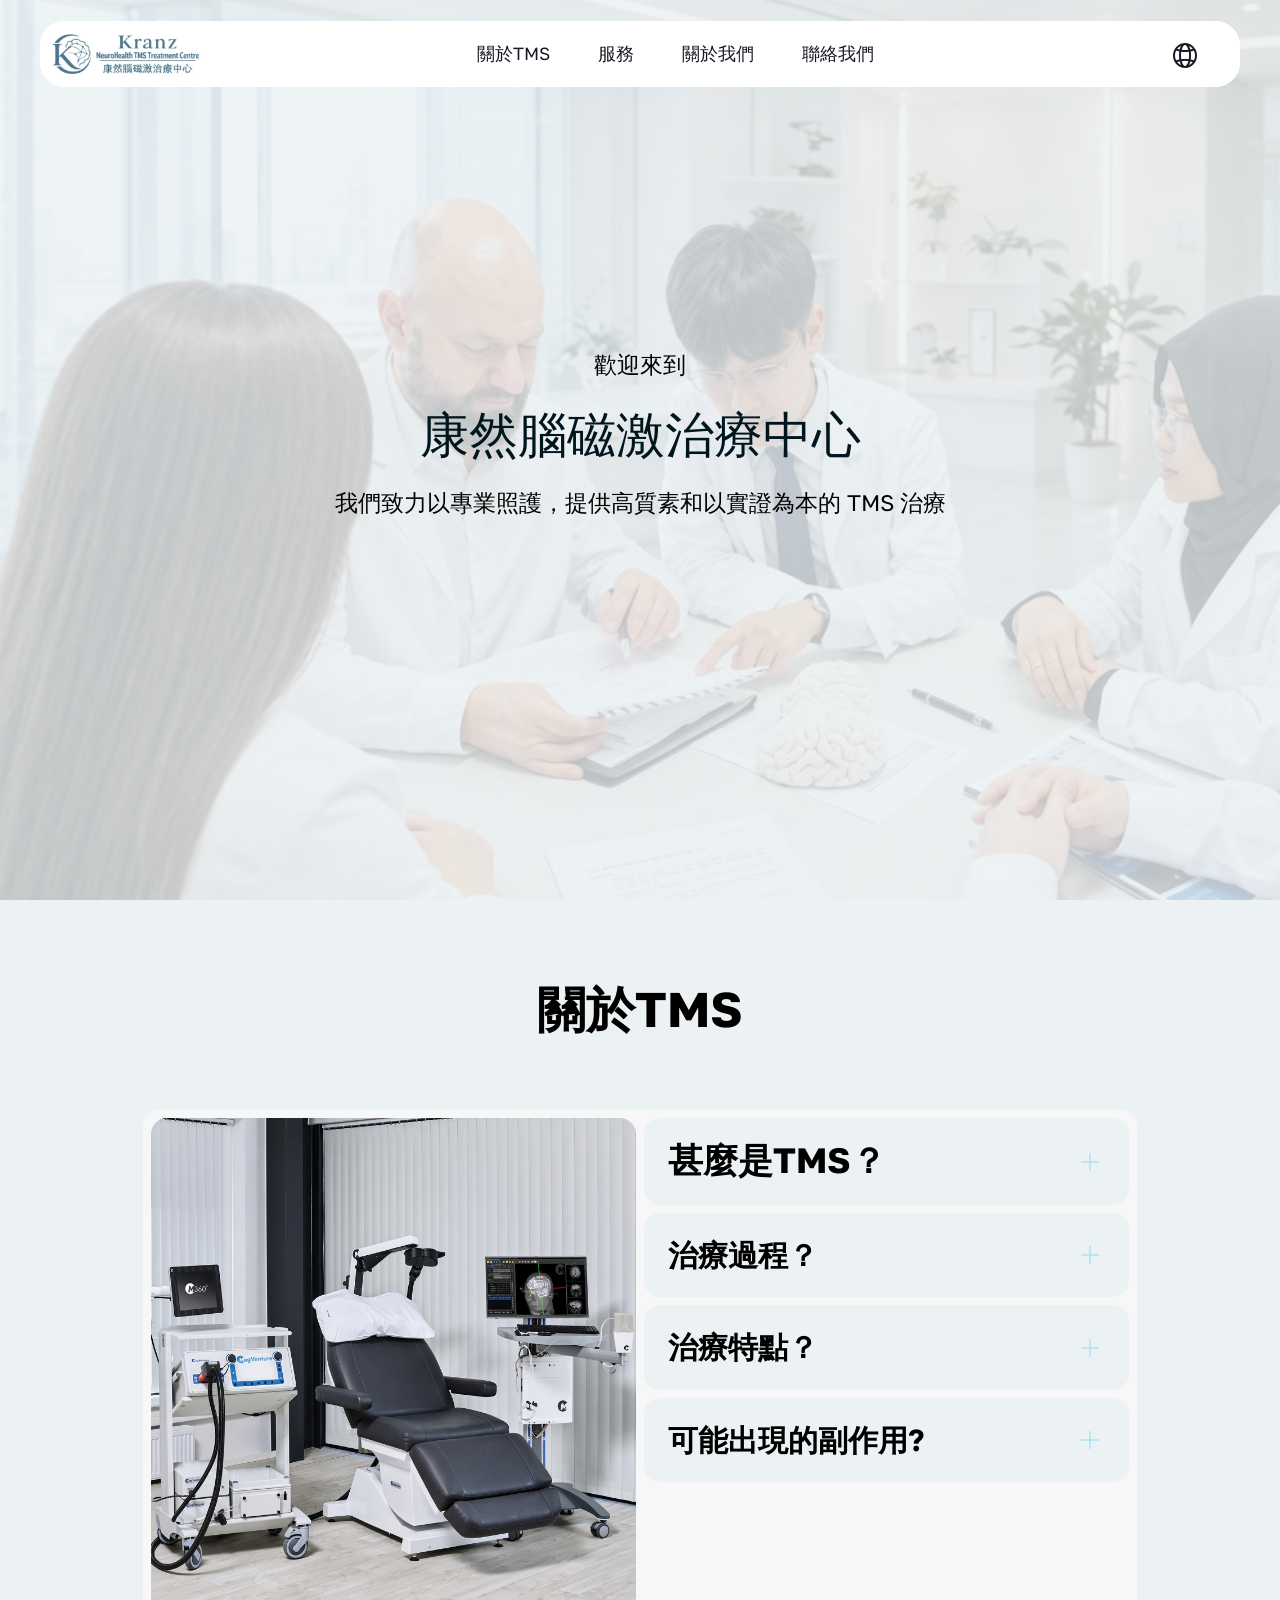
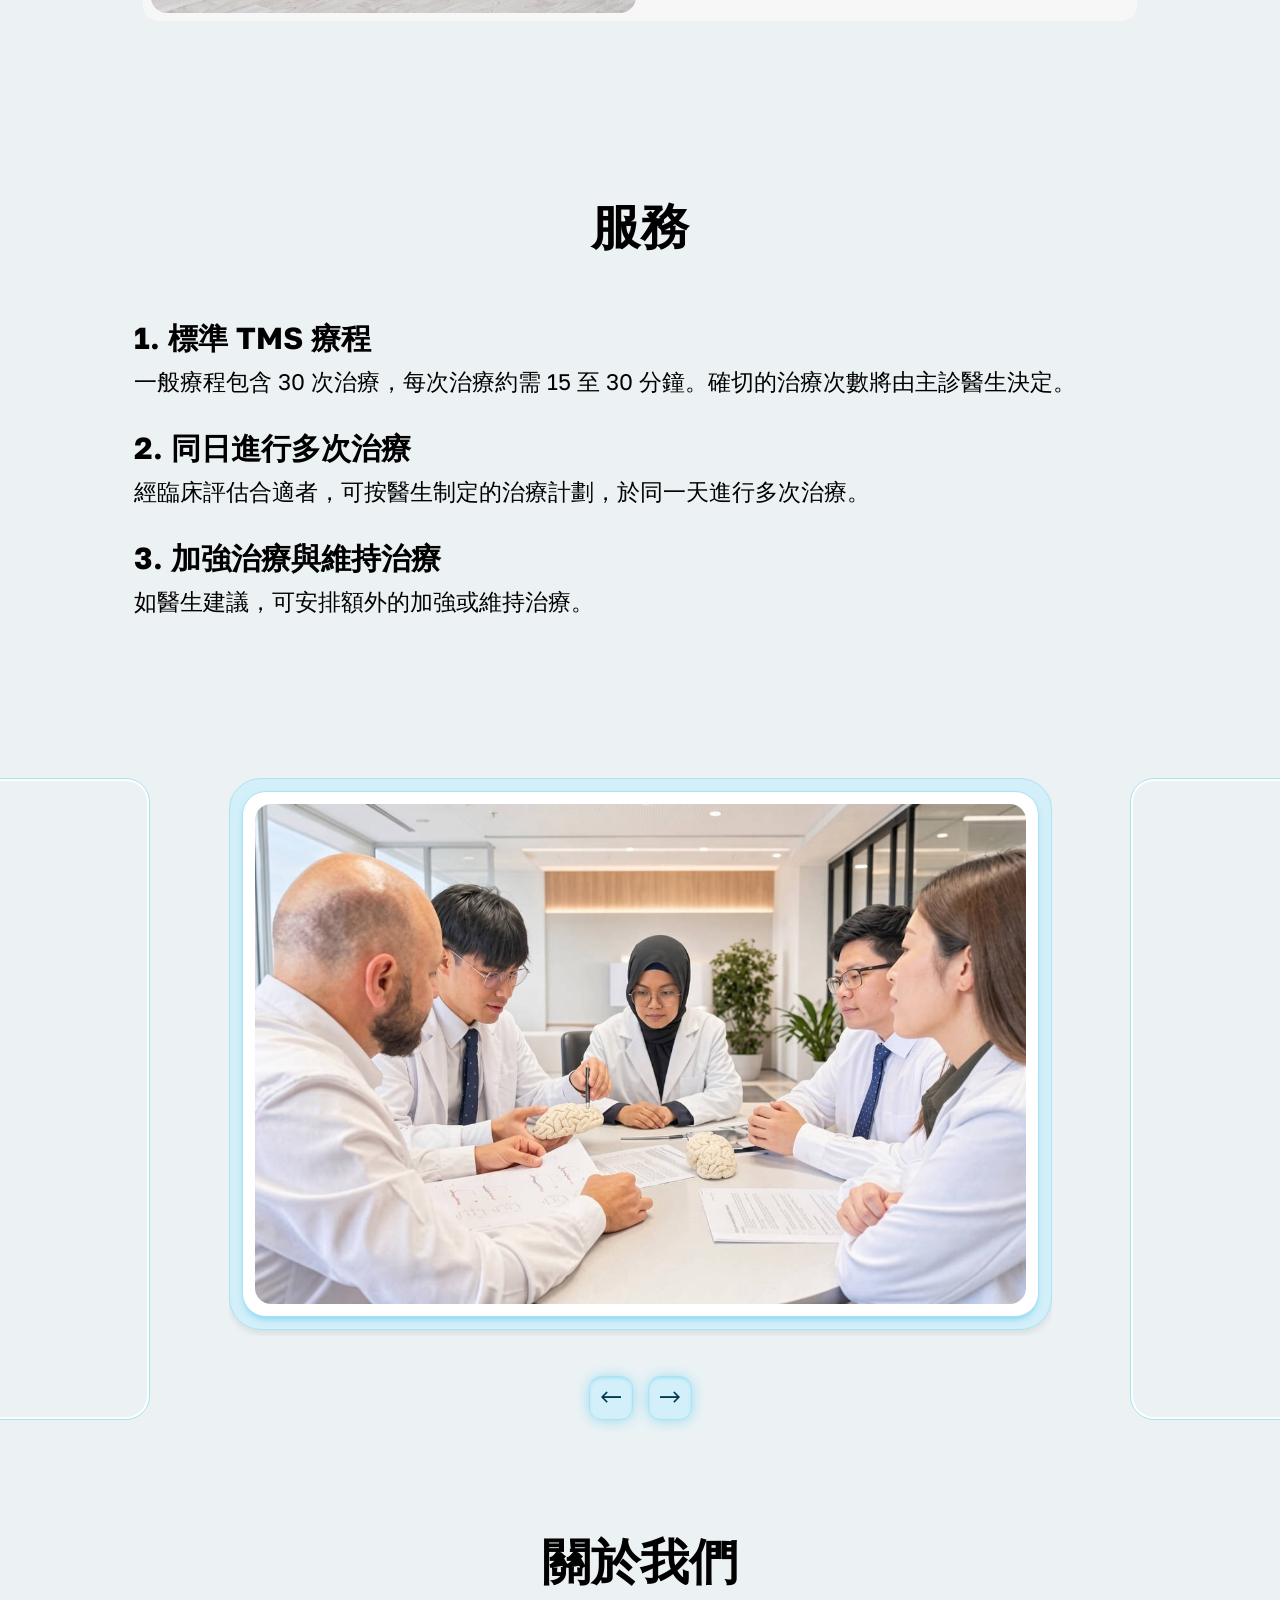
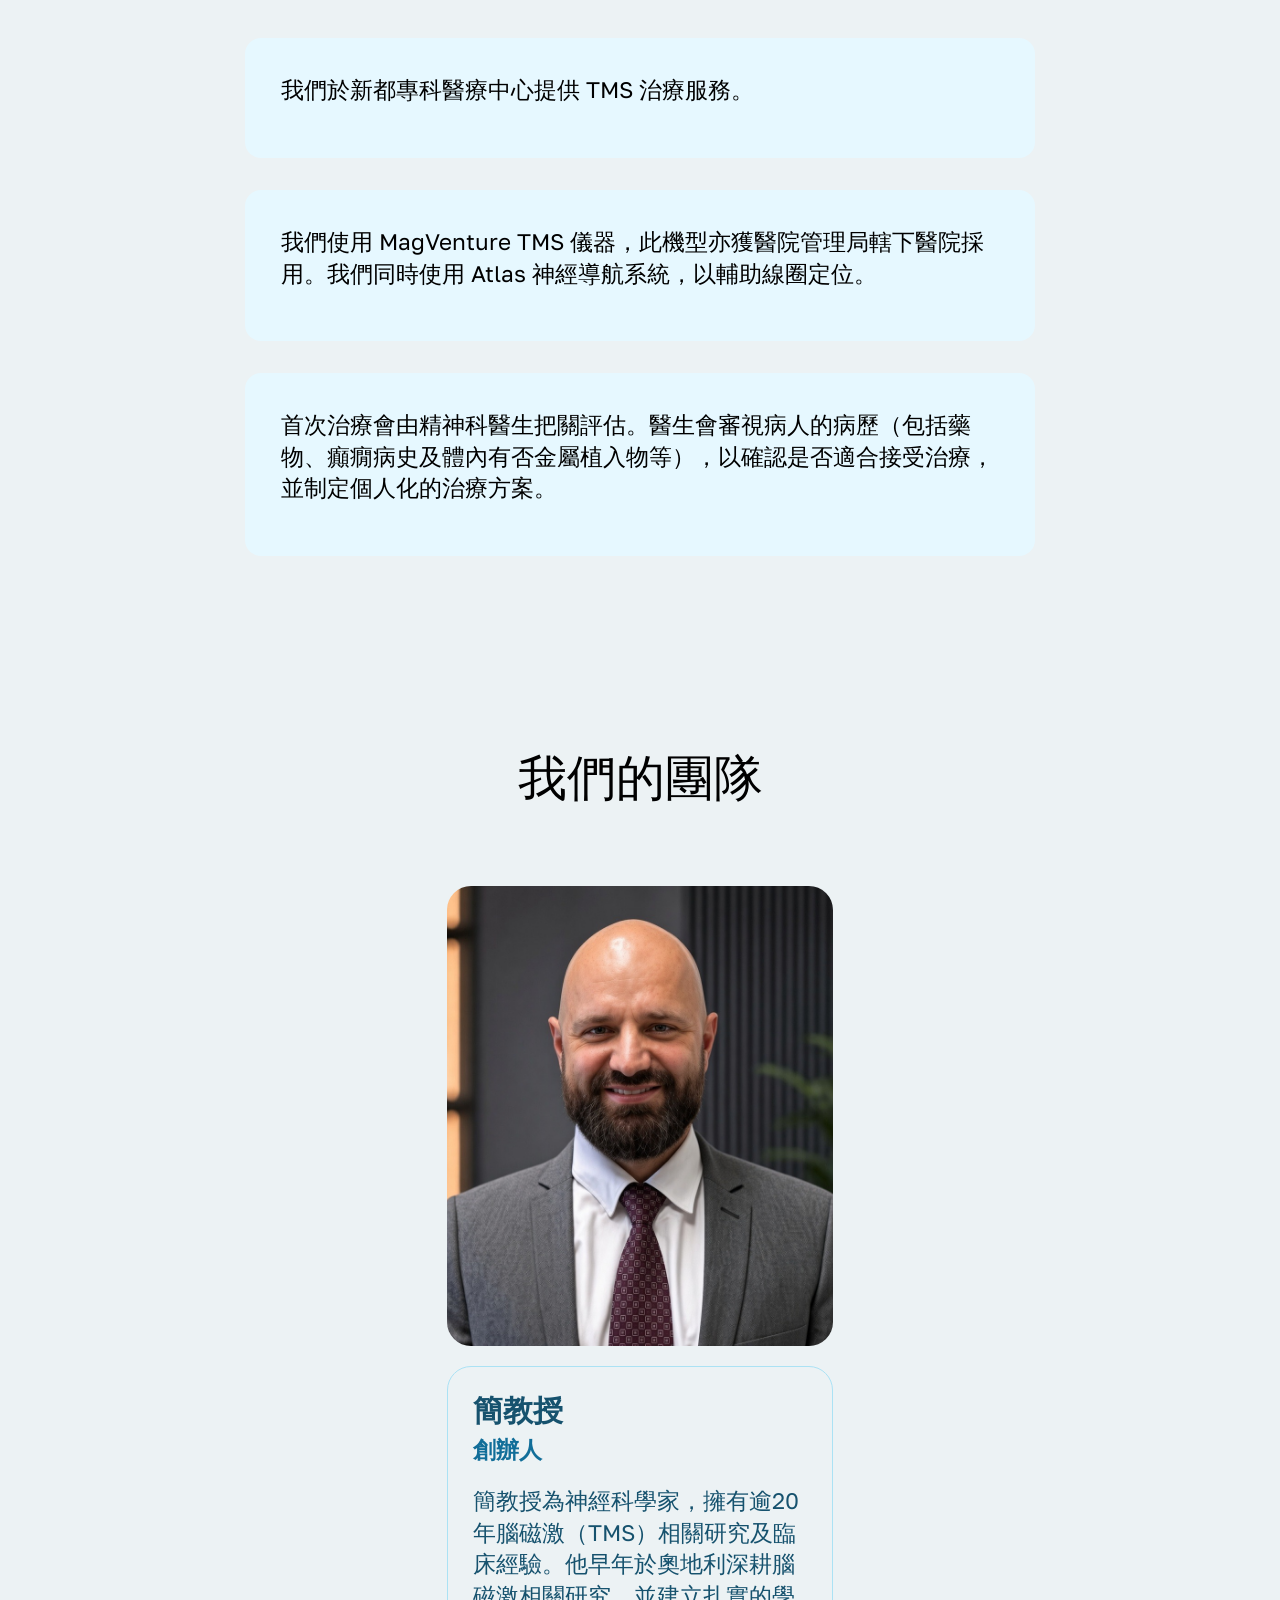
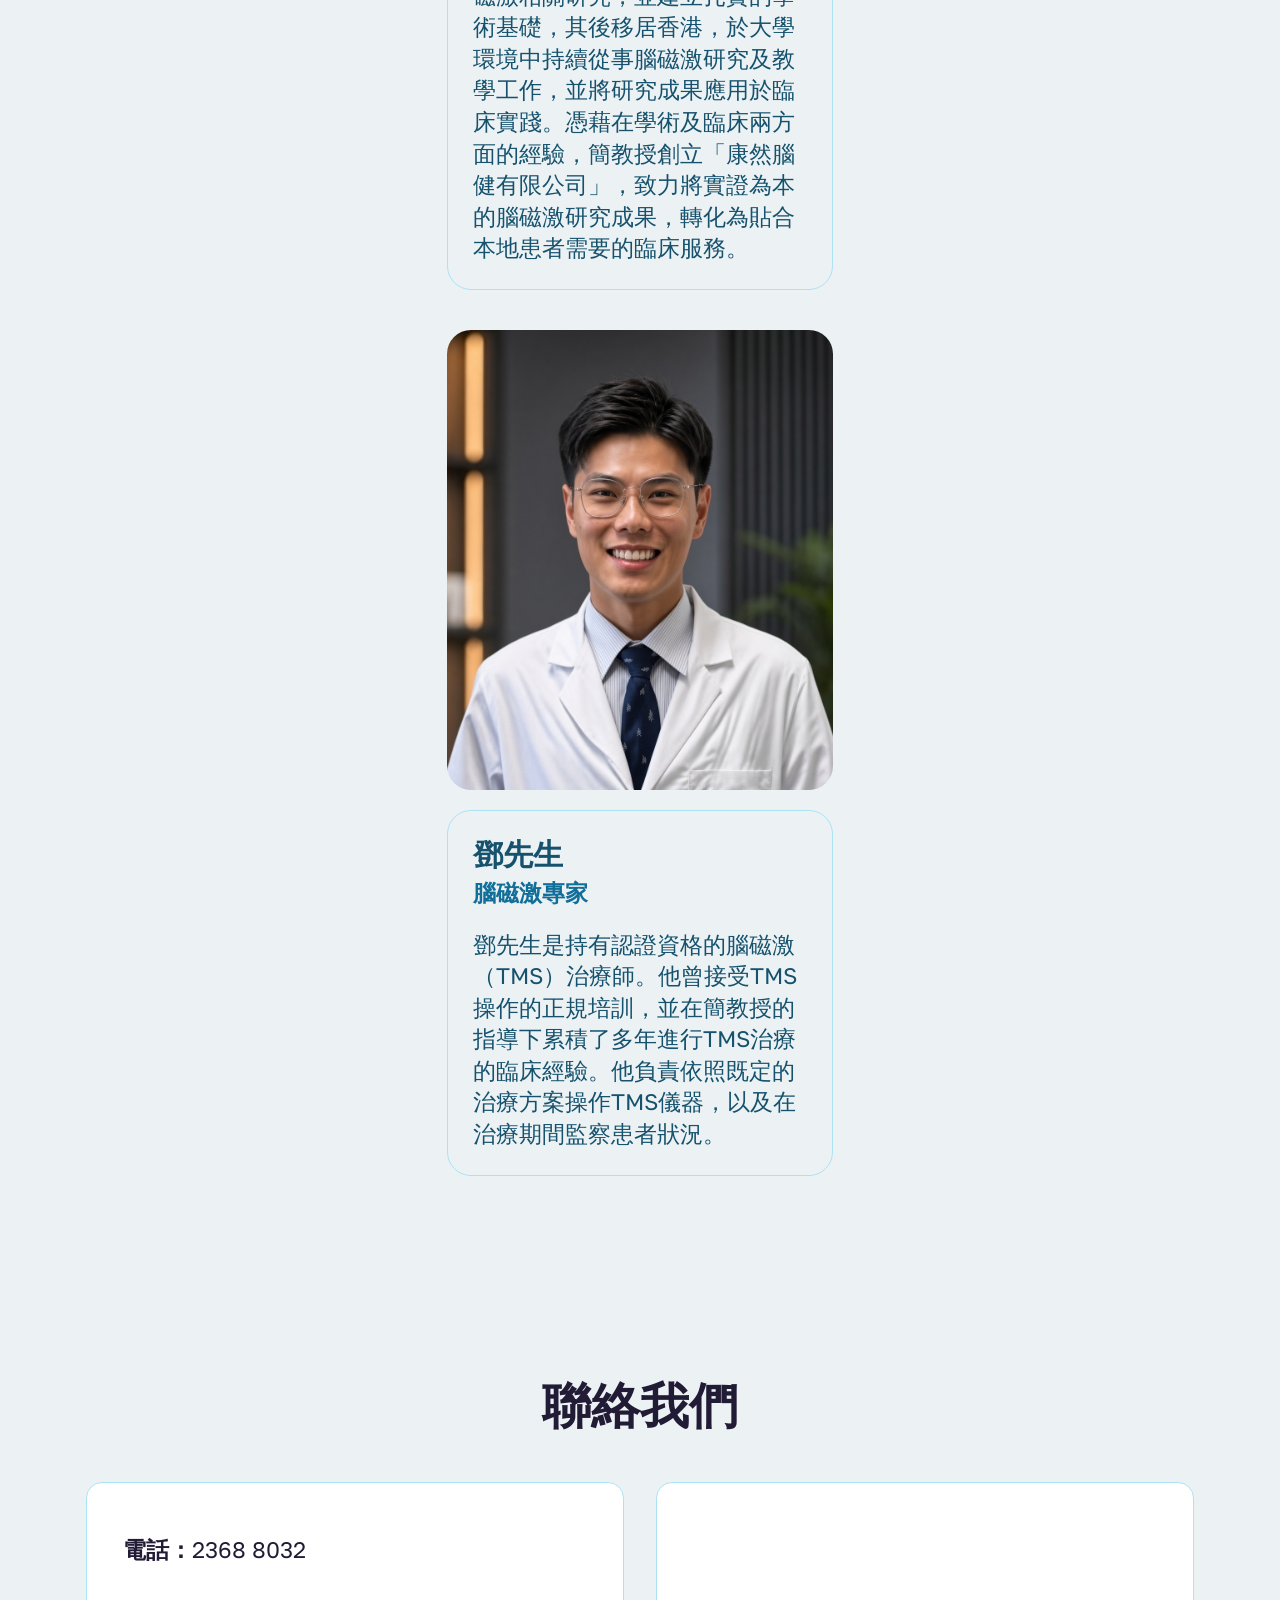
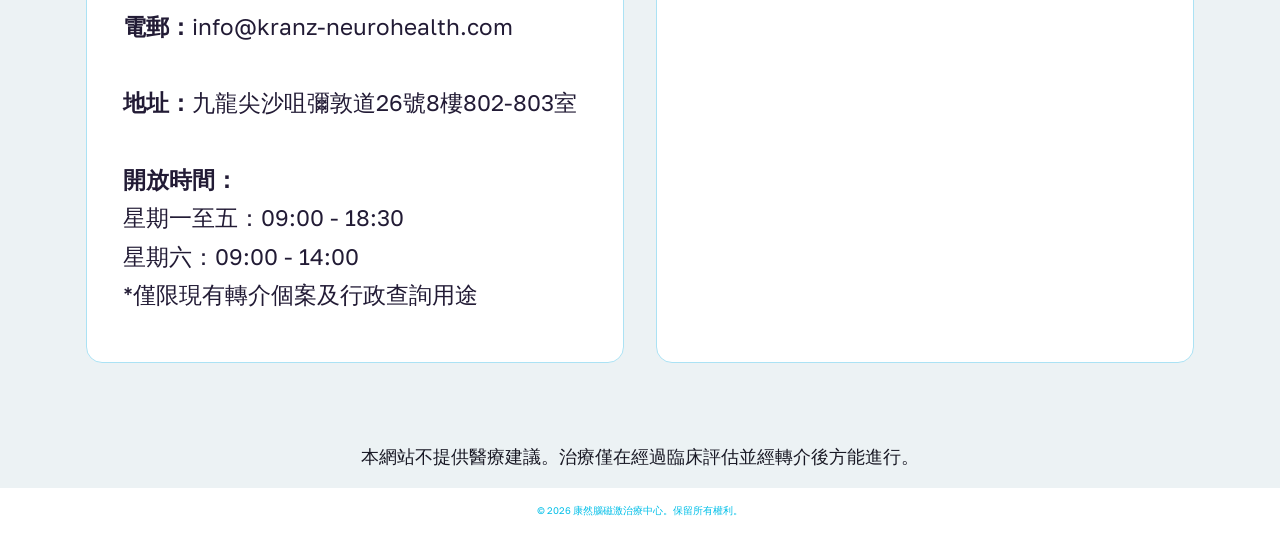
==== page1.html @ cd66a276 "Add files via upload" ====
<!DOCTYPE html>
<html  >
<head>
  
  <meta charset="UTF-8">
  <meta http-equiv="X-UA-Compatible" content="IE=edge">
  
  <meta name="twitter:card" content="summary_large_image"/>
  <meta name="twitter:image:src" content="assets/images/page1-meta.jpeg">
  <meta property="og:image" content="assets/images/page1-meta.jpeg">
  <meta name="twitter:title" content="康然腦磁激治療中心">
  <meta name="viewport" content="width=device-width, initial-scale=1, minimum-scale=1">
  <link rel="shortcut icon" href="assets/images/img-8037-300x97.jpeg" type="image/x-icon">
  <meta name="description" content="康然腦磁激治療中心提供高質素和以實證為本的 TMS 治療。">
  
  
  <title>康然腦磁激治療中心</title>
  <link rel="stylesheet" href="assets/web/assets/mobirise-icons2/mobirise2.css">
  <link rel="stylesheet" href="assets/bootstrap/css/bootstrap.min.css">
  <link rel="stylesheet" href="assets/parallax/jarallax.css">
  <link rel="stylesheet" href="assets/dropdown/css/style.css">
  <link rel="stylesheet" href="assets/theme/css/style.css">
  <link rel="preload" href="https://fonts.googleapis.com/css2?family=Golos+Text:wght@400;700&display=swap&display=swap" as="style" onload="this.onload=null;this.rel='stylesheet'">
  <noscript><link rel="stylesheet" href="https://fonts.googleapis.com/css2?family=Golos+Text:wght@400;700&display=swap&display=swap"></noscript>
  <link rel="preload" as="style" href="assets/mobirise/css/mbr-additional.css?v=ZqkEL5"><link rel="stylesheet" href="assets/mobirise/css/mbr-additional.css?v=ZqkEL5" type="text/css">

  
  
  
</head>
<body>
  
  <section data-bs-version="5.1" class="menu menu1 choicem5 cid-vv58rs4Vr1" once="menu" id="menu01-2l">
	

	<nav class="navbar navbar-dropdown navbar-fixed-top navbar-expand-lg">
		<div class="middle-radius container-fluid">
			<div class="navbar-brand">
				<span class="navbar-logo">
					<a href="index.html#top">
						<img src="assets/images/logo-477x129.jpeg" alt="" style="height: 3.5rem;">
					</a>
				</span>
				
			</div>
			<button class="navbar-toggler" type="button" data-toggle="collapse" data-bs-toggle="collapse" data-target="#navbarSupportedContent" data-bs-target="#navbarSupportedContent" aria-controls="navbarNavAltMarkup" aria-expanded="false" aria-label="Toggle navigation">
				<div class="hamburger">
					<span></span>
					<span></span>
					<span></span>
					<span></span>
				</div>
			</button>
			<div class="collapse navbar-collapse" id="navbarSupportedContent">
				<ul class="navbar-nav nav-dropdown nav-right" data-app-modern-menu="true"><li class="nav-item">
						<a class="nav-link link text-black show text-primary display-4" href="page1.html#list01-2n" aria-expanded="false">關於TMS</a>
					</li>
					<li class="nav-item">
						<a class="nav-link link text-black text-primary display-4" href="page1.html#aarticle2-2o">服務</a>
					</li><li class="nav-item"><a class="nav-link link text-black text-primary display-4" href="page1.html#list05-2q">關於我們</a></li><li class="nav-item"><a class="nav-link link text-black text-primary display-4" href="page1.html#contacts2-2t">聯絡我們</a></li></ul>
				<div class="icons-menu">
					<a class="iconfont-wrapper" href="index.html#hero-3-vtWvacGw2H">
						<span class="p-2 mbr-iconfont mobi-mbri-globe-2 mobi-mbri"></span>
					</a>
					
					
					
				</div>
				
			</div>
		</div>
	</nav>
</section>

<section data-bs-version="5.1" class="header02 choicem5 cid-vv58rtSsuc mbr-fullscreen mbr-parallax-background" id="header02-2m">
    

    
    <div class="mbr-overlay" style="opacity: 0.8; background-color: rgb(236, 242, 244);"></div>

    <div class="container">

        <div class="row justify-content-center content-wrap">
            <div class="col-12">
                
                <div class="content-wrapper">
                    <p class="mbr-label mbr-fonts-style display-7">歡迎來到</p>
                    <h2 class="mbr-section-title mbr-fonts-style display-2">康然腦磁激治療中心</h2>
                    <p class="mbr-text mbr-fonts-style display-7">我們致力以專業照護，提供高質素和以實證為本的 TMS 治療</p>
                    
                    
                </div>
            </div>
        </div>
    </div>
</section>

<section data-bs-version="5.1" class="list01 renderm5 cid-vv58ruNthf" id="list01-2n">
    

    
    

    <div class="container-fluid">
        <div class="row justify-content-center">
            <div class="col-12 col-lg-10 justify-content-center">
                <div class="content-wrapper">
                    <div class="row justify-content-center">
                        <div class="col-12">
                            <div class="content-wrap">
                                
                                <div class="title-wrapper">
                                    <h2 class="mbr-section-title mbr-fonts-style display-2"><strong>關於TMS</strong></h2>
                                </div>
                                <div class="text-wrapper">
                                    
                                </div>
                            </div>
                            <div class="card-wrapper">
                                <div class="image-wrapper">
                                    <img src="assets/images/4aeaa6ef-3d68-46b4-93dd-cc6c3390ecdc-1034x773.jpeg" alt="">
                                </div>
                                <div id="bootstrap-accordion_24" class="panel-group accordionStyles accordion" role="tablist" aria-multiselectable="true">
                                    <div class="card">
                                        <div class="card-header" role="tab" id="headingOne">
                                            <a role="button" class="panel-title collapsed" data-toggle="collapse" data-bs-toggle="collapse" data-core="" href="#collapse1_24" aria-expanded="false" aria-controls="collapse1">
                                                <h4 class="panel-title-edit mbr-fonts-style display-5">
                                                    
                                                <div><strong style="font-size: 2.2rem; background-color: transparent;">甚麼是TMS？</strong><br></div></h4>
                                                <div class="icon-wrapper">
                                                    <span class="sign mobi-mbri mobi-mbri-plus mbr-iconfont"></span>
                                                </div>
                                            </a>
                                        </div>
                                        <div id="collapse1_24" class="panel-collapse noScroll collapse" role="tabpanel" aria-labelledby="headingOne" data-parent="#accordion" data-bs-parent="#bootstrap-accordion_24">
                                            <div class="panel-body">
                                                <p class="panel-text mbr-fonts-style display-4">腦磁激（TMS）是一種非侵入性治療方式，透過磁刺激線圈向大腦的特定區域傳遞磁脈衝。我們使用的設備已獲得美國食品藥物管理局（FDA）核准及歐盟（CE）認可，並已在臨床上應用超過 20 年，包括香港醫院管理局轄下的醫院。<br></p>
                                                
                                                
                                            </div>
                                        </div>
                                    </div>
                                    <div class="card">
                                        <div class="card-header" role="tab" id="headingTwo">
                                            <a role="button" class="panel-title collapsed" data-toggle="collapse" data-bs-toggle="collapse" data-core="" href="#collapse2_24" aria-expanded="false" aria-controls="collapse2">
                                                <h4 class="panel-title-edit mbr-fonts-style display-5"><strong>治療過程？</strong></h4>
                                                <div class="icon-wrapper">
                                                    <span class="sign mobi-mbri mobi-mbri-plus mbr-iconfont"></span>
                                                </div>
                                            </a>
                                        </div>
                                        <div id="collapse2_24" class="panel-collapse noScroll collapse" role="tabpanel" aria-labelledby="headingTwo" data-parent="#accordion" data-bs-parent="#bootstrap-accordion_24">
                                            <div class="panel-body">
                                                <p class="panel-text mbr-fonts-style display-4">TMS 治療僅限於由醫生轉介。治療會以一系列的方式進行，具體的療程次數及時間安排由主診醫生決定。詳情請參閱下方「服務」。<br>
<br>臨床評估及治療決定經由主診醫生負責。&nbsp;<br></p>
                                                
                                                
                                            </div>
                                        </div>
                                    </div>
                                    <div class="card">
                                        <div class="card-header" role="tab" id="headingThree">
                                            <a role="button" class="panel-title collapsed" data-toggle="collapse" data-bs-toggle="collapse" data-core="" href="#collapse3_24" aria-expanded="false" aria-controls="collapse3">
                                                <h4 class="panel-title-edit mbr-fonts-style display-5">
                                                    
                                                <div><strong>治療特點？</strong></div></h4>
                                                <div class="icon-wrapper">
                                                    <span class="sign mobi-mbri mobi-mbri-plus mbr-iconfont"></span>
                                                </div>
                                            </a>
                                        </div>
                                        <div id="collapse3_24" class="panel-collapse noScroll collapse" role="tabpanel" aria-labelledby="headingThree" data-parent="#accordion" data-bs-parent="#bootstrap-accordion_24">
                                            <div class="panel-body">
                                                <p class="panel-text mbr-fonts-style display-4">•    非侵入性：無需麻醉；患者在整個療程中保持清醒<br>• 無需恢復期：每次治療後便可進行日常活動 <br></p>
                                                
                                                
                                            </div>
                                        </div>
                                    </div>
                                    <div class="card">
                                        <div class="card-header" role="tab" id="headingFour">
                                            <a role="button" class="panel-title collapsed" data-toggle="collapse" data-bs-toggle="collapse" data-core="" href="#collapse4_24" aria-expanded="false" aria-controls="collapse4">
                                                <h4 class="panel-title-edit mbr-fonts-style display-5">
                                                    
                                                <div><strong>可能出現的副作用?</strong></div></h4>
                                                <div class="icon-wrapper">
                                                    <span class="sign mobi-mbri mobi-mbri-plus mbr-iconfont"></span>
                                                </div>
                                            </a>
                                        </div>
                                        <div id="collapse4_24" class="panel-collapse noScroll collapse" role="tabpanel" aria-labelledby="headingFour" data-parent="#accordion" data-bs-parent="#bootstrap-accordion_24">
                                            <div class="panel-body">
                                                <p class="panel-text mbr-fonts-style display-4">部分人士可能會出現輕微且短暫的反應，例如：<br>• 面部肌肉抽動
<br>• 頭皮感到不適
<br>• 頭痛 
<br>• 頭暈
<br>在按照既定安全指引進行治療，癲癇發作屬罕見副作用。<br></p>
                                                
                                                
                                            </div>
                                        </div>
                                    </div>
                                    
                                    
                                </div>
                            </div>
                        </div>
                    </div>
                </div>
            </div>
        </div>
    </div>
</section>

<section data-bs-version="5.1" class="article2 cid-vv58rwcHhZ" id="aarticle2-2o">

    

    
    

    <div class="container">
        <div class="row justify-content-center">
            <div class="col-12 col-lg-11 align-left">
                <h1 class="mbr-section-title mbr-fonts-style mbr-white display-2"><strong>服務</strong></h1>
                <div class="item-wrap">
                    <h2 class="mbr-section-subtitle mbr-fonts-style mbr-white mb-0 display-5">
                        <strong>
                            1. 標準 TMS 療程</strong></h2>
                    <p class="mbr-text mbr-white mbr-fonts-style display-7">一般療程包含 30 次治療，每次治療約需 15 至 30 分鐘。確切的治療次數將由主診醫生決定。<br></p>
                </div>

                <div class="item-wrap">
                    <h2 class="mbr-section-subtitle mbr-fonts-style mbr-white mb-0 display-5"><strong>2. 同日進行多次治療</strong></h2>
                    <p class="mbr-text mbr-white mbr-fonts-style display-7">
                        經臨床評估合適者，可按醫生制定的治療計劃，於同一天進行多次治療。
                    </p>
                </div>
                <div class="item-wrap">
                    <h2 class="mbr-section-subtitle mbr-fonts-style mbr-white mb-0 display-5">
                        <strong>
                            3. 加強治療與維持治療</strong></h2>
                    <p class="mbr-text mbr-white mbr-fonts-style display-7">如醫生建議，可安排額外的加強或維持治療。
                    </p>
                </div>
                
                
                
                
                
                
                

            </div>
        </div>
    </div>
</section>

<section data-bs-version="5.1" class="gallery01 mbr-embla choicem5 cid-vv58rx4xOJ" id="gallery01-2p">

    
    

    <div class="decor-wrapper decoration_1">
        <div class="decor decor_1 middle-radius"></div>
    </div>
    <div class="container">
        <div class="row justify-content-center content-wrapper">
            <div class="col-12 col-lg-9">
                <div class="embla" data-skip-snaps="true" data-align="center" data-contain-scroll="trimSnaps" data-loop="true" data-auto-play="true" data-auto-play-interval="3" data-draggable="true">
                    <div class="embla__viewport container">
                        <div class="embla__container">
                            <div class="embla__slide slider-image item active">
                                <div class="slide-content large-radius">
                                    <div class="item-wrapper middle-radius">
                                        <div class="item-img">
                                            <img src="assets/images/group202-1312x784.jpeg" alt="" data-slide-to="1" data-bs-slide-to="1">
                                        </div>
                                    </div>
                                </div>
                            </div><div class="embla__slide slider-image item">
                                <div class="slide-content large-radius">
                                    <div class="item-wrapper middle-radius">
                                        <div class="item-img">
                                            <img src="assets/images/ga6cu-1-1184x880.jpeg" alt="" data-slide-to="2" data-bs-slide-to="2">
                                        </div>
                                    </div>
                                </div>
                            </div><div class="embla__slide slider-image item">
                                <div class="slide-content large-radius">
                                    <div class="item-wrapper middle-radius">
                                        <div class="item-img">
                                            <img src="assets/images/group201-1152x864.jpeg" alt="" data-slide-to="1" data-bs-slide-to="1">
                                        </div>
                                    </div>
                                </div>
                            </div>
                            
                            
                        </div>
                    </div>
                    <button class="embla__button embla__button--prev next-radius">
                        <span class="mobi-mbri mobi-mbri-left mbr-iconfont" aria-hidden="true"></span>
                        <span class="sr-only visually-hidden visually-hidden visually-hidden">Previous</span>
                    </button>
                    <button class="embla__button embla__button--next next-radius">
                        <span class="mobi-mbri mobi-mbri-right mbr-iconfont" aria-hidden="true"></span>
                        <span class="sr-only visually-hidden visually-hidden visually-hidden">Next</span>
                    </button>
                </div>
            </div>
        </div>
    </div>
    <div class="decor-wrapper decoration_2">
        <div class="decor decor_2 middle-radius"></div>
    </div>
</section>

<section data-bs-version="5.1" class="list05 cid-vv58rxXNot" id="list05-2q">
    
    <div class="container-fluid">
        <div class="col-12 mb-5 content-head">
            <h3 class="mbr-section-title mbr-fonts-style align-center mb-0 display-2"><strong>關於我們</strong></h3>
            
        </div>
        <div class="row justify-content-center ">
            <div class="col-12 col-lg-8">
                
                <div class="item features-without-image col-12 active">
                    <div class="item-wrapper">
                        
                        <p class="mbr-text mbr-fonts-style mt-0 mb-3 display-7">我們於新都專科醫療中心提供 TMS 治療服務。<br></p>
                    </div>
                </div>
                <div class="item features-without-image col-12">
                    <div class="item-wrapper">
                        
                        <p class="mbr-text mbr-fonts-style mt-0 mb-3 display-7">我們使用 MagVenture TMS 儀器，此機型亦獲醫院管理局轄下醫院採用。我們同時使用 Atlas 神經導航系統，以輔助線圈定位。<br></p>
                    </div>
                </div><div class="item features-without-image col-12">
                    <div class="item-wrapper">
                        
                        <p class="mbr-text mbr-fonts-style mt-0 mb-3 display-7">首次治療會由精神科醫生把關評估。醫生會審視病人的病歷（包括藥物、癲癇病史及體內有否金屬植入物等），以確認是否適合接受治療，並制定個人化的治療方案。
                        </p>
                    </div>
                </div>
            </div>
        </div>
    </div>
</section>

<section data-bs-version="5.1" class="people01 humanitym5 cid-vv58ryJrqu" id="people01-2r">
    

    
    

    <div class="container-fluid">
        <div class="row">
            <div class="col-12">
                <div class="title-wrapper">
                    <div class="label-wrapper">
                        
                    </div>
                    <div class="title-wrap">
                        <h2 class="mbr-section-title mbr-fonts-style display-2">
                            我們的團隊</h2>
                    </div>
                    <div class="text-wrapper">
                        
                    </div>
                </div>
            </div>
        </div>
        <div class="row items-wrapper justify-content-center">
            <div class="col-12 col-lg-4 item features-image">
                <div class="item-wrapper">
                    <div class="item-img">
                        <img class="middle-radius" src="assets/images/georg-824x811.jpeg" alt="">
                    </div>
                    <div class="card-box card-wrap middle-radius">
                        <p class="item-name mbr-fonts-style display-5"><strong>簡教授</strong></p>
                        <p class="item-role mbr-fonts-style display-7"><strong>創辦人</strong></p>
                        <p class="item-text mbr-fonts-style display-7">
                            簡教授為神經科學家，擁有逾20年腦磁激（TMS）相關研究及臨床經驗。他早年於奧地利深耕腦磁激相關研究，並建立扎實的學術基礎，其後移居香港，於大學環境中持續從事腦磁激研究及教學工作，並將研究成果應用於臨床實踐。憑藉在學術及臨床兩方面的經驗，簡教授創立「康然腦健有限公司」，致力將實證為本的腦磁激研究成果，轉化為貼合本地患者需要的臨床服務。 
                        </p>
                        
                    </div>
                </div>
            </div>
            
            
        </div>
    </div>
</section>

<section data-bs-version="5.1" class="people01 humanitym5 cid-vv58rzGJjh" id="people01-2s">
    

    
    

    <div class="container-fluid">
        <div class="row">
            <div class="col-12">
                
            </div>
        </div>
        <div class="row items-wrapper justify-content-center">
            
            <div class="col-12 col-lg-4 item features-image active">
                <div class="item-wrapper">
                    <div class="item-img">
                        <img class="middle-radius" src="assets/images/alvin-824x980.jpeg" alt="">
                    </div>
                    <div class="card-box card-wrap middle-radius">
                        <p class="item-name mbr-fonts-style display-5">
                            <strong>鄧先生</strong></p>
                        <p class="item-role mbr-fonts-style display-7"><strong>腦磁激專家</strong></p>
                        <p class="item-text mbr-fonts-style display-7">鄧先生是持有認證資格的腦磁激（TMS）治療師。他曾接受TMS操作的正規培訓，並在簡教授的指導下累積了多年進行TMS治療的臨床經驗。他負責依照既定的治療方案操作TMS儀器，以及在治療期間監察患者狀況。
                        </p>
                        
                    </div>
                </div>
            </div>
            
        </div>
    </div>
</section>

<section data-bs-version="5.1" class="talkm5 contacts2 map1 cid-vv58rAC09x" id="contacts2-2t">

    

    
    <div class="container">
        <div class="row justify-content-center">
            <div class="col-12 content-head">
                <div class="mbr-section-head mb-5">
                    <h3 class="mbr-section-title mbr-fonts-style align-center mb-0 display-2"><strong>聯絡我們</strong></h3>
                    
                </div>
            </div>
        </div>
        <div class="row justify-content-center">
            <div class="card col-12 col-md-12 col-lg-6">
                <div class="card-wrapper">
                    <div class="text-wrapper">
                        
                        <ul class="list mbr-fonts-style display-7">
                            <li class="mbr-text item-wrap"><strong>電話：</strong>2368 8032</li><li class="mbr-text item-wrap"><br></li>
                            <li class="mbr-text item-wrap"><strong>電郵：</strong>info@kranz-neurohealth.com</li><li class="mbr-text item-wrap"><br></li>
                            <li class="mbr-text item-wrap"><strong>地址：</strong>九龍尖沙咀彌敦道26號8樓802-803室</li><li class="mbr-text item-wrap"><br></li>
                            <li class="mbr-text item-wrap"><strong>開放時間：</strong></li><li class="mbr-text item-wrap">星期一至五：09:00 - 18:30
</li><li class="mbr-text item-wrap">星期六：09:00 - 14:00</li><li class="mbr-text item-wrap">*僅限現有轉介個案及行政查詢用途</li>
                        </ul>
                    </div>
                </div>
            </div>
            <div class="col-md-12 col-lg-6">
                <div class="card-wrapper p-0 map-wrapper">
                    <div class="google-map"><iframe frameborder="0" style="border:0" src="https://www.google.com/maps/embed?pb=!1m18!1m12!1m3!1d3691.5276346304636!2d114.17004808131723!3d22.295876429085176!2m3!1f0!2f0!3f0!3m2!1i1024!2i768!4f13.1!3m3!1m2!1s0x340400f23dc236ef%3A0x73a786a5928338ed!2z5paw6YO95bCI56eR6Yar55mC5Lit5b-DICjlsJbmspnlkoApIE5ldyBUb3duIFNwZWNpYWxpc3QgTWVkaWNhbCBDZW50cmUgKFRzaW0gU2hhIFRzdWkp!5e0!3m2!1szh-TW!2shk!4v1788323181252!5m2!1szh-TW!2shk" allowfullscreen=""></iframe></div>
                </div>
            </div>
        </div>
    </div>
</section>

<section data-bs-version="5.1" class="article01 choicem5 cid-vv58rBGyPo" id="article01-2u">
    

    
    

    
    <div class="container-fluid">
        <div class="row justify-content-center">
            <div class="col-12">
                <div class="content-wrapper">
                    
                    
                    <h2 class="mbr-section-title mbr-fonts-style display-4">本網站不提供醫療建議。治療僅在經過臨床評估並經轉介後方能進行。</h2>
                    
                </div>
            </div>
        </div>
    </div>
    
</section>

<section data-bs-version="5.1" class="footer01 choicem5 cid-vv58rCwVFM" once="footers" id="footer01-2v">
    

    
    

    <div class="container">
        <div class="row justify-content-center">
            <div class="col-12 col-lg-9">
                <div class="content-wrapper">
                    
                    
                    
                    <p class="mbr-copy mbr-fonts-style footer">© 2026 康然腦磁激治療中心。保留所有權利。</p>
                </div>
            </div>
        </div>
    </div>
</section>


<script src="assets/bootstrap/js/bootstrap.bundle.min.js"></script>
  <script src="assets/parallax/jarallax.js"></script>
  <script src="assets/smoothscroll/smooth-scroll.js"></script>
  <script src="assets/ytplayer/index.js"></script>
  <script src="assets/dropdown/js/navbar-dropdown.js"></script>
  <script src="assets/mbr-switch-arrow/mbr-switch-arrow.js"></script>
  <script src="assets/embla/embla.min.js"></script>
  <script src="assets/embla/script.js"></script>
  <script src="assets/theme/js/script.js"></script>
  
  
  
</body>
</html>
---- assets/web/assets/mobirise-icons2/mobirise2.css ----
@font-face {
  font-family: 'Moririse2';
  font-display: swap;
  src:  url('mobirise2.eot?f2bix4');
  src:  url('mobirise2.eot?f2bix4#iefix') format('embedded-opentype'),
    url('mobirise2.woff2?f2bix4') format('woff2'),
    url('mobirise2.woff?f2bix4') format('woff'),
    url('mobirise2.ttf?f2bix4') format('truetype'),
    url('mobirise2.svg?f2bix4#mobirise2') format('svg');
  font-weight: normal;
  font-style: normal;
}

[class^="mobi-"], [class*=" mobi-"] {
  /* use !important to prevent issues with browser extensions that change fonts */
  font-family: 'Moririse2' !important;
  speak: none;
  font-style: normal;
  font-weight: normal;
  font-variant: normal;
  text-transform: none;
  line-height: 1;

  /* Better Font Rendering =========== */
  -webkit-font-smoothing: antialiased;
  -moz-osx-font-smoothing: grayscale;
}

.mobi-mbri-add-submenu:before {
  content: "\e900";
}
.mobi-mbri-alert:before {
  content: "\e901";
}
.mobi-mbri-align-center:before {
  content: "\e902";
}
.mobi-mbri-align-justify:before {
  content: "\e903";
}
.mobi-mbri-align-left:before {
  content: "\e904";
}
.mobi-mbri-align-right:before {
  content: "\e905";
}
.mobi-mbri-android:before {
  content: "\e906";
}
.mobi-mbri-apple:before {
  content: "\e907";
}
.mobi-mbri-arrow-down:before {
  content: "\e908";
}
.mobi-mbri-arrow-next:before {
  content: "\e909";
}
.mobi-mbri-arrow-prev:before {
  content: "\e90a";
}
.mobi-mbri-arrow-up:before {
  content: "\e90b";
}
.mobi-mbri-bold:before {
  content: "\e90c";
}
.mobi-mbri-bookmark:before {
  content: "\e90d";
}
.mobi-mbri-bootstrap:before {
  content: "\e90e";
}
.mobi-mbri-briefcase:before {
  content: "\e90f";
}
.mobi-mbri-browse:before {
  content: "\e910";
}
.mobi-mbri-bulleted-list:before {
  content: "\e911";
}
.mobi-mbri-calendar:before {
  content: "\e912";
}
.mobi-mbri-camera:before {
  content: "\e913";
}
.mobi-mbri-cart-add:before {
  content: "\e914";
}
.mobi-mbri-cart-full:before {
  content: "\e915";
}
.mobi-mbri-cash:before {
  content: "\e916";
}
.mobi-mbri-change-style:before {
  content: "\e917";
}
.mobi-mbri-chat:before {
  content: "\e918";
}
.mobi-mbri-clock:before {
  content: "\e919";
}
.mobi-mbri-close:before {
  content: "\e91a";
}
.mobi-mbri-cloud:before {
  content: "\e91b";
}
.mobi-mbri-code:before {
  content: "\e91c";
}
.mobi-mbri-contact-form:before {
  content: "\e91d";
}
.mobi-mbri-credit-card:before {
  content: "\e91e";
}
.mobi-mbri-cursor-click:before {
  content: "\e91f";
}
.mobi-mbri-cust-feedback:before {
  content: "\e920";
}
.mobi-mbri-database:before {
  content: "\e921";
}
.mobi-mbri-delivery:before {
  content: "\e922";
}
.mobi-mbri-desktop:before {
  content: "\e923";
}
.mobi-mbri-devices:before {
  content: "\e924";
}
.mobi-mbri-down:before {
  content: "\e925";
}
.mobi-mbri-download-2:before {
  content: "\e926";
}
.mobi-mbri-download:before {
  content: "\e927";
}
.mobi-mbri-drag-n-drop-2:before {
  content: "\e928";
}
.mobi-mbri-drag-n-drop:before {
  content: "\e929";
}
.mobi-mbri-edit-2:before {
  content: "\e92a";
}
.mobi-mbri-edit:before {
  content: "\e92b";
}
.mobi-mbri-error:before {
  content: "\e92c";
}
.mobi-mbri-extension:before {
  content: "\e92d";
}
.mobi-mbri-features:before {
  content: "\e92e";
}
.mobi-mbri-file:before {
  content: "\e92f";
}
.mobi-mbri-flag:before {
  content: "\e930";
}
.mobi-mbri-folder:before {
  content: "\e931";
}
.mobi-mbri-gift:before {
  content: "\e932";
}
.mobi-mbri-github:before {
  content: "\e933";
}
.mobi-mbri-globe-2:before {
  content: "\e934";
}
.mobi-mbri-globe:before {
  content: "\e935";
}
.mobi-mbri-growing-chart:before {
  content: "\e936";
}
.mobi-mbri-hearth:before {
  content: "\e937";
}
.mobi-mbri-help:before {
  content: "\e938";
}
.mobi-mbri-home:before {
  content: "\e939";
}
.mobi-mbri-hot-cup:before {
  content: "\e93a";
}
.mobi-mbri-idea:before {
  content: "\e93b";
}
.mobi-mbri-image-gallery:before {
  content: "\e93c";
}
.mobi-mbri-image-slider:before {
  content: "\e93d";
}
.mobi-mbri-info:before {
  content: "\e93e";
}
.mobi-mbri-italic:before {
  content: "\e93f";
}
.mobi-mbri-key:before {
  content: "\e940";
}
.mobi-mbri-laptop:before {
  content: "\e941";
}
.mobi-mbri-layers:before {
  content: "\e942";
}
.mobi-mbri-left-right:before {
  content: "\e943";
}
.mobi-mbri-left:before {
  content: "\e944";
}
.mobi-mbri-letter:before {
  content: "\e945";
}
.mobi-mbri-like:before {
  content: "\e946";
}
.mobi-mbri-link:before {
  content: "\e947";
}
.mobi-mbri-lock:before {
  content: "\e948";
}
.mobi-mbri-login:before {
  content: "\e949";
}
.mobi-mbri-logout:before {
  content: "\e94a";
}
.mobi-mbri-magic-stick:before {
  content: "\e94b";
}
.mobi-mbri-map-pin:before {
  content: "\e94c";
}
.mobi-mbri-menu:before {
  content: "\e94d";
}
.mobi-mbri-mobile-2:before {
  content: "\e94e";
}
.mobi-mbri-mobile-horizontal:before {
  content: "\e94f";
}
.mobi-mbri-mobile:before {
  content: "\e950";
}
.mobi-mbri-mobirise:before {
  content: "\e951";
}
.mobi-mbri-more-horizontal:before {
  content: "\e952";
}
.mobi-mbri-more-vertical:before {
  content: "\e953";
}
.mobi-mbri-music:before {
  content: "\e954";
}
.mobi-mbri-new-file:before {
  content: "\e955";
}
.mobi-mbri-numbered-list:before {
  content: "\e956";
}
.mobi-mbri-opened-folder:before {
  content: "\e957";
}
.mobi-mbri-pages:before {
  content: "\e958";
}
.mobi-mbri-paper-plane:before {
  content: "\e959";
}
.mobi-mbri-paperclip:before {
  content: "\e95a";
}
.mobi-mbri-phone:before {
  content: "\e95b";
}
.mobi-mbri-photo:before {
  content: "\e95c";
}
.mobi-mbri-photos:before {
  content: "\e95d";
}
.mobi-mbri-pin:before {
  content: "\e95e";
}
.mobi-mbri-play:before {
  content: "\e95f";
}
.mobi-mbri-plus:before {
  content: "\e960";
}
.mobi-mbri-preview:before {
  content: "\e961";
}
.mobi-mbri-print:before {
  content: "\e962";
}
.mobi-mbri-protect:before {
  content: "\e963";
}
.mobi-mbri-question:before {
  content: "\e964";
}
.mobi-mbri-quote-left:before {
  content: "\e965";
}
.mobi-mbri-quote-right:before {
  content: "\e966";
}
.mobi-mbri-redo:before {
  content: "\e967";
}
.mobi-mbri-refresh:before {
  content: "\e968";
}
.mobi-mbri-responsive-2:before {
  content: "\e969";
}
.mobi-mbri-responsive:before {
  content: "\e96a";
}
.mobi-mbri-right:before {
  content: "\e96b";
}
.mobi-mbri-rocket:before {
  content: "\e96c";
}
.mobi-mbri-sad-face:before {
  content: "\e96d";
}
.mobi-mbri-sale:before {
  content: "\e96e";
}
.mobi-mbri-save:before {
  content: "\e96f";
}
.mobi-mbri-search:before {
  content: "\e970";
}
.mobi-mbri-setting-2:before {
  content: "\e971";
}
.mobi-mbri-setting-3:before {
  content: "\e972";
}
.mobi-mbri-setting:before {
  content: "\e973";
}
.mobi-mbri-share:before {
  content: "\e974";
}
.mobi-mbri-shopping-bag:before {
  content: "\e975";
}
.mobi-mbri-shopping-basket:before {
  content: "\e976";
}
.mobi-mbri-shopping-cart:before {
  content: "\e977";
}
.mobi-mbri-sites:before {
  content: "\e978";
}
.mobi-mbri-smile-face:before {
  content: "\e979";
}
.mobi-mbri-speed:before {
  content: "\e97a";
}
.mobi-mbri-star:before {
  content: "\e97b";
}
.mobi-mbri-success:before {
  content: "\e97c";
}
.mobi-mbri-sun:before {
  content: "\e97d";
}
.mobi-mbri-sun2:before {
  content: "\e97e";
}
.mobi-mbri-tablet-vertical:before {
  content: "\e97f";
}
.mobi-mbri-tablet:before {
  content: "\e980";
}
.mobi-mbri-target:before {
  content: "\e981";
}
.mobi-mbri-timer:before {
  content: "\e982";
}
.mobi-mbri-to-ftp:before {
  content: "\e983";
}
.mobi-mbri-to-local-drive:before {
  content: "\e984";
}
.mobi-mbri-touch-swipe:before {
  content: "\e985";
}
.mobi-mbri-touch:before {
  content: "\e986";
}
.mobi-mbri-trash:before {
  content: "\e987";
}
.mobi-mbri-underline:before {
  content: "\e988";
}
.mobi-mbri-undo:before {
  content: "\e989";
}
.mobi-mbri-unlink:before {
  content: "\e98a";
}
.mobi-mbri-unlock:before {
  content: "\e98b";
}
.mobi-mbri-up-down:before {
  content: "\e98c";
}
.mobi-mbri-up:before {
  content: "\e98d";
}
.mobi-mbri-update:before {
  content: "\e98e";
}
.mobi-mbri-upload-2:before {
  content: "\e98f";
}
.mobi-mbri-upload:before {
  content: "\e990";
}
.mobi-mbri-user-2:before {
  content: "\e991";
}
.mobi-mbri-user:before {
  content: "\e992";
}
.mobi-mbri-users:before {
  content: "\e993";
}
.mobi-mbri-video-play:before {
  content: "\e994";
}
.mobi-mbri-video:before {
  content: "\e995";
}
.mobi-mbri-watch:before {
  content: "\e996";
}
.mobi-mbri-website-theme-2:before {
  content: "\e997";
}
.mobi-mbri-website-theme:before {
  content: "\e998";
}
.mobi-mbri-wifi:before {
  content: "\e999";
}
.mobi-mbri-windows:before {
  content: "\e99a";
}
.mobi-mbri-zoom-in:before {
  content: "\e99b";
}
.mobi-mbri-zoom-out:before {
  content: "\e99c";
}
---- assets/parallax/jarallax.css ----
.jarallax {
    position: relative;
    z-index: 0;
}
.jarallax > .jarallax-img {
    position: absolute;
    object-fit: cover;
    /* support for plugin https://github.com/bfred-it/object-fit-images */
    font-family: 'object-fit: cover;';
    top: 0;
    left: 0;
    width: 100%;
    height: 100%;
    z-index: -1;
}
---- assets/dropdown/css/style.css ----
.navbar-dropdown {
  left: 0;
  padding: 0;
  position: absolute;
  right: 0;
  top: 0;
  transition: all 0.45s ease;
  z-index: 1030;
  background: #282828; }
  .navbar-dropdown .navbar-logo {
    margin-right: 0.8rem;
    transition: margin 0.3s ease-in-out;
    vertical-align: middle; }
    .navbar-dropdown .navbar-logo img {
      height: 3.125rem;
      transition: all 0.3s ease-in-out; }
    .navbar-dropdown .navbar-logo.mbr-iconfont {
      font-size: 3.125rem;
      line-height: 3.125rem; }
  .navbar-dropdown .navbar-caption {
    font-weight: 700;
    white-space: normal;
    vertical-align: -4px;
    line-height: 3.125rem !important; }
    .navbar-dropdown .navbar-caption, .navbar-dropdown .navbar-caption:hover {
      color: inherit;
      text-decoration: none; }
  .navbar-dropdown .mbr-iconfont + .navbar-caption {
    vertical-align: -1px; }
  .navbar-dropdown.navbar-fixed-top {
    position: fixed; }
  .navbar-dropdown .navbar-brand span {
    vertical-align: -4px; }
  .navbar-dropdown.bg-color.transparent {
    background: none; }
  .navbar-dropdown.navbar-short .navbar-brand {
    padding: 0.625rem 0; }
    .navbar-dropdown.navbar-short .navbar-brand span {
      vertical-align: -1px; }
  .navbar-dropdown.navbar-short .navbar-caption {
    line-height: 2.375rem !important;
    vertical-align: -2px; }
  .navbar-dropdown.navbar-short .navbar-logo {
    margin-right: 0.5rem; }
    .navbar-dropdown.navbar-short .navbar-logo img {
      height: 2.375rem; }
    .navbar-dropdown.navbar-short .navbar-logo.mbr-iconfont {
      font-size: 2.375rem;
      line-height: 2.375rem; }
  .navbar-dropdown.navbar-short .mbr-table-cell {
    height: 3.625rem; }
  .navbar-dropdown .navbar-close {
    left: 0.6875rem;
    position: fixed;
    top: 0.75rem;
    z-index: 1000; }
  .navbar-dropdown .hamburger-icon {
    content: "";
    display: inline-block;
    vertical-align: middle;
    width: 16px;
    -webkit-box-shadow: 0 -6px 0 1px #282828,0 0 0 1px #282828,0 6px 0 1px #282828;
    -moz-box-shadow: 0 -6px 0 1px #282828,0 0 0 1px #282828,0 6px 0 1px #282828;
    box-shadow: 0 -6px 0 1px #282828,0 0 0 1px #282828,0 6px 0 1px #282828; }

.dropdown-menu .dropdown-toggle[data-toggle="dropdown-submenu"]::after {
  border-bottom: 0.35em solid transparent;
  border-left: 0.35em solid;
  border-right: 0;
  border-top: 0.35em solid transparent;
  margin-left: 0.3rem; }

.dropdown-menu .dropdown-item:focus {
  outline: 0; }

.nav-dropdown {
  font-size: 0.75rem;
  font-weight: 500;
  height: auto !important; }
  .nav-dropdown .nav-btn {
    padding-left: 1rem; }
  .nav-dropdown .link {
    margin: .667em 1.667em;
    font-weight: 500;
    padding: 0;
    transition: color .2s ease-in-out; }
    .nav-dropdown .link.dropdown-toggle {
      margin-right: 2.583em; }
      .nav-dropdown .link.dropdown-toggle::after {
        margin-left: .25rem;
        border-top: 0.35em solid;
        border-right: 0.35em solid transparent;
        border-left: 0.35em solid transparent;
        border-bottom: 0; }
      .nav-dropdown .link.dropdown-toggle[aria-expanded="true"] {
        margin: 0;
        padding: 0.667em 3.263em  0.667em 1.667em; }
  .nav-dropdown .link::after,
  .nav-dropdown .dropdown-item::after {
    color: inherit; }
  .nav-dropdown .btn {
    font-size: 0.75rem;
    font-weight: 700;
    letter-spacing: 0;
    margin-bottom: 0;
    padding-left: 1.25rem;
    padding-right: 1.25rem; }
  .nav-dropdown .dropdown-menu {
    border-radius: 0;
    border: 0;
    left: 0;
    margin: 0;
    padding-bottom: 1.25rem;
    padding-top: 1.25rem;
    position: relative; }
  .nav-dropdown .dropdown-submenu {
    margin-left: 0.125rem;
    top: 0; }
  .nav-dropdown .dropdown-item {
    font-weight: 500;
    line-height: 2;
    padding: 0.3846em 4.615em 0.3846em 1.5385em;
    position: relative;
    transition: color .2s ease-in-out, background-color .2s ease-in-out; }
    .nav-dropdown .dropdown-item::after {
      margin-top: -0.3077em;
      position: absolute;
      right: 1.1538em;
      top: 50%; }
    .nav-dropdown .dropdown-item:focus, .nav-dropdown .dropdown-item:hover {
      background: none; }

@media (max-width: 767px) {
  .nav-dropdown.navbar-toggleable-sm {
    bottom: 0;
    display: none;
    left: 0;
    overflow-x: hidden;
    position: fixed;
    top: 0;
    transform: translateX(-100%);
    -ms-transform: translateX(-100%);
    -webkit-transform: translateX(-100%);
    width: 18.75rem;
    z-index: 999; } }
.nav-dropdown.navbar-toggleable-xl {
  bottom: 0;
  display: none;
  left: 0;
  overflow-x: hidden;
  position: fixed;
  top: 0;
  transform: translateX(-100%);
  -ms-transform: translateX(-100%);
  -webkit-transform: translateX(-100%);
  width: 18.75rem;
  z-index: 999; }

.nav-dropdown-sm {
  display: block !important;
  overflow-x: hidden;
  overflow: auto;
  padding-top: 3.875rem; }
  .nav-dropdown-sm::after {
    content: "";
    display: block;
    height: 3rem;
    width: 100%; }
  .nav-dropdown-sm.collapse.in ~ .navbar-close {
    display: block !important; }
  .nav-dropdown-sm.collapsing, .nav-dropdown-sm.collapse.in {
    transform: translateX(0);
    -ms-transform: translateX(0);
    -webkit-transform: translateX(0);
    transition: all 0.25s ease-out;
    -webkit-transition: all 0.25s ease-out;
    background: #282828; }
  .nav-dropdown-sm.collapsing[aria-expanded="false"] {
    transform: translateX(-100%);
    -ms-transform: translateX(-100%);
    -webkit-transform: translateX(-100%); }
  .nav-dropdown-sm .nav-item {
    display: block;
    margin-left: 0 !important;
    padding-left: 0; }
  .nav-dropdown-sm .link,
  .nav-dropdown-sm .dropdown-item {
    border-top: 1px dotted rgba(255, 255, 255, 0.1);
    font-size: 0.8125rem;
    line-height: 1.6;
    margin: 0 !important;
    padding: 0.875rem 2.4rem 0.875rem 1.5625rem !important;
    position: relative;
    white-space: normal; }
    .nav-dropdown-sm .link:focus, .nav-dropdown-sm .link:hover,
    .nav-dropdown-sm .dropdown-item:focus,
    .nav-dropdown-sm .dropdown-item:hover {
      background: rgba(0, 0, 0, 0.2) !important;
      color: #c0a375; }
  .nav-dropdown-sm .nav-btn {
    position: relative;
    padding: 1.5625rem 1.5625rem 0 1.5625rem; }
    .nav-dropdown-sm .nav-btn::before {
      border-top: 1px dotted rgba(255, 255, 255, 0.1);
      content: "";
      left: 0;
      position: absolute;
      top: 0;
      width: 100%; }
    .nav-dropdown-sm .nav-btn + .nav-btn {
      padding-top: 0.625rem; }
      .nav-dropdown-sm .nav-btn + .nav-btn::before {
        display: none; }
  .nav-dropdown-sm .btn {
    padding: 0.625rem 0; }
  .nav-dropdown-sm .dropdown-toggle[data-toggle="dropdown-submenu"]::after {
    margin-left: .25rem;
    border-top: 0.35em solid;
    border-right: 0.35em solid transparent;
    border-left: 0.35em solid transparent;
    border-bottom: 0; }
  .nav-dropdown-sm .dropdown-toggle[data-toggle="dropdown-submenu"][aria-expanded="true"]::after {
    border-top: 0;
    border-right: 0.35em solid transparent;
    border-left: 0.35em solid transparent;
    border-bottom: 0.35em solid; }
  .nav-dropdown-sm .dropdown-menu {
    margin: 0;
    padding: 0;
    position: relative;
    top: 0;
    left: 0;
    width: 100%;
    border: 0;
    float: none;
    border-radius: 0;
    background: none; }
  .nav-dropdown-sm .dropdown-submenu {
    left: 100%;
    margin-left: 0.125rem;
    margin-top: -1.25rem;
    top: 0; }

.navbar-toggleable-sm .nav-dropdown .dropdown-menu {
  position: absolute; }

.navbar-toggleable-sm .nav-dropdown .dropdown-submenu {
  left: 100%;
  margin-left: 0.125rem;
  margin-top: -1.25rem;
  top: 0; }

.navbar-toggleable-sm.opened .nav-dropdown .dropdown-menu {
  position: relative; }

.navbar-toggleable-sm.opened .nav-dropdown .dropdown-submenu {
  left: 0;
  margin-left: 00rem;
  margin-top: 0rem;
  top: 0; }

.is-builder .nav-dropdown.collapsing {
  transition: none !important; }
---- assets/theme/css/style.css ----
@charset "UTF-8";
section {
  background-color: #ffffff;
}

body {
  font-style: normal;
  line-height: 1.5;
  font-weight: 400;
  color: #232323;
  position: relative;
}

button {
  background-color: transparent;
  border-color: transparent;
}

.embla__button,
.carousel-control {
  background-color: #edefea !important;
  opacity: 0.8 !important;
  color: #464845 !important;
  border-color: #edefea !important;
}

.carousel .close,
.modalWindow .close {
  background-color: #edefea !important;
  color: #464845 !important;
  border-color: #edefea !important;
  opacity: 0.8 !important;
}

.carousel .close:hover,
.modalWindow .close:hover {
  opacity: 1 !important;
}

.carousel-indicators li {
  background-color: #edefea !important;
  border: 2px solid #464845 !important;
}

.carousel-indicators li:hover,
.carousel-indicators li:active {
  opacity: 0.8 !important;
}

.embla__button:hover,
.carousel-control:hover {
  background-color: #edefea !important;
  opacity: 1 !important;
}

.modalWindow-video-container {
  height: 80%;
}

section,
.container,
.container-fluid {
  position: relative;
  word-wrap: break-word;
}

a.mbr-iconfont:hover {
  text-decoration: none;
}

.article .lead p,
.article .lead ul,
.article .lead ol,
.article .lead pre,
.article .lead blockquote {
  margin-bottom: 0;
}

a {
  font-style: normal;
  font-weight: 400;
  cursor: pointer;
}
a, a:hover {
  text-decoration: none;
}

.mbr-section-title {
  font-style: normal;
  line-height: 1.3;
}

.mbr-section-subtitle {
  line-height: 1.3;
}

.mbr-text {
  font-style: normal;
  line-height: 1.7;
}

h1,
h2,
h3,
h4,
h5,
h6,
.display-1,
.display-2,
.display-4,
.display-5,
.display-7,
span,
p,
a {
  line-height: 1;
  word-break: break-word;
  word-wrap: break-word;
  font-weight: 400;
}

b,
strong {
  font-weight: bold;
}

input:-webkit-autofill, input:-webkit-autofill:hover, input:-webkit-autofill:focus, input:-webkit-autofill:active {
  transition-delay: 9999s;
  -webkit-transition-property: background-color, color;
  transition-property: background-color, color;
}

textarea[type=hidden] {
  display: none;
}

section {
  background-position: 50% 50%;
  background-repeat: no-repeat;
  background-size: cover;
}
section .mbr-background-video,
section .mbr-background-video-preview {
  position: absolute;
  bottom: 0;
  left: 0;
  right: 0;
  top: 0;
}

.hidden {
  visibility: hidden;
}

.mbr-z-index20 {
  z-index: 20;
}

/*! Base colors */
.mbr-white {
  color: #ffffff;
}

.mbr-black {
  color: #111111;
}

.mbr-bg-white {
  background-color: #ffffff;
}

.mbr-bg-black {
  background-color: #000000;
}

/*! Text-aligns */
.align-left {
  text-align: left;
}

.align-center {
  text-align: center;
}

.align-right {
  text-align: right;
}

/*! Font-weight  */
.mbr-light {
  font-weight: 300;
}

.mbr-regular {
  font-weight: 400;
}

.mbr-semibold {
  font-weight: 500;
}

.mbr-bold {
  font-weight: 700;
}

/*! Media  */
.media-content {
  flex-basis: 100%;
}

.media-container-row {
  display: flex;
  flex-direction: row;
  flex-wrap: wrap;
  justify-content: center;
  align-content: center;
  align-items: start;
}
.media-container-row .media-size-item {
  width: 400px;
}

.media-container-column {
  display: flex;
  flex-direction: column;
  flex-wrap: wrap;
  justify-content: center;
  align-content: center;
  align-items: stretch;
}
.media-container-column > * {
  width: 100%;
}

@media (min-width: 992px) {
  .media-container-row {
    flex-wrap: nowrap;
  }
}
figure {
  margin-bottom: 0;
  overflow: hidden;
}

figure[mbr-media-size] {
  transition: width 0.1s;
}

img,
iframe {
  display: block;
  width: 100%;
}

.card {
  background-color: transparent;
  border: none;
}

.card-box {
  width: 100%;
}

.card-img {
  text-align: center;
  flex-shrink: 0;
  -webkit-flex-shrink: 0;
}

.media {
  max-width: 100%;
  margin: 0 auto;
}

.mbr-figure {
  align-self: center;
}

.media-container > div {
  max-width: 100%;
}

.mbr-figure img,
.card-img img {
  width: 100%;
}

@media (max-width: 991px) {
  .media-size-item {
    width: auto !important;
  }
  .media {
    width: auto;
  }
  .mbr-figure {
    width: 100% !important;
  }
}
/*! Buttons */
.mbr-section-btn {
  margin-left: -0.6rem;
  margin-right: -0.6rem;
  font-size: 0;
}

.btn {
  font-weight: 600;
  border-width: 1px;
  font-style: normal;
  margin: 0.6rem 0.6rem;
  white-space: normal;
  transition: all 0.2s ease-in-out;
  display: inline-flex;
  align-items: center;
  justify-content: center;
  word-break: break-word;
}

.btn-sm {
  font-weight: 600;
  letter-spacing: 0px;
  transition: all 0.3s ease-in-out;
}

.btn-md {
  font-weight: 600;
  letter-spacing: 0px;
  transition: all 0.3s ease-in-out;
}

.btn-lg {
  font-weight: 600;
  letter-spacing: 0px;
  transition: all 0.3s ease-in-out;
}

.btn-form {
  margin: 0;
}
.btn-form:hover {
  cursor: pointer;
}

nav .mbr-section-btn {
  margin-left: 0rem;
  margin-right: 0rem;
}

/*! Btn icon margin */
.btn .mbr-iconfont,
.btn.btn-sm .mbr-iconfont {
  order: 1;
  cursor: pointer;
  margin-left: 0.5rem;
  vertical-align: sub;
}

.btn.btn-md .mbr-iconfont,
.btn.btn-md .mbr-iconfont {
  margin-left: 0.8rem;
}

.mbr-regular {
  font-weight: 400;
}

.mbr-semibold {
  font-weight: 500;
}

.mbr-bold {
  font-weight: 700;
}

[type=submit] {
  -webkit-appearance: none;
}

/*! Full-screen */
.mbr-fullscreen .mbr-overlay {
  min-height: 100vh;
}

.mbr-fullscreen {
  display: flex;
  display: -moz-flex;
  display: -ms-flex;
  display: -o-flex;
  align-items: center;
  min-height: 100vh;
  padding-top: 3rem;
  padding-bottom: 3rem;
}

/*! Map */
.map {
  height: 25rem;
  position: relative;
}
.map iframe {
  width: 100%;
  height: 100%;
}

/*! Scroll to top arrow */
.mbr-arrow-up {
  bottom: 25px;
  right: 90px;
  position: fixed;
  text-align: right;
  z-index: 5000;
  color: #ffffff;
  font-size: 22px;
}

.mbr-arrow-up a {
  background: rgba(0, 0, 0, 0.2);
  border-radius: 50%;
  color: #fff;
  display: inline-block;
  height: 60px;
  width: 60px;
  border: 2px solid #fff;
  outline-style: none !important;
  position: relative;
  text-decoration: none;
  transition: all 0.3s ease-in-out;
  cursor: pointer;
  text-align: center;
}
.mbr-arrow-up a:hover {
  background-color: rgba(0, 0, 0, 0.4);
}
.mbr-arrow-up a i {
  line-height: 60px;
}

.mbr-arrow-up-icon {
  display: block;
  color: #fff;
}

.mbr-arrow-up-icon::before {
  content: "›";
  display: inline-block;
  font-family: serif;
  font-size: 22px;
  line-height: 1;
  font-style: normal;
  position: relative;
  top: 6px;
  left: -4px;
  transform: rotate(-90deg);
}

/*! Arrow Down */
.mbr-arrow {
  position: absolute;
  bottom: 45px;
  left: 50%;
  width: 60px;
  height: 60px;
  cursor: pointer;
  background-color: rgba(80, 80, 80, 0.5);
  border-radius: 50%;
  transform: translateX(-50%);
}
@media (max-width: 767px) {
  .mbr-arrow {
    display: none;
  }
}
.mbr-arrow > a {
  display: inline-block;
  text-decoration: none;
  outline-style: none;
  animation: arrowdown 1.7s ease-in-out infinite;
  color: #ffffff;
}
.mbr-arrow > a > i {
  position: absolute;
  top: -2px;
  left: 15px;
  font-size: 2rem;
}

#scrollToTop a i::before {
  content: "";
  position: absolute;
  display: block;
  border-bottom: 2.5px solid #fff;
  border-left: 2.5px solid #fff;
  width: 27.8%;
  height: 27.8%;
  left: 50%;
  top: 51%;
  transform: translateY(-30%) translateX(-50%) rotate(135deg);
}

@keyframes arrowdown {
  0% {
    transform: translateY(0px);
  }
  50% {
    transform: translateY(-5px);
  }
  100% {
    transform: translateY(0px);
  }
}
@media (max-width: 500px) {
  .mbr-arrow-up {
    left: 0;
    right: 0;
    text-align: center;
  }
}
/*Gradients animation*/
@keyframes gradient-animation {
  from {
    background-position: 0% 100%;
    animation-timing-function: ease-in-out;
  }
  to {
    background-position: 100% 0%;
    animation-timing-function: ease-in-out;
  }
}
.bg-gradient {
  background-size: 200% 200%;
  animation: gradient-animation 5s infinite alternate;
  -webkit-animation: gradient-animation 5s infinite alternate;
}

.menu .navbar-brand {
  display: -webkit-flex;
}
.menu .navbar-brand span {
  display: flex;
  display: -webkit-flex;
}
.menu .navbar-brand .navbar-caption-wrap {
  display: -webkit-flex;
}
.menu .navbar-brand .navbar-logo img {
  display: -webkit-flex;
  width: auto;
}
@media (min-width: 768px) and (max-width: 991px) {
  .menu .navbar-toggleable-sm .navbar-nav {
    display: -ms-flexbox;
  }
}
@media (max-width: 991px) {
  .menu .navbar-collapse {
    max-height: 93.5vh;
  }
  .menu .navbar-collapse.show {
    overflow: auto;
  }
}
@media (min-width: 992px) {
  .menu .navbar-nav.nav-dropdown {
    display: -webkit-flex;
  }
  .menu .navbar-toggleable-sm .navbar-collapse {
    display: -webkit-flex !important;
  }
  .menu .collapsed .navbar-collapse {
    max-height: 93.5vh;
  }
  .menu .collapsed .navbar-collapse.show {
    overflow: auto;
  }
}
@media (max-width: 767px) {
  .menu .navbar-collapse {
    max-height: 80vh;
  }
}

.nav-link .mbr-iconfont {
  margin-right: 0.5rem;
}

.navbar {
  display: -webkit-flex;
  -webkit-flex-wrap: wrap;
  -webkit-align-items: center;
  -webkit-justify-content: space-between;
}

.navbar-collapse {
  -webkit-flex-basis: 100%;
  -webkit-flex-grow: 1;
  -webkit-align-items: center;
}

.nav-dropdown .link {
  padding: 0.667em 1.667em !important;
  margin: 0 !important;
}

.nav {
  display: -webkit-flex;
  -webkit-flex-wrap: wrap;
}

.row {
  display: -webkit-flex;
  -webkit-flex-wrap: wrap;
}

.justify-content-center {
  -webkit-justify-content: center;
}

.form-inline {
  display: -webkit-flex;
}

.card-wrapper {
  -webkit-flex: 1;
}

.carousel-control {
  z-index: 10;
  display: -webkit-flex;
}

.carousel-controls {
  display: -webkit-flex;
}

.media {
  display: -webkit-flex;
}

.form-group:focus {
  outline: none;
}

.jq-selectbox__select {
  padding: 7px 0;
  position: relative;
}

.jq-selectbox__dropdown {
  overflow: hidden;
  border-radius: 10px;
  position: absolute;
  top: 100%;
  left: 0 !important;
  width: 100% !important;
}

.jq-selectbox__trigger-arrow {
  right: 0;
  transform: translateY(-50%);
}

.jq-selectbox li {
  padding: 1.07em 0.5em;
}

input[type=range] {
  padding-left: 0 !important;
  padding-right: 0 !important;
}

.modal-dialog,
.modal-content {
  height: 100%;
}

.modal-dialog .carousel-inner {
  height: calc(100vh - 1.75rem);
}
@media (max-width: 575px) {
  .modal-dialog .carousel-inner {
    height: calc(100vh - 1rem);
  }
}

.carousel-item {
  text-align: center;
}

.carousel-item img {
  margin: auto;
}

.navbar-toggler {
  align-self: flex-start;
  padding: 0.25rem 0.75rem;
  font-size: 1.25rem;
  line-height: 1;
  background: transparent;
  border: 1px solid transparent;
  border-radius: 0.25rem;
}

.navbar-toggler:focus,
.navbar-toggler:hover {
  text-decoration: none;
  box-shadow: none;
}

.navbar-toggler-icon {
  display: inline-block;
  width: 1.5em;
  height: 1.5em;
  vertical-align: middle;
  content: "";
  background: no-repeat center center;
  background-size: 100% 100%;
}

.navbar-toggler-left {
  position: absolute;
  left: 1rem;
}

.navbar-toggler-right {
  position: absolute;
  right: 1rem;
}

.card-img {
  width: auto;
}

.menu .navbar.collapsed:not(.beta-menu) {
  flex-direction: column;
}

.carousel-item.active,
.carousel-item-next,
.carousel-item-prev {
  display: flex;
}

.note-air-layout .dropup .dropdown-menu,
.note-air-layout .navbar-fixed-bottom .dropdown .dropdown-menu {
  bottom: initial !important;
}

html,
body {
  height: auto;
  min-height: 100vh;
}

.dropup .dropdown-toggle::after {
  display: none;
}

.form-asterisk {
  font-family: initial;
  position: absolute;
  top: -2px;
  font-weight: normal;
}

.form-control-label {
  position: relative;
  cursor: pointer;
  margin-bottom: 0.357em;
  padding: 0;
}

.alert {
  color: #ffffff;
  border-radius: 0;
  border: 0;
  font-size: 1.1rem;
  line-height: 1.5;
  margin-bottom: 1.875rem;
  padding: 1.25rem;
  position: relative;
  text-align: center;
}
.alert.alert-form::after {
  background-color: inherit;
  bottom: -7px;
  content: "";
  display: block;
  height: 14px;
  left: 50%;
  margin-left: -7px;
  position: absolute;
  transform: rotate(45deg);
  width: 14px;
}

.form-control {
  background-color: #ffffff;
  background-clip: border-box;
  color: #232323;
  line-height: 1rem !important;
  height: auto;
  padding: 1.2rem 2rem;
  transition: border-color 0.25s ease 0s;
  border: 1px solid transparent !important;
  border-radius: 4px;
  box-shadow: rgba(0, 0, 0, 0.07) 0px 1px 1px 0px, rgba(0, 0, 0, 0.07) 0px 1px 3px 0px, rgba(0, 0, 0, 0.03) 0px 0px 0px 1px;
}
.form-active .form-control:invalid {
  border-color: red;
}

.row > * {
  padding-right: 1rem;
  padding-left: 1rem;
}

form .row {
  margin-left: -0.6rem;
  margin-right: -0.6rem;
}
form .row [class*=col] {
  padding-left: 0.6rem;
  padding-right: 0.6rem;
}

form .mbr-section-btn {
  padding-left: 0.6rem;
  padding-right: 0.6rem;
}

form .form-check-input {
  margin-top: 0.5;
}

textarea.form-control {
  line-height: 1.5rem !important;
}

.form-group {
  margin-bottom: 1.2rem;
}

.form-control,
form .btn {
  min-height: 48px;
}

.gdpr-block label span.textGDPR input[name=gdpr] {
  top: 7px;
}

.form-control:focus {
  box-shadow: none;
}

:focus {
  outline: none;
}

.mbr-overlay {
  background-color: #000;
  bottom: 0;
  left: 0;
  opacity: 0.5;
  position: absolute;
  right: 0;
  top: 0;
  z-index: 0;
  pointer-events: none;
}

blockquote {
  font-style: italic;
  padding: 3rem;
  font-size: 1.09rem;
  position: relative;
  border-left: 3px solid;
}

ul,
ol,
pre,
blockquote {
  margin-bottom: 2.3125rem;
}

.mt-4 {
  margin-top: 2rem !important;
}

.mb-4 {
  margin-bottom: 2rem !important;
}

.container,
.container-fluid {
  padding-left: 16px;
  padding-right: 16px;
}

.row {
  margin-left: -16px;
  margin-right: -16px;
}
.row > [class*=col] {
  padding-left: 16px;
  padding-right: 16px;
}

@media (min-width: 992px) {
  .container-fluid {
    padding-left: 40px;
    padding-right: 40px;
  }
}

@media (max-width: 992px) {
  .container-fluid {
    padding-left: 20px;
    padding-right: 20px;
  }
}

@media (max-width: 992px) {
  .container {
    padding-left: 20px;
    padding-right: 20px;
  }
}

@media (max-width: 991px) {
  .mbr-container {
    padding-left: 20px;
    padding-right: 20px;
  }
}
.app-video-wrapper > img {
  opacity: 1;
}

.app-video-wrapper {
  background: transparent;
}

.item {
  position: relative;
}

.dropdown-menu .dropdown-menu {
  left: 100%;
}

.dropdown-item + .dropdown-menu {
  display: none;
}

.dropdown-item:hover + .dropdown-menu,
.dropdown-menu:hover {
  display: block;
}

@media (min-aspect-ratio: 16/9) {
  .mbr-video-foreground {
    height: 300% !important;
    top: -100% !important;
  }
}
@media (max-aspect-ratio: 16/9) {
  .mbr-video-foreground {
    width: 300% !important;
    left: -100% !important;
  }
}
---- assets/mobirise/css/mbr-additional.css ----
.btn {
  border-width: 1px;
}
.video-wrapper {
  overflow: hidden;
}
body {
  background-color: #ecf2f4;
}
body {
  font-family: Golos Text;
}
.display-1 {
  font-family: 'Golos Text', sans-serif;
  font-size: 3.7rem;
  line-height: 1;
}
.display-1 > .mbr-iconfont {
  font-size: 4.625rem;
}
.display-2 {
  font-family: 'Golos Text', sans-serif;
  font-size: 3.5rem;
  line-height: 1.2;
}
.display-2 > .mbr-iconfont {
  font-size: 4.375rem;
}
.display-4 {
  font-family: 'Golos Text', sans-serif;
  font-size: 1.125rem;
  line-height: 1.6;
}
.display-4 > .mbr-iconfont {
  font-size: 1.40625rem;
}
.display-5 {
  font-family: 'Golos Text', sans-serif;
  font-size: 2.1rem;
  line-height: 1.2;
}
.display-5 > .mbr-iconfont {
  font-size: 2.625rem;
}
.display-7 {
  font-family: 'Golos Text', sans-serif;
  font-size: 1.5rem;
  line-height: 1.4;
}
.display-7 > .mbr-iconfont {
  font-size: 1.875rem;
}
/* ---- Fluid typography for mobile devices ---- */
/* 1.4 - font scale ratio ( bootstrap == 1.42857 ) */
/* 100vw - current viewport width */
/* (48 - 20)  48 == 48rem == 768px, 20 == 20rem == 320px(minimal supported viewport) */
/* 0.65 - min scale variable, may vary */
@media (max-width: 992px) {
  .display-1 {
    font-size: 2.96rem;
  }
}
@media (max-width: 768px) {
  .display-1 {
    font-size: 2.59rem;
    font-size: calc( 1.945rem + (3.7 - 1.945) * ((100vw - 20rem) / (48 - 20)));
    line-height: calc( 1.1 * (1.945rem + (3.7 - 1.945) * ((100vw - 20rem) / (48 - 20))));
  }
  .display-2 {
    font-size: 2.8rem;
    font-size: calc( 1.875rem + (3.5 - 1.875) * ((100vw - 20rem) / (48 - 20)));
    line-height: calc( 1.2 * (1.875rem + (3.5 - 1.875) * ((100vw - 20rem) / (48 - 20))));
  }
  .display-4 {
    font-size: 0.9rem;
    font-size: calc( 1.04375rem + (1.125 - 1.04375) * ((100vw - 20rem) / (48 - 20)));
    line-height: calc( 1.6 * (1.04375rem + (1.125 - 1.04375) * ((100vw - 20rem) / (48 - 20))));
  }
  .display-5 {
    font-size: 1.68rem;
    font-size: calc( 1.385rem + (2.1 - 1.385) * ((100vw - 20rem) / (48 - 20)));
    line-height: calc( 1.2 * (1.385rem + (2.1 - 1.385) * ((100vw - 20rem) / (48 - 20))));
  }
  .display-7 {
    font-size: 1.2rem;
    font-size: calc( 1.175rem + (1.5 - 1.175) * ((100vw - 20rem) / (48 - 20)));
    line-height: calc( 1.4 * (1.175rem + (1.5 - 1.175) * ((100vw - 20rem) / (48 - 20))));
  }
}
@media (min-width: 992px) and (max-width: 1400px) {
  .display-1 {
    font-size: 2.59rem;
    font-size: calc( 1.945rem + (3.7 - 1.945) * ((100vw - 62rem) / (87 - 62)));
    line-height: calc( 1.1 * (1.945rem + (3.7 - 1.945) * ((100vw - 62rem) / (87 - 62))));
  }
  .display-2 {
    font-size: 2.8rem;
    font-size: calc( 1.875rem + (3.5 - 1.875) * ((100vw - 62rem) / (87 - 62)));
    line-height: calc( 1.2 * (1.875rem + (3.5 - 1.875) * ((100vw - 62rem) / (87 - 62))));
  }
  .display-4 {
    font-size: 0.9rem;
    font-size: calc( 1.04375rem + (1.125 - 1.04375) * ((100vw - 62rem) / (87 - 62)));
    line-height: calc( 1.6 * (1.04375rem + (1.125 - 1.04375) * ((100vw - 62rem) / (87 - 62))));
  }
  .display-5 {
    font-size: 1.68rem;
    font-size: calc( 1.385rem + (2.1 - 1.385) * ((100vw - 62rem) / (87 - 62)));
    line-height: calc( 1.2 * (1.385rem + (2.1 - 1.385) * ((100vw - 62rem) / (87 - 62))));
  }
  .display-7 {
    font-size: 1.2rem;
    font-size: calc( 1.175rem + (1.5 - 1.175) * ((100vw - 62rem) / (87 - 62)));
    line-height: calc( 1.4 * (1.175rem + (1.5 - 1.175) * ((100vw - 62rem) / (87 - 62))));
  }
}
/* Buttons */
.btn {
  padding: 1.25rem 2rem;
  border-radius: 4px;
  padding: 0.75rem 1.5rem;
}
.btn-sm {
  padding: 0.6rem 1.2rem;
  border-radius: 4px;
}
.btn-md {
  padding: 0.6rem 1.2rem;
  border-radius: 4px;
}
.btn-lg {
  padding: 1.25rem 2rem;
  border-radius: 4px;
}
.bg-primary {
  background-color: #abe2f4 !important;
}
.bg-success {
  background-color: #24c279 !important;
}
.bg-info {
  background-color: #0cb8da !important;
}
.bg-warning {
  background-color: #e6ad00 !important;
}
.bg-danger {
  background-color: #c42231 !important;
}
.btn-primary {
  box-shadow: 0 0 0 0.25rem rgba(239, 249, 253, 0.3), 0 0.125rem 0.125rem 0.5px rgba(255, 255, 255, 0.3) !important;
}
.btn-primary .mbr-iconfont {
  border: 1px solid #0d4c60;
}
.btn-primary,
.btn-primary:active {
  background-color: #abe2f4 !important;
  border-color: #abe2f4 !important;
  color: #0d4c60 !important;
  box-shadow: 0 0 0 0.25rem rgba(239, 249, 253, 0.3), 0 0.125rem 0.125rem 0.5px rgba(255, 255, 255, 0.3) !important;
}
.btn-primary:hover,
.btn-primary:focus,
.btn-primary.focus,
.btn-primary.active {
  color: inherit;
  background-color: #94daf1 !important;
  border-color: #94daf1 !important;
  box-shadow: 0 0 0 0.25rem rgba(239, 249, 253, 0.3), 0 0.125rem 0.125rem 0.5px rgba(255, 255, 255, 0.3) !important;
}
.btn-primary.disabled,
.btn-primary:disabled {
  color: #0d4c60 !important;
  background-color: #94daf1 !important;
  border-color: #94daf1 !important;
}
.btn-secondary {
  box-shadow: 0 0 0 0.25rem rgba(247, 250, 245, 0.3), 0 0.125rem 0.125rem 0.5px rgba(255, 255, 255, 0.3) !important;
}
.btn-secondary .mbr-iconfont {
  border: 1px solid #354b26;
}
.btn-secondary,
.btn-secondary:active {
  background-color: #cfe0c3 !important;
  border-color: #cfe0c3 !important;
  color: #354b26 !important;
  box-shadow: 0 0 0 0.25rem rgba(247, 250, 245, 0.3), 0 0.125rem 0.125rem 0.5px rgba(255, 255, 255, 0.3) !important;
}
.btn-secondary:hover,
.btn-secondary:focus,
.btn-secondary.focus,
.btn-secondary.active {
  color: inherit;
  background-color: #c2d7b2 !important;
  border-color: #c2d7b2 !important;
  box-shadow: 0 0 0 0.25rem rgba(247, 250, 245, 0.3), 0 0.125rem 0.125rem 0.5px rgba(255, 255, 255, 0.3) !important;
}
.btn-secondary.disabled,
.btn-secondary:disabled {
  color: #354b26 !important;
  background-color: #c2d7b2 !important;
  border-color: #c2d7b2 !important;
}
.btn-info {
  box-shadow: 0 0 0 0.25rem rgba(62, 214, 244, 0.3), 0 0.125rem 0.125rem 0.5px rgba(86, 219, 246, 0.3) !important;
}
.btn-info .mbr-iconfont {
  border: 1px solid #ffffff;
}
.btn-info,
.btn-info:active {
  background-color: #0cb8da !important;
  border-color: #0cb8da !important;
  color: #ffffff !important;
  box-shadow: 0 0 0 0.25rem rgba(62, 214, 244, 0.3), 0 0.125rem 0.125rem 0.5px rgba(86, 219, 246, 0.3) !important;
}
.btn-info:hover,
.btn-info:focus,
.btn-info.focus,
.btn-info.active {
  color: inherit;
  background-color: #0ba4c2 !important;
  border-color: #0ba4c2 !important;
  box-shadow: 0 0 0 0.25rem rgba(62, 214, 244, 0.3), 0 0.125rem 0.125rem 0.5px rgba(86, 219, 246, 0.3) !important;
}
.btn-info.disabled,
.btn-info:disabled {
  color: #ffffff !important;
  background-color: #0ba4c2 !important;
  border-color: #0ba4c2 !important;
}
.btn-success {
  box-shadow: 0 0 0 0.25rem rgba(83, 223, 159, 0.3), 0 0.125rem 0.125rem 0.5px rgba(105, 227, 171, 0.3) !important;
}
.btn-success .mbr-iconfont {
  border: 1px solid #000000;
}
.btn-success,
.btn-success:active {
  background-color: #24c279 !important;
  border-color: #24c279 !important;
  color: #000000 !important;
  box-shadow: 0 0 0 0.25rem rgba(83, 223, 159, 0.3), 0 0.125rem 0.125rem 0.5px rgba(105, 227, 171, 0.3) !important;
}
.btn-success:hover,
.btn-success:focus,
.btn-success.focus,
.btn-success.active {
  color: inherit;
  background-color: #20ac6c !important;
  border-color: #20ac6c !important;
  box-shadow: 0 0 0 0.25rem rgba(83, 223, 159, 0.3), 0 0.125rem 0.125rem 0.5px rgba(105, 227, 171, 0.3) !important;
}
.btn-success.disabled,
.btn-success:disabled {
  color: #000000 !important;
  background-color: #20ac6c !important;
  border-color: #20ac6c !important;
}
.btn-warning {
  box-shadow: 0 0 0 0.25rem rgba(255, 205, 51, 0.3), 0 0.125rem 0.125rem 0.5px rgba(255, 211, 77, 0.3) !important;
}
.btn-warning .mbr-iconfont {
  border: 1px solid #000000;
}
.btn-warning,
.btn-warning:active {
  background-color: #e6ad00 !important;
  border-color: #e6ad00 !important;
  color: #000000 !important;
  box-shadow: 0 0 0 0.25rem rgba(255, 205, 51, 0.3), 0 0.125rem 0.125rem 0.5px rgba(255, 211, 77, 0.3) !important;
}
.btn-warning:hover,
.btn-warning:focus,
.btn-warning.focus,
.btn-warning.active {
  color: inherit;
  background-color: #cd9a00 !important;
  border-color: #cd9a00 !important;
  box-shadow: 0 0 0 0.25rem rgba(255, 205, 51, 0.3), 0 0.125rem 0.125rem 0.5px rgba(255, 211, 77, 0.3) !important;
}
.btn-warning.disabled,
.btn-warning:disabled {
  color: #000000 !important;
  background-color: #cd9a00 !important;
  border-color: #cd9a00 !important;
}
.btn-danger {
  box-shadow: 0 0 0 0.25rem rgba(225, 82, 95, 0.3), 0 0.125rem 0.125rem 0.5px rgba(229, 103, 115, 0.3) !important;
}
.btn-danger .mbr-iconfont {
  border: 1px solid #ffffff;
}
.btn-danger,
.btn-danger:active {
  background-color: #c42231 !important;
  border-color: #c42231 !important;
  color: #ffffff !important;
  box-shadow: 0 0 0 0.25rem rgba(225, 82, 95, 0.3), 0 0.125rem 0.125rem 0.5px rgba(229, 103, 115, 0.3) !important;
}
.btn-danger:hover,
.btn-danger:focus,
.btn-danger.focus,
.btn-danger.active {
  color: inherit;
  background-color: #dd3c4b !important;
  border-color: #dd3c4b !important;
  box-shadow: 0 0 0 0.25rem rgba(225, 82, 95, 0.3), 0 0.125rem 0.125rem 0.5px rgba(229, 103, 115, 0.3) !important;
}
.btn-danger.disabled,
.btn-danger:disabled {
  color: #ffffff !important;
  background-color: #dd3c4b !important;
  border-color: #dd3c4b !important;
}
.btn-white {
  box-shadow: 0 0 0 0.25rem rgba(255, 255, 255, 0.3), 0 0.125rem 0.125rem 0.5px rgba(255, 255, 255, 0.3) !important;
}
.btn-white .mbr-iconfont {
  border: 1px solid #616161;
}
.btn-white,
.btn-white:active {
  background-color: #fafafa !important;
  border-color: #fafafa !important;
  color: #616161 !important;
  box-shadow: 0 0 0 0.25rem rgba(255, 255, 255, 0.3), 0 0.125rem 0.125rem 0.5px rgba(255, 255, 255, 0.3) !important;
}
.btn-white:hover,
.btn-white:focus,
.btn-white.focus,
.btn-white.active {
  color: inherit;
  background-color: #ededed !important;
  border-color: #ededed !important;
  box-shadow: 0 0 0 0.25rem rgba(255, 255, 255, 0.3), 0 0.125rem 0.125rem 0.5px rgba(255, 255, 255, 0.3) !important;
}
.btn-white.disabled,
.btn-white:disabled {
  color: #616161 !important;
  background-color: #ededed !important;
  border-color: #ededed !important;
}
.btn-black {
  box-shadow: 0 0 0 0.25rem rgba(55, 55, 82, 0.3), 0 0.125rem 0.125rem 0.5px rgba(65, 65, 97, 0.3) !important;
}
.btn-black .mbr-iconfont {
  border: 1px solid #ffffff;
}
.btn-black,
.btn-black:active {
  background-color: #181824 !important;
  border-color: #181824 !important;
  color: #ffffff !important;
  box-shadow: 0 0 0 0.25rem rgba(55, 55, 82, 0.3), 0 0.125rem 0.125rem 0.5px rgba(65, 65, 97, 0.3) !important;
}
.btn-black:hover,
.btn-black:focus,
.btn-black.focus,
.btn-black.active {
  color: inherit;
  background-color: #2c2c43 !important;
  border-color: #2c2c43 !important;
  box-shadow: 0 0 0 0.25rem rgba(55, 55, 82, 0.3), 0 0.125rem 0.125rem 0.5px rgba(65, 65, 97, 0.3) !important;
}
.btn-black.disabled,
.btn-black:disabled {
  color: #ffffff !important;
  background-color: #2c2c43 !important;
  border-color: #2c2c43 !important;
}
.btn-primary-outline .mbr-iconfont {
  border: 1px solid #abe2f4;
}
.btn-primary-outline,
.btn-primary-outline:active {
  background-color: transparent !important;
  border-color: #abe2f4;
  color: #abe2f4;
}
.btn-primary-outline:hover,
.btn-primary-outline:focus,
.btn-primary-outline.focus,
.btn-primary-outline.active {
  color: #5ec8ea !important;
  background-color: transparent !important;
  border-color: #5ec8ea !important;
  box-shadow: none !important;
}
.btn-primary-outline:hover .mbr-iconfont,
.btn-primary-outline:focus .mbr-iconfont,
.btn-primary-outline.focus .mbr-iconfont,
.btn-primary-outline.active .mbr-iconfont {
  border: 1px solid #5ec8ea;
}
.btn-primary-outline.disabled,
.btn-primary-outline:disabled {
  color: #136f8d !important;
  background-color: #abe2f4 !important;
  border-color: #abe2f4 !important;
}
.btn-secondary-outline .mbr-iconfont {
  border: 1px solid #cfe0c3;
}
.btn-secondary-outline,
.btn-secondary-outline:active {
  background-color: transparent !important;
  border-color: #cfe0c3;
  color: #cfe0c3;
}
.btn-secondary-outline:hover,
.btn-secondary-outline:focus,
.btn-secondary-outline.focus,
.btn-secondary-outline.active {
  color: #a1c28a !important;
  background-color: transparent !important;
  border-color: #a1c28a !important;
  box-shadow: none !important;
}
.btn-secondary-outline:hover .mbr-iconfont,
.btn-secondary-outline:focus .mbr-iconfont,
.btn-secondary-outline.focus .mbr-iconfont,
.btn-secondary-outline.active .mbr-iconfont {
  border: 1px solid #a1c28a;
}
.btn-secondary-outline.disabled,
.btn-secondary-outline:disabled {
  color: #4d6c38 !important;
  background-color: #cfe0c3 !important;
  border-color: #cfe0c3 !important;
}
.btn-info-outline .mbr-iconfont {
  border: 1px solid #0cb8da;
}
.btn-info-outline,
.btn-info-outline:active {
  background-color: transparent !important;
  border-color: #0cb8da;
  color: #0cb8da;
}
.btn-info-outline:hover,
.btn-info-outline:focus,
.btn-info-outline.focus,
.btn-info-outline.active {
  color: #077388 !important;
  background-color: transparent !important;
  border-color: #077388 !important;
  box-shadow: none !important;
}
.btn-info-outline:hover .mbr-iconfont,
.btn-info-outline:focus .mbr-iconfont,
.btn-info-outline.focus .mbr-iconfont,
.btn-info-outline.active .mbr-iconfont {
  border: 1px solid #077388;
}
.btn-info-outline.disabled,
.btn-info-outline:disabled {
  color: #ffffff !important;
  background-color: #0cb8da !important;
  border-color: #0cb8da !important;
}
.btn-success-outline .mbr-iconfont {
  border: 1px solid #24c279;
}
.btn-success-outline,
.btn-success-outline:active {
  background-color: transparent !important;
  border-color: #24c279;
  color: #24c279;
}
.btn-success-outline:hover,
.btn-success-outline:focus,
.btn-success-outline.focus,
.btn-success-outline.active {
  color: #16794b !important;
  background-color: transparent !important;
  border-color: #16794b !important;
  box-shadow: none !important;
}
.btn-success-outline:hover .mbr-iconfont,
.btn-success-outline:focus .mbr-iconfont,
.btn-success-outline.focus .mbr-iconfont,
.btn-success-outline.active .mbr-iconfont {
  border: 1px solid #16794b;
}
.btn-success-outline.disabled,
.btn-success-outline:disabled {
  color: #ffffff !important;
  background-color: #24c279 !important;
  border-color: #24c279 !important;
}
.btn-warning-outline .mbr-iconfont {
  border: 1px solid #e6ad00;
}
.btn-warning-outline,
.btn-warning-outline:active {
  background-color: transparent !important;
  border-color: #e6ad00;
  color: #e6ad00;
}
.btn-warning-outline:hover,
.btn-warning-outline:focus,
.btn-warning-outline.focus,
.btn-warning-outline.active {
  color: #8f6c00 !important;
  background-color: transparent !important;
  border-color: #8f6c00 !important;
  box-shadow: none !important;
}
.btn-warning-outline:hover .mbr-iconfont,
.btn-warning-outline:focus .mbr-iconfont,
.btn-warning-outline.focus .mbr-iconfont,
.btn-warning-outline.active .mbr-iconfont {
  border: 1px solid #8f6c00;
}
.btn-warning-outline.disabled,
.btn-warning-outline:disabled {
  color: #ffffff !important;
  background-color: #e6ad00 !important;
  border-color: #e6ad00 !important;
}
.btn-danger-outline .mbr-iconfont {
  border: 1px solid #c42231;
}
.btn-danger-outline,
.btn-danger-outline:active {
  background-color: transparent !important;
  border-color: #c42231;
  color: #c42231;
}
.btn-danger-outline:hover,
.btn-danger-outline:focus,
.btn-danger-outline.focus,
.btn-danger-outline.active {
  color: #7a151f !important;
  background-color: transparent !important;
  border-color: #7a151f !important;
  box-shadow: none !important;
}
.btn-danger-outline:hover .mbr-iconfont,
.btn-danger-outline:focus .mbr-iconfont,
.btn-danger-outline.focus .mbr-iconfont,
.btn-danger-outline.active .mbr-iconfont {
  border: 1px solid #7a151f;
}
.btn-danger-outline.disabled,
.btn-danger-outline:disabled {
  color: #ffffff !important;
  background-color: #c42231 !important;
  border-color: #c42231 !important;
}
.btn-black-outline .mbr-iconfont {
  border: 1px solid #181824;
}
.btn-black-outline,
.btn-black-outline:active {
  background-color: transparent !important;
  border-color: #181824;
  color: #181824;
}
.btn-black-outline:hover,
.btn-black-outline:focus,
.btn-black-outline.focus,
.btn-black-outline.active {
  color: #000000 !important;
  background-color: transparent !important;
  border-color: #000000 !important;
  box-shadow: none !important;
}
.btn-black-outline:hover .mbr-iconfont,
.btn-black-outline:focus .mbr-iconfont,
.btn-black-outline.focus .mbr-iconfont,
.btn-black-outline.active .mbr-iconfont {
  border: 1px solid #000000;
}
.btn-black-outline.disabled,
.btn-black-outline:disabled {
  color: #ffffff !important;
  background-color: #181824 !important;
  border-color: #181824 !important;
}
.btn-white-outline .mbr-iconfont {
  border: 1px solid #fafafa;
}
.btn-white-outline,
.btn-white-outline:active {
  background-color: transparent !important;
  border-color: #fafafa;
  color: #fafafa;
}
.btn-white-outline:hover,
.btn-white-outline:focus,
.btn-white-outline.focus,
.btn-white-outline.active {
  color: #cfcfcf !important;
  background-color: transparent !important;
  border-color: #cfcfcf !important;
  box-shadow: none !important;
}
.btn-white-outline:hover .mbr-iconfont,
.btn-white-outline:focus .mbr-iconfont,
.btn-white-outline.focus .mbr-iconfont,
.btn-white-outline.active .mbr-iconfont {
  border: 1px solid #cfcfcf;
}
.btn-white-outline.disabled,
.btn-white-outline:disabled {
  color: #7a7a7a !important;
  background-color: #fafafa !important;
  border-color: #fafafa !important;
}
.text-primary {
  color: #abe2f4 !important;
}
.text-secondary {
  color: #cfe0c3 !important;
}
.text-success {
  color: #24c279 !important;
}
.text-info {
  color: #0cb8da !important;
}
.text-warning {
  color: #e6ad00 !important;
}
.text-danger {
  color: #c42231 !important;
}
.text-white {
  color: #fafafa !important;
}
.text-black {
  color: #181824 !important;
}
a.text-primary:hover,
a.text-primary:focus,
a.text-primary.active {
  color: #51c3e8 !important;
}
a.text-secondary:hover,
a.text-secondary:focus,
a.text-secondary.active {
  color: #99bd80 !important;
}
a.text-success:hover,
a.text-success:focus,
a.text-success.active {
  color: #146c43 !important;
}
a.text-info:hover,
a.text-info:focus,
a.text-info.active {
  color: #076679 !important;
}
a.text-warning:hover,
a.text-warning:focus,
a.text-warning.active {
  color: #806000 !important;
}
a.text-danger:hover,
a.text-danger:focus,
a.text-danger.active {
  color: #6d131b !important;
}
a.text-white:hover,
a.text-white:focus,
a.text-white.active {
  color: #c7c7c7 !important;
}
a.text-black:hover,
a.text-black:focus,
a.text-black.active {
  color: #000000 !important;
}
a[class*="text-"]:not(.nav-link):not(.dropdown-item):not([role]):not(.navbar-caption) {
  position: relative;
  background-image: transparent;
  background-size: 10000px 2px;
  background-repeat: no-repeat;
  background-position: 0px 1.2em;
  background-position: -10000px 1.2em;
}
a[class*="text-"]:not(.nav-link):not(.dropdown-item):not([role]):not(.navbar-caption):hover {
  transition: background-position 2s ease-in-out;
  background-image: linear-gradient(currentColor 50%, currentColor 50%);
  background-position: 0px 1.2em;
}
.nav-tabs .nav-link.active {
  color: #abe2f4;
}
.nav-tabs .nav-link:not(.active) {
  color: #232323;
}
.alert-success {
  background-color: #70c770;
}
.alert-info {
  background-color: #0cb8da;
}
.alert-warning {
  background-color: #e6ad00;
}
.alert-danger {
  background-color: #c42231;
}
.mbr-section-btn .btn:not(.btn-form) {
  border-radius: 100px;
}
.mbr-gallery-filter li a {
  border-radius: 100px !important;
}
.mbr-gallery-filter li.active .btn {
  background-color: #abe2f4;
  border-color: #abe2f4;
  color: #1581a4;
}
.mbr-gallery-filter li.active .btn:focus {
  box-shadow: none;
}
.nav-tabs .nav-link {
  border-radius: .5rem !important;
}
a,
a:hover {
  color: #abe2f4;
}
.mbr-plan-header.bg-primary .mbr-plan-subtitle,
.mbr-plan-header.bg-primary .mbr-plan-price-desc {
  color: #ffffff;
}
.mbr-plan-header.bg-success .mbr-plan-subtitle,
.mbr-plan-header.bg-success .mbr-plan-price-desc {
  color: #7ee7b7;
}
.mbr-plan-header.bg-info .mbr-plan-subtitle,
.mbr-plan-header.bg-info .mbr-plan-price-desc {
  color: #b7f0fb;
}
.mbr-plan-header.bg-warning .mbr-plan-subtitle,
.mbr-plan-header.bg-warning .mbr-plan-price-desc {
  color: #ffecb3;
}
.mbr-plan-header.bg-danger .mbr-plan-subtitle,
.mbr-plan-header.bg-danger .mbr-plan-price-desc {
  color: #e87d87;
}
/* Scroll to top button*/
.scrollToTop_wraper {
  display: none;
}
.form-control {
  font-family: 'Golos Text', sans-serif;
  font-size: 1.5rem;
  line-height: 1.4;
  font-weight: 400;
  border-radius: 40px !important;
}
.form-control > .mbr-iconfont {
  font-size: 1.875rem;
}
.form-control:hover,
.form-control:focus {
  box-shadow: rgba(0, 0, 0, 0.07) 0px 1px 1px 0px, rgba(0, 0, 0, 0.07) 0px 1px 3px 0px, rgba(0, 0, 0, 0.03) 0px 0px 0px 1px;
  border-color: #abe2f4 !important;
}
.form-control:-webkit-input-placeholder {
  font-family: 'Golos Text', sans-serif;
  font-size: 1.5rem;
  line-height: 1.4;
  font-weight: 400;
}
.form-control:-webkit-input-placeholder > .mbr-iconfont {
  font-size: 1.875rem;
}
blockquote {
  border-color: #abe2f4;
}
/* Forms */
.mbr-form .input-group-btn .btn {
  border-radius: 100px !important;
}
.mbr-form .input-group-btn .btn:hover {
  box-shadow: 0 10px 40px 0 rgba(0, 0, 0, 0.2);
}
.mbr-form .input-group-btn button[type="submit"] {
  border-radius: 100px !important;
  padding: 1rem 3rem;
}
.mbr-form .input-group-btn button[type="submit"]:hover {
  box-shadow: 0 10px 40px 0 rgba(0, 0, 0, 0.2);
}
.jq-selectbox li:hover,
.jq-selectbox li.selected {
  background-color: #abe2f4;
  color: #000000;
}
.jq-number__spin {
  transition: 0.25s ease;
}
.jq-number__spin:hover {
  border-color: #abe2f4;
}
.jq-selectbox .jq-selectbox__trigger-arrow,
.jq-number__spin.minus:after,
.jq-number__spin.plus:after {
  transition: 0.4s;
  border-top-color: #232323;
  border-bottom-color: #232323;
}
.jq-selectbox:hover .jq-selectbox__trigger-arrow,
.jq-number__spin.minus:hover:after,
.jq-number__spin.plus:hover:after {
  border-top-color: #abe2f4;
  border-bottom-color: #abe2f4;
}
.xdsoft_datetimepicker .xdsoft_calendar td.xdsoft_default,
.xdsoft_datetimepicker .xdsoft_calendar td.xdsoft_current,
.xdsoft_datetimepicker .xdsoft_timepicker .xdsoft_time_box > div > div.xdsoft_current {
  color: #000000 !important;
  background-color: #abe2f4 !important;
  box-shadow: none !important;
}
.xdsoft_datetimepicker .xdsoft_calendar td:hover,
.xdsoft_datetimepicker .xdsoft_timepicker .xdsoft_time_box > div > div:hover {
  color: #000000 !important;
  background: #cfe0c3 !important;
  box-shadow: none !important;
}
.lazy-bg {
  background-image: none !important;
}
.lazy-placeholder:not(section),
.lazy-none {
  display: block;
  position: relative;
  padding-bottom: 56.25%;
  width: 100%;
  height: auto;
}
iframe.lazy-placeholder,
.lazy-placeholder:after {
  content: '';
  position: absolute;
  width: 200px;
  height: 200px;
  background: transparent no-repeat center;
  background-size: contain;
  top: 50%;
  left: 50%;
  transform: translateX(-50%) translateY(-50%);
  background-image: url("data:image/svg+xml;charset=UTF-8,%3csvg width='32' height='32' viewBox='0 0 64 64' xmlns='http://www.w3.org/2000/svg' stroke='%23abe2f4' %3e%3cg fill='none' fill-rule='evenodd'%3e%3cg transform='translate(16 16)' stroke-width='2'%3e%3ccircle stroke-opacity='.5' cx='16' cy='16' r='16'/%3e%3cpath d='M32 16c0-9.94-8.06-16-16-16'%3e%3canimateTransform attributeName='transform' type='rotate' from='0 16 16' to='360 16 16' dur='1s' repeatCount='indefinite'/%3e%3c/path%3e%3c/g%3e%3c/g%3e%3c/svg%3e");
}
section.lazy-placeholder:after {
  opacity: 0.5;
}
body {
  overflow-x: hidden;
}
a {
  transition: color 0.6s;
}
.mbr-section-btn .btn {
  border-radius: 1rem !important;
  flex-direction: row-reverse;
  font-weight: 400;
  padding: 6px 24px;
  min-height: 48px;
}
.mbr-section-btn .btn .mbr-iconfont {
  width: 32px;
  height: 32px;
  display: inline-flex;
  align-items: center;
  justify-content: center;
  margin-left: -18px;
  margin-right: 12px;
  font-size: 18px;
  transition: all .3s ease;
  border-radius: 8px !important;
}
.mbr-section-btn .btn:hover .mbr-iconfont,
.mbr-section-btn .btn:focus .mbr-iconfont {
  transform: translateX(4px);
}
.mbr-section-btn .btn-black {
  box-shadow: 0 0 0 0.25rem rgba(199, 199, 218, 0.5), 0 0.125rem 0.125rem 0.5px rgba(184, 184, 208, 0.5) !important;
}
.mbr-section-btn .btn-white {
  box-shadow: 0 0 0 0.25rem rgba(204, 204, 204, 0.2), 0 0.125rem 0.125rem 0.5px rgba(217, 217, 217, 0.2) !important;
}
img,
.card-wrap,
.card-wrapper,
.video-wrapper,
.mbr-figure iframe,
.google-map iframe,
.slide-content,
.plan,
.card,
.item-wrapper,
.form-control,
.navbar-nav .nav-item .nav-link {
  border-radius: 1rem !important;
}
.middle-radius {
  border-radius: 1.5rem !important;
}
.large-radius {
  border-radius: 2rem !important;
}
.next-radius {
  border-radius: 0.75rem !important;
}
.little-radius {
  border-radius: 0.5rem !important;
}
*:focus-visible {
  outline: red solid 2px !important;
  outline-offset: 2px !important;
  transition: outline 0.2s ease-in-out;
}
.text-1 {
  font-family: 'Golos Text', sans-serif;
  font-size: 1rem;
  line-height: 1.5;
}
.text-1 > .mbr-iconfont {
  font-size: 1rem;
}
.text-2 {
  font-family: 'Golos Text', sans-serif;
  font-size: 1.7rem;
  line-height: 1.5;
}
.text-2 > .mbr-iconfont {
  font-size: 1.7rem;
}
.footer {
  font-family: 'Golos Text', sans-serif;
  font-size: 0.6rem;
  line-height: 1.5;
}
.footer > .mbr-iconfont {
  font-size: 0.6rem;
}
.cid-vuNDZy7DOl {
  z-index: 1000;
  width: 100%;
  position: relative;
}
.cid-vuNDZy7DOl .dropdown-item:before {
  font-family: Moririse2 !important;
  content: "\e966";
  display: inline-block;
  width: 0;
  position: absolute;
  left: 1rem;
  top: 0.5rem;
  margin-right: 0.5rem;
  line-height: 1;
  font-size: inherit;
  vertical-align: middle;
  text-align: center;
  overflow: hidden;
  transform: scale(0, 1);
  transition: all 0.25s ease-in-out;
}
@media (max-width: 767px) {
  .cid-vuNDZy7DOl .navbar-toggler {
    transform: scale(0.8);
  }
}
.cid-vuNDZy7DOl .navbar-brand {
  flex-shrink: 0;
  align-items: center;
  margin-right: 0;
  padding: 0 !important;
  transition: all 0.3s;
  word-break: break-word;
  z-index: 1;
  width: 150px !important;
  height: 60px !important;
  margin: 0 !important;
}
.cid-vuNDZy7DOl .navbar-brand img {
  max-width: 100%;
  max-height: 100%;
  object-fit: cover;
}
.cid-vuNDZy7DOl .navbar-brand .navbar-caption {
  line-height: inherit !important;
}
.cid-vuNDZy7DOl .navbar-brand .navbar-logo a {
  outline: none;
}
.cid-vuNDZy7DOl .navbar-nav {
  margin: auto;
  margin-left: 0;
  margin-left: auto;
}
.cid-vuNDZy7DOl .navbar-nav .nav-item {
  padding: 0 !important;
  transition: .3s all !important;
}
@media (max-width: 992px) {
  .cid-vuNDZy7DOl .navbar-nav .nav-item {
    padding-left: 0 !important;
  }
}
.cid-vuNDZy7DOl .navbar-nav .nav-item .nav-link {
  position: relative;
  padding: 12px 24px !important;
  margin: 0 !important;
  transition: .3s all !important;
  font-weight: 400;
}
@media (max-width: 992px) {
  .cid-vuNDZy7DOl .navbar-nav .nav-item .nav-link {
    padding: 10px 10px 10px 10px !important;
  }
}
.cid-vuNDZy7DOl .navbar-nav .nav-item .nav-link:hover {
  background-color: #eeeef4;
}
@media (max-width: 992px) {
  .cid-vuNDZy7DOl .navbar-nav .nav-item .nav-link:hover {
    background-color: transparent;
  }
}
.cid-vuNDZy7DOl .navbar-nav .open .nav-link::after {
  transform: rotate(180deg);
}
@media (min-width: 992px) {
  .cid-vuNDZy7DOl .navbar-nav .open .nav-link::before {
    content: "";
    width: 100%;
    height: 20px;
    top: 100%;
    background: transparent;
    position: absolute;
  }
}
.cid-vuNDZy7DOl .navbar-nav .dropdown-item {
  padding: 17px 24px !important;
  border-radius: 1rem !important;
  margin: 0 8px !important;
  transition: .3s all !important;
  background: #ffffff;
  font-weight: 400;
}
@media (max-width: 992px) {
  .cid-vuNDZy7DOl .navbar-nav .dropdown-item {
    margin: 0 8px 0 0 !important;
  }
}
.cid-vuNDZy7DOl .nav-link {
  width: fit-content;
  position: relative;
}
.cid-vuNDZy7DOl .navbar-logo {
  padding-left: 0;
  margin: 0 !important;
  border-radius: 5px !important;
}
@media (max-width: 767px) {
  .cid-vuNDZy7DOl .navbar-logo {
    padding-left: 1rem;
  }
}
.cid-vuNDZy7DOl .navbar-caption {
  padding-left: 1rem;
  padding-right: 20px;
  font-weight: 400;
}
@media (max-width: 992px) {
  .cid-vuNDZy7DOl .navbar-caption {
    border-right: none;
  }
}
@media (max-width: 767px) {
  .cid-vuNDZy7DOl .nav-dropdown {
    padding-bottom: 0.5rem;
  }
}
.cid-vuNDZy7DOl .nav-dropdown .link.dropdown-toggle::after {
  margin-left: 0.5rem;
  margin-top: 0rem;
  transition: .3s all;
}
.cid-vuNDZy7DOl .container,
.cid-vuNDZy7DOl .container-fluid {
  display: flex;
  min-height: 66px;
  padding: 0 10px;
  flex-wrap: nowrap;
  left: 0;
  right: 0;
  -webkit-box-pack: justify;
  -ms-flex-pack: justify;
  justify-content: flex-end;
  -webkit-box-align: center;
  -webkit-align-items: center;
  -ms-flex-align: center;
  align-items: center;
  border-radius: 100vw;
  margin-top: .5rem;
  background-color: #ffffff;
  border: 1px solid #ffffff;
}
@media (max-width: 992px) {
  .cid-vuNDZy7DOl .container,
  .cid-vuNDZy7DOl .container-fluid {
    padding-right: 2rem;
    box-shadow: none;
  }
}
@media (max-width: 767px) {
  .cid-vuNDZy7DOl .container,
  .cid-vuNDZy7DOl .container-fluid {
    width: 95%;
    height: 56px !important;
    padding-right: 1rem;
    margin-top: 0rem;
  }
}
.cid-vuNDZy7DOl .container-fluid {
  margin-left: 40px;
  margin-right: 40px;
}
@media (max-width: 992px) {
  .cid-vuNDZy7DOl .container-fluid {
    margin-left: 20px;
    margin-right: 20px;
  }
}
.cid-vuNDZy7DOl .iconfont-wrapper {
  color: #181824 !important;
  font-size: 1.5rem;
  padding-right: 0.5rem;
  transition: all 0.3s ease-in-out;
}
.cid-vuNDZy7DOl .iconfont-wrapper:hover {
  opacity: .6;
}
.cid-vuNDZy7DOl .dropdown-menu {
  flex-wrap: wrap;
  flex-direction: column;
  max-width: 100%;
  padding: 0 !important;
  border-radius: 1rem;
  transition: .3s all !important;
  min-width: auto;
}
.cid-vuNDZy7DOl .nav-item:focus,
.cid-vuNDZy7DOl .nav-link:focus {
  outline: none;
}
.cid-vuNDZy7DOl .dropdown .dropdown-menu .dropdown-item {
  width: auto;
  transition: all 0.25s ease-in-out;
}
.cid-vuNDZy7DOl .dropdown .dropdown-menu .dropdown-item::after {
  right: 0.5rem;
}
.cid-vuNDZy7DOl .dropdown .dropdown-menu .dropdown-item .mbr-iconfont {
  margin-right: 0.5rem;
  vertical-align: sub;
}
.cid-vuNDZy7DOl .dropdown .dropdown-menu .dropdown-item .mbr-iconfont:before {
  display: inline-block;
  transform: scale(1, 1);
  transition: all 0.25s ease-in-out;
}
.cid-vuNDZy7DOl .collapsed .dropdown-menu .dropdown-item:before {
  display: none;
}
.cid-vuNDZy7DOl .collapsed .dropdown .dropdown-menu .dropdown-item {
  padding: 0.235em 1.5em 0.235em 1.5em !important;
  transition: none;
  margin: 0 !important;
}
.cid-vuNDZy7DOl .navbar {
  min-height: 100px;
  transition: all 0.3s;
  border-bottom: 1px solid transparent;
  background: transparent !important;
  padding: 0 !important;
  border: none !important;
  box-shadow: none !important;
  border-radius: 0 !important;
}
.cid-vuNDZy7DOl .navbar.opened {
  transition: all 0.3s;
}
.cid-vuNDZy7DOl .navbar .dropdown-item {
  padding: 0.5rem 1.8rem;
}
.cid-vuNDZy7DOl .navbar .navbar-logo img {
  width: auto;
  box-shadow: 0 0 0 4px #ffffff;
}
.cid-vuNDZy7DOl .navbar .navbar-collapse {
  z-index: 1;
  justify-content: flex-end;
}
.cid-vuNDZy7DOl .navbar.collapsed {
  justify-content: center;
}
.cid-vuNDZy7DOl .navbar.collapsed .nav-item .nav-link::before {
  display: none;
}
.cid-vuNDZy7DOl .navbar.collapsed.opened .dropdown-menu {
  top: 0;
}
@media (min-width: 992px) {
  .cid-vuNDZy7DOl .navbar.collapsed.opened:not(.navbar-short) .navbar-collapse {
    max-height: calc(98.5vh - 3.5rem);
  }
}
.cid-vuNDZy7DOl .navbar.collapsed .dropdown-menu .dropdown-submenu {
  left: 0 !important;
}
.cid-vuNDZy7DOl .navbar.collapsed .dropdown-menu .dropdown-item:after {
  right: auto;
}
.cid-vuNDZy7DOl .navbar.collapsed .dropdown-menu .dropdown-toggle[data-toggle="dropdown-submenu"]:after {
  margin-left: 0.5rem;
  margin-top: 0.2rem;
  border-top: 0.35em solid;
  border-right: 0.35em solid transparent;
  border-left: 0.35em solid transparent;
  border-bottom: 0;
  top: 41%;
}
.cid-vuNDZy7DOl .navbar.collapsed ul.navbar-nav li {
  margin: auto;
}
.cid-vuNDZy7DOl .navbar.collapsed .dropdown-menu .dropdown-item {
  padding: 0.25rem 1.5rem;
  text-align: center;
}
.cid-vuNDZy7DOl .navbar.collapsed .icons-menu {
  padding-left: 0;
  padding-right: 0;
  padding-top: 0.5rem;
  padding-bottom: 0.5rem;
}
@media (max-width: 767px) {
  .cid-vuNDZy7DOl .navbar {
    min-height: 72px;
  }
  .cid-vuNDZy7DOl .navbar .navbar-logo img {
    height: 2rem !important;
  }
}
@media (max-width: 991px) {
  .cid-vuNDZy7DOl .navbar .nav-item .nav-link::before {
    display: none;
  }
  .cid-vuNDZy7DOl .navbar.opened .dropdown-menu {
    top: 0;
  }
  .cid-vuNDZy7DOl .navbar .dropdown-menu .dropdown-submenu {
    left: 0 !important;
  }
  .cid-vuNDZy7DOl .navbar .dropdown-menu .dropdown-item:after {
    right: auto;
  }
  .cid-vuNDZy7DOl .navbar .dropdown-menu .dropdown-toggle[data-toggle="dropdown-submenu"]:after {
    margin-left: 0.5rem;
    margin-top: 0.2rem;
    border-top: 0.35em solid;
    border-right: 0.35em solid transparent;
    border-left: 0.35em solid transparent;
    border-bottom: 0;
    top: 40%;
  }
  .cid-vuNDZy7DOl .navbar .dropdown-menu .dropdown-item {
    padding: 0.25rem 1.5rem !important;
    text-align: center;
  }
  .cid-vuNDZy7DOl .navbar .navbar-brand {
    flex-shrink: initial;
    flex-basis: auto;
    word-break: break-word;
    padding-right: 10px;
  }
  .cid-vuNDZy7DOl .navbar .navbar-toggler {
    flex-basis: auto;
  }
  .cid-vuNDZy7DOl .navbar .icons-menu {
    padding-left: 0;
    padding-top: 0.5rem;
    padding-bottom: 0.5rem;
  }
}
.cid-vuNDZy7DOl .navbar.navbar-short .navbar-logo img {
  height: 2rem;
}
.cid-vuNDZy7DOl .dropdown-item.active,
.cid-vuNDZy7DOl .dropdown-item:active {
  background-color: transparent;
}
.cid-vuNDZy7DOl .navbar-expand-lg .navbar-nav .nav-link {
  padding: 0;
}
.cid-vuNDZy7DOl .nav-dropdown .link.dropdown-toggle {
  margin-right: 1.667em;
}
.cid-vuNDZy7DOl .nav-dropdown .link.dropdown-toggle[aria-expanded="true"] {
  margin-right: 0;
  padding: 0.667em 1.667em;
}
.cid-vuNDZy7DOl .navbar.navbar-expand-lg .dropdown .dropdown-menu {
  background: transparent;
  top: 3.5rem;
}
@media (max-width: 992px) {
  .cid-vuNDZy7DOl .navbar.navbar-expand-lg .dropdown .dropdown-menu {
    top: 0;
  }
}
.cid-vuNDZy7DOl .navbar.navbar-expand-lg .dropdown .dropdown-menu .dropdown-submenu {
  margin: 0;
  left: 95%;
  transform: none;
  top: 0;
}
.cid-vuNDZy7DOl .navbar .dropdown.open > .dropdown-menu {
  display: flex;
}
.cid-vuNDZy7DOl ul.navbar-nav {
  flex-wrap: wrap;
}
.cid-vuNDZy7DOl .navbar-buttons {
  text-align: center;
  min-width: 140px;
}
@media (max-width: 992px) {
  .cid-vuNDZy7DOl .navbar-buttons {
    text-align: left;
  }
}
.cid-vuNDZy7DOl button.navbar-toggler {
  outline: none;
  width: 31px;
  height: 20px;
  cursor: pointer;
  transition: all 0.2s;
  position: relative;
  align-self: center;
}
.cid-vuNDZy7DOl button.navbar-toggler .hamburger span {
  position: absolute;
  right: 0;
  width: 30px;
  height: 2px;
  border-right: 5px;
  background-color: #181824;
}
.cid-vuNDZy7DOl button.navbar-toggler .hamburger span:nth-child(1) {
  top: 0;
  transition: all 0.2s;
}
.cid-vuNDZy7DOl button.navbar-toggler .hamburger span:nth-child(2) {
  top: 8px;
  transition: all 0.15s;
}
.cid-vuNDZy7DOl button.navbar-toggler .hamburger span:nth-child(3) {
  top: 8px;
  transition: all 0.15s;
}
.cid-vuNDZy7DOl button.navbar-toggler .hamburger span:nth-child(4) {
  top: 16px;
  transition: all 0.2s;
}
.cid-vuNDZy7DOl nav.opened .hamburger span:nth-child(1) {
  top: 8px;
  width: 0;
  opacity: 0;
  right: 50%;
  transition: all 0.2s;
}
.cid-vuNDZy7DOl nav.opened .hamburger span:nth-child(2) {
  transform: rotate(45deg);
  transition: all 0.25s;
}
.cid-vuNDZy7DOl nav.opened .hamburger span:nth-child(3) {
  transform: rotate(-45deg);
  transition: all 0.25s;
}
.cid-vuNDZy7DOl nav.opened .hamburger span:nth-child(4) {
  top: 8px;
  width: 0;
  opacity: 0;
  right: 50%;
  transition: all 0.2s;
}
.cid-vuNDZy7DOl .navbar-dropdown {
  padding: 0 1rem;
  padding-top: 2rem;
  padding-bottom: 2rem;
}
.cid-vuNDZy7DOl a.nav-link {
  display: flex;
  align-items: center;
  justify-content: center;
}
.cid-vuNDZy7DOl .icons-menu {
  flex-wrap: nowrap;
  display: flex;
  justify-content: center;
  padding-left: 1rem;
  padding-right: 1rem;
  padding-top: 0.3rem;
  text-align: center;
}
@media (max-width: 992px) {
  .cid-vuNDZy7DOl .icons-menu {
    justify-content: flex-start;
    margin-bottom: .5rem;
  }
}
@media screen and (-ms-high-contrast: active), (-ms-high-contrast: none) {
  .cid-vuNDZy7DOl .navbar {
    height: 66px;
  }
  .cid-vuNDZy7DOl .navbar.opened {
    height: auto;
  }
  .cid-vuNDZy7DOl .nav-item .nav-link:hover::before {
    width: 175%;
    max-width: calc(100% + 2rem);
    left: -1rem;
  }
}
.cid-vuNDZy7DOl .navbar .dropdown > .dropdown-menu {
  display: none;
  width: max-content;
  max-width: 500px !important;
  transform: translateX(-50%);
  top: calc(100% + 20px);
  left: 50%;
}
.cid-vuNDZy7DOl .navbar .dropdown > .dropdown-menu .dropdown-item {
  line-height: 1 !important;
  margin-bottom: 9px !important;
}
@media (max-width: 992px) {
  .cid-vuNDZy7DOl .navbar .dropdown > .dropdown-menu .dropdown-item {
    margin-bottom: 0;
  }
}
.cid-vuNDZy7DOl .navbar .dropdown > .dropdown-menu .dropdown .dropdown-item {
  align-items: center;
  display: flex;
  height: max-content !important;
  min-height: max-content !important;
}
.cid-vuNDZy7DOl .navbar .dropdown > .dropdown-menu .dropdown .dropdown-item::after {
  display: inline-block;
  position: static;
  margin-left: 0.6rem;
  margin-top: 0;
  margin-right: 0;
  margin-bottom: 0;
  transition: .3s all;
  transform: rotate(-90deg);
}
.cid-vuNDZy7DOl .navbar .dropdown > .dropdown-menu .dropdown.open .dropdown-item::after {
  transform: rotate(0deg);
}
.cid-vuNDZy7DOl .mbr-section-btn {
  margin: -0.6rem -0.6rem;
}
.cid-vuNDZy7DOl .mbr-section-btn .btn {
  white-space: nowrap;
  width: auto;
}
@media (max-width: 575px) {
  .cid-vuNDZy7DOl .mbr-section-btn .btn {
    width: auto !important;
  }
}
.cid-vuNDZy7DOl .navbar-toggler {
  margin-left: 12px;
  margin-right: 8px;
  order: 1000;
}
@media (max-width: 991px) {
  .cid-vuNDZy7DOl .navbar-brand {
    margin-right: auto !important;
    margin-left: 0 !important;
    order: 1 !important;
    padding-left: 0 !important;
  }
  .cid-vuNDZy7DOl .navbar-collapse {
    z-index: -1 !important;
    position: absolute;
    top: 110%;
    left: 0;
    width: 100%;
    padding: 1rem;
    border-radius: 1.5rem;
    background: #ffffff;
    backdrop-filter: blur(8px);
  }
  .cid-vuNDZy7DOl .navbar-nav .nav-item .nav-link::after {
    margin-left: 10px;
  }
  .cid-vuNDZy7DOl .navbar .dropdown > .dropdown-menu {
    max-width: 100% !important;
    transform: translateX(0);
    top: 10px;
    left: 0;
    padding: 0 !important;
    border-radius: 1rem;
    background-color: transparent !important;
  }
  .cid-vuNDZy7DOl .navbar .dropdown > .dropdown-menu .dropdown-item {
    padding: 10px 10px 10px 10px !important;
    line-height: 1 !important;
    margin-bottom: 4px !important;
  }
  .cid-vuNDZy7DOl .navbar .dropdown > .dropdown-menu .dropdown .dropdown-item {
    align-items: center;
    display: flex;
    height: max-content !important;
    min-height: max-content !important;
  }
  .cid-vuNDZy7DOl .navbar .dropdown > .dropdown-menu .dropdown .dropdown-item::after {
    display: inline-block;
    position: static;
    margin-left: 0.5rem;
    margin-top: 0;
    margin-right: 0;
    margin-bottom: 0;
    transition: .3s all;
    transform: rotate(0deg);
  }
  .cid-vuNDZy7DOl .navbar .dropdown > .dropdown-menu .dropdown.open .dropdown-item::after {
    transform: rotate(180deg);
  }
  .cid-vuNDZy7DOl .navbar .dropdown > .dropdown-menu .dropdown-submenu {
    position: static;
    width: 100%;
    max-width: 100% !important;
    transform: translateX(0) !important;
    top: 0;
    left: 0;
    padding: 8px !important;
    padding-left: 0 !important;
    margin-left: 0;
    border-radius: 1rem;
    background-color: transparent;
  }
  .cid-vuNDZy7DOl .navbar .dropdown.open > .dropdown-menu {
    display: flex !important;
    flex-direction: column;
    align-items: flex-start;
  }
  .cid-vuNDZy7DOl .navbar {
    display: flex !important;
    justify-content: flex-start !important;
    align-items: center !important;
    padding-left: 8px !important;
    padding-right: 8px !important;
  }
  .cid-vuNDZy7DOl .navbar .dropdown,
  .cid-vuNDZy7DOl .navbar .lang,
  .cid-vuNDZy7DOl .navbar .language,
  .cid-vuNDZy7DOl .navbar [class*="lang"],
  .cid-vuNDZy7DOl .navbar .nav-item.dropdown {
    order: 2 !important;
    margin-left: auto !important;
    margin-right: 8px !important;
  }
  .cid-vuNDZy7DOl .navbar-toggler {
    order: 3 !important;
    margin-left: auto !important;
  }
}
.cid-vuNDZy7DOl .navbar-logo img {
  width: auto !important;
  height: auto !important;
  max-width: 100% !important;
  object-fit: contain !important;
}
.cid-vtWvacGw2H {
  background-image: url("../../../assets/images/group201-1152x864.jpeg");
}
.cid-vtWvacGw2H .mbr-fallback-image.disabled {
  display: none;
}
.cid-vtWvacGw2H .mbr-fallback-image {
  display: block;
  background-size: cover;
  background-position: center center;
  width: 100%;
  height: 100%;
  position: absolute;
  top: 0;
}
.cid-vtWvacGw2H .content-wrapper {
  position: relative;
  z-index: 1;
  width: 50%;
  margin: 0 auto;
}
@media (max-width: 1440px) {
  .cid-vtWvacGw2H .content-wrapper {
    width: 75%;
  }
}
@media (max-width: 992px) {
  .cid-vtWvacGw2H .content-wrapper {
    width: 100%;
  }
}
.cid-vtWvacGw2H .content-wrapper .mbr-label {
  margin-bottom: 24px;
  text-transform: uppercase;
}
.cid-vtWvacGw2H .content-wrapper .mbr-section-title {
  margin-bottom: 24px;
}
.cid-vtWvacGw2H .content-wrapper .mbr-text {
  margin-bottom: 32px;
}
@media (max-width: 992px) {
  .cid-vtWvacGw2H .content-wrapper .mbr-text {
    margin-bottom: 24px;
  }
}
.cid-vtWvacGw2H .content-wrapper .desc-wrapper {
  position: relative;
  margin: 24px 48px 0;
}
@media (max-width: 992px) {
  .cid-vtWvacGw2H .content-wrapper .desc-wrapper {
    margin: 24px 0 0;
  }
}
.cid-vtWvacGw2H .content-wrapper .desc-wrapper::before,
.cid-vtWvacGw2H .content-wrapper .desc-wrapper::after {
  content: '';
  position: absolute;
  left: 0;
  background-image: linear-gradient(90deg, transparent, #ffffff 50%, transparent);
  width: 100%;
  height: 1px;
}
.cid-vtWvacGw2H .content-wrapper .desc-wrapper::before {
  top: 0;
}
.cid-vtWvacGw2H .content-wrapper .desc-wrapper:after {
  bottom: 0;
}
.cid-vtWvacGw2H .content-wrapper .desc-wrapper .mbr-desc {
  padding: 8px 0;
  text-transform: uppercase;
  background-image: linear-gradient(90deg, transparent, #ecf2f4 50%, transparent);
}
.cid-vtWvacGw2H .mbr-label {
  color: #000000;
  text-align: center;
}
.cid-vtWvacGw2H .mbr-section-title {
  color: #181824;
}
.cid-vtWvacGw2H .mbr-text {
  color: #000000;
  text-align: center;
}
.cid-vtWvacGw2H .mbr-desc {
  color: #49496d;
  text-align: center;
}
.cid-vtWvacGw2H .mbr-section-title,
.cid-vtWvacGw2H .mbr-section-btn {
  text-align: center;
}
.cid-vtWvacGw2H .mbr-section-title,
.cid-vtWvacGw2H .mbr-section-btn,
.cid-vtWvacGw2H .logo-wrapper {
  color: #00161F;
}
.cid-vtWvacGw2H .mbr-desc,
.cid-vtWvacGw2H .desc-wrapper {
  color: #00394F;
}
.cid-vuMRGZ7wG6 {
  padding-top: 5rem;
  padding-bottom: 5rem;
  background-color: #ecf2f4;
}
.cid-vuMRGZ7wG6 .mbr-fallback-image.disabled {
  display: none;
}
.cid-vuMRGZ7wG6 .mbr-fallback-image {
  display: block;
  background-size: cover;
  background-position: center center;
  width: 100%;
  height: 100%;
  position: absolute;
  top: 0;
}
.cid-vuMRGZ7wG6 .content-wrap {
  margin-bottom: 56px;
}
@media (max-width: 992px) {
  .cid-vuMRGZ7wG6 .content-wrap {
    margin-bottom: 32px;
  }
}
.cid-vuMRGZ7wG6 .content-wrap .label-wrapper {
  margin-bottom: 16px;
}
.cid-vuMRGZ7wG6 .content-wrap .label-wrapper .mbr-label {
  padding: 2px 12px;
  margin-bottom: 0;
  display: inline-block;
  background-color: #f7f7f7;
}
.cid-vuMRGZ7wG6 .content-wrap .title-wrapper .mbr-section-title {
  display: inline-block;
  width: 35%;
  margin-bottom: 16px;
}
@media (max-width: 1440px) {
  .cid-vuMRGZ7wG6 .content-wrap .title-wrapper .mbr-section-title {
    width: 40%;
  }
}
@media (max-width: 1200px) {
  .cid-vuMRGZ7wG6 .content-wrap .title-wrapper .mbr-section-title {
    width: 50%;
  }
}
@media (max-width: 992px) {
  .cid-vuMRGZ7wG6 .content-wrap .title-wrapper .mbr-section-title {
    width: 100%;
  }
}
.cid-vuMRGZ7wG6 .content-wrap .text-wrapper .mbr-text {
  display: inline-block;
  width: 30%;
  margin-bottom: 0;
}
@media (max-width: 1440px) {
  .cid-vuMRGZ7wG6 .content-wrap .text-wrapper .mbr-text {
    width: 40%;
  }
}
@media (max-width: 992px) {
  .cid-vuMRGZ7wG6 .content-wrap .text-wrapper .mbr-text {
    width: 100%;
  }
}
.cid-vuMRGZ7wG6 .card-wrapper {
  display: grid;
  grid-template-columns: 1fr 1fr;
  gap: 8px;
  background-color: #f7f7f7;
  padding: 8px;
}
@media (max-width: 992px) {
  .cid-vuMRGZ7wG6 .card-wrapper {
    grid-template-columns: 1fr;
  }
}
.cid-vuMRGZ7wG6 .card-wrapper .image-wrapper {
  position: relative;
  height: 100%;
  min-height: 495px;
}
@media (max-width: 992px) {
  .cid-vuMRGZ7wG6 .card-wrapper .image-wrapper {
    min-height: auto;
    height: 300px;
  }
}
.cid-vuMRGZ7wG6 .card-wrapper .image-wrapper img {
  position: absolute;
  top: 0;
  left: 0;
  width: 100%;
  height: 100%;
  object-fit: cover;
}
.cid-vuMRGZ7wG6 .card-wrapper .panel-group .card {
  position: relative;
  padding: 0;
  border-bottom: none;
  background-color: #ecf2f4;
  margin-top: 8px;
}
.cid-vuMRGZ7wG6 .card-wrapper .panel-group .card:first-child {
  margin-top: 0;
}
.cid-vuMRGZ7wG6 .card-wrapper .panel-group .card .card-header {
  background-color: transparent;
  border: none;
  border-radius: 0;
  padding: 0;
}
.cid-vuMRGZ7wG6 .card-wrapper .panel-group .card .card-header .panel-title {
  display: flex;
  justify-content: space-between;
  align-items: center;
  width: 100%;
  padding: 24px;
}
.cid-vuMRGZ7wG6 .card-wrapper .panel-group .card .card-header .panel-title .panel-title-edit {
  margin-bottom: 0;
  transition: all 0.3s ease-in-out;
}
.cid-vuMRGZ7wG6 .card-wrapper .panel-group .card .card-header .panel-title .icon-wrapper {
  width: 30px;
  height: 30px;
  min-width: 30px;
  display: inline-flex;
  align-items: center;
  justify-content: center;
  margin-left: 12px;
  transition: all 0.3s ease-in-out;
}
.cid-vuMRGZ7wG6 .card-wrapper .panel-group .card .card-header .panel-title .icon-wrapper .mbr-iconfont {
  font-size: 18px;
  transition: all 0.3s ease-in-out;
  color: #abe2f4;
}
.cid-vuMRGZ7wG6 .card-wrapper .panel-group .card .card-header .panel-title:not(.collapsed) .icon-wrapper .mbr-iconfont {
  transform: rotate(-45deg);
}
.cid-vuMRGZ7wG6 .card-wrapper .panel-group .card .panel-collapse .panel-body {
  padding: 0 24px 24px 24px;
}
.cid-vuMRGZ7wG6 .card-wrapper .panel-group .card .panel-collapse .panel-body .panel-text {
  margin-bottom: 24px;
}
.cid-vuMRGZ7wG6 .card-wrapper .panel-group .card .panel-collapse .panel-body .list {
  margin: 0;
  padding: 0;
  list-style: none;
}
.cid-vuMRGZ7wG6 .card-wrapper .panel-group .card .panel-collapse .panel-body .list .item-wrap {
  position: relative;
  margin-bottom: 12px;
  padding-left: 30px;
}
.cid-vuMRGZ7wG6 .card-wrapper .panel-group .card .panel-collapse .panel-body .list .item-wrap::before {
  content: '✓';
  position: absolute;
  top: 4px;
  left: 0;
  width: 18px;
  height: 18px;
  min-width: 18px;
  border: 1px solid #abe2f4;
  color: #abe2f4;
  display: inline-flex;
  align-items: center;
  justify-content: center;
  font-size: 10px;
  border-radius: 100%;
}
.cid-vuMRGZ7wG6 .card-wrapper .panel-group .card .panel-collapse .panel-body .list .item-wrap:last-child {
  margin-bottom: 0;
}
.cid-vuMRGZ7wG6 .card-wrapper .panel-group .card .panel-collapse .panel-body .mbr-section-btn {
  margin-top: 14px;
}
.cid-vuMRGZ7wG6 .card-wrapper .panel-group .card .panel-collapse .panel-body .mbr-section-btn .btn {
  margin-bottom: 0;
}
.cid-vuMRGZ7wG6 .mbr-label,
.cid-vuMRGZ7wG6 .label-wrapper {
  color: #000000;
}
.cid-vuMRGZ7wG6 .mbr-section-title {
  color: #000000;
}
.cid-vuMRGZ7wG6 .mbr-text,
.cid-vuMRGZ7wG6 .text-wrapper {
  color: #4f4f4f;
}
.cid-vuMRGZ7wG6 .panel-title-edit {
  color: #000000;
}
.cid-vuMRGZ7wG6 .panel-text {
  color: #4f4f4f;
}
.cid-vuMRGZ7wG6 .list {
  color: #000000;
}
.cid-vuMRGZ7wG6 .mbr-section-title,
.cid-vuMRGZ7wG6 .title-wrapper {
  text-align: center;
}
@media (max-width: 767px) {
  .cid-vuMRGZ7wG6 .card-header *,
  .cid-vuMRGZ7wG6 .card-header,
  .cid-vuMRGZ7wG6 .accordion-button,
  .cid-vuMRGZ7wG6 .accordion-header,
  .cid-vuMRGZ7wG6 .accordion-header *,
  .cid-vuMRGZ7wG6 .panel-title,
  .cid-vuMRGZ7wG6 .panel-title *,
  .cid-vuMRGZ7wG6 .mbr-card-title,
  .cid-vuMRGZ7wG6 .card-title,
  .cid-vuMRGZ7wG6 h1,
  .cid-vuMRGZ7wG6 h2,
  .cid-vuMRGZ7wG6 h3,
  .cid-vuMRGZ7wG6 h4,
  .cid-vuMRGZ7wG6 h5,
  .cid-vuMRGZ7wG6 h6 {
    font-size: 1.9rem !important;
    line-height: 1.35 !important;
    font-weight: 600 !important;
  }
  .cid-vuMRGZ7wG6 .card-header,
  .cid-vuMRGZ7wG6 .accordion-button,
  .cid-vuMRGZ7wG6 .panel-title {
    white-space: normal !important;
    word-break: break-word !important;
  }
}
.cid-vuMWkCApmq {
  padding-top: 6rem;
  padding-bottom: 6rem;
  background-color: #ecf2f4;
}
.cid-vuMWkCApmq .mbr-fallback-image.disabled {
  display: none;
}
.cid-vuMWkCApmq .mbr-fallback-image {
  display: block;
  background-size: cover;
  background-position: center center;
  width: 100%;
  height: 100%;
  position: absolute;
  top: 0;
}
.cid-vuMWkCApmq .row {
  justify-content: flex-start;
}
.cid-vuMWkCApmq .mbr-section-title {
  color: #000000;
  width: 100%;
  margin-bottom: 4rem;
}
.cid-vuMWkCApmq .item-wrap {
  width: 100%;
  margin-bottom: 2rem;
}
.cid-vuMWkCApmq .mbr-section-subtitle {
  color: #000000;
  width: 100%;
}
.cid-vuMWkCApmq .mbr-text {
  color: #000000;
  width: 100%;
  margin-top: 10px;
  margin-bottom: 10px;
}
.cid-vuMWkCApmq .mbr-section-title,
.cid-vuMWkCApmq .mbr-section-btn {
  text-align: center;
}
.cid-vuCGDkS3Bb {
  padding-top: 2rem;
  padding-bottom: 2rem;
  background-color: transparent;
  position: relative;
  overflow: hidden;
}
.cid-vuCGDkS3Bb .mbr-fallback-image.disabled {
  display: none;
}
.cid-vuCGDkS3Bb .mbr-fallback-image {
  display: block;
  background-size: cover;
  background-position: center center;
  width: 100%;
  height: 100%;
  position: absolute;
  top: 0;
}
.cid-vuCGDkS3Bb .decor-wrapper {
  position: absolute;
  top: 0;
  height: 100%;
  padding: 32px 0;
}
.cid-vuCGDkS3Bb .decor-wrapper .decor {
  height: 100%;
  width: 400px;
  border: 1px solid #abe2f4;
}
.cid-vuCGDkS3Bb .decor-wrapper .decor_1 {
  box-shadow: inset 0 0 0 2px #ffffff;
}
.cid-vuCGDkS3Bb .decor-wrapper .decor_2 {
  box-shadow: inset 0 0 0 2px #ffffff;
}
.cid-vuCGDkS3Bb .decoration_1 {
  left: -100px;
}
@media (max-width: 1640px) {
  .cid-vuCGDkS3Bb .decoration_1 {
    left: -230px;
  }
}
@media (max-width: 1440px) {
  .cid-vuCGDkS3Bb .decoration_1 {
    left: -250px;
  }
}
@media (max-width: 1200px) {
  .cid-vuCGDkS3Bb .decoration_1 {
    left: -300px;
  }
}
@media (max-width: 992px) {
  .cid-vuCGDkS3Bb .decoration_1 {
    left: -380px;
  }
}
.cid-vuCGDkS3Bb .decoration_2 {
  right: -100px;
}
@media (max-width: 1640px) {
  .cid-vuCGDkS3Bb .decoration_2 {
    right: -230px;
  }
}
@media (max-width: 1440px) {
  .cid-vuCGDkS3Bb .decoration_2 {
    right: -250px;
  }
}
@media (max-width: 1200px) {
  .cid-vuCGDkS3Bb .decoration_2 {
    right: -300px;
  }
}
@media (max-width: 992px) {
  .cid-vuCGDkS3Bb .decoration_2 {
    right: -380px;
  }
}
.cid-vuCGDkS3Bb .embla__slide {
  display: flex;
  justify-content: center;
  position: relative;
  min-width: 100%;
  max-width: 100%;
  margin-left: 1rem !important;
  margin-right: 1rem !important;
}
@media (max-width: 768px) {
  .cid-vuCGDkS3Bb .embla__slide {
    min-width: 100%;
    max-width: 100%;
    margin-left: 1rem !important;
    margin-right: 1rem !important;
  }
}
.cid-vuCGDkS3Bb .embla__slide .slide-content {
  border: 1px solid #abe2f4;
  background-color: #d3eff9;
  width: 100%;
  padding: 12px;
  box-shadow: 0 0.25rem 0.375rem #00000014;
}
@media (max-width: 992px) {
  .cid-vuCGDkS3Bb .embla__slide .slide-content {
    padding: 6px;
  }
}
.cid-vuCGDkS3Bb .embla__slide .slide-content .item-wrapper {
  height: 100%;
  border: 1px solid #abe2f4;
  overflow: hidden;
  background-color: #ffffff;
  box-shadow: 0 0.25rem 0.375rem -0.125rem #7fd5ef;
  padding: 12px;
}
@media (max-width: 992px) {
  .cid-vuCGDkS3Bb .embla__slide .slide-content .item-wrapper {
    padding: 6px;
  }
}
.cid-vuCGDkS3Bb .embla__slide .slide-content .item-wrapper .item-img img {
  width: 100%;
  height: 500px;
  object-fit: cover;
}
@media (max-width: 992px) {
  .cid-vuCGDkS3Bb .embla__slide .slide-content .item-wrapper .item-img img {
    height: 300px;
  }
}
@media (max-width: 768px) {
  .cid-vuCGDkS3Bb .embla__slide .slide-content .item-wrapper .item-img img {
    height: 250px;
  }
}
.cid-vuCGDkS3Bb .embla__button--next,
.cid-vuCGDkS3Bb .embla__button--prev {
  display: flex;
}
.cid-vuCGDkS3Bb .embla__button {
  bottom: 0;
  width: 44px;
  height: 44px;
  font-size: 20px;
  background-color: #d3eff9 !important;
  color: #00394f !important;
  box-shadow: 0 1px 15px -2px #7fd5ef, 0 0 0 0 #fafafa, inset 0 0.125rem 0.25rem -0.125rem #7fd5ef;
  border: 1px solid #abe2f4 !important;
  transition: all 0.3s;
  position: absolute;
  display: flex;
  justify-content: center;
  align-items: center;
  opacity: 1 !important;
}
.cid-vuCGDkS3Bb .embla__button:hover {
  box-shadow: 0 6px 20px 0 #7fd5ef, 0 0 0 2px #fafafa, inset 0 0.125rem 0.6rem -0.125rem #7fd5ef;
}
.cid-vuCGDkS3Bb .embla__button:disabled {
  background-color: #d3eff9 !important;
  color: #00394f !important;
  box-shadow: 0 1px 15px -2px #7fd5ef, 0 0 0 0 #fafafa, inset 0 0.125rem 0.25rem -0.125rem #7fd5ef;
  opacity: 0.5 !important;
}
.cid-vuCGDkS3Bb .embla__button.embla__button--prev {
  margin-left: -59px;
}
.cid-vuCGDkS3Bb .embla__button.embla__button--next {
  margin-right: -59px;
}
.cid-vuCGDkS3Bb .embla {
  position: relative;
  z-index: 1;
  width: 100%;
  display: flex;
  justify-content: center;
  padding-bottom: 84px;
}
@media (max-width: 992px) {
  .cid-vuCGDkS3Bb .embla {
    padding-left: 16px;
    padding-right: 16px;
  }
}
.cid-vuCGDkS3Bb .embla__viewport {
  overflow: hidden;
  width: 100%;
  padding: 0 0 6px;
}
.cid-vuCGDkS3Bb .embla__viewport.is-draggable {
  cursor: grab;
}
.cid-vuCGDkS3Bb .embla__viewport.is-dragging {
  cursor: grabbing;
}
.cid-vuCGDkS3Bb .embla__container {
  display: flex;
  user-select: none;
  -webkit-touch-callout: none;
  -khtml-user-select: none;
  -webkit-tap-highlight-color: transparent;
}
.cid-vuCGDkS3Bb .item-menu-overlay {
  opacity: 0 !important;
}
.cid-vuN26SQCuy {
  padding-top: 5rem;
  padding-bottom: 5rem;
  background-color: #ecf2f4;
}
.cid-vuN26SQCuy .mbr-text {
  color: #000000;
}
.cid-vuN26SQCuy .mbr-section-subtitle {
  color: #000000;
}
.cid-vuN26SQCuy .mbr-section-title {
  color: #000000;
  text-align: center;
}
.cid-vuN26SQCuy .mbr-text,
.cid-vuN26SQCuy .item .mbr-section-btn {
  text-align: left;
}
.cid-vuN26SQCuy .item-wrapper {
  background: #e6f8ff;
  margin-bottom: 2rem;
  padding: 2.25rem;
}
@media (min-width: 992px) and (max-width: 1200px) {
  .cid-vuN26SQCuy .item-wrapper {
    padding: 2rem 1.5rem;
    margin-bottom: 2rem;
  }
}
@media (max-width: 767px) {
  .cid-vuN26SQCuy .item-wrapper {
    padding: 2rem 1.5rem;
    margin-bottom: 1rem;
  }
}
.cid-vuSYTqoRsc {
  padding-top: 5rem;
  padding-bottom: 5rem;
  background: #ecf2f4;
}
.cid-vuSYTqoRsc .mbr-fallback-image.disabled {
  display: none;
}
.cid-vuSYTqoRsc .mbr-fallback-image {
  display: block;
  background-size: cover;
  background-position: center center;
  width: 100%;
  height: 100%;
  position: absolute;
  top: 0;
}
.cid-vuSYTqoRsc .map-wrapper {
  height: 100%;
}
.cid-vuSYTqoRsc .card-wrapper {
  border: 1px solid #abe2f4;
  padding: 3rem 2.25rem;
  background: #ffffff;
}
@media (min-width: 992px) and (max-width: 1200px) {
  .cid-vuSYTqoRsc .card-wrapper {
    padding: 1.5rem;
  }
}
@media (max-width: 767px) {
  .cid-vuSYTqoRsc .card-wrapper {
    padding: 2rem 1.5rem;
  }
}
@media (max-width: 992px) {
  .cid-vuSYTqoRsc .row .map-wrapper {
    margin-top: 2rem;
  }
}
@media (max-width: 767px) {
  .cid-vuSYTqoRsc .row .map-wrapper {
    margin-top: 1rem;
  }
}
.cid-vuSYTqoRsc .google-map {
  height: 100%;
  position: relative;
}
.cid-vuSYTqoRsc .google-map iframe {
  height: 100%;
  width: 100%;
}
@media (max-width: 992px) {
  .cid-vuSYTqoRsc .google-map iframe {
    min-height: 350px;
  }
}
.cid-vuSYTqoRsc .google-map [data-state-details] {
  color: #6b6763;
  height: 1.5em;
  margin-top: -0.75em;
  padding-left: 1.25rem;
  padding-right: 1.25rem;
  position: absolute;
  text-align: center;
  top: 50%;
  width: 100%;
}
.cid-vuSYTqoRsc .google-map[data-state] {
  background: #e9e5dc;
}
.cid-vuSYTqoRsc .google-map[data-state="loading"] [data-state-details] {
  display: none;
}
.cid-vuSYTqoRsc ul {
  list-style-type: none;
  padding: 0;
  margin: 0;
}
.cid-vuSYTqoRsc .content-head {
  max-width: 800px;
}
.cid-vuSYTqoRsc .mbr-section-title {
  color: #221b35;
}
.cid-vuSYTqoRsc .cardTitle {
  color: #221b35;
}
.cid-vuSYTqoRsc .list,
.cid-vuSYTqoRsc .item-wrap {
  color: #221b35;
}
.cid-vv560NxvR7 {
  padding-top: 0rem;
  padding-bottom: 2rem;
  background-color: #ecf2f4;
}
.cid-vv560NxvR7 .mbr-fallback-image.disabled {
  display: none;
}
.cid-vv560NxvR7 .mbr-fallback-image {
  display: block;
  background-size: cover;
  background-position: center center;
  width: 100%;
  height: 100%;
  position: absolute;
  top: 0;
}
.cid-vv560NxvR7 .content-wrapper {
  position: relative;
  z-index: 1;
  width: 60%;
  margin: 0 auto;
}
@media (max-width: 1440px) {
  .cid-vv560NxvR7 .content-wrapper {
    width: 75%;
  }
}
@media (max-width: 992px) {
  .cid-vv560NxvR7 .content-wrapper {
    width: 100%;
  }
}
.cid-vv560NxvR7 .content-wrapper .icon-wrapper {
  margin-bottom: 24px;
}
.cid-vv560NxvR7 .content-wrapper .icon-wrapper .mbr-iconfont {
  display: inline-flex;
  font-size: 24px;
}
.cid-vv560NxvR7 .content-wrapper .mbr-label {
  margin-bottom: 24px;
  text-transform: uppercase;
}
.cid-vv560NxvR7 .content-wrapper .mbr-section-title {
  margin-bottom: 0;
}
.cid-vv560NxvR7 .content-wrapper .mbr-section-btn {
  margin-top: 32px;
}
@media (max-width: 992px) {
  .cid-vv560NxvR7 .content-wrapper .mbr-section-btn {
    margin-top: 24px;
  }
}
.cid-vv560NxvR7 .mbr-label {
  color: #49496d;
  text-align: center;
}
.cid-vv560NxvR7 .mbr-section-title {
  color: #181824;
}
.cid-vv560NxvR7 .mbr-section-title,
.cid-vv560NxvR7 .mbr-section-btn,
.cid-vv560NxvR7 .icon-wrapper {
  text-align: center;
}
.cid-vtWvacQwGy {
  padding-top: 1rem;
  padding-bottom: 1rem;
  background-color: #ffffff;
}
.cid-vtWvacQwGy .mbr-fallback-image.disabled {
  display: none;
}
.cid-vtWvacQwGy .mbr-fallback-image {
  display: block;
  background-size: cover;
  background-position: center center;
  width: 100%;
  height: 100%;
  position: absolute;
  top: 0;
}
.cid-vtWvacQwGy .content-wrapper .logo-wrapper img {
  display: inline-block;
  width: 42px;
  height: 42px;
  margin-bottom: 40px;
}
@media (max-width: 992px) {
  .cid-vtWvacQwGy .content-wrapper .logo-wrapper img {
    margin-bottom: 32px;
  }
}
.cid-vtWvacQwGy .content-wrapper .mbr-section-title {
  margin-bottom: 40px;
}
@media (max-width: 992px) {
  .cid-vtWvacQwGy .content-wrapper .mbr-section-title {
    margin-bottom: 24px;
  }
}
.cid-vtWvacQwGy .content-wrapper .nav-wrapper {
  margin-bottom: 40px;
}
@media (max-width: 992px) {
  .cid-vtWvacQwGy .content-wrapper .nav-wrapper {
    margin-bottom: 24px;
  }
}
.cid-vtWvacQwGy .content-wrapper .nav-wrapper .list {
  padding: 0;
  margin: 0;
  list-style-type: none;
  display: inline-flex;
  flex-wrap: wrap;
  gap: 16px 40px;
}
.cid-vtWvacQwGy .content-wrapper .nav-wrapper .list .item-wrap {
  margin-bottom: 0;
  transition: all 0.3s ease;
  text-transform: uppercase;
}
.cid-vtWvacQwGy .content-wrapper .nav-wrapper .list .item-wrap:hover,
.cid-vtWvacQwGy .content-wrapper .nav-wrapper .list .item-wrap:focus {
  color: #49496d;
}
.cid-vtWvacQwGy .content-wrapper .mbr-copy {
  margin-bottom: 0;
  text-transform: uppercase;
}
.cid-vtWvacQwGy .mbr-section-title {
  color: #181824;
  text-align: center;
}
.cid-vtWvacQwGy .list,
.cid-vtWvacQwGy .nav-wrapper {
  color: #9797b9;
  text-align: center;
}
.cid-vtWvacQwGy .mbr-copy {
  color: #00BFE8;
  text-align: center;
}
.cid-vtWvacQwGy .mbr-section-title,
.cid-vtWvacQwGy .logo-wrapper {
  text-align: center;
}
.cid-vv58rs4Vr1 {
  z-index: 1000;
  width: 100%;
  position: relative;
}
.cid-vv58rs4Vr1 .dropdown-item:before {
  font-family: Moririse2 !important;
  content: "\e966";
  display: inline-block;
  width: 0;
  position: absolute;
  left: 1rem;
  top: 0.5rem;
  margin-right: 0.5rem;
  line-height: 1;
  font-size: inherit;
  vertical-align: middle;
  text-align: center;
  overflow: hidden;
  transform: scale(0, 1);
  transition: all 0.25s ease-in-out;
}
@media (max-width: 767px) {
  .cid-vv58rs4Vr1 .navbar-toggler {
    transform: scale(0.8);
  }
}
.cid-vv58rs4Vr1 .navbar-brand {
  flex-shrink: 0;
  align-items: center;
  margin-right: 0;
  padding: 0 !important;
  transition: all 0.3s;
  word-break: break-word;
  z-index: 1;
  width: 150px !important;
  height: 60px !important;
  margin: 0 !important;
}
.cid-vv58rs4Vr1 .navbar-brand img {
  max-width: 100%;
  max-height: 100%;
  object-fit: cover;
}
.cid-vv58rs4Vr1 .navbar-brand .navbar-caption {
  line-height: inherit !important;
}
.cid-vv58rs4Vr1 .navbar-brand .navbar-logo a {
  outline: none;
}
.cid-vv58rs4Vr1 .navbar-nav {
  margin: auto;
  margin-left: 0;
  margin-left: auto;
}
.cid-vv58rs4Vr1 .navbar-nav .nav-item {
  padding: 0 !important;
  transition: .3s all !important;
}
@media (max-width: 992px) {
  .cid-vv58rs4Vr1 .navbar-nav .nav-item {
    padding-left: 0 !important;
  }
}
.cid-vv58rs4Vr1 .navbar-nav .nav-item .nav-link {
  position: relative;
  padding: 12px 24px !important;
  margin: 0 !important;
  transition: .3s all !important;
  font-weight: 400;
}
@media (max-width: 992px) {
  .cid-vv58rs4Vr1 .navbar-nav .nav-item .nav-link {
    padding: 10px 10px 10px 10px !important;
  }
}
.cid-vv58rs4Vr1 .navbar-nav .nav-item .nav-link:hover {
  background-color: #eeeef4;
}
@media (max-width: 992px) {
  .cid-vv58rs4Vr1 .navbar-nav .nav-item .nav-link:hover {
    background-color: transparent;
  }
}
.cid-vv58rs4Vr1 .navbar-nav .open .nav-link::after {
  transform: rotate(180deg);
}
@media (min-width: 992px) {
  .cid-vv58rs4Vr1 .navbar-nav .open .nav-link::before {
    content: "";
    width: 100%;
    height: 20px;
    top: 100%;
    background: transparent;
    position: absolute;
  }
}
.cid-vv58rs4Vr1 .navbar-nav .dropdown-item {
  padding: 17px 24px !important;
  border-radius: 1rem !important;
  margin: 0 8px !important;
  transition: .3s all !important;
  background: #ffffff;
  font-weight: 400;
}
@media (max-width: 992px) {
  .cid-vv58rs4Vr1 .navbar-nav .dropdown-item {
    margin: 0 8px 0 0 !important;
  }
}
.cid-vv58rs4Vr1 .nav-link {
  width: fit-content;
  position: relative;
}
.cid-vv58rs4Vr1 .navbar-logo {
  padding-left: 0;
  margin: 0 !important;
  border-radius: 5px !important;
}
@media (max-width: 767px) {
  .cid-vv58rs4Vr1 .navbar-logo {
    padding-left: 1rem;
  }
}
.cid-vv58rs4Vr1 .navbar-caption {
  padding-left: 1rem;
  padding-right: 20px;
  font-weight: 400;
}
@media (max-width: 992px) {
  .cid-vv58rs4Vr1 .navbar-caption {
    border-right: none;
  }
}
@media (max-width: 767px) {
  .cid-vv58rs4Vr1 .nav-dropdown {
    padding-bottom: 0.5rem;
  }
}
.cid-vv58rs4Vr1 .nav-dropdown .link.dropdown-toggle::after {
  margin-left: 0.5rem;
  margin-top: 0rem;
  transition: .3s all;
}
.cid-vv58rs4Vr1 .container,
.cid-vv58rs4Vr1 .container-fluid {
  display: flex;
  min-height: 66px;
  padding: 0 10px;
  flex-wrap: nowrap;
  left: 0;
  right: 0;
  -webkit-box-pack: justify;
  -ms-flex-pack: justify;
  justify-content: flex-end;
  -webkit-box-align: center;
  -webkit-align-items: center;
  -ms-flex-align: center;
  align-items: center;
  border-radius: 100vw;
  margin-top: .5rem;
  background-color: #ffffff;
  border: 1px solid #ffffff;
}
@media (max-width: 992px) {
  .cid-vv58rs4Vr1 .container,
  .cid-vv58rs4Vr1 .container-fluid {
    padding-right: 2rem;
    box-shadow: none;
  }
}
@media (max-width: 767px) {
  .cid-vv58rs4Vr1 .container,
  .cid-vv58rs4Vr1 .container-fluid {
    width: 95%;
    height: 56px !important;
    padding-right: 1rem;
    margin-top: 0rem;
  }
}
.cid-vv58rs4Vr1 .container-fluid {
  margin-left: 40px;
  margin-right: 40px;
}
@media (max-width: 992px) {
  .cid-vv58rs4Vr1 .container-fluid {
    margin-left: 20px;
    margin-right: 20px;
  }
}
.cid-vv58rs4Vr1 .iconfont-wrapper {
  color: #181824 !important;
  font-size: 1.5rem;
  padding-right: 0.5rem;
  transition: all 0.3s ease-in-out;
}
.cid-vv58rs4Vr1 .iconfont-wrapper:hover {
  opacity: .6;
}
.cid-vv58rs4Vr1 .dropdown-menu {
  flex-wrap: wrap;
  flex-direction: column;
  max-width: 100%;
  padding: 0 !important;
  border-radius: 1rem;
  transition: .3s all !important;
  min-width: auto;
}
.cid-vv58rs4Vr1 .nav-item:focus,
.cid-vv58rs4Vr1 .nav-link:focus {
  outline: none;
}
.cid-vv58rs4Vr1 .dropdown .dropdown-menu .dropdown-item {
  width: auto;
  transition: all 0.25s ease-in-out;
}
.cid-vv58rs4Vr1 .dropdown .dropdown-menu .dropdown-item::after {
  right: 0.5rem;
}
.cid-vv58rs4Vr1 .dropdown .dropdown-menu .dropdown-item .mbr-iconfont {
  margin-right: 0.5rem;
  vertical-align: sub;
}
.cid-vv58rs4Vr1 .dropdown .dropdown-menu .dropdown-item .mbr-iconfont:before {
  display: inline-block;
  transform: scale(1, 1);
  transition: all 0.25s ease-in-out;
}
.cid-vv58rs4Vr1 .collapsed .dropdown-menu .dropdown-item:before {
  display: none;
}
.cid-vv58rs4Vr1 .collapsed .dropdown .dropdown-menu .dropdown-item {
  padding: 0.235em 1.5em 0.235em 1.5em !important;
  transition: none;
  margin: 0 !important;
}
.cid-vv58rs4Vr1 .navbar {
  min-height: 100px;
  transition: all 0.3s;
  border-bottom: 1px solid transparent;
  background: transparent !important;
  padding: 0 !important;
  border: none !important;
  box-shadow: none !important;
  border-radius: 0 !important;
}
.cid-vv58rs4Vr1 .navbar.opened {
  transition: all 0.3s;
}
.cid-vv58rs4Vr1 .navbar .dropdown-item {
  padding: 0.5rem 1.8rem;
}
.cid-vv58rs4Vr1 .navbar .navbar-logo img {
  width: auto;
  box-shadow: 0 0 0 4px #ffffff;
}
.cid-vv58rs4Vr1 .navbar .navbar-collapse {
  z-index: 1;
  justify-content: flex-end;
}
.cid-vv58rs4Vr1 .navbar.collapsed {
  justify-content: center;
}
.cid-vv58rs4Vr1 .navbar.collapsed .nav-item .nav-link::before {
  display: none;
}
.cid-vv58rs4Vr1 .navbar.collapsed.opened .dropdown-menu {
  top: 0;
}
@media (min-width: 992px) {
  .cid-vv58rs4Vr1 .navbar.collapsed.opened:not(.navbar-short) .navbar-collapse {
    max-height: calc(98.5vh - 3.5rem);
  }
}
.cid-vv58rs4Vr1 .navbar.collapsed .dropdown-menu .dropdown-submenu {
  left: 0 !important;
}
.cid-vv58rs4Vr1 .navbar.collapsed .dropdown-menu .dropdown-item:after {
  right: auto;
}
.cid-vv58rs4Vr1 .navbar.collapsed .dropdown-menu .dropdown-toggle[data-toggle="dropdown-submenu"]:after {
  margin-left: 0.5rem;
  margin-top: 0.2rem;
  border-top: 0.35em solid;
  border-right: 0.35em solid transparent;
  border-left: 0.35em solid transparent;
  border-bottom: 0;
  top: 41%;
}
.cid-vv58rs4Vr1 .navbar.collapsed ul.navbar-nav li {
  margin: auto;
}
.cid-vv58rs4Vr1 .navbar.collapsed .dropdown-menu .dropdown-item {
  padding: 0.25rem 1.5rem;
  text-align: center;
}
.cid-vv58rs4Vr1 .navbar.collapsed .icons-menu {
  padding-left: 0;
  padding-right: 0;
  padding-top: 0.5rem;
  padding-bottom: 0.5rem;
}
@media (max-width: 767px) {
  .cid-vv58rs4Vr1 .navbar {
    min-height: 72px;
  }
  .cid-vv58rs4Vr1 .navbar .navbar-logo img {
    height: 2rem !important;
  }
}
@media (max-width: 991px) {
  .cid-vv58rs4Vr1 .navbar .nav-item .nav-link::before {
    display: none;
  }
  .cid-vv58rs4Vr1 .navbar.opened .dropdown-menu {
    top: 0;
  }
  .cid-vv58rs4Vr1 .navbar .dropdown-menu .dropdown-submenu {
    left: 0 !important;
  }
  .cid-vv58rs4Vr1 .navbar .dropdown-menu .dropdown-item:after {
    right: auto;
  }
  .cid-vv58rs4Vr1 .navbar .dropdown-menu .dropdown-toggle[data-toggle="dropdown-submenu"]:after {
    margin-left: 0.5rem;
    margin-top: 0.2rem;
    border-top: 0.35em solid;
    border-right: 0.35em solid transparent;
    border-left: 0.35em solid transparent;
    border-bottom: 0;
    top: 40%;
  }
  .cid-vv58rs4Vr1 .navbar .dropdown-menu .dropdown-item {
    padding: 0.25rem 1.5rem !important;
    text-align: center;
  }
  .cid-vv58rs4Vr1 .navbar .navbar-brand {
    flex-shrink: initial;
    flex-basis: auto;
    word-break: break-word;
    padding-right: 10px;
  }
  .cid-vv58rs4Vr1 .navbar .navbar-toggler {
    flex-basis: auto;
  }
  .cid-vv58rs4Vr1 .navbar .icons-menu {
    padding-left: 0;
    padding-top: 0.5rem;
    padding-bottom: 0.5rem;
  }
}
.cid-vv58rs4Vr1 .navbar.navbar-short .navbar-logo img {
  height: 2rem;
}
.cid-vv58rs4Vr1 .dropdown-item.active,
.cid-vv58rs4Vr1 .dropdown-item:active {
  background-color: transparent;
}
.cid-vv58rs4Vr1 .navbar-expand-lg .navbar-nav .nav-link {
  padding: 0;
}
.cid-vv58rs4Vr1 .nav-dropdown .link.dropdown-toggle {
  margin-right: 1.667em;
}
.cid-vv58rs4Vr1 .nav-dropdown .link.dropdown-toggle[aria-expanded="true"] {
  margin-right: 0;
  padding: 0.667em 1.667em;
}
.cid-vv58rs4Vr1 .navbar.navbar-expand-lg .dropdown .dropdown-menu {
  background: transparent;
  top: 3.5rem;
}
@media (max-width: 992px) {
  .cid-vv58rs4Vr1 .navbar.navbar-expand-lg .dropdown .dropdown-menu {
    top: 0;
  }
}
.cid-vv58rs4Vr1 .navbar.navbar-expand-lg .dropdown .dropdown-menu .dropdown-submenu {
  margin: 0;
  left: 95%;
  transform: none;
  top: 0;
}
.cid-vv58rs4Vr1 .navbar .dropdown.open > .dropdown-menu {
  display: flex;
}
.cid-vv58rs4Vr1 ul.navbar-nav {
  flex-wrap: wrap;
}
.cid-vv58rs4Vr1 .navbar-buttons {
  text-align: center;
  min-width: 140px;
}
@media (max-width: 992px) {
  .cid-vv58rs4Vr1 .navbar-buttons {
    text-align: left;
  }
}
.cid-vv58rs4Vr1 button.navbar-toggler {
  outline: none;
  width: 31px;
  height: 20px;
  cursor: pointer;
  transition: all 0.2s;
  position: relative;
  align-self: center;
}
.cid-vv58rs4Vr1 button.navbar-toggler .hamburger span {
  position: absolute;
  right: 0;
  width: 30px;
  height: 2px;
  border-right: 5px;
  background-color: #181824;
}
.cid-vv58rs4Vr1 button.navbar-toggler .hamburger span:nth-child(1) {
  top: 0;
  transition: all 0.2s;
}
.cid-vv58rs4Vr1 button.navbar-toggler .hamburger span:nth-child(2) {
  top: 8px;
  transition: all 0.15s;
}
.cid-vv58rs4Vr1 button.navbar-toggler .hamburger span:nth-child(3) {
  top: 8px;
  transition: all 0.15s;
}
.cid-vv58rs4Vr1 button.navbar-toggler .hamburger span:nth-child(4) {
  top: 16px;
  transition: all 0.2s;
}
.cid-vv58rs4Vr1 nav.opened .hamburger span:nth-child(1) {
  top: 8px;
  width: 0;
  opacity: 0;
  right: 50%;
  transition: all 0.2s;
}
.cid-vv58rs4Vr1 nav.opened .hamburger span:nth-child(2) {
  transform: rotate(45deg);
  transition: all 0.25s;
}
.cid-vv58rs4Vr1 nav.opened .hamburger span:nth-child(3) {
  transform: rotate(-45deg);
  transition: all 0.25s;
}
.cid-vv58rs4Vr1 nav.opened .hamburger span:nth-child(4) {
  top: 8px;
  width: 0;
  opacity: 0;
  right: 50%;
  transition: all 0.2s;
}
.cid-vv58rs4Vr1 .navbar-dropdown {
  padding: 0 1rem;
  padding-top: 2rem;
  padding-bottom: 2rem;
}
.cid-vv58rs4Vr1 a.nav-link {
  display: flex;
  align-items: center;
  justify-content: center;
}
.cid-vv58rs4Vr1 .icons-menu {
  flex-wrap: nowrap;
  display: flex;
  justify-content: center;
  padding-left: 1rem;
  padding-right: 1rem;
  padding-top: 0.3rem;
  text-align: center;
}
@media (max-width: 992px) {
  .cid-vv58rs4Vr1 .icons-menu {
    justify-content: flex-start;
    margin-bottom: .5rem;
  }
}
@media screen and (-ms-high-contrast: active), (-ms-high-contrast: none) {
  .cid-vv58rs4Vr1 .navbar {
    height: 66px;
  }
  .cid-vv58rs4Vr1 .navbar.opened {
    height: auto;
  }
  .cid-vv58rs4Vr1 .nav-item .nav-link:hover::before {
    width: 175%;
    max-width: calc(100% + 2rem);
    left: -1rem;
  }
}
.cid-vv58rs4Vr1 .navbar .dropdown > .dropdown-menu {
  display: none;
  width: max-content;
  max-width: 500px !important;
  transform: translateX(-50%);
  top: calc(100% + 20px);
  left: 50%;
}
.cid-vv58rs4Vr1 .navbar .dropdown > .dropdown-menu .dropdown-item {
  line-height: 1 !important;
  margin-bottom: 9px !important;
}
@media (max-width: 992px) {
  .cid-vv58rs4Vr1 .navbar .dropdown > .dropdown-menu .dropdown-item {
    margin-bottom: 0;
  }
}
.cid-vv58rs4Vr1 .navbar .dropdown > .dropdown-menu .dropdown .dropdown-item {
  align-items: center;
  display: flex;
  height: max-content !important;
  min-height: max-content !important;
}
.cid-vv58rs4Vr1 .navbar .dropdown > .dropdown-menu .dropdown .dropdown-item::after {
  display: inline-block;
  position: static;
  margin-left: 0.6rem;
  margin-top: 0;
  margin-right: 0;
  margin-bottom: 0;
  transition: .3s all;
  transform: rotate(-90deg);
}
.cid-vv58rs4Vr1 .navbar .dropdown > .dropdown-menu .dropdown.open .dropdown-item::after {
  transform: rotate(0deg);
}
.cid-vv58rs4Vr1 .mbr-section-btn {
  margin: -0.6rem -0.6rem;
}
.cid-vv58rs4Vr1 .mbr-section-btn .btn {
  white-space: nowrap;
  width: auto;
}
@media (max-width: 575px) {
  .cid-vv58rs4Vr1 .mbr-section-btn .btn {
    width: auto !important;
  }
}
.cid-vv58rs4Vr1 .navbar-toggler {
  margin-left: 12px;
  margin-right: 8px;
  order: 1000;
}
@media (max-width: 991px) {
  .cid-vv58rs4Vr1 .navbar-brand {
    margin-right: auto !important;
    margin-left: 0 !important;
    order: 1 !important;
  }
  .cid-vv58rs4Vr1 .navbar-collapse {
    z-index: -1 !important;
    position: absolute;
    top: 110%;
    left: 0;
    width: 100%;
    padding: 1rem;
    border-radius: 1.5rem;
    background: #ffffff;
    backdrop-filter: blur(8px);
  }
  .cid-vv58rs4Vr1 .navbar-nav .nav-item .nav-link::after {
    margin-left: 10px;
  }
  .cid-vv58rs4Vr1 .navbar .dropdown > .dropdown-menu {
    max-width: 100% !important;
    transform: translateX(0);
    top: 10px;
    left: 0;
    padding: 0 !important;
    border-radius: 1rem;
    background-color: transparent !important;
  }
  .cid-vv58rs4Vr1 .navbar .dropdown > .dropdown-menu .dropdown-item {
    padding: 10px 10px 10px 10px !important;
    line-height: 1 !important;
    margin-bottom: 4px !important;
  }
  .cid-vv58rs4Vr1 .navbar .dropdown > .dropdown-menu .dropdown .dropdown-item {
    align-items: center;
    display: flex;
    height: max-content !important;
    min-height: max-content !important;
  }
  .cid-vv58rs4Vr1 .navbar .dropdown > .dropdown-menu .dropdown .dropdown-item::after {
    display: inline-block;
    position: static;
    margin-left: 0.5rem;
    margin-top: 0;
    margin-right: 0;
    margin-bottom: 0;
    transition: .3s all;
    transform: rotate(0deg);
  }
  .cid-vv58rs4Vr1 .navbar .dropdown > .dropdown-menu .dropdown.open .dropdown-item::after {
    transform: rotate(180deg);
  }
  .cid-vv58rs4Vr1 .navbar .dropdown > .dropdown-menu .dropdown-submenu {
    position: static;
    width: 100%;
    max-width: 100% !important;
    transform: translateX(0) !important;
    top: 0;
    left: 0;
    padding: 8px !important;
    padding-left: 0 !important;
    margin-left: 0;
    border-radius: 1rem;
    background-color: transparent;
  }
  .cid-vv58rs4Vr1 .navbar .dropdown.open > .dropdown-menu {
    display: flex !important;
    flex-direction: column;
    align-items: flex-start;
  }
  .cid-vv58rs4Vr1 .navbar {
    display: flex !important;
    justify-content: space-between !important;
    align-items: center !important;
    padding-left: 12px !important;
    padding-right: 12px !important;
  }
  .cid-vv58rs4Vr1 .navbar .dropdown,
  .cid-vv58rs4Vr1 .navbar .lang,
  .cid-vv58rs4Vr1 .navbar .language,
  .cid-vv58rs4Vr1 .navbar [class*="lang"],
  .cid-vv58rs4Vr1 .navbar .nav-item.dropdown {
    order: 2 !important;
    margin-left: auto !important;
    margin-right: 8px !important;
  }
  .cid-vv58rs4Vr1 .navbar-toggler {
    order: 3 !important;
    margin-left: 0 !important;
  }
}
@media (max-width: 575px) {
  .cid-vv58rs4Vr1 .navbar-collapse {
    padding: 1rem;
  }
}
.cid-vv58rs4Vr1 .navbar-brand img {
  width: 100% !important;
  height: 100% !important;
  max-height: none !important;
  object-fit: cover !important;
}
.cid-vv58rtSsuc {
  background-image: url("../../../assets/images/group201-1152x864.jpeg");
}
.cid-vv58rtSsuc .mbr-fallback-image.disabled {
  display: none;
}
.cid-vv58rtSsuc .mbr-fallback-image {
  display: block;
  background-size: cover;
  background-position: center center;
  width: 100%;
  height: 100%;
  position: absolute;
  top: 0;
}
.cid-vv58rtSsuc .content-wrapper {
  position: relative;
  z-index: 1;
  width: 50%;
  margin: 0 auto;
}
@media (max-width: 1440px) {
  .cid-vv58rtSsuc .content-wrapper {
    width: 75%;
  }
}
@media (max-width: 992px) {
  .cid-vv58rtSsuc .content-wrapper {
    width: 100%;
  }
}
.cid-vv58rtSsuc .content-wrapper .mbr-label {
  margin-bottom: 24px;
  text-transform: uppercase;
}
.cid-vv58rtSsuc .content-wrapper .mbr-section-title {
  margin-bottom: 24px;
}
.cid-vv58rtSsuc .content-wrapper .mbr-text {
  margin-bottom: 32px;
}
@media (max-width: 992px) {
  .cid-vv58rtSsuc .content-wrapper .mbr-text {
    margin-bottom: 24px;
  }
}
.cid-vv58rtSsuc .content-wrapper .desc-wrapper {
  position: relative;
  margin: 24px 48px 0;
}
@media (max-width: 992px) {
  .cid-vv58rtSsuc .content-wrapper .desc-wrapper {
    margin: 24px 0 0;
  }
}
.cid-vv58rtSsuc .content-wrapper .desc-wrapper::before,
.cid-vv58rtSsuc .content-wrapper .desc-wrapper::after {
  content: '';
  position: absolute;
  left: 0;
  background-image: linear-gradient(90deg, transparent, #ffffff 50%, transparent);
  width: 100%;
  height: 1px;
}
.cid-vv58rtSsuc .content-wrapper .desc-wrapper::before {
  top: 0;
}
.cid-vv58rtSsuc .content-wrapper .desc-wrapper:after {
  bottom: 0;
}
.cid-vv58rtSsuc .content-wrapper .desc-wrapper .mbr-desc {
  padding: 8px 0;
  text-transform: uppercase;
  background-image: linear-gradient(90deg, transparent, #ecf2f4 50%, transparent);
}
.cid-vv58rtSsuc .mbr-label {
  color: #000000;
  text-align: center;
}
.cid-vv58rtSsuc .mbr-section-title {
  color: #181824;
}
.cid-vv58rtSsuc .mbr-text {
  color: #000000;
  text-align: center;
}
.cid-vv58rtSsuc .mbr-desc {
  color: #49496d;
  text-align: center;
}
.cid-vv58rtSsuc .mbr-section-title,
.cid-vv58rtSsuc .mbr-section-btn {
  text-align: center;
}
.cid-vv58rtSsuc .mbr-section-title,
.cid-vv58rtSsuc .mbr-section-btn,
.cid-vv58rtSsuc .logo-wrapper {
  color: #00161F;
}
.cid-vv58rtSsuc .mbr-desc,
.cid-vv58rtSsuc .desc-wrapper {
  color: #00394F;
}
.cid-vv58ruNthf {
  padding-top: 5rem;
  padding-bottom: 5rem;
  background-color: #ecf2f4;
}
.cid-vv58ruNthf .mbr-fallback-image.disabled {
  display: none;
}
.cid-vv58ruNthf .mbr-fallback-image {
  display: block;
  background-size: cover;
  background-position: center center;
  width: 100%;
  height: 100%;
  position: absolute;
  top: 0;
}
.cid-vv58ruNthf .content-wrap {
  margin-bottom: 56px;
}
@media (max-width: 992px) {
  .cid-vv58ruNthf .content-wrap {
    margin-bottom: 32px;
  }
}
.cid-vv58ruNthf .content-wrap .label-wrapper {
  margin-bottom: 16px;
}
.cid-vv58ruNthf .content-wrap .label-wrapper .mbr-label {
  padding: 2px 12px;
  margin-bottom: 0;
  display: inline-block;
  background-color: #f7f7f7;
}
.cid-vv58ruNthf .content-wrap .title-wrapper .mbr-section-title {
  display: inline-block;
  width: 35%;
  margin-bottom: 16px;
}
@media (max-width: 1440px) {
  .cid-vv58ruNthf .content-wrap .title-wrapper .mbr-section-title {
    width: 40%;
  }
}
@media (max-width: 1200px) {
  .cid-vv58ruNthf .content-wrap .title-wrapper .mbr-section-title {
    width: 50%;
  }
}
@media (max-width: 992px) {
  .cid-vv58ruNthf .content-wrap .title-wrapper .mbr-section-title {
    width: 100%;
  }
}
.cid-vv58ruNthf .content-wrap .text-wrapper .mbr-text {
  display: inline-block;
  width: 30%;
  margin-bottom: 0;
}
@media (max-width: 1440px) {
  .cid-vv58ruNthf .content-wrap .text-wrapper .mbr-text {
    width: 40%;
  }
}
@media (max-width: 992px) {
  .cid-vv58ruNthf .content-wrap .text-wrapper .mbr-text {
    width: 100%;
  }
}
.cid-vv58ruNthf .card-wrapper {
  display: grid;
  grid-template-columns: 1fr 1fr;
  gap: 8px;
  background-color: #f7f7f7;
  padding: 8px;
}
@media (max-width: 992px) {
  .cid-vv58ruNthf .card-wrapper {
    grid-template-columns: 1fr;
  }
}
.cid-vv58ruNthf .card-wrapper .image-wrapper {
  position: relative;
  height: 100%;
  min-height: 495px;
}
@media (max-width: 992px) {
  .cid-vv58ruNthf .card-wrapper .image-wrapper {
    min-height: auto;
    height: 300px;
  }
}
.cid-vv58ruNthf .card-wrapper .image-wrapper img {
  position: absolute;
  top: 0;
  left: 0;
  width: 100%;
  height: 100%;
  object-fit: cover;
}
.cid-vv58ruNthf .card-wrapper .panel-group .card {
  position: relative;
  padding: 0;
  border-bottom: none;
  background-color: #ecf2f4;
  margin-top: 8px;
}
.cid-vv58ruNthf .card-wrapper .panel-group .card:first-child {
  margin-top: 0;
}
.cid-vv58ruNthf .card-wrapper .panel-group .card .card-header {
  background-color: transparent;
  border: none;
  border-radius: 0;
  padding: 0;
}
.cid-vv58ruNthf .card-wrapper .panel-group .card .card-header .panel-title {
  display: flex;
  justify-content: space-between;
  align-items: center;
  width: 100%;
  padding: 24px;
}
.cid-vv58ruNthf .card-wrapper .panel-group .card .card-header .panel-title .panel-title-edit {
  margin-bottom: 0;
  transition: all 0.3s ease-in-out;
}
.cid-vv58ruNthf .card-wrapper .panel-group .card .card-header .panel-title .icon-wrapper {
  width: 30px;
  height: 30px;
  min-width: 30px;
  display: inline-flex;
  align-items: center;
  justify-content: center;
  margin-left: 12px;
  transition: all 0.3s ease-in-out;
}
.cid-vv58ruNthf .card-wrapper .panel-group .card .card-header .panel-title .icon-wrapper .mbr-iconfont {
  font-size: 18px;
  transition: all 0.3s ease-in-out;
  color: #abe2f4;
}
.cid-vv58ruNthf .card-wrapper .panel-group .card .card-header .panel-title:not(.collapsed) .icon-wrapper .mbr-iconfont {
  transform: rotate(-45deg);
}
.cid-vv58ruNthf .card-wrapper .panel-group .card .panel-collapse .panel-body {
  padding: 0 24px 24px 24px;
}
.cid-vv58ruNthf .card-wrapper .panel-group .card .panel-collapse .panel-body .panel-text {
  margin-bottom: 24px;
}
.cid-vv58ruNthf .card-wrapper .panel-group .card .panel-collapse .panel-body .list {
  margin: 0;
  padding: 0;
  list-style: none;
}
.cid-vv58ruNthf .card-wrapper .panel-group .card .panel-collapse .panel-body .list .item-wrap {
  position: relative;
  margin-bottom: 12px;
  padding-left: 30px;
}
.cid-vv58ruNthf .card-wrapper .panel-group .card .panel-collapse .panel-body .list .item-wrap::before {
  content: '✓';
  position: absolute;
  top: 4px;
  left: 0;
  width: 18px;
  height: 18px;
  min-width: 18px;
  border: 1px solid #abe2f4;
  color: #abe2f4;
  display: inline-flex;
  align-items: center;
  justify-content: center;
  font-size: 10px;
  border-radius: 100%;
}
.cid-vv58ruNthf .card-wrapper .panel-group .card .panel-collapse .panel-body .list .item-wrap:last-child {
  margin-bottom: 0;
}
.cid-vv58ruNthf .card-wrapper .panel-group .card .panel-collapse .panel-body .mbr-section-btn {
  margin-top: 14px;
}
.cid-vv58ruNthf .card-wrapper .panel-group .card .panel-collapse .panel-body .mbr-section-btn .btn {
  margin-bottom: 0;
}
.cid-vv58ruNthf .mbr-label,
.cid-vv58ruNthf .label-wrapper {
  color: #000000;
}
.cid-vv58ruNthf .mbr-section-title {
  color: #000000;
}
.cid-vv58ruNthf .mbr-text,
.cid-vv58ruNthf .text-wrapper {
  color: #4f4f4f;
}
.cid-vv58ruNthf .panel-title-edit {
  color: #000000;
}
.cid-vv58ruNthf .panel-text {
  color: #4f4f4f;
}
.cid-vv58ruNthf .list {
  color: #000000;
}
.cid-vv58ruNthf .mbr-section-title,
.cid-vv58ruNthf .title-wrapper {
  text-align: center;
}
@media (max-width: 767px) {
  .cid-vv58ruNthf .card-header,
  .cid-vv58ruNthf .card-header *,
  .cid-vv58ruNthf .accordion-button,
  .cid-vv58ruNthf .accordion-header,
  .cid-vv58ruNthf .accordion-header *,
  .cid-vv58ruNthf .panel-title,
  .cid-vv58ruNthf .panel-title *,
  .cid-vv58ruNthf .card .card-title,
  .cid-vv58ruNthf .card .card-subtitle {
    font-size: 1.15rem !important;
    line-height: 1.35 !important;
    font-weight: 600 !important;
  }
  .cid-vv58ruNthf .card-header,
  .cid-vv58ruNthf .accordion-button,
  .cid-vv58ruNthf .panel-title {
    white-space: normal !important;
    word-break: break-word !important;
  }
}
.cid-vv58rwcHhZ {
  padding-top: 6rem;
  padding-bottom: 6rem;
  background-color: #ecf2f4;
}
.cid-vv58rwcHhZ .mbr-fallback-image.disabled {
  display: none;
}
.cid-vv58rwcHhZ .mbr-fallback-image {
  display: block;
  background-size: cover;
  background-position: center center;
  width: 100%;
  height: 100%;
  position: absolute;
  top: 0;
}
.cid-vv58rwcHhZ .row {
  justify-content: flex-start;
}
.cid-vv58rwcHhZ .mbr-section-title {
  color: #000000;
  width: 100%;
  margin-bottom: 4rem;
}
.cid-vv58rwcHhZ .item-wrap {
  width: 100%;
  margin-bottom: 2rem;
}
.cid-vv58rwcHhZ .mbr-section-subtitle {
  color: #000000;
  width: 100%;
}
.cid-vv58rwcHhZ .mbr-text {
  color: #000000;
  width: 100%;
  margin-top: 10px;
  margin-bottom: 10px;
}
.cid-vv58rwcHhZ .mbr-section-title,
.cid-vv58rwcHhZ .mbr-section-btn {
  text-align: center;
}
.cid-vv58rx4xOJ {
  padding-top: 2rem;
  padding-bottom: 2rem;
  background-color: transparent;
  position: relative;
  overflow: hidden;
}
.cid-vv58rx4xOJ .mbr-fallback-image.disabled {
  display: none;
}
.cid-vv58rx4xOJ .mbr-fallback-image {
  display: block;
  background-size: cover;
  background-position: center center;
  width: 100%;
  height: 100%;
  position: absolute;
  top: 0;
}
.cid-vv58rx4xOJ .decor-wrapper {
  position: absolute;
  top: 0;
  height: 100%;
  padding: 32px 0;
}
.cid-vv58rx4xOJ .decor-wrapper .decor {
  height: 100%;
  width: 400px;
  border: 1px solid #abe2f4;
}
.cid-vv58rx4xOJ .decor-wrapper .decor_1 {
  box-shadow: inset 0 0 0 2px #ffffff;
}
.cid-vv58rx4xOJ .decor-wrapper .decor_2 {
  box-shadow: inset 0 0 0 2px #ffffff;
}
.cid-vv58rx4xOJ .decoration_1 {
  left: -100px;
}
@media (max-width: 1640px) {
  .cid-vv58rx4xOJ .decoration_1 {
    left: -230px;
  }
}
@media (max-width: 1440px) {
  .cid-vv58rx4xOJ .decoration_1 {
    left: -250px;
  }
}
@media (max-width: 1200px) {
  .cid-vv58rx4xOJ .decoration_1 {
    left: -300px;
  }
}
@media (max-width: 992px) {
  .cid-vv58rx4xOJ .decoration_1 {
    left: -380px;
  }
}
.cid-vv58rx4xOJ .decoration_2 {
  right: -100px;
}
@media (max-width: 1640px) {
  .cid-vv58rx4xOJ .decoration_2 {
    right: -230px;
  }
}
@media (max-width: 1440px) {
  .cid-vv58rx4xOJ .decoration_2 {
    right: -250px;
  }
}
@media (max-width: 1200px) {
  .cid-vv58rx4xOJ .decoration_2 {
    right: -300px;
  }
}
@media (max-width: 992px) {
  .cid-vv58rx4xOJ .decoration_2 {
    right: -380px;
  }
}
.cid-vv58rx4xOJ .embla__slide {
  display: flex;
  justify-content: center;
  position: relative;
  min-width: 100%;
  max-width: 100%;
  margin-left: 1rem !important;
  margin-right: 1rem !important;
}
@media (max-width: 768px) {
  .cid-vv58rx4xOJ .embla__slide {
    min-width: 100%;
    max-width: 100%;
    margin-left: 1rem !important;
    margin-right: 1rem !important;
  }
}
.cid-vv58rx4xOJ .embla__slide .slide-content {
  border: 1px solid #abe2f4;
  background-color: #d3eff9;
  width: 100%;
  padding: 12px;
  box-shadow: 0 0.25rem 0.375rem #00000014;
}
@media (max-width: 992px) {
  .cid-vv58rx4xOJ .embla__slide .slide-content {
    padding: 6px;
  }
}
.cid-vv58rx4xOJ .embla__slide .slide-content .item-wrapper {
  height: 100%;
  border: 1px solid #abe2f4;
  overflow: hidden;
  background-color: #ffffff;
  box-shadow: 0 0.25rem 0.375rem -0.125rem #7fd5ef;
  padding: 12px;
}
@media (max-width: 992px) {
  .cid-vv58rx4xOJ .embla__slide .slide-content .item-wrapper {
    padding: 6px;
  }
}
.cid-vv58rx4xOJ .embla__slide .slide-content .item-wrapper .item-img img {
  width: 100%;
  height: 500px;
  object-fit: cover;
}
@media (max-width: 992px) {
  .cid-vv58rx4xOJ .embla__slide .slide-content .item-wrapper .item-img img {
    height: 300px;
  }
}
@media (max-width: 768px) {
  .cid-vv58rx4xOJ .embla__slide .slide-content .item-wrapper .item-img img {
    height: 250px;
  }
}
.cid-vv58rx4xOJ .embla__button--next,
.cid-vv58rx4xOJ .embla__button--prev {
  display: flex;
}
.cid-vv58rx4xOJ .embla__button {
  bottom: 0;
  width: 44px;
  height: 44px;
  font-size: 20px;
  background-color: #d3eff9 !important;
  color: #00394f !important;
  box-shadow: 0 1px 15px -2px #7fd5ef, 0 0 0 0 #fafafa, inset 0 0.125rem 0.25rem -0.125rem #7fd5ef;
  border: 1px solid #abe2f4 !important;
  transition: all 0.3s;
  position: absolute;
  display: flex;
  justify-content: center;
  align-items: center;
  opacity: 1 !important;
}
.cid-vv58rx4xOJ .embla__button:hover {
  box-shadow: 0 6px 20px 0 #7fd5ef, 0 0 0 2px #fafafa, inset 0 0.125rem 0.6rem -0.125rem #7fd5ef;
}
.cid-vv58rx4xOJ .embla__button:disabled {
  background-color: #d3eff9 !important;
  color: #00394f !important;
  box-shadow: 0 1px 15px -2px #7fd5ef, 0 0 0 0 #fafafa, inset 0 0.125rem 0.25rem -0.125rem #7fd5ef;
  opacity: 0.5 !important;
}
.cid-vv58rx4xOJ .embla__button.embla__button--prev {
  margin-left: -59px;
}
.cid-vv58rx4xOJ .embla__button.embla__button--next {
  margin-right: -59px;
}
.cid-vv58rx4xOJ .embla {
  position: relative;
  z-index: 1;
  width: 100%;
  display: flex;
  justify-content: center;
  padding-bottom: 84px;
}
@media (max-width: 992px) {
  .cid-vv58rx4xOJ .embla {
    padding-left: 16px;
    padding-right: 16px;
  }
}
.cid-vv58rx4xOJ .embla__viewport {
  overflow: hidden;
  width: 100%;
  padding: 0 0 6px;
}
.cid-vv58rx4xOJ .embla__viewport.is-draggable {
  cursor: grab;
}
.cid-vv58rx4xOJ .embla__viewport.is-dragging {
  cursor: grabbing;
}
.cid-vv58rx4xOJ .embla__container {
  display: flex;
  user-select: none;
  -webkit-touch-callout: none;
  -khtml-user-select: none;
  -webkit-tap-highlight-color: transparent;
}
.cid-vv58rx4xOJ .item-menu-overlay {
  opacity: 0 !important;
}
.cid-vv58rxXNot {
  padding-top: 5rem;
  padding-bottom: 5rem;
  background-color: #ecf2f4;
}
.cid-vv58rxXNot .mbr-text {
  color: #000000;
}
.cid-vv58rxXNot .mbr-section-subtitle {
  color: #000000;
}
.cid-vv58rxXNot .mbr-section-title {
  color: #000000;
  text-align: center;
}
.cid-vv58rxXNot .mbr-text,
.cid-vv58rxXNot .item .mbr-section-btn {
  text-align: left;
}
.cid-vv58rxXNot .item-wrapper {
  background: #e6f8ff;
  margin-bottom: 2rem;
  padding: 2.25rem;
}
@media (min-width: 992px) and (max-width: 1200px) {
  .cid-vv58rxXNot .item-wrapper {
    padding: 2rem 1.5rem;
    margin-bottom: 2rem;
  }
}
@media (max-width: 767px) {
  .cid-vv58rxXNot .item-wrapper {
    padding: 2rem 1.5rem;
    margin-bottom: 1rem;
  }
}
.cid-vv58ryJrqu {
  padding-top: 5rem;
  padding-bottom: 0rem;
  background-color: #ecf2f4;
}
.cid-vv58ryJrqu .mbr-fallback-image.disabled {
  display: none;
}
.cid-vv58ryJrqu .mbr-fallback-image {
  display: block;
  background-size: cover;
  background-position: center center;
  width: 100%;
  height: 100%;
  position: absolute;
  top: 0;
}
.cid-vv58ryJrqu .title-wrapper {
  margin-bottom: 60px;
}
@media (max-width: 992px) {
  .cid-vv58ryJrqu .title-wrapper {
    margin-bottom: 40px;
  }
}
.cid-vv58ryJrqu .title-wrapper .label-wrapper .mbr-label {
  display: inline-flex;
  padding: 9px 14px;
  margin-bottom: 20px;
  background-color: #deeff8;
}
.cid-vv58ryJrqu .title-wrapper .title-wrap .mbr-section-title {
  display: inline-block;
  width: 50%;
  margin-bottom: 20px;
}
@media (max-width: 1440px) {
  .cid-vv58ryJrqu .title-wrapper .title-wrap .mbr-section-title {
    width: 75%;
  }
}
@media (max-width: 992px) {
  .cid-vv58ryJrqu .title-wrapper .title-wrap .mbr-section-title {
    width: 100%;
  }
}
.cid-vv58ryJrqu .title-wrapper .text-wrapper .mbr-text {
  display: inline-block;
  width: 50%;
  margin-bottom: 0;
}
@media (max-width: 1440px) {
  .cid-vv58ryJrqu .title-wrapper .text-wrapper .mbr-text {
    width: 65%;
  }
}
@media (max-width: 992px) {
  .cid-vv58ryJrqu .title-wrapper .text-wrapper .mbr-text {
    width: 100%;
  }
}
.cid-vv58ryJrqu .items-wrapper {
  margin: 0 -10px;
}
.cid-vv58ryJrqu .items-wrapper .item {
  padding: 0 10px;
  margin-bottom: 40px;
}
@media (max-width: 992px) {
  .cid-vv58ryJrqu .items-wrapper .item:last-child {
    margin-bottom: 0;
  }
}
.cid-vv58ryJrqu .items-wrapper .item .item-wrapper .item-img {
  margin-bottom: 20px;
}
.cid-vv58ryJrqu .items-wrapper .item .item-wrapper .item-img img {
  width: 100%;
  height: 460px;
  object-fit: cover;
}
@media (max-width: 992px) {
  .cid-vv58ryJrqu .items-wrapper .item .item-wrapper .item-img img {
    height: 300px;
  }
}
.cid-vv58ryJrqu .items-wrapper .item .item-wrapper .card-box {
  padding: 25px;
  border: 1px solid #abe2f4;
}
@media (max-width: 992px) {
  .cid-vv58ryJrqu .items-wrapper .item .item-wrapper .card-box {
    padding: 20px;
  }
}
.cid-vv58ryJrqu .items-wrapper .item .item-wrapper .card-box .item-name {
  margin-bottom: 5px;
}
.cid-vv58ryJrqu .items-wrapper .item .item-wrapper .card-box .item-role {
  margin-bottom: 0;
}
.cid-vv58ryJrqu .items-wrapper .item .item-wrapper .card-box .item-text {
  margin-top: 20px;
  margin-bottom: 0;
}
.cid-vv58ryJrqu .items-wrapper .item .item-wrapper .card-box .mbr-section-btn {
  margin-top: 10px;
  margin-bottom: -9.6px;
  width: 100%;
}
.cid-vv58ryJrqu .items-wrapper .item .item-wrapper .card-box .mbr-section-btn .btn {
  width: 100%;
}
.cid-vv58ryJrqu .mbr-label,
.cid-vv58ryJrqu .label-wrapper {
  color: #116e99;
  text-align: center;
}
.cid-vv58ryJrqu .mbr-section-title,
.cid-vv58ryJrqu .title-wrap {
  color: #000000;
  text-align: center;
}
.cid-vv58ryJrqu .mbr-text,
.cid-vv58ryJrqu .text-wrapper {
  color: #8b8b8a;
  text-align: center;
}
.cid-vv58ryJrqu .item-name {
  color: #16526e;
}
.cid-vv58ryJrqu .item-role {
  color: #116e99;
}
.cid-vv58ryJrqu .item-text {
  color: #16526e;
}
.cid-vv58rzGJjh {
  padding-top: 0rem;
  padding-bottom: 5rem;
  background-color: #ecf2f4;
}
.cid-vv58rzGJjh .mbr-fallback-image.disabled {
  display: none;
}
.cid-vv58rzGJjh .mbr-fallback-image {
  display: block;
  background-size: cover;
  background-position: center center;
  width: 100%;
  height: 100%;
  position: absolute;
  top: 0;
}
.cid-vv58rzGJjh .title-wrapper {
  margin-bottom: 60px;
}
@media (max-width: 992px) {
  .cid-vv58rzGJjh .title-wrapper {
    margin-bottom: 40px;
  }
}
.cid-vv58rzGJjh .title-wrapper .label-wrapper .mbr-label {
  display: inline-flex;
  padding: 9px 14px;
  margin-bottom: 20px;
  background-color: #deeff8;
}
.cid-vv58rzGJjh .title-wrapper .title-wrap .mbr-section-title {
  display: inline-block;
  width: 50%;
  margin-bottom: 20px;
}
@media (max-width: 1440px) {
  .cid-vv58rzGJjh .title-wrapper .title-wrap .mbr-section-title {
    width: 75%;
  }
}
@media (max-width: 992px) {
  .cid-vv58rzGJjh .title-wrapper .title-wrap .mbr-section-title {
    width: 100%;
  }
}
.cid-vv58rzGJjh .title-wrapper .text-wrapper .mbr-text {
  display: inline-block;
  width: 50%;
  margin-bottom: 0;
}
@media (max-width: 1440px) {
  .cid-vv58rzGJjh .title-wrapper .text-wrapper .mbr-text {
    width: 65%;
  }
}
@media (max-width: 992px) {
  .cid-vv58rzGJjh .title-wrapper .text-wrapper .mbr-text {
    width: 100%;
  }
}
.cid-vv58rzGJjh .items-wrapper {
  margin: 0 -10px;
}
.cid-vv58rzGJjh .items-wrapper .item {
  padding: 0 10px;
  margin-bottom: 40px;
}
@media (max-width: 992px) {
  .cid-vv58rzGJjh .items-wrapper .item:last-child {
    margin-bottom: 0;
  }
}
.cid-vv58rzGJjh .items-wrapper .item .item-wrapper .item-img {
  margin-bottom: 20px;
}
.cid-vv58rzGJjh .items-wrapper .item .item-wrapper .item-img img {
  width: 100%;
  height: 460px;
  object-fit: cover;
}
@media (max-width: 992px) {
  .cid-vv58rzGJjh .items-wrapper .item .item-wrapper .item-img img {
    height: 300px;
  }
}
.cid-vv58rzGJjh .items-wrapper .item .item-wrapper .card-box {
  padding: 25px;
  border: 1px solid #abe2f4;
}
@media (max-width: 992px) {
  .cid-vv58rzGJjh .items-wrapper .item .item-wrapper .card-box {
    padding: 20px;
  }
}
.cid-vv58rzGJjh .items-wrapper .item .item-wrapper .card-box .item-name {
  margin-bottom: 5px;
}
.cid-vv58rzGJjh .items-wrapper .item .item-wrapper .card-box .item-role {
  margin-bottom: 0;
}
.cid-vv58rzGJjh .items-wrapper .item .item-wrapper .card-box .item-text {
  margin-top: 20px;
  margin-bottom: 0;
}
.cid-vv58rzGJjh .items-wrapper .item .item-wrapper .card-box .mbr-section-btn {
  margin-top: 10px;
  margin-bottom: -9.6px;
  width: 100%;
}
.cid-vv58rzGJjh .items-wrapper .item .item-wrapper .card-box .mbr-section-btn .btn {
  width: 100%;
}
.cid-vv58rzGJjh .mbr-label,
.cid-vv58rzGJjh .label-wrapper {
  color: #116e99;
  text-align: center;
}
.cid-vv58rzGJjh .mbr-section-title,
.cid-vv58rzGJjh .title-wrap {
  color: #000000;
  text-align: center;
}
.cid-vv58rzGJjh .mbr-text,
.cid-vv58rzGJjh .text-wrapper {
  color: #8b8b8a;
  text-align: center;
}
.cid-vv58rzGJjh .item-name {
  color: #16526e;
}
.cid-vv58rzGJjh .item-role {
  color: #116e99;
}
.cid-vv58rzGJjh .item-text {
  color: #16526e;
}
.cid-vv58rAC09x {
  padding-top: 5rem;
  padding-bottom: 5rem;
  background: #ecf2f4;
}
.cid-vv58rAC09x .mbr-fallback-image.disabled {
  display: none;
}
.cid-vv58rAC09x .mbr-fallback-image {
  display: block;
  background-size: cover;
  background-position: center center;
  width: 100%;
  height: 100%;
  position: absolute;
  top: 0;
}
.cid-vv58rAC09x .map-wrapper {
  height: 100%;
}
.cid-vv58rAC09x .card-wrapper {
  border: 1px solid #abe2f4;
  padding: 3rem 2.25rem;
  background: #ffffff;
}
@media (min-width: 992px) and (max-width: 1200px) {
  .cid-vv58rAC09x .card-wrapper {
    padding: 1.5rem;
  }
}
@media (max-width: 767px) {
  .cid-vv58rAC09x .card-wrapper {
    padding: 2rem 1.5rem;
  }
}
@media (max-width: 992px) {
  .cid-vv58rAC09x .row .map-wrapper {
    margin-top: 2rem;
  }
}
@media (max-width: 767px) {
  .cid-vv58rAC09x .row .map-wrapper {
    margin-top: 1rem;
  }
}
.cid-vv58rAC09x .google-map {
  height: 100%;
  position: relative;
}
.cid-vv58rAC09x .google-map iframe {
  height: 100%;
  width: 100%;
}
@media (max-width: 992px) {
  .cid-vv58rAC09x .google-map iframe {
    min-height: 350px;
  }
}
.cid-vv58rAC09x .google-map [data-state-details] {
  color: #6b6763;
  height: 1.5em;
  margin-top: -0.75em;
  padding-left: 1.25rem;
  padding-right: 1.25rem;
  position: absolute;
  text-align: center;
  top: 50%;
  width: 100%;
}
.cid-vv58rAC09x .google-map[data-state] {
  background: #e9e5dc;
}
.cid-vv58rAC09x .google-map[data-state="loading"] [data-state-details] {
  display: none;
}
.cid-vv58rAC09x ul {
  list-style-type: none;
  padding: 0;
  margin: 0;
}
.cid-vv58rAC09x .content-head {
  max-width: 800px;
}
.cid-vv58rAC09x .mbr-section-title {
  color: #221b35;
}
.cid-vv58rAC09x .cardTitle {
  color: #221b35;
}
.cid-vv58rAC09x .list,
.cid-vv58rAC09x .item-wrap {
  color: #221b35;
}
.cid-vv58rBGyPo {
  padding-top: 0rem;
  padding-bottom: 1rem;
  background-color: #ecf2f4;
}
.cid-vv58rBGyPo .mbr-fallback-image.disabled {
  display: none;
}
.cid-vv58rBGyPo .mbr-fallback-image {
  display: block;
  background-size: cover;
  background-position: center center;
  width: 100%;
  height: 100%;
  position: absolute;
  top: 0;
}
.cid-vv58rBGyPo .content-wrapper {
  position: relative;
  z-index: 1;
  width: 60%;
  margin: 0 auto;
}
@media (max-width: 1440px) {
  .cid-vv58rBGyPo .content-wrapper {
    width: 75%;
  }
}
@media (max-width: 992px) {
  .cid-vv58rBGyPo .content-wrapper {
    width: 100%;
  }
}
.cid-vv58rBGyPo .content-wrapper .icon-wrapper {
  margin-bottom: 24px;
}
.cid-vv58rBGyPo .content-wrapper .icon-wrapper .mbr-iconfont {
  display: inline-flex;
  font-size: 24px;
}
.cid-vv58rBGyPo .content-wrapper .mbr-label {
  margin-bottom: 24px;
  text-transform: uppercase;
}
.cid-vv58rBGyPo .content-wrapper .mbr-section-title {
  margin-bottom: 0;
}
.cid-vv58rBGyPo .content-wrapper .mbr-section-btn {
  margin-top: 32px;
}
@media (max-width: 992px) {
  .cid-vv58rBGyPo .content-wrapper .mbr-section-btn {
    margin-top: 24px;
  }
}
.cid-vv58rBGyPo .mbr-label {
  color: #49496d;
  text-align: center;
}
.cid-vv58rBGyPo .mbr-section-title {
  color: #181824;
}
.cid-vv58rBGyPo .mbr-section-title,
.cid-vv58rBGyPo .mbr-section-btn,
.cid-vv58rBGyPo .icon-wrapper {
  text-align: center;
}
.cid-vv58rCwVFM {
  padding-top: 1rem;
  padding-bottom: 1rem;
  background-color: #ffffff;
}
.cid-vv58rCwVFM .mbr-fallback-image.disabled {
  display: none;
}
.cid-vv58rCwVFM .mbr-fallback-image {
  display: block;
  background-size: cover;
  background-position: center center;
  width: 100%;
  height: 100%;
  position: absolute;
  top: 0;
}
.cid-vv58rCwVFM .content-wrapper .logo-wrapper img {
  display: inline-block;
  width: 42px;
  height: 42px;
  margin-bottom: 40px;
}
@media (max-width: 992px) {
  .cid-vv58rCwVFM .content-wrapper .logo-wrapper img {
    margin-bottom: 32px;
  }
}
.cid-vv58rCwVFM .content-wrapper .mbr-section-title {
  margin-bottom: 40px;
}
@media (max-width: 992px) {
  .cid-vv58rCwVFM .content-wrapper .mbr-section-title {
    margin-bottom: 24px;
  }
}
.cid-vv58rCwVFM .content-wrapper .nav-wrapper {
  margin-bottom: 40px;
}
@media (max-width: 992px) {
  .cid-vv58rCwVFM .content-wrapper .nav-wrapper {
    margin-bottom: 24px;
  }
}
.cid-vv58rCwVFM .content-wrapper .nav-wrapper .list {
  padding: 0;
  margin: 0;
  list-style-type: none;
  display: inline-flex;
  flex-wrap: wrap;
  gap: 16px 40px;
}
.cid-vv58rCwVFM .content-wrapper .nav-wrapper .list .item-wrap {
  margin-bottom: 0;
  transition: all 0.3s ease;
  text-transform: uppercase;
}
.cid-vv58rCwVFM .content-wrapper .nav-wrapper .list .item-wrap:hover,
.cid-vv58rCwVFM .content-wrapper .nav-wrapper .list .item-wrap:focus {
  color: #49496d;
}
.cid-vv58rCwVFM .content-wrapper .mbr-copy {
  margin-bottom: 0;
  text-transform: uppercase;
}
.cid-vv58rCwVFM .mbr-section-title {
  color: #181824;
  text-align: center;
}
.cid-vv58rCwVFM .list,
.cid-vv58rCwVFM .nav-wrapper {
  color: #9797b9;
  text-align: center;
}
.cid-vv58rCwVFM .mbr-copy {
  color: #00BFE8;
  text-align: center;
}
.cid-vv58rCwVFM .mbr-section-title,
.cid-vv58rCwVFM .logo-wrapper {
  text-align: center;
}
.cid-vx9hJ77FR3 {
  padding-top: 4rem;
  padding-bottom: 2rem;
  background-color: #ecf2f4;
}
.cid-vx9hJ77FR3 .mbr-fallback-image.disabled {
  display: none;
}
.cid-vx9hJ77FR3 .mbr-fallback-image {
  display: block;
  background-size: cover;
  background-position: center center;
  width: 100%;
  height: 100%;
  position: absolute;
  top: 0;
}
.cid-vx9hJ77FR3 .content-wrapper {
  position: relative;
  z-index: 1;
  width: 60%;
  margin: 0 auto;
}
@media (max-width: 1440px) {
  .cid-vx9hJ77FR3 .content-wrapper {
    width: 75%;
  }
}
@media (max-width: 992px) {
  .cid-vx9hJ77FR3 .content-wrapper {
    width: 100%;
  }
}
.cid-vx9hJ77FR3 .content-wrapper .icon-wrapper {
  margin-bottom: 24px;
}
.cid-vx9hJ77FR3 .content-wrapper .icon-wrapper .mbr-iconfont {
  display: inline-flex;
  font-size: 24px;
}
.cid-vx9hJ77FR3 .content-wrapper .mbr-label {
  margin-bottom: 24px;
  text-transform: uppercase;
}
.cid-vx9hJ77FR3 .content-wrapper .mbr-section-title {
  margin-bottom: 0;
}
.cid-vx9hJ77FR3 .content-wrapper .mbr-section-btn {
  margin-top: 32px;
}
@media (max-width: 992px) {
  .cid-vx9hJ77FR3 .content-wrapper .mbr-section-btn {
    margin-top: 24px;
  }
}
.cid-vx9hJ77FR3 .mbr-label {
  color: #49496d;
  text-align: center;
}
.cid-vx9hJ77FR3 .mbr-section-title {
  color: #181824;
}
.cid-vx9hJ77FR3 .mbr-section-title,
.cid-vx9hJ77FR3 .mbr-section-btn,
.cid-vx9hJ77FR3 .icon-wrapper {
  text-align: center;
}
.cid-vx9hW77HhB {
  padding-top: 0rem;
  padding-bottom: 0rem;
  background-color: #ecf2f4;
}
.cid-vx9hW77HhB .mbr-fallback-image.disabled {
  display: none;
}
.cid-vx9hW77HhB .mbr-fallback-image {
  display: block;
  background-size: cover;
  background-position: center center;
  width: 100%;
  height: 100%;
  position: absolute;
  top: 0;
}
.cid-vx9hW77HhB .content-wrapper {
  position: relative;
  z-index: 1;
  width: 60%;
  margin: 0 auto;
}
@media (max-width: 1440px) {
  .cid-vx9hW77HhB .content-wrapper {
    width: 75%;
  }
}
@media (max-width: 992px) {
  .cid-vx9hW77HhB .content-wrapper {
    width: 100%;
  }
}
.cid-vx9hW77HhB .content-wrapper .icon-wrapper {
  margin-bottom: 24px;
}
.cid-vx9hW77HhB .content-wrapper .icon-wrapper .mbr-iconfont {
  display: inline-flex;
  font-size: 24px;
}
.cid-vx9hW77HhB .content-wrapper .mbr-label {
  margin-bottom: 24px;
  text-transform: uppercase;
}
.cid-vx9hW77HhB .content-wrapper .mbr-section-title {
  margin-bottom: 0;
}
.cid-vx9hW77HhB .content-wrapper .mbr-section-btn {
  margin-top: 32px;
}
@media (max-width: 992px) {
  .cid-vx9hW77HhB .content-wrapper .mbr-section-btn {
    margin-top: 24px;
  }
}
.cid-vx9hW77HhB .mbr-label {
  color: #49496d;
  text-align: center;
}
.cid-vx9hW77HhB .mbr-section-title {
  color: #181824;
}
.cid-vx9hW77HhB .mbr-section-title,
.cid-vx9hW77HhB .mbr-section-btn,
.cid-vx9hW77HhB .icon-wrapper {
  text-align: center;
}
.cid-vx9nt1j22k {
  padding-top: 5rem;
  padding-bottom: 5rem;
  background-color: #ecf2f4;
}
.cid-vx9nt1j22k img {
  transition: all 0.3s;
  object-fit: cover;
}
.cid-vx9nt1j22k .row {
  justify-content: space-between;
}
.cid-vx9nt1j22k .image-wrapper {
  overflow: hidden;
  position: relative;
  cursor: pointer;
}
.cid-vx9nt1j22k .image-wrapper img {
  height: 100%;
  object-fit: cover;
}
@media (max-width: 991px) {
  .cid-vx9nt1j22k .image-wrapper {
    padding: 1rem;
  }
}
.cid-vx9nt1j22k .image-wrapper:focus-within .img-link {
  transform: translateY(0);
}
@media (max-width: 767px) {
  .cid-vx9nt1j22k .image-wrapper {
    margin-bottom: 2rem;
  }
  .cid-vx9nt1j22k .image-wrapper .img-link {
    transform: translateY(0);
  }
}
@media (max-width: 992px) {
  .cid-vx9nt1j22k .image-wrapper {
    margin-bottom: 2rem;
  }
}
.cid-vx9nt1j22k .img-link {
  background: #fffe55;
  display: flex;
  justify-content: space-between;
  align-items: center;
  transition: all 0.3s;
  padding: 2rem;
  position: absolute;
  bottom: -1rem;
  left: 0;
  color: #000000;
  width: 100%;
  transform: translateY(100%);
}
.cid-vx9nt1j22k .img-link span {
  font-size: 1.5rem;
  padding-bottom: 0.5rem;
  color: #000000;
  padding-right: 1rem;
}
@media (max-width: 767px) {
  .cid-vx9nt1j22k .img-link {
    flex-direction: column;
  }
  .cid-vx9nt1j22k .img-link .status,
  .cid-vx9nt1j22k .img-link .icons {
    margin-bottom: 1rem;
  }
}
@media (min-width: 992px) {
  .cid-vx9nt1j22k .text-wrapper {
    padding: 0 2rem;
  }
}
.cid-vx9nt1j22k .mbr-section-title {
  color: #000000;
}
.cid-vx9nt1j22k .mbr-section-text {
  color: #000000;
}
.cid-vx9nt1j22k .mbr-fallback-image.disabled {
  display: none;
}
.cid-vx9nt1j22k .mbr-fallback-image {
  display: block;
  background-size: cover;
  background-position: center center;
  width: 100%;
  height: 100%;
  position: absolute;
  top: 0;
}
.cid-vx9oYvMx6F {
  padding-top: 5rem;
  padding-bottom: 5rem;
  background-color: #ecf2f4;
}
.cid-vx9oYvMx6F img {
  transition: all 0.3s;
  object-fit: cover;
}
.cid-vx9oYvMx6F .row {
  justify-content: space-between;
}
.cid-vx9oYvMx6F .image-wrapper {
  overflow: hidden;
  position: relative;
  cursor: pointer;
}
.cid-vx9oYvMx6F .image-wrapper img {
  height: 100%;
  object-fit: cover;
}
@media (max-width: 991px) {
  .cid-vx9oYvMx6F .image-wrapper {
    padding: 1rem;
  }
}
.cid-vx9oYvMx6F .image-wrapper:focus-within .img-link {
  transform: translateY(0);
}
@media (max-width: 767px) {
  .cid-vx9oYvMx6F .image-wrapper {
    margin-bottom: 2rem;
  }
  .cid-vx9oYvMx6F .image-wrapper .img-link {
    transform: translateY(0);
  }
}
@media (max-width: 992px) {
  .cid-vx9oYvMx6F .image-wrapper {
    margin-bottom: 2rem;
  }
}
.cid-vx9oYvMx6F .img-link {
  background: #fffe55;
  display: flex;
  justify-content: space-between;
  align-items: center;
  transition: all 0.3s;
  padding: 2rem;
  position: absolute;
  bottom: -1rem;
  left: 0;
  color: #000000;
  width: 100%;
  transform: translateY(100%);
}
.cid-vx9oYvMx6F .img-link span {
  font-size: 1.5rem;
  padding-bottom: 0.5rem;
  color: #000000;
  padding-right: 1rem;
}
@media (max-width: 767px) {
  .cid-vx9oYvMx6F .img-link {
    flex-direction: column;
  }
  .cid-vx9oYvMx6F .img-link .status,
  .cid-vx9oYvMx6F .img-link .icons {
    margin-bottom: 1rem;
  }
}
@media (min-width: 992px) {
  .cid-vx9oYvMx6F .text-wrapper {
    padding: 0 2rem;
  }
}
.cid-vx9oYvMx6F .mbr-section-title {
  color: #000000;
}
.cid-vx9oYvMx6F .mbr-section-text {
  color: #000000;
}
.cid-vx9oYvMx6F .mbr-fallback-image.disabled {
  display: none;
}
.cid-vx9oYvMx6F .mbr-fallback-image {
  display: block;
  background-size: cover;
  background-position: center center;
  width: 100%;
  height: 100%;
  position: absolute;
  top: 0;
}
.cid-vx98LEgSh5 {
  z-index: 1000;
  width: 100%;
  position: relative;
}
.cid-vx98LEgSh5 .dropdown-item:before {
  font-family: Moririse2 !important;
  content: "\e966";
  display: inline-block;
  width: 0;
  position: absolute;
  left: 1rem;
  top: 0.5rem;
  margin-right: 0.5rem;
  line-height: 1;
  font-size: inherit;
  vertical-align: middle;
  text-align: center;
  overflow: hidden;
  transform: scale(0, 1);
  transition: all 0.25s ease-in-out;
}
@media (max-width: 767px) {
  .cid-vx98LEgSh5 .navbar-toggler {
    transform: scale(0.8);
  }
}
.cid-vx98LEgSh5 .navbar-brand {
  flex-shrink: 0;
  align-items: center;
  margin-right: 0;
  padding: 0 !important;
  transition: all 0.3s;
  word-break: break-word;
  z-index: 1;
  width: 150px !important;
  height: 60px !important;
  margin: 0 !important;
}
.cid-vx98LEgSh5 .navbar-brand img {
  max-width: 100%;
  max-height: 100%;
  object-fit: cover;
}
.cid-vx98LEgSh5 .navbar-brand .navbar-caption {
  line-height: inherit !important;
}
.cid-vx98LEgSh5 .navbar-brand .navbar-logo a {
  outline: none;
}
.cid-vx98LEgSh5 .navbar-nav {
  margin: auto;
  margin-left: 0;
  margin-left: auto;
}
.cid-vx98LEgSh5 .navbar-nav .nav-item {
  padding: 0 !important;
  transition: .3s all !important;
}
@media (max-width: 992px) {
  .cid-vx98LEgSh5 .navbar-nav .nav-item {
    padding-left: 0 !important;
  }
}
.cid-vx98LEgSh5 .navbar-nav .nav-item .nav-link {
  position: relative;
  padding: 12px 24px !important;
  margin: 0 !important;
  transition: .3s all !important;
  font-weight: 400;
}
@media (max-width: 992px) {
  .cid-vx98LEgSh5 .navbar-nav .nav-item .nav-link {
    padding: 10px 10px 10px 10px !important;
  }
}
.cid-vx98LEgSh5 .navbar-nav .nav-item .nav-link:hover {
  background-color: #eeeef4;
}
@media (max-width: 992px) {
  .cid-vx98LEgSh5 .navbar-nav .nav-item .nav-link:hover {
    background-color: transparent;
  }
}
.cid-vx98LEgSh5 .navbar-nav .open .nav-link::after {
  transform: rotate(180deg);
}
@media (min-width: 992px) {
  .cid-vx98LEgSh5 .navbar-nav .open .nav-link::before {
    content: "";
    width: 100%;
    height: 20px;
    top: 100%;
    background: transparent;
    position: absolute;
  }
}
.cid-vx98LEgSh5 .navbar-nav .dropdown-item {
  padding: 17px 24px !important;
  border-radius: 1rem !important;
  margin: 0 8px !important;
  transition: .3s all !important;
  background: #ffffff;
  font-weight: 400;
}
@media (max-width: 992px) {
  .cid-vx98LEgSh5 .navbar-nav .dropdown-item {
    margin: 0 8px 0 0 !important;
  }
}
.cid-vx98LEgSh5 .nav-link {
  width: fit-content;
  position: relative;
}
.cid-vx98LEgSh5 .navbar-logo {
  padding-left: 0;
  margin: 0 !important;
  border-radius: 5px !important;
}
@media (max-width: 767px) {
  .cid-vx98LEgSh5 .navbar-logo {
    padding-left: 1rem;
  }
}
.cid-vx98LEgSh5 .navbar-caption {
  padding-left: 1rem;
  padding-right: 20px;
  font-weight: 400;
}
@media (max-width: 992px) {
  .cid-vx98LEgSh5 .navbar-caption {
    border-right: none;
  }
}
@media (max-width: 767px) {
  .cid-vx98LEgSh5 .nav-dropdown {
    padding-bottom: 0.5rem;
  }
}
.cid-vx98LEgSh5 .nav-dropdown .link.dropdown-toggle::after {
  margin-left: 0.5rem;
  margin-top: 0rem;
  transition: .3s all;
}
.cid-vx98LEgSh5 .container,
.cid-vx98LEgSh5 .container-fluid {
  display: flex;
  min-height: 66px;
  padding: 0 10px;
  flex-wrap: nowrap;
  left: 0;
  right: 0;
  -webkit-box-pack: justify;
  -ms-flex-pack: justify;
  justify-content: flex-end;
  -webkit-box-align: center;
  -webkit-align-items: center;
  -ms-flex-align: center;
  align-items: center;
  border-radius: 100vw;
  margin-top: .5rem;
  background-color: #ffffff;
  border: 1px solid #ffffff;
}
@media (max-width: 992px) {
  .cid-vx98LEgSh5 .container,
  .cid-vx98LEgSh5 .container-fluid {
    padding-right: 2rem;
    box-shadow: none;
  }
}
@media (max-width: 767px) {
  .cid-vx98LEgSh5 .container,
  .cid-vx98LEgSh5 .container-fluid {
    width: 95%;
    height: 56px !important;
    padding-right: 1rem;
    margin-top: 0rem;
  }
}
.cid-vx98LEgSh5 .container-fluid {
  margin-left: 40px;
  margin-right: 40px;
}
@media (max-width: 992px) {
  .cid-vx98LEgSh5 .container-fluid {
    margin-left: 20px;
    margin-right: 20px;
  }
}
.cid-vx98LEgSh5 .iconfont-wrapper {
  color: #181824 !important;
  font-size: 1.5rem;
  padding-right: 0.5rem;
  transition: all 0.3s ease-in-out;
}
.cid-vx98LEgSh5 .iconfont-wrapper:hover {
  opacity: .6;
}
.cid-vx98LEgSh5 .dropdown-menu {
  flex-wrap: wrap;
  flex-direction: column;
  max-width: 100%;
  padding: 0 !important;
  border-radius: 1rem;
  transition: .3s all !important;
  min-width: auto;
}
.cid-vx98LEgSh5 .nav-item:focus,
.cid-vx98LEgSh5 .nav-link:focus {
  outline: none;
}
.cid-vx98LEgSh5 .dropdown .dropdown-menu .dropdown-item {
  width: auto;
  transition: all 0.25s ease-in-out;
}
.cid-vx98LEgSh5 .dropdown .dropdown-menu .dropdown-item::after {
  right: 0.5rem;
}
.cid-vx98LEgSh5 .dropdown .dropdown-menu .dropdown-item .mbr-iconfont {
  margin-right: 0.5rem;
  vertical-align: sub;
}
.cid-vx98LEgSh5 .dropdown .dropdown-menu .dropdown-item .mbr-iconfont:before {
  display: inline-block;
  transform: scale(1, 1);
  transition: all 0.25s ease-in-out;
}
.cid-vx98LEgSh5 .collapsed .dropdown-menu .dropdown-item:before {
  display: none;
}
.cid-vx98LEgSh5 .collapsed .dropdown .dropdown-menu .dropdown-item {
  padding: 0.235em 1.5em 0.235em 1.5em !important;
  transition: none;
  margin: 0 !important;
}
.cid-vx98LEgSh5 .navbar {
  min-height: 100px;
  transition: all 0.3s;
  border-bottom: 1px solid transparent;
  background: transparent !important;
  padding: 0 !important;
  border: none !important;
  box-shadow: none !important;
  border-radius: 0 !important;
}
.cid-vx98LEgSh5 .navbar.opened {
  transition: all 0.3s;
}
.cid-vx98LEgSh5 .navbar .dropdown-item {
  padding: 0.5rem 1.8rem;
}
.cid-vx98LEgSh5 .navbar .navbar-logo img {
  width: auto;
  box-shadow: 0 0 0 4px #ffffff;
}
.cid-vx98LEgSh5 .navbar .navbar-collapse {
  z-index: 1;
  justify-content: flex-end;
}
.cid-vx98LEgSh5 .navbar.collapsed {
  justify-content: center;
}
.cid-vx98LEgSh5 .navbar.collapsed .nav-item .nav-link::before {
  display: none;
}
.cid-vx98LEgSh5 .navbar.collapsed.opened .dropdown-menu {
  top: 0;
}
@media (min-width: 992px) {
  .cid-vx98LEgSh5 .navbar.collapsed.opened:not(.navbar-short) .navbar-collapse {
    max-height: calc(98.5vh - 3.5rem);
  }
}
.cid-vx98LEgSh5 .navbar.collapsed .dropdown-menu .dropdown-submenu {
  left: 0 !important;
}
.cid-vx98LEgSh5 .navbar.collapsed .dropdown-menu .dropdown-item:after {
  right: auto;
}
.cid-vx98LEgSh5 .navbar.collapsed .dropdown-menu .dropdown-toggle[data-toggle="dropdown-submenu"]:after {
  margin-left: 0.5rem;
  margin-top: 0.2rem;
  border-top: 0.35em solid;
  border-right: 0.35em solid transparent;
  border-left: 0.35em solid transparent;
  border-bottom: 0;
  top: 41%;
}
.cid-vx98LEgSh5 .navbar.collapsed ul.navbar-nav li {
  margin: auto;
}
.cid-vx98LEgSh5 .navbar.collapsed .dropdown-menu .dropdown-item {
  padding: 0.25rem 1.5rem;
  text-align: center;
}
.cid-vx98LEgSh5 .navbar.collapsed .icons-menu {
  padding-left: 0;
  padding-right: 0;
  padding-top: 0.5rem;
  padding-bottom: 0.5rem;
}
@media (max-width: 767px) {
  .cid-vx98LEgSh5 .navbar {
    min-height: 72px;
  }
  .cid-vx98LEgSh5 .navbar .navbar-logo img {
    height: 2rem !important;
  }
}
@media (max-width: 991px) {
  .cid-vx98LEgSh5 .navbar .nav-item .nav-link::before {
    display: none;
  }
  .cid-vx98LEgSh5 .navbar.opened .dropdown-menu {
    top: 0;
  }
  .cid-vx98LEgSh5 .navbar .dropdown-menu .dropdown-submenu {
    left: 0 !important;
  }
  .cid-vx98LEgSh5 .navbar .dropdown-menu .dropdown-item:after {
    right: auto;
  }
  .cid-vx98LEgSh5 .navbar .dropdown-menu .dropdown-toggle[data-toggle="dropdown-submenu"]:after {
    margin-left: 0.5rem;
    margin-top: 0.2rem;
    border-top: 0.35em solid;
    border-right: 0.35em solid transparent;
    border-left: 0.35em solid transparent;
    border-bottom: 0;
    top: 40%;
  }
  .cid-vx98LEgSh5 .navbar .dropdown-menu .dropdown-item {
    padding: 0.25rem 1.5rem !important;
    text-align: center;
  }
  .cid-vx98LEgSh5 .navbar .navbar-brand {
    flex-shrink: initial;
    flex-basis: auto;
    word-break: break-word;
    padding-right: 10px;
  }
  .cid-vx98LEgSh5 .navbar .navbar-toggler {
    flex-basis: auto;
  }
  .cid-vx98LEgSh5 .navbar .icons-menu {
    padding-left: 0;
    padding-top: 0.5rem;
    padding-bottom: 0.5rem;
  }
}
.cid-vx98LEgSh5 .navbar.navbar-short .navbar-logo img {
  height: 2rem;
}
.cid-vx98LEgSh5 .dropdown-item.active,
.cid-vx98LEgSh5 .dropdown-item:active {
  background-color: transparent;
}
.cid-vx98LEgSh5 .navbar-expand-lg .navbar-nav .nav-link {
  padding: 0;
}
.cid-vx98LEgSh5 .nav-dropdown .link.dropdown-toggle {
  margin-right: 1.667em;
}
.cid-vx98LEgSh5 .nav-dropdown .link.dropdown-toggle[aria-expanded="true"] {
  margin-right: 0;
  padding: 0.667em 1.667em;
}
.cid-vx98LEgSh5 .navbar.navbar-expand-lg .dropdown .dropdown-menu {
  background: transparent;
  top: 3.5rem;
}
@media (max-width: 992px) {
  .cid-vx98LEgSh5 .navbar.navbar-expand-lg .dropdown .dropdown-menu {
    top: 0;
  }
}
.cid-vx98LEgSh5 .navbar.navbar-expand-lg .dropdown .dropdown-menu .dropdown-submenu {
  margin: 0;
  left: 95%;
  transform: none;
  top: 0;
}
.cid-vx98LEgSh5 .navbar .dropdown.open > .dropdown-menu {
  display: flex;
}
.cid-vx98LEgSh5 ul.navbar-nav {
  flex-wrap: wrap;
}
.cid-vx98LEgSh5 .navbar-buttons {
  text-align: center;
  min-width: 140px;
}
@media (max-width: 992px) {
  .cid-vx98LEgSh5 .navbar-buttons {
    text-align: left;
  }
}
.cid-vx98LEgSh5 button.navbar-toggler {
  outline: none;
  width: 31px;
  height: 20px;
  cursor: pointer;
  transition: all 0.2s;
  position: relative;
  align-self: center;
}
.cid-vx98LEgSh5 button.navbar-toggler .hamburger span {
  position: absolute;
  right: 0;
  width: 30px;
  height: 2px;
  border-right: 5px;
  background-color: #181824;
}
.cid-vx98LEgSh5 button.navbar-toggler .hamburger span:nth-child(1) {
  top: 0;
  transition: all 0.2s;
}
.cid-vx98LEgSh5 button.navbar-toggler .hamburger span:nth-child(2) {
  top: 8px;
  transition: all 0.15s;
}
.cid-vx98LEgSh5 button.navbar-toggler .hamburger span:nth-child(3) {
  top: 8px;
  transition: all 0.15s;
}
.cid-vx98LEgSh5 button.navbar-toggler .hamburger span:nth-child(4) {
  top: 16px;
  transition: all 0.2s;
}
.cid-vx98LEgSh5 nav.opened .hamburger span:nth-child(1) {
  top: 8px;
  width: 0;
  opacity: 0;
  right: 50%;
  transition: all 0.2s;
}
.cid-vx98LEgSh5 nav.opened .hamburger span:nth-child(2) {
  transform: rotate(45deg);
  transition: all 0.25s;
}
.cid-vx98LEgSh5 nav.opened .hamburger span:nth-child(3) {
  transform: rotate(-45deg);
  transition: all 0.25s;
}
.cid-vx98LEgSh5 nav.opened .hamburger span:nth-child(4) {
  top: 8px;
  width: 0;
  opacity: 0;
  right: 50%;
  transition: all 0.2s;
}
.cid-vx98LEgSh5 .navbar-dropdown {
  padding: 0 1rem;
  padding-top: 2rem;
  padding-bottom: 2rem;
}
.cid-vx98LEgSh5 a.nav-link {
  display: flex;
  align-items: center;
  justify-content: center;
}
.cid-vx98LEgSh5 .icons-menu {
  flex-wrap: nowrap;
  display: flex;
  justify-content: center;
  padding-left: 1rem;
  padding-right: 1rem;
  padding-top: 0.3rem;
  text-align: center;
}
@media (max-width: 992px) {
  .cid-vx98LEgSh5 .icons-menu {
    justify-content: flex-start;
    margin-bottom: .5rem;
  }
}
@media screen and (-ms-high-contrast: active), (-ms-high-contrast: none) {
  .cid-vx98LEgSh5 .navbar {
    height: 66px;
  }
  .cid-vx98LEgSh5 .navbar.opened {
    height: auto;
  }
  .cid-vx98LEgSh5 .nav-item .nav-link:hover::before {
    width: 175%;
    max-width: calc(100% + 2rem);
    left: -1rem;
  }
}
.cid-vx98LEgSh5 .navbar .dropdown > .dropdown-menu {
  display: none;
  width: max-content;
  max-width: 500px !important;
  transform: translateX(-50%);
  top: calc(100% + 20px);
  left: 50%;
}
.cid-vx98LEgSh5 .navbar .dropdown > .dropdown-menu .dropdown-item {
  line-height: 1 !important;
  margin-bottom: 9px !important;
}
@media (max-width: 992px) {
  .cid-vx98LEgSh5 .navbar .dropdown > .dropdown-menu .dropdown-item {
    margin-bottom: 0;
  }
}
.cid-vx98LEgSh5 .navbar .dropdown > .dropdown-menu .dropdown .dropdown-item {
  align-items: center;
  display: flex;
  height: max-content !important;
  min-height: max-content !important;
}
.cid-vx98LEgSh5 .navbar .dropdown > .dropdown-menu .dropdown .dropdown-item::after {
  display: inline-block;
  position: static;
  margin-left: 0.6rem;
  margin-top: 0;
  margin-right: 0;
  margin-bottom: 0;
  transition: .3s all;
  transform: rotate(-90deg);
}
.cid-vx98LEgSh5 .navbar .dropdown > .dropdown-menu .dropdown.open .dropdown-item::after {
  transform: rotate(0deg);
}
.cid-vx98LEgSh5 .mbr-section-btn {
  margin: -0.6rem -0.6rem;
}
.cid-vx98LEgSh5 .mbr-section-btn .btn {
  white-space: nowrap;
  width: auto;
}
@media (max-width: 575px) {
  .cid-vx98LEgSh5 .mbr-section-btn .btn {
    width: auto !important;
  }
}
.cid-vx98LEgSh5 .navbar-toggler {
  margin-left: 12px;
  margin-right: 8px;
  order: 1000;
}
@media (max-width: 991px) {
  .cid-vx98LEgSh5 .navbar-brand {
    margin-right: auto !important;
    margin-left: 0 !important;
    order: 1 !important;
    padding-left: 0 !important;
  }
  .cid-vx98LEgSh5 .navbar-collapse {
    z-index: -1 !important;
    position: absolute;
    top: 110%;
    left: 0;
    width: 100%;
    padding: 1rem;
    border-radius: 1.5rem;
    background: #ffffff;
    backdrop-filter: blur(8px);
  }
  .cid-vx98LEgSh5 .navbar-nav .nav-item .nav-link::after {
    margin-left: 10px;
  }
  .cid-vx98LEgSh5 .navbar .dropdown > .dropdown-menu {
    max-width: 100% !important;
    transform: translateX(0);
    top: 10px;
    left: 0;
    padding: 0 !important;
    border-radius: 1rem;
    background-color: transparent !important;
  }
  .cid-vx98LEgSh5 .navbar .dropdown > .dropdown-menu .dropdown-item {
    padding: 10px 10px 10px 10px !important;
    line-height: 1 !important;
    margin-bottom: 4px !important;
  }
  .cid-vx98LEgSh5 .navbar .dropdown > .dropdown-menu .dropdown .dropdown-item {
    align-items: center;
    display: flex;
    height: max-content !important;
    min-height: max-content !important;
  }
  .cid-vx98LEgSh5 .navbar .dropdown > .dropdown-menu .dropdown .dropdown-item::after {
    display: inline-block;
    position: static;
    margin-left: 0.5rem;
    margin-top: 0;
    margin-right: 0;
    margin-bottom: 0;
    transition: .3s all;
    transform: rotate(0deg);
  }
  .cid-vx98LEgSh5 .navbar .dropdown > .dropdown-menu .dropdown.open .dropdown-item::after {
    transform: rotate(180deg);
  }
  .cid-vx98LEgSh5 .navbar .dropdown > .dropdown-menu .dropdown-submenu {
    position: static;
    width: 100%;
    max-width: 100% !important;
    transform: translateX(0) !important;
    top: 0;
    left: 0;
    padding: 8px !important;
    padding-left: 0 !important;
    margin-left: 0;
    border-radius: 1rem;
    background-color: transparent;
  }
  .cid-vx98LEgSh5 .navbar .dropdown.open > .dropdown-menu {
    display: flex !important;
    flex-direction: column;
    align-items: flex-start;
  }
  .cid-vx98LEgSh5 .navbar {
    display: flex !important;
    justify-content: flex-start !important;
    align-items: center !important;
    padding-left: 8px !important;
    padding-right: 8px !important;
  }
  .cid-vx98LEgSh5 .navbar .dropdown,
  .cid-vx98LEgSh5 .navbar .lang,
  .cid-vx98LEgSh5 .navbar .language,
  .cid-vx98LEgSh5 .navbar [class*="lang"],
  .cid-vx98LEgSh5 .navbar .nav-item.dropdown {
    order: 2 !important;
    margin-left: auto !important;
    margin-right: 8px !important;
  }
  .cid-vx98LEgSh5 .navbar-toggler {
    order: 3 !important;
    margin-left: auto !important;
  }
}
.cid-vx98LEgSh5 .navbar-logo img {
  width: auto !important;
  height: auto !important;
  max-width: 100% !important;
  object-fit: contain !important;
}
.cid-vx98LM2JQ6 {
  padding-top: 0rem;
  padding-bottom: 2rem;
  background-color: #ecf2f4;
}
.cid-vx98LM2JQ6 .mbr-fallback-image.disabled {
  display: none;
}
.cid-vx98LM2JQ6 .mbr-fallback-image {
  display: block;
  background-size: cover;
  background-position: center center;
  width: 100%;
  height: 100%;
  position: absolute;
  top: 0;
}
.cid-vx98LM2JQ6 .content-wrapper {
  position: relative;
  z-index: 1;
  width: 60%;
  margin: 0 auto;
}
@media (max-width: 1440px) {
  .cid-vx98LM2JQ6 .content-wrapper {
    width: 75%;
  }
}
@media (max-width: 992px) {
  .cid-vx98LM2JQ6 .content-wrapper {
    width: 100%;
  }
}
.cid-vx98LM2JQ6 .content-wrapper .icon-wrapper {
  margin-bottom: 24px;
}
.cid-vx98LM2JQ6 .content-wrapper .icon-wrapper .mbr-iconfont {
  display: inline-flex;
  font-size: 24px;
}
.cid-vx98LM2JQ6 .content-wrapper .mbr-label {
  margin-bottom: 24px;
  text-transform: uppercase;
}
.cid-vx98LM2JQ6 .content-wrapper .mbr-section-title {
  margin-bottom: 0;
}
.cid-vx98LM2JQ6 .content-wrapper .mbr-section-btn {
  margin-top: 32px;
}
@media (max-width: 992px) {
  .cid-vx98LM2JQ6 .content-wrapper .mbr-section-btn {
    margin-top: 24px;
  }
}
.cid-vx98LM2JQ6 .mbr-label {
  color: #49496d;
  text-align: center;
}
.cid-vx98LM2JQ6 .mbr-section-title {
  color: #181824;
}
.cid-vx98LM2JQ6 .mbr-section-title,
.cid-vx98LM2JQ6 .mbr-section-btn,
.cid-vx98LM2JQ6 .icon-wrapper {
  text-align: center;
}
.cid-vx98LMDNAf {
  padding-top: 1rem;
  padding-bottom: 1rem;
  background-color: #ffffff;
}
.cid-vx98LMDNAf .mbr-fallback-image.disabled {
  display: none;
}
.cid-vx98LMDNAf .mbr-fallback-image {
  display: block;
  background-size: cover;
  background-position: center center;
  width: 100%;
  height: 100%;
  position: absolute;
  top: 0;
}
.cid-vx98LMDNAf .content-wrapper .logo-wrapper img {
  display: inline-block;
  width: 42px;
  height: 42px;
  margin-bottom: 40px;
}
@media (max-width: 992px) {
  .cid-vx98LMDNAf .content-wrapper .logo-wrapper img {
    margin-bottom: 32px;
  }
}
.cid-vx98LMDNAf .content-wrapper .mbr-section-title {
  margin-bottom: 40px;
}
@media (max-width: 992px) {
  .cid-vx98LMDNAf .content-wrapper .mbr-section-title {
    margin-bottom: 24px;
  }
}
.cid-vx98LMDNAf .content-wrapper .nav-wrapper {
  margin-bottom: 40px;
}
@media (max-width: 992px) {
  .cid-vx98LMDNAf .content-wrapper .nav-wrapper {
    margin-bottom: 24px;
  }
}
.cid-vx98LMDNAf .content-wrapper .nav-wrapper .list {
  padding: 0;
  margin: 0;
  list-style-type: none;
  display: inline-flex;
  flex-wrap: wrap;
  gap: 16px 40px;
}
.cid-vx98LMDNAf .content-wrapper .nav-wrapper .list .item-wrap {
  margin-bottom: 0;
  transition: all 0.3s ease;
  text-transform: uppercase;
}
.cid-vx98LMDNAf .content-wrapper .nav-wrapper .list .item-wrap:hover,
.cid-vx98LMDNAf .content-wrapper .nav-wrapper .list .item-wrap:focus {
  color: #49496d;
}
.cid-vx98LMDNAf .content-wrapper .mbr-copy {
  margin-bottom: 0;
  text-transform: uppercase;
}
.cid-vx98LMDNAf .mbr-section-title {
  color: #181824;
  text-align: center;
}
.cid-vx98LMDNAf .list,
.cid-vx98LMDNAf .nav-wrapper {
  color: #9797b9;
  text-align: center;
}
.cid-vx98LMDNAf .mbr-copy {
  color: #00BFE8;
  text-align: center;
}
.cid-vx98LMDNAf .mbr-section-title,
.cid-vx98LMDNAf .logo-wrapper {
  text-align: center;
}
.cid-vx9bZOFYFk {
  z-index: 1000;
  width: 100%;
  position: relative;
}
.cid-vx9bZOFYFk .dropdown-item:before {
  font-family: Moririse2 !important;
  content: "\e966";
  display: inline-block;
  width: 0;
  position: absolute;
  left: 1rem;
  top: 0.5rem;
  margin-right: 0.5rem;
  line-height: 1;
  font-size: inherit;
  vertical-align: middle;
  text-align: center;
  overflow: hidden;
  transform: scale(0, 1);
  transition: all 0.25s ease-in-out;
}
@media (max-width: 767px) {
  .cid-vx9bZOFYFk .navbar-toggler {
    transform: scale(0.8);
  }
}
.cid-vx9bZOFYFk .navbar-brand {
  flex-shrink: 0;
  align-items: center;
  margin-right: 0;
  padding: 0 !important;
  transition: all 0.3s;
  word-break: break-word;
  z-index: 1;
  width: 150px !important;
  height: 60px !important;
  margin: 0 !important;
}
.cid-vx9bZOFYFk .navbar-brand img {
  max-width: 100%;
  max-height: 100%;
  object-fit: cover;
}
.cid-vx9bZOFYFk .navbar-brand .navbar-caption {
  line-height: inherit !important;
}
.cid-vx9bZOFYFk .navbar-brand .navbar-logo a {
  outline: none;
}
.cid-vx9bZOFYFk .navbar-nav {
  margin: auto;
  margin-left: 0;
  margin-left: auto;
}
.cid-vx9bZOFYFk .navbar-nav .nav-item {
  padding: 0 !important;
  transition: .3s all !important;
}
@media (max-width: 992px) {
  .cid-vx9bZOFYFk .navbar-nav .nav-item {
    padding-left: 0 !important;
  }
}
.cid-vx9bZOFYFk .navbar-nav .nav-item .nav-link {
  position: relative;
  padding: 12px 24px !important;
  margin: 0 !important;
  transition: .3s all !important;
  font-weight: 400;
}
@media (max-width: 992px) {
  .cid-vx9bZOFYFk .navbar-nav .nav-item .nav-link {
    padding: 10px 10px 10px 10px !important;
  }
}
.cid-vx9bZOFYFk .navbar-nav .nav-item .nav-link:hover {
  background-color: #eeeef4;
}
@media (max-width: 992px) {
  .cid-vx9bZOFYFk .navbar-nav .nav-item .nav-link:hover {
    background-color: transparent;
  }
}
.cid-vx9bZOFYFk .navbar-nav .open .nav-link::after {
  transform: rotate(180deg);
}
@media (min-width: 992px) {
  .cid-vx9bZOFYFk .navbar-nav .open .nav-link::before {
    content: "";
    width: 100%;
    height: 20px;
    top: 100%;
    background: transparent;
    position: absolute;
  }
}
.cid-vx9bZOFYFk .navbar-nav .dropdown-item {
  padding: 17px 24px !important;
  border-radius: 1rem !important;
  margin: 0 8px !important;
  transition: .3s all !important;
  background: #ffffff;
  font-weight: 400;
}
@media (max-width: 992px) {
  .cid-vx9bZOFYFk .navbar-nav .dropdown-item {
    margin: 0 8px 0 0 !important;
  }
}
.cid-vx9bZOFYFk .nav-link {
  width: fit-content;
  position: relative;
}
.cid-vx9bZOFYFk .navbar-logo {
  padding-left: 0;
  margin: 0 !important;
  border-radius: 5px !important;
}
@media (max-width: 767px) {
  .cid-vx9bZOFYFk .navbar-logo {
    padding-left: 1rem;
  }
}
.cid-vx9bZOFYFk .navbar-caption {
  padding-left: 1rem;
  padding-right: 20px;
  font-weight: 400;
}
@media (max-width: 992px) {
  .cid-vx9bZOFYFk .navbar-caption {
    border-right: none;
  }
}
@media (max-width: 767px) {
  .cid-vx9bZOFYFk .nav-dropdown {
    padding-bottom: 0.5rem;
  }
}
.cid-vx9bZOFYFk .nav-dropdown .link.dropdown-toggle::after {
  margin-left: 0.5rem;
  margin-top: 0rem;
  transition: .3s all;
}
.cid-vx9bZOFYFk .container,
.cid-vx9bZOFYFk .container-fluid {
  display: flex;
  min-height: 66px;
  padding: 0 10px;
  flex-wrap: nowrap;
  left: 0;
  right: 0;
  -webkit-box-pack: justify;
  -ms-flex-pack: justify;
  justify-content: flex-end;
  -webkit-box-align: center;
  -webkit-align-items: center;
  -ms-flex-align: center;
  align-items: center;
  border-radius: 100vw;
  margin-top: .5rem;
  background-color: #ffffff;
  border: 1px solid #ffffff;
}
@media (max-width: 992px) {
  .cid-vx9bZOFYFk .container,
  .cid-vx9bZOFYFk .container-fluid {
    padding-right: 2rem;
    box-shadow: none;
  }
}
@media (max-width: 767px) {
  .cid-vx9bZOFYFk .container,
  .cid-vx9bZOFYFk .container-fluid {
    width: 95%;
    height: 56px !important;
    padding-right: 1rem;
    margin-top: 0rem;
  }
}
.cid-vx9bZOFYFk .container-fluid {
  margin-left: 40px;
  margin-right: 40px;
}
@media (max-width: 992px) {
  .cid-vx9bZOFYFk .container-fluid {
    margin-left: 20px;
    margin-right: 20px;
  }
}
.cid-vx9bZOFYFk .iconfont-wrapper {
  color: #181824 !important;
  font-size: 1.5rem;
  padding-right: 0.5rem;
  transition: all 0.3s ease-in-out;
}
.cid-vx9bZOFYFk .iconfont-wrapper:hover {
  opacity: .6;
}
.cid-vx9bZOFYFk .dropdown-menu {
  flex-wrap: wrap;
  flex-direction: column;
  max-width: 100%;
  padding: 0 !important;
  border-radius: 1rem;
  transition: .3s all !important;
  min-width: auto;
}
.cid-vx9bZOFYFk .nav-item:focus,
.cid-vx9bZOFYFk .nav-link:focus {
  outline: none;
}
.cid-vx9bZOFYFk .dropdown .dropdown-menu .dropdown-item {
  width: auto;
  transition: all 0.25s ease-in-out;
}
.cid-vx9bZOFYFk .dropdown .dropdown-menu .dropdown-item::after {
  right: 0.5rem;
}
.cid-vx9bZOFYFk .dropdown .dropdown-menu .dropdown-item .mbr-iconfont {
  margin-right: 0.5rem;
  vertical-align: sub;
}
.cid-vx9bZOFYFk .dropdown .dropdown-menu .dropdown-item .mbr-iconfont:before {
  display: inline-block;
  transform: scale(1, 1);
  transition: all 0.25s ease-in-out;
}
.cid-vx9bZOFYFk .collapsed .dropdown-menu .dropdown-item:before {
  display: none;
}
.cid-vx9bZOFYFk .collapsed .dropdown .dropdown-menu .dropdown-item {
  padding: 0.235em 1.5em 0.235em 1.5em !important;
  transition: none;
  margin: 0 !important;
}
.cid-vx9bZOFYFk .navbar {
  min-height: 100px;
  transition: all 0.3s;
  border-bottom: 1px solid transparent;
  background: transparent !important;
  padding: 0 !important;
  border: none !important;
  box-shadow: none !important;
  border-radius: 0 !important;
}
.cid-vx9bZOFYFk .navbar.opened {
  transition: all 0.3s;
}
.cid-vx9bZOFYFk .navbar .dropdown-item {
  padding: 0.5rem 1.8rem;
}
.cid-vx9bZOFYFk .navbar .navbar-logo img {
  width: auto;
  box-shadow: 0 0 0 4px #ffffff;
}
.cid-vx9bZOFYFk .navbar .navbar-collapse {
  z-index: 1;
  justify-content: flex-end;
}
.cid-vx9bZOFYFk .navbar.collapsed {
  justify-content: center;
}
.cid-vx9bZOFYFk .navbar.collapsed .nav-item .nav-link::before {
  display: none;
}
.cid-vx9bZOFYFk .navbar.collapsed.opened .dropdown-menu {
  top: 0;
}
@media (min-width: 992px) {
  .cid-vx9bZOFYFk .navbar.collapsed.opened:not(.navbar-short) .navbar-collapse {
    max-height: calc(98.5vh - 3.5rem);
  }
}
.cid-vx9bZOFYFk .navbar.collapsed .dropdown-menu .dropdown-submenu {
  left: 0 !important;
}
.cid-vx9bZOFYFk .navbar.collapsed .dropdown-menu .dropdown-item:after {
  right: auto;
}
.cid-vx9bZOFYFk .navbar.collapsed .dropdown-menu .dropdown-toggle[data-toggle="dropdown-submenu"]:after {
  margin-left: 0.5rem;
  margin-top: 0.2rem;
  border-top: 0.35em solid;
  border-right: 0.35em solid transparent;
  border-left: 0.35em solid transparent;
  border-bottom: 0;
  top: 41%;
}
.cid-vx9bZOFYFk .navbar.collapsed ul.navbar-nav li {
  margin: auto;
}
.cid-vx9bZOFYFk .navbar.collapsed .dropdown-menu .dropdown-item {
  padding: 0.25rem 1.5rem;
  text-align: center;
}
.cid-vx9bZOFYFk .navbar.collapsed .icons-menu {
  padding-left: 0;
  padding-right: 0;
  padding-top: 0.5rem;
  padding-bottom: 0.5rem;
}
@media (max-width: 767px) {
  .cid-vx9bZOFYFk .navbar {
    min-height: 72px;
  }
  .cid-vx9bZOFYFk .navbar .navbar-logo img {
    height: 2rem !important;
  }
}
@media (max-width: 991px) {
  .cid-vx9bZOFYFk .navbar .nav-item .nav-link::before {
    display: none;
  }
  .cid-vx9bZOFYFk .navbar.opened .dropdown-menu {
    top: 0;
  }
  .cid-vx9bZOFYFk .navbar .dropdown-menu .dropdown-submenu {
    left: 0 !important;
  }
  .cid-vx9bZOFYFk .navbar .dropdown-menu .dropdown-item:after {
    right: auto;
  }
  .cid-vx9bZOFYFk .navbar .dropdown-menu .dropdown-toggle[data-toggle="dropdown-submenu"]:after {
    margin-left: 0.5rem;
    margin-top: 0.2rem;
    border-top: 0.35em solid;
    border-right: 0.35em solid transparent;
    border-left: 0.35em solid transparent;
    border-bottom: 0;
    top: 40%;
  }
  .cid-vx9bZOFYFk .navbar .dropdown-menu .dropdown-item {
    padding: 0.25rem 1.5rem !important;
    text-align: center;
  }
  .cid-vx9bZOFYFk .navbar .navbar-brand {
    flex-shrink: initial;
    flex-basis: auto;
    word-break: break-word;
    padding-right: 10px;
  }
  .cid-vx9bZOFYFk .navbar .navbar-toggler {
    flex-basis: auto;
  }
  .cid-vx9bZOFYFk .navbar .icons-menu {
    padding-left: 0;
    padding-top: 0.5rem;
    padding-bottom: 0.5rem;
  }
}
.cid-vx9bZOFYFk .navbar.navbar-short .navbar-logo img {
  height: 2rem;
}
.cid-vx9bZOFYFk .dropdown-item.active,
.cid-vx9bZOFYFk .dropdown-item:active {
  background-color: transparent;
}
.cid-vx9bZOFYFk .navbar-expand-lg .navbar-nav .nav-link {
  padding: 0;
}
.cid-vx9bZOFYFk .nav-dropdown .link.dropdown-toggle {
  margin-right: 1.667em;
}
.cid-vx9bZOFYFk .nav-dropdown .link.dropdown-toggle[aria-expanded="true"] {
  margin-right: 0;
  padding: 0.667em 1.667em;
}
.cid-vx9bZOFYFk .navbar.navbar-expand-lg .dropdown .dropdown-menu {
  background: transparent;
  top: 3.5rem;
}
@media (max-width: 992px) {
  .cid-vx9bZOFYFk .navbar.navbar-expand-lg .dropdown .dropdown-menu {
    top: 0;
  }
}
.cid-vx9bZOFYFk .navbar.navbar-expand-lg .dropdown .dropdown-menu .dropdown-submenu {
  margin: 0;
  left: 95%;
  transform: none;
  top: 0;
}
.cid-vx9bZOFYFk .navbar .dropdown.open > .dropdown-menu {
  display: flex;
}
.cid-vx9bZOFYFk ul.navbar-nav {
  flex-wrap: wrap;
}
.cid-vx9bZOFYFk .navbar-buttons {
  text-align: center;
  min-width: 140px;
}
@media (max-width: 992px) {
  .cid-vx9bZOFYFk .navbar-buttons {
    text-align: left;
  }
}
.cid-vx9bZOFYFk button.navbar-toggler {
  outline: none;
  width: 31px;
  height: 20px;
  cursor: pointer;
  transition: all 0.2s;
  position: relative;
  align-self: center;
}
.cid-vx9bZOFYFk button.navbar-toggler .hamburger span {
  position: absolute;
  right: 0;
  width: 30px;
  height: 2px;
  border-right: 5px;
  background-color: #181824;
}
.cid-vx9bZOFYFk button.navbar-toggler .hamburger span:nth-child(1) {
  top: 0;
  transition: all 0.2s;
}
.cid-vx9bZOFYFk button.navbar-toggler .hamburger span:nth-child(2) {
  top: 8px;
  transition: all 0.15s;
}
.cid-vx9bZOFYFk button.navbar-toggler .hamburger span:nth-child(3) {
  top: 8px;
  transition: all 0.15s;
}
.cid-vx9bZOFYFk button.navbar-toggler .hamburger span:nth-child(4) {
  top: 16px;
  transition: all 0.2s;
}
.cid-vx9bZOFYFk nav.opened .hamburger span:nth-child(1) {
  top: 8px;
  width: 0;
  opacity: 0;
  right: 50%;
  transition: all 0.2s;
}
.cid-vx9bZOFYFk nav.opened .hamburger span:nth-child(2) {
  transform: rotate(45deg);
  transition: all 0.25s;
}
.cid-vx9bZOFYFk nav.opened .hamburger span:nth-child(3) {
  transform: rotate(-45deg);
  transition: all 0.25s;
}
.cid-vx9bZOFYFk nav.opened .hamburger span:nth-child(4) {
  top: 8px;
  width: 0;
  opacity: 0;
  right: 50%;
  transition: all 0.2s;
}
.cid-vx9bZOFYFk .navbar-dropdown {
  padding: 0 1rem;
  padding-top: 2rem;
  padding-bottom: 2rem;
}
.cid-vx9bZOFYFk a.nav-link {
  display: flex;
  align-items: center;
  justify-content: center;
}
.cid-vx9bZOFYFk .icons-menu {
  flex-wrap: nowrap;
  display: flex;
  justify-content: center;
  padding-left: 1rem;
  padding-right: 1rem;
  padding-top: 0.3rem;
  text-align: center;
}
@media (max-width: 992px) {
  .cid-vx9bZOFYFk .icons-menu {
    justify-content: flex-start;
    margin-bottom: .5rem;
  }
}
@media screen and (-ms-high-contrast: active), (-ms-high-contrast: none) {
  .cid-vx9bZOFYFk .navbar {
    height: 66px;
  }
  .cid-vx9bZOFYFk .navbar.opened {
    height: auto;
  }
  .cid-vx9bZOFYFk .nav-item .nav-link:hover::before {
    width: 175%;
    max-width: calc(100% + 2rem);
    left: -1rem;
  }
}
.cid-vx9bZOFYFk .navbar .dropdown > .dropdown-menu {
  display: none;
  width: max-content;
  max-width: 500px !important;
  transform: translateX(-50%);
  top: calc(100% + 20px);
  left: 50%;
}
.cid-vx9bZOFYFk .navbar .dropdown > .dropdown-menu .dropdown-item {
  line-height: 1 !important;
  margin-bottom: 9px !important;
}
@media (max-width: 992px) {
  .cid-vx9bZOFYFk .navbar .dropdown > .dropdown-menu .dropdown-item {
    margin-bottom: 0;
  }
}
.cid-vx9bZOFYFk .navbar .dropdown > .dropdown-menu .dropdown .dropdown-item {
  align-items: center;
  display: flex;
  height: max-content !important;
  min-height: max-content !important;
}
.cid-vx9bZOFYFk .navbar .dropdown > .dropdown-menu .dropdown .dropdown-item::after {
  display: inline-block;
  position: static;
  margin-left: 0.6rem;
  margin-top: 0;
  margin-right: 0;
  margin-bottom: 0;
  transition: .3s all;
  transform: rotate(-90deg);
}
.cid-vx9bZOFYFk .navbar .dropdown > .dropdown-menu .dropdown.open .dropdown-item::after {
  transform: rotate(0deg);
}
.cid-vx9bZOFYFk .mbr-section-btn {
  margin: -0.6rem -0.6rem;
}
.cid-vx9bZOFYFk .mbr-section-btn .btn {
  white-space: nowrap;
  width: auto;
}
@media (max-width: 575px) {
  .cid-vx9bZOFYFk .mbr-section-btn .btn {
    width: auto !important;
  }
}
.cid-vx9bZOFYFk .navbar-toggler {
  margin-left: 12px;
  margin-right: 8px;
  order: 1000;
}
@media (max-width: 991px) {
  .cid-vx9bZOFYFk .navbar-brand {
    margin-right: auto !important;
    margin-left: 0 !important;
    order: 1 !important;
    padding-left: 0 !important;
  }
  .cid-vx9bZOFYFk .navbar-collapse {
    z-index: -1 !important;
    position: absolute;
    top: 110%;
    left: 0;
    width: 100%;
    padding: 1rem;
    border-radius: 1.5rem;
    background: #ffffff;
    backdrop-filter: blur(8px);
  }
  .cid-vx9bZOFYFk .navbar-nav .nav-item .nav-link::after {
    margin-left: 10px;
  }
  .cid-vx9bZOFYFk .navbar .dropdown > .dropdown-menu {
    max-width: 100% !important;
    transform: translateX(0);
    top: 10px;
    left: 0;
    padding: 0 !important;
    border-radius: 1rem;
    background-color: transparent !important;
  }
  .cid-vx9bZOFYFk .navbar .dropdown > .dropdown-menu .dropdown-item {
    padding: 10px 10px 10px 10px !important;
    line-height: 1 !important;
    margin-bottom: 4px !important;
  }
  .cid-vx9bZOFYFk .navbar .dropdown > .dropdown-menu .dropdown .dropdown-item {
    align-items: center;
    display: flex;
    height: max-content !important;
    min-height: max-content !important;
  }
  .cid-vx9bZOFYFk .navbar .dropdown > .dropdown-menu .dropdown .dropdown-item::after {
    display: inline-block;
    position: static;
    margin-left: 0.5rem;
    margin-top: 0;
    margin-right: 0;
    margin-bottom: 0;
    transition: .3s all;
    transform: rotate(0deg);
  }
  .cid-vx9bZOFYFk .navbar .dropdown > .dropdown-menu .dropdown.open .dropdown-item::after {
    transform: rotate(180deg);
  }
  .cid-vx9bZOFYFk .navbar .dropdown > .dropdown-menu .dropdown-submenu {
    position: static;
    width: 100%;
    max-width: 100% !important;
    transform: translateX(0) !important;
    top: 0;
    left: 0;
    padding: 8px !important;
    padding-left: 0 !important;
    margin-left: 0;
    border-radius: 1rem;
    background-color: transparent;
  }
  .cid-vx9bZOFYFk .navbar .dropdown.open > .dropdown-menu {
    display: flex !important;
    flex-direction: column;
    align-items: flex-start;
  }
  .cid-vx9bZOFYFk .navbar {
    display: flex !important;
    justify-content: flex-start !important;
    align-items: center !important;
    padding-left: 8px !important;
    padding-right: 8px !important;
  }
  .cid-vx9bZOFYFk .navbar .dropdown,
  .cid-vx9bZOFYFk .navbar .lang,
  .cid-vx9bZOFYFk .navbar .language,
  .cid-vx9bZOFYFk .navbar [class*="lang"],
  .cid-vx9bZOFYFk .navbar .nav-item.dropdown {
    order: 2 !important;
    margin-left: auto !important;
    margin-right: 8px !important;
  }
  .cid-vx9bZOFYFk .navbar-toggler {
    order: 3 !important;
    margin-left: auto !important;
  }
}
.cid-vx9bZOFYFk .navbar-logo img {
  width: auto !important;
  height: auto !important;
  max-width: 100% !important;
  object-fit: contain !important;
}
.cid-vx9bZQczvp {
  padding-top: 10rem;
  padding-bottom: 10rem;
  background-image: url("../../../assets/images/group201-1152x864.jpeg");
}
.cid-vx9bZQczvp .mbr-fallback-image.disabled {
  display: none;
}
.cid-vx9bZQczvp .mbr-fallback-image {
  display: block;
  background-size: cover;
  background-position: center center;
  width: 100%;
  height: 100%;
  position: absolute;
  top: 0;
}
.cid-vx9bZQczvp .content-wrapper {
  position: relative;
  z-index: 1;
  width: 50%;
  margin: 0 auto;
}
@media (max-width: 1440px) {
  .cid-vx9bZQczvp .content-wrapper {
    width: 75%;
  }
}
@media (max-width: 992px) {
  .cid-vx9bZQczvp .content-wrapper {
    width: 100%;
  }
}
.cid-vx9bZQczvp .content-wrapper .mbr-label {
  margin-bottom: 24px;
  text-transform: uppercase;
}
.cid-vx9bZQczvp .content-wrapper .mbr-section-title {
  margin-bottom: 24px;
}
.cid-vx9bZQczvp .content-wrapper .mbr-text {
  margin-bottom: 32px;
}
@media (max-width: 992px) {
  .cid-vx9bZQczvp .content-wrapper .mbr-text {
    margin-bottom: 24px;
  }
}
.cid-vx9bZQczvp .content-wrapper .desc-wrapper {
  position: relative;
  margin: 24px 48px 0;
}
@media (max-width: 992px) {
  .cid-vx9bZQczvp .content-wrapper .desc-wrapper {
    margin: 24px 0 0;
  }
}
.cid-vx9bZQczvp .content-wrapper .desc-wrapper::before,
.cid-vx9bZQczvp .content-wrapper .desc-wrapper::after {
  content: '';
  position: absolute;
  left: 0;
  background-image: linear-gradient(90deg, transparent, #ffffff 50%, transparent);
  width: 100%;
  height: 1px;
}
.cid-vx9bZQczvp .content-wrapper .desc-wrapper::before {
  top: 0;
}
.cid-vx9bZQczvp .content-wrapper .desc-wrapper:after {
  bottom: 0;
}
.cid-vx9bZQczvp .content-wrapper .desc-wrapper .mbr-desc {
  padding: 8px 0;
  text-transform: uppercase;
  background-image: linear-gradient(90deg, transparent, #ecf2f4 50%, transparent);
}
.cid-vx9bZQczvp .mbr-label {
  color: #000000;
  text-align: center;
}
.cid-vx9bZQczvp .mbr-section-title {
  color: #181824;
}
.cid-vx9bZQczvp .mbr-text {
  color: #000000;
  text-align: center;
}
.cid-vx9bZQczvp .mbr-desc {
  color: #49496d;
  text-align: center;
}
.cid-vx9bZQczvp .mbr-section-title,
.cid-vx9bZQczvp .mbr-section-btn {
  text-align: center;
}
.cid-vx9bZQczvp .mbr-section-title,
.cid-vx9bZQczvp .mbr-section-btn,
.cid-vx9bZQczvp .logo-wrapper {
  color: #00161F;
}
.cid-vx9bZQczvp .mbr-desc,
.cid-vx9bZQczvp .desc-wrapper {
  color: #00394F;
}
.cid-vx9cdMI9JD {
  padding-top: 6rem;
  padding-bottom: 6rem;
  background-color: #ecf2f4;
}
.cid-vx9cdMI9JD .mbr-fallback-image.disabled {
  display: none;
}
.cid-vx9cdMI9JD .mbr-fallback-image {
  display: block;
  background-size: cover;
  background-position: center center;
  width: 100%;
  height: 100%;
  position: absolute;
  top: 0;
}
.cid-vx9cdMI9JD .row {
  justify-content: flex-start;
}
.cid-vx9cdMI9JD .mbr-section-title {
  color: #000000;
  width: 100%;
  margin-bottom: 4rem;
}
.cid-vx9cdMI9JD .item-wrap {
  width: 100%;
  margin-bottom: 2rem;
}
.cid-vx9cdMI9JD .mbr-section-subtitle {
  color: #000000;
  width: 100%;
}
.cid-vx9cdMI9JD .mbr-text {
  color: #000000;
  width: 100%;
  margin-top: 10px;
  margin-bottom: 10px;
}
.cid-vx9cdMI9JD .mbr-section-title,
.cid-vx9cdMI9JD .mbr-section-btn {
  text-align: center;
}
.cid-vx9ddSTZbD {
  padding-top: 0rem;
  padding-bottom: 0rem;
  background-color: #ecf2f4;
  position: relative;
  overflow: hidden;
}
.cid-vx9ddSTZbD .item {
  position: relative;
}
.cid-vx9ddSTZbD .item .gradient-wrap {
  position: absolute;
  top: 0;
  left: 0;
  width: 100%;
  height: 100%;
  border-radius: 100%;
  background-image: radial-gradient(ellipse farthest-side at 50% 60%, #ebfff5 10%, #e0e0ff 50%, #ecf2f4 100%);
  filter: blur(1rem);
}
.cid-vx9ddSTZbD .item .gradient-wrap::before {
  content: '';
  position: absolute;
  bottom: 60%;
  left: 0;
  width: 100%;
  height: 100%;
  border-radius: 50%;
  background-color: #ecf2f4;
  filter: blur(1rem);
}
.cid-vx9ddSTZbD .mbr-fallback-image.disabled {
  display: none;
}
.cid-vx9ddSTZbD .mbr-fallback-image {
  display: block;
  background-size: cover;
  background-position: center center;
  width: 100%;
  height: 100%;
  position: absolute;
  top: 0;
}
.cid-vx9ddSTZbD .decor-wrapper {
  position: absolute;
  top: 0;
  height: 100%;
  padding: 32px 0;
  z-index: 1;
}
.cid-vx9ddSTZbD .decor-wrapper .decor {
  height: 100%;
  width: 400px;
  border: 1px solid #cdcddd;
}
.cid-vx9ddSTZbD .decor-wrapper .decor_1 {
  box-shadow: inset 0 0 0 2px #ffffff;
}
.cid-vx9ddSTZbD .decor-wrapper .decor_2 {
  box-shadow: inset 0 0 0 2px #ffffff;
}
.cid-vx9ddSTZbD .decoration_1 {
  left: -100px;
}
@media (max-width: 1640px) {
  .cid-vx9ddSTZbD .decoration_1 {
    left: -230px;
  }
}
@media (max-width: 1440px) {
  .cid-vx9ddSTZbD .decoration_1 {
    left: -250px;
  }
}
@media (max-width: 1200px) {
  .cid-vx9ddSTZbD .decoration_1 {
    left: -300px;
  }
}
@media (max-width: 992px) {
  .cid-vx9ddSTZbD .decoration_1 {
    left: -380px;
  }
}
.cid-vx9ddSTZbD .decoration_2 {
  right: -100px;
}
@media (max-width: 1640px) {
  .cid-vx9ddSTZbD .decoration_2 {
    right: -230px;
  }
}
@media (max-width: 1440px) {
  .cid-vx9ddSTZbD .decoration_2 {
    right: -250px;
  }
}
@media (max-width: 1200px) {
  .cid-vx9ddSTZbD .decoration_2 {
    right: -300px;
  }
}
@media (max-width: 992px) {
  .cid-vx9ddSTZbD .decoration_2 {
    right: -380px;
  }
}
.cid-vx9ddSTZbD .content-wrapper {
  position: relative;
  z-index: 1;
  width: 60%;
  margin: 0 auto;
  padding: 120px 0;
}
@media (max-width: 1440px) {
  .cid-vx9ddSTZbD .content-wrapper {
    width: 75%;
  }
}
@media (max-width: 992px) {
  .cid-vx9ddSTZbD .content-wrapper {
    width: 100%;
  }
}
@media (max-width: 992px) {
  .cid-vx9ddSTZbD .content-wrapper {
    padding: 0 16px;
  }
}
.cid-vx9ddSTZbD .content-wrapper .mbr-section-title {
  margin-bottom: 0;
}
.cid-vx9ddSTZbD .content-wrapper .text-wrapper .mbr-text {
  margin-top: 24px;
  margin-bottom: 0;
}
.cid-vx9ddSTZbD .content-wrapper .mbr-section-btn {
  margin-top: 32px;
}
@media (max-width: 992px) {
  .cid-vx9ddSTZbD .content-wrapper .mbr-section-btn {
    margin-top: 24px;
  }
}
.cid-vx9ddSTZbD .mbr-section-title {
  color: #181824;
}
.cid-vx9ddSTZbD .mbr-text,
.cid-vx9ddSTZbD .text-wrapper {
  color: #54547e;
  text-align: center;
}
.cid-vx9ddSTZbD .mbr-section-title,
.cid-vx9ddSTZbD .mbr-section-btn,
.cid-vx9ddSTZbD .icon-wrapper {
  text-align: center;
}
.cid-vx9bZVpM2x {
  padding-top: 0rem;
  padding-bottom: 2rem;
  background-color: #ecf2f4;
}
.cid-vx9bZVpM2x .mbr-fallback-image.disabled {
  display: none;
}
.cid-vx9bZVpM2x .mbr-fallback-image {
  display: block;
  background-size: cover;
  background-position: center center;
  width: 100%;
  height: 100%;
  position: absolute;
  top: 0;
}
.cid-vx9bZVpM2x .content-wrapper {
  position: relative;
  z-index: 1;
  width: 60%;
  margin: 0 auto;
}
@media (max-width: 1440px) {
  .cid-vx9bZVpM2x .content-wrapper {
    width: 75%;
  }
}
@media (max-width: 992px) {
  .cid-vx9bZVpM2x .content-wrapper {
    width: 100%;
  }
}
.cid-vx9bZVpM2x .content-wrapper .icon-wrapper {
  margin-bottom: 24px;
}
.cid-vx9bZVpM2x .content-wrapper .icon-wrapper .mbr-iconfont {
  display: inline-flex;
  font-size: 24px;
}
.cid-vx9bZVpM2x .content-wrapper .mbr-label {
  margin-bottom: 24px;
  text-transform: uppercase;
}
.cid-vx9bZVpM2x .content-wrapper .mbr-section-title {
  margin-bottom: 0;
}
.cid-vx9bZVpM2x .content-wrapper .mbr-section-btn {
  margin-top: 32px;
}
@media (max-width: 992px) {
  .cid-vx9bZVpM2x .content-wrapper .mbr-section-btn {
    margin-top: 24px;
  }
}
.cid-vx9bZVpM2x .mbr-label {
  color: #49496d;
  text-align: center;
}
.cid-vx9bZVpM2x .mbr-section-title {
  color: #181824;
}
.cid-vx9bZVpM2x .mbr-section-title,
.cid-vx9bZVpM2x .mbr-section-btn,
.cid-vx9bZVpM2x .icon-wrapper {
  text-align: center;
}
.cid-vx9bZW9fqj {
  padding-top: 1rem;
  padding-bottom: 1rem;
  background-color: #ffffff;
}
.cid-vx9bZW9fqj .mbr-fallback-image.disabled {
  display: none;
}
.cid-vx9bZW9fqj .mbr-fallback-image {
  display: block;
  background-size: cover;
  background-position: center center;
  width: 100%;
  height: 100%;
  position: absolute;
  top: 0;
}
.cid-vx9bZW9fqj .content-wrapper .logo-wrapper img {
  display: inline-block;
  width: 42px;
  height: 42px;
  margin-bottom: 40px;
}
@media (max-width: 992px) {
  .cid-vx9bZW9fqj .content-wrapper .logo-wrapper img {
    margin-bottom: 32px;
  }
}
.cid-vx9bZW9fqj .content-wrapper .mbr-section-title {
  margin-bottom: 40px;
}
@media (max-width: 992px) {
  .cid-vx9bZW9fqj .content-wrapper .mbr-section-title {
    margin-bottom: 24px;
  }
}
.cid-vx9bZW9fqj .content-wrapper .nav-wrapper {
  margin-bottom: 40px;
}
@media (max-width: 992px) {
  .cid-vx9bZW9fqj .content-wrapper .nav-wrapper {
    margin-bottom: 24px;
  }
}
.cid-vx9bZW9fqj .content-wrapper .nav-wrapper .list {
  padding: 0;
  margin: 0;
  list-style-type: none;
  display: inline-flex;
  flex-wrap: wrap;
  gap: 16px 40px;
}
.cid-vx9bZW9fqj .content-wrapper .nav-wrapper .list .item-wrap {
  margin-bottom: 0;
  transition: all 0.3s ease;
  text-transform: uppercase;
}
.cid-vx9bZW9fqj .content-wrapper .nav-wrapper .list .item-wrap:hover,
.cid-vx9bZW9fqj .content-wrapper .nav-wrapper .list .item-wrap:focus {
  color: #49496d;
}
.cid-vx9bZW9fqj .content-wrapper .mbr-copy {
  margin-bottom: 0;
  text-transform: uppercase;
}
.cid-vx9bZW9fqj .mbr-section-title {
  color: #181824;
  text-align: center;
}
.cid-vx9bZW9fqj .list,
.cid-vx9bZW9fqj .nav-wrapper {
  color: #9797b9;
  text-align: center;
}
.cid-vx9bZW9fqj .mbr-copy {
  color: #00BFE8;
  text-align: center;
}
.cid-vx9bZW9fqj .mbr-section-title,
.cid-vx9bZW9fqj .logo-wrapper {
  text-align: center;
}
---- assets/mobirise/css/mbr-additional.css ----
.btn {
  border-width: 1px;
}
.video-wrapper {
  overflow: hidden;
}
body {
  background-color: #ecf2f4;
}
body {
  font-family: Golos Text;
}
.display-1 {
  font-family: 'Golos Text', sans-serif;
  font-size: 3.7rem;
  line-height: 1;
}
.display-1 > .mbr-iconfont {
  font-size: 4.625rem;
}
.display-2 {
  font-family: 'Golos Text', sans-serif;
  font-size: 3.5rem;
  line-height: 1.2;
}
.display-2 > .mbr-iconfont {
  font-size: 4.375rem;
}
.display-4 {
  font-family: 'Golos Text', sans-serif;
  font-size: 1.125rem;
  line-height: 1.6;
}
.display-4 > .mbr-iconfont {
  font-size: 1.40625rem;
}
.display-5 {
  font-family: 'Golos Text', sans-serif;
  font-size: 2.1rem;
  line-height: 1.2;
}
.display-5 > .mbr-iconfont {
  font-size: 2.625rem;
}
.display-7 {
  font-family: 'Golos Text', sans-serif;
  font-size: 1.5rem;
  line-height: 1.4;
}
.display-7 > .mbr-iconfont {
  font-size: 1.875rem;
}
/* ---- Fluid typography for mobile devices ---- */
/* 1.4 - font scale ratio ( bootstrap == 1.42857 ) */
/* 100vw - current viewport width */
/* (48 - 20)  48 == 48rem == 768px, 20 == 20rem == 320px(minimal supported viewport) */
/* 0.65 - min scale variable, may vary */
@media (max-width: 992px) {
  .display-1 {
    font-size: 2.96rem;
  }
}
@media (max-width: 768px) {
  .display-1 {
    font-size: 2.59rem;
    font-size: calc( 1.945rem + (3.7 - 1.945) * ((100vw - 20rem) / (48 - 20)));
    line-height: calc( 1.1 * (1.945rem + (3.7 - 1.945) * ((100vw - 20rem) / (48 - 20))));
  }
  .display-2 {
    font-size: 2.8rem;
    font-size: calc( 1.875rem + (3.5 - 1.875) * ((100vw - 20rem) / (48 - 20)));
    line-height: calc( 1.2 * (1.875rem + (3.5 - 1.875) * ((100vw - 20rem) / (48 - 20))));
  }
  .display-4 {
    font-size: 0.9rem;
    font-size: calc( 1.04375rem + (1.125 - 1.04375) * ((100vw - 20rem) / (48 - 20)));
    line-height: calc( 1.6 * (1.04375rem + (1.125 - 1.04375) * ((100vw - 20rem) / (48 - 20))));
  }
  .display-5 {
    font-size: 1.68rem;
    font-size: calc( 1.385rem + (2.1 - 1.385) * ((100vw - 20rem) / (48 - 20)));
    line-height: calc( 1.2 * (1.385rem + (2.1 - 1.385) * ((100vw - 20rem) / (48 - 20))));
  }
  .display-7 {
    font-size: 1.2rem;
    font-size: calc( 1.175rem + (1.5 - 1.175) * ((100vw - 20rem) / (48 - 20)));
    line-height: calc( 1.4 * (1.175rem + (1.5 - 1.175) * ((100vw - 20rem) / (48 - 20))));
  }
}
@media (min-width: 992px) and (max-width: 1400px) {
  .display-1 {
    font-size: 2.59rem;
    font-size: calc( 1.945rem + (3.7 - 1.945) * ((100vw - 62rem) / (87 - 62)));
    line-height: calc( 1.1 * (1.945rem + (3.7 - 1.945) * ((100vw - 62rem) / (87 - 62))));
  }
  .display-2 {
    font-size: 2.8rem;
    font-size: calc( 1.875rem + (3.5 - 1.875) * ((100vw - 62rem) / (87 - 62)));
    line-height: calc( 1.2 * (1.875rem + (3.5 - 1.875) * ((100vw - 62rem) / (87 - 62))));
  }
  .display-4 {
    font-size: 0.9rem;
    font-size: calc( 1.04375rem + (1.125 - 1.04375) * ((100vw - 62rem) / (87 - 62)));
    line-height: calc( 1.6 * (1.04375rem + (1.125 - 1.04375) * ((100vw - 62rem) / (87 - 62))));
  }
  .display-5 {
    font-size: 1.68rem;
    font-size: calc( 1.385rem + (2.1 - 1.385) * ((100vw - 62rem) / (87 - 62)));
    line-height: calc( 1.2 * (1.385rem + (2.1 - 1.385) * ((100vw - 62rem) / (87 - 62))));
  }
  .display-7 {
    font-size: 1.2rem;
    font-size: calc( 1.175rem + (1.5 - 1.175) * ((100vw - 62rem) / (87 - 62)));
    line-height: calc( 1.4 * (1.175rem + (1.5 - 1.175) * ((100vw - 62rem) / (87 - 62))));
  }
}
/* Buttons */
.btn {
  padding: 1.25rem 2rem;
  border-radius: 4px;
  padding: 0.75rem 1.5rem;
}
.btn-sm {
  padding: 0.6rem 1.2rem;
  border-radius: 4px;
}
.btn-md {
  padding: 0.6rem 1.2rem;
  border-radius: 4px;
}
.btn-lg {
  padding: 1.25rem 2rem;
  border-radius: 4px;
}
.bg-primary {
  background-color: #abe2f4 !important;
}
.bg-success {
  background-color: #24c279 !important;
}
.bg-info {
  background-color: #0cb8da !important;
}
.bg-warning {
  background-color: #e6ad00 !important;
}
.bg-danger {
  background-color: #c42231 !important;
}
.btn-primary {
  box-shadow: 0 0 0 0.25rem rgba(239, 249, 253, 0.3), 0 0.125rem 0.125rem 0.5px rgba(255, 255, 255, 0.3) !important;
}
.btn-primary .mbr-iconfont {
  border: 1px solid #0d4c60;
}
.btn-primary,
.btn-primary:active {
  background-color: #abe2f4 !important;
  border-color: #abe2f4 !important;
  color: #0d4c60 !important;
  box-shadow: 0 0 0 0.25rem rgba(239, 249, 253, 0.3), 0 0.125rem 0.125rem 0.5px rgba(255, 255, 255, 0.3) !important;
}
.btn-primary:hover,
.btn-primary:focus,
.btn-primary.focus,
.btn-primary.active {
  color: inherit;
  background-color: #94daf1 !important;
  border-color: #94daf1 !important;
  box-shadow: 0 0 0 0.25rem rgba(239, 249, 253, 0.3), 0 0.125rem 0.125rem 0.5px rgba(255, 255, 255, 0.3) !important;
}
.btn-primary.disabled,
.btn-primary:disabled {
  color: #0d4c60 !important;
  background-color: #94daf1 !important;
  border-color: #94daf1 !important;
}
.btn-secondary {
  box-shadow: 0 0 0 0.25rem rgba(247, 250, 245, 0.3), 0 0.125rem 0.125rem 0.5px rgba(255, 255, 255, 0.3) !important;
}
.btn-secondary .mbr-iconfont {
  border: 1px solid #354b26;
}
.btn-secondary,
.btn-secondary:active {
  background-color: #cfe0c3 !important;
  border-color: #cfe0c3 !important;
  color: #354b26 !important;
  box-shadow: 0 0 0 0.25rem rgba(247, 250, 245, 0.3), 0 0.125rem 0.125rem 0.5px rgba(255, 255, 255, 0.3) !important;
}
.btn-secondary:hover,
.btn-secondary:focus,
.btn-secondary.focus,
.btn-secondary.active {
  color: inherit;
  background-color: #c2d7b2 !important;
  border-color: #c2d7b2 !important;
  box-shadow: 0 0 0 0.25rem rgba(247, 250, 245, 0.3), 0 0.125rem 0.125rem 0.5px rgba(255, 255, 255, 0.3) !important;
}
.btn-secondary.disabled,
.btn-secondary:disabled {
  color: #354b26 !important;
  background-color: #c2d7b2 !important;
  border-color: #c2d7b2 !important;
}
.btn-info {
  box-shadow: 0 0 0 0.25rem rgba(62, 214, 244, 0.3), 0 0.125rem 0.125rem 0.5px rgba(86, 219, 246, 0.3) !important;
}
.btn-info .mbr-iconfont {
  border: 1px solid #ffffff;
}
.btn-info,
.btn-info:active {
  background-color: #0cb8da !important;
  border-color: #0cb8da !important;
  color: #ffffff !important;
  box-shadow: 0 0 0 0.25rem rgba(62, 214, 244, 0.3), 0 0.125rem 0.125rem 0.5px rgba(86, 219, 246, 0.3) !important;
}
.btn-info:hover,
.btn-info:focus,
.btn-info.focus,
.btn-info.active {
  color: inherit;
  background-color: #0ba4c2 !important;
  border-color: #0ba4c2 !important;
  box-shadow: 0 0 0 0.25rem rgba(62, 214, 244, 0.3), 0 0.125rem 0.125rem 0.5px rgba(86, 219, 246, 0.3) !important;
}
.btn-info.disabled,
.btn-info:disabled {
  color: #ffffff !important;
  background-color: #0ba4c2 !important;
  border-color: #0ba4c2 !important;
}
.btn-success {
  box-shadow: 0 0 0 0.25rem rgba(83, 223, 159, 0.3), 0 0.125rem 0.125rem 0.5px rgba(105, 227, 171, 0.3) !important;
}
.btn-success .mbr-iconfont {
  border: 1px solid #000000;
}
.btn-success,
.btn-success:active {
  background-color: #24c279 !important;
  border-color: #24c279 !important;
  color: #000000 !important;
  box-shadow: 0 0 0 0.25rem rgba(83, 223, 159, 0.3), 0 0.125rem 0.125rem 0.5px rgba(105, 227, 171, 0.3) !important;
}
.btn-success:hover,
.btn-success:focus,
.btn-success.focus,
.btn-success.active {
  color: inherit;
  background-color: #20ac6c !important;
  border-color: #20ac6c !important;
  box-shadow: 0 0 0 0.25rem rgba(83, 223, 159, 0.3), 0 0.125rem 0.125rem 0.5px rgba(105, 227, 171, 0.3) !important;
}
.btn-success.disabled,
.btn-success:disabled {
  color: #000000 !important;
  background-color: #20ac6c !important;
  border-color: #20ac6c !important;
}
.btn-warning {
  box-shadow: 0 0 0 0.25rem rgba(255, 205, 51, 0.3), 0 0.125rem 0.125rem 0.5px rgba(255, 211, 77, 0.3) !important;
}
.btn-warning .mbr-iconfont {
  border: 1px solid #000000;
}
.btn-warning,
.btn-warning:active {
  background-color: #e6ad00 !important;
  border-color: #e6ad00 !important;
  color: #000000 !important;
  box-shadow: 0 0 0 0.25rem rgba(255, 205, 51, 0.3), 0 0.125rem 0.125rem 0.5px rgba(255, 211, 77, 0.3) !important;
}
.btn-warning:hover,
.btn-warning:focus,
.btn-warning.focus,
.btn-warning.active {
  color: inherit;
  background-color: #cd9a00 !important;
  border-color: #cd9a00 !important;
  box-shadow: 0 0 0 0.25rem rgba(255, 205, 51, 0.3), 0 0.125rem 0.125rem 0.5px rgba(255, 211, 77, 0.3) !important;
}
.btn-warning.disabled,
.btn-warning:disabled {
  color: #000000 !important;
  background-color: #cd9a00 !important;
  border-color: #cd9a00 !important;
}
.btn-danger {
  box-shadow: 0 0 0 0.25rem rgba(225, 82, 95, 0.3), 0 0.125rem 0.125rem 0.5px rgba(229, 103, 115, 0.3) !important;
}
.btn-danger .mbr-iconfont {
  border: 1px solid #ffffff;
}
.btn-danger,
.btn-danger:active {
  background-color: #c42231 !important;
  border-color: #c42231 !important;
  color: #ffffff !important;
  box-shadow: 0 0 0 0.25rem rgba(225, 82, 95, 0.3), 0 0.125rem 0.125rem 0.5px rgba(229, 103, 115, 0.3) !important;
}
.btn-danger:hover,
.btn-danger:focus,
.btn-danger.focus,
.btn-danger.active {
  color: inherit;
  background-color: #dd3c4b !important;
  border-color: #dd3c4b !important;
  box-shadow: 0 0 0 0.25rem rgba(225, 82, 95, 0.3), 0 0.125rem 0.125rem 0.5px rgba(229, 103, 115, 0.3) !important;
}
.btn-danger.disabled,
.btn-danger:disabled {
  color: #ffffff !important;
  background-color: #dd3c4b !important;
  border-color: #dd3c4b !important;
}
.btn-white {
  box-shadow: 0 0 0 0.25rem rgba(255, 255, 255, 0.3), 0 0.125rem 0.125rem 0.5px rgba(255, 255, 255, 0.3) !important;
}
.btn-white .mbr-iconfont {
  border: 1px solid #616161;
}
.btn-white,
.btn-white:active {
  background-color: #fafafa !important;
  border-color: #fafafa !important;
  color: #616161 !important;
  box-shadow: 0 0 0 0.25rem rgba(255, 255, 255, 0.3), 0 0.125rem 0.125rem 0.5px rgba(255, 255, 255, 0.3) !important;
}
.btn-white:hover,
.btn-white:focus,
.btn-white.focus,
.btn-white.active {
  color: inherit;
  background-color: #ededed !important;
  border-color: #ededed !important;
  box-shadow: 0 0 0 0.25rem rgba(255, 255, 255, 0.3), 0 0.125rem 0.125rem 0.5px rgba(255, 255, 255, 0.3) !important;
}
.btn-white.disabled,
.btn-white:disabled {
  color: #616161 !important;
  background-color: #ededed !important;
  border-color: #ededed !important;
}
.btn-black {
  box-shadow: 0 0 0 0.25rem rgba(55, 55, 82, 0.3), 0 0.125rem 0.125rem 0.5px rgba(65, 65, 97, 0.3) !important;
}
.btn-black .mbr-iconfont {
  border: 1px solid #ffffff;
}
.btn-black,
.btn-black:active {
  background-color: #181824 !important;
  border-color: #181824 !important;
  color: #ffffff !important;
  box-shadow: 0 0 0 0.25rem rgba(55, 55, 82, 0.3), 0 0.125rem 0.125rem 0.5px rgba(65, 65, 97, 0.3) !important;
}
.btn-black:hover,
.btn-black:focus,
.btn-black.focus,
.btn-black.active {
  color: inherit;
  background-color: #2c2c43 !important;
  border-color: #2c2c43 !important;
  box-shadow: 0 0 0 0.25rem rgba(55, 55, 82, 0.3), 0 0.125rem 0.125rem 0.5px rgba(65, 65, 97, 0.3) !important;
}
.btn-black.disabled,
.btn-black:disabled {
  color: #ffffff !important;
  background-color: #2c2c43 !important;
  border-color: #2c2c43 !important;
}
.btn-primary-outline .mbr-iconfont {
  border: 1px solid #abe2f4;
}
.btn-primary-outline,
.btn-primary-outline:active {
  background-color: transparent !important;
  border-color: #abe2f4;
  color: #abe2f4;
}
.btn-primary-outline:hover,
.btn-primary-outline:focus,
.btn-primary-outline.focus,
.btn-primary-outline.active {
  color: #5ec8ea !important;
  background-color: transparent !important;
  border-color: #5ec8ea !important;
  box-shadow: none !important;
}
.btn-primary-outline:hover .mbr-iconfont,
.btn-primary-outline:focus .mbr-iconfont,
.btn-primary-outline.focus .mbr-iconfont,
.btn-primary-outline.active .mbr-iconfont {
  border: 1px solid #5ec8ea;
}
.btn-primary-outline.disabled,
.btn-primary-outline:disabled {
  color: #136f8d !important;
  background-color: #abe2f4 !important;
  border-color: #abe2f4 !important;
}
.btn-secondary-outline .mbr-iconfont {
  border: 1px solid #cfe0c3;
}
.btn-secondary-outline,
.btn-secondary-outline:active {
  background-color: transparent !important;
  border-color: #cfe0c3;
  color: #cfe0c3;
}
.btn-secondary-outline:hover,
.btn-secondary-outline:focus,
.btn-secondary-outline.focus,
.btn-secondary-outline.active {
  color: #a1c28a !important;
  background-color: transparent !important;
  border-color: #a1c28a !important;
  box-shadow: none !important;
}
.btn-secondary-outline:hover .mbr-iconfont,
.btn-secondary-outline:focus .mbr-iconfont,
.btn-secondary-outline.focus .mbr-iconfont,
.btn-secondary-outline.active .mbr-iconfont {
  border: 1px solid #a1c28a;
}
.btn-secondary-outline.disabled,
.btn-secondary-outline:disabled {
  color: #4d6c38 !important;
  background-color: #cfe0c3 !important;
  border-color: #cfe0c3 !important;
}
.btn-info-outline .mbr-iconfont {
  border: 1px solid #0cb8da;
}
.btn-info-outline,
.btn-info-outline:active {
  background-color: transparent !important;
  border-color: #0cb8da;
  color: #0cb8da;
}
.btn-info-outline:hover,
.btn-info-outline:focus,
.btn-info-outline.focus,
.btn-info-outline.active {
  color: #077388 !important;
  background-color: transparent !important;
  border-color: #077388 !important;
  box-shadow: none !important;
}
.btn-info-outline:hover .mbr-iconfont,
.btn-info-outline:focus .mbr-iconfont,
.btn-info-outline.focus .mbr-iconfont,
.btn-info-outline.active .mbr-iconfont {
  border: 1px solid #077388;
}
.btn-info-outline.disabled,
.btn-info-outline:disabled {
  color: #ffffff !important;
  background-color: #0cb8da !important;
  border-color: #0cb8da !important;
}
.btn-success-outline .mbr-iconfont {
  border: 1px solid #24c279;
}
.btn-success-outline,
.btn-success-outline:active {
  background-color: transparent !important;
  border-color: #24c279;
  color: #24c279;
}
.btn-success-outline:hover,
.btn-success-outline:focus,
.btn-success-outline.focus,
.btn-success-outline.active {
  color: #16794b !important;
  background-color: transparent !important;
  border-color: #16794b !important;
  box-shadow: none !important;
}
.btn-success-outline:hover .mbr-iconfont,
.btn-success-outline:focus .mbr-iconfont,
.btn-success-outline.focus .mbr-iconfont,
.btn-success-outline.active .mbr-iconfont {
  border: 1px solid #16794b;
}
.btn-success-outline.disabled,
.btn-success-outline:disabled {
  color: #ffffff !important;
  background-color: #24c279 !important;
  border-color: #24c279 !important;
}
.btn-warning-outline .mbr-iconfont {
  border: 1px solid #e6ad00;
}
.btn-warning-outline,
.btn-warning-outline:active {
  background-color: transparent !important;
  border-color: #e6ad00;
  color: #e6ad00;
}
.btn-warning-outline:hover,
.btn-warning-outline:focus,
.btn-warning-outline.focus,
.btn-warning-outline.active {
  color: #8f6c00 !important;
  background-color: transparent !important;
  border-color: #8f6c00 !important;
  box-shadow: none !important;
}
.btn-warning-outline:hover .mbr-iconfont,
.btn-warning-outline:focus .mbr-iconfont,
.btn-warning-outline.focus .mbr-iconfont,
.btn-warning-outline.active .mbr-iconfont {
  border: 1px solid #8f6c00;
}
.btn-warning-outline.disabled,
.btn-warning-outline:disabled {
  color: #ffffff !important;
  background-color: #e6ad00 !important;
  border-color: #e6ad00 !important;
}
.btn-danger-outline .mbr-iconfont {
  border: 1px solid #c42231;
}
.btn-danger-outline,
.btn-danger-outline:active {
  background-color: transparent !important;
  border-color: #c42231;
  color: #c42231;
}
.btn-danger-outline:hover,
.btn-danger-outline:focus,
.btn-danger-outline.focus,
.btn-danger-outline.active {
  color: #7a151f !important;
  background-color: transparent !important;
  border-color: #7a151f !important;
  box-shadow: none !important;
}
.btn-danger-outline:hover .mbr-iconfont,
.btn-danger-outline:focus .mbr-iconfont,
.btn-danger-outline.focus .mbr-iconfont,
.btn-danger-outline.active .mbr-iconfont {
  border: 1px solid #7a151f;
}
.btn-danger-outline.disabled,
.btn-danger-outline:disabled {
  color: #ffffff !important;
  background-color: #c42231 !important;
  border-color: #c42231 !important;
}
.btn-black-outline .mbr-iconfont {
  border: 1px solid #181824;
}
.btn-black-outline,
.btn-black-outline:active {
  background-color: transparent !important;
  border-color: #181824;
  color: #181824;
}
.btn-black-outline:hover,
.btn-black-outline:focus,
.btn-black-outline.focus,
.btn-black-outline.active {
  color: #000000 !important;
  background-color: transparent !important;
  border-color: #000000 !important;
  box-shadow: none !important;
}
.btn-black-outline:hover .mbr-iconfont,
.btn-black-outline:focus .mbr-iconfont,
.btn-black-outline.focus .mbr-iconfont,
.btn-black-outline.active .mbr-iconfont {
  border: 1px solid #000000;
}
.btn-black-outline.disabled,
.btn-black-outline:disabled {
  color: #ffffff !important;
  background-color: #181824 !important;
  border-color: #181824 !important;
}
.btn-white-outline .mbr-iconfont {
  border: 1px solid #fafafa;
}
.btn-white-outline,
.btn-white-outline:active {
  background-color: transparent !important;
  border-color: #fafafa;
  color: #fafafa;
}
.btn-white-outline:hover,
.btn-white-outline:focus,
.btn-white-outline.focus,
.btn-white-outline.active {
  color: #cfcfcf !important;
  background-color: transparent !important;
  border-color: #cfcfcf !important;
  box-shadow: none !important;
}
.btn-white-outline:hover .mbr-iconfont,
.btn-white-outline:focus .mbr-iconfont,
.btn-white-outline.focus .mbr-iconfont,
.btn-white-outline.active .mbr-iconfont {
  border: 1px solid #cfcfcf;
}
.btn-white-outline.disabled,
.btn-white-outline:disabled {
  color: #7a7a7a !important;
  background-color: #fafafa !important;
  border-color: #fafafa !important;
}
.text-primary {
  color: #abe2f4 !important;
}
.text-secondary {
  color: #cfe0c3 !important;
}
.text-success {
  color: #24c279 !important;
}
.text-info {
  color: #0cb8da !important;
}
.text-warning {
  color: #e6ad00 !important;
}
.text-danger {
  color: #c42231 !important;
}
.text-white {
  color: #fafafa !important;
}
.text-black {
  color: #181824 !important;
}
a.text-primary:hover,
a.text-primary:focus,
a.text-primary.active {
  color: #51c3e8 !important;
}
a.text-secondary:hover,
a.text-secondary:focus,
a.text-secondary.active {
  color: #99bd80 !important;
}
a.text-success:hover,
a.text-success:focus,
a.text-success.active {
  color: #146c43 !important;
}
a.text-info:hover,
a.text-info:focus,
a.text-info.active {
  color: #076679 !important;
}
a.text-warning:hover,
a.text-warning:focus,
a.text-warning.active {
  color: #806000 !important;
}
a.text-danger:hover,
a.text-danger:focus,
a.text-danger.active {
  color: #6d131b !important;
}
a.text-white:hover,
a.text-white:focus,
a.text-white.active {
  color: #c7c7c7 !important;
}
a.text-black:hover,
a.text-black:focus,
a.text-black.active {
  color: #000000 !important;
}
a[class*="text-"]:not(.nav-link):not(.dropdown-item):not([role]):not(.navbar-caption) {
  position: relative;
  background-image: transparent;
  background-size: 10000px 2px;
  background-repeat: no-repeat;
  background-position: 0px 1.2em;
  background-position: -10000px 1.2em;
}
a[class*="text-"]:not(.nav-link):not(.dropdown-item):not([role]):not(.navbar-caption):hover {
  transition: background-position 2s ease-in-out;
  background-image: linear-gradient(currentColor 50%, currentColor 50%);
  background-position: 0px 1.2em;
}
.nav-tabs .nav-link.active {
  color: #abe2f4;
}
.nav-tabs .nav-link:not(.active) {
  color: #232323;
}
.alert-success {
  background-color: #70c770;
}
.alert-info {
  background-color: #0cb8da;
}
.alert-warning {
  background-color: #e6ad00;
}
.alert-danger {
  background-color: #c42231;
}
.mbr-section-btn .btn:not(.btn-form) {
  border-radius: 100px;
}
.mbr-gallery-filter li a {
  border-radius: 100px !important;
}
.mbr-gallery-filter li.active .btn {
  background-color: #abe2f4;
  border-color: #abe2f4;
  color: #1581a4;
}
.mbr-gallery-filter li.active .btn:focus {
  box-shadow: none;
}
.nav-tabs .nav-link {
  border-radius: .5rem !important;
}
a,
a:hover {
  color: #abe2f4;
}
.mbr-plan-header.bg-primary .mbr-plan-subtitle,
.mbr-plan-header.bg-primary .mbr-plan-price-desc {
  color: #ffffff;
}
.mbr-plan-header.bg-success .mbr-plan-subtitle,
.mbr-plan-header.bg-success .mbr-plan-price-desc {
  color: #7ee7b7;
}
.mbr-plan-header.bg-info .mbr-plan-subtitle,
.mbr-plan-header.bg-info .mbr-plan-price-desc {
  color: #b7f0fb;
}
.mbr-plan-header.bg-warning .mbr-plan-subtitle,
.mbr-plan-header.bg-warning .mbr-plan-price-desc {
  color: #ffecb3;
}
.mbr-plan-header.bg-danger .mbr-plan-subtitle,
.mbr-plan-header.bg-danger .mbr-plan-price-desc {
  color: #e87d87;
}
/* Scroll to top button*/
.scrollToTop_wraper {
  display: none;
}
.form-control {
  font-family: 'Golos Text', sans-serif;
  font-size: 1.5rem;
  line-height: 1.4;
  font-weight: 400;
  border-radius: 40px !important;
}
.form-control > .mbr-iconfont {
  font-size: 1.875rem;
}
.form-control:hover,
.form-control:focus {
  box-shadow: rgba(0, 0, 0, 0.07) 0px 1px 1px 0px, rgba(0, 0, 0, 0.07) 0px 1px 3px 0px, rgba(0, 0, 0, 0.03) 0px 0px 0px 1px;
  border-color: #abe2f4 !important;
}
.form-control:-webkit-input-placeholder {
  font-family: 'Golos Text', sans-serif;
  font-size: 1.5rem;
  line-height: 1.4;
  font-weight: 400;
}
.form-control:-webkit-input-placeholder > .mbr-iconfont {
  font-size: 1.875rem;
}
blockquote {
  border-color: #abe2f4;
}
/* Forms */
.mbr-form .input-group-btn .btn {
  border-radius: 100px !important;
}
.mbr-form .input-group-btn .btn:hover {
  box-shadow: 0 10px 40px 0 rgba(0, 0, 0, 0.2);
}
.mbr-form .input-group-btn button[type="submit"] {
  border-radius: 100px !important;
  padding: 1rem 3rem;
}
.mbr-form .input-group-btn button[type="submit"]:hover {
  box-shadow: 0 10px 40px 0 rgba(0, 0, 0, 0.2);
}
.jq-selectbox li:hover,
.jq-selectbox li.selected {
  background-color: #abe2f4;
  color: #000000;
}
.jq-number__spin {
  transition: 0.25s ease;
}
.jq-number__spin:hover {
  border-color: #abe2f4;
}
.jq-selectbox .jq-selectbox__trigger-arrow,
.jq-number__spin.minus:after,
.jq-number__spin.plus:after {
  transition: 0.4s;
  border-top-color: #232323;
  border-bottom-color: #232323;
}
.jq-selectbox:hover .jq-selectbox__trigger-arrow,
.jq-number__spin.minus:hover:after,
.jq-number__spin.plus:hover:after {
  border-top-color: #abe2f4;
  border-bottom-color: #abe2f4;
}
.xdsoft_datetimepicker .xdsoft_calendar td.xdsoft_default,
.xdsoft_datetimepicker .xdsoft_calendar td.xdsoft_current,
.xdsoft_datetimepicker .xdsoft_timepicker .xdsoft_time_box > div > div.xdsoft_current {
  color: #000000 !important;
  background-color: #abe2f4 !important;
  box-shadow: none !important;
}
.xdsoft_datetimepicker .xdsoft_calendar td:hover,
.xdsoft_datetimepicker .xdsoft_timepicker .xdsoft_time_box > div > div:hover {
  color: #000000 !important;
  background: #cfe0c3 !important;
  box-shadow: none !important;
}
.lazy-bg {
  background-image: none !important;
}
.lazy-placeholder:not(section),
.lazy-none {
  display: block;
  position: relative;
  padding-bottom: 56.25%;
  width: 100%;
  height: auto;
}
iframe.lazy-placeholder,
.lazy-placeholder:after {
  content: '';
  position: absolute;
  width: 200px;
  height: 200px;
  background: transparent no-repeat center;
  background-size: contain;
  top: 50%;
  left: 50%;
  transform: translateX(-50%) translateY(-50%);
  background-image: url("data:image/svg+xml;charset=UTF-8,%3csvg width='32' height='32' viewBox='0 0 64 64' xmlns='http://www.w3.org/2000/svg' stroke='%23abe2f4' %3e%3cg fill='none' fill-rule='evenodd'%3e%3cg transform='translate(16 16)' stroke-width='2'%3e%3ccircle stroke-opacity='.5' cx='16' cy='16' r='16'/%3e%3cpath d='M32 16c0-9.94-8.06-16-16-16'%3e%3canimateTransform attributeName='transform' type='rotate' from='0 16 16' to='360 16 16' dur='1s' repeatCount='indefinite'/%3e%3c/path%3e%3c/g%3e%3c/g%3e%3c/svg%3e");
}
section.lazy-placeholder:after {
  opacity: 0.5;
}
body {
  overflow-x: hidden;
}
a {
  transition: color 0.6s;
}
.mbr-section-btn .btn {
  border-radius: 1rem !important;
  flex-direction: row-reverse;
  font-weight: 400;
  padding: 6px 24px;
  min-height: 48px;
}
.mbr-section-btn .btn .mbr-iconfont {
  width: 32px;
  height: 32px;
  display: inline-flex;
  align-items: center;
  justify-content: center;
  margin-left: -18px;
  margin-right: 12px;
  font-size: 18px;
  transition: all .3s ease;
  border-radius: 8px !important;
}
.mbr-section-btn .btn:hover .mbr-iconfont,
.mbr-section-btn .btn:focus .mbr-iconfont {
  transform: translateX(4px);
}
.mbr-section-btn .btn-black {
  box-shadow: 0 0 0 0.25rem rgba(199, 199, 218, 0.5), 0 0.125rem 0.125rem 0.5px rgba(184, 184, 208, 0.5) !important;
}
.mbr-section-btn .btn-white {
  box-shadow: 0 0 0 0.25rem rgba(204, 204, 204, 0.2), 0 0.125rem 0.125rem 0.5px rgba(217, 217, 217, 0.2) !important;
}
img,
.card-wrap,
.card-wrapper,
.video-wrapper,
.mbr-figure iframe,
.google-map iframe,
.slide-content,
.plan,
.card,
.item-wrapper,
.form-control,
.navbar-nav .nav-item .nav-link {
  border-radius: 1rem !important;
}
.middle-radius {
  border-radius: 1.5rem !important;
}
.large-radius {
  border-radius: 2rem !important;
}
.next-radius {
  border-radius: 0.75rem !important;
}
.little-radius {
  border-radius: 0.5rem !important;
}
*:focus-visible {
  outline: red solid 2px !important;
  outline-offset: 2px !important;
  transition: outline 0.2s ease-in-out;
}
.text-1 {
  font-family: 'Golos Text', sans-serif;
  font-size: 1rem;
  line-height: 1.5;
}
.text-1 > .mbr-iconfont {
  font-size: 1rem;
}
.text-2 {
  font-family: 'Golos Text', sans-serif;
  font-size: 1.7rem;
  line-height: 1.5;
}
.text-2 > .mbr-iconfont {
  font-size: 1.7rem;
}
.footer {
  font-family: 'Golos Text', sans-serif;
  font-size: 0.6rem;
  line-height: 1.5;
}
.footer > .mbr-iconfont {
  font-size: 0.6rem;
}
.cid-vuNDZy7DOl {
  z-index: 1000;
  width: 100%;
  position: relative;
}
.cid-vuNDZy7DOl .dropdown-item:before {
  font-family: Moririse2 !important;
  content: "\e966";
  display: inline-block;
  width: 0;
  position: absolute;
  left: 1rem;
  top: 0.5rem;
  margin-right: 0.5rem;
  line-height: 1;
  font-size: inherit;
  vertical-align: middle;
  text-align: center;
  overflow: hidden;
  transform: scale(0, 1);
  transition: all 0.25s ease-in-out;
}
@media (max-width: 767px) {
  .cid-vuNDZy7DOl .navbar-toggler {
    transform: scale(0.8);
  }
}
.cid-vuNDZy7DOl .navbar-brand {
  flex-shrink: 0;
  align-items: center;
  margin-right: 0;
  padding: 0 !important;
  transition: all 0.3s;
  word-break: break-word;
  z-index: 1;
  width: 150px !important;
  height: 60px !important;
  margin: 0 !important;
}
.cid-vuNDZy7DOl .navbar-brand img {
  max-width: 100%;
  max-height: 100%;
  object-fit: cover;
}
.cid-vuNDZy7DOl .navbar-brand .navbar-caption {
  line-height: inherit !important;
}
.cid-vuNDZy7DOl .navbar-brand .navbar-logo a {
  outline: none;
}
.cid-vuNDZy7DOl .navbar-nav {
  margin: auto;
  margin-left: 0;
  margin-left: auto;
}
.cid-vuNDZy7DOl .navbar-nav .nav-item {
  padding: 0 !important;
  transition: .3s all !important;
}
@media (max-width: 992px) {
  .cid-vuNDZy7DOl .navbar-nav .nav-item {
    padding-left: 0 !important;
  }
}
.cid-vuNDZy7DOl .navbar-nav .nav-item .nav-link {
  position: relative;
  padding: 12px 24px !important;
  margin: 0 !important;
  transition: .3s all !important;
  font-weight: 400;
}
@media (max-width: 992px) {
  .cid-vuNDZy7DOl .navbar-nav .nav-item .nav-link {
    padding: 10px 10px 10px 10px !important;
  }
}
.cid-vuNDZy7DOl .navbar-nav .nav-item .nav-link:hover {
  background-color: #eeeef4;
}
@media (max-width: 992px) {
  .cid-vuNDZy7DOl .navbar-nav .nav-item .nav-link:hover {
    background-color: transparent;
  }
}
.cid-vuNDZy7DOl .navbar-nav .open .nav-link::after {
  transform: rotate(180deg);
}
@media (min-width: 992px) {
  .cid-vuNDZy7DOl .navbar-nav .open .nav-link::before {
    content: "";
    width: 100%;
    height: 20px;
    top: 100%;
    background: transparent;
    position: absolute;
  }
}
.cid-vuNDZy7DOl .navbar-nav .dropdown-item {
  padding: 17px 24px !important;
  border-radius: 1rem !important;
  margin: 0 8px !important;
  transition: .3s all !important;
  background: #ffffff;
  font-weight: 400;
}
@media (max-width: 992px) {
  .cid-vuNDZy7DOl .navbar-nav .dropdown-item {
    margin: 0 8px 0 0 !important;
  }
}
.cid-vuNDZy7DOl .nav-link {
  width: fit-content;
  position: relative;
}
.cid-vuNDZy7DOl .navbar-logo {
  padding-left: 0;
  margin: 0 !important;
  border-radius: 5px !important;
}
@media (max-width: 767px) {
  .cid-vuNDZy7DOl .navbar-logo {
    padding-left: 1rem;
  }
}
.cid-vuNDZy7DOl .navbar-caption {
  padding-left: 1rem;
  padding-right: 20px;
  font-weight: 400;
}
@media (max-width: 992px) {
  .cid-vuNDZy7DOl .navbar-caption {
    border-right: none;
  }
}
@media (max-width: 767px) {
  .cid-vuNDZy7DOl .nav-dropdown {
    padding-bottom: 0.5rem;
  }
}
.cid-vuNDZy7DOl .nav-dropdown .link.dropdown-toggle::after {
  margin-left: 0.5rem;
  margin-top: 0rem;
  transition: .3s all;
}
.cid-vuNDZy7DOl .container,
.cid-vuNDZy7DOl .container-fluid {
  display: flex;
  min-height: 66px;
  padding: 0 10px;
  flex-wrap: nowrap;
  left: 0;
  right: 0;
  -webkit-box-pack: justify;
  -ms-flex-pack: justify;
  justify-content: flex-end;
  -webkit-box-align: center;
  -webkit-align-items: center;
  -ms-flex-align: center;
  align-items: center;
  border-radius: 100vw;
  margin-top: .5rem;
  background-color: #ffffff;
  border: 1px solid #ffffff;
}
@media (max-width: 992px) {
  .cid-vuNDZy7DOl .container,
  .cid-vuNDZy7DOl .container-fluid {
    padding-right: 2rem;
    box-shadow: none;
  }
}
@media (max-width: 767px) {
  .cid-vuNDZy7DOl .container,
  .cid-vuNDZy7DOl .container-fluid {
    width: 95%;
    height: 56px !important;
    padding-right: 1rem;
    margin-top: 0rem;
  }
}
.cid-vuNDZy7DOl .container-fluid {
  margin-left: 40px;
  margin-right: 40px;
}
@media (max-width: 992px) {
  .cid-vuNDZy7DOl .container-fluid {
    margin-left: 20px;
    margin-right: 20px;
  }
}
.cid-vuNDZy7DOl .iconfont-wrapper {
  color: #181824 !important;
  font-size: 1.5rem;
  padding-right: 0.5rem;
  transition: all 0.3s ease-in-out;
}
.cid-vuNDZy7DOl .iconfont-wrapper:hover {
  opacity: .6;
}
.cid-vuNDZy7DOl .dropdown-menu {
  flex-wrap: wrap;
  flex-direction: column;
  max-width: 100%;
  padding: 0 !important;
  border-radius: 1rem;
  transition: .3s all !important;
  min-width: auto;
}
.cid-vuNDZy7DOl .nav-item:focus,
.cid-vuNDZy7DOl .nav-link:focus {
  outline: none;
}
.cid-vuNDZy7DOl .dropdown .dropdown-menu .dropdown-item {
  width: auto;
  transition: all 0.25s ease-in-out;
}
.cid-vuNDZy7DOl .dropdown .dropdown-menu .dropdown-item::after {
  right: 0.5rem;
}
.cid-vuNDZy7DOl .dropdown .dropdown-menu .dropdown-item .mbr-iconfont {
  margin-right: 0.5rem;
  vertical-align: sub;
}
.cid-vuNDZy7DOl .dropdown .dropdown-menu .dropdown-item .mbr-iconfont:before {
  display: inline-block;
  transform: scale(1, 1);
  transition: all 0.25s ease-in-out;
}
.cid-vuNDZy7DOl .collapsed .dropdown-menu .dropdown-item:before {
  display: none;
}
.cid-vuNDZy7DOl .collapsed .dropdown .dropdown-menu .dropdown-item {
  padding: 0.235em 1.5em 0.235em 1.5em !important;
  transition: none;
  margin: 0 !important;
}
.cid-vuNDZy7DOl .navbar {
  min-height: 100px;
  transition: all 0.3s;
  border-bottom: 1px solid transparent;
  background: transparent !important;
  padding: 0 !important;
  border: none !important;
  box-shadow: none !important;
  border-radius: 0 !important;
}
.cid-vuNDZy7DOl .navbar.opened {
  transition: all 0.3s;
}
.cid-vuNDZy7DOl .navbar .dropdown-item {
  padding: 0.5rem 1.8rem;
}
.cid-vuNDZy7DOl .navbar .navbar-logo img {
  width: auto;
  box-shadow: 0 0 0 4px #ffffff;
}
.cid-vuNDZy7DOl .navbar .navbar-collapse {
  z-index: 1;
  justify-content: flex-end;
}
.cid-vuNDZy7DOl .navbar.collapsed {
  justify-content: center;
}
.cid-vuNDZy7DOl .navbar.collapsed .nav-item .nav-link::before {
  display: none;
}
.cid-vuNDZy7DOl .navbar.collapsed.opened .dropdown-menu {
  top: 0;
}
@media (min-width: 992px) {
  .cid-vuNDZy7DOl .navbar.collapsed.opened:not(.navbar-short) .navbar-collapse {
    max-height: calc(98.5vh - 3.5rem);
  }
}
.cid-vuNDZy7DOl .navbar.collapsed .dropdown-menu .dropdown-submenu {
  left: 0 !important;
}
.cid-vuNDZy7DOl .navbar.collapsed .dropdown-menu .dropdown-item:after {
  right: auto;
}
.cid-vuNDZy7DOl .navbar.collapsed .dropdown-menu .dropdown-toggle[data-toggle="dropdown-submenu"]:after {
  margin-left: 0.5rem;
  margin-top: 0.2rem;
  border-top: 0.35em solid;
  border-right: 0.35em solid transparent;
  border-left: 0.35em solid transparent;
  border-bottom: 0;
  top: 41%;
}
.cid-vuNDZy7DOl .navbar.collapsed ul.navbar-nav li {
  margin: auto;
}
.cid-vuNDZy7DOl .navbar.collapsed .dropdown-menu .dropdown-item {
  padding: 0.25rem 1.5rem;
  text-align: center;
}
.cid-vuNDZy7DOl .navbar.collapsed .icons-menu {
  padding-left: 0;
  padding-right: 0;
  padding-top: 0.5rem;
  padding-bottom: 0.5rem;
}
@media (max-width: 767px) {
  .cid-vuNDZy7DOl .navbar {
    min-height: 72px;
  }
  .cid-vuNDZy7DOl .navbar .navbar-logo img {
    height: 2rem !important;
  }
}
@media (max-width: 991px) {
  .cid-vuNDZy7DOl .navbar .nav-item .nav-link::before {
    display: none;
  }
  .cid-vuNDZy7DOl .navbar.opened .dropdown-menu {
    top: 0;
  }
  .cid-vuNDZy7DOl .navbar .dropdown-menu .dropdown-submenu {
    left: 0 !important;
  }
  .cid-vuNDZy7DOl .navbar .dropdown-menu .dropdown-item:after {
    right: auto;
  }
  .cid-vuNDZy7DOl .navbar .dropdown-menu .dropdown-toggle[data-toggle="dropdown-submenu"]:after {
    margin-left: 0.5rem;
    margin-top: 0.2rem;
    border-top: 0.35em solid;
    border-right: 0.35em solid transparent;
    border-left: 0.35em solid transparent;
    border-bottom: 0;
    top: 40%;
  }
  .cid-vuNDZy7DOl .navbar .dropdown-menu .dropdown-item {
    padding: 0.25rem 1.5rem !important;
    text-align: center;
  }
  .cid-vuNDZy7DOl .navbar .navbar-brand {
    flex-shrink: initial;
    flex-basis: auto;
    word-break: break-word;
    padding-right: 10px;
  }
  .cid-vuNDZy7DOl .navbar .navbar-toggler {
    flex-basis: auto;
  }
  .cid-vuNDZy7DOl .navbar .icons-menu {
    padding-left: 0;
    padding-top: 0.5rem;
    padding-bottom: 0.5rem;
  }
}
.cid-vuNDZy7DOl .navbar.navbar-short .navbar-logo img {
  height: 2rem;
}
.cid-vuNDZy7DOl .dropdown-item.active,
.cid-vuNDZy7DOl .dropdown-item:active {
  background-color: transparent;
}
.cid-vuNDZy7DOl .navbar-expand-lg .navbar-nav .nav-link {
  padding: 0;
}
.cid-vuNDZy7DOl .nav-dropdown .link.dropdown-toggle {
  margin-right: 1.667em;
}
.cid-vuNDZy7DOl .nav-dropdown .link.dropdown-toggle[aria-expanded="true"] {
  margin-right: 0;
  padding: 0.667em 1.667em;
}
.cid-vuNDZy7DOl .navbar.navbar-expand-lg .dropdown .dropdown-menu {
  background: transparent;
  top: 3.5rem;
}
@media (max-width: 992px) {
  .cid-vuNDZy7DOl .navbar.navbar-expand-lg .dropdown .dropdown-menu {
    top: 0;
  }
}
.cid-vuNDZy7DOl .navbar.navbar-expand-lg .dropdown .dropdown-menu .dropdown-submenu {
  margin: 0;
  left: 95%;
  transform: none;
  top: 0;
}
.cid-vuNDZy7DOl .navbar .dropdown.open > .dropdown-menu {
  display: flex;
}
.cid-vuNDZy7DOl ul.navbar-nav {
  flex-wrap: wrap;
}
.cid-vuNDZy7DOl .navbar-buttons {
  text-align: center;
  min-width: 140px;
}
@media (max-width: 992px) {
  .cid-vuNDZy7DOl .navbar-buttons {
    text-align: left;
  }
}
.cid-vuNDZy7DOl button.navbar-toggler {
  outline: none;
  width: 31px;
  height: 20px;
  cursor: pointer;
  transition: all 0.2s;
  position: relative;
  align-self: center;
}
.cid-vuNDZy7DOl button.navbar-toggler .hamburger span {
  position: absolute;
  right: 0;
  width: 30px;
  height: 2px;
  border-right: 5px;
  background-color: #181824;
}
.cid-vuNDZy7DOl button.navbar-toggler .hamburger span:nth-child(1) {
  top: 0;
  transition: all 0.2s;
}
.cid-vuNDZy7DOl button.navbar-toggler .hamburger span:nth-child(2) {
  top: 8px;
  transition: all 0.15s;
}
.cid-vuNDZy7DOl button.navbar-toggler .hamburger span:nth-child(3) {
  top: 8px;
  transition: all 0.15s;
}
.cid-vuNDZy7DOl button.navbar-toggler .hamburger span:nth-child(4) {
  top: 16px;
  transition: all 0.2s;
}
.cid-vuNDZy7DOl nav.opened .hamburger span:nth-child(1) {
  top: 8px;
  width: 0;
  opacity: 0;
  right: 50%;
  transition: all 0.2s;
}
.cid-vuNDZy7DOl nav.opened .hamburger span:nth-child(2) {
  transform: rotate(45deg);
  transition: all 0.25s;
}
.cid-vuNDZy7DOl nav.opened .hamburger span:nth-child(3) {
  transform: rotate(-45deg);
  transition: all 0.25s;
}
.cid-vuNDZy7DOl nav.opened .hamburger span:nth-child(4) {
  top: 8px;
  width: 0;
  opacity: 0;
  right: 50%;
  transition: all 0.2s;
}
.cid-vuNDZy7DOl .navbar-dropdown {
  padding: 0 1rem;
  padding-top: 2rem;
  padding-bottom: 2rem;
}
.cid-vuNDZy7DOl a.nav-link {
  display: flex;
  align-items: center;
  justify-content: center;
}
.cid-vuNDZy7DOl .icons-menu {
  flex-wrap: nowrap;
  display: flex;
  justify-content: center;
  padding-left: 1rem;
  padding-right: 1rem;
  padding-top: 0.3rem;
  text-align: center;
}
@media (max-width: 992px) {
  .cid-vuNDZy7DOl .icons-menu {
    justify-content: flex-start;
    margin-bottom: .5rem;
  }
}
@media screen and (-ms-high-contrast: active), (-ms-high-contrast: none) {
  .cid-vuNDZy7DOl .navbar {
    height: 66px;
  }
  .cid-vuNDZy7DOl .navbar.opened {
    height: auto;
  }
  .cid-vuNDZy7DOl .nav-item .nav-link:hover::before {
    width: 175%;
    max-width: calc(100% + 2rem);
    left: -1rem;
  }
}
.cid-vuNDZy7DOl .navbar .dropdown > .dropdown-menu {
  display: none;
  width: max-content;
  max-width: 500px !important;
  transform: translateX(-50%);
  top: calc(100% + 20px);
  left: 50%;
}
.cid-vuNDZy7DOl .navbar .dropdown > .dropdown-menu .dropdown-item {
  line-height: 1 !important;
  margin-bottom: 9px !important;
}
@media (max-width: 992px) {
  .cid-vuNDZy7DOl .navbar .dropdown > .dropdown-menu .dropdown-item {
    margin-bottom: 0;
  }
}
.cid-vuNDZy7DOl .navbar .dropdown > .dropdown-menu .dropdown .dropdown-item {
  align-items: center;
  display: flex;
  height: max-content !important;
  min-height: max-content !important;
}
.cid-vuNDZy7DOl .navbar .dropdown > .dropdown-menu .dropdown .dropdown-item::after {
  display: inline-block;
  position: static;
  margin-left: 0.6rem;
  margin-top: 0;
  margin-right: 0;
  margin-bottom: 0;
  transition: .3s all;
  transform: rotate(-90deg);
}
.cid-vuNDZy7DOl .navbar .dropdown > .dropdown-menu .dropdown.open .dropdown-item::after {
  transform: rotate(0deg);
}
.cid-vuNDZy7DOl .mbr-section-btn {
  margin: -0.6rem -0.6rem;
}
.cid-vuNDZy7DOl .mbr-section-btn .btn {
  white-space: nowrap;
  width: auto;
}
@media (max-width: 575px) {
  .cid-vuNDZy7DOl .mbr-section-btn .btn {
    width: auto !important;
  }
}
.cid-vuNDZy7DOl .navbar-toggler {
  margin-left: 12px;
  margin-right: 8px;
  order: 1000;
}
@media (max-width: 991px) {
  .cid-vuNDZy7DOl .navbar-brand {
    margin-right: auto !important;
    margin-left: 0 !important;
    order: 1 !important;
    padding-left: 0 !important;
  }
  .cid-vuNDZy7DOl .navbar-collapse {
    z-index: -1 !important;
    position: absolute;
    top: 110%;
    left: 0;
    width: 100%;
    padding: 1rem;
    border-radius: 1.5rem;
    background: #ffffff;
    backdrop-filter: blur(8px);
  }
  .cid-vuNDZy7DOl .navbar-nav .nav-item .nav-link::after {
    margin-left: 10px;
  }
  .cid-vuNDZy7DOl .navbar .dropdown > .dropdown-menu {
    max-width: 100% !important;
    transform: translateX(0);
    top: 10px;
    left: 0;
    padding: 0 !important;
    border-radius: 1rem;
    background-color: transparent !important;
  }
  .cid-vuNDZy7DOl .navbar .dropdown > .dropdown-menu .dropdown-item {
    padding: 10px 10px 10px 10px !important;
    line-height: 1 !important;
    margin-bottom: 4px !important;
  }
  .cid-vuNDZy7DOl .navbar .dropdown > .dropdown-menu .dropdown .dropdown-item {
    align-items: center;
    display: flex;
    height: max-content !important;
    min-height: max-content !important;
  }
  .cid-vuNDZy7DOl .navbar .dropdown > .dropdown-menu .dropdown .dropdown-item::after {
    display: inline-block;
    position: static;
    margin-left: 0.5rem;
    margin-top: 0;
    margin-right: 0;
    margin-bottom: 0;
    transition: .3s all;
    transform: rotate(0deg);
  }
  .cid-vuNDZy7DOl .navbar .dropdown > .dropdown-menu .dropdown.open .dropdown-item::after {
    transform: rotate(180deg);
  }
  .cid-vuNDZy7DOl .navbar .dropdown > .dropdown-menu .dropdown-submenu {
    position: static;
    width: 100%;
    max-width: 100% !important;
    transform: translateX(0) !important;
    top: 0;
    left: 0;
    padding: 8px !important;
    padding-left: 0 !important;
    margin-left: 0;
    border-radius: 1rem;
    background-color: transparent;
  }
  .cid-vuNDZy7DOl .navbar .dropdown.open > .dropdown-menu {
    display: flex !important;
    flex-direction: column;
    align-items: flex-start;
  }
  .cid-vuNDZy7DOl .navbar {
    display: flex !important;
    justify-content: flex-start !important;
    align-items: center !important;
    padding-left: 8px !important;
    padding-right: 8px !important;
  }
  .cid-vuNDZy7DOl .navbar .dropdown,
  .cid-vuNDZy7DOl .navbar .lang,
  .cid-vuNDZy7DOl .navbar .language,
  .cid-vuNDZy7DOl .navbar [class*="lang"],
  .cid-vuNDZy7DOl .navbar .nav-item.dropdown {
    order: 2 !important;
    margin-left: auto !important;
    margin-right: 8px !important;
  }
  .cid-vuNDZy7DOl .navbar-toggler {
    order: 3 !important;
    margin-left: auto !important;
  }
}
.cid-vuNDZy7DOl .navbar-logo img {
  width: auto !important;
  height: auto !important;
  max-width: 100% !important;
  object-fit: contain !important;
}
.cid-vtWvacGw2H {
  background-image: url("../../../assets/images/group201-1152x864.jpeg");
}
.cid-vtWvacGw2H .mbr-fallback-image.disabled {
  display: none;
}
.cid-vtWvacGw2H .mbr-fallback-image {
  display: block;
  background-size: cover;
  background-position: center center;
  width: 100%;
  height: 100%;
  position: absolute;
  top: 0;
}
.cid-vtWvacGw2H .content-wrapper {
  position: relative;
  z-index: 1;
  width: 50%;
  margin: 0 auto;
}
@media (max-width: 1440px) {
  .cid-vtWvacGw2H .content-wrapper {
    width: 75%;
  }
}
@media (max-width: 992px) {
  .cid-vtWvacGw2H .content-wrapper {
    width: 100%;
  }
}
.cid-vtWvacGw2H .content-wrapper .mbr-label {
  margin-bottom: 24px;
  text-transform: uppercase;
}
.cid-vtWvacGw2H .content-wrapper .mbr-section-title {
  margin-bottom: 24px;
}
.cid-vtWvacGw2H .content-wrapper .mbr-text {
  margin-bottom: 32px;
}
@media (max-width: 992px) {
  .cid-vtWvacGw2H .content-wrapper .mbr-text {
    margin-bottom: 24px;
  }
}
.cid-vtWvacGw2H .content-wrapper .desc-wrapper {
  position: relative;
  margin: 24px 48px 0;
}
@media (max-width: 992px) {
  .cid-vtWvacGw2H .content-wrapper .desc-wrapper {
    margin: 24px 0 0;
  }
}
.cid-vtWvacGw2H .content-wrapper .desc-wrapper::before,
.cid-vtWvacGw2H .content-wrapper .desc-wrapper::after {
  content: '';
  position: absolute;
  left: 0;
  background-image: linear-gradient(90deg, transparent, #ffffff 50%, transparent);
  width: 100%;
  height: 1px;
}
.cid-vtWvacGw2H .content-wrapper .desc-wrapper::before {
  top: 0;
}
.cid-vtWvacGw2H .content-wrapper .desc-wrapper:after {
  bottom: 0;
}
.cid-vtWvacGw2H .content-wrapper .desc-wrapper .mbr-desc {
  padding: 8px 0;
  text-transform: uppercase;
  background-image: linear-gradient(90deg, transparent, #ecf2f4 50%, transparent);
}
.cid-vtWvacGw2H .mbr-label {
  color: #000000;
  text-align: center;
}
.cid-vtWvacGw2H .mbr-section-title {
  color: #181824;
}
.cid-vtWvacGw2H .mbr-text {
  color: #000000;
  text-align: center;
}
.cid-vtWvacGw2H .mbr-desc {
  color: #49496d;
  text-align: center;
}
.cid-vtWvacGw2H .mbr-section-title,
.cid-vtWvacGw2H .mbr-section-btn {
  text-align: center;
}
.cid-vtWvacGw2H .mbr-section-title,
.cid-vtWvacGw2H .mbr-section-btn,
.cid-vtWvacGw2H .logo-wrapper {
  color: #00161F;
}
.cid-vtWvacGw2H .mbr-desc,
.cid-vtWvacGw2H .desc-wrapper {
  color: #00394F;
}
.cid-vuMRGZ7wG6 {
  padding-top: 5rem;
  padding-bottom: 5rem;
  background-color: #ecf2f4;
}
.cid-vuMRGZ7wG6 .mbr-fallback-image.disabled {
  display: none;
}
.cid-vuMRGZ7wG6 .mbr-fallback-image {
  display: block;
  background-size: cover;
  background-position: center center;
  width: 100%;
  height: 100%;
  position: absolute;
  top: 0;
}
.cid-vuMRGZ7wG6 .content-wrap {
  margin-bottom: 56px;
}
@media (max-width: 992px) {
  .cid-vuMRGZ7wG6 .content-wrap {
    margin-bottom: 32px;
  }
}
.cid-vuMRGZ7wG6 .content-wrap .label-wrapper {
  margin-bottom: 16px;
}
.cid-vuMRGZ7wG6 .content-wrap .label-wrapper .mbr-label {
  padding: 2px 12px;
  margin-bottom: 0;
  display: inline-block;
  background-color: #f7f7f7;
}
.cid-vuMRGZ7wG6 .content-wrap .title-wrapper .mbr-section-title {
  display: inline-block;
  width: 35%;
  margin-bottom: 16px;
}
@media (max-width: 1440px) {
  .cid-vuMRGZ7wG6 .content-wrap .title-wrapper .mbr-section-title {
    width: 40%;
  }
}
@media (max-width: 1200px) {
  .cid-vuMRGZ7wG6 .content-wrap .title-wrapper .mbr-section-title {
    width: 50%;
  }
}
@media (max-width: 992px) {
  .cid-vuMRGZ7wG6 .content-wrap .title-wrapper .mbr-section-title {
    width: 100%;
  }
}
.cid-vuMRGZ7wG6 .content-wrap .text-wrapper .mbr-text {
  display: inline-block;
  width: 30%;
  margin-bottom: 0;
}
@media (max-width: 1440px) {
  .cid-vuMRGZ7wG6 .content-wrap .text-wrapper .mbr-text {
    width: 40%;
  }
}
@media (max-width: 992px) {
  .cid-vuMRGZ7wG6 .content-wrap .text-wrapper .mbr-text {
    width: 100%;
  }
}
.cid-vuMRGZ7wG6 .card-wrapper {
  display: grid;
  grid-template-columns: 1fr 1fr;
  gap: 8px;
  background-color: #f7f7f7;
  padding: 8px;
}
@media (max-width: 992px) {
  .cid-vuMRGZ7wG6 .card-wrapper {
    grid-template-columns: 1fr;
  }
}
.cid-vuMRGZ7wG6 .card-wrapper .image-wrapper {
  position: relative;
  height: 100%;
  min-height: 495px;
}
@media (max-width: 992px) {
  .cid-vuMRGZ7wG6 .card-wrapper .image-wrapper {
    min-height: auto;
    height: 300px;
  }
}
.cid-vuMRGZ7wG6 .card-wrapper .image-wrapper img {
  position: absolute;
  top: 0;
  left: 0;
  width: 100%;
  height: 100%;
  object-fit: cover;
}
.cid-vuMRGZ7wG6 .card-wrapper .panel-group .card {
  position: relative;
  padding: 0;
  border-bottom: none;
  background-color: #ecf2f4;
  margin-top: 8px;
}
.cid-vuMRGZ7wG6 .card-wrapper .panel-group .card:first-child {
  margin-top: 0;
}
.cid-vuMRGZ7wG6 .card-wrapper .panel-group .card .card-header {
  background-color: transparent;
  border: none;
  border-radius: 0;
  padding: 0;
}
.cid-vuMRGZ7wG6 .card-wrapper .panel-group .card .card-header .panel-title {
  display: flex;
  justify-content: space-between;
  align-items: center;
  width: 100%;
  padding: 24px;
}
.cid-vuMRGZ7wG6 .card-wrapper .panel-group .card .card-header .panel-title .panel-title-edit {
  margin-bottom: 0;
  transition: all 0.3s ease-in-out;
}
.cid-vuMRGZ7wG6 .card-wrapper .panel-group .card .card-header .panel-title .icon-wrapper {
  width: 30px;
  height: 30px;
  min-width: 30px;
  display: inline-flex;
  align-items: center;
  justify-content: center;
  margin-left: 12px;
  transition: all 0.3s ease-in-out;
}
.cid-vuMRGZ7wG6 .card-wrapper .panel-group .card .card-header .panel-title .icon-wrapper .mbr-iconfont {
  font-size: 18px;
  transition: all 0.3s ease-in-out;
  color: #abe2f4;
}
.cid-vuMRGZ7wG6 .card-wrapper .panel-group .card .card-header .panel-title:not(.collapsed) .icon-wrapper .mbr-iconfont {
  transform: rotate(-45deg);
}
.cid-vuMRGZ7wG6 .card-wrapper .panel-group .card .panel-collapse .panel-body {
  padding: 0 24px 24px 24px;
}
.cid-vuMRGZ7wG6 .card-wrapper .panel-group .card .panel-collapse .panel-body .panel-text {
  margin-bottom: 24px;
}
.cid-vuMRGZ7wG6 .card-wrapper .panel-group .card .panel-collapse .panel-body .list {
  margin: 0;
  padding: 0;
  list-style: none;
}
.cid-vuMRGZ7wG6 .card-wrapper .panel-group .card .panel-collapse .panel-body .list .item-wrap {
  position: relative;
  margin-bottom: 12px;
  padding-left: 30px;
}
.cid-vuMRGZ7wG6 .card-wrapper .panel-group .card .panel-collapse .panel-body .list .item-wrap::before {
  content: '✓';
  position: absolute;
  top: 4px;
  left: 0;
  width: 18px;
  height: 18px;
  min-width: 18px;
  border: 1px solid #abe2f4;
  color: #abe2f4;
  display: inline-flex;
  align-items: center;
  justify-content: center;
  font-size: 10px;
  border-radius: 100%;
}
.cid-vuMRGZ7wG6 .card-wrapper .panel-group .card .panel-collapse .panel-body .list .item-wrap:last-child {
  margin-bottom: 0;
}
.cid-vuMRGZ7wG6 .card-wrapper .panel-group .card .panel-collapse .panel-body .mbr-section-btn {
  margin-top: 14px;
}
.cid-vuMRGZ7wG6 .card-wrapper .panel-group .card .panel-collapse .panel-body .mbr-section-btn .btn {
  margin-bottom: 0;
}
.cid-vuMRGZ7wG6 .mbr-label,
.cid-vuMRGZ7wG6 .label-wrapper {
  color: #000000;
}
.cid-vuMRGZ7wG6 .mbr-section-title {
  color: #000000;
}
.cid-vuMRGZ7wG6 .mbr-text,
.cid-vuMRGZ7wG6 .text-wrapper {
  color: #4f4f4f;
}
.cid-vuMRGZ7wG6 .panel-title-edit {
  color: #000000;
}
.cid-vuMRGZ7wG6 .panel-text {
  color: #4f4f4f;
}
.cid-vuMRGZ7wG6 .list {
  color: #000000;
}
.cid-vuMRGZ7wG6 .mbr-section-title,
.cid-vuMRGZ7wG6 .title-wrapper {
  text-align: center;
}
@media (max-width: 767px) {
  .cid-vuMRGZ7wG6 .card-header *,
  .cid-vuMRGZ7wG6 .card-header,
  .cid-vuMRGZ7wG6 .accordion-button,
  .cid-vuMRGZ7wG6 .accordion-header,
  .cid-vuMRGZ7wG6 .accordion-header *,
  .cid-vuMRGZ7wG6 .panel-title,
  .cid-vuMRGZ7wG6 .panel-title *,
  .cid-vuMRGZ7wG6 .mbr-card-title,
  .cid-vuMRGZ7wG6 .card-title,
  .cid-vuMRGZ7wG6 h1,
  .cid-vuMRGZ7wG6 h2,
  .cid-vuMRGZ7wG6 h3,
  .cid-vuMRGZ7wG6 h4,
  .cid-vuMRGZ7wG6 h5,
  .cid-vuMRGZ7wG6 h6 {
    font-size: 1.9rem !important;
    line-height: 1.35 !important;
    font-weight: 600 !important;
  }
  .cid-vuMRGZ7wG6 .card-header,
  .cid-vuMRGZ7wG6 .accordion-button,
  .cid-vuMRGZ7wG6 .panel-title {
    white-space: normal !important;
    word-break: break-word !important;
  }
}
.cid-vuMWkCApmq {
  padding-top: 6rem;
  padding-bottom: 6rem;
  background-color: #ecf2f4;
}
.cid-vuMWkCApmq .mbr-fallback-image.disabled {
  display: none;
}
.cid-vuMWkCApmq .mbr-fallback-image {
  display: block;
  background-size: cover;
  background-position: center center;
  width: 100%;
  height: 100%;
  position: absolute;
  top: 0;
}
.cid-vuMWkCApmq .row {
  justify-content: flex-start;
}
.cid-vuMWkCApmq .mbr-section-title {
  color: #000000;
  width: 100%;
  margin-bottom: 4rem;
}
.cid-vuMWkCApmq .item-wrap {
  width: 100%;
  margin-bottom: 2rem;
}
.cid-vuMWkCApmq .mbr-section-subtitle {
  color: #000000;
  width: 100%;
}
.cid-vuMWkCApmq .mbr-text {
  color: #000000;
  width: 100%;
  margin-top: 10px;
  margin-bottom: 10px;
}
.cid-vuMWkCApmq .mbr-section-title,
.cid-vuMWkCApmq .mbr-section-btn {
  text-align: center;
}
.cid-vuCGDkS3Bb {
  padding-top: 2rem;
  padding-bottom: 2rem;
  background-color: transparent;
  position: relative;
  overflow: hidden;
}
.cid-vuCGDkS3Bb .mbr-fallback-image.disabled {
  display: none;
}
.cid-vuCGDkS3Bb .mbr-fallback-image {
  display: block;
  background-size: cover;
  background-position: center center;
  width: 100%;
  height: 100%;
  position: absolute;
  top: 0;
}
.cid-vuCGDkS3Bb .decor-wrapper {
  position: absolute;
  top: 0;
  height: 100%;
  padding: 32px 0;
}
.cid-vuCGDkS3Bb .decor-wrapper .decor {
  height: 100%;
  width: 400px;
  border: 1px solid #abe2f4;
}
.cid-vuCGDkS3Bb .decor-wrapper .decor_1 {
  box-shadow: inset 0 0 0 2px #ffffff;
}
.cid-vuCGDkS3Bb .decor-wrapper .decor_2 {
  box-shadow: inset 0 0 0 2px #ffffff;
}
.cid-vuCGDkS3Bb .decoration_1 {
  left: -100px;
}
@media (max-width: 1640px) {
  .cid-vuCGDkS3Bb .decoration_1 {
    left: -230px;
  }
}
@media (max-width: 1440px) {
  .cid-vuCGDkS3Bb .decoration_1 {
    left: -250px;
  }
}
@media (max-width: 1200px) {
  .cid-vuCGDkS3Bb .decoration_1 {
    left: -300px;
  }
}
@media (max-width: 992px) {
  .cid-vuCGDkS3Bb .decoration_1 {
    left: -380px;
  }
}
.cid-vuCGDkS3Bb .decoration_2 {
  right: -100px;
}
@media (max-width: 1640px) {
  .cid-vuCGDkS3Bb .decoration_2 {
    right: -230px;
  }
}
@media (max-width: 1440px) {
  .cid-vuCGDkS3Bb .decoration_2 {
    right: -250px;
  }
}
@media (max-width: 1200px) {
  .cid-vuCGDkS3Bb .decoration_2 {
    right: -300px;
  }
}
@media (max-width: 992px) {
  .cid-vuCGDkS3Bb .decoration_2 {
    right: -380px;
  }
}
.cid-vuCGDkS3Bb .embla__slide {
  display: flex;
  justify-content: center;
  position: relative;
  min-width: 100%;
  max-width: 100%;
  margin-left: 1rem !important;
  margin-right: 1rem !important;
}
@media (max-width: 768px) {
  .cid-vuCGDkS3Bb .embla__slide {
    min-width: 100%;
    max-width: 100%;
    margin-left: 1rem !important;
    margin-right: 1rem !important;
  }
}
.cid-vuCGDkS3Bb .embla__slide .slide-content {
  border: 1px solid #abe2f4;
  background-color: #d3eff9;
  width: 100%;
  padding: 12px;
  box-shadow: 0 0.25rem 0.375rem #00000014;
}
@media (max-width: 992px) {
  .cid-vuCGDkS3Bb .embla__slide .slide-content {
    padding: 6px;
  }
}
.cid-vuCGDkS3Bb .embla__slide .slide-content .item-wrapper {
  height: 100%;
  border: 1px solid #abe2f4;
  overflow: hidden;
  background-color: #ffffff;
  box-shadow: 0 0.25rem 0.375rem -0.125rem #7fd5ef;
  padding: 12px;
}
@media (max-width: 992px) {
  .cid-vuCGDkS3Bb .embla__slide .slide-content .item-wrapper {
    padding: 6px;
  }
}
.cid-vuCGDkS3Bb .embla__slide .slide-content .item-wrapper .item-img img {
  width: 100%;
  height: 500px;
  object-fit: cover;
}
@media (max-width: 992px) {
  .cid-vuCGDkS3Bb .embla__slide .slide-content .item-wrapper .item-img img {
    height: 300px;
  }
}
@media (max-width: 768px) {
  .cid-vuCGDkS3Bb .embla__slide .slide-content .item-wrapper .item-img img {
    height: 250px;
  }
}
.cid-vuCGDkS3Bb .embla__button--next,
.cid-vuCGDkS3Bb .embla__button--prev {
  display: flex;
}
.cid-vuCGDkS3Bb .embla__button {
  bottom: 0;
  width: 44px;
  height: 44px;
  font-size: 20px;
  background-color: #d3eff9 !important;
  color: #00394f !important;
  box-shadow: 0 1px 15px -2px #7fd5ef, 0 0 0 0 #fafafa, inset 0 0.125rem 0.25rem -0.125rem #7fd5ef;
  border: 1px solid #abe2f4 !important;
  transition: all 0.3s;
  position: absolute;
  display: flex;
  justify-content: center;
  align-items: center;
  opacity: 1 !important;
}
.cid-vuCGDkS3Bb .embla__button:hover {
  box-shadow: 0 6px 20px 0 #7fd5ef, 0 0 0 2px #fafafa, inset 0 0.125rem 0.6rem -0.125rem #7fd5ef;
}
.cid-vuCGDkS3Bb .embla__button:disabled {
  background-color: #d3eff9 !important;
  color: #00394f !important;
  box-shadow: 0 1px 15px -2px #7fd5ef, 0 0 0 0 #fafafa, inset 0 0.125rem 0.25rem -0.125rem #7fd5ef;
  opacity: 0.5 !important;
}
.cid-vuCGDkS3Bb .embla__button.embla__button--prev {
  margin-left: -59px;
}
.cid-vuCGDkS3Bb .embla__button.embla__button--next {
  margin-right: -59px;
}
.cid-vuCGDkS3Bb .embla {
  position: relative;
  z-index: 1;
  width: 100%;
  display: flex;
  justify-content: center;
  padding-bottom: 84px;
}
@media (max-width: 992px) {
  .cid-vuCGDkS3Bb .embla {
    padding-left: 16px;
    padding-right: 16px;
  }
}
.cid-vuCGDkS3Bb .embla__viewport {
  overflow: hidden;
  width: 100%;
  padding: 0 0 6px;
}
.cid-vuCGDkS3Bb .embla__viewport.is-draggable {
  cursor: grab;
}
.cid-vuCGDkS3Bb .embla__viewport.is-dragging {
  cursor: grabbing;
}
.cid-vuCGDkS3Bb .embla__container {
  display: flex;
  user-select: none;
  -webkit-touch-callout: none;
  -khtml-user-select: none;
  -webkit-tap-highlight-color: transparent;
}
.cid-vuCGDkS3Bb .item-menu-overlay {
  opacity: 0 !important;
}
.cid-vuN26SQCuy {
  padding-top: 5rem;
  padding-bottom: 5rem;
  background-color: #ecf2f4;
}
.cid-vuN26SQCuy .mbr-text {
  color: #000000;
}
.cid-vuN26SQCuy .mbr-section-subtitle {
  color: #000000;
}
.cid-vuN26SQCuy .mbr-section-title {
  color: #000000;
  text-align: center;
}
.cid-vuN26SQCuy .mbr-text,
.cid-vuN26SQCuy .item .mbr-section-btn {
  text-align: left;
}
.cid-vuN26SQCuy .item-wrapper {
  background: #e6f8ff;
  margin-bottom: 2rem;
  padding: 2.25rem;
}
@media (min-width: 992px) and (max-width: 1200px) {
  .cid-vuN26SQCuy .item-wrapper {
    padding: 2rem 1.5rem;
    margin-bottom: 2rem;
  }
}
@media (max-width: 767px) {
  .cid-vuN26SQCuy .item-wrapper {
    padding: 2rem 1.5rem;
    margin-bottom: 1rem;
  }
}
.cid-vuSYTqoRsc {
  padding-top: 5rem;
  padding-bottom: 5rem;
  background: #ecf2f4;
}
.cid-vuSYTqoRsc .mbr-fallback-image.disabled {
  display: none;
}
.cid-vuSYTqoRsc .mbr-fallback-image {
  display: block;
  background-size: cover;
  background-position: center center;
  width: 100%;
  height: 100%;
  position: absolute;
  top: 0;
}
.cid-vuSYTqoRsc .map-wrapper {
  height: 100%;
}
.cid-vuSYTqoRsc .card-wrapper {
  border: 1px solid #abe2f4;
  padding: 3rem 2.25rem;
  background: #ffffff;
}
@media (min-width: 992px) and (max-width: 1200px) {
  .cid-vuSYTqoRsc .card-wrapper {
    padding: 1.5rem;
  }
}
@media (max-width: 767px) {
  .cid-vuSYTqoRsc .card-wrapper {
    padding: 2rem 1.5rem;
  }
}
@media (max-width: 992px) {
  .cid-vuSYTqoRsc .row .map-wrapper {
    margin-top: 2rem;
  }
}
@media (max-width: 767px) {
  .cid-vuSYTqoRsc .row .map-wrapper {
    margin-top: 1rem;
  }
}
.cid-vuSYTqoRsc .google-map {
  height: 100%;
  position: relative;
}
.cid-vuSYTqoRsc .google-map iframe {
  height: 100%;
  width: 100%;
}
@media (max-width: 992px) {
  .cid-vuSYTqoRsc .google-map iframe {
    min-height: 350px;
  }
}
.cid-vuSYTqoRsc .google-map [data-state-details] {
  color: #6b6763;
  height: 1.5em;
  margin-top: -0.75em;
  padding-left: 1.25rem;
  padding-right: 1.25rem;
  position: absolute;
  text-align: center;
  top: 50%;
  width: 100%;
}
.cid-vuSYTqoRsc .google-map[data-state] {
  background: #e9e5dc;
}
.cid-vuSYTqoRsc .google-map[data-state="loading"] [data-state-details] {
  display: none;
}
.cid-vuSYTqoRsc ul {
  list-style-type: none;
  padding: 0;
  margin: 0;
}
.cid-vuSYTqoRsc .content-head {
  max-width: 800px;
}
.cid-vuSYTqoRsc .mbr-section-title {
  color: #221b35;
}
.cid-vuSYTqoRsc .cardTitle {
  color: #221b35;
}
.cid-vuSYTqoRsc .list,
.cid-vuSYTqoRsc .item-wrap {
  color: #221b35;
}
.cid-vv560NxvR7 {
  padding-top: 0rem;
  padding-bottom: 2rem;
  background-color: #ecf2f4;
}
.cid-vv560NxvR7 .mbr-fallback-image.disabled {
  display: none;
}
.cid-vv560NxvR7 .mbr-fallback-image {
  display: block;
  background-size: cover;
  background-position: center center;
  width: 100%;
  height: 100%;
  position: absolute;
  top: 0;
}
.cid-vv560NxvR7 .content-wrapper {
  position: relative;
  z-index: 1;
  width: 60%;
  margin: 0 auto;
}
@media (max-width: 1440px) {
  .cid-vv560NxvR7 .content-wrapper {
    width: 75%;
  }
}
@media (max-width: 992px) {
  .cid-vv560NxvR7 .content-wrapper {
    width: 100%;
  }
}
.cid-vv560NxvR7 .content-wrapper .icon-wrapper {
  margin-bottom: 24px;
}
.cid-vv560NxvR7 .content-wrapper .icon-wrapper .mbr-iconfont {
  display: inline-flex;
  font-size: 24px;
}
.cid-vv560NxvR7 .content-wrapper .mbr-label {
  margin-bottom: 24px;
  text-transform: uppercase;
}
.cid-vv560NxvR7 .content-wrapper .mbr-section-title {
  margin-bottom: 0;
}
.cid-vv560NxvR7 .content-wrapper .mbr-section-btn {
  margin-top: 32px;
}
@media (max-width: 992px) {
  .cid-vv560NxvR7 .content-wrapper .mbr-section-btn {
    margin-top: 24px;
  }
}
.cid-vv560NxvR7 .mbr-label {
  color: #49496d;
  text-align: center;
}
.cid-vv560NxvR7 .mbr-section-title {
  color: #181824;
}
.cid-vv560NxvR7 .mbr-section-title,
.cid-vv560NxvR7 .mbr-section-btn,
.cid-vv560NxvR7 .icon-wrapper {
  text-align: center;
}
.cid-vtWvacQwGy {
  padding-top: 1rem;
  padding-bottom: 1rem;
  background-color: #ffffff;
}
.cid-vtWvacQwGy .mbr-fallback-image.disabled {
  display: none;
}
.cid-vtWvacQwGy .mbr-fallback-image {
  display: block;
  background-size: cover;
  background-position: center center;
  width: 100%;
  height: 100%;
  position: absolute;
  top: 0;
}
.cid-vtWvacQwGy .content-wrapper .logo-wrapper img {
  display: inline-block;
  width: 42px;
  height: 42px;
  margin-bottom: 40px;
}
@media (max-width: 992px) {
  .cid-vtWvacQwGy .content-wrapper .logo-wrapper img {
    margin-bottom: 32px;
  }
}
.cid-vtWvacQwGy .content-wrapper .mbr-section-title {
  margin-bottom: 40px;
}
@media (max-width: 992px) {
  .cid-vtWvacQwGy .content-wrapper .mbr-section-title {
    margin-bottom: 24px;
  }
}
.cid-vtWvacQwGy .content-wrapper .nav-wrapper {
  margin-bottom: 40px;
}
@media (max-width: 992px) {
  .cid-vtWvacQwGy .content-wrapper .nav-wrapper {
    margin-bottom: 24px;
  }
}
.cid-vtWvacQwGy .content-wrapper .nav-wrapper .list {
  padding: 0;
  margin: 0;
  list-style-type: none;
  display: inline-flex;
  flex-wrap: wrap;
  gap: 16px 40px;
}
.cid-vtWvacQwGy .content-wrapper .nav-wrapper .list .item-wrap {
  margin-bottom: 0;
  transition: all 0.3s ease;
  text-transform: uppercase;
}
.cid-vtWvacQwGy .content-wrapper .nav-wrapper .list .item-wrap:hover,
.cid-vtWvacQwGy .content-wrapper .nav-wrapper .list .item-wrap:focus {
  color: #49496d;
}
.cid-vtWvacQwGy .content-wrapper .mbr-copy {
  margin-bottom: 0;
  text-transform: uppercase;
}
.cid-vtWvacQwGy .mbr-section-title {
  color: #181824;
  text-align: center;
}
.cid-vtWvacQwGy .list,
.cid-vtWvacQwGy .nav-wrapper {
  color: #9797b9;
  text-align: center;
}
.cid-vtWvacQwGy .mbr-copy {
  color: #00BFE8;
  text-align: center;
}
.cid-vtWvacQwGy .mbr-section-title,
.cid-vtWvacQwGy .logo-wrapper {
  text-align: center;
}
.cid-vv58rs4Vr1 {
  z-index: 1000;
  width: 100%;
  position: relative;
}
.cid-vv58rs4Vr1 .dropdown-item:before {
  font-family: Moririse2 !important;
  content: "\e966";
  display: inline-block;
  width: 0;
  position: absolute;
  left: 1rem;
  top: 0.5rem;
  margin-right: 0.5rem;
  line-height: 1;
  font-size: inherit;
  vertical-align: middle;
  text-align: center;
  overflow: hidden;
  transform: scale(0, 1);
  transition: all 0.25s ease-in-out;
}
@media (max-width: 767px) {
  .cid-vv58rs4Vr1 .navbar-toggler {
    transform: scale(0.8);
  }
}
.cid-vv58rs4Vr1 .navbar-brand {
  flex-shrink: 0;
  align-items: center;
  margin-right: 0;
  padding: 0 !important;
  transition: all 0.3s;
  word-break: break-word;
  z-index: 1;
  width: 150px !important;
  height: 60px !important;
  margin: 0 !important;
}
.cid-vv58rs4Vr1 .navbar-brand img {
  max-width: 100%;
  max-height: 100%;
  object-fit: cover;
}
.cid-vv58rs4Vr1 .navbar-brand .navbar-caption {
  line-height: inherit !important;
}
.cid-vv58rs4Vr1 .navbar-brand .navbar-logo a {
  outline: none;
}
.cid-vv58rs4Vr1 .navbar-nav {
  margin: auto;
  margin-left: 0;
  margin-left: auto;
}
.cid-vv58rs4Vr1 .navbar-nav .nav-item {
  padding: 0 !important;
  transition: .3s all !important;
}
@media (max-width: 992px) {
  .cid-vv58rs4Vr1 .navbar-nav .nav-item {
    padding-left: 0 !important;
  }
}
.cid-vv58rs4Vr1 .navbar-nav .nav-item .nav-link {
  position: relative;
  padding: 12px 24px !important;
  margin: 0 !important;
  transition: .3s all !important;
  font-weight: 400;
}
@media (max-width: 992px) {
  .cid-vv58rs4Vr1 .navbar-nav .nav-item .nav-link {
    padding: 10px 10px 10px 10px !important;
  }
}
.cid-vv58rs4Vr1 .navbar-nav .nav-item .nav-link:hover {
  background-color: #eeeef4;
}
@media (max-width: 992px) {
  .cid-vv58rs4Vr1 .navbar-nav .nav-item .nav-link:hover {
    background-color: transparent;
  }
}
.cid-vv58rs4Vr1 .navbar-nav .open .nav-link::after {
  transform: rotate(180deg);
}
@media (min-width: 992px) {
  .cid-vv58rs4Vr1 .navbar-nav .open .nav-link::before {
    content: "";
    width: 100%;
    height: 20px;
    top: 100%;
    background: transparent;
    position: absolute;
  }
}
.cid-vv58rs4Vr1 .navbar-nav .dropdown-item {
  padding: 17px 24px !important;
  border-radius: 1rem !important;
  margin: 0 8px !important;
  transition: .3s all !important;
  background: #ffffff;
  font-weight: 400;
}
@media (max-width: 992px) {
  .cid-vv58rs4Vr1 .navbar-nav .dropdown-item {
    margin: 0 8px 0 0 !important;
  }
}
.cid-vv58rs4Vr1 .nav-link {
  width: fit-content;
  position: relative;
}
.cid-vv58rs4Vr1 .navbar-logo {
  padding-left: 0;
  margin: 0 !important;
  border-radius: 5px !important;
}
@media (max-width: 767px) {
  .cid-vv58rs4Vr1 .navbar-logo {
    padding-left: 1rem;
  }
}
.cid-vv58rs4Vr1 .navbar-caption {
  padding-left: 1rem;
  padding-right: 20px;
  font-weight: 400;
}
@media (max-width: 992px) {
  .cid-vv58rs4Vr1 .navbar-caption {
    border-right: none;
  }
}
@media (max-width: 767px) {
  .cid-vv58rs4Vr1 .nav-dropdown {
    padding-bottom: 0.5rem;
  }
}
.cid-vv58rs4Vr1 .nav-dropdown .link.dropdown-toggle::after {
  margin-left: 0.5rem;
  margin-top: 0rem;
  transition: .3s all;
}
.cid-vv58rs4Vr1 .container,
.cid-vv58rs4Vr1 .container-fluid {
  display: flex;
  min-height: 66px;
  padding: 0 10px;
  flex-wrap: nowrap;
  left: 0;
  right: 0;
  -webkit-box-pack: justify;
  -ms-flex-pack: justify;
  justify-content: flex-end;
  -webkit-box-align: center;
  -webkit-align-items: center;
  -ms-flex-align: center;
  align-items: center;
  border-radius: 100vw;
  margin-top: .5rem;
  background-color: #ffffff;
  border: 1px solid #ffffff;
}
@media (max-width: 992px) {
  .cid-vv58rs4Vr1 .container,
  .cid-vv58rs4Vr1 .container-fluid {
    padding-right: 2rem;
    box-shadow: none;
  }
}
@media (max-width: 767px) {
  .cid-vv58rs4Vr1 .container,
  .cid-vv58rs4Vr1 .container-fluid {
    width: 95%;
    height: 56px !important;
    padding-right: 1rem;
    margin-top: 0rem;
  }
}
.cid-vv58rs4Vr1 .container-fluid {
  margin-left: 40px;
  margin-right: 40px;
}
@media (max-width: 992px) {
  .cid-vv58rs4Vr1 .container-fluid {
    margin-left: 20px;
    margin-right: 20px;
  }
}
.cid-vv58rs4Vr1 .iconfont-wrapper {
  color: #181824 !important;
  font-size: 1.5rem;
  padding-right: 0.5rem;
  transition: all 0.3s ease-in-out;
}
.cid-vv58rs4Vr1 .iconfont-wrapper:hover {
  opacity: .6;
}
.cid-vv58rs4Vr1 .dropdown-menu {
  flex-wrap: wrap;
  flex-direction: column;
  max-width: 100%;
  padding: 0 !important;
  border-radius: 1rem;
  transition: .3s all !important;
  min-width: auto;
}
.cid-vv58rs4Vr1 .nav-item:focus,
.cid-vv58rs4Vr1 .nav-link:focus {
  outline: none;
}
.cid-vv58rs4Vr1 .dropdown .dropdown-menu .dropdown-item {
  width: auto;
  transition: all 0.25s ease-in-out;
}
.cid-vv58rs4Vr1 .dropdown .dropdown-menu .dropdown-item::after {
  right: 0.5rem;
}
.cid-vv58rs4Vr1 .dropdown .dropdown-menu .dropdown-item .mbr-iconfont {
  margin-right: 0.5rem;
  vertical-align: sub;
}
.cid-vv58rs4Vr1 .dropdown .dropdown-menu .dropdown-item .mbr-iconfont:before {
  display: inline-block;
  transform: scale(1, 1);
  transition: all 0.25s ease-in-out;
}
.cid-vv58rs4Vr1 .collapsed .dropdown-menu .dropdown-item:before {
  display: none;
}
.cid-vv58rs4Vr1 .collapsed .dropdown .dropdown-menu .dropdown-item {
  padding: 0.235em 1.5em 0.235em 1.5em !important;
  transition: none;
  margin: 0 !important;
}
.cid-vv58rs4Vr1 .navbar {
  min-height: 100px;
  transition: all 0.3s;
  border-bottom: 1px solid transparent;
  background: transparent !important;
  padding: 0 !important;
  border: none !important;
  box-shadow: none !important;
  border-radius: 0 !important;
}
.cid-vv58rs4Vr1 .navbar.opened {
  transition: all 0.3s;
}
.cid-vv58rs4Vr1 .navbar .dropdown-item {
  padding: 0.5rem 1.8rem;
}
.cid-vv58rs4Vr1 .navbar .navbar-logo img {
  width: auto;
  box-shadow: 0 0 0 4px #ffffff;
}
.cid-vv58rs4Vr1 .navbar .navbar-collapse {
  z-index: 1;
  justify-content: flex-end;
}
.cid-vv58rs4Vr1 .navbar.collapsed {
  justify-content: center;
}
.cid-vv58rs4Vr1 .navbar.collapsed .nav-item .nav-link::before {
  display: none;
}
.cid-vv58rs4Vr1 .navbar.collapsed.opened .dropdown-menu {
  top: 0;
}
@media (min-width: 992px) {
  .cid-vv58rs4Vr1 .navbar.collapsed.opened:not(.navbar-short) .navbar-collapse {
    max-height: calc(98.5vh - 3.5rem);
  }
}
.cid-vv58rs4Vr1 .navbar.collapsed .dropdown-menu .dropdown-submenu {
  left: 0 !important;
}
.cid-vv58rs4Vr1 .navbar.collapsed .dropdown-menu .dropdown-item:after {
  right: auto;
}
.cid-vv58rs4Vr1 .navbar.collapsed .dropdown-menu .dropdown-toggle[data-toggle="dropdown-submenu"]:after {
  margin-left: 0.5rem;
  margin-top: 0.2rem;
  border-top: 0.35em solid;
  border-right: 0.35em solid transparent;
  border-left: 0.35em solid transparent;
  border-bottom: 0;
  top: 41%;
}
.cid-vv58rs4Vr1 .navbar.collapsed ul.navbar-nav li {
  margin: auto;
}
.cid-vv58rs4Vr1 .navbar.collapsed .dropdown-menu .dropdown-item {
  padding: 0.25rem 1.5rem;
  text-align: center;
}
.cid-vv58rs4Vr1 .navbar.collapsed .icons-menu {
  padding-left: 0;
  padding-right: 0;
  padding-top: 0.5rem;
  padding-bottom: 0.5rem;
}
@media (max-width: 767px) {
  .cid-vv58rs4Vr1 .navbar {
    min-height: 72px;
  }
  .cid-vv58rs4Vr1 .navbar .navbar-logo img {
    height: 2rem !important;
  }
}
@media (max-width: 991px) {
  .cid-vv58rs4Vr1 .navbar .nav-item .nav-link::before {
    display: none;
  }
  .cid-vv58rs4Vr1 .navbar.opened .dropdown-menu {
    top: 0;
  }
  .cid-vv58rs4Vr1 .navbar .dropdown-menu .dropdown-submenu {
    left: 0 !important;
  }
  .cid-vv58rs4Vr1 .navbar .dropdown-menu .dropdown-item:after {
    right: auto;
  }
  .cid-vv58rs4Vr1 .navbar .dropdown-menu .dropdown-toggle[data-toggle="dropdown-submenu"]:after {
    margin-left: 0.5rem;
    margin-top: 0.2rem;
    border-top: 0.35em solid;
    border-right: 0.35em solid transparent;
    border-left: 0.35em solid transparent;
    border-bottom: 0;
    top: 40%;
  }
  .cid-vv58rs4Vr1 .navbar .dropdown-menu .dropdown-item {
    padding: 0.25rem 1.5rem !important;
    text-align: center;
  }
  .cid-vv58rs4Vr1 .navbar .navbar-brand {
    flex-shrink: initial;
    flex-basis: auto;
    word-break: break-word;
    padding-right: 10px;
  }
  .cid-vv58rs4Vr1 .navbar .navbar-toggler {
    flex-basis: auto;
  }
  .cid-vv58rs4Vr1 .navbar .icons-menu {
    padding-left: 0;
    padding-top: 0.5rem;
    padding-bottom: 0.5rem;
  }
}
.cid-vv58rs4Vr1 .navbar.navbar-short .navbar-logo img {
  height: 2rem;
}
.cid-vv58rs4Vr1 .dropdown-item.active,
.cid-vv58rs4Vr1 .dropdown-item:active {
  background-color: transparent;
}
.cid-vv58rs4Vr1 .navbar-expand-lg .navbar-nav .nav-link {
  padding: 0;
}
.cid-vv58rs4Vr1 .nav-dropdown .link.dropdown-toggle {
  margin-right: 1.667em;
}
.cid-vv58rs4Vr1 .nav-dropdown .link.dropdown-toggle[aria-expanded="true"] {
  margin-right: 0;
  padding: 0.667em 1.667em;
}
.cid-vv58rs4Vr1 .navbar.navbar-expand-lg .dropdown .dropdown-menu {
  background: transparent;
  top: 3.5rem;
}
@media (max-width: 992px) {
  .cid-vv58rs4Vr1 .navbar.navbar-expand-lg .dropdown .dropdown-menu {
    top: 0;
  }
}
.cid-vv58rs4Vr1 .navbar.navbar-expand-lg .dropdown .dropdown-menu .dropdown-submenu {
  margin: 0;
  left: 95%;
  transform: none;
  top: 0;
}
.cid-vv58rs4Vr1 .navbar .dropdown.open > .dropdown-menu {
  display: flex;
}
.cid-vv58rs4Vr1 ul.navbar-nav {
  flex-wrap: wrap;
}
.cid-vv58rs4Vr1 .navbar-buttons {
  text-align: center;
  min-width: 140px;
}
@media (max-width: 992px) {
  .cid-vv58rs4Vr1 .navbar-buttons {
    text-align: left;
  }
}
.cid-vv58rs4Vr1 button.navbar-toggler {
  outline: none;
  width: 31px;
  height: 20px;
  cursor: pointer;
  transition: all 0.2s;
  position: relative;
  align-self: center;
}
.cid-vv58rs4Vr1 button.navbar-toggler .hamburger span {
  position: absolute;
  right: 0;
  width: 30px;
  height: 2px;
  border-right: 5px;
  background-color: #181824;
}
.cid-vv58rs4Vr1 button.navbar-toggler .hamburger span:nth-child(1) {
  top: 0;
  transition: all 0.2s;
}
.cid-vv58rs4Vr1 button.navbar-toggler .hamburger span:nth-child(2) {
  top: 8px;
  transition: all 0.15s;
}
.cid-vv58rs4Vr1 button.navbar-toggler .hamburger span:nth-child(3) {
  top: 8px;
  transition: all 0.15s;
}
.cid-vv58rs4Vr1 button.navbar-toggler .hamburger span:nth-child(4) {
  top: 16px;
  transition: all 0.2s;
}
.cid-vv58rs4Vr1 nav.opened .hamburger span:nth-child(1) {
  top: 8px;
  width: 0;
  opacity: 0;
  right: 50%;
  transition: all 0.2s;
}
.cid-vv58rs4Vr1 nav.opened .hamburger span:nth-child(2) {
  transform: rotate(45deg);
  transition: all 0.25s;
}
.cid-vv58rs4Vr1 nav.opened .hamburger span:nth-child(3) {
  transform: rotate(-45deg);
  transition: all 0.25s;
}
.cid-vv58rs4Vr1 nav.opened .hamburger span:nth-child(4) {
  top: 8px;
  width: 0;
  opacity: 0;
  right: 50%;
  transition: all 0.2s;
}
.cid-vv58rs4Vr1 .navbar-dropdown {
  padding: 0 1rem;
  padding-top: 2rem;
  padding-bottom: 2rem;
}
.cid-vv58rs4Vr1 a.nav-link {
  display: flex;
  align-items: center;
  justify-content: center;
}
.cid-vv58rs4Vr1 .icons-menu {
  flex-wrap: nowrap;
  display: flex;
  justify-content: center;
  padding-left: 1rem;
  padding-right: 1rem;
  padding-top: 0.3rem;
  text-align: center;
}
@media (max-width: 992px) {
  .cid-vv58rs4Vr1 .icons-menu {
    justify-content: flex-start;
    margin-bottom: .5rem;
  }
}
@media screen and (-ms-high-contrast: active), (-ms-high-contrast: none) {
  .cid-vv58rs4Vr1 .navbar {
    height: 66px;
  }
  .cid-vv58rs4Vr1 .navbar.opened {
    height: auto;
  }
  .cid-vv58rs4Vr1 .nav-item .nav-link:hover::before {
    width: 175%;
    max-width: calc(100% + 2rem);
    left: -1rem;
  }
}
.cid-vv58rs4Vr1 .navbar .dropdown > .dropdown-menu {
  display: none;
  width: max-content;
  max-width: 500px !important;
  transform: translateX(-50%);
  top: calc(100% + 20px);
  left: 50%;
}
.cid-vv58rs4Vr1 .navbar .dropdown > .dropdown-menu .dropdown-item {
  line-height: 1 !important;
  margin-bottom: 9px !important;
}
@media (max-width: 992px) {
  .cid-vv58rs4Vr1 .navbar .dropdown > .dropdown-menu .dropdown-item {
    margin-bottom: 0;
  }
}
.cid-vv58rs4Vr1 .navbar .dropdown > .dropdown-menu .dropdown .dropdown-item {
  align-items: center;
  display: flex;
  height: max-content !important;
  min-height: max-content !important;
}
.cid-vv58rs4Vr1 .navbar .dropdown > .dropdown-menu .dropdown .dropdown-item::after {
  display: inline-block;
  position: static;
  margin-left: 0.6rem;
  margin-top: 0;
  margin-right: 0;
  margin-bottom: 0;
  transition: .3s all;
  transform: rotate(-90deg);
}
.cid-vv58rs4Vr1 .navbar .dropdown > .dropdown-menu .dropdown.open .dropdown-item::after {
  transform: rotate(0deg);
}
.cid-vv58rs4Vr1 .mbr-section-btn {
  margin: -0.6rem -0.6rem;
}
.cid-vv58rs4Vr1 .mbr-section-btn .btn {
  white-space: nowrap;
  width: auto;
}
@media (max-width: 575px) {
  .cid-vv58rs4Vr1 .mbr-section-btn .btn {
    width: auto !important;
  }
}
.cid-vv58rs4Vr1 .navbar-toggler {
  margin-left: 12px;
  margin-right: 8px;
  order: 1000;
}
@media (max-width: 991px) {
  .cid-vv58rs4Vr1 .navbar-brand {
    margin-right: auto !important;
    margin-left: 0 !important;
    order: 1 !important;
  }
  .cid-vv58rs4Vr1 .navbar-collapse {
    z-index: -1 !important;
    position: absolute;
    top: 110%;
    left: 0;
    width: 100%;
    padding: 1rem;
    border-radius: 1.5rem;
    background: #ffffff;
    backdrop-filter: blur(8px);
  }
  .cid-vv58rs4Vr1 .navbar-nav .nav-item .nav-link::after {
    margin-left: 10px;
  }
  .cid-vv58rs4Vr1 .navbar .dropdown > .dropdown-menu {
    max-width: 100% !important;
    transform: translateX(0);
    top: 10px;
    left: 0;
    padding: 0 !important;
    border-radius: 1rem;
    background-color: transparent !important;
  }
  .cid-vv58rs4Vr1 .navbar .dropdown > .dropdown-menu .dropdown-item {
    padding: 10px 10px 10px 10px !important;
    line-height: 1 !important;
    margin-bottom: 4px !important;
  }
  .cid-vv58rs4Vr1 .navbar .dropdown > .dropdown-menu .dropdown .dropdown-item {
    align-items: center;
    display: flex;
    height: max-content !important;
    min-height: max-content !important;
  }
  .cid-vv58rs4Vr1 .navbar .dropdown > .dropdown-menu .dropdown .dropdown-item::after {
    display: inline-block;
    position: static;
    margin-left: 0.5rem;
    margin-top: 0;
    margin-right: 0;
    margin-bottom: 0;
    transition: .3s all;
    transform: rotate(0deg);
  }
  .cid-vv58rs4Vr1 .navbar .dropdown > .dropdown-menu .dropdown.open .dropdown-item::after {
    transform: rotate(180deg);
  }
  .cid-vv58rs4Vr1 .navbar .dropdown > .dropdown-menu .dropdown-submenu {
    position: static;
    width: 100%;
    max-width: 100% !important;
    transform: translateX(0) !important;
    top: 0;
    left: 0;
    padding: 8px !important;
    padding-left: 0 !important;
    margin-left: 0;
    border-radius: 1rem;
    background-color: transparent;
  }
  .cid-vv58rs4Vr1 .navbar .dropdown.open > .dropdown-menu {
    display: flex !important;
    flex-direction: column;
    align-items: flex-start;
  }
  .cid-vv58rs4Vr1 .navbar {
    display: flex !important;
    justify-content: space-between !important;
    align-items: center !important;
    padding-left: 12px !important;
    padding-right: 12px !important;
  }
  .cid-vv58rs4Vr1 .navbar .dropdown,
  .cid-vv58rs4Vr1 .navbar .lang,
  .cid-vv58rs4Vr1 .navbar .language,
  .cid-vv58rs4Vr1 .navbar [class*="lang"],
  .cid-vv58rs4Vr1 .navbar .nav-item.dropdown {
    order: 2 !important;
    margin-left: auto !important;
    margin-right: 8px !important;
  }
  .cid-vv58rs4Vr1 .navbar-toggler {
    order: 3 !important;
    margin-left: 0 !important;
  }
}
@media (max-width: 575px) {
  .cid-vv58rs4Vr1 .navbar-collapse {
    padding: 1rem;
  }
}
.cid-vv58rs4Vr1 .navbar-brand img {
  width: 100% !important;
  height: 100% !important;
  max-height: none !important;
  object-fit: cover !important;
}
.cid-vv58rtSsuc {
  background-image: url("../../../assets/images/group201-1152x864.jpeg");
}
.cid-vv58rtSsuc .mbr-fallback-image.disabled {
  display: none;
}
.cid-vv58rtSsuc .mbr-fallback-image {
  display: block;
  background-size: cover;
  background-position: center center;
  width: 100%;
  height: 100%;
  position: absolute;
  top: 0;
}
.cid-vv58rtSsuc .content-wrapper {
  position: relative;
  z-index: 1;
  width: 50%;
  margin: 0 auto;
}
@media (max-width: 1440px) {
  .cid-vv58rtSsuc .content-wrapper {
    width: 75%;
  }
}
@media (max-width: 992px) {
  .cid-vv58rtSsuc .content-wrapper {
    width: 100%;
  }
}
.cid-vv58rtSsuc .content-wrapper .mbr-label {
  margin-bottom: 24px;
  text-transform: uppercase;
}
.cid-vv58rtSsuc .content-wrapper .mbr-section-title {
  margin-bottom: 24px;
}
.cid-vv58rtSsuc .content-wrapper .mbr-text {
  margin-bottom: 32px;
}
@media (max-width: 992px) {
  .cid-vv58rtSsuc .content-wrapper .mbr-text {
    margin-bottom: 24px;
  }
}
.cid-vv58rtSsuc .content-wrapper .desc-wrapper {
  position: relative;
  margin: 24px 48px 0;
}
@media (max-width: 992px) {
  .cid-vv58rtSsuc .content-wrapper .desc-wrapper {
    margin: 24px 0 0;
  }
}
.cid-vv58rtSsuc .content-wrapper .desc-wrapper::before,
.cid-vv58rtSsuc .content-wrapper .desc-wrapper::after {
  content: '';
  position: absolute;
  left: 0;
  background-image: linear-gradient(90deg, transparent, #ffffff 50%, transparent);
  width: 100%;
  height: 1px;
}
.cid-vv58rtSsuc .content-wrapper .desc-wrapper::before {
  top: 0;
}
.cid-vv58rtSsuc .content-wrapper .desc-wrapper:after {
  bottom: 0;
}
.cid-vv58rtSsuc .content-wrapper .desc-wrapper .mbr-desc {
  padding: 8px 0;
  text-transform: uppercase;
  background-image: linear-gradient(90deg, transparent, #ecf2f4 50%, transparent);
}
.cid-vv58rtSsuc .mbr-label {
  color: #000000;
  text-align: center;
}
.cid-vv58rtSsuc .mbr-section-title {
  color: #181824;
}
.cid-vv58rtSsuc .mbr-text {
  color: #000000;
  text-align: center;
}
.cid-vv58rtSsuc .mbr-desc {
  color: #49496d;
  text-align: center;
}
.cid-vv58rtSsuc .mbr-section-title,
.cid-vv58rtSsuc .mbr-section-btn {
  text-align: center;
}
.cid-vv58rtSsuc .mbr-section-title,
.cid-vv58rtSsuc .mbr-section-btn,
.cid-vv58rtSsuc .logo-wrapper {
  color: #00161F;
}
.cid-vv58rtSsuc .mbr-desc,
.cid-vv58rtSsuc .desc-wrapper {
  color: #00394F;
}
.cid-vv58ruNthf {
  padding-top: 5rem;
  padding-bottom: 5rem;
  background-color: #ecf2f4;
}
.cid-vv58ruNthf .mbr-fallback-image.disabled {
  display: none;
}
.cid-vv58ruNthf .mbr-fallback-image {
  display: block;
  background-size: cover;
  background-position: center center;
  width: 100%;
  height: 100%;
  position: absolute;
  top: 0;
}
.cid-vv58ruNthf .content-wrap {
  margin-bottom: 56px;
}
@media (max-width: 992px) {
  .cid-vv58ruNthf .content-wrap {
    margin-bottom: 32px;
  }
}
.cid-vv58ruNthf .content-wrap .label-wrapper {
  margin-bottom: 16px;
}
.cid-vv58ruNthf .content-wrap .label-wrapper .mbr-label {
  padding: 2px 12px;
  margin-bottom: 0;
  display: inline-block;
  background-color: #f7f7f7;
}
.cid-vv58ruNthf .content-wrap .title-wrapper .mbr-section-title {
  display: inline-block;
  width: 35%;
  margin-bottom: 16px;
}
@media (max-width: 1440px) {
  .cid-vv58ruNthf .content-wrap .title-wrapper .mbr-section-title {
    width: 40%;
  }
}
@media (max-width: 1200px) {
  .cid-vv58ruNthf .content-wrap .title-wrapper .mbr-section-title {
    width: 50%;
  }
}
@media (max-width: 992px) {
  .cid-vv58ruNthf .content-wrap .title-wrapper .mbr-section-title {
    width: 100%;
  }
}
.cid-vv58ruNthf .content-wrap .text-wrapper .mbr-text {
  display: inline-block;
  width: 30%;
  margin-bottom: 0;
}
@media (max-width: 1440px) {
  .cid-vv58ruNthf .content-wrap .text-wrapper .mbr-text {
    width: 40%;
  }
}
@media (max-width: 992px) {
  .cid-vv58ruNthf .content-wrap .text-wrapper .mbr-text {
    width: 100%;
  }
}
.cid-vv58ruNthf .card-wrapper {
  display: grid;
  grid-template-columns: 1fr 1fr;
  gap: 8px;
  background-color: #f7f7f7;
  padding: 8px;
}
@media (max-width: 992px) {
  .cid-vv58ruNthf .card-wrapper {
    grid-template-columns: 1fr;
  }
}
.cid-vv58ruNthf .card-wrapper .image-wrapper {
  position: relative;
  height: 100%;
  min-height: 495px;
}
@media (max-width: 992px) {
  .cid-vv58ruNthf .card-wrapper .image-wrapper {
    min-height: auto;
    height: 300px;
  }
}
.cid-vv58ruNthf .card-wrapper .image-wrapper img {
  position: absolute;
  top: 0;
  left: 0;
  width: 100%;
  height: 100%;
  object-fit: cover;
}
.cid-vv58ruNthf .card-wrapper .panel-group .card {
  position: relative;
  padding: 0;
  border-bottom: none;
  background-color: #ecf2f4;
  margin-top: 8px;
}
.cid-vv58ruNthf .card-wrapper .panel-group .card:first-child {
  margin-top: 0;
}
.cid-vv58ruNthf .card-wrapper .panel-group .card .card-header {
  background-color: transparent;
  border: none;
  border-radius: 0;
  padding: 0;
}
.cid-vv58ruNthf .card-wrapper .panel-group .card .card-header .panel-title {
  display: flex;
  justify-content: space-between;
  align-items: center;
  width: 100%;
  padding: 24px;
}
.cid-vv58ruNthf .card-wrapper .panel-group .card .card-header .panel-title .panel-title-edit {
  margin-bottom: 0;
  transition: all 0.3s ease-in-out;
}
.cid-vv58ruNthf .card-wrapper .panel-group .card .card-header .panel-title .icon-wrapper {
  width: 30px;
  height: 30px;
  min-width: 30px;
  display: inline-flex;
  align-items: center;
  justify-content: center;
  margin-left: 12px;
  transition: all 0.3s ease-in-out;
}
.cid-vv58ruNthf .card-wrapper .panel-group .card .card-header .panel-title .icon-wrapper .mbr-iconfont {
  font-size: 18px;
  transition: all 0.3s ease-in-out;
  color: #abe2f4;
}
.cid-vv58ruNthf .card-wrapper .panel-group .card .card-header .panel-title:not(.collapsed) .icon-wrapper .mbr-iconfont {
  transform: rotate(-45deg);
}
.cid-vv58ruNthf .card-wrapper .panel-group .card .panel-collapse .panel-body {
  padding: 0 24px 24px 24px;
}
.cid-vv58ruNthf .card-wrapper .panel-group .card .panel-collapse .panel-body .panel-text {
  margin-bottom: 24px;
}
.cid-vv58ruNthf .card-wrapper .panel-group .card .panel-collapse .panel-body .list {
  margin: 0;
  padding: 0;
  list-style: none;
}
.cid-vv58ruNthf .card-wrapper .panel-group .card .panel-collapse .panel-body .list .item-wrap {
  position: relative;
  margin-bottom: 12px;
  padding-left: 30px;
}
.cid-vv58ruNthf .card-wrapper .panel-group .card .panel-collapse .panel-body .list .item-wrap::before {
  content: '✓';
  position: absolute;
  top: 4px;
  left: 0;
  width: 18px;
  height: 18px;
  min-width: 18px;
  border: 1px solid #abe2f4;
  color: #abe2f4;
  display: inline-flex;
  align-items: center;
  justify-content: center;
  font-size: 10px;
  border-radius: 100%;
}
.cid-vv58ruNthf .card-wrapper .panel-group .card .panel-collapse .panel-body .list .item-wrap:last-child {
  margin-bottom: 0;
}
.cid-vv58ruNthf .card-wrapper .panel-group .card .panel-collapse .panel-body .mbr-section-btn {
  margin-top: 14px;
}
.cid-vv58ruNthf .card-wrapper .panel-group .card .panel-collapse .panel-body .mbr-section-btn .btn {
  margin-bottom: 0;
}
.cid-vv58ruNthf .mbr-label,
.cid-vv58ruNthf .label-wrapper {
  color: #000000;
}
.cid-vv58ruNthf .mbr-section-title {
  color: #000000;
}
.cid-vv58ruNthf .mbr-text,
.cid-vv58ruNthf .text-wrapper {
  color: #4f4f4f;
}
.cid-vv58ruNthf .panel-title-edit {
  color: #000000;
}
.cid-vv58ruNthf .panel-text {
  color: #4f4f4f;
}
.cid-vv58ruNthf .list {
  color: #000000;
}
.cid-vv58ruNthf .mbr-section-title,
.cid-vv58ruNthf .title-wrapper {
  text-align: center;
}
@media (max-width: 767px) {
  .cid-vv58ruNthf .card-header,
  .cid-vv58ruNthf .card-header *,
  .cid-vv58ruNthf .accordion-button,
  .cid-vv58ruNthf .accordion-header,
  .cid-vv58ruNthf .accordion-header *,
  .cid-vv58ruNthf .panel-title,
  .cid-vv58ruNthf .panel-title *,
  .cid-vv58ruNthf .card .card-title,
  .cid-vv58ruNthf .card .card-subtitle {
    font-size: 1.15rem !important;
    line-height: 1.35 !important;
    font-weight: 600 !important;
  }
  .cid-vv58ruNthf .card-header,
  .cid-vv58ruNthf .accordion-button,
  .cid-vv58ruNthf .panel-title {
    white-space: normal !important;
    word-break: break-word !important;
  }
}
.cid-vv58rwcHhZ {
  padding-top: 6rem;
  padding-bottom: 6rem;
  background-color: #ecf2f4;
}
.cid-vv58rwcHhZ .mbr-fallback-image.disabled {
  display: none;
}
.cid-vv58rwcHhZ .mbr-fallback-image {
  display: block;
  background-size: cover;
  background-position: center center;
  width: 100%;
  height: 100%;
  position: absolute;
  top: 0;
}
.cid-vv58rwcHhZ .row {
  justify-content: flex-start;
}
.cid-vv58rwcHhZ .mbr-section-title {
  color: #000000;
  width: 100%;
  margin-bottom: 4rem;
}
.cid-vv58rwcHhZ .item-wrap {
  width: 100%;
  margin-bottom: 2rem;
}
.cid-vv58rwcHhZ .mbr-section-subtitle {
  color: #000000;
  width: 100%;
}
.cid-vv58rwcHhZ .mbr-text {
  color: #000000;
  width: 100%;
  margin-top: 10px;
  margin-bottom: 10px;
}
.cid-vv58rwcHhZ .mbr-section-title,
.cid-vv58rwcHhZ .mbr-section-btn {
  text-align: center;
}
.cid-vv58rx4xOJ {
  padding-top: 2rem;
  padding-bottom: 2rem;
  background-color: transparent;
  position: relative;
  overflow: hidden;
}
.cid-vv58rx4xOJ .mbr-fallback-image.disabled {
  display: none;
}
.cid-vv58rx4xOJ .mbr-fallback-image {
  display: block;
  background-size: cover;
  background-position: center center;
  width: 100%;
  height: 100%;
  position: absolute;
  top: 0;
}
.cid-vv58rx4xOJ .decor-wrapper {
  position: absolute;
  top: 0;
  height: 100%;
  padding: 32px 0;
}
.cid-vv58rx4xOJ .decor-wrapper .decor {
  height: 100%;
  width: 400px;
  border: 1px solid #abe2f4;
}
.cid-vv58rx4xOJ .decor-wrapper .decor_1 {
  box-shadow: inset 0 0 0 2px #ffffff;
}
.cid-vv58rx4xOJ .decor-wrapper .decor_2 {
  box-shadow: inset 0 0 0 2px #ffffff;
}
.cid-vv58rx4xOJ .decoration_1 {
  left: -100px;
}
@media (max-width: 1640px) {
  .cid-vv58rx4xOJ .decoration_1 {
    left: -230px;
  }
}
@media (max-width: 1440px) {
  .cid-vv58rx4xOJ .decoration_1 {
    left: -250px;
  }
}
@media (max-width: 1200px) {
  .cid-vv58rx4xOJ .decoration_1 {
    left: -300px;
  }
}
@media (max-width: 992px) {
  .cid-vv58rx4xOJ .decoration_1 {
    left: -380px;
  }
}
.cid-vv58rx4xOJ .decoration_2 {
  right: -100px;
}
@media (max-width: 1640px) {
  .cid-vv58rx4xOJ .decoration_2 {
    right: -230px;
  }
}
@media (max-width: 1440px) {
  .cid-vv58rx4xOJ .decoration_2 {
    right: -250px;
  }
}
@media (max-width: 1200px) {
  .cid-vv58rx4xOJ .decoration_2 {
    right: -300px;
  }
}
@media (max-width: 992px) {
  .cid-vv58rx4xOJ .decoration_2 {
    right: -380px;
  }
}
.cid-vv58rx4xOJ .embla__slide {
  display: flex;
  justify-content: center;
  position: relative;
  min-width: 100%;
  max-width: 100%;
  margin-left: 1rem !important;
  margin-right: 1rem !important;
}
@media (max-width: 768px) {
  .cid-vv58rx4xOJ .embla__slide {
    min-width: 100%;
    max-width: 100%;
    margin-left: 1rem !important;
    margin-right: 1rem !important;
  }
}
.cid-vv58rx4xOJ .embla__slide .slide-content {
  border: 1px solid #abe2f4;
  background-color: #d3eff9;
  width: 100%;
  padding: 12px;
  box-shadow: 0 0.25rem 0.375rem #00000014;
}
@media (max-width: 992px) {
  .cid-vv58rx4xOJ .embla__slide .slide-content {
    padding: 6px;
  }
}
.cid-vv58rx4xOJ .embla__slide .slide-content .item-wrapper {
  height: 100%;
  border: 1px solid #abe2f4;
  overflow: hidden;
  background-color: #ffffff;
  box-shadow: 0 0.25rem 0.375rem -0.125rem #7fd5ef;
  padding: 12px;
}
@media (max-width: 992px) {
  .cid-vv58rx4xOJ .embla__slide .slide-content .item-wrapper {
    padding: 6px;
  }
}
.cid-vv58rx4xOJ .embla__slide .slide-content .item-wrapper .item-img img {
  width: 100%;
  height: 500px;
  object-fit: cover;
}
@media (max-width: 992px) {
  .cid-vv58rx4xOJ .embla__slide .slide-content .item-wrapper .item-img img {
    height: 300px;
  }
}
@media (max-width: 768px) {
  .cid-vv58rx4xOJ .embla__slide .slide-content .item-wrapper .item-img img {
    height: 250px;
  }
}
.cid-vv58rx4xOJ .embla__button--next,
.cid-vv58rx4xOJ .embla__button--prev {
  display: flex;
}
.cid-vv58rx4xOJ .embla__button {
  bottom: 0;
  width: 44px;
  height: 44px;
  font-size: 20px;
  background-color: #d3eff9 !important;
  color: #00394f !important;
  box-shadow: 0 1px 15px -2px #7fd5ef, 0 0 0 0 #fafafa, inset 0 0.125rem 0.25rem -0.125rem #7fd5ef;
  border: 1px solid #abe2f4 !important;
  transition: all 0.3s;
  position: absolute;
  display: flex;
  justify-content: center;
  align-items: center;
  opacity: 1 !important;
}
.cid-vv58rx4xOJ .embla__button:hover {
  box-shadow: 0 6px 20px 0 #7fd5ef, 0 0 0 2px #fafafa, inset 0 0.125rem 0.6rem -0.125rem #7fd5ef;
}
.cid-vv58rx4xOJ .embla__button:disabled {
  background-color: #d3eff9 !important;
  color: #00394f !important;
  box-shadow: 0 1px 15px -2px #7fd5ef, 0 0 0 0 #fafafa, inset 0 0.125rem 0.25rem -0.125rem #7fd5ef;
  opacity: 0.5 !important;
}
.cid-vv58rx4xOJ .embla__button.embla__button--prev {
  margin-left: -59px;
}
.cid-vv58rx4xOJ .embla__button.embla__button--next {
  margin-right: -59px;
}
.cid-vv58rx4xOJ .embla {
  position: relative;
  z-index: 1;
  width: 100%;
  display: flex;
  justify-content: center;
  padding-bottom: 84px;
}
@media (max-width: 992px) {
  .cid-vv58rx4xOJ .embla {
    padding-left: 16px;
    padding-right: 16px;
  }
}
.cid-vv58rx4xOJ .embla__viewport {
  overflow: hidden;
  width: 100%;
  padding: 0 0 6px;
}
.cid-vv58rx4xOJ .embla__viewport.is-draggable {
  cursor: grab;
}
.cid-vv58rx4xOJ .embla__viewport.is-dragging {
  cursor: grabbing;
}
.cid-vv58rx4xOJ .embla__container {
  display: flex;
  user-select: none;
  -webkit-touch-callout: none;
  -khtml-user-select: none;
  -webkit-tap-highlight-color: transparent;
}
.cid-vv58rx4xOJ .item-menu-overlay {
  opacity: 0 !important;
}
.cid-vv58rxXNot {
  padding-top: 5rem;
  padding-bottom: 5rem;
  background-color: #ecf2f4;
}
.cid-vv58rxXNot .mbr-text {
  color: #000000;
}
.cid-vv58rxXNot .mbr-section-subtitle {
  color: #000000;
}
.cid-vv58rxXNot .mbr-section-title {
  color: #000000;
  text-align: center;
}
.cid-vv58rxXNot .mbr-text,
.cid-vv58rxXNot .item .mbr-section-btn {
  text-align: left;
}
.cid-vv58rxXNot .item-wrapper {
  background: #e6f8ff;
  margin-bottom: 2rem;
  padding: 2.25rem;
}
@media (min-width: 992px) and (max-width: 1200px) {
  .cid-vv58rxXNot .item-wrapper {
    padding: 2rem 1.5rem;
    margin-bottom: 2rem;
  }
}
@media (max-width: 767px) {
  .cid-vv58rxXNot .item-wrapper {
    padding: 2rem 1.5rem;
    margin-bottom: 1rem;
  }
}
.cid-vv58ryJrqu {
  padding-top: 5rem;
  padding-bottom: 0rem;
  background-color: #ecf2f4;
}
.cid-vv58ryJrqu .mbr-fallback-image.disabled {
  display: none;
}
.cid-vv58ryJrqu .mbr-fallback-image {
  display: block;
  background-size: cover;
  background-position: center center;
  width: 100%;
  height: 100%;
  position: absolute;
  top: 0;
}
.cid-vv58ryJrqu .title-wrapper {
  margin-bottom: 60px;
}
@media (max-width: 992px) {
  .cid-vv58ryJrqu .title-wrapper {
    margin-bottom: 40px;
  }
}
.cid-vv58ryJrqu .title-wrapper .label-wrapper .mbr-label {
  display: inline-flex;
  padding: 9px 14px;
  margin-bottom: 20px;
  background-color: #deeff8;
}
.cid-vv58ryJrqu .title-wrapper .title-wrap .mbr-section-title {
  display: inline-block;
  width: 50%;
  margin-bottom: 20px;
}
@media (max-width: 1440px) {
  .cid-vv58ryJrqu .title-wrapper .title-wrap .mbr-section-title {
    width: 75%;
  }
}
@media (max-width: 992px) {
  .cid-vv58ryJrqu .title-wrapper .title-wrap .mbr-section-title {
    width: 100%;
  }
}
.cid-vv58ryJrqu .title-wrapper .text-wrapper .mbr-text {
  display: inline-block;
  width: 50%;
  margin-bottom: 0;
}
@media (max-width: 1440px) {
  .cid-vv58ryJrqu .title-wrapper .text-wrapper .mbr-text {
    width: 65%;
  }
}
@media (max-width: 992px) {
  .cid-vv58ryJrqu .title-wrapper .text-wrapper .mbr-text {
    width: 100%;
  }
}
.cid-vv58ryJrqu .items-wrapper {
  margin: 0 -10px;
}
.cid-vv58ryJrqu .items-wrapper .item {
  padding: 0 10px;
  margin-bottom: 40px;
}
@media (max-width: 992px) {
  .cid-vv58ryJrqu .items-wrapper .item:last-child {
    margin-bottom: 0;
  }
}
.cid-vv58ryJrqu .items-wrapper .item .item-wrapper .item-img {
  margin-bottom: 20px;
}
.cid-vv58ryJrqu .items-wrapper .item .item-wrapper .item-img img {
  width: 100%;
  height: 460px;
  object-fit: cover;
}
@media (max-width: 992px) {
  .cid-vv58ryJrqu .items-wrapper .item .item-wrapper .item-img img {
    height: 300px;
  }
}
.cid-vv58ryJrqu .items-wrapper .item .item-wrapper .card-box {
  padding: 25px;
  border: 1px solid #abe2f4;
}
@media (max-width: 992px) {
  .cid-vv58ryJrqu .items-wrapper .item .item-wrapper .card-box {
    padding: 20px;
  }
}
.cid-vv58ryJrqu .items-wrapper .item .item-wrapper .card-box .item-name {
  margin-bottom: 5px;
}
.cid-vv58ryJrqu .items-wrapper .item .item-wrapper .card-box .item-role {
  margin-bottom: 0;
}
.cid-vv58ryJrqu .items-wrapper .item .item-wrapper .card-box .item-text {
  margin-top: 20px;
  margin-bottom: 0;
}
.cid-vv58ryJrqu .items-wrapper .item .item-wrapper .card-box .mbr-section-btn {
  margin-top: 10px;
  margin-bottom: -9.6px;
  width: 100%;
}
.cid-vv58ryJrqu .items-wrapper .item .item-wrapper .card-box .mbr-section-btn .btn {
  width: 100%;
}
.cid-vv58ryJrqu .mbr-label,
.cid-vv58ryJrqu .label-wrapper {
  color: #116e99;
  text-align: center;
}
.cid-vv58ryJrqu .mbr-section-title,
.cid-vv58ryJrqu .title-wrap {
  color: #000000;
  text-align: center;
}
.cid-vv58ryJrqu .mbr-text,
.cid-vv58ryJrqu .text-wrapper {
  color: #8b8b8a;
  text-align: center;
}
.cid-vv58ryJrqu .item-name {
  color: #16526e;
}
.cid-vv58ryJrqu .item-role {
  color: #116e99;
}
.cid-vv58ryJrqu .item-text {
  color: #16526e;
}
.cid-vv58rzGJjh {
  padding-top: 0rem;
  padding-bottom: 5rem;
  background-color: #ecf2f4;
}
.cid-vv58rzGJjh .mbr-fallback-image.disabled {
  display: none;
}
.cid-vv58rzGJjh .mbr-fallback-image {
  display: block;
  background-size: cover;
  background-position: center center;
  width: 100%;
  height: 100%;
  position: absolute;
  top: 0;
}
.cid-vv58rzGJjh .title-wrapper {
  margin-bottom: 60px;
}
@media (max-width: 992px) {
  .cid-vv58rzGJjh .title-wrapper {
    margin-bottom: 40px;
  }
}
.cid-vv58rzGJjh .title-wrapper .label-wrapper .mbr-label {
  display: inline-flex;
  padding: 9px 14px;
  margin-bottom: 20px;
  background-color: #deeff8;
}
.cid-vv58rzGJjh .title-wrapper .title-wrap .mbr-section-title {
  display: inline-block;
  width: 50%;
  margin-bottom: 20px;
}
@media (max-width: 1440px) {
  .cid-vv58rzGJjh .title-wrapper .title-wrap .mbr-section-title {
    width: 75%;
  }
}
@media (max-width: 992px) {
  .cid-vv58rzGJjh .title-wrapper .title-wrap .mbr-section-title {
    width: 100%;
  }
}
.cid-vv58rzGJjh .title-wrapper .text-wrapper .mbr-text {
  display: inline-block;
  width: 50%;
  margin-bottom: 0;
}
@media (max-width: 1440px) {
  .cid-vv58rzGJjh .title-wrapper .text-wrapper .mbr-text {
    width: 65%;
  }
}
@media (max-width: 992px) {
  .cid-vv58rzGJjh .title-wrapper .text-wrapper .mbr-text {
    width: 100%;
  }
}
.cid-vv58rzGJjh .items-wrapper {
  margin: 0 -10px;
}
.cid-vv58rzGJjh .items-wrapper .item {
  padding: 0 10px;
  margin-bottom: 40px;
}
@media (max-width: 992px) {
  .cid-vv58rzGJjh .items-wrapper .item:last-child {
    margin-bottom: 0;
  }
}
.cid-vv58rzGJjh .items-wrapper .item .item-wrapper .item-img {
  margin-bottom: 20px;
}
.cid-vv58rzGJjh .items-wrapper .item .item-wrapper .item-img img {
  width: 100%;
  height: 460px;
  object-fit: cover;
}
@media (max-width: 992px) {
  .cid-vv58rzGJjh .items-wrapper .item .item-wrapper .item-img img {
    height: 300px;
  }
}
.cid-vv58rzGJjh .items-wrapper .item .item-wrapper .card-box {
  padding: 25px;
  border: 1px solid #abe2f4;
}
@media (max-width: 992px) {
  .cid-vv58rzGJjh .items-wrapper .item .item-wrapper .card-box {
    padding: 20px;
  }
}
.cid-vv58rzGJjh .items-wrapper .item .item-wrapper .card-box .item-name {
  margin-bottom: 5px;
}
.cid-vv58rzGJjh .items-wrapper .item .item-wrapper .card-box .item-role {
  margin-bottom: 0;
}
.cid-vv58rzGJjh .items-wrapper .item .item-wrapper .card-box .item-text {
  margin-top: 20px;
  margin-bottom: 0;
}
.cid-vv58rzGJjh .items-wrapper .item .item-wrapper .card-box .mbr-section-btn {
  margin-top: 10px;
  margin-bottom: -9.6px;
  width: 100%;
}
.cid-vv58rzGJjh .items-wrapper .item .item-wrapper .card-box .mbr-section-btn .btn {
  width: 100%;
}
.cid-vv58rzGJjh .mbr-label,
.cid-vv58rzGJjh .label-wrapper {
  color: #116e99;
  text-align: center;
}
.cid-vv58rzGJjh .mbr-section-title,
.cid-vv58rzGJjh .title-wrap {
  color: #000000;
  text-align: center;
}
.cid-vv58rzGJjh .mbr-text,
.cid-vv58rzGJjh .text-wrapper {
  color: #8b8b8a;
  text-align: center;
}
.cid-vv58rzGJjh .item-name {
  color: #16526e;
}
.cid-vv58rzGJjh .item-role {
  color: #116e99;
}
.cid-vv58rzGJjh .item-text {
  color: #16526e;
}
.cid-vv58rAC09x {
  padding-top: 5rem;
  padding-bottom: 5rem;
  background: #ecf2f4;
}
.cid-vv58rAC09x .mbr-fallback-image.disabled {
  display: none;
}
.cid-vv58rAC09x .mbr-fallback-image {
  display: block;
  background-size: cover;
  background-position: center center;
  width: 100%;
  height: 100%;
  position: absolute;
  top: 0;
}
.cid-vv58rAC09x .map-wrapper {
  height: 100%;
}
.cid-vv58rAC09x .card-wrapper {
  border: 1px solid #abe2f4;
  padding: 3rem 2.25rem;
  background: #ffffff;
}
@media (min-width: 992px) and (max-width: 1200px) {
  .cid-vv58rAC09x .card-wrapper {
    padding: 1.5rem;
  }
}
@media (max-width: 767px) {
  .cid-vv58rAC09x .card-wrapper {
    padding: 2rem 1.5rem;
  }
}
@media (max-width: 992px) {
  .cid-vv58rAC09x .row .map-wrapper {
    margin-top: 2rem;
  }
}
@media (max-width: 767px) {
  .cid-vv58rAC09x .row .map-wrapper {
    margin-top: 1rem;
  }
}
.cid-vv58rAC09x .google-map {
  height: 100%;
  position: relative;
}
.cid-vv58rAC09x .google-map iframe {
  height: 100%;
  width: 100%;
}
@media (max-width: 992px) {
  .cid-vv58rAC09x .google-map iframe {
    min-height: 350px;
  }
}
.cid-vv58rAC09x .google-map [data-state-details] {
  color: #6b6763;
  height: 1.5em;
  margin-top: -0.75em;
  padding-left: 1.25rem;
  padding-right: 1.25rem;
  position: absolute;
  text-align: center;
  top: 50%;
  width: 100%;
}
.cid-vv58rAC09x .google-map[data-state] {
  background: #e9e5dc;
}
.cid-vv58rAC09x .google-map[data-state="loading"] [data-state-details] {
  display: none;
}
.cid-vv58rAC09x ul {
  list-style-type: none;
  padding: 0;
  margin: 0;
}
.cid-vv58rAC09x .content-head {
  max-width: 800px;
}
.cid-vv58rAC09x .mbr-section-title {
  color: #221b35;
}
.cid-vv58rAC09x .cardTitle {
  color: #221b35;
}
.cid-vv58rAC09x .list,
.cid-vv58rAC09x .item-wrap {
  color: #221b35;
}
.cid-vv58rBGyPo {
  padding-top: 0rem;
  padding-bottom: 1rem;
  background-color: #ecf2f4;
}
.cid-vv58rBGyPo .mbr-fallback-image.disabled {
  display: none;
}
.cid-vv58rBGyPo .mbr-fallback-image {
  display: block;
  background-size: cover;
  background-position: center center;
  width: 100%;
  height: 100%;
  position: absolute;
  top: 0;
}
.cid-vv58rBGyPo .content-wrapper {
  position: relative;
  z-index: 1;
  width: 60%;
  margin: 0 auto;
}
@media (max-width: 1440px) {
  .cid-vv58rBGyPo .content-wrapper {
    width: 75%;
  }
}
@media (max-width: 992px) {
  .cid-vv58rBGyPo .content-wrapper {
    width: 100%;
  }
}
.cid-vv58rBGyPo .content-wrapper .icon-wrapper {
  margin-bottom: 24px;
}
.cid-vv58rBGyPo .content-wrapper .icon-wrapper .mbr-iconfont {
  display: inline-flex;
  font-size: 24px;
}
.cid-vv58rBGyPo .content-wrapper .mbr-label {
  margin-bottom: 24px;
  text-transform: uppercase;
}
.cid-vv58rBGyPo .content-wrapper .mbr-section-title {
  margin-bottom: 0;
}
.cid-vv58rBGyPo .content-wrapper .mbr-section-btn {
  margin-top: 32px;
}
@media (max-width: 992px) {
  .cid-vv58rBGyPo .content-wrapper .mbr-section-btn {
    margin-top: 24px;
  }
}
.cid-vv58rBGyPo .mbr-label {
  color: #49496d;
  text-align: center;
}
.cid-vv58rBGyPo .mbr-section-title {
  color: #181824;
}
.cid-vv58rBGyPo .mbr-section-title,
.cid-vv58rBGyPo .mbr-section-btn,
.cid-vv58rBGyPo .icon-wrapper {
  text-align: center;
}
.cid-vv58rCwVFM {
  padding-top: 1rem;
  padding-bottom: 1rem;
  background-color: #ffffff;
}
.cid-vv58rCwVFM .mbr-fallback-image.disabled {
  display: none;
}
.cid-vv58rCwVFM .mbr-fallback-image {
  display: block;
  background-size: cover;
  background-position: center center;
  width: 100%;
  height: 100%;
  position: absolute;
  top: 0;
}
.cid-vv58rCwVFM .content-wrapper .logo-wrapper img {
  display: inline-block;
  width: 42px;
  height: 42px;
  margin-bottom: 40px;
}
@media (max-width: 992px) {
  .cid-vv58rCwVFM .content-wrapper .logo-wrapper img {
    margin-bottom: 32px;
  }
}
.cid-vv58rCwVFM .content-wrapper .mbr-section-title {
  margin-bottom: 40px;
}
@media (max-width: 992px) {
  .cid-vv58rCwVFM .content-wrapper .mbr-section-title {
    margin-bottom: 24px;
  }
}
.cid-vv58rCwVFM .content-wrapper .nav-wrapper {
  margin-bottom: 40px;
}
@media (max-width: 992px) {
  .cid-vv58rCwVFM .content-wrapper .nav-wrapper {
    margin-bottom: 24px;
  }
}
.cid-vv58rCwVFM .content-wrapper .nav-wrapper .list {
  padding: 0;
  margin: 0;
  list-style-type: none;
  display: inline-flex;
  flex-wrap: wrap;
  gap: 16px 40px;
}
.cid-vv58rCwVFM .content-wrapper .nav-wrapper .list .item-wrap {
  margin-bottom: 0;
  transition: all 0.3s ease;
  text-transform: uppercase;
}
.cid-vv58rCwVFM .content-wrapper .nav-wrapper .list .item-wrap:hover,
.cid-vv58rCwVFM .content-wrapper .nav-wrapper .list .item-wrap:focus {
  color: #49496d;
}
.cid-vv58rCwVFM .content-wrapper .mbr-copy {
  margin-bottom: 0;
  text-transform: uppercase;
}
.cid-vv58rCwVFM .mbr-section-title {
  color: #181824;
  text-align: center;
}
.cid-vv58rCwVFM .list,
.cid-vv58rCwVFM .nav-wrapper {
  color: #9797b9;
  text-align: center;
}
.cid-vv58rCwVFM .mbr-copy {
  color: #00BFE8;
  text-align: center;
}
.cid-vv58rCwVFM .mbr-section-title,
.cid-vv58rCwVFM .logo-wrapper {
  text-align: center;
}
.cid-vx9hJ77FR3 {
  padding-top: 4rem;
  padding-bottom: 2rem;
  background-color: #ecf2f4;
}
.cid-vx9hJ77FR3 .mbr-fallback-image.disabled {
  display: none;
}
.cid-vx9hJ77FR3 .mbr-fallback-image {
  display: block;
  background-size: cover;
  background-position: center center;
  width: 100%;
  height: 100%;
  position: absolute;
  top: 0;
}
.cid-vx9hJ77FR3 .content-wrapper {
  position: relative;
  z-index: 1;
  width: 60%;
  margin: 0 auto;
}
@media (max-width: 1440px) {
  .cid-vx9hJ77FR3 .content-wrapper {
    width: 75%;
  }
}
@media (max-width: 992px) {
  .cid-vx9hJ77FR3 .content-wrapper {
    width: 100%;
  }
}
.cid-vx9hJ77FR3 .content-wrapper .icon-wrapper {
  margin-bottom: 24px;
}
.cid-vx9hJ77FR3 .content-wrapper .icon-wrapper .mbr-iconfont {
  display: inline-flex;
  font-size: 24px;
}
.cid-vx9hJ77FR3 .content-wrapper .mbr-label {
  margin-bottom: 24px;
  text-transform: uppercase;
}
.cid-vx9hJ77FR3 .content-wrapper .mbr-section-title {
  margin-bottom: 0;
}
.cid-vx9hJ77FR3 .content-wrapper .mbr-section-btn {
  margin-top: 32px;
}
@media (max-width: 992px) {
  .cid-vx9hJ77FR3 .content-wrapper .mbr-section-btn {
    margin-top: 24px;
  }
}
.cid-vx9hJ77FR3 .mbr-label {
  color: #49496d;
  text-align: center;
}
.cid-vx9hJ77FR3 .mbr-section-title {
  color: #181824;
}
.cid-vx9hJ77FR3 .mbr-section-title,
.cid-vx9hJ77FR3 .mbr-section-btn,
.cid-vx9hJ77FR3 .icon-wrapper {
  text-align: center;
}
.cid-vx9hW77HhB {
  padding-top: 0rem;
  padding-bottom: 0rem;
  background-color: #ecf2f4;
}
.cid-vx9hW77HhB .mbr-fallback-image.disabled {
  display: none;
}
.cid-vx9hW77HhB .mbr-fallback-image {
  display: block;
  background-size: cover;
  background-position: center center;
  width: 100%;
  height: 100%;
  position: absolute;
  top: 0;
}
.cid-vx9hW77HhB .content-wrapper {
  position: relative;
  z-index: 1;
  width: 60%;
  margin: 0 auto;
}
@media (max-width: 1440px) {
  .cid-vx9hW77HhB .content-wrapper {
    width: 75%;
  }
}
@media (max-width: 992px) {
  .cid-vx9hW77HhB .content-wrapper {
    width: 100%;
  }
}
.cid-vx9hW77HhB .content-wrapper .icon-wrapper {
  margin-bottom: 24px;
}
.cid-vx9hW77HhB .content-wrapper .icon-wrapper .mbr-iconfont {
  display: inline-flex;
  font-size: 24px;
}
.cid-vx9hW77HhB .content-wrapper .mbr-label {
  margin-bottom: 24px;
  text-transform: uppercase;
}
.cid-vx9hW77HhB .content-wrapper .mbr-section-title {
  margin-bottom: 0;
}
.cid-vx9hW77HhB .content-wrapper .mbr-section-btn {
  margin-top: 32px;
}
@media (max-width: 992px) {
  .cid-vx9hW77HhB .content-wrapper .mbr-section-btn {
    margin-top: 24px;
  }
}
.cid-vx9hW77HhB .mbr-label {
  color: #49496d;
  text-align: center;
}
.cid-vx9hW77HhB .mbr-section-title {
  color: #181824;
}
.cid-vx9hW77HhB .mbr-section-title,
.cid-vx9hW77HhB .mbr-section-btn,
.cid-vx9hW77HhB .icon-wrapper {
  text-align: center;
}
.cid-vx9nt1j22k {
  padding-top: 5rem;
  padding-bottom: 5rem;
  background-color: #ecf2f4;
}
.cid-vx9nt1j22k img {
  transition: all 0.3s;
  object-fit: cover;
}
.cid-vx9nt1j22k .row {
  justify-content: space-between;
}
.cid-vx9nt1j22k .image-wrapper {
  overflow: hidden;
  position: relative;
  cursor: pointer;
}
.cid-vx9nt1j22k .image-wrapper img {
  height: 100%;
  object-fit: cover;
}
@media (max-width: 991px) {
  .cid-vx9nt1j22k .image-wrapper {
    padding: 1rem;
  }
}
.cid-vx9nt1j22k .image-wrapper:focus-within .img-link {
  transform: translateY(0);
}
@media (max-width: 767px) {
  .cid-vx9nt1j22k .image-wrapper {
    margin-bottom: 2rem;
  }
  .cid-vx9nt1j22k .image-wrapper .img-link {
    transform: translateY(0);
  }
}
@media (max-width: 992px) {
  .cid-vx9nt1j22k .image-wrapper {
    margin-bottom: 2rem;
  }
}
.cid-vx9nt1j22k .img-link {
  background: #fffe55;
  display: flex;
  justify-content: space-between;
  align-items: center;
  transition: all 0.3s;
  padding: 2rem;
  position: absolute;
  bottom: -1rem;
  left: 0;
  color: #000000;
  width: 100%;
  transform: translateY(100%);
}
.cid-vx9nt1j22k .img-link span {
  font-size: 1.5rem;
  padding-bottom: 0.5rem;
  color: #000000;
  padding-right: 1rem;
}
@media (max-width: 767px) {
  .cid-vx9nt1j22k .img-link {
    flex-direction: column;
  }
  .cid-vx9nt1j22k .img-link .status,
  .cid-vx9nt1j22k .img-link .icons {
    margin-bottom: 1rem;
  }
}
@media (min-width: 992px) {
  .cid-vx9nt1j22k .text-wrapper {
    padding: 0 2rem;
  }
}
.cid-vx9nt1j22k .mbr-section-title {
  color: #000000;
}
.cid-vx9nt1j22k .mbr-section-text {
  color: #000000;
}
.cid-vx9nt1j22k .mbr-fallback-image.disabled {
  display: none;
}
.cid-vx9nt1j22k .mbr-fallback-image {
  display: block;
  background-size: cover;
  background-position: center center;
  width: 100%;
  height: 100%;
  position: absolute;
  top: 0;
}
.cid-vx9oYvMx6F {
  padding-top: 5rem;
  padding-bottom: 5rem;
  background-color: #ecf2f4;
}
.cid-vx9oYvMx6F img {
  transition: all 0.3s;
  object-fit: cover;
}
.cid-vx9oYvMx6F .row {
  justify-content: space-between;
}
.cid-vx9oYvMx6F .image-wrapper {
  overflow: hidden;
  position: relative;
  cursor: pointer;
}
.cid-vx9oYvMx6F .image-wrapper img {
  height: 100%;
  object-fit: cover;
}
@media (max-width: 991px) {
  .cid-vx9oYvMx6F .image-wrapper {
    padding: 1rem;
  }
}
.cid-vx9oYvMx6F .image-wrapper:focus-within .img-link {
  transform: translateY(0);
}
@media (max-width: 767px) {
  .cid-vx9oYvMx6F .image-wrapper {
    margin-bottom: 2rem;
  }
  .cid-vx9oYvMx6F .image-wrapper .img-link {
    transform: translateY(0);
  }
}
@media (max-width: 992px) {
  .cid-vx9oYvMx6F .image-wrapper {
    margin-bottom: 2rem;
  }
}
.cid-vx9oYvMx6F .img-link {
  background: #fffe55;
  display: flex;
  justify-content: space-between;
  align-items: center;
  transition: all 0.3s;
  padding: 2rem;
  position: absolute;
  bottom: -1rem;
  left: 0;
  color: #000000;
  width: 100%;
  transform: translateY(100%);
}
.cid-vx9oYvMx6F .img-link span {
  font-size: 1.5rem;
  padding-bottom: 0.5rem;
  color: #000000;
  padding-right: 1rem;
}
@media (max-width: 767px) {
  .cid-vx9oYvMx6F .img-link {
    flex-direction: column;
  }
  .cid-vx9oYvMx6F .img-link .status,
  .cid-vx9oYvMx6F .img-link .icons {
    margin-bottom: 1rem;
  }
}
@media (min-width: 992px) {
  .cid-vx9oYvMx6F .text-wrapper {
    padding: 0 2rem;
  }
}
.cid-vx9oYvMx6F .mbr-section-title {
  color: #000000;
}
.cid-vx9oYvMx6F .mbr-section-text {
  color: #000000;
}
.cid-vx9oYvMx6F .mbr-fallback-image.disabled {
  display: none;
}
.cid-vx9oYvMx6F .mbr-fallback-image {
  display: block;
  background-size: cover;
  background-position: center center;
  width: 100%;
  height: 100%;
  position: absolute;
  top: 0;
}
.cid-vx98LEgSh5 {
  z-index: 1000;
  width: 100%;
  position: relative;
}
.cid-vx98LEgSh5 .dropdown-item:before {
  font-family: Moririse2 !important;
  content: "\e966";
  display: inline-block;
  width: 0;
  position: absolute;
  left: 1rem;
  top: 0.5rem;
  margin-right: 0.5rem;
  line-height: 1;
  font-size: inherit;
  vertical-align: middle;
  text-align: center;
  overflow: hidden;
  transform: scale(0, 1);
  transition: all 0.25s ease-in-out;
}
@media (max-width: 767px) {
  .cid-vx98LEgSh5 .navbar-toggler {
    transform: scale(0.8);
  }
}
.cid-vx98LEgSh5 .navbar-brand {
  flex-shrink: 0;
  align-items: center;
  margin-right: 0;
  padding: 0 !important;
  transition: all 0.3s;
  word-break: break-word;
  z-index: 1;
  width: 150px !important;
  height: 60px !important;
  margin: 0 !important;
}
.cid-vx98LEgSh5 .navbar-brand img {
  max-width: 100%;
  max-height: 100%;
  object-fit: cover;
}
.cid-vx98LEgSh5 .navbar-brand .navbar-caption {
  line-height: inherit !important;
}
.cid-vx98LEgSh5 .navbar-brand .navbar-logo a {
  outline: none;
}
.cid-vx98LEgSh5 .navbar-nav {
  margin: auto;
  margin-left: 0;
  margin-left: auto;
}
.cid-vx98LEgSh5 .navbar-nav .nav-item {
  padding: 0 !important;
  transition: .3s all !important;
}
@media (max-width: 992px) {
  .cid-vx98LEgSh5 .navbar-nav .nav-item {
    padding-left: 0 !important;
  }
}
.cid-vx98LEgSh5 .navbar-nav .nav-item .nav-link {
  position: relative;
  padding: 12px 24px !important;
  margin: 0 !important;
  transition: .3s all !important;
  font-weight: 400;
}
@media (max-width: 992px) {
  .cid-vx98LEgSh5 .navbar-nav .nav-item .nav-link {
    padding: 10px 10px 10px 10px !important;
  }
}
.cid-vx98LEgSh5 .navbar-nav .nav-item .nav-link:hover {
  background-color: #eeeef4;
}
@media (max-width: 992px) {
  .cid-vx98LEgSh5 .navbar-nav .nav-item .nav-link:hover {
    background-color: transparent;
  }
}
.cid-vx98LEgSh5 .navbar-nav .open .nav-link::after {
  transform: rotate(180deg);
}
@media (min-width: 992px) {
  .cid-vx98LEgSh5 .navbar-nav .open .nav-link::before {
    content: "";
    width: 100%;
    height: 20px;
    top: 100%;
    background: transparent;
    position: absolute;
  }
}
.cid-vx98LEgSh5 .navbar-nav .dropdown-item {
  padding: 17px 24px !important;
  border-radius: 1rem !important;
  margin: 0 8px !important;
  transition: .3s all !important;
  background: #ffffff;
  font-weight: 400;
}
@media (max-width: 992px) {
  .cid-vx98LEgSh5 .navbar-nav .dropdown-item {
    margin: 0 8px 0 0 !important;
  }
}
.cid-vx98LEgSh5 .nav-link {
  width: fit-content;
  position: relative;
}
.cid-vx98LEgSh5 .navbar-logo {
  padding-left: 0;
  margin: 0 !important;
  border-radius: 5px !important;
}
@media (max-width: 767px) {
  .cid-vx98LEgSh5 .navbar-logo {
    padding-left: 1rem;
  }
}
.cid-vx98LEgSh5 .navbar-caption {
  padding-left: 1rem;
  padding-right: 20px;
  font-weight: 400;
}
@media (max-width: 992px) {
  .cid-vx98LEgSh5 .navbar-caption {
    border-right: none;
  }
}
@media (max-width: 767px) {
  .cid-vx98LEgSh5 .nav-dropdown {
    padding-bottom: 0.5rem;
  }
}
.cid-vx98LEgSh5 .nav-dropdown .link.dropdown-toggle::after {
  margin-left: 0.5rem;
  margin-top: 0rem;
  transition: .3s all;
}
.cid-vx98LEgSh5 .container,
.cid-vx98LEgSh5 .container-fluid {
  display: flex;
  min-height: 66px;
  padding: 0 10px;
  flex-wrap: nowrap;
  left: 0;
  right: 0;
  -webkit-box-pack: justify;
  -ms-flex-pack: justify;
  justify-content: flex-end;
  -webkit-box-align: center;
  -webkit-align-items: center;
  -ms-flex-align: center;
  align-items: center;
  border-radius: 100vw;
  margin-top: .5rem;
  background-color: #ffffff;
  border: 1px solid #ffffff;
}
@media (max-width: 992px) {
  .cid-vx98LEgSh5 .container,
  .cid-vx98LEgSh5 .container-fluid {
    padding-right: 2rem;
    box-shadow: none;
  }
}
@media (max-width: 767px) {
  .cid-vx98LEgSh5 .container,
  .cid-vx98LEgSh5 .container-fluid {
    width: 95%;
    height: 56px !important;
    padding-right: 1rem;
    margin-top: 0rem;
  }
}
.cid-vx98LEgSh5 .container-fluid {
  margin-left: 40px;
  margin-right: 40px;
}
@media (max-width: 992px) {
  .cid-vx98LEgSh5 .container-fluid {
    margin-left: 20px;
    margin-right: 20px;
  }
}
.cid-vx98LEgSh5 .iconfont-wrapper {
  color: #181824 !important;
  font-size: 1.5rem;
  padding-right: 0.5rem;
  transition: all 0.3s ease-in-out;
}
.cid-vx98LEgSh5 .iconfont-wrapper:hover {
  opacity: .6;
}
.cid-vx98LEgSh5 .dropdown-menu {
  flex-wrap: wrap;
  flex-direction: column;
  max-width: 100%;
  padding: 0 !important;
  border-radius: 1rem;
  transition: .3s all !important;
  min-width: auto;
}
.cid-vx98LEgSh5 .nav-item:focus,
.cid-vx98LEgSh5 .nav-link:focus {
  outline: none;
}
.cid-vx98LEgSh5 .dropdown .dropdown-menu .dropdown-item {
  width: auto;
  transition: all 0.25s ease-in-out;
}
.cid-vx98LEgSh5 .dropdown .dropdown-menu .dropdown-item::after {
  right: 0.5rem;
}
.cid-vx98LEgSh5 .dropdown .dropdown-menu .dropdown-item .mbr-iconfont {
  margin-right: 0.5rem;
  vertical-align: sub;
}
.cid-vx98LEgSh5 .dropdown .dropdown-menu .dropdown-item .mbr-iconfont:before {
  display: inline-block;
  transform: scale(1, 1);
  transition: all 0.25s ease-in-out;
}
.cid-vx98LEgSh5 .collapsed .dropdown-menu .dropdown-item:before {
  display: none;
}
.cid-vx98LEgSh5 .collapsed .dropdown .dropdown-menu .dropdown-item {
  padding: 0.235em 1.5em 0.235em 1.5em !important;
  transition: none;
  margin: 0 !important;
}
.cid-vx98LEgSh5 .navbar {
  min-height: 100px;
  transition: all 0.3s;
  border-bottom: 1px solid transparent;
  background: transparent !important;
  padding: 0 !important;
  border: none !important;
  box-shadow: none !important;
  border-radius: 0 !important;
}
.cid-vx98LEgSh5 .navbar.opened {
  transition: all 0.3s;
}
.cid-vx98LEgSh5 .navbar .dropdown-item {
  padding: 0.5rem 1.8rem;
}
.cid-vx98LEgSh5 .navbar .navbar-logo img {
  width: auto;
  box-shadow: 0 0 0 4px #ffffff;
}
.cid-vx98LEgSh5 .navbar .navbar-collapse {
  z-index: 1;
  justify-content: flex-end;
}
.cid-vx98LEgSh5 .navbar.collapsed {
  justify-content: center;
}
.cid-vx98LEgSh5 .navbar.collapsed .nav-item .nav-link::before {
  display: none;
}
.cid-vx98LEgSh5 .navbar.collapsed.opened .dropdown-menu {
  top: 0;
}
@media (min-width: 992px) {
  .cid-vx98LEgSh5 .navbar.collapsed.opened:not(.navbar-short) .navbar-collapse {
    max-height: calc(98.5vh - 3.5rem);
  }
}
.cid-vx98LEgSh5 .navbar.collapsed .dropdown-menu .dropdown-submenu {
  left: 0 !important;
}
.cid-vx98LEgSh5 .navbar.collapsed .dropdown-menu .dropdown-item:after {
  right: auto;
}
.cid-vx98LEgSh5 .navbar.collapsed .dropdown-menu .dropdown-toggle[data-toggle="dropdown-submenu"]:after {
  margin-left: 0.5rem;
  margin-top: 0.2rem;
  border-top: 0.35em solid;
  border-right: 0.35em solid transparent;
  border-left: 0.35em solid transparent;
  border-bottom: 0;
  top: 41%;
}
.cid-vx98LEgSh5 .navbar.collapsed ul.navbar-nav li {
  margin: auto;
}
.cid-vx98LEgSh5 .navbar.collapsed .dropdown-menu .dropdown-item {
  padding: 0.25rem 1.5rem;
  text-align: center;
}
.cid-vx98LEgSh5 .navbar.collapsed .icons-menu {
  padding-left: 0;
  padding-right: 0;
  padding-top: 0.5rem;
  padding-bottom: 0.5rem;
}
@media (max-width: 767px) {
  .cid-vx98LEgSh5 .navbar {
    min-height: 72px;
  }
  .cid-vx98LEgSh5 .navbar .navbar-logo img {
    height: 2rem !important;
  }
}
@media (max-width: 991px) {
  .cid-vx98LEgSh5 .navbar .nav-item .nav-link::before {
    display: none;
  }
  .cid-vx98LEgSh5 .navbar.opened .dropdown-menu {
    top: 0;
  }
  .cid-vx98LEgSh5 .navbar .dropdown-menu .dropdown-submenu {
    left: 0 !important;
  }
  .cid-vx98LEgSh5 .navbar .dropdown-menu .dropdown-item:after {
    right: auto;
  }
  .cid-vx98LEgSh5 .navbar .dropdown-menu .dropdown-toggle[data-toggle="dropdown-submenu"]:after {
    margin-left: 0.5rem;
    margin-top: 0.2rem;
    border-top: 0.35em solid;
    border-right: 0.35em solid transparent;
    border-left: 0.35em solid transparent;
    border-bottom: 0;
    top: 40%;
  }
  .cid-vx98LEgSh5 .navbar .dropdown-menu .dropdown-item {
    padding: 0.25rem 1.5rem !important;
    text-align: center;
  }
  .cid-vx98LEgSh5 .navbar .navbar-brand {
    flex-shrink: initial;
    flex-basis: auto;
    word-break: break-word;
    padding-right: 10px;
  }
  .cid-vx98LEgSh5 .navbar .navbar-toggler {
    flex-basis: auto;
  }
  .cid-vx98LEgSh5 .navbar .icons-menu {
    padding-left: 0;
    padding-top: 0.5rem;
    padding-bottom: 0.5rem;
  }
}
.cid-vx98LEgSh5 .navbar.navbar-short .navbar-logo img {
  height: 2rem;
}
.cid-vx98LEgSh5 .dropdown-item.active,
.cid-vx98LEgSh5 .dropdown-item:active {
  background-color: transparent;
}
.cid-vx98LEgSh5 .navbar-expand-lg .navbar-nav .nav-link {
  padding: 0;
}
.cid-vx98LEgSh5 .nav-dropdown .link.dropdown-toggle {
  margin-right: 1.667em;
}
.cid-vx98LEgSh5 .nav-dropdown .link.dropdown-toggle[aria-expanded="true"] {
  margin-right: 0;
  padding: 0.667em 1.667em;
}
.cid-vx98LEgSh5 .navbar.navbar-expand-lg .dropdown .dropdown-menu {
  background: transparent;
  top: 3.5rem;
}
@media (max-width: 992px) {
  .cid-vx98LEgSh5 .navbar.navbar-expand-lg .dropdown .dropdown-menu {
    top: 0;
  }
}
.cid-vx98LEgSh5 .navbar.navbar-expand-lg .dropdown .dropdown-menu .dropdown-submenu {
  margin: 0;
  left: 95%;
  transform: none;
  top: 0;
}
.cid-vx98LEgSh5 .navbar .dropdown.open > .dropdown-menu {
  display: flex;
}
.cid-vx98LEgSh5 ul.navbar-nav {
  flex-wrap: wrap;
}
.cid-vx98LEgSh5 .navbar-buttons {
  text-align: center;
  min-width: 140px;
}
@media (max-width: 992px) {
  .cid-vx98LEgSh5 .navbar-buttons {
    text-align: left;
  }
}
.cid-vx98LEgSh5 button.navbar-toggler {
  outline: none;
  width: 31px;
  height: 20px;
  cursor: pointer;
  transition: all 0.2s;
  position: relative;
  align-self: center;
}
.cid-vx98LEgSh5 button.navbar-toggler .hamburger span {
  position: absolute;
  right: 0;
  width: 30px;
  height: 2px;
  border-right: 5px;
  background-color: #181824;
}
.cid-vx98LEgSh5 button.navbar-toggler .hamburger span:nth-child(1) {
  top: 0;
  transition: all 0.2s;
}
.cid-vx98LEgSh5 button.navbar-toggler .hamburger span:nth-child(2) {
  top: 8px;
  transition: all 0.15s;
}
.cid-vx98LEgSh5 button.navbar-toggler .hamburger span:nth-child(3) {
  top: 8px;
  transition: all 0.15s;
}
.cid-vx98LEgSh5 button.navbar-toggler .hamburger span:nth-child(4) {
  top: 16px;
  transition: all 0.2s;
}
.cid-vx98LEgSh5 nav.opened .hamburger span:nth-child(1) {
  top: 8px;
  width: 0;
  opacity: 0;
  right: 50%;
  transition: all 0.2s;
}
.cid-vx98LEgSh5 nav.opened .hamburger span:nth-child(2) {
  transform: rotate(45deg);
  transition: all 0.25s;
}
.cid-vx98LEgSh5 nav.opened .hamburger span:nth-child(3) {
  transform: rotate(-45deg);
  transition: all 0.25s;
}
.cid-vx98LEgSh5 nav.opened .hamburger span:nth-child(4) {
  top: 8px;
  width: 0;
  opacity: 0;
  right: 50%;
  transition: all 0.2s;
}
.cid-vx98LEgSh5 .navbar-dropdown {
  padding: 0 1rem;
  padding-top: 2rem;
  padding-bottom: 2rem;
}
.cid-vx98LEgSh5 a.nav-link {
  display: flex;
  align-items: center;
  justify-content: center;
}
.cid-vx98LEgSh5 .icons-menu {
  flex-wrap: nowrap;
  display: flex;
  justify-content: center;
  padding-left: 1rem;
  padding-right: 1rem;
  padding-top: 0.3rem;
  text-align: center;
}
@media (max-width: 992px) {
  .cid-vx98LEgSh5 .icons-menu {
    justify-content: flex-start;
    margin-bottom: .5rem;
  }
}
@media screen and (-ms-high-contrast: active), (-ms-high-contrast: none) {
  .cid-vx98LEgSh5 .navbar {
    height: 66px;
  }
  .cid-vx98LEgSh5 .navbar.opened {
    height: auto;
  }
  .cid-vx98LEgSh5 .nav-item .nav-link:hover::before {
    width: 175%;
    max-width: calc(100% + 2rem);
    left: -1rem;
  }
}
.cid-vx98LEgSh5 .navbar .dropdown > .dropdown-menu {
  display: none;
  width: max-content;
  max-width: 500px !important;
  transform: translateX(-50%);
  top: calc(100% + 20px);
  left: 50%;
}
.cid-vx98LEgSh5 .navbar .dropdown > .dropdown-menu .dropdown-item {
  line-height: 1 !important;
  margin-bottom: 9px !important;
}
@media (max-width: 992px) {
  .cid-vx98LEgSh5 .navbar .dropdown > .dropdown-menu .dropdown-item {
    margin-bottom: 0;
  }
}
.cid-vx98LEgSh5 .navbar .dropdown > .dropdown-menu .dropdown .dropdown-item {
  align-items: center;
  display: flex;
  height: max-content !important;
  min-height: max-content !important;
}
.cid-vx98LEgSh5 .navbar .dropdown > .dropdown-menu .dropdown .dropdown-item::after {
  display: inline-block;
  position: static;
  margin-left: 0.6rem;
  margin-top: 0;
  margin-right: 0;
  margin-bottom: 0;
  transition: .3s all;
  transform: rotate(-90deg);
}
.cid-vx98LEgSh5 .navbar .dropdown > .dropdown-menu .dropdown.open .dropdown-item::after {
  transform: rotate(0deg);
}
.cid-vx98LEgSh5 .mbr-section-btn {
  margin: -0.6rem -0.6rem;
}
.cid-vx98LEgSh5 .mbr-section-btn .btn {
  white-space: nowrap;
  width: auto;
}
@media (max-width: 575px) {
  .cid-vx98LEgSh5 .mbr-section-btn .btn {
    width: auto !important;
  }
}
.cid-vx98LEgSh5 .navbar-toggler {
  margin-left: 12px;
  margin-right: 8px;
  order: 1000;
}
@media (max-width: 991px) {
  .cid-vx98LEgSh5 .navbar-brand {
    margin-right: auto !important;
    margin-left: 0 !important;
    order: 1 !important;
    padding-left: 0 !important;
  }
  .cid-vx98LEgSh5 .navbar-collapse {
    z-index: -1 !important;
    position: absolute;
    top: 110%;
    left: 0;
    width: 100%;
    padding: 1rem;
    border-radius: 1.5rem;
    background: #ffffff;
    backdrop-filter: blur(8px);
  }
  .cid-vx98LEgSh5 .navbar-nav .nav-item .nav-link::after {
    margin-left: 10px;
  }
  .cid-vx98LEgSh5 .navbar .dropdown > .dropdown-menu {
    max-width: 100% !important;
    transform: translateX(0);
    top: 10px;
    left: 0;
    padding: 0 !important;
    border-radius: 1rem;
    background-color: transparent !important;
  }
  .cid-vx98LEgSh5 .navbar .dropdown > .dropdown-menu .dropdown-item {
    padding: 10px 10px 10px 10px !important;
    line-height: 1 !important;
    margin-bottom: 4px !important;
  }
  .cid-vx98LEgSh5 .navbar .dropdown > .dropdown-menu .dropdown .dropdown-item {
    align-items: center;
    display: flex;
    height: max-content !important;
    min-height: max-content !important;
  }
  .cid-vx98LEgSh5 .navbar .dropdown > .dropdown-menu .dropdown .dropdown-item::after {
    display: inline-block;
    position: static;
    margin-left: 0.5rem;
    margin-top: 0;
    margin-right: 0;
    margin-bottom: 0;
    transition: .3s all;
    transform: rotate(0deg);
  }
  .cid-vx98LEgSh5 .navbar .dropdown > .dropdown-menu .dropdown.open .dropdown-item::after {
    transform: rotate(180deg);
  }
  .cid-vx98LEgSh5 .navbar .dropdown > .dropdown-menu .dropdown-submenu {
    position: static;
    width: 100%;
    max-width: 100% !important;
    transform: translateX(0) !important;
    top: 0;
    left: 0;
    padding: 8px !important;
    padding-left: 0 !important;
    margin-left: 0;
    border-radius: 1rem;
    background-color: transparent;
  }
  .cid-vx98LEgSh5 .navbar .dropdown.open > .dropdown-menu {
    display: flex !important;
    flex-direction: column;
    align-items: flex-start;
  }
  .cid-vx98LEgSh5 .navbar {
    display: flex !important;
    justify-content: flex-start !important;
    align-items: center !important;
    padding-left: 8px !important;
    padding-right: 8px !important;
  }
  .cid-vx98LEgSh5 .navbar .dropdown,
  .cid-vx98LEgSh5 .navbar .lang,
  .cid-vx98LEgSh5 .navbar .language,
  .cid-vx98LEgSh5 .navbar [class*="lang"],
  .cid-vx98LEgSh5 .navbar .nav-item.dropdown {
    order: 2 !important;
    margin-left: auto !important;
    margin-right: 8px !important;
  }
  .cid-vx98LEgSh5 .navbar-toggler {
    order: 3 !important;
    margin-left: auto !important;
  }
}
.cid-vx98LEgSh5 .navbar-logo img {
  width: auto !important;
  height: auto !important;
  max-width: 100% !important;
  object-fit: contain !important;
}
.cid-vx98LM2JQ6 {
  padding-top: 0rem;
  padding-bottom: 2rem;
  background-color: #ecf2f4;
}
.cid-vx98LM2JQ6 .mbr-fallback-image.disabled {
  display: none;
}
.cid-vx98LM2JQ6 .mbr-fallback-image {
  display: block;
  background-size: cover;
  background-position: center center;
  width: 100%;
  height: 100%;
  position: absolute;
  top: 0;
}
.cid-vx98LM2JQ6 .content-wrapper {
  position: relative;
  z-index: 1;
  width: 60%;
  margin: 0 auto;
}
@media (max-width: 1440px) {
  .cid-vx98LM2JQ6 .content-wrapper {
    width: 75%;
  }
}
@media (max-width: 992px) {
  .cid-vx98LM2JQ6 .content-wrapper {
    width: 100%;
  }
}
.cid-vx98LM2JQ6 .content-wrapper .icon-wrapper {
  margin-bottom: 24px;
}
.cid-vx98LM2JQ6 .content-wrapper .icon-wrapper .mbr-iconfont {
  display: inline-flex;
  font-size: 24px;
}
.cid-vx98LM2JQ6 .content-wrapper .mbr-label {
  margin-bottom: 24px;
  text-transform: uppercase;
}
.cid-vx98LM2JQ6 .content-wrapper .mbr-section-title {
  margin-bottom: 0;
}
.cid-vx98LM2JQ6 .content-wrapper .mbr-section-btn {
  margin-top: 32px;
}
@media (max-width: 992px) {
  .cid-vx98LM2JQ6 .content-wrapper .mbr-section-btn {
    margin-top: 24px;
  }
}
.cid-vx98LM2JQ6 .mbr-label {
  color: #49496d;
  text-align: center;
}
.cid-vx98LM2JQ6 .mbr-section-title {
  color: #181824;
}
.cid-vx98LM2JQ6 .mbr-section-title,
.cid-vx98LM2JQ6 .mbr-section-btn,
.cid-vx98LM2JQ6 .icon-wrapper {
  text-align: center;
}
.cid-vx98LMDNAf {
  padding-top: 1rem;
  padding-bottom: 1rem;
  background-color: #ffffff;
}
.cid-vx98LMDNAf .mbr-fallback-image.disabled {
  display: none;
}
.cid-vx98LMDNAf .mbr-fallback-image {
  display: block;
  background-size: cover;
  background-position: center center;
  width: 100%;
  height: 100%;
  position: absolute;
  top: 0;
}
.cid-vx98LMDNAf .content-wrapper .logo-wrapper img {
  display: inline-block;
  width: 42px;
  height: 42px;
  margin-bottom: 40px;
}
@media (max-width: 992px) {
  .cid-vx98LMDNAf .content-wrapper .logo-wrapper img {
    margin-bottom: 32px;
  }
}
.cid-vx98LMDNAf .content-wrapper .mbr-section-title {
  margin-bottom: 40px;
}
@media (max-width: 992px) {
  .cid-vx98LMDNAf .content-wrapper .mbr-section-title {
    margin-bottom: 24px;
  }
}
.cid-vx98LMDNAf .content-wrapper .nav-wrapper {
  margin-bottom: 40px;
}
@media (max-width: 992px) {
  .cid-vx98LMDNAf .content-wrapper .nav-wrapper {
    margin-bottom: 24px;
  }
}
.cid-vx98LMDNAf .content-wrapper .nav-wrapper .list {
  padding: 0;
  margin: 0;
  list-style-type: none;
  display: inline-flex;
  flex-wrap: wrap;
  gap: 16px 40px;
}
.cid-vx98LMDNAf .content-wrapper .nav-wrapper .list .item-wrap {
  margin-bottom: 0;
  transition: all 0.3s ease;
  text-transform: uppercase;
}
.cid-vx98LMDNAf .content-wrapper .nav-wrapper .list .item-wrap:hover,
.cid-vx98LMDNAf .content-wrapper .nav-wrapper .list .item-wrap:focus {
  color: #49496d;
}
.cid-vx98LMDNAf .content-wrapper .mbr-copy {
  margin-bottom: 0;
  text-transform: uppercase;
}
.cid-vx98LMDNAf .mbr-section-title {
  color: #181824;
  text-align: center;
}
.cid-vx98LMDNAf .list,
.cid-vx98LMDNAf .nav-wrapper {
  color: #9797b9;
  text-align: center;
}
.cid-vx98LMDNAf .mbr-copy {
  color: #00BFE8;
  text-align: center;
}
.cid-vx98LMDNAf .mbr-section-title,
.cid-vx98LMDNAf .logo-wrapper {
  text-align: center;
}
.cid-vx9bZOFYFk {
  z-index: 1000;
  width: 100%;
  position: relative;
}
.cid-vx9bZOFYFk .dropdown-item:before {
  font-family: Moririse2 !important;
  content: "\e966";
  display: inline-block;
  width: 0;
  position: absolute;
  left: 1rem;
  top: 0.5rem;
  margin-right: 0.5rem;
  line-height: 1;
  font-size: inherit;
  vertical-align: middle;
  text-align: center;
  overflow: hidden;
  transform: scale(0, 1);
  transition: all 0.25s ease-in-out;
}
@media (max-width: 767px) {
  .cid-vx9bZOFYFk .navbar-toggler {
    transform: scale(0.8);
  }
}
.cid-vx9bZOFYFk .navbar-brand {
  flex-shrink: 0;
  align-items: center;
  margin-right: 0;
  padding: 0 !important;
  transition: all 0.3s;
  word-break: break-word;
  z-index: 1;
  width: 150px !important;
  height: 60px !important;
  margin: 0 !important;
}
.cid-vx9bZOFYFk .navbar-brand img {
  max-width: 100%;
  max-height: 100%;
  object-fit: cover;
}
.cid-vx9bZOFYFk .navbar-brand .navbar-caption {
  line-height: inherit !important;
}
.cid-vx9bZOFYFk .navbar-brand .navbar-logo a {
  outline: none;
}
.cid-vx9bZOFYFk .navbar-nav {
  margin: auto;
  margin-left: 0;
  margin-left: auto;
}
.cid-vx9bZOFYFk .navbar-nav .nav-item {
  padding: 0 !important;
  transition: .3s all !important;
}
@media (max-width: 992px) {
  .cid-vx9bZOFYFk .navbar-nav .nav-item {
    padding-left: 0 !important;
  }
}
.cid-vx9bZOFYFk .navbar-nav .nav-item .nav-link {
  position: relative;
  padding: 12px 24px !important;
  margin: 0 !important;
  transition: .3s all !important;
  font-weight: 400;
}
@media (max-width: 992px) {
  .cid-vx9bZOFYFk .navbar-nav .nav-item .nav-link {
    padding: 10px 10px 10px 10px !important;
  }
}
.cid-vx9bZOFYFk .navbar-nav .nav-item .nav-link:hover {
  background-color: #eeeef4;
}
@media (max-width: 992px) {
  .cid-vx9bZOFYFk .navbar-nav .nav-item .nav-link:hover {
    background-color: transparent;
  }
}
.cid-vx9bZOFYFk .navbar-nav .open .nav-link::after {
  transform: rotate(180deg);
}
@media (min-width: 992px) {
  .cid-vx9bZOFYFk .navbar-nav .open .nav-link::before {
    content: "";
    width: 100%;
    height: 20px;
    top: 100%;
    background: transparent;
    position: absolute;
  }
}
.cid-vx9bZOFYFk .navbar-nav .dropdown-item {
  padding: 17px 24px !important;
  border-radius: 1rem !important;
  margin: 0 8px !important;
  transition: .3s all !important;
  background: #ffffff;
  font-weight: 400;
}
@media (max-width: 992px) {
  .cid-vx9bZOFYFk .navbar-nav .dropdown-item {
    margin: 0 8px 0 0 !important;
  }
}
.cid-vx9bZOFYFk .nav-link {
  width: fit-content;
  position: relative;
}
.cid-vx9bZOFYFk .navbar-logo {
  padding-left: 0;
  margin: 0 !important;
  border-radius: 5px !important;
}
@media (max-width: 767px) {
  .cid-vx9bZOFYFk .navbar-logo {
    padding-left: 1rem;
  }
}
.cid-vx9bZOFYFk .navbar-caption {
  padding-left: 1rem;
  padding-right: 20px;
  font-weight: 400;
}
@media (max-width: 992px) {
  .cid-vx9bZOFYFk .navbar-caption {
    border-right: none;
  }
}
@media (max-width: 767px) {
  .cid-vx9bZOFYFk .nav-dropdown {
    padding-bottom: 0.5rem;
  }
}
.cid-vx9bZOFYFk .nav-dropdown .link.dropdown-toggle::after {
  margin-left: 0.5rem;
  margin-top: 0rem;
  transition: .3s all;
}
.cid-vx9bZOFYFk .container,
.cid-vx9bZOFYFk .container-fluid {
  display: flex;
  min-height: 66px;
  padding: 0 10px;
  flex-wrap: nowrap;
  left: 0;
  right: 0;
  -webkit-box-pack: justify;
  -ms-flex-pack: justify;
  justify-content: flex-end;
  -webkit-box-align: center;
  -webkit-align-items: center;
  -ms-flex-align: center;
  align-items: center;
  border-radius: 100vw;
  margin-top: .5rem;
  background-color: #ffffff;
  border: 1px solid #ffffff;
}
@media (max-width: 992px) {
  .cid-vx9bZOFYFk .container,
  .cid-vx9bZOFYFk .container-fluid {
    padding-right: 2rem;
    box-shadow: none;
  }
}
@media (max-width: 767px) {
  .cid-vx9bZOFYFk .container,
  .cid-vx9bZOFYFk .container-fluid {
    width: 95%;
    height: 56px !important;
    padding-right: 1rem;
    margin-top: 0rem;
  }
}
.cid-vx9bZOFYFk .container-fluid {
  margin-left: 40px;
  margin-right: 40px;
}
@media (max-width: 992px) {
  .cid-vx9bZOFYFk .container-fluid {
    margin-left: 20px;
    margin-right: 20px;
  }
}
.cid-vx9bZOFYFk .iconfont-wrapper {
  color: #181824 !important;
  font-size: 1.5rem;
  padding-right: 0.5rem;
  transition: all 0.3s ease-in-out;
}
.cid-vx9bZOFYFk .iconfont-wrapper:hover {
  opacity: .6;
}
.cid-vx9bZOFYFk .dropdown-menu {
  flex-wrap: wrap;
  flex-direction: column;
  max-width: 100%;
  padding: 0 !important;
  border-radius: 1rem;
  transition: .3s all !important;
  min-width: auto;
}
.cid-vx9bZOFYFk .nav-item:focus,
.cid-vx9bZOFYFk .nav-link:focus {
  outline: none;
}
.cid-vx9bZOFYFk .dropdown .dropdown-menu .dropdown-item {
  width: auto;
  transition: all 0.25s ease-in-out;
}
.cid-vx9bZOFYFk .dropdown .dropdown-menu .dropdown-item::after {
  right: 0.5rem;
}
.cid-vx9bZOFYFk .dropdown .dropdown-menu .dropdown-item .mbr-iconfont {
  margin-right: 0.5rem;
  vertical-align: sub;
}
.cid-vx9bZOFYFk .dropdown .dropdown-menu .dropdown-item .mbr-iconfont:before {
  display: inline-block;
  transform: scale(1, 1);
  transition: all 0.25s ease-in-out;
}
.cid-vx9bZOFYFk .collapsed .dropdown-menu .dropdown-item:before {
  display: none;
}
.cid-vx9bZOFYFk .collapsed .dropdown .dropdown-menu .dropdown-item {
  padding: 0.235em 1.5em 0.235em 1.5em !important;
  transition: none;
  margin: 0 !important;
}
.cid-vx9bZOFYFk .navbar {
  min-height: 100px;
  transition: all 0.3s;
  border-bottom: 1px solid transparent;
  background: transparent !important;
  padding: 0 !important;
  border: none !important;
  box-shadow: none !important;
  border-radius: 0 !important;
}
.cid-vx9bZOFYFk .navbar.opened {
  transition: all 0.3s;
}
.cid-vx9bZOFYFk .navbar .dropdown-item {
  padding: 0.5rem 1.8rem;
}
.cid-vx9bZOFYFk .navbar .navbar-logo img {
  width: auto;
  box-shadow: 0 0 0 4px #ffffff;
}
.cid-vx9bZOFYFk .navbar .navbar-collapse {
  z-index: 1;
  justify-content: flex-end;
}
.cid-vx9bZOFYFk .navbar.collapsed {
  justify-content: center;
}
.cid-vx9bZOFYFk .navbar.collapsed .nav-item .nav-link::before {
  display: none;
}
.cid-vx9bZOFYFk .navbar.collapsed.opened .dropdown-menu {
  top: 0;
}
@media (min-width: 992px) {
  .cid-vx9bZOFYFk .navbar.collapsed.opened:not(.navbar-short) .navbar-collapse {
    max-height: calc(98.5vh - 3.5rem);
  }
}
.cid-vx9bZOFYFk .navbar.collapsed .dropdown-menu .dropdown-submenu {
  left: 0 !important;
}
.cid-vx9bZOFYFk .navbar.collapsed .dropdown-menu .dropdown-item:after {
  right: auto;
}
.cid-vx9bZOFYFk .navbar.collapsed .dropdown-menu .dropdown-toggle[data-toggle="dropdown-submenu"]:after {
  margin-left: 0.5rem;
  margin-top: 0.2rem;
  border-top: 0.35em solid;
  border-right: 0.35em solid transparent;
  border-left: 0.35em solid transparent;
  border-bottom: 0;
  top: 41%;
}
.cid-vx9bZOFYFk .navbar.collapsed ul.navbar-nav li {
  margin: auto;
}
.cid-vx9bZOFYFk .navbar.collapsed .dropdown-menu .dropdown-item {
  padding: 0.25rem 1.5rem;
  text-align: center;
}
.cid-vx9bZOFYFk .navbar.collapsed .icons-menu {
  padding-left: 0;
  padding-right: 0;
  padding-top: 0.5rem;
  padding-bottom: 0.5rem;
}
@media (max-width: 767px) {
  .cid-vx9bZOFYFk .navbar {
    min-height: 72px;
  }
  .cid-vx9bZOFYFk .navbar .navbar-logo img {
    height: 2rem !important;
  }
}
@media (max-width: 991px) {
  .cid-vx9bZOFYFk .navbar .nav-item .nav-link::before {
    display: none;
  }
  .cid-vx9bZOFYFk .navbar.opened .dropdown-menu {
    top: 0;
  }
  .cid-vx9bZOFYFk .navbar .dropdown-menu .dropdown-submenu {
    left: 0 !important;
  }
  .cid-vx9bZOFYFk .navbar .dropdown-menu .dropdown-item:after {
    right: auto;
  }
  .cid-vx9bZOFYFk .navbar .dropdown-menu .dropdown-toggle[data-toggle="dropdown-submenu"]:after {
    margin-left: 0.5rem;
    margin-top: 0.2rem;
    border-top: 0.35em solid;
    border-right: 0.35em solid transparent;
    border-left: 0.35em solid transparent;
    border-bottom: 0;
    top: 40%;
  }
  .cid-vx9bZOFYFk .navbar .dropdown-menu .dropdown-item {
    padding: 0.25rem 1.5rem !important;
    text-align: center;
  }
  .cid-vx9bZOFYFk .navbar .navbar-brand {
    flex-shrink: initial;
    flex-basis: auto;
    word-break: break-word;
    padding-right: 10px;
  }
  .cid-vx9bZOFYFk .navbar .navbar-toggler {
    flex-basis: auto;
  }
  .cid-vx9bZOFYFk .navbar .icons-menu {
    padding-left: 0;
    padding-top: 0.5rem;
    padding-bottom: 0.5rem;
  }
}
.cid-vx9bZOFYFk .navbar.navbar-short .navbar-logo img {
  height: 2rem;
}
.cid-vx9bZOFYFk .dropdown-item.active,
.cid-vx9bZOFYFk .dropdown-item:active {
  background-color: transparent;
}
.cid-vx9bZOFYFk .navbar-expand-lg .navbar-nav .nav-link {
  padding: 0;
}
.cid-vx9bZOFYFk .nav-dropdown .link.dropdown-toggle {
  margin-right: 1.667em;
}
.cid-vx9bZOFYFk .nav-dropdown .link.dropdown-toggle[aria-expanded="true"] {
  margin-right: 0;
  padding: 0.667em 1.667em;
}
.cid-vx9bZOFYFk .navbar.navbar-expand-lg .dropdown .dropdown-menu {
  background: transparent;
  top: 3.5rem;
}
@media (max-width: 992px) {
  .cid-vx9bZOFYFk .navbar.navbar-expand-lg .dropdown .dropdown-menu {
    top: 0;
  }
}
.cid-vx9bZOFYFk .navbar.navbar-expand-lg .dropdown .dropdown-menu .dropdown-submenu {
  margin: 0;
  left: 95%;
  transform: none;
  top: 0;
}
.cid-vx9bZOFYFk .navbar .dropdown.open > .dropdown-menu {
  display: flex;
}
.cid-vx9bZOFYFk ul.navbar-nav {
  flex-wrap: wrap;
}
.cid-vx9bZOFYFk .navbar-buttons {
  text-align: center;
  min-width: 140px;
}
@media (max-width: 992px) {
  .cid-vx9bZOFYFk .navbar-buttons {
    text-align: left;
  }
}
.cid-vx9bZOFYFk button.navbar-toggler {
  outline: none;
  width: 31px;
  height: 20px;
  cursor: pointer;
  transition: all 0.2s;
  position: relative;
  align-self: center;
}
.cid-vx9bZOFYFk button.navbar-toggler .hamburger span {
  position: absolute;
  right: 0;
  width: 30px;
  height: 2px;
  border-right: 5px;
  background-color: #181824;
}
.cid-vx9bZOFYFk button.navbar-toggler .hamburger span:nth-child(1) {
  top: 0;
  transition: all 0.2s;
}
.cid-vx9bZOFYFk button.navbar-toggler .hamburger span:nth-child(2) {
  top: 8px;
  transition: all 0.15s;
}
.cid-vx9bZOFYFk button.navbar-toggler .hamburger span:nth-child(3) {
  top: 8px;
  transition: all 0.15s;
}
.cid-vx9bZOFYFk button.navbar-toggler .hamburger span:nth-child(4) {
  top: 16px;
  transition: all 0.2s;
}
.cid-vx9bZOFYFk nav.opened .hamburger span:nth-child(1) {
  top: 8px;
  width: 0;
  opacity: 0;
  right: 50%;
  transition: all 0.2s;
}
.cid-vx9bZOFYFk nav.opened .hamburger span:nth-child(2) {
  transform: rotate(45deg);
  transition: all 0.25s;
}
.cid-vx9bZOFYFk nav.opened .hamburger span:nth-child(3) {
  transform: rotate(-45deg);
  transition: all 0.25s;
}
.cid-vx9bZOFYFk nav.opened .hamburger span:nth-child(4) {
  top: 8px;
  width: 0;
  opacity: 0;
  right: 50%;
  transition: all 0.2s;
}
.cid-vx9bZOFYFk .navbar-dropdown {
  padding: 0 1rem;
  padding-top: 2rem;
  padding-bottom: 2rem;
}
.cid-vx9bZOFYFk a.nav-link {
  display: flex;
  align-items: center;
  justify-content: center;
}
.cid-vx9bZOFYFk .icons-menu {
  flex-wrap: nowrap;
  display: flex;
  justify-content: center;
  padding-left: 1rem;
  padding-right: 1rem;
  padding-top: 0.3rem;
  text-align: center;
}
@media (max-width: 992px) {
  .cid-vx9bZOFYFk .icons-menu {
    justify-content: flex-start;
    margin-bottom: .5rem;
  }
}
@media screen and (-ms-high-contrast: active), (-ms-high-contrast: none) {
  .cid-vx9bZOFYFk .navbar {
    height: 66px;
  }
  .cid-vx9bZOFYFk .navbar.opened {
    height: auto;
  }
  .cid-vx9bZOFYFk .nav-item .nav-link:hover::before {
    width: 175%;
    max-width: calc(100% + 2rem);
    left: -1rem;
  }
}
.cid-vx9bZOFYFk .navbar .dropdown > .dropdown-menu {
  display: none;
  width: max-content;
  max-width: 500px !important;
  transform: translateX(-50%);
  top: calc(100% + 20px);
  left: 50%;
}
.cid-vx9bZOFYFk .navbar .dropdown > .dropdown-menu .dropdown-item {
  line-height: 1 !important;
  margin-bottom: 9px !important;
}
@media (max-width: 992px) {
  .cid-vx9bZOFYFk .navbar .dropdown > .dropdown-menu .dropdown-item {
    margin-bottom: 0;
  }
}
.cid-vx9bZOFYFk .navbar .dropdown > .dropdown-menu .dropdown .dropdown-item {
  align-items: center;
  display: flex;
  height: max-content !important;
  min-height: max-content !important;
}
.cid-vx9bZOFYFk .navbar .dropdown > .dropdown-menu .dropdown .dropdown-item::after {
  display: inline-block;
  position: static;
  margin-left: 0.6rem;
  margin-top: 0;
  margin-right: 0;
  margin-bottom: 0;
  transition: .3s all;
  transform: rotate(-90deg);
}
.cid-vx9bZOFYFk .navbar .dropdown > .dropdown-menu .dropdown.open .dropdown-item::after {
  transform: rotate(0deg);
}
.cid-vx9bZOFYFk .mbr-section-btn {
  margin: -0.6rem -0.6rem;
}
.cid-vx9bZOFYFk .mbr-section-btn .btn {
  white-space: nowrap;
  width: auto;
}
@media (max-width: 575px) {
  .cid-vx9bZOFYFk .mbr-section-btn .btn {
    width: auto !important;
  }
}
.cid-vx9bZOFYFk .navbar-toggler {
  margin-left: 12px;
  margin-right: 8px;
  order: 1000;
}
@media (max-width: 991px) {
  .cid-vx9bZOFYFk .navbar-brand {
    margin-right: auto !important;
    margin-left: 0 !important;
    order: 1 !important;
    padding-left: 0 !important;
  }
  .cid-vx9bZOFYFk .navbar-collapse {
    z-index: -1 !important;
    position: absolute;
    top: 110%;
    left: 0;
    width: 100%;
    padding: 1rem;
    border-radius: 1.5rem;
    background: #ffffff;
    backdrop-filter: blur(8px);
  }
  .cid-vx9bZOFYFk .navbar-nav .nav-item .nav-link::after {
    margin-left: 10px;
  }
  .cid-vx9bZOFYFk .navbar .dropdown > .dropdown-menu {
    max-width: 100% !important;
    transform: translateX(0);
    top: 10px;
    left: 0;
    padding: 0 !important;
    border-radius: 1rem;
    background-color: transparent !important;
  }
  .cid-vx9bZOFYFk .navbar .dropdown > .dropdown-menu .dropdown-item {
    padding: 10px 10px 10px 10px !important;
    line-height: 1 !important;
    margin-bottom: 4px !important;
  }
  .cid-vx9bZOFYFk .navbar .dropdown > .dropdown-menu .dropdown .dropdown-item {
    align-items: center;
    display: flex;
    height: max-content !important;
    min-height: max-content !important;
  }
  .cid-vx9bZOFYFk .navbar .dropdown > .dropdown-menu .dropdown .dropdown-item::after {
    display: inline-block;
    position: static;
    margin-left: 0.5rem;
    margin-top: 0;
    margin-right: 0;
    margin-bottom: 0;
    transition: .3s all;
    transform: rotate(0deg);
  }
  .cid-vx9bZOFYFk .navbar .dropdown > .dropdown-menu .dropdown.open .dropdown-item::after {
    transform: rotate(180deg);
  }
  .cid-vx9bZOFYFk .navbar .dropdown > .dropdown-menu .dropdown-submenu {
    position: static;
    width: 100%;
    max-width: 100% !important;
    transform: translateX(0) !important;
    top: 0;
    left: 0;
    padding: 8px !important;
    padding-left: 0 !important;
    margin-left: 0;
    border-radius: 1rem;
    background-color: transparent;
  }
  .cid-vx9bZOFYFk .navbar .dropdown.open > .dropdown-menu {
    display: flex !important;
    flex-direction: column;
    align-items: flex-start;
  }
  .cid-vx9bZOFYFk .navbar {
    display: flex !important;
    justify-content: flex-start !important;
    align-items: center !important;
    padding-left: 8px !important;
    padding-right: 8px !important;
  }
  .cid-vx9bZOFYFk .navbar .dropdown,
  .cid-vx9bZOFYFk .navbar .lang,
  .cid-vx9bZOFYFk .navbar .language,
  .cid-vx9bZOFYFk .navbar [class*="lang"],
  .cid-vx9bZOFYFk .navbar .nav-item.dropdown {
    order: 2 !important;
    margin-left: auto !important;
    margin-right: 8px !important;
  }
  .cid-vx9bZOFYFk .navbar-toggler {
    order: 3 !important;
    margin-left: auto !important;
  }
}
.cid-vx9bZOFYFk .navbar-logo img {
  width: auto !important;
  height: auto !important;
  max-width: 100% !important;
  object-fit: contain !important;
}
.cid-vx9bZQczvp {
  padding-top: 10rem;
  padding-bottom: 10rem;
  background-image: url("../../../assets/images/group201-1152x864.jpeg");
}
.cid-vx9bZQczvp .mbr-fallback-image.disabled {
  display: none;
}
.cid-vx9bZQczvp .mbr-fallback-image {
  display: block;
  background-size: cover;
  background-position: center center;
  width: 100%;
  height: 100%;
  position: absolute;
  top: 0;
}
.cid-vx9bZQczvp .content-wrapper {
  position: relative;
  z-index: 1;
  width: 50%;
  margin: 0 auto;
}
@media (max-width: 1440px) {
  .cid-vx9bZQczvp .content-wrapper {
    width: 75%;
  }
}
@media (max-width: 992px) {
  .cid-vx9bZQczvp .content-wrapper {
    width: 100%;
  }
}
.cid-vx9bZQczvp .content-wrapper .mbr-label {
  margin-bottom: 24px;
  text-transform: uppercase;
}
.cid-vx9bZQczvp .content-wrapper .mbr-section-title {
  margin-bottom: 24px;
}
.cid-vx9bZQczvp .content-wrapper .mbr-text {
  margin-bottom: 32px;
}
@media (max-width: 992px) {
  .cid-vx9bZQczvp .content-wrapper .mbr-text {
    margin-bottom: 24px;
  }
}
.cid-vx9bZQczvp .content-wrapper .desc-wrapper {
  position: relative;
  margin: 24px 48px 0;
}
@media (max-width: 992px) {
  .cid-vx9bZQczvp .content-wrapper .desc-wrapper {
    margin: 24px 0 0;
  }
}
.cid-vx9bZQczvp .content-wrapper .desc-wrapper::before,
.cid-vx9bZQczvp .content-wrapper .desc-wrapper::after {
  content: '';
  position: absolute;
  left: 0;
  background-image: linear-gradient(90deg, transparent, #ffffff 50%, transparent);
  width: 100%;
  height: 1px;
}
.cid-vx9bZQczvp .content-wrapper .desc-wrapper::before {
  top: 0;
}
.cid-vx9bZQczvp .content-wrapper .desc-wrapper:after {
  bottom: 0;
}
.cid-vx9bZQczvp .content-wrapper .desc-wrapper .mbr-desc {
  padding: 8px 0;
  text-transform: uppercase;
  background-image: linear-gradient(90deg, transparent, #ecf2f4 50%, transparent);
}
.cid-vx9bZQczvp .mbr-label {
  color: #000000;
  text-align: center;
}
.cid-vx9bZQczvp .mbr-section-title {
  color: #181824;
}
.cid-vx9bZQczvp .mbr-text {
  color: #000000;
  text-align: center;
}
.cid-vx9bZQczvp .mbr-desc {
  color: #49496d;
  text-align: center;
}
.cid-vx9bZQczvp .mbr-section-title,
.cid-vx9bZQczvp .mbr-section-btn {
  text-align: center;
}
.cid-vx9bZQczvp .mbr-section-title,
.cid-vx9bZQczvp .mbr-section-btn,
.cid-vx9bZQczvp .logo-wrapper {
  color: #00161F;
}
.cid-vx9bZQczvp .mbr-desc,
.cid-vx9bZQczvp .desc-wrapper {
  color: #00394F;
}
.cid-vx9cdMI9JD {
  padding-top: 6rem;
  padding-bottom: 6rem;
  background-color: #ecf2f4;
}
.cid-vx9cdMI9JD .mbr-fallback-image.disabled {
  display: none;
}
.cid-vx9cdMI9JD .mbr-fallback-image {
  display: block;
  background-size: cover;
  background-position: center center;
  width: 100%;
  height: 100%;
  position: absolute;
  top: 0;
}
.cid-vx9cdMI9JD .row {
  justify-content: flex-start;
}
.cid-vx9cdMI9JD .mbr-section-title {
  color: #000000;
  width: 100%;
  margin-bottom: 4rem;
}
.cid-vx9cdMI9JD .item-wrap {
  width: 100%;
  margin-bottom: 2rem;
}
.cid-vx9cdMI9JD .mbr-section-subtitle {
  color: #000000;
  width: 100%;
}
.cid-vx9cdMI9JD .mbr-text {
  color: #000000;
  width: 100%;
  margin-top: 10px;
  margin-bottom: 10px;
}
.cid-vx9cdMI9JD .mbr-section-title,
.cid-vx9cdMI9JD .mbr-section-btn {
  text-align: center;
}
.cid-vx9ddSTZbD {
  padding-top: 0rem;
  padding-bottom: 0rem;
  background-color: #ecf2f4;
  position: relative;
  overflow: hidden;
}
.cid-vx9ddSTZbD .item {
  position: relative;
}
.cid-vx9ddSTZbD .item .gradient-wrap {
  position: absolute;
  top: 0;
  left: 0;
  width: 100%;
  height: 100%;
  border-radius: 100%;
  background-image: radial-gradient(ellipse farthest-side at 50% 60%, #ebfff5 10%, #e0e0ff 50%, #ecf2f4 100%);
  filter: blur(1rem);
}
.cid-vx9ddSTZbD .item .gradient-wrap::before {
  content: '';
  position: absolute;
  bottom: 60%;
  left: 0;
  width: 100%;
  height: 100%;
  border-radius: 50%;
  background-color: #ecf2f4;
  filter: blur(1rem);
}
.cid-vx9ddSTZbD .mbr-fallback-image.disabled {
  display: none;
}
.cid-vx9ddSTZbD .mbr-fallback-image {
  display: block;
  background-size: cover;
  background-position: center center;
  width: 100%;
  height: 100%;
  position: absolute;
  top: 0;
}
.cid-vx9ddSTZbD .decor-wrapper {
  position: absolute;
  top: 0;
  height: 100%;
  padding: 32px 0;
  z-index: 1;
}
.cid-vx9ddSTZbD .decor-wrapper .decor {
  height: 100%;
  width: 400px;
  border: 1px solid #cdcddd;
}
.cid-vx9ddSTZbD .decor-wrapper .decor_1 {
  box-shadow: inset 0 0 0 2px #ffffff;
}
.cid-vx9ddSTZbD .decor-wrapper .decor_2 {
  box-shadow: inset 0 0 0 2px #ffffff;
}
.cid-vx9ddSTZbD .decoration_1 {
  left: -100px;
}
@media (max-width: 1640px) {
  .cid-vx9ddSTZbD .decoration_1 {
    left: -230px;
  }
}
@media (max-width: 1440px) {
  .cid-vx9ddSTZbD .decoration_1 {
    left: -250px;
  }
}
@media (max-width: 1200px) {
  .cid-vx9ddSTZbD .decoration_1 {
    left: -300px;
  }
}
@media (max-width: 992px) {
  .cid-vx9ddSTZbD .decoration_1 {
    left: -380px;
  }
}
.cid-vx9ddSTZbD .decoration_2 {
  right: -100px;
}
@media (max-width: 1640px) {
  .cid-vx9ddSTZbD .decoration_2 {
    right: -230px;
  }
}
@media (max-width: 1440px) {
  .cid-vx9ddSTZbD .decoration_2 {
    right: -250px;
  }
}
@media (max-width: 1200px) {
  .cid-vx9ddSTZbD .decoration_2 {
    right: -300px;
  }
}
@media (max-width: 992px) {
  .cid-vx9ddSTZbD .decoration_2 {
    right: -380px;
  }
}
.cid-vx9ddSTZbD .content-wrapper {
  position: relative;
  z-index: 1;
  width: 60%;
  margin: 0 auto;
  padding: 120px 0;
}
@media (max-width: 1440px) {
  .cid-vx9ddSTZbD .content-wrapper {
    width: 75%;
  }
}
@media (max-width: 992px) {
  .cid-vx9ddSTZbD .content-wrapper {
    width: 100%;
  }
}
@media (max-width: 992px) {
  .cid-vx9ddSTZbD .content-wrapper {
    padding: 0 16px;
  }
}
.cid-vx9ddSTZbD .content-wrapper .mbr-section-title {
  margin-bottom: 0;
}
.cid-vx9ddSTZbD .content-wrapper .text-wrapper .mbr-text {
  margin-top: 24px;
  margin-bottom: 0;
}
.cid-vx9ddSTZbD .content-wrapper .mbr-section-btn {
  margin-top: 32px;
}
@media (max-width: 992px) {
  .cid-vx9ddSTZbD .content-wrapper .mbr-section-btn {
    margin-top: 24px;
  }
}
.cid-vx9ddSTZbD .mbr-section-title {
  color: #181824;
}
.cid-vx9ddSTZbD .mbr-text,
.cid-vx9ddSTZbD .text-wrapper {
  color: #54547e;
  text-align: center;
}
.cid-vx9ddSTZbD .mbr-section-title,
.cid-vx9ddSTZbD .mbr-section-btn,
.cid-vx9ddSTZbD .icon-wrapper {
  text-align: center;
}
.cid-vx9bZVpM2x {
  padding-top: 0rem;
  padding-bottom: 2rem;
  background-color: #ecf2f4;
}
.cid-vx9bZVpM2x .mbr-fallback-image.disabled {
  display: none;
}
.cid-vx9bZVpM2x .mbr-fallback-image {
  display: block;
  background-size: cover;
  background-position: center center;
  width: 100%;
  height: 100%;
  position: absolute;
  top: 0;
}
.cid-vx9bZVpM2x .content-wrapper {
  position: relative;
  z-index: 1;
  width: 60%;
  margin: 0 auto;
}
@media (max-width: 1440px) {
  .cid-vx9bZVpM2x .content-wrapper {
    width: 75%;
  }
}
@media (max-width: 992px) {
  .cid-vx9bZVpM2x .content-wrapper {
    width: 100%;
  }
}
.cid-vx9bZVpM2x .content-wrapper .icon-wrapper {
  margin-bottom: 24px;
}
.cid-vx9bZVpM2x .content-wrapper .icon-wrapper .mbr-iconfont {
  display: inline-flex;
  font-size: 24px;
}
.cid-vx9bZVpM2x .content-wrapper .mbr-label {
  margin-bottom: 24px;
  text-transform: uppercase;
}
.cid-vx9bZVpM2x .content-wrapper .mbr-section-title {
  margin-bottom: 0;
}
.cid-vx9bZVpM2x .content-wrapper .mbr-section-btn {
  margin-top: 32px;
}
@media (max-width: 992px) {
  .cid-vx9bZVpM2x .content-wrapper .mbr-section-btn {
    margin-top: 24px;
  }
}
.cid-vx9bZVpM2x .mbr-label {
  color: #49496d;
  text-align: center;
}
.cid-vx9bZVpM2x .mbr-section-title {
  color: #181824;
}
.cid-vx9bZVpM2x .mbr-section-title,
.cid-vx9bZVpM2x .mbr-section-btn,
.cid-vx9bZVpM2x .icon-wrapper {
  text-align: center;
}
.cid-vx9bZW9fqj {
  padding-top: 1rem;
  padding-bottom: 1rem;
  background-color: #ffffff;
}
.cid-vx9bZW9fqj .mbr-fallback-image.disabled {
  display: none;
}
.cid-vx9bZW9fqj .mbr-fallback-image {
  display: block;
  background-size: cover;
  background-position: center center;
  width: 100%;
  height: 100%;
  position: absolute;
  top: 0;
}
.cid-vx9bZW9fqj .content-wrapper .logo-wrapper img {
  display: inline-block;
  width: 42px;
  height: 42px;
  margin-bottom: 40px;
}
@media (max-width: 992px) {
  .cid-vx9bZW9fqj .content-wrapper .logo-wrapper img {
    margin-bottom: 32px;
  }
}
.cid-vx9bZW9fqj .content-wrapper .mbr-section-title {
  margin-bottom: 40px;
}
@media (max-width: 992px) {
  .cid-vx9bZW9fqj .content-wrapper .mbr-section-title {
    margin-bottom: 24px;
  }
}
.cid-vx9bZW9fqj .content-wrapper .nav-wrapper {
  margin-bottom: 40px;
}
@media (max-width: 992px) {
  .cid-vx9bZW9fqj .content-wrapper .nav-wrapper {
    margin-bottom: 24px;
  }
}
.cid-vx9bZW9fqj .content-wrapper .nav-wrapper .list {
  padding: 0;
  margin: 0;
  list-style-type: none;
  display: inline-flex;
  flex-wrap: wrap;
  gap: 16px 40px;
}
.cid-vx9bZW9fqj .content-wrapper .nav-wrapper .list .item-wrap {
  margin-bottom: 0;
  transition: all 0.3s ease;
  text-transform: uppercase;
}
.cid-vx9bZW9fqj .content-wrapper .nav-wrapper .list .item-wrap:hover,
.cid-vx9bZW9fqj .content-wrapper .nav-wrapper .list .item-wrap:focus {
  color: #49496d;
}
.cid-vx9bZW9fqj .content-wrapper .mbr-copy {
  margin-bottom: 0;
  text-transform: uppercase;
}
.cid-vx9bZW9fqj .mbr-section-title {
  color: #181824;
  text-align: center;
}
.cid-vx9bZW9fqj .list,
.cid-vx9bZW9fqj .nav-wrapper {
  color: #9797b9;
  text-align: center;
}
.cid-vx9bZW9fqj .mbr-copy {
  color: #00BFE8;
  text-align: center;
}
.cid-vx9bZW9fqj .mbr-section-title,
.cid-vx9bZW9fqj .logo-wrapper {
  text-align: center;
}
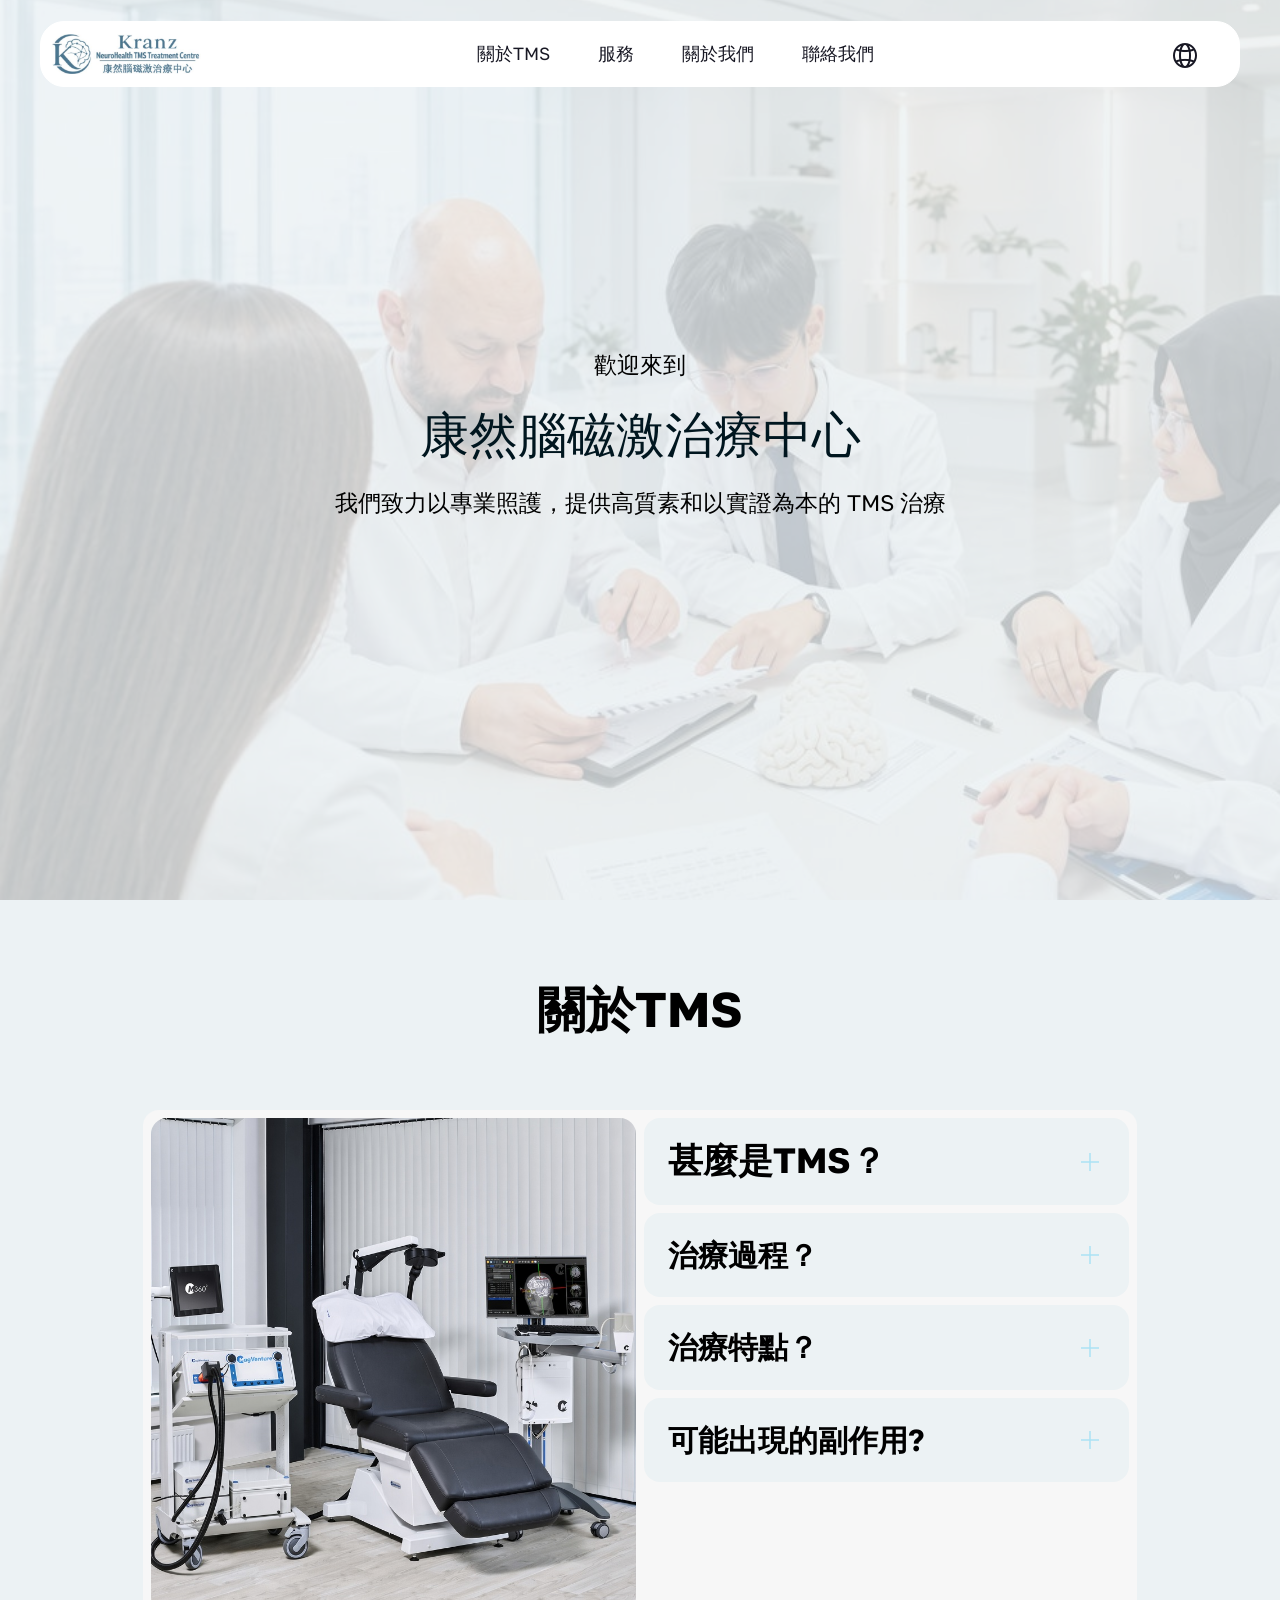
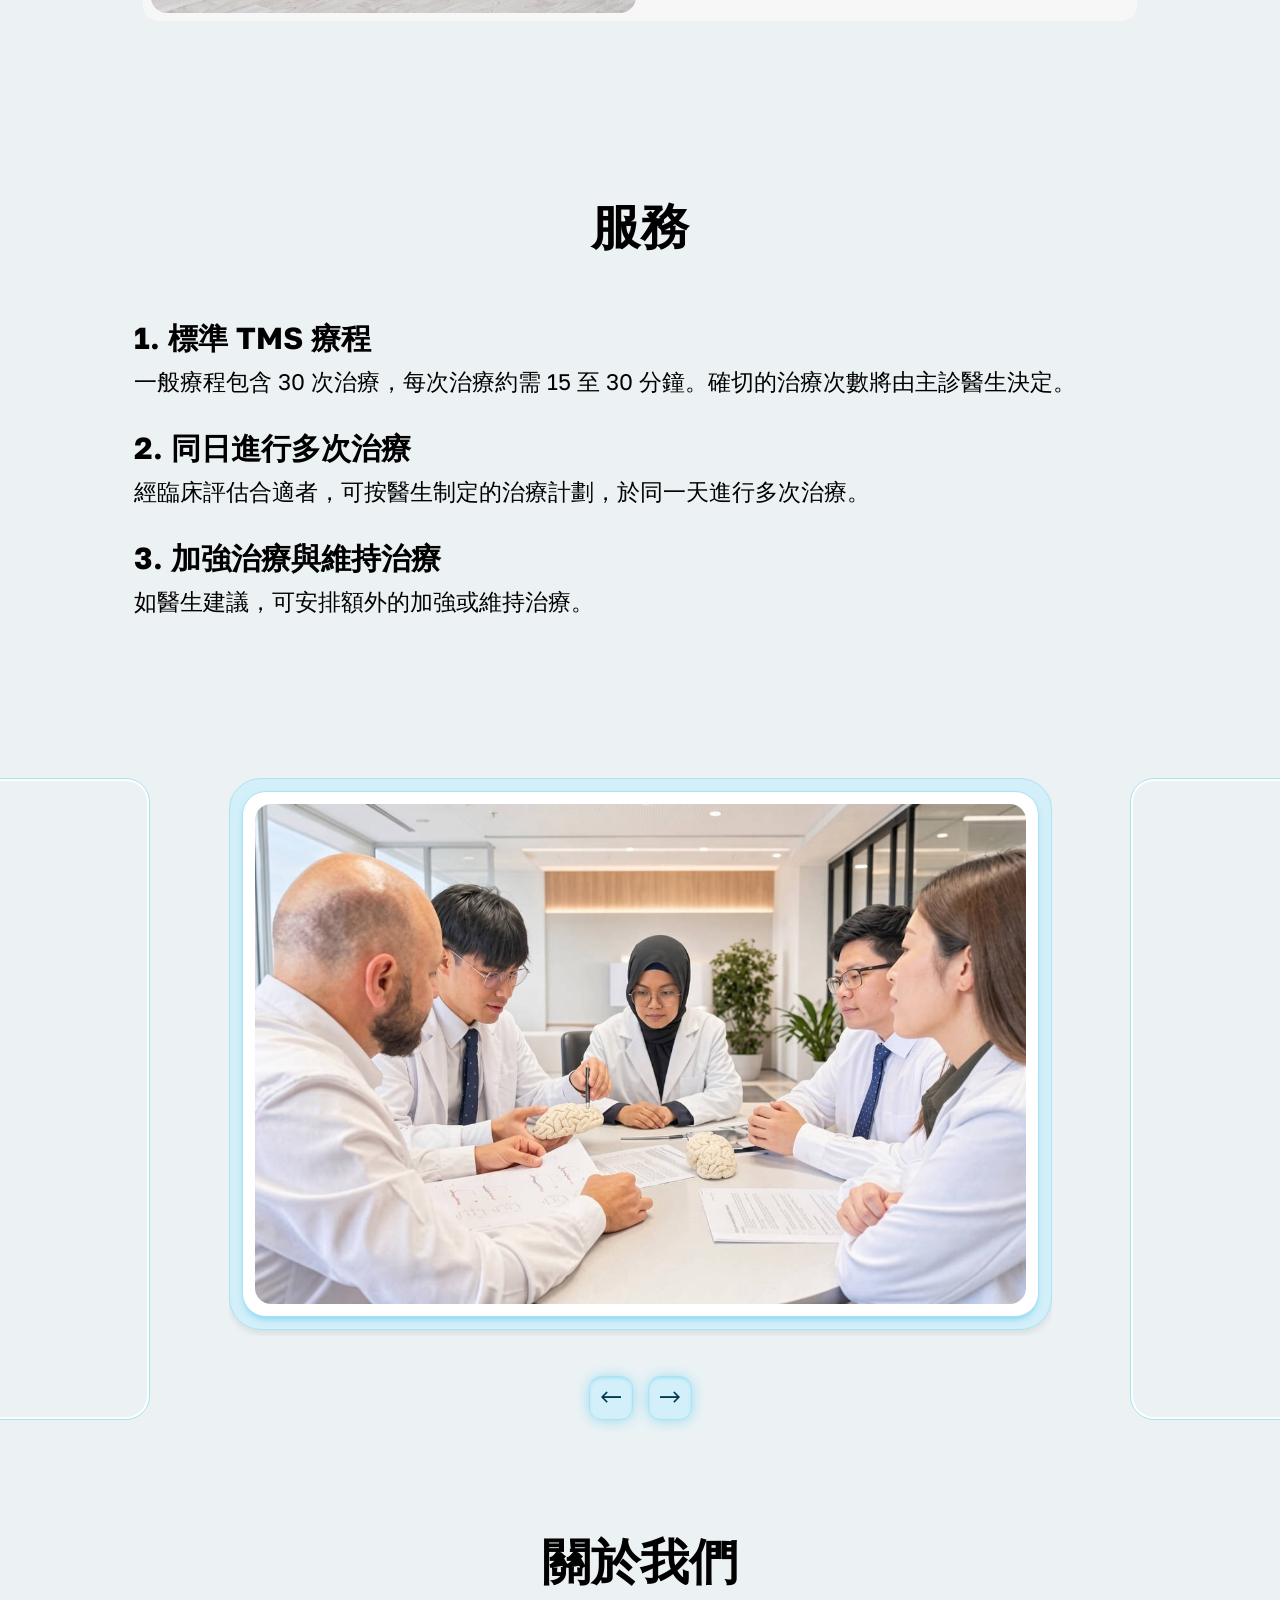
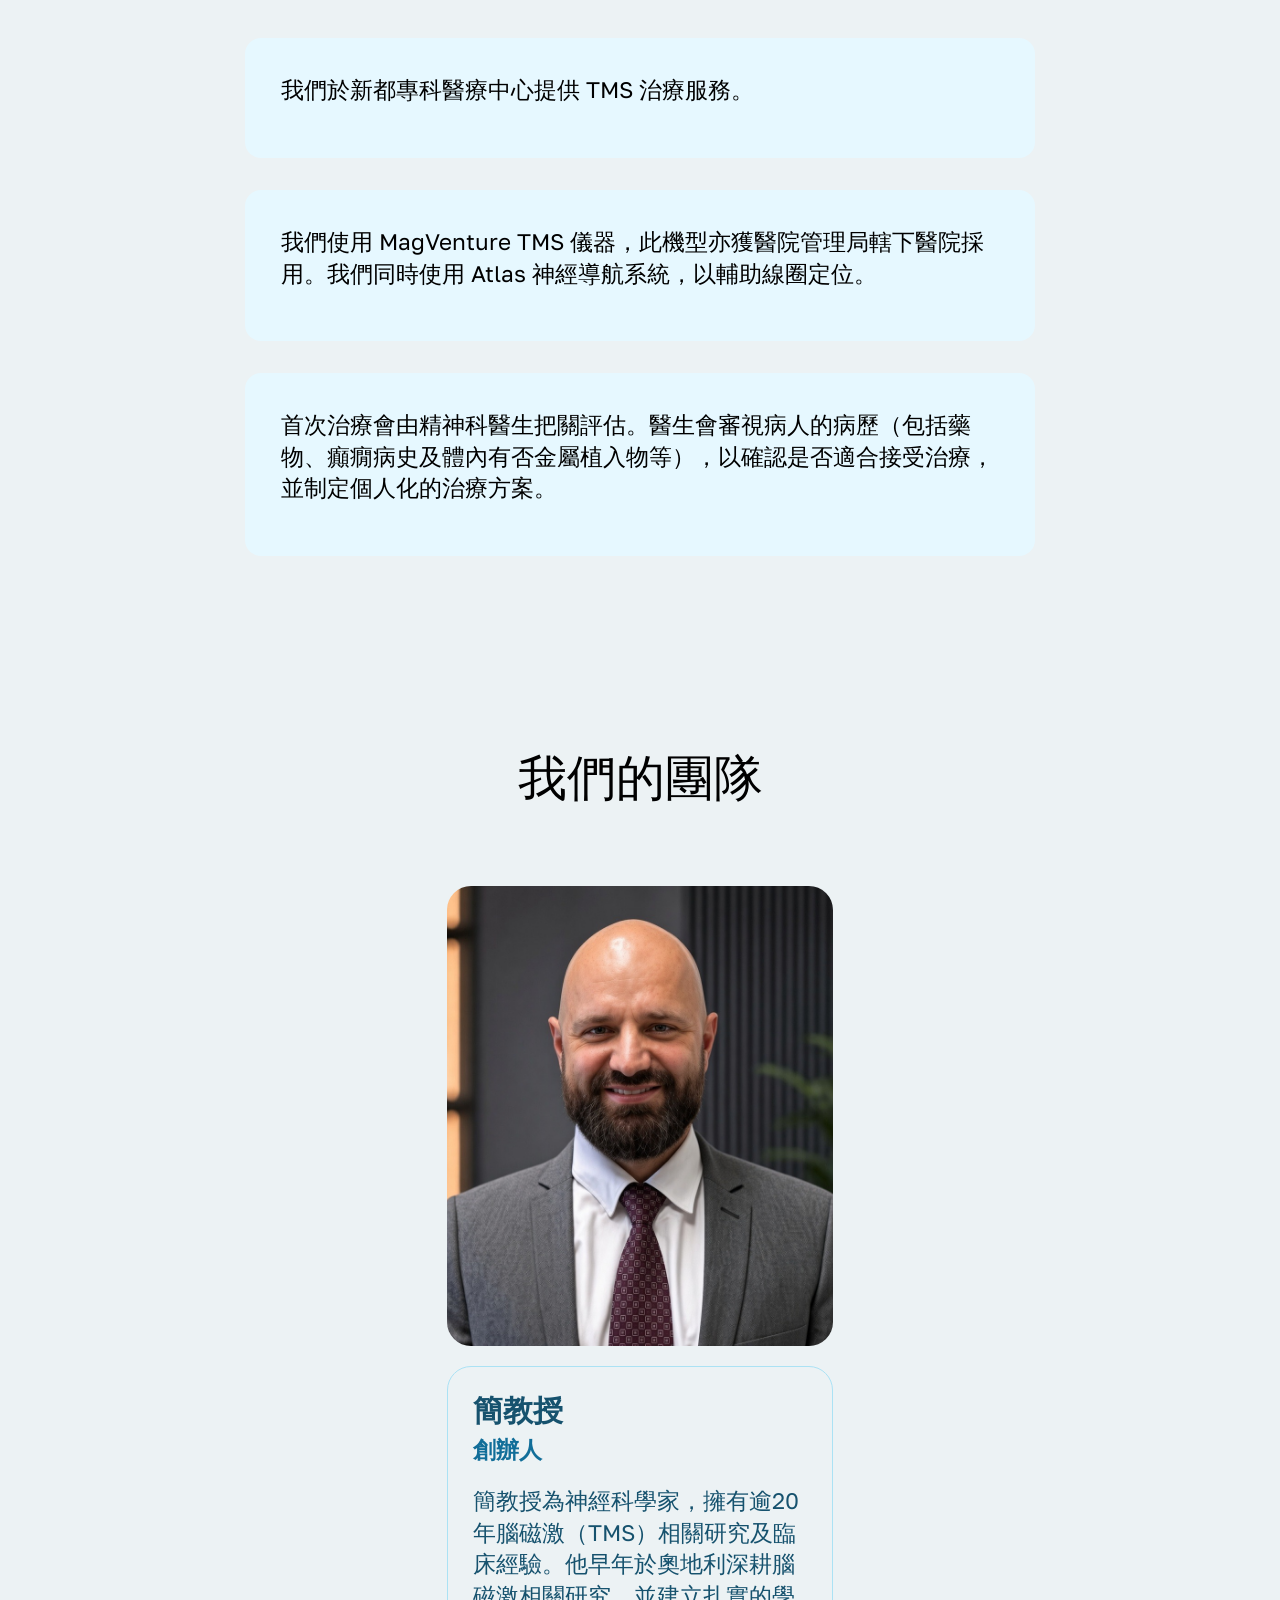
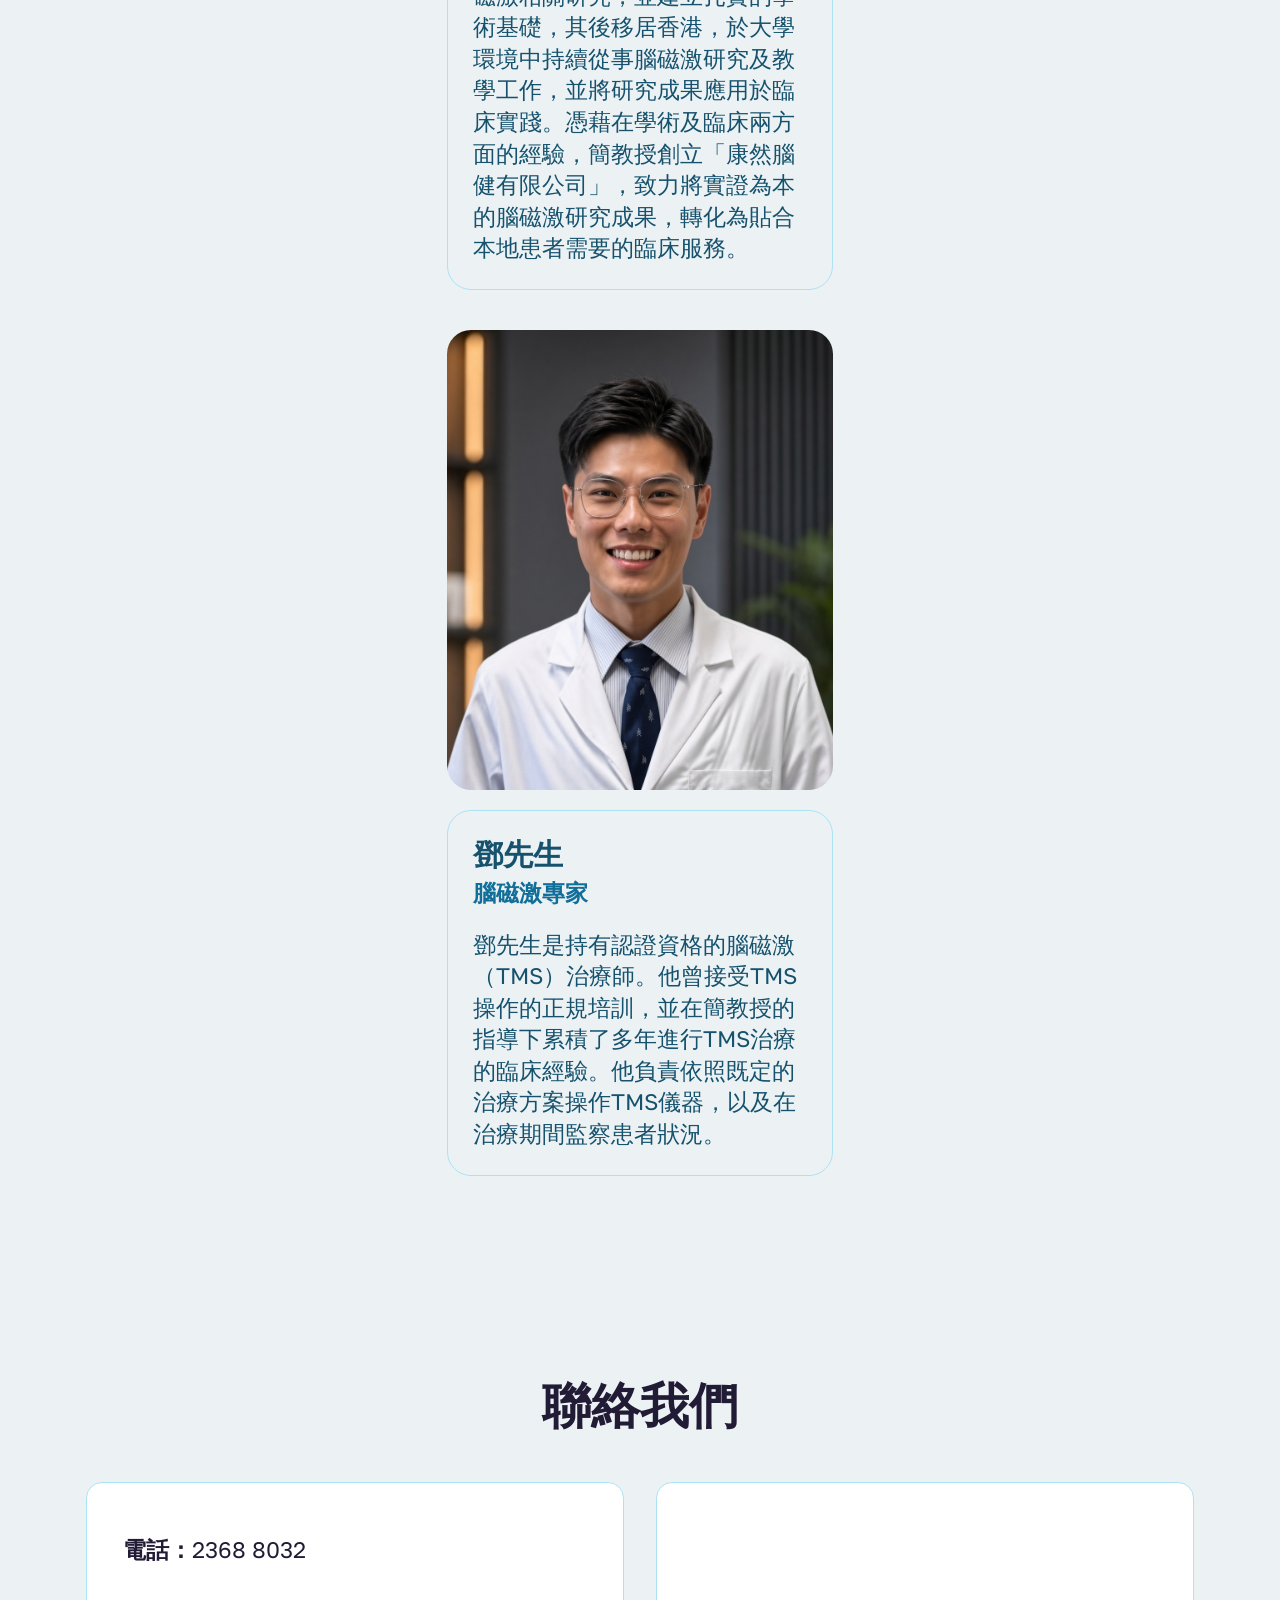
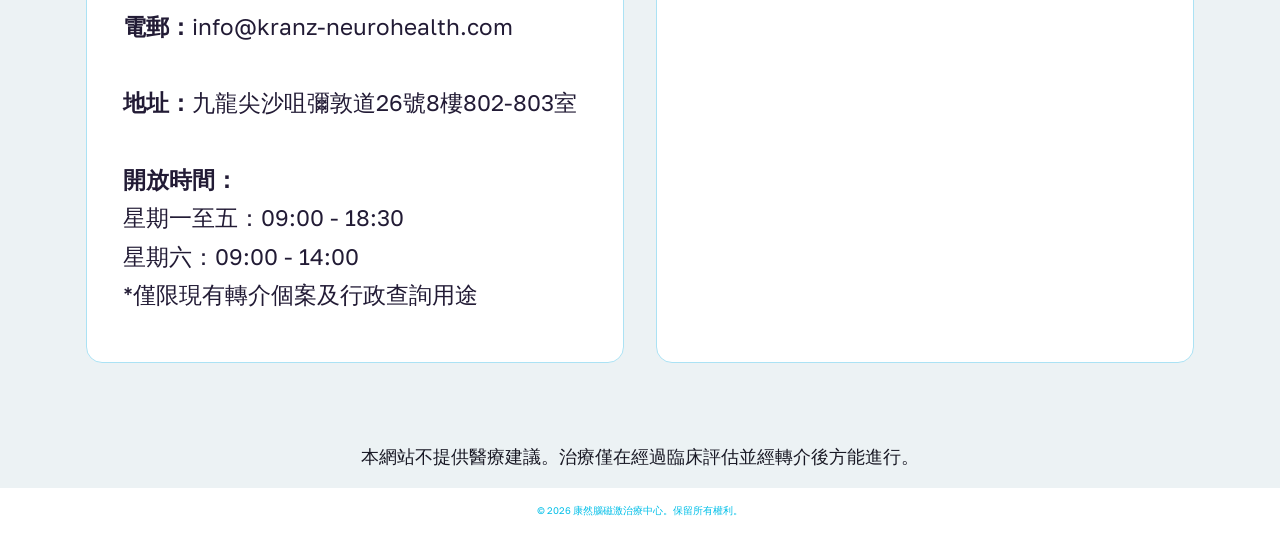
==== commit 1178a96a: "Add files via upload" ====
--- a/page1.html
+++ b/page1.html
@@ -22,7 +22,7 @@
   <link rel="stylesheet" href="assets/theme/css/style.css">
   <link rel="preload" href="https://fonts.googleapis.com/css2?family=Golos+Text:wght@400;700&display=swap&display=swap" as="style" onload="this.onload=null;this.rel='stylesheet'">
   <noscript><link rel="stylesheet" href="https://fonts.googleapis.com/css2?family=Golos+Text:wght@400;700&display=swap&display=swap"></noscript>
-  <link rel="preload" as="style" href="assets/mobirise/css/mbr-additional.css?v=ZqkEL5"><link rel="stylesheet" href="assets/mobirise/css/mbr-additional.css?v=ZqkEL5" type="text/css">
+  <link rel="preload" as="style" href="assets/mobirise/css/mbr-additional.css?v=EagqXv"><link rel="stylesheet" href="assets/mobirise/css/mbr-additional.css?v=EagqXv" type="text/css">
 
   
   
@@ -120,10 +120,10 @@
                                 <div class="image-wrapper">
                                     <img src="assets/images/4aeaa6ef-3d68-46b4-93dd-cc6c3390ecdc-1034x773.jpeg" alt="">
                                 </div>
-                                <div id="bootstrap-accordion_24" class="panel-group accordionStyles accordion" role="tablist" aria-multiselectable="true">
+                                <div id="bootstrap-accordion_28" class="panel-group accordionStyles accordion" role="tablist" aria-multiselectable="true">
                                     <div class="card">
                                         <div class="card-header" role="tab" id="headingOne">
-                                            <a role="button" class="panel-title collapsed" data-toggle="collapse" data-bs-toggle="collapse" data-core="" href="#collapse1_24" aria-expanded="false" aria-controls="collapse1">
+                                            <a role="button" class="panel-title collapsed" data-toggle="collapse" data-bs-toggle="collapse" data-core="" href="#collapse1_28" aria-expanded="false" aria-controls="collapse1">
                                                 <h4 class="panel-title-edit mbr-fonts-style display-5">
                                                     
                                                 <div><strong style="font-size: 2.2rem; background-color: transparent;">甚麼是TMS？</strong><br></div></h4>
@@ -132,7 +132,7 @@
                                                 </div>
                                             </a>
                                         </div>
-                                        <div id="collapse1_24" class="panel-collapse noScroll collapse" role="tabpanel" aria-labelledby="headingOne" data-parent="#accordion" data-bs-parent="#bootstrap-accordion_24">
+                                        <div id="collapse1_28" class="panel-collapse noScroll collapse" role="tabpanel" aria-labelledby="headingOne" data-parent="#accordion" data-bs-parent="#bootstrap-accordion_28">
                                             <div class="panel-body">
                                                 <p class="panel-text mbr-fonts-style display-4">腦磁激（TMS）是一種非侵入性治療方式，透過磁刺激線圈向大腦的特定區域傳遞磁脈衝。我們使用的設備已獲得美國食品藥物管理局（FDA）核准及歐盟（CE）認可，並已在臨床上應用超過 20 年，包括香港醫院管理局轄下的醫院。<br></p>
                                                 
@@ -142,14 +142,14 @@
                                     </div>
                                     <div class="card">
                                         <div class="card-header" role="tab" id="headingTwo">
-                                            <a role="button" class="panel-title collapsed" data-toggle="collapse" data-bs-toggle="collapse" data-core="" href="#collapse2_24" aria-expanded="false" aria-controls="collapse2">
+                                            <a role="button" class="panel-title collapsed" data-toggle="collapse" data-bs-toggle="collapse" data-core="" href="#collapse2_28" aria-expanded="false" aria-controls="collapse2">
                                                 <h4 class="panel-title-edit mbr-fonts-style display-5"><strong>治療過程？</strong></h4>
                                                 <div class="icon-wrapper">
                                                     <span class="sign mobi-mbri mobi-mbri-plus mbr-iconfont"></span>
                                                 </div>
                                             </a>
                                         </div>
-                                        <div id="collapse2_24" class="panel-collapse noScroll collapse" role="tabpanel" aria-labelledby="headingTwo" data-parent="#accordion" data-bs-parent="#bootstrap-accordion_24">
+                                        <div id="collapse2_28" class="panel-collapse noScroll collapse" role="tabpanel" aria-labelledby="headingTwo" data-parent="#accordion" data-bs-parent="#bootstrap-accordion_28">
                                             <div class="panel-body">
                                                 <p class="panel-text mbr-fonts-style display-4">TMS 治療僅限於由醫生轉介。治療會以一系列的方式進行，具體的療程次數及時間安排由主診醫生決定。詳情請參閱下方「服務」。<br>
 <br>臨床評估及治療決定經由主診醫生負責。&nbsp;<br></p>
@@ -160,7 +160,7 @@
                                     </div>
                                     <div class="card">
                                         <div class="card-header" role="tab" id="headingThree">
-                                            <a role="button" class="panel-title collapsed" data-toggle="collapse" data-bs-toggle="collapse" data-core="" href="#collapse3_24" aria-expanded="false" aria-controls="collapse3">
+                                            <a role="button" class="panel-title collapsed" data-toggle="collapse" data-bs-toggle="collapse" data-core="" href="#collapse3_28" aria-expanded="false" aria-controls="collapse3">
                                                 <h4 class="panel-title-edit mbr-fonts-style display-5">
                                                     
                                                 <div><strong>治療特點？</strong></div></h4>
@@ -169,7 +169,7 @@
                                                 </div>
                                             </a>
                                         </div>
-                                        <div id="collapse3_24" class="panel-collapse noScroll collapse" role="tabpanel" aria-labelledby="headingThree" data-parent="#accordion" data-bs-parent="#bootstrap-accordion_24">
+                                        <div id="collapse3_28" class="panel-collapse noScroll collapse" role="tabpanel" aria-labelledby="headingThree" data-parent="#accordion" data-bs-parent="#bootstrap-accordion_28">
                                             <div class="panel-body">
                                                 <p class="panel-text mbr-fonts-style display-4">•    非侵入性：無需麻醉；患者在整個療程中保持清醒<br>• 無需恢復期：每次治療後便可進行日常活動 <br></p>
                                                 
@@ -179,7 +179,7 @@
                                     </div>
                                     <div class="card">
                                         <div class="card-header" role="tab" id="headingFour">
-                                            <a role="button" class="panel-title collapsed" data-toggle="collapse" data-bs-toggle="collapse" data-core="" href="#collapse4_24" aria-expanded="false" aria-controls="collapse4">
+                                            <a role="button" class="panel-title collapsed" data-toggle="collapse" data-bs-toggle="collapse" data-core="" href="#collapse4_28" aria-expanded="false" aria-controls="collapse4">
                                                 <h4 class="panel-title-edit mbr-fonts-style display-5">
                                                     
                                                 <div><strong>可能出現的副作用?</strong></div></h4>
@@ -188,7 +188,7 @@
                                                 </div>
                                             </a>
                                         </div>
-                                        <div id="collapse4_24" class="panel-collapse noScroll collapse" role="tabpanel" aria-labelledby="headingFour" data-parent="#accordion" data-bs-parent="#bootstrap-accordion_24">
+                                        <div id="collapse4_28" class="panel-collapse noScroll collapse" role="tabpanel" aria-labelledby="headingFour" data-parent="#accordion" data-bs-parent="#bootstrap-accordion_28">
                                             <div class="panel-body">
                                                 <p class="panel-text mbr-fonts-style display-4">部分人士可能會出現輕微且短暫的反應，例如：<br>• 面部肌肉抽動
 <br>• 頭皮感到不適
--- a/assets/mobirise/css/mbr-additional.css
+++ b/assets/mobirise/css/mbr-additional.css
@@ -4472,6 +4472,11 @@
   position: absolute;
   top: 0;
 }
+@media (max-width: 767px) {
+  .cid-vx9nt1j22k .img-link {
+    display: none !important;
+  }
+}
 .cid-vx9oYvMx6F {
   padding-top: 5rem;
   padding-bottom: 5rem;
@@ -4565,6 +4570,11 @@
   height: 100%;
   position: absolute;
   top: 0;
+}
+@media (max-width: 767px) {
+  .cid-vx9oYvMx6F .img-link {
+    display: none !important;
+  }
 }
 .cid-vx98LEgSh5 {
   z-index: 1000;
--- a/assets/mobirise/css/mbr-additional.css
+++ b/assets/mobirise/css/mbr-additional.css
@@ -4472,6 +4472,11 @@
   position: absolute;
   top: 0;
 }
+@media (max-width: 767px) {
+  .cid-vx9nt1j22k .img-link {
+    display: none !important;
+  }
+}
 .cid-vx9oYvMx6F {
   padding-top: 5rem;
   padding-bottom: 5rem;
@@ -4565,6 +4570,11 @@
   height: 100%;
   position: absolute;
   top: 0;
+}
+@media (max-width: 767px) {
+  .cid-vx9oYvMx6F .img-link {
+    display: none !important;
+  }
 }
 .cid-vx98LEgSh5 {
   z-index: 1000;
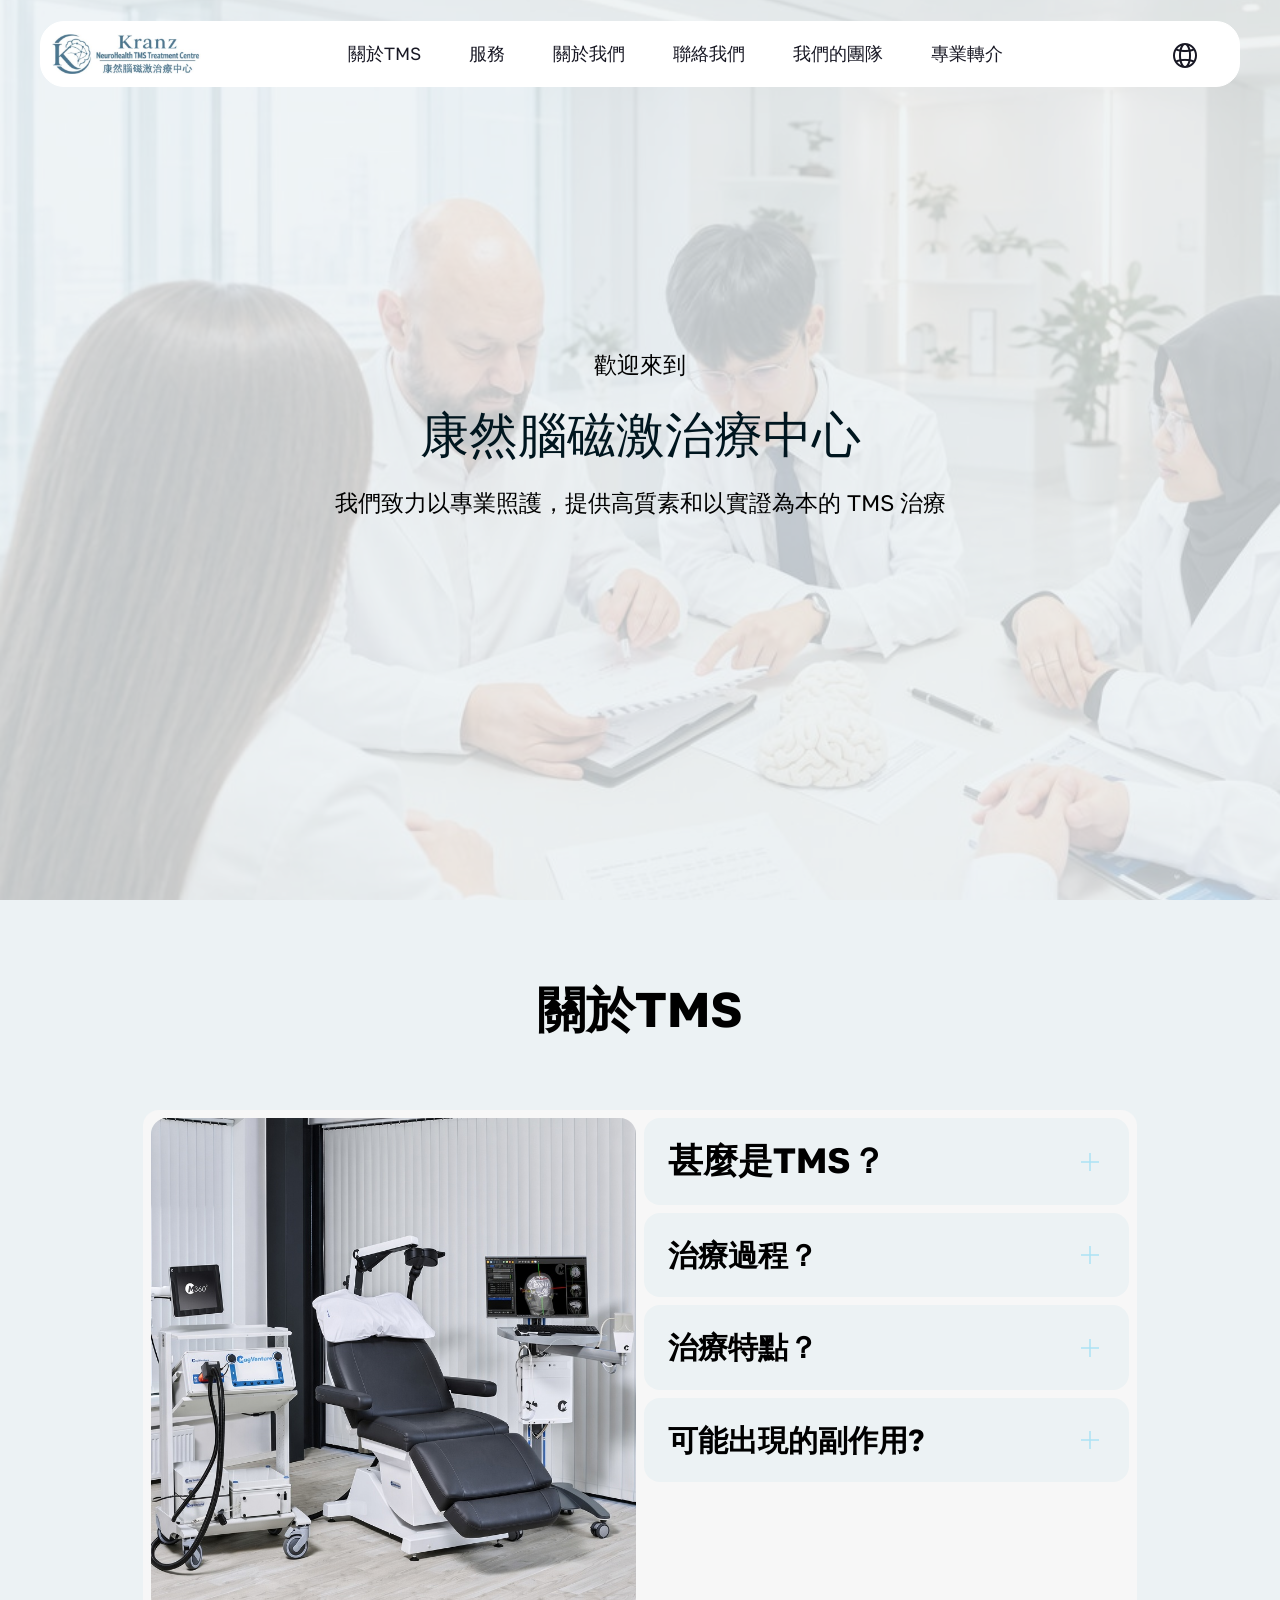
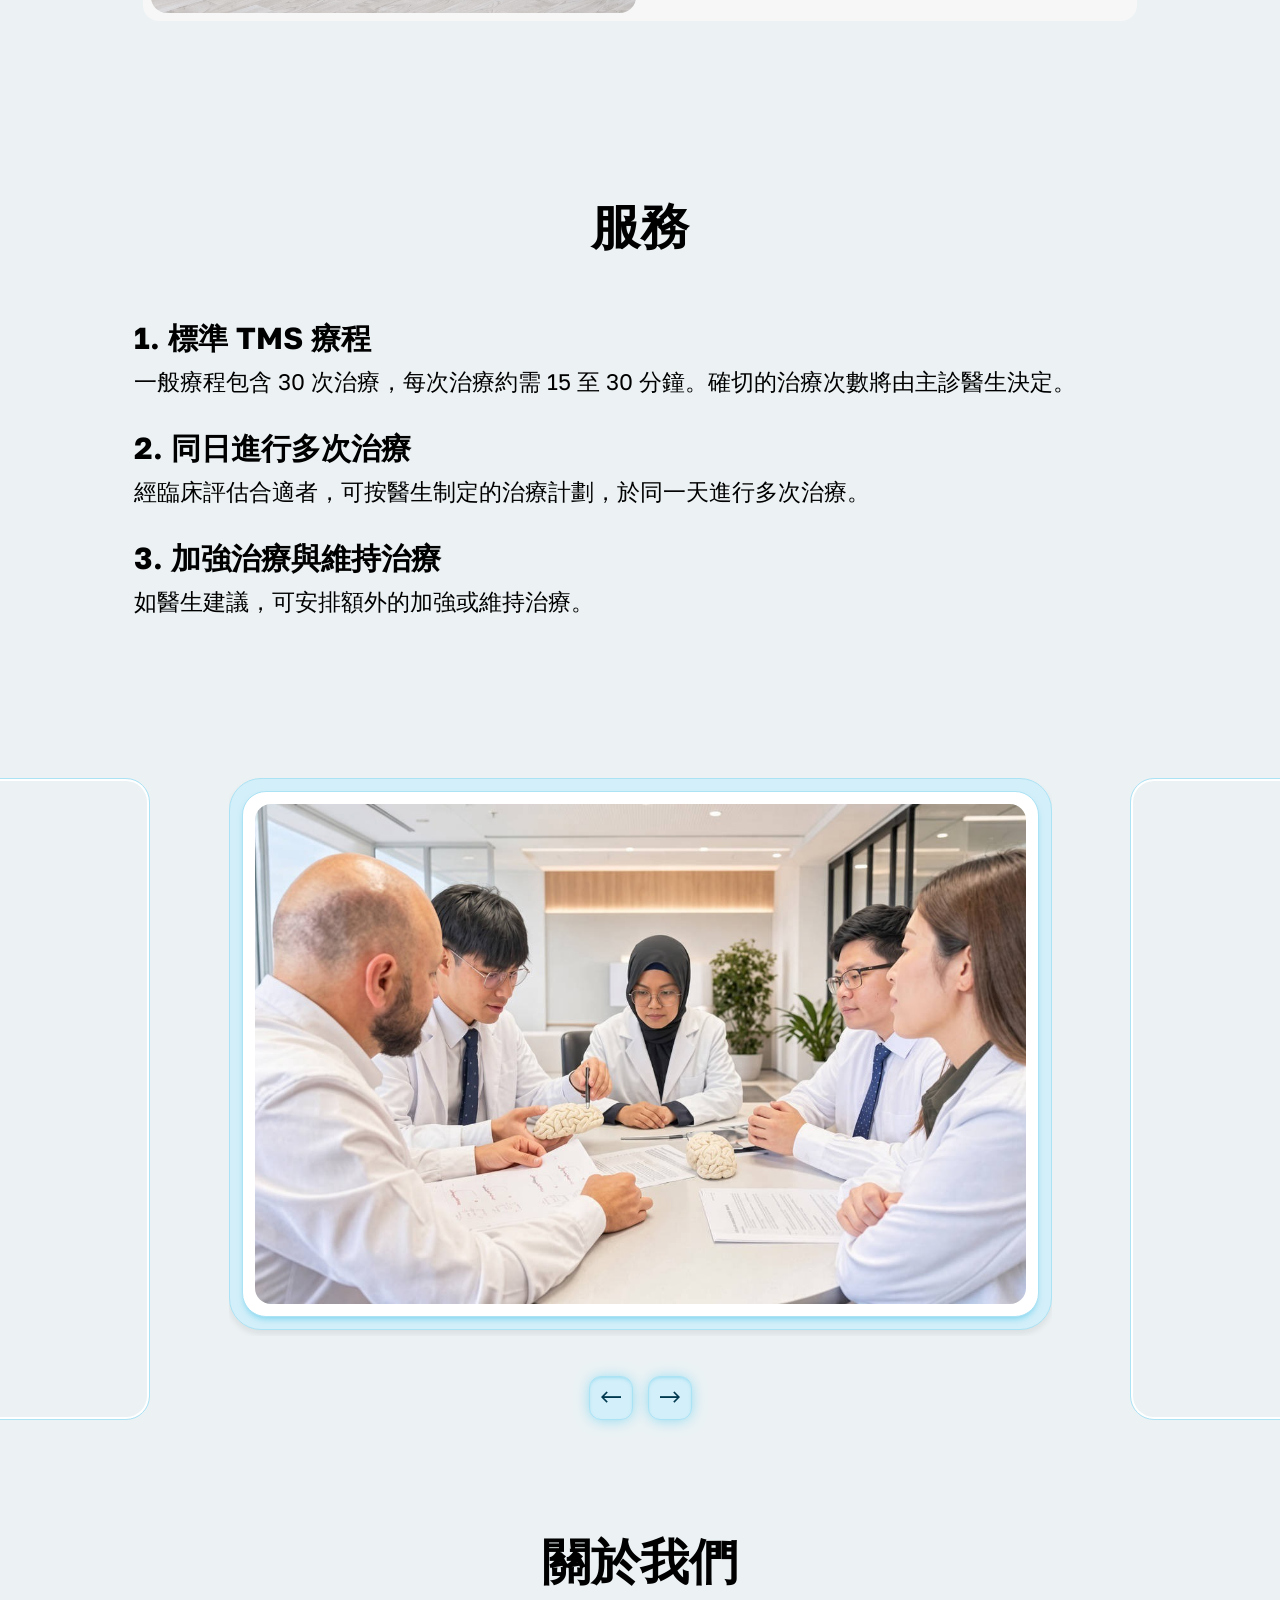
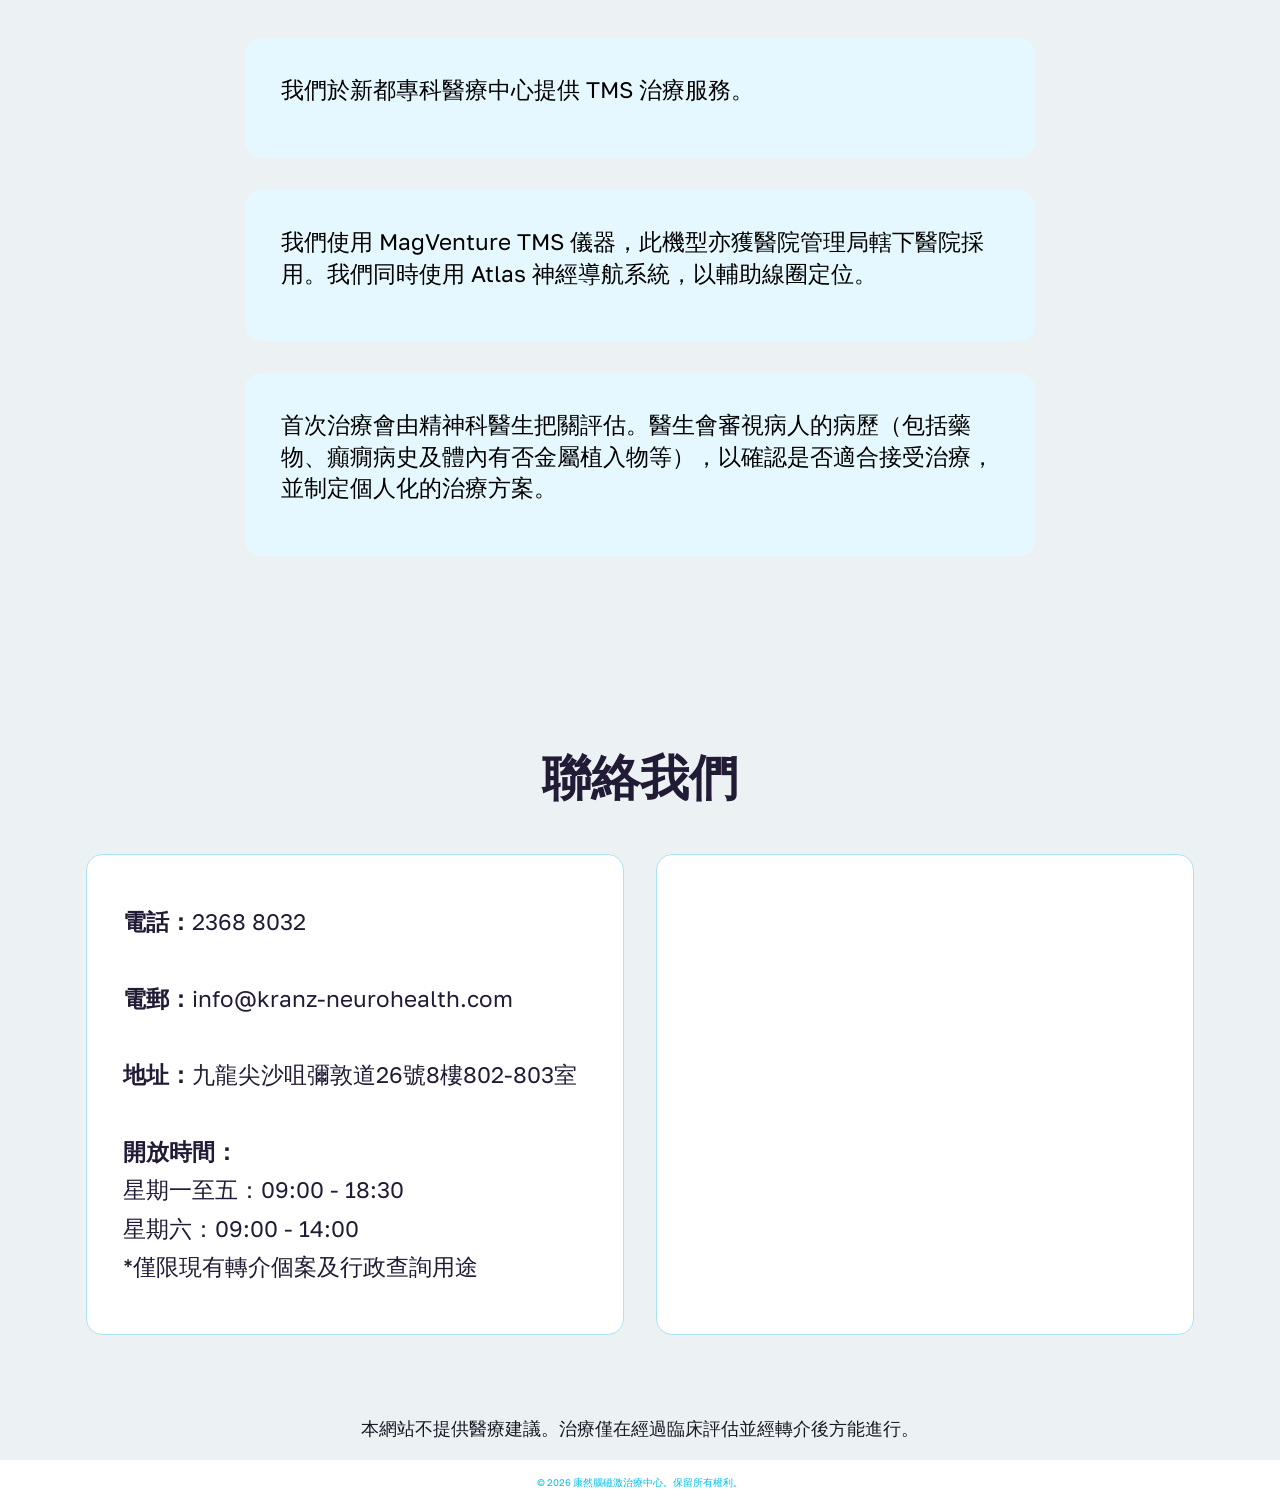
==== commit 8af102da: "Add files via upload" ====
--- a/page1.html
+++ b/page1.html
@@ -22,7 +22,7 @@
   <link rel="stylesheet" href="assets/theme/css/style.css">
   <link rel="preload" href="https://fonts.googleapis.com/css2?family=Golos+Text:wght@400;700&display=swap&display=swap" as="style" onload="this.onload=null;this.rel='stylesheet'">
   <noscript><link rel="stylesheet" href="https://fonts.googleapis.com/css2?family=Golos+Text:wght@400;700&display=swap&display=swap"></noscript>
-  <link rel="preload" as="style" href="assets/mobirise/css/mbr-additional.css?v=EagqXv"><link rel="stylesheet" href="assets/mobirise/css/mbr-additional.css?v=EagqXv" type="text/css">
+  <link rel="preload" as="style" href="assets/mobirise/css/mbr-additional.css?v=UJafC6"><link rel="stylesheet" href="assets/mobirise/css/mbr-additional.css?v=UJafC6" type="text/css">
 
   
   
@@ -57,7 +57,7 @@
 					</li>
 					<li class="nav-item">
 						<a class="nav-link link text-black text-primary display-4" href="page1.html#aarticle2-2o">服務</a>
-					</li><li class="nav-item"><a class="nav-link link text-black text-primary display-4" href="page1.html#list05-2q">關於我們</a></li><li class="nav-item"><a class="nav-link link text-black text-primary display-4" href="page1.html#contacts2-2t">聯絡我們</a></li></ul>
+					</li><li class="nav-item"><a class="nav-link link text-black text-primary display-4" href="page1.html#list05-2q">關於我們</a></li><li class="nav-item"><a class="nav-link link text-black text-primary display-4" href="page1.html#contacts2-2t">聯絡我們</a></li><li class="nav-item"><a class="nav-link link text-black text-primary display-4" href="page4.html#article01-4z">我們的團隊</a></li><li class="nav-item"><a class="nav-link link text-black text-primary display-4" href="page7.html#header02-59">專業轉介</a></li></ul>
 				<div class="icons-menu">
 					<a class="iconfont-wrapper" href="index.html#hero-3-vtWvacGw2H">
 						<span class="p-2 mbr-iconfont mobi-mbri-globe-2 mobi-mbri"></span>
@@ -120,10 +120,10 @@
                                 <div class="image-wrapper">
                                     <img src="assets/images/4aeaa6ef-3d68-46b4-93dd-cc6c3390ecdc-1034x773.jpeg" alt="">
                                 </div>
-                                <div id="bootstrap-accordion_28" class="panel-group accordionStyles accordion" role="tablist" aria-multiselectable="true">
+                                <div id="bootstrap-accordion_29" class="panel-group accordionStyles accordion" role="tablist" aria-multiselectable="true">
                                     <div class="card">
                                         <div class="card-header" role="tab" id="headingOne">
-                                            <a role="button" class="panel-title collapsed" data-toggle="collapse" data-bs-toggle="collapse" data-core="" href="#collapse1_28" aria-expanded="false" aria-controls="collapse1">
+                                            <a role="button" class="panel-title collapsed" data-toggle="collapse" data-bs-toggle="collapse" data-core="" href="#collapse1_29" aria-expanded="false" aria-controls="collapse1">
                                                 <h4 class="panel-title-edit mbr-fonts-style display-5">
                                                     
                                                 <div><strong style="font-size: 2.2rem; background-color: transparent;">甚麼是TMS？</strong><br></div></h4>
@@ -132,7 +132,7 @@
                                                 </div>
                                             </a>
                                         </div>
-                                        <div id="collapse1_28" class="panel-collapse noScroll collapse" role="tabpanel" aria-labelledby="headingOne" data-parent="#accordion" data-bs-parent="#bootstrap-accordion_28">
+                                        <div id="collapse1_29" class="panel-collapse noScroll collapse" role="tabpanel" aria-labelledby="headingOne" data-parent="#accordion" data-bs-parent="#bootstrap-accordion_29">
                                             <div class="panel-body">
                                                 <p class="panel-text mbr-fonts-style display-4">腦磁激（TMS）是一種非侵入性治療方式，透過磁刺激線圈向大腦的特定區域傳遞磁脈衝。我們使用的設備已獲得美國食品藥物管理局（FDA）核准及歐盟（CE）認可，並已在臨床上應用超過 20 年，包括香港醫院管理局轄下的醫院。<br></p>
                                                 
@@ -142,14 +142,14 @@
                                     </div>
                                     <div class="card">
                                         <div class="card-header" role="tab" id="headingTwo">
-                                            <a role="button" class="panel-title collapsed" data-toggle="collapse" data-bs-toggle="collapse" data-core="" href="#collapse2_28" aria-expanded="false" aria-controls="collapse2">
+                                            <a role="button" class="panel-title collapsed" data-toggle="collapse" data-bs-toggle="collapse" data-core="" href="#collapse2_29" aria-expanded="false" aria-controls="collapse2">
                                                 <h4 class="panel-title-edit mbr-fonts-style display-5"><strong>治療過程？</strong></h4>
                                                 <div class="icon-wrapper">
                                                     <span class="sign mobi-mbri mobi-mbri-plus mbr-iconfont"></span>
                                                 </div>
                                             </a>
                                         </div>
-                                        <div id="collapse2_28" class="panel-collapse noScroll collapse" role="tabpanel" aria-labelledby="headingTwo" data-parent="#accordion" data-bs-parent="#bootstrap-accordion_28">
+                                        <div id="collapse2_29" class="panel-collapse noScroll collapse" role="tabpanel" aria-labelledby="headingTwo" data-parent="#accordion" data-bs-parent="#bootstrap-accordion_29">
                                             <div class="panel-body">
                                                 <p class="panel-text mbr-fonts-style display-4">TMS 治療僅限於由醫生轉介。治療會以一系列的方式進行，具體的療程次數及時間安排由主診醫生決定。詳情請參閱下方「服務」。<br>
 <br>臨床評估及治療決定經由主診醫生負責。&nbsp;<br></p>
@@ -160,7 +160,7 @@
                                     </div>
                                     <div class="card">
                                         <div class="card-header" role="tab" id="headingThree">
-                                            <a role="button" class="panel-title collapsed" data-toggle="collapse" data-bs-toggle="collapse" data-core="" href="#collapse3_28" aria-expanded="false" aria-controls="collapse3">
+                                            <a role="button" class="panel-title collapsed" data-toggle="collapse" data-bs-toggle="collapse" data-core="" href="#collapse3_29" aria-expanded="false" aria-controls="collapse3">
                                                 <h4 class="panel-title-edit mbr-fonts-style display-5">
                                                     
                                                 <div><strong>治療特點？</strong></div></h4>
@@ -169,7 +169,7 @@
                                                 </div>
                                             </a>
                                         </div>
-                                        <div id="collapse3_28" class="panel-collapse noScroll collapse" role="tabpanel" aria-labelledby="headingThree" data-parent="#accordion" data-bs-parent="#bootstrap-accordion_28">
+                                        <div id="collapse3_29" class="panel-collapse noScroll collapse" role="tabpanel" aria-labelledby="headingThree" data-parent="#accordion" data-bs-parent="#bootstrap-accordion_29">
                                             <div class="panel-body">
                                                 <p class="panel-text mbr-fonts-style display-4">•    非侵入性：無需麻醉；患者在整個療程中保持清醒<br>• 無需恢復期：每次治療後便可進行日常活動 <br></p>
                                                 
@@ -179,7 +179,7 @@
                                     </div>
                                     <div class="card">
                                         <div class="card-header" role="tab" id="headingFour">
-                                            <a role="button" class="panel-title collapsed" data-toggle="collapse" data-bs-toggle="collapse" data-core="" href="#collapse4_28" aria-expanded="false" aria-controls="collapse4">
+                                            <a role="button" class="panel-title collapsed" data-toggle="collapse" data-bs-toggle="collapse" data-core="" href="#collapse4_29" aria-expanded="false" aria-controls="collapse4">
                                                 <h4 class="panel-title-edit mbr-fonts-style display-5">
                                                     
                                                 <div><strong>可能出現的副作用?</strong></div></h4>
@@ -188,7 +188,7 @@
                                                 </div>
                                             </a>
                                         </div>
-                                        <div id="collapse4_28" class="panel-collapse noScroll collapse" role="tabpanel" aria-labelledby="headingFour" data-parent="#accordion" data-bs-parent="#bootstrap-accordion_28">
+                                        <div id="collapse4_29" class="panel-collapse noScroll collapse" role="tabpanel" aria-labelledby="headingFour" data-parent="#accordion" data-bs-parent="#bootstrap-accordion_29">
                                             <div class="panel-body">
                                                 <p class="panel-text mbr-fonts-style display-4">部分人士可能會出現輕微且短暫的反應，例如：<br>• 面部肌肉抽動
 <br>• 頭皮感到不適
@@ -349,85 +349,6 @@
     </div>
 </section>
 
-<section data-bs-version="5.1" class="people01 humanitym5 cid-vv58ryJrqu" id="people01-2r">
-    
-
-    
-    
-
-    <div class="container-fluid">
-        <div class="row">
-            <div class="col-12">
-                <div class="title-wrapper">
-                    <div class="label-wrapper">
-                        
-                    </div>
-                    <div class="title-wrap">
-                        <h2 class="mbr-section-title mbr-fonts-style display-2">
-                            我們的團隊</h2>
-                    </div>
-                    <div class="text-wrapper">
-                        
-                    </div>
-                </div>
-            </div>
-        </div>
-        <div class="row items-wrapper justify-content-center">
-            <div class="col-12 col-lg-4 item features-image">
-                <div class="item-wrapper">
-                    <div class="item-img">
-                        <img class="middle-radius" src="assets/images/georg-824x811.jpeg" alt="">
-                    </div>
-                    <div class="card-box card-wrap middle-radius">
-                        <p class="item-name mbr-fonts-style display-5"><strong>簡教授</strong></p>
-                        <p class="item-role mbr-fonts-style display-7"><strong>創辦人</strong></p>
-                        <p class="item-text mbr-fonts-style display-7">
-                            簡教授為神經科學家，擁有逾20年腦磁激（TMS）相關研究及臨床經驗。他早年於奧地利深耕腦磁激相關研究，並建立扎實的學術基礎，其後移居香港，於大學環境中持續從事腦磁激研究及教學工作，並將研究成果應用於臨床實踐。憑藉在學術及臨床兩方面的經驗，簡教授創立「康然腦健有限公司」，致力將實證為本的腦磁激研究成果，轉化為貼合本地患者需要的臨床服務。 
-                        </p>
-                        
-                    </div>
-                </div>
-            </div>
-            
-            
-        </div>
-    </div>
-</section>
-
-<section data-bs-version="5.1" class="people01 humanitym5 cid-vv58rzGJjh" id="people01-2s">
-    
-
-    
-    
-
-    <div class="container-fluid">
-        <div class="row">
-            <div class="col-12">
-                
-            </div>
-        </div>
-        <div class="row items-wrapper justify-content-center">
-            
-            <div class="col-12 col-lg-4 item features-image active">
-                <div class="item-wrapper">
-                    <div class="item-img">
-                        <img class="middle-radius" src="assets/images/alvin-824x980.jpeg" alt="">
-                    </div>
-                    <div class="card-box card-wrap middle-radius">
-                        <p class="item-name mbr-fonts-style display-5">
-                            <strong>鄧先生</strong></p>
-                        <p class="item-role mbr-fonts-style display-7"><strong>腦磁激專家</strong></p>
-                        <p class="item-text mbr-fonts-style display-7">鄧先生是持有認證資格的腦磁激（TMS）治療師。他曾接受TMS操作的正規培訓，並在簡教授的指導下累積了多年進行TMS治療的臨床經驗。他負責依照既定的治療方案操作TMS儀器，以及在治療期間監察患者狀況。
-                        </p>
-                        
-                    </div>
-                </div>
-            </div>
-            
-        </div>
-    </div>
-</section>
-
 <section data-bs-version="5.1" class="talkm5 contacts2 map1 cid-vv58rAC09x" id="contacts2-2t">
 
     
--- a/assets/mobirise/css/mbr-additional.css
+++ b/assets/mobirise/css/mbr-additional.css
@@ -3728,280 +3728,6 @@
     margin-bottom: 1rem;
   }
 }
-.cid-vv58ryJrqu {
-  padding-top: 5rem;
-  padding-bottom: 0rem;
-  background-color: #ecf2f4;
-}
-.cid-vv58ryJrqu .mbr-fallback-image.disabled {
-  display: none;
-}
-.cid-vv58ryJrqu .mbr-fallback-image {
-  display: block;
-  background-size: cover;
-  background-position: center center;
-  width: 100%;
-  height: 100%;
-  position: absolute;
-  top: 0;
-}
-.cid-vv58ryJrqu .title-wrapper {
-  margin-bottom: 60px;
-}
-@media (max-width: 992px) {
-  .cid-vv58ryJrqu .title-wrapper {
-    margin-bottom: 40px;
-  }
-}
-.cid-vv58ryJrqu .title-wrapper .label-wrapper .mbr-label {
-  display: inline-flex;
-  padding: 9px 14px;
-  margin-bottom: 20px;
-  background-color: #deeff8;
-}
-.cid-vv58ryJrqu .title-wrapper .title-wrap .mbr-section-title {
-  display: inline-block;
-  width: 50%;
-  margin-bottom: 20px;
-}
-@media (max-width: 1440px) {
-  .cid-vv58ryJrqu .title-wrapper .title-wrap .mbr-section-title {
-    width: 75%;
-  }
-}
-@media (max-width: 992px) {
-  .cid-vv58ryJrqu .title-wrapper .title-wrap .mbr-section-title {
-    width: 100%;
-  }
-}
-.cid-vv58ryJrqu .title-wrapper .text-wrapper .mbr-text {
-  display: inline-block;
-  width: 50%;
-  margin-bottom: 0;
-}
-@media (max-width: 1440px) {
-  .cid-vv58ryJrqu .title-wrapper .text-wrapper .mbr-text {
-    width: 65%;
-  }
-}
-@media (max-width: 992px) {
-  .cid-vv58ryJrqu .title-wrapper .text-wrapper .mbr-text {
-    width: 100%;
-  }
-}
-.cid-vv58ryJrqu .items-wrapper {
-  margin: 0 -10px;
-}
-.cid-vv58ryJrqu .items-wrapper .item {
-  padding: 0 10px;
-  margin-bottom: 40px;
-}
-@media (max-width: 992px) {
-  .cid-vv58ryJrqu .items-wrapper .item:last-child {
-    margin-bottom: 0;
-  }
-}
-.cid-vv58ryJrqu .items-wrapper .item .item-wrapper .item-img {
-  margin-bottom: 20px;
-}
-.cid-vv58ryJrqu .items-wrapper .item .item-wrapper .item-img img {
-  width: 100%;
-  height: 460px;
-  object-fit: cover;
-}
-@media (max-width: 992px) {
-  .cid-vv58ryJrqu .items-wrapper .item .item-wrapper .item-img img {
-    height: 300px;
-  }
-}
-.cid-vv58ryJrqu .items-wrapper .item .item-wrapper .card-box {
-  padding: 25px;
-  border: 1px solid #abe2f4;
-}
-@media (max-width: 992px) {
-  .cid-vv58ryJrqu .items-wrapper .item .item-wrapper .card-box {
-    padding: 20px;
-  }
-}
-.cid-vv58ryJrqu .items-wrapper .item .item-wrapper .card-box .item-name {
-  margin-bottom: 5px;
-}
-.cid-vv58ryJrqu .items-wrapper .item .item-wrapper .card-box .item-role {
-  margin-bottom: 0;
-}
-.cid-vv58ryJrqu .items-wrapper .item .item-wrapper .card-box .item-text {
-  margin-top: 20px;
-  margin-bottom: 0;
-}
-.cid-vv58ryJrqu .items-wrapper .item .item-wrapper .card-box .mbr-section-btn {
-  margin-top: 10px;
-  margin-bottom: -9.6px;
-  width: 100%;
-}
-.cid-vv58ryJrqu .items-wrapper .item .item-wrapper .card-box .mbr-section-btn .btn {
-  width: 100%;
-}
-.cid-vv58ryJrqu .mbr-label,
-.cid-vv58ryJrqu .label-wrapper {
-  color: #116e99;
-  text-align: center;
-}
-.cid-vv58ryJrqu .mbr-section-title,
-.cid-vv58ryJrqu .title-wrap {
-  color: #000000;
-  text-align: center;
-}
-.cid-vv58ryJrqu .mbr-text,
-.cid-vv58ryJrqu .text-wrapper {
-  color: #8b8b8a;
-  text-align: center;
-}
-.cid-vv58ryJrqu .item-name {
-  color: #16526e;
-}
-.cid-vv58ryJrqu .item-role {
-  color: #116e99;
-}
-.cid-vv58ryJrqu .item-text {
-  color: #16526e;
-}
-.cid-vv58rzGJjh {
-  padding-top: 0rem;
-  padding-bottom: 5rem;
-  background-color: #ecf2f4;
-}
-.cid-vv58rzGJjh .mbr-fallback-image.disabled {
-  display: none;
-}
-.cid-vv58rzGJjh .mbr-fallback-image {
-  display: block;
-  background-size: cover;
-  background-position: center center;
-  width: 100%;
-  height: 100%;
-  position: absolute;
-  top: 0;
-}
-.cid-vv58rzGJjh .title-wrapper {
-  margin-bottom: 60px;
-}
-@media (max-width: 992px) {
-  .cid-vv58rzGJjh .title-wrapper {
-    margin-bottom: 40px;
-  }
-}
-.cid-vv58rzGJjh .title-wrapper .label-wrapper .mbr-label {
-  display: inline-flex;
-  padding: 9px 14px;
-  margin-bottom: 20px;
-  background-color: #deeff8;
-}
-.cid-vv58rzGJjh .title-wrapper .title-wrap .mbr-section-title {
-  display: inline-block;
-  width: 50%;
-  margin-bottom: 20px;
-}
-@media (max-width: 1440px) {
-  .cid-vv58rzGJjh .title-wrapper .title-wrap .mbr-section-title {
-    width: 75%;
-  }
-}
-@media (max-width: 992px) {
-  .cid-vv58rzGJjh .title-wrapper .title-wrap .mbr-section-title {
-    width: 100%;
-  }
-}
-.cid-vv58rzGJjh .title-wrapper .text-wrapper .mbr-text {
-  display: inline-block;
-  width: 50%;
-  margin-bottom: 0;
-}
-@media (max-width: 1440px) {
-  .cid-vv58rzGJjh .title-wrapper .text-wrapper .mbr-text {
-    width: 65%;
-  }
-}
-@media (max-width: 992px) {
-  .cid-vv58rzGJjh .title-wrapper .text-wrapper .mbr-text {
-    width: 100%;
-  }
-}
-.cid-vv58rzGJjh .items-wrapper {
-  margin: 0 -10px;
-}
-.cid-vv58rzGJjh .items-wrapper .item {
-  padding: 0 10px;
-  margin-bottom: 40px;
-}
-@media (max-width: 992px) {
-  .cid-vv58rzGJjh .items-wrapper .item:last-child {
-    margin-bottom: 0;
-  }
-}
-.cid-vv58rzGJjh .items-wrapper .item .item-wrapper .item-img {
-  margin-bottom: 20px;
-}
-.cid-vv58rzGJjh .items-wrapper .item .item-wrapper .item-img img {
-  width: 100%;
-  height: 460px;
-  object-fit: cover;
-}
-@media (max-width: 992px) {
-  .cid-vv58rzGJjh .items-wrapper .item .item-wrapper .item-img img {
-    height: 300px;
-  }
-}
-.cid-vv58rzGJjh .items-wrapper .item .item-wrapper .card-box {
-  padding: 25px;
-  border: 1px solid #abe2f4;
-}
-@media (max-width: 992px) {
-  .cid-vv58rzGJjh .items-wrapper .item .item-wrapper .card-box {
-    padding: 20px;
-  }
-}
-.cid-vv58rzGJjh .items-wrapper .item .item-wrapper .card-box .item-name {
-  margin-bottom: 5px;
-}
-.cid-vv58rzGJjh .items-wrapper .item .item-wrapper .card-box .item-role {
-  margin-bottom: 0;
-}
-.cid-vv58rzGJjh .items-wrapper .item .item-wrapper .card-box .item-text {
-  margin-top: 20px;
-  margin-bottom: 0;
-}
-.cid-vv58rzGJjh .items-wrapper .item .item-wrapper .card-box .mbr-section-btn {
-  margin-top: 10px;
-  margin-bottom: -9.6px;
-  width: 100%;
-}
-.cid-vv58rzGJjh .items-wrapper .item .item-wrapper .card-box .mbr-section-btn .btn {
-  width: 100%;
-}
-.cid-vv58rzGJjh .mbr-label,
-.cid-vv58rzGJjh .label-wrapper {
-  color: #116e99;
-  text-align: center;
-}
-.cid-vv58rzGJjh .mbr-section-title,
-.cid-vv58rzGJjh .title-wrap {
-  color: #000000;
-  text-align: center;
-}
-.cid-vv58rzGJjh .mbr-text,
-.cid-vv58rzGJjh .text-wrapper {
-  color: #8b8b8a;
-  text-align: center;
-}
-.cid-vv58rzGJjh .item-name {
-  color: #16526e;
-}
-.cid-vv58rzGJjh .item-role {
-  color: #116e99;
-}
-.cid-vv58rzGJjh .item-text {
-  color: #16526e;
-}
 .cid-vv58rAC09x {
   padding-top: 5rem;
   padding-bottom: 5rem;
@@ -4378,92 +4104,16 @@
 .cid-vx9hW77HhB .icon-wrapper {
   text-align: center;
 }
-.cid-vx9nt1j22k {
+.cid-vxcm3eOZUP {
   padding-top: 5rem;
   padding-bottom: 5rem;
+  align-items: flex-end;
   background-color: #ecf2f4;
 }
-.cid-vx9nt1j22k img {
-  transition: all 0.3s;
-  object-fit: cover;
-}
-.cid-vx9nt1j22k .row {
-  justify-content: space-between;
-}
-.cid-vx9nt1j22k .image-wrapper {
-  overflow: hidden;
-  position: relative;
-  cursor: pointer;
-}
-.cid-vx9nt1j22k .image-wrapper img {
-  height: 100%;
-  object-fit: cover;
-}
-@media (max-width: 991px) {
-  .cid-vx9nt1j22k .image-wrapper {
-    padding: 1rem;
-  }
-}
-.cid-vx9nt1j22k .image-wrapper:focus-within .img-link {
-  transform: translateY(0);
-}
-@media (max-width: 767px) {
-  .cid-vx9nt1j22k .image-wrapper {
-    margin-bottom: 2rem;
-  }
-  .cid-vx9nt1j22k .image-wrapper .img-link {
-    transform: translateY(0);
-  }
-}
-@media (max-width: 992px) {
-  .cid-vx9nt1j22k .image-wrapper {
-    margin-bottom: 2rem;
-  }
-}
-.cid-vx9nt1j22k .img-link {
-  background: #fffe55;
-  display: flex;
-  justify-content: space-between;
-  align-items: center;
-  transition: all 0.3s;
-  padding: 2rem;
-  position: absolute;
-  bottom: -1rem;
-  left: 0;
-  color: #000000;
-  width: 100%;
-  transform: translateY(100%);
-}
-.cid-vx9nt1j22k .img-link span {
-  font-size: 1.5rem;
-  padding-bottom: 0.5rem;
-  color: #000000;
-  padding-right: 1rem;
-}
-@media (max-width: 767px) {
-  .cid-vx9nt1j22k .img-link {
-    flex-direction: column;
-  }
-  .cid-vx9nt1j22k .img-link .status,
-  .cid-vx9nt1j22k .img-link .icons {
-    margin-bottom: 1rem;
-  }
-}
-@media (min-width: 992px) {
-  .cid-vx9nt1j22k .text-wrapper {
-    padding: 0 2rem;
-  }
-}
-.cid-vx9nt1j22k .mbr-section-title {
-  color: #000000;
-}
-.cid-vx9nt1j22k .mbr-section-text {
-  color: #000000;
-}
-.cid-vx9nt1j22k .mbr-fallback-image.disabled {
+.cid-vxcm3eOZUP .mbr-fallback-image.disabled {
   display: none;
 }
-.cid-vx9nt1j22k .mbr-fallback-image {
+.cid-vxcm3eOZUP .mbr-fallback-image {
   display: block;
   background-size: cover;
   background-position: center center;
@@ -4472,97 +4122,90 @@
   position: absolute;
   top: 0;
 }
-@media (max-width: 767px) {
-  .cid-vx9nt1j22k .img-link {
-    display: none !important;
-  }
-}
-.cid-vx9oYvMx6F {
+.cid-vxcm3eOZUP .items-wrapper {
+  margin: 0 -8px;
+}
+.cid-vxcm3eOZUP .items-wrapper .item {
+  padding: 0 8px;
+}
+.cid-vxcm3eOZUP .item {
+  margin-bottom: 48px;
+}
+@media (max-width: 992px) {
+  .cid-vxcm3eOZUP .item:last-child {
+    margin-bottom: 0;
+  }
+}
+.cid-vxcm3eOZUP .item .item-wrapper {
+  height: 100%;
+}
+.cid-vxcm3eOZUP .item .item-wrapper .item-img img {
+  height: 640px;
+  width: 100%;
+  object-fit: cover;
+}
+@media (max-width: 1440px) {
+  .cid-vxcm3eOZUP .item .item-wrapper .item-img img {
+    height: 500px;
+  }
+}
+@media (max-width: 992px) {
+  .cid-vxcm3eOZUP .item .item-wrapper .item-img img {
+    height: 300px;
+    width: 60%;
+    margin: 0 auto;
+  }
+}
+@media (max-width: 425px) {
+  .cid-vxcm3eOZUP .item .item-wrapper .item-img img {
+    width: 100%;
+  }
+}
+.cid-vxcm3eOZUP .item .item-wrapper .card-box {
+  padding: 32px 32px 0;
+}
+@media (max-width: 992px) {
+  .cid-vxcm3eOZUP .item .item-wrapper .card-box {
+    padding: 32px 16px 0;
+  }
+}
+.cid-vxcm3eOZUP .item .item-wrapper .card-box .item-role {
+  margin-bottom: 16px;
+}
+.cid-vxcm3eOZUP .item .item-wrapper .card-box .item-name {
+  margin-bottom: 22px;
+}
+.cid-vxcm3eOZUP .item .item-wrapper .card-box .item-text {
+  margin-bottom: 0;
+}
+.cid-vxcm3eOZUP .item .item-wrapper .card-box .item-btn {
+  margin-top: 22px;
+  margin-bottom: -9.6px;
+}
+@media (max-width: 992px) {
+  .cid-vxcm3eOZUP .item .item-wrapper .card-box .item-btn {
+    margin-top: 12px;
+  }
+}
+.cid-vxcm3eOZUP .item-name {
+  color: #252322;
+}
+.cid-vxcm3eOZUP .item-role {
+  color: #252322;
+}
+.cid-vxcm3eOZUP .item-text {
+  color: #252322;
+}
+.cid-vxcmupFhcN {
   padding-top: 5rem;
   padding-bottom: 5rem;
+  align-items: flex-end;
   background-color: #ecf2f4;
 }
-.cid-vx9oYvMx6F img {
-  transition: all 0.3s;
-  object-fit: cover;
-}
-.cid-vx9oYvMx6F .row {
-  justify-content: space-between;
-}
-.cid-vx9oYvMx6F .image-wrapper {
-  overflow: hidden;
-  position: relative;
-  cursor: pointer;
-}
-.cid-vx9oYvMx6F .image-wrapper img {
-  height: 100%;
-  object-fit: cover;
-}
-@media (max-width: 991px) {
-  .cid-vx9oYvMx6F .image-wrapper {
-    padding: 1rem;
-  }
-}
-.cid-vx9oYvMx6F .image-wrapper:focus-within .img-link {
-  transform: translateY(0);
-}
-@media (max-width: 767px) {
-  .cid-vx9oYvMx6F .image-wrapper {
-    margin-bottom: 2rem;
-  }
-  .cid-vx9oYvMx6F .image-wrapper .img-link {
-    transform: translateY(0);
-  }
-}
-@media (max-width: 992px) {
-  .cid-vx9oYvMx6F .image-wrapper {
-    margin-bottom: 2rem;
-  }
-}
-.cid-vx9oYvMx6F .img-link {
-  background: #fffe55;
-  display: flex;
-  justify-content: space-between;
-  align-items: center;
-  transition: all 0.3s;
-  padding: 2rem;
-  position: absolute;
-  bottom: -1rem;
-  left: 0;
-  color: #000000;
-  width: 100%;
-  transform: translateY(100%);
-}
-.cid-vx9oYvMx6F .img-link span {
-  font-size: 1.5rem;
-  padding-bottom: 0.5rem;
-  color: #000000;
-  padding-right: 1rem;
-}
-@media (max-width: 767px) {
-  .cid-vx9oYvMx6F .img-link {
-    flex-direction: column;
-  }
-  .cid-vx9oYvMx6F .img-link .status,
-  .cid-vx9oYvMx6F .img-link .icons {
-    margin-bottom: 1rem;
-  }
-}
-@media (min-width: 992px) {
-  .cid-vx9oYvMx6F .text-wrapper {
-    padding: 0 2rem;
-  }
-}
-.cid-vx9oYvMx6F .mbr-section-title {
-  color: #000000;
-}
-.cid-vx9oYvMx6F .mbr-section-text {
-  color: #000000;
-}
-.cid-vx9oYvMx6F .mbr-fallback-image.disabled {
+.cid-vxcmupFhcN .mbr-fallback-image.disabled {
   display: none;
 }
-.cid-vx9oYvMx6F .mbr-fallback-image {
+.cid-vxcmupFhcN .mbr-fallback-image {
   display: block;
   background-size: cover;
   background-position: center center;
@@ -4571,10 +4214,79 @@
   position: absolute;
   top: 0;
 }
-@media (max-width: 767px) {
-  .cid-vx9oYvMx6F .img-link {
-    display: none !important;
-  }
+.cid-vxcmupFhcN .items-wrapper {
+  margin: 0 -8px;
+}
+.cid-vxcmupFhcN .items-wrapper .item {
+  padding: 0 8px;
+}
+.cid-vxcmupFhcN .item {
+  margin-bottom: 48px;
+}
+@media (max-width: 992px) {
+  .cid-vxcmupFhcN .item:last-child {
+    margin-bottom: 0;
+  }
+}
+.cid-vxcmupFhcN .item .item-wrapper {
+  height: 100%;
+}
+.cid-vxcmupFhcN .item .item-wrapper .item-img img {
+  height: 640px;
+  width: 100%;
+  object-fit: cover;
+}
+@media (max-width: 1440px) {
+  .cid-vxcmupFhcN .item .item-wrapper .item-img img {
+    height: 500px;
+  }
+}
+@media (max-width: 992px) {
+  .cid-vxcmupFhcN .item .item-wrapper .item-img img {
+    height: 300px;
+    width: 60%;
+    margin: 0 auto;
+  }
+}
+@media (max-width: 425px) {
+  .cid-vxcmupFhcN .item .item-wrapper .item-img img {
+    width: 100%;
+  }
+}
+.cid-vxcmupFhcN .item .item-wrapper .card-box {
+  padding: 32px 32px 0;
+}
+@media (max-width: 992px) {
+  .cid-vxcmupFhcN .item .item-wrapper .card-box {
+    padding: 32px 16px 0;
+  }
+}
+.cid-vxcmupFhcN .item .item-wrapper .card-box .item-role {
+  margin-bottom: 16px;
+}
+.cid-vxcmupFhcN .item .item-wrapper .card-box .item-name {
+  margin-bottom: 22px;
+}
+.cid-vxcmupFhcN .item .item-wrapper .card-box .item-text {
+  margin-bottom: 0;
+}
+.cid-vxcmupFhcN .item .item-wrapper .card-box .item-btn {
+  margin-top: 22px;
+  margin-bottom: -9.6px;
+}
+@media (max-width: 992px) {
+  .cid-vxcmupFhcN .item .item-wrapper .card-box .item-btn {
+    margin-top: 12px;
+  }
+}
+.cid-vxcmupFhcN .item-name {
+  color: #252322;
+}
+.cid-vxcmupFhcN .item-role {
+  color: #252322;
+}
+.cid-vxcmupFhcN .item-text {
+  color: #252322;
 }
 .cid-vx98LEgSh5 {
   z-index: 1000;
@@ -6465,3 +6177,2210 @@
 .cid-vx9bZW9fqj .logo-wrapper {
   text-align: center;
 }
+.cid-vxebEmCO6V {
+  padding-top: 4rem;
+  padding-bottom: 2rem;
+  background-color: #ecf2f4;
+}
+.cid-vxebEmCO6V .mbr-fallback-image.disabled {
+  display: none;
+}
+.cid-vxebEmCO6V .mbr-fallback-image {
+  display: block;
+  background-size: cover;
+  background-position: center center;
+  width: 100%;
+  height: 100%;
+  position: absolute;
+  top: 0;
+}
+.cid-vxebEmCO6V .content-wrapper {
+  position: relative;
+  z-index: 1;
+  width: 60%;
+  margin: 0 auto;
+}
+@media (max-width: 1440px) {
+  .cid-vxebEmCO6V .content-wrapper {
+    width: 75%;
+  }
+}
+@media (max-width: 992px) {
+  .cid-vxebEmCO6V .content-wrapper {
+    width: 100%;
+  }
+}
+.cid-vxebEmCO6V .content-wrapper .icon-wrapper {
+  margin-bottom: 24px;
+}
+.cid-vxebEmCO6V .content-wrapper .icon-wrapper .mbr-iconfont {
+  display: inline-flex;
+  font-size: 24px;
+}
+.cid-vxebEmCO6V .content-wrapper .mbr-label {
+  margin-bottom: 24px;
+  text-transform: uppercase;
+}
+.cid-vxebEmCO6V .content-wrapper .mbr-section-title {
+  margin-bottom: 0;
+}
+.cid-vxebEmCO6V .content-wrapper .mbr-section-btn {
+  margin-top: 32px;
+}
+@media (max-width: 992px) {
+  .cid-vxebEmCO6V .content-wrapper .mbr-section-btn {
+    margin-top: 24px;
+  }
+}
+.cid-vxebEmCO6V .mbr-label {
+  color: #49496d;
+  text-align: center;
+}
+.cid-vxebEmCO6V .mbr-section-title {
+  color: #181824;
+}
+.cid-vxebEmCO6V .mbr-section-title,
+.cid-vxebEmCO6V .mbr-section-btn,
+.cid-vxebEmCO6V .icon-wrapper {
+  text-align: center;
+}
+.cid-vxebEnfpjQ {
+  padding-top: 0rem;
+  padding-bottom: 0rem;
+  background-color: #ecf2f4;
+}
+.cid-vxebEnfpjQ .mbr-fallback-image.disabled {
+  display: none;
+}
+.cid-vxebEnfpjQ .mbr-fallback-image {
+  display: block;
+  background-size: cover;
+  background-position: center center;
+  width: 100%;
+  height: 100%;
+  position: absolute;
+  top: 0;
+}
+.cid-vxebEnfpjQ .content-wrapper {
+  position: relative;
+  z-index: 1;
+  width: 60%;
+  margin: 0 auto;
+}
+@media (max-width: 1440px) {
+  .cid-vxebEnfpjQ .content-wrapper {
+    width: 75%;
+  }
+}
+@media (max-width: 992px) {
+  .cid-vxebEnfpjQ .content-wrapper {
+    width: 100%;
+  }
+}
+.cid-vxebEnfpjQ .content-wrapper .icon-wrapper {
+  margin-bottom: 24px;
+}
+.cid-vxebEnfpjQ .content-wrapper .icon-wrapper .mbr-iconfont {
+  display: inline-flex;
+  font-size: 24px;
+}
+.cid-vxebEnfpjQ .content-wrapper .mbr-label {
+  margin-bottom: 24px;
+  text-transform: uppercase;
+}
+.cid-vxebEnfpjQ .content-wrapper .mbr-section-title {
+  margin-bottom: 0;
+}
+.cid-vxebEnfpjQ .content-wrapper .mbr-section-btn {
+  margin-top: 32px;
+}
+@media (max-width: 992px) {
+  .cid-vxebEnfpjQ .content-wrapper .mbr-section-btn {
+    margin-top: 24px;
+  }
+}
+.cid-vxebEnfpjQ .mbr-label {
+  color: #49496d;
+  text-align: center;
+}
+.cid-vxebEnfpjQ .mbr-section-title {
+  color: #181824;
+}
+.cid-vxebEnfpjQ .mbr-section-title,
+.cid-vxebEnfpjQ .mbr-section-btn,
+.cid-vxebEnfpjQ .icon-wrapper {
+  text-align: center;
+}
+.cid-vxebEoeq01 {
+  padding-top: 5rem;
+  padding-bottom: 5rem;
+  align-items: flex-end;
+  background-color: #ecf2f4;
+}
+.cid-vxebEoeq01 .mbr-fallback-image.disabled {
+  display: none;
+}
+.cid-vxebEoeq01 .mbr-fallback-image {
+  display: block;
+  background-size: cover;
+  background-position: center center;
+  width: 100%;
+  height: 100%;
+  position: absolute;
+  top: 0;
+}
+.cid-vxebEoeq01 .items-wrapper {
+  margin: 0 -8px;
+}
+.cid-vxebEoeq01 .items-wrapper .item {
+  padding: 0 8px;
+}
+.cid-vxebEoeq01 .item {
+  margin-bottom: 48px;
+}
+@media (max-width: 992px) {
+  .cid-vxebEoeq01 .item:last-child {
+    margin-bottom: 0;
+  }
+}
+.cid-vxebEoeq01 .item .item-wrapper {
+  height: 100%;
+}
+.cid-vxebEoeq01 .item .item-wrapper .item-img img {
+  height: 640px;
+  width: 100%;
+  object-fit: cover;
+}
+@media (max-width: 1440px) {
+  .cid-vxebEoeq01 .item .item-wrapper .item-img img {
+    height: 500px;
+  }
+}
+@media (max-width: 992px) {
+  .cid-vxebEoeq01 .item .item-wrapper .item-img img {
+    height: 300px;
+    width: 60%;
+    margin: 0 auto;
+  }
+}
+@media (max-width: 425px) {
+  .cid-vxebEoeq01 .item .item-wrapper .item-img img {
+    width: 100%;
+  }
+}
+.cid-vxebEoeq01 .item .item-wrapper .card-box {
+  padding: 32px 32px 0;
+}
+@media (max-width: 992px) {
+  .cid-vxebEoeq01 .item .item-wrapper .card-box {
+    padding: 32px 16px 0;
+  }
+}
+.cid-vxebEoeq01 .item .item-wrapper .card-box .item-role {
+  margin-bottom: 16px;
+}
+.cid-vxebEoeq01 .item .item-wrapper .card-box .item-name {
+  margin-bottom: 22px;
+}
+.cid-vxebEoeq01 .item .item-wrapper .card-box .item-text {
+  margin-bottom: 0;
+}
+.cid-vxebEoeq01 .item .item-wrapper .card-box .item-btn {
+  margin-top: 22px;
+  margin-bottom: -9.6px;
+}
+@media (max-width: 992px) {
+  .cid-vxebEoeq01 .item .item-wrapper .card-box .item-btn {
+    margin-top: 12px;
+  }
+}
+.cid-vxebEoeq01 .item-name {
+  color: #252322;
+}
+.cid-vxebEoeq01 .item-role {
+  color: #252322;
+}
+.cid-vxebEoeq01 .item-text {
+  color: #252322;
+}
+.cid-vxebEoHpTS {
+  padding-top: 5rem;
+  padding-bottom: 5rem;
+  align-items: flex-end;
+  background-color: #ecf2f4;
+}
+.cid-vxebEoHpTS .mbr-fallback-image.disabled {
+  display: none;
+}
+.cid-vxebEoHpTS .mbr-fallback-image {
+  display: block;
+  background-size: cover;
+  background-position: center center;
+  width: 100%;
+  height: 100%;
+  position: absolute;
+  top: 0;
+}
+.cid-vxebEoHpTS .items-wrapper {
+  margin: 0 -8px;
+}
+.cid-vxebEoHpTS .items-wrapper .item {
+  padding: 0 8px;
+}
+.cid-vxebEoHpTS .item {
+  margin-bottom: 48px;
+}
+@media (max-width: 992px) {
+  .cid-vxebEoHpTS .item:last-child {
+    margin-bottom: 0;
+  }
+}
+.cid-vxebEoHpTS .item .item-wrapper {
+  height: 100%;
+}
+.cid-vxebEoHpTS .item .item-wrapper .item-img img {
+  height: 640px;
+  width: 100%;
+  object-fit: cover;
+}
+@media (max-width: 1440px) {
+  .cid-vxebEoHpTS .item .item-wrapper .item-img img {
+    height: 500px;
+  }
+}
+@media (max-width: 992px) {
+  .cid-vxebEoHpTS .item .item-wrapper .item-img img {
+    height: 300px;
+    width: 60%;
+    margin: 0 auto;
+  }
+}
+@media (max-width: 425px) {
+  .cid-vxebEoHpTS .item .item-wrapper .item-img img {
+    width: 100%;
+  }
+}
+.cid-vxebEoHpTS .item .item-wrapper .card-box {
+  padding: 32px 32px 0;
+}
+@media (max-width: 992px) {
+  .cid-vxebEoHpTS .item .item-wrapper .card-box {
+    padding: 32px 16px 0;
+  }
+}
+.cid-vxebEoHpTS .item .item-wrapper .card-box .item-role {
+  margin-bottom: 16px;
+}
+.cid-vxebEoHpTS .item .item-wrapper .card-box .item-name {
+  margin-bottom: 22px;
+}
+.cid-vxebEoHpTS .item .item-wrapper .card-box .item-text {
+  margin-bottom: 0;
+}
+.cid-vxebEoHpTS .item .item-wrapper .card-box .item-btn {
+  margin-top: 22px;
+  margin-bottom: -9.6px;
+}
+@media (max-width: 992px) {
+  .cid-vxebEoHpTS .item .item-wrapper .card-box .item-btn {
+    margin-top: 12px;
+  }
+}
+.cid-vxebEoHpTS .item-name {
+  color: #252322;
+}
+.cid-vxebEoHpTS .item-role {
+  color: #252322;
+}
+.cid-vxebEoHpTS .item-text {
+  color: #252322;
+}
+.cid-vxebEpKk2a {
+  z-index: 1000;
+  width: 100%;
+  position: relative;
+}
+.cid-vxebEpKk2a .dropdown-item:before {
+  font-family: Moririse2 !important;
+  content: "\e966";
+  display: inline-block;
+  width: 0;
+  position: absolute;
+  left: 1rem;
+  top: 0.5rem;
+  margin-right: 0.5rem;
+  line-height: 1;
+  font-size: inherit;
+  vertical-align: middle;
+  text-align: center;
+  overflow: hidden;
+  transform: scale(0, 1);
+  transition: all 0.25s ease-in-out;
+}
+@media (max-width: 767px) {
+  .cid-vxebEpKk2a .navbar-toggler {
+    transform: scale(0.8);
+  }
+}
+.cid-vxebEpKk2a .navbar-brand {
+  flex-shrink: 0;
+  align-items: center;
+  margin-right: 0;
+  padding: 0 !important;
+  transition: all 0.3s;
+  word-break: break-word;
+  z-index: 1;
+  width: 150px !important;
+  height: 60px !important;
+  margin: 0 !important;
+}
+.cid-vxebEpKk2a .navbar-brand img {
+  max-width: 100%;
+  max-height: 100%;
+  object-fit: cover;
+}
+.cid-vxebEpKk2a .navbar-brand .navbar-caption {
+  line-height: inherit !important;
+}
+.cid-vxebEpKk2a .navbar-brand .navbar-logo a {
+  outline: none;
+}
+.cid-vxebEpKk2a .navbar-nav {
+  margin: auto;
+  margin-left: 0;
+  margin-left: auto;
+}
+.cid-vxebEpKk2a .navbar-nav .nav-item {
+  padding: 0 !important;
+  transition: .3s all !important;
+}
+@media (max-width: 992px) {
+  .cid-vxebEpKk2a .navbar-nav .nav-item {
+    padding-left: 0 !important;
+  }
+}
+.cid-vxebEpKk2a .navbar-nav .nav-item .nav-link {
+  position: relative;
+  padding: 12px 24px !important;
+  margin: 0 !important;
+  transition: .3s all !important;
+  font-weight: 400;
+}
+@media (max-width: 992px) {
+  .cid-vxebEpKk2a .navbar-nav .nav-item .nav-link {
+    padding: 10px 10px 10px 10px !important;
+  }
+}
+.cid-vxebEpKk2a .navbar-nav .nav-item .nav-link:hover {
+  background-color: #eeeef4;
+}
+@media (max-width: 992px) {
+  .cid-vxebEpKk2a .navbar-nav .nav-item .nav-link:hover {
+    background-color: transparent;
+  }
+}
+.cid-vxebEpKk2a .navbar-nav .open .nav-link::after {
+  transform: rotate(180deg);
+}
+@media (min-width: 992px) {
+  .cid-vxebEpKk2a .navbar-nav .open .nav-link::before {
+    content: "";
+    width: 100%;
+    height: 20px;
+    top: 100%;
+    background: transparent;
+    position: absolute;
+  }
+}
+.cid-vxebEpKk2a .navbar-nav .dropdown-item {
+  padding: 17px 24px !important;
+  border-radius: 1rem !important;
+  margin: 0 8px !important;
+  transition: .3s all !important;
+  background: #ffffff;
+  font-weight: 400;
+}
+@media (max-width: 992px) {
+  .cid-vxebEpKk2a .navbar-nav .dropdown-item {
+    margin: 0 8px 0 0 !important;
+  }
+}
+.cid-vxebEpKk2a .nav-link {
+  width: fit-content;
+  position: relative;
+}
+.cid-vxebEpKk2a .navbar-logo {
+  padding-left: 0;
+  margin: 0 !important;
+  border-radius: 5px !important;
+}
+@media (max-width: 767px) {
+  .cid-vxebEpKk2a .navbar-logo {
+    padding-left: 1rem;
+  }
+}
+.cid-vxebEpKk2a .navbar-caption {
+  padding-left: 1rem;
+  padding-right: 20px;
+  font-weight: 400;
+}
+@media (max-width: 992px) {
+  .cid-vxebEpKk2a .navbar-caption {
+    border-right: none;
+  }
+}
+@media (max-width: 767px) {
+  .cid-vxebEpKk2a .nav-dropdown {
+    padding-bottom: 0.5rem;
+  }
+}
+.cid-vxebEpKk2a .nav-dropdown .link.dropdown-toggle::after {
+  margin-left: 0.5rem;
+  margin-top: 0rem;
+  transition: .3s all;
+}
+.cid-vxebEpKk2a .container,
+.cid-vxebEpKk2a .container-fluid {
+  display: flex;
+  min-height: 66px;
+  padding: 0 10px;
+  flex-wrap: nowrap;
+  left: 0;
+  right: 0;
+  -webkit-box-pack: justify;
+  -ms-flex-pack: justify;
+  justify-content: flex-end;
+  -webkit-box-align: center;
+  -webkit-align-items: center;
+  -ms-flex-align: center;
+  align-items: center;
+  border-radius: 100vw;
+  margin-top: .5rem;
+  background-color: #ffffff;
+  border: 1px solid #ffffff;
+}
+@media (max-width: 992px) {
+  .cid-vxebEpKk2a .container,
+  .cid-vxebEpKk2a .container-fluid {
+    padding-right: 2rem;
+    box-shadow: none;
+  }
+}
+@media (max-width: 767px) {
+  .cid-vxebEpKk2a .container,
+  .cid-vxebEpKk2a .container-fluid {
+    width: 95%;
+    height: 56px !important;
+    padding-right: 1rem;
+    margin-top: 0rem;
+  }
+}
+.cid-vxebEpKk2a .container-fluid {
+  margin-left: 40px;
+  margin-right: 40px;
+}
+@media (max-width: 992px) {
+  .cid-vxebEpKk2a .container-fluid {
+    margin-left: 20px;
+    margin-right: 20px;
+  }
+}
+.cid-vxebEpKk2a .iconfont-wrapper {
+  color: #181824 !important;
+  font-size: 1.5rem;
+  padding-right: 0.5rem;
+  transition: all 0.3s ease-in-out;
+}
+.cid-vxebEpKk2a .iconfont-wrapper:hover {
+  opacity: .6;
+}
+.cid-vxebEpKk2a .dropdown-menu {
+  flex-wrap: wrap;
+  flex-direction: column;
+  max-width: 100%;
+  padding: 0 !important;
+  border-radius: 1rem;
+  transition: .3s all !important;
+  min-width: auto;
+}
+.cid-vxebEpKk2a .nav-item:focus,
+.cid-vxebEpKk2a .nav-link:focus {
+  outline: none;
+}
+.cid-vxebEpKk2a .dropdown .dropdown-menu .dropdown-item {
+  width: auto;
+  transition: all 0.25s ease-in-out;
+}
+.cid-vxebEpKk2a .dropdown .dropdown-menu .dropdown-item::after {
+  right: 0.5rem;
+}
+.cid-vxebEpKk2a .dropdown .dropdown-menu .dropdown-item .mbr-iconfont {
+  margin-right: 0.5rem;
+  vertical-align: sub;
+}
+.cid-vxebEpKk2a .dropdown .dropdown-menu .dropdown-item .mbr-iconfont:before {
+  display: inline-block;
+  transform: scale(1, 1);
+  transition: all 0.25s ease-in-out;
+}
+.cid-vxebEpKk2a .collapsed .dropdown-menu .dropdown-item:before {
+  display: none;
+}
+.cid-vxebEpKk2a .collapsed .dropdown .dropdown-menu .dropdown-item {
+  padding: 0.235em 1.5em 0.235em 1.5em !important;
+  transition: none;
+  margin: 0 !important;
+}
+.cid-vxebEpKk2a .navbar {
+  min-height: 100px;
+  transition: all 0.3s;
+  border-bottom: 1px solid transparent;
+  background: transparent !important;
+  padding: 0 !important;
+  border: none !important;
+  box-shadow: none !important;
+  border-radius: 0 !important;
+}
+.cid-vxebEpKk2a .navbar.opened {
+  transition: all 0.3s;
+}
+.cid-vxebEpKk2a .navbar .dropdown-item {
+  padding: 0.5rem 1.8rem;
+}
+.cid-vxebEpKk2a .navbar .navbar-logo img {
+  width: auto;
+  box-shadow: 0 0 0 4px #ffffff;
+}
+.cid-vxebEpKk2a .navbar .navbar-collapse {
+  z-index: 1;
+  justify-content: flex-end;
+}
+.cid-vxebEpKk2a .navbar.collapsed {
+  justify-content: center;
+}
+.cid-vxebEpKk2a .navbar.collapsed .nav-item .nav-link::before {
+  display: none;
+}
+.cid-vxebEpKk2a .navbar.collapsed.opened .dropdown-menu {
+  top: 0;
+}
+@media (min-width: 992px) {
+  .cid-vxebEpKk2a .navbar.collapsed.opened:not(.navbar-short) .navbar-collapse {
+    max-height: calc(98.5vh - 3.5rem);
+  }
+}
+.cid-vxebEpKk2a .navbar.collapsed .dropdown-menu .dropdown-submenu {
+  left: 0 !important;
+}
+.cid-vxebEpKk2a .navbar.collapsed .dropdown-menu .dropdown-item:after {
+  right: auto;
+}
+.cid-vxebEpKk2a .navbar.collapsed .dropdown-menu .dropdown-toggle[data-toggle="dropdown-submenu"]:after {
+  margin-left: 0.5rem;
+  margin-top: 0.2rem;
+  border-top: 0.35em solid;
+  border-right: 0.35em solid transparent;
+  border-left: 0.35em solid transparent;
+  border-bottom: 0;
+  top: 41%;
+}
+.cid-vxebEpKk2a .navbar.collapsed ul.navbar-nav li {
+  margin: auto;
+}
+.cid-vxebEpKk2a .navbar.collapsed .dropdown-menu .dropdown-item {
+  padding: 0.25rem 1.5rem;
+  text-align: center;
+}
+.cid-vxebEpKk2a .navbar.collapsed .icons-menu {
+  padding-left: 0;
+  padding-right: 0;
+  padding-top: 0.5rem;
+  padding-bottom: 0.5rem;
+}
+@media (max-width: 767px) {
+  .cid-vxebEpKk2a .navbar {
+    min-height: 72px;
+  }
+  .cid-vxebEpKk2a .navbar .navbar-logo img {
+    height: 2rem !important;
+  }
+}
+@media (max-width: 991px) {
+  .cid-vxebEpKk2a .navbar .nav-item .nav-link::before {
+    display: none;
+  }
+  .cid-vxebEpKk2a .navbar.opened .dropdown-menu {
+    top: 0;
+  }
+  .cid-vxebEpKk2a .navbar .dropdown-menu .dropdown-submenu {
+    left: 0 !important;
+  }
+  .cid-vxebEpKk2a .navbar .dropdown-menu .dropdown-item:after {
+    right: auto;
+  }
+  .cid-vxebEpKk2a .navbar .dropdown-menu .dropdown-toggle[data-toggle="dropdown-submenu"]:after {
+    margin-left: 0.5rem;
+    margin-top: 0.2rem;
+    border-top: 0.35em solid;
+    border-right: 0.35em solid transparent;
+    border-left: 0.35em solid transparent;
+    border-bottom: 0;
+    top: 40%;
+  }
+  .cid-vxebEpKk2a .navbar .dropdown-menu .dropdown-item {
+    padding: 0.25rem 1.5rem !important;
+    text-align: center;
+  }
+  .cid-vxebEpKk2a .navbar .navbar-brand {
+    flex-shrink: initial;
+    flex-basis: auto;
+    word-break: break-word;
+    padding-right: 10px;
+  }
+  .cid-vxebEpKk2a .navbar .navbar-toggler {
+    flex-basis: auto;
+  }
+  .cid-vxebEpKk2a .navbar .icons-menu {
+    padding-left: 0;
+    padding-top: 0.5rem;
+    padding-bottom: 0.5rem;
+  }
+}
+.cid-vxebEpKk2a .navbar.navbar-short .navbar-logo img {
+  height: 2rem;
+}
+.cid-vxebEpKk2a .dropdown-item.active,
+.cid-vxebEpKk2a .dropdown-item:active {
+  background-color: transparent;
+}
+.cid-vxebEpKk2a .navbar-expand-lg .navbar-nav .nav-link {
+  padding: 0;
+}
+.cid-vxebEpKk2a .nav-dropdown .link.dropdown-toggle {
+  margin-right: 1.667em;
+}
+.cid-vxebEpKk2a .nav-dropdown .link.dropdown-toggle[aria-expanded="true"] {
+  margin-right: 0;
+  padding: 0.667em 1.667em;
+}
+.cid-vxebEpKk2a .navbar.navbar-expand-lg .dropdown .dropdown-menu {
+  background: transparent;
+  top: 3.5rem;
+}
+@media (max-width: 992px) {
+  .cid-vxebEpKk2a .navbar.navbar-expand-lg .dropdown .dropdown-menu {
+    top: 0;
+  }
+}
+.cid-vxebEpKk2a .navbar.navbar-expand-lg .dropdown .dropdown-menu .dropdown-submenu {
+  margin: 0;
+  left: 95%;
+  transform: none;
+  top: 0;
+}
+.cid-vxebEpKk2a .navbar .dropdown.open > .dropdown-menu {
+  display: flex;
+}
+.cid-vxebEpKk2a ul.navbar-nav {
+  flex-wrap: wrap;
+}
+.cid-vxebEpKk2a .navbar-buttons {
+  text-align: center;
+  min-width: 140px;
+}
+@media (max-width: 992px) {
+  .cid-vxebEpKk2a .navbar-buttons {
+    text-align: left;
+  }
+}
+.cid-vxebEpKk2a button.navbar-toggler {
+  outline: none;
+  width: 31px;
+  height: 20px;
+  cursor: pointer;
+  transition: all 0.2s;
+  position: relative;
+  align-self: center;
+}
+.cid-vxebEpKk2a button.navbar-toggler .hamburger span {
+  position: absolute;
+  right: 0;
+  width: 30px;
+  height: 2px;
+  border-right: 5px;
+  background-color: #181824;
+}
+.cid-vxebEpKk2a button.navbar-toggler .hamburger span:nth-child(1) {
+  top: 0;
+  transition: all 0.2s;
+}
+.cid-vxebEpKk2a button.navbar-toggler .hamburger span:nth-child(2) {
+  top: 8px;
+  transition: all 0.15s;
+}
+.cid-vxebEpKk2a button.navbar-toggler .hamburger span:nth-child(3) {
+  top: 8px;
+  transition: all 0.15s;
+}
+.cid-vxebEpKk2a button.navbar-toggler .hamburger span:nth-child(4) {
+  top: 16px;
+  transition: all 0.2s;
+}
+.cid-vxebEpKk2a nav.opened .hamburger span:nth-child(1) {
+  top: 8px;
+  width: 0;
+  opacity: 0;
+  right: 50%;
+  transition: all 0.2s;
+}
+.cid-vxebEpKk2a nav.opened .hamburger span:nth-child(2) {
+  transform: rotate(45deg);
+  transition: all 0.25s;
+}
+.cid-vxebEpKk2a nav.opened .hamburger span:nth-child(3) {
+  transform: rotate(-45deg);
+  transition: all 0.25s;
+}
+.cid-vxebEpKk2a nav.opened .hamburger span:nth-child(4) {
+  top: 8px;
+  width: 0;
+  opacity: 0;
+  right: 50%;
+  transition: all 0.2s;
+}
+.cid-vxebEpKk2a .navbar-dropdown {
+  padding: 0 1rem;
+  padding-top: 2rem;
+  padding-bottom: 2rem;
+}
+.cid-vxebEpKk2a a.nav-link {
+  display: flex;
+  align-items: center;
+  justify-content: center;
+}
+.cid-vxebEpKk2a .icons-menu {
+  flex-wrap: nowrap;
+  display: flex;
+  justify-content: center;
+  padding-left: 1rem;
+  padding-right: 1rem;
+  padding-top: 0.3rem;
+  text-align: center;
+}
+@media (max-width: 992px) {
+  .cid-vxebEpKk2a .icons-menu {
+    justify-content: flex-start;
+    margin-bottom: .5rem;
+  }
+}
+@media screen and (-ms-high-contrast: active), (-ms-high-contrast: none) {
+  .cid-vxebEpKk2a .navbar {
+    height: 66px;
+  }
+  .cid-vxebEpKk2a .navbar.opened {
+    height: auto;
+  }
+  .cid-vxebEpKk2a .nav-item .nav-link:hover::before {
+    width: 175%;
+    max-width: calc(100% + 2rem);
+    left: -1rem;
+  }
+}
+.cid-vxebEpKk2a .navbar .dropdown > .dropdown-menu {
+  display: none;
+  width: max-content;
+  max-width: 500px !important;
+  transform: translateX(-50%);
+  top: calc(100% + 20px);
+  left: 50%;
+}
+.cid-vxebEpKk2a .navbar .dropdown > .dropdown-menu .dropdown-item {
+  line-height: 1 !important;
+  margin-bottom: 9px !important;
+}
+@media (max-width: 992px) {
+  .cid-vxebEpKk2a .navbar .dropdown > .dropdown-menu .dropdown-item {
+    margin-bottom: 0;
+  }
+}
+.cid-vxebEpKk2a .navbar .dropdown > .dropdown-menu .dropdown .dropdown-item {
+  align-items: center;
+  display: flex;
+  height: max-content !important;
+  min-height: max-content !important;
+}
+.cid-vxebEpKk2a .navbar .dropdown > .dropdown-menu .dropdown .dropdown-item::after {
+  display: inline-block;
+  position: static;
+  margin-left: 0.6rem;
+  margin-top: 0;
+  margin-right: 0;
+  margin-bottom: 0;
+  transition: .3s all;
+  transform: rotate(-90deg);
+}
+.cid-vxebEpKk2a .navbar .dropdown > .dropdown-menu .dropdown.open .dropdown-item::after {
+  transform: rotate(0deg);
+}
+.cid-vxebEpKk2a .mbr-section-btn {
+  margin: -0.6rem -0.6rem;
+}
+.cid-vxebEpKk2a .mbr-section-btn .btn {
+  white-space: nowrap;
+  width: auto;
+}
+@media (max-width: 575px) {
+  .cid-vxebEpKk2a .mbr-section-btn .btn {
+    width: auto !important;
+  }
+}
+.cid-vxebEpKk2a .navbar-toggler {
+  margin-left: 12px;
+  margin-right: 8px;
+  order: 1000;
+}
+@media (max-width: 991px) {
+  .cid-vxebEpKk2a .navbar-brand {
+    margin-right: auto !important;
+    margin-left: 0 !important;
+    order: 1 !important;
+    padding-left: 0 !important;
+  }
+  .cid-vxebEpKk2a .navbar-collapse {
+    z-index: -1 !important;
+    position: absolute;
+    top: 110%;
+    left: 0;
+    width: 100%;
+    padding: 1rem;
+    border-radius: 1.5rem;
+    background: #ffffff;
+    backdrop-filter: blur(8px);
+  }
+  .cid-vxebEpKk2a .navbar-nav .nav-item .nav-link::after {
+    margin-left: 10px;
+  }
+  .cid-vxebEpKk2a .navbar .dropdown > .dropdown-menu {
+    max-width: 100% !important;
+    transform: translateX(0);
+    top: 10px;
+    left: 0;
+    padding: 0 !important;
+    border-radius: 1rem;
+    background-color: transparent !important;
+  }
+  .cid-vxebEpKk2a .navbar .dropdown > .dropdown-menu .dropdown-item {
+    padding: 10px 10px 10px 10px !important;
+    line-height: 1 !important;
+    margin-bottom: 4px !important;
+  }
+  .cid-vxebEpKk2a .navbar .dropdown > .dropdown-menu .dropdown .dropdown-item {
+    align-items: center;
+    display: flex;
+    height: max-content !important;
+    min-height: max-content !important;
+  }
+  .cid-vxebEpKk2a .navbar .dropdown > .dropdown-menu .dropdown .dropdown-item::after {
+    display: inline-block;
+    position: static;
+    margin-left: 0.5rem;
+    margin-top: 0;
+    margin-right: 0;
+    margin-bottom: 0;
+    transition: .3s all;
+    transform: rotate(0deg);
+  }
+  .cid-vxebEpKk2a .navbar .dropdown > .dropdown-menu .dropdown.open .dropdown-item::after {
+    transform: rotate(180deg);
+  }
+  .cid-vxebEpKk2a .navbar .dropdown > .dropdown-menu .dropdown-submenu {
+    position: static;
+    width: 100%;
+    max-width: 100% !important;
+    transform: translateX(0) !important;
+    top: 0;
+    left: 0;
+    padding: 8px !important;
+    padding-left: 0 !important;
+    margin-left: 0;
+    border-radius: 1rem;
+    background-color: transparent;
+  }
+  .cid-vxebEpKk2a .navbar .dropdown.open > .dropdown-menu {
+    display: flex !important;
+    flex-direction: column;
+    align-items: flex-start;
+  }
+  .cid-vxebEpKk2a .navbar {
+    display: flex !important;
+    justify-content: flex-start !important;
+    align-items: center !important;
+    padding-left: 8px !important;
+    padding-right: 8px !important;
+  }
+  .cid-vxebEpKk2a .navbar .dropdown,
+  .cid-vxebEpKk2a .navbar .lang,
+  .cid-vxebEpKk2a .navbar .language,
+  .cid-vxebEpKk2a .navbar [class*="lang"],
+  .cid-vxebEpKk2a .navbar .nav-item.dropdown {
+    order: 2 !important;
+    margin-left: auto !important;
+    margin-right: 8px !important;
+  }
+  .cid-vxebEpKk2a .navbar-toggler {
+    order: 3 !important;
+    margin-left: auto !important;
+  }
+}
+.cid-vxebEpKk2a .navbar-logo img {
+  width: auto !important;
+  height: auto !important;
+  max-width: 100% !important;
+  object-fit: contain !important;
+}
+.cid-vxebEqpqLv {
+  padding-top: 0rem;
+  padding-bottom: 2rem;
+  background-color: #ecf2f4;
+}
+.cid-vxebEqpqLv .mbr-fallback-image.disabled {
+  display: none;
+}
+.cid-vxebEqpqLv .mbr-fallback-image {
+  display: block;
+  background-size: cover;
+  background-position: center center;
+  width: 100%;
+  height: 100%;
+  position: absolute;
+  top: 0;
+}
+.cid-vxebEqpqLv .content-wrapper {
+  position: relative;
+  z-index: 1;
+  width: 60%;
+  margin: 0 auto;
+}
+@media (max-width: 1440px) {
+  .cid-vxebEqpqLv .content-wrapper {
+    width: 75%;
+  }
+}
+@media (max-width: 992px) {
+  .cid-vxebEqpqLv .content-wrapper {
+    width: 100%;
+  }
+}
+.cid-vxebEqpqLv .content-wrapper .icon-wrapper {
+  margin-bottom: 24px;
+}
+.cid-vxebEqpqLv .content-wrapper .icon-wrapper .mbr-iconfont {
+  display: inline-flex;
+  font-size: 24px;
+}
+.cid-vxebEqpqLv .content-wrapper .mbr-label {
+  margin-bottom: 24px;
+  text-transform: uppercase;
+}
+.cid-vxebEqpqLv .content-wrapper .mbr-section-title {
+  margin-bottom: 0;
+}
+.cid-vxebEqpqLv .content-wrapper .mbr-section-btn {
+  margin-top: 32px;
+}
+@media (max-width: 992px) {
+  .cid-vxebEqpqLv .content-wrapper .mbr-section-btn {
+    margin-top: 24px;
+  }
+}
+.cid-vxebEqpqLv .mbr-label {
+  color: #49496d;
+  text-align: center;
+}
+.cid-vxebEqpqLv .mbr-section-title {
+  color: #181824;
+}
+.cid-vxebEqpqLv .mbr-section-title,
+.cid-vxebEqpqLv .mbr-section-btn,
+.cid-vxebEqpqLv .icon-wrapper {
+  text-align: center;
+}
+.cid-vxebEqSm5c {
+  padding-top: 1rem;
+  padding-bottom: 1rem;
+  background-color: #ffffff;
+}
+.cid-vxebEqSm5c .mbr-fallback-image.disabled {
+  display: none;
+}
+.cid-vxebEqSm5c .mbr-fallback-image {
+  display: block;
+  background-size: cover;
+  background-position: center center;
+  width: 100%;
+  height: 100%;
+  position: absolute;
+  top: 0;
+}
+.cid-vxebEqSm5c .content-wrapper .logo-wrapper img {
+  display: inline-block;
+  width: 42px;
+  height: 42px;
+  margin-bottom: 40px;
+}
+@media (max-width: 992px) {
+  .cid-vxebEqSm5c .content-wrapper .logo-wrapper img {
+    margin-bottom: 32px;
+  }
+}
+.cid-vxebEqSm5c .content-wrapper .mbr-section-title {
+  margin-bottom: 40px;
+}
+@media (max-width: 992px) {
+  .cid-vxebEqSm5c .content-wrapper .mbr-section-title {
+    margin-bottom: 24px;
+  }
+}
+.cid-vxebEqSm5c .content-wrapper .nav-wrapper {
+  margin-bottom: 40px;
+}
+@media (max-width: 992px) {
+  .cid-vxebEqSm5c .content-wrapper .nav-wrapper {
+    margin-bottom: 24px;
+  }
+}
+.cid-vxebEqSm5c .content-wrapper .nav-wrapper .list {
+  padding: 0;
+  margin: 0;
+  list-style-type: none;
+  display: inline-flex;
+  flex-wrap: wrap;
+  gap: 16px 40px;
+}
+.cid-vxebEqSm5c .content-wrapper .nav-wrapper .list .item-wrap {
+  margin-bottom: 0;
+  transition: all 0.3s ease;
+  text-transform: uppercase;
+}
+.cid-vxebEqSm5c .content-wrapper .nav-wrapper .list .item-wrap:hover,
+.cid-vxebEqSm5c .content-wrapper .nav-wrapper .list .item-wrap:focus {
+  color: #49496d;
+}
+.cid-vxebEqSm5c .content-wrapper .mbr-copy {
+  margin-bottom: 0;
+  text-transform: uppercase;
+}
+.cid-vxebEqSm5c .mbr-section-title {
+  color: #181824;
+  text-align: center;
+}
+.cid-vxebEqSm5c .list,
+.cid-vxebEqSm5c .nav-wrapper {
+  color: #9797b9;
+  text-align: center;
+}
+.cid-vxebEqSm5c .mbr-copy {
+  color: #00BFE8;
+  text-align: center;
+}
+.cid-vxebEqSm5c .mbr-section-title,
+.cid-vxebEqSm5c .logo-wrapper {
+  text-align: center;
+}
+.cid-vxebXVek7S {
+  z-index: 1000;
+  width: 100%;
+  position: relative;
+}
+.cid-vxebXVek7S .dropdown-item:before {
+  font-family: Moririse2 !important;
+  content: "\e966";
+  display: inline-block;
+  width: 0;
+  position: absolute;
+  left: 1rem;
+  top: 0.5rem;
+  margin-right: 0.5rem;
+  line-height: 1;
+  font-size: inherit;
+  vertical-align: middle;
+  text-align: center;
+  overflow: hidden;
+  transform: scale(0, 1);
+  transition: all 0.25s ease-in-out;
+}
+@media (max-width: 767px) {
+  .cid-vxebXVek7S .navbar-toggler {
+    transform: scale(0.8);
+  }
+}
+.cid-vxebXVek7S .navbar-brand {
+  flex-shrink: 0;
+  align-items: center;
+  margin-right: 0;
+  padding: 0 !important;
+  transition: all 0.3s;
+  word-break: break-word;
+  z-index: 1;
+  width: 150px !important;
+  height: 60px !important;
+  margin: 0 !important;
+}
+.cid-vxebXVek7S .navbar-brand img {
+  max-width: 100%;
+  max-height: 100%;
+  object-fit: cover;
+}
+.cid-vxebXVek7S .navbar-brand .navbar-caption {
+  line-height: inherit !important;
+}
+.cid-vxebXVek7S .navbar-brand .navbar-logo a {
+  outline: none;
+}
+.cid-vxebXVek7S .navbar-nav {
+  margin: auto;
+  margin-left: 0;
+  margin-left: auto;
+}
+.cid-vxebXVek7S .navbar-nav .nav-item {
+  padding: 0 !important;
+  transition: .3s all !important;
+}
+@media (max-width: 992px) {
+  .cid-vxebXVek7S .navbar-nav .nav-item {
+    padding-left: 0 !important;
+  }
+}
+.cid-vxebXVek7S .navbar-nav .nav-item .nav-link {
+  position: relative;
+  padding: 12px 24px !important;
+  margin: 0 !important;
+  transition: .3s all !important;
+  font-weight: 400;
+}
+@media (max-width: 992px) {
+  .cid-vxebXVek7S .navbar-nav .nav-item .nav-link {
+    padding: 10px 10px 10px 10px !important;
+  }
+}
+.cid-vxebXVek7S .navbar-nav .nav-item .nav-link:hover {
+  background-color: #eeeef4;
+}
+@media (max-width: 992px) {
+  .cid-vxebXVek7S .navbar-nav .nav-item .nav-link:hover {
+    background-color: transparent;
+  }
+}
+.cid-vxebXVek7S .navbar-nav .open .nav-link::after {
+  transform: rotate(180deg);
+}
+@media (min-width: 992px) {
+  .cid-vxebXVek7S .navbar-nav .open .nav-link::before {
+    content: "";
+    width: 100%;
+    height: 20px;
+    top: 100%;
+    background: transparent;
+    position: absolute;
+  }
+}
+.cid-vxebXVek7S .navbar-nav .dropdown-item {
+  padding: 17px 24px !important;
+  border-radius: 1rem !important;
+  margin: 0 8px !important;
+  transition: .3s all !important;
+  background: #ffffff;
+  font-weight: 400;
+}
+@media (max-width: 992px) {
+  .cid-vxebXVek7S .navbar-nav .dropdown-item {
+    margin: 0 8px 0 0 !important;
+  }
+}
+.cid-vxebXVek7S .nav-link {
+  width: fit-content;
+  position: relative;
+}
+.cid-vxebXVek7S .navbar-logo {
+  padding-left: 0;
+  margin: 0 !important;
+  border-radius: 5px !important;
+}
+@media (max-width: 767px) {
+  .cid-vxebXVek7S .navbar-logo {
+    padding-left: 1rem;
+  }
+}
+.cid-vxebXVek7S .navbar-caption {
+  padding-left: 1rem;
+  padding-right: 20px;
+  font-weight: 400;
+}
+@media (max-width: 992px) {
+  .cid-vxebXVek7S .navbar-caption {
+    border-right: none;
+  }
+}
+@media (max-width: 767px) {
+  .cid-vxebXVek7S .nav-dropdown {
+    padding-bottom: 0.5rem;
+  }
+}
+.cid-vxebXVek7S .nav-dropdown .link.dropdown-toggle::after {
+  margin-left: 0.5rem;
+  margin-top: 0rem;
+  transition: .3s all;
+}
+.cid-vxebXVek7S .container,
+.cid-vxebXVek7S .container-fluid {
+  display: flex;
+  min-height: 66px;
+  padding: 0 10px;
+  flex-wrap: nowrap;
+  left: 0;
+  right: 0;
+  -webkit-box-pack: justify;
+  -ms-flex-pack: justify;
+  justify-content: flex-end;
+  -webkit-box-align: center;
+  -webkit-align-items: center;
+  -ms-flex-align: center;
+  align-items: center;
+  border-radius: 100vw;
+  margin-top: .5rem;
+  background-color: #ffffff;
+  border: 1px solid #ffffff;
+}
+@media (max-width: 992px) {
+  .cid-vxebXVek7S .container,
+  .cid-vxebXVek7S .container-fluid {
+    padding-right: 2rem;
+    box-shadow: none;
+  }
+}
+@media (max-width: 767px) {
+  .cid-vxebXVek7S .container,
+  .cid-vxebXVek7S .container-fluid {
+    width: 95%;
+    height: 56px !important;
+    padding-right: 1rem;
+    margin-top: 0rem;
+  }
+}
+.cid-vxebXVek7S .container-fluid {
+  margin-left: 40px;
+  margin-right: 40px;
+}
+@media (max-width: 992px) {
+  .cid-vxebXVek7S .container-fluid {
+    margin-left: 20px;
+    margin-right: 20px;
+  }
+}
+.cid-vxebXVek7S .iconfont-wrapper {
+  color: #181824 !important;
+  font-size: 1.5rem;
+  padding-right: 0.5rem;
+  transition: all 0.3s ease-in-out;
+}
+.cid-vxebXVek7S .iconfont-wrapper:hover {
+  opacity: .6;
+}
+.cid-vxebXVek7S .dropdown-menu {
+  flex-wrap: wrap;
+  flex-direction: column;
+  max-width: 100%;
+  padding: 0 !important;
+  border-radius: 1rem;
+  transition: .3s all !important;
+  min-width: auto;
+}
+.cid-vxebXVek7S .nav-item:focus,
+.cid-vxebXVek7S .nav-link:focus {
+  outline: none;
+}
+.cid-vxebXVek7S .dropdown .dropdown-menu .dropdown-item {
+  width: auto;
+  transition: all 0.25s ease-in-out;
+}
+.cid-vxebXVek7S .dropdown .dropdown-menu .dropdown-item::after {
+  right: 0.5rem;
+}
+.cid-vxebXVek7S .dropdown .dropdown-menu .dropdown-item .mbr-iconfont {
+  margin-right: 0.5rem;
+  vertical-align: sub;
+}
+.cid-vxebXVek7S .dropdown .dropdown-menu .dropdown-item .mbr-iconfont:before {
+  display: inline-block;
+  transform: scale(1, 1);
+  transition: all 0.25s ease-in-out;
+}
+.cid-vxebXVek7S .collapsed .dropdown-menu .dropdown-item:before {
+  display: none;
+}
+.cid-vxebXVek7S .collapsed .dropdown .dropdown-menu .dropdown-item {
+  padding: 0.235em 1.5em 0.235em 1.5em !important;
+  transition: none;
+  margin: 0 !important;
+}
+.cid-vxebXVek7S .navbar {
+  min-height: 100px;
+  transition: all 0.3s;
+  border-bottom: 1px solid transparent;
+  background: transparent !important;
+  padding: 0 !important;
+  border: none !important;
+  box-shadow: none !important;
+  border-radius: 0 !important;
+}
+.cid-vxebXVek7S .navbar.opened {
+  transition: all 0.3s;
+}
+.cid-vxebXVek7S .navbar .dropdown-item {
+  padding: 0.5rem 1.8rem;
+}
+.cid-vxebXVek7S .navbar .navbar-logo img {
+  width: auto;
+  box-shadow: 0 0 0 4px #ffffff;
+}
+.cid-vxebXVek7S .navbar .navbar-collapse {
+  z-index: 1;
+  justify-content: flex-end;
+}
+.cid-vxebXVek7S .navbar.collapsed {
+  justify-content: center;
+}
+.cid-vxebXVek7S .navbar.collapsed .nav-item .nav-link::before {
+  display: none;
+}
+.cid-vxebXVek7S .navbar.collapsed.opened .dropdown-menu {
+  top: 0;
+}
+@media (min-width: 992px) {
+  .cid-vxebXVek7S .navbar.collapsed.opened:not(.navbar-short) .navbar-collapse {
+    max-height: calc(98.5vh - 3.5rem);
+  }
+}
+.cid-vxebXVek7S .navbar.collapsed .dropdown-menu .dropdown-submenu {
+  left: 0 !important;
+}
+.cid-vxebXVek7S .navbar.collapsed .dropdown-menu .dropdown-item:after {
+  right: auto;
+}
+.cid-vxebXVek7S .navbar.collapsed .dropdown-menu .dropdown-toggle[data-toggle="dropdown-submenu"]:after {
+  margin-left: 0.5rem;
+  margin-top: 0.2rem;
+  border-top: 0.35em solid;
+  border-right: 0.35em solid transparent;
+  border-left: 0.35em solid transparent;
+  border-bottom: 0;
+  top: 41%;
+}
+.cid-vxebXVek7S .navbar.collapsed ul.navbar-nav li {
+  margin: auto;
+}
+.cid-vxebXVek7S .navbar.collapsed .dropdown-menu .dropdown-item {
+  padding: 0.25rem 1.5rem;
+  text-align: center;
+}
+.cid-vxebXVek7S .navbar.collapsed .icons-menu {
+  padding-left: 0;
+  padding-right: 0;
+  padding-top: 0.5rem;
+  padding-bottom: 0.5rem;
+}
+@media (max-width: 767px) {
+  .cid-vxebXVek7S .navbar {
+    min-height: 72px;
+  }
+  .cid-vxebXVek7S .navbar .navbar-logo img {
+    height: 2rem !important;
+  }
+}
+@media (max-width: 991px) {
+  .cid-vxebXVek7S .navbar .nav-item .nav-link::before {
+    display: none;
+  }
+  .cid-vxebXVek7S .navbar.opened .dropdown-menu {
+    top: 0;
+  }
+  .cid-vxebXVek7S .navbar .dropdown-menu .dropdown-submenu {
+    left: 0 !important;
+  }
+  .cid-vxebXVek7S .navbar .dropdown-menu .dropdown-item:after {
+    right: auto;
+  }
+  .cid-vxebXVek7S .navbar .dropdown-menu .dropdown-toggle[data-toggle="dropdown-submenu"]:after {
+    margin-left: 0.5rem;
+    margin-top: 0.2rem;
+    border-top: 0.35em solid;
+    border-right: 0.35em solid transparent;
+    border-left: 0.35em solid transparent;
+    border-bottom: 0;
+    top: 40%;
+  }
+  .cid-vxebXVek7S .navbar .dropdown-menu .dropdown-item {
+    padding: 0.25rem 1.5rem !important;
+    text-align: center;
+  }
+  .cid-vxebXVek7S .navbar .navbar-brand {
+    flex-shrink: initial;
+    flex-basis: auto;
+    word-break: break-word;
+    padding-right: 10px;
+  }
+  .cid-vxebXVek7S .navbar .navbar-toggler {
+    flex-basis: auto;
+  }
+  .cid-vxebXVek7S .navbar .icons-menu {
+    padding-left: 0;
+    padding-top: 0.5rem;
+    padding-bottom: 0.5rem;
+  }
+}
+.cid-vxebXVek7S .navbar.navbar-short .navbar-logo img {
+  height: 2rem;
+}
+.cid-vxebXVek7S .dropdown-item.active,
+.cid-vxebXVek7S .dropdown-item:active {
+  background-color: transparent;
+}
+.cid-vxebXVek7S .navbar-expand-lg .navbar-nav .nav-link {
+  padding: 0;
+}
+.cid-vxebXVek7S .nav-dropdown .link.dropdown-toggle {
+  margin-right: 1.667em;
+}
+.cid-vxebXVek7S .nav-dropdown .link.dropdown-toggle[aria-expanded="true"] {
+  margin-right: 0;
+  padding: 0.667em 1.667em;
+}
+.cid-vxebXVek7S .navbar.navbar-expand-lg .dropdown .dropdown-menu {
+  background: transparent;
+  top: 3.5rem;
+}
+@media (max-width: 992px) {
+  .cid-vxebXVek7S .navbar.navbar-expand-lg .dropdown .dropdown-menu {
+    top: 0;
+  }
+}
+.cid-vxebXVek7S .navbar.navbar-expand-lg .dropdown .dropdown-menu .dropdown-submenu {
+  margin: 0;
+  left: 95%;
+  transform: none;
+  top: 0;
+}
+.cid-vxebXVek7S .navbar .dropdown.open > .dropdown-menu {
+  display: flex;
+}
+.cid-vxebXVek7S ul.navbar-nav {
+  flex-wrap: wrap;
+}
+.cid-vxebXVek7S .navbar-buttons {
+  text-align: center;
+  min-width: 140px;
+}
+@media (max-width: 992px) {
+  .cid-vxebXVek7S .navbar-buttons {
+    text-align: left;
+  }
+}
+.cid-vxebXVek7S button.navbar-toggler {
+  outline: none;
+  width: 31px;
+  height: 20px;
+  cursor: pointer;
+  transition: all 0.2s;
+  position: relative;
+  align-self: center;
+}
+.cid-vxebXVek7S button.navbar-toggler .hamburger span {
+  position: absolute;
+  right: 0;
+  width: 30px;
+  height: 2px;
+  border-right: 5px;
+  background-color: #181824;
+}
+.cid-vxebXVek7S button.navbar-toggler .hamburger span:nth-child(1) {
+  top: 0;
+  transition: all 0.2s;
+}
+.cid-vxebXVek7S button.navbar-toggler .hamburger span:nth-child(2) {
+  top: 8px;
+  transition: all 0.15s;
+}
+.cid-vxebXVek7S button.navbar-toggler .hamburger span:nth-child(3) {
+  top: 8px;
+  transition: all 0.15s;
+}
+.cid-vxebXVek7S button.navbar-toggler .hamburger span:nth-child(4) {
+  top: 16px;
+  transition: all 0.2s;
+}
+.cid-vxebXVek7S nav.opened .hamburger span:nth-child(1) {
+  top: 8px;
+  width: 0;
+  opacity: 0;
+  right: 50%;
+  transition: all 0.2s;
+}
+.cid-vxebXVek7S nav.opened .hamburger span:nth-child(2) {
+  transform: rotate(45deg);
+  transition: all 0.25s;
+}
+.cid-vxebXVek7S nav.opened .hamburger span:nth-child(3) {
+  transform: rotate(-45deg);
+  transition: all 0.25s;
+}
+.cid-vxebXVek7S nav.opened .hamburger span:nth-child(4) {
+  top: 8px;
+  width: 0;
+  opacity: 0;
+  right: 50%;
+  transition: all 0.2s;
+}
+.cid-vxebXVek7S .navbar-dropdown {
+  padding: 0 1rem;
+  padding-top: 2rem;
+  padding-bottom: 2rem;
+}
+.cid-vxebXVek7S a.nav-link {
+  display: flex;
+  align-items: center;
+  justify-content: center;
+}
+.cid-vxebXVek7S .icons-menu {
+  flex-wrap: nowrap;
+  display: flex;
+  justify-content: center;
+  padding-left: 1rem;
+  padding-right: 1rem;
+  padding-top: 0.3rem;
+  text-align: center;
+}
+@media (max-width: 992px) {
+  .cid-vxebXVek7S .icons-menu {
+    justify-content: flex-start;
+    margin-bottom: .5rem;
+  }
+}
+@media screen and (-ms-high-contrast: active), (-ms-high-contrast: none) {
+  .cid-vxebXVek7S .navbar {
+    height: 66px;
+  }
+  .cid-vxebXVek7S .navbar.opened {
+    height: auto;
+  }
+  .cid-vxebXVek7S .nav-item .nav-link:hover::before {
+    width: 175%;
+    max-width: calc(100% + 2rem);
+    left: -1rem;
+  }
+}
+.cid-vxebXVek7S .navbar .dropdown > .dropdown-menu {
+  display: none;
+  width: max-content;
+  max-width: 500px !important;
+  transform: translateX(-50%);
+  top: calc(100% + 20px);
+  left: 50%;
+}
+.cid-vxebXVek7S .navbar .dropdown > .dropdown-menu .dropdown-item {
+  line-height: 1 !important;
+  margin-bottom: 9px !important;
+}
+@media (max-width: 992px) {
+  .cid-vxebXVek7S .navbar .dropdown > .dropdown-menu .dropdown-item {
+    margin-bottom: 0;
+  }
+}
+.cid-vxebXVek7S .navbar .dropdown > .dropdown-menu .dropdown .dropdown-item {
+  align-items: center;
+  display: flex;
+  height: max-content !important;
+  min-height: max-content !important;
+}
+.cid-vxebXVek7S .navbar .dropdown > .dropdown-menu .dropdown .dropdown-item::after {
+  display: inline-block;
+  position: static;
+  margin-left: 0.6rem;
+  margin-top: 0;
+  margin-right: 0;
+  margin-bottom: 0;
+  transition: .3s all;
+  transform: rotate(-90deg);
+}
+.cid-vxebXVek7S .navbar .dropdown > .dropdown-menu .dropdown.open .dropdown-item::after {
+  transform: rotate(0deg);
+}
+.cid-vxebXVek7S .mbr-section-btn {
+  margin: -0.6rem -0.6rem;
+}
+.cid-vxebXVek7S .mbr-section-btn .btn {
+  white-space: nowrap;
+  width: auto;
+}
+@media (max-width: 575px) {
+  .cid-vxebXVek7S .mbr-section-btn .btn {
+    width: auto !important;
+  }
+}
+.cid-vxebXVek7S .navbar-toggler {
+  margin-left: 12px;
+  margin-right: 8px;
+  order: 1000;
+}
+@media (max-width: 991px) {
+  .cid-vxebXVek7S .navbar-brand {
+    margin-right: auto !important;
+    margin-left: 0 !important;
+    order: 1 !important;
+    padding-left: 0 !important;
+  }
+  .cid-vxebXVek7S .navbar-collapse {
+    z-index: -1 !important;
+    position: absolute;
+    top: 110%;
+    left: 0;
+    width: 100%;
+    padding: 1rem;
+    border-radius: 1.5rem;
+    background: #ffffff;
+    backdrop-filter: blur(8px);
+  }
+  .cid-vxebXVek7S .navbar-nav .nav-item .nav-link::after {
+    margin-left: 10px;
+  }
+  .cid-vxebXVek7S .navbar .dropdown > .dropdown-menu {
+    max-width: 100% !important;
+    transform: translateX(0);
+    top: 10px;
+    left: 0;
+    padding: 0 !important;
+    border-radius: 1rem;
+    background-color: transparent !important;
+  }
+  .cid-vxebXVek7S .navbar .dropdown > .dropdown-menu .dropdown-item {
+    padding: 10px 10px 10px 10px !important;
+    line-height: 1 !important;
+    margin-bottom: 4px !important;
+  }
+  .cid-vxebXVek7S .navbar .dropdown > .dropdown-menu .dropdown .dropdown-item {
+    align-items: center;
+    display: flex;
+    height: max-content !important;
+    min-height: max-content !important;
+  }
+  .cid-vxebXVek7S .navbar .dropdown > .dropdown-menu .dropdown .dropdown-item::after {
+    display: inline-block;
+    position: static;
+    margin-left: 0.5rem;
+    margin-top: 0;
+    margin-right: 0;
+    margin-bottom: 0;
+    transition: .3s all;
+    transform: rotate(0deg);
+  }
+  .cid-vxebXVek7S .navbar .dropdown > .dropdown-menu .dropdown.open .dropdown-item::after {
+    transform: rotate(180deg);
+  }
+  .cid-vxebXVek7S .navbar .dropdown > .dropdown-menu .dropdown-submenu {
+    position: static;
+    width: 100%;
+    max-width: 100% !important;
+    transform: translateX(0) !important;
+    top: 0;
+    left: 0;
+    padding: 8px !important;
+    padding-left: 0 !important;
+    margin-left: 0;
+    border-radius: 1rem;
+    background-color: transparent;
+  }
+  .cid-vxebXVek7S .navbar .dropdown.open > .dropdown-menu {
+    display: flex !important;
+    flex-direction: column;
+    align-items: flex-start;
+  }
+  .cid-vxebXVek7S .navbar {
+    display: flex !important;
+    justify-content: flex-start !important;
+    align-items: center !important;
+    padding-left: 8px !important;
+    padding-right: 8px !important;
+  }
+  .cid-vxebXVek7S .navbar .dropdown,
+  .cid-vxebXVek7S .navbar .lang,
+  .cid-vxebXVek7S .navbar .language,
+  .cid-vxebXVek7S .navbar [class*="lang"],
+  .cid-vxebXVek7S .navbar .nav-item.dropdown {
+    order: 2 !important;
+    margin-left: auto !important;
+    margin-right: 8px !important;
+  }
+  .cid-vxebXVek7S .navbar-toggler {
+    order: 3 !important;
+    margin-left: auto !important;
+  }
+}
+.cid-vxebXVek7S .navbar-logo img {
+  width: auto !important;
+  height: auto !important;
+  max-width: 100% !important;
+  object-fit: contain !important;
+}
+.cid-vxebXW8saI {
+  padding-top: 10rem;
+  padding-bottom: 10rem;
+  background-image: url("../../../assets/images/group201-1152x864.jpeg");
+}
+.cid-vxebXW8saI .mbr-fallback-image.disabled {
+  display: none;
+}
+.cid-vxebXW8saI .mbr-fallback-image {
+  display: block;
+  background-size: cover;
+  background-position: center center;
+  width: 100%;
+  height: 100%;
+  position: absolute;
+  top: 0;
+}
+.cid-vxebXW8saI .content-wrapper {
+  position: relative;
+  z-index: 1;
+  width: 50%;
+  margin: 0 auto;
+}
+@media (max-width: 1440px) {
+  .cid-vxebXW8saI .content-wrapper {
+    width: 75%;
+  }
+}
+@media (max-width: 992px) {
+  .cid-vxebXW8saI .content-wrapper {
+    width: 100%;
+  }
+}
+.cid-vxebXW8saI .content-wrapper .mbr-label {
+  margin-bottom: 24px;
+  text-transform: uppercase;
+}
+.cid-vxebXW8saI .content-wrapper .mbr-section-title {
+  margin-bottom: 24px;
+}
+.cid-vxebXW8saI .content-wrapper .mbr-text {
+  margin-bottom: 32px;
+}
+@media (max-width: 992px) {
+  .cid-vxebXW8saI .content-wrapper .mbr-text {
+    margin-bottom: 24px;
+  }
+}
+.cid-vxebXW8saI .content-wrapper .desc-wrapper {
+  position: relative;
+  margin: 24px 48px 0;
+}
+@media (max-width: 992px) {
+  .cid-vxebXW8saI .content-wrapper .desc-wrapper {
+    margin: 24px 0 0;
+  }
+}
+.cid-vxebXW8saI .content-wrapper .desc-wrapper::before,
+.cid-vxebXW8saI .content-wrapper .desc-wrapper::after {
+  content: '';
+  position: absolute;
+  left: 0;
+  background-image: linear-gradient(90deg, transparent, #ffffff 50%, transparent);
+  width: 100%;
+  height: 1px;
+}
+.cid-vxebXW8saI .content-wrapper .desc-wrapper::before {
+  top: 0;
+}
+.cid-vxebXW8saI .content-wrapper .desc-wrapper:after {
+  bottom: 0;
+}
+.cid-vxebXW8saI .content-wrapper .desc-wrapper .mbr-desc {
+  padding: 8px 0;
+  text-transform: uppercase;
+  background-image: linear-gradient(90deg, transparent, #ecf2f4 50%, transparent);
+}
+.cid-vxebXW8saI .mbr-label {
+  color: #000000;
+  text-align: center;
+}
+.cid-vxebXW8saI .mbr-section-title {
+  color: #181824;
+}
+.cid-vxebXW8saI .mbr-text {
+  color: #000000;
+  text-align: center;
+}
+.cid-vxebXW8saI .mbr-desc {
+  color: #49496d;
+  text-align: center;
+}
+.cid-vxebXW8saI .mbr-section-title,
+.cid-vxebXW8saI .mbr-section-btn {
+  text-align: center;
+}
+.cid-vxebXW8saI .mbr-section-title,
+.cid-vxebXW8saI .mbr-section-btn,
+.cid-vxebXW8saI .logo-wrapper {
+  color: #00161F;
+}
+.cid-vxebXW8saI .mbr-desc,
+.cid-vxebXW8saI .desc-wrapper {
+  color: #00394F;
+}
+.cid-vxebXYtddP {
+  padding-top: 6rem;
+  padding-bottom: 6rem;
+  background-color: #ecf2f4;
+}
+.cid-vxebXYtddP .mbr-fallback-image.disabled {
+  display: none;
+}
+.cid-vxebXYtddP .mbr-fallback-image {
+  display: block;
+  background-size: cover;
+  background-position: center center;
+  width: 100%;
+  height: 100%;
+  position: absolute;
+  top: 0;
+}
+.cid-vxebXYtddP .row {
+  justify-content: flex-start;
+}
+.cid-vxebXYtddP .mbr-section-title {
+  color: #000000;
+  width: 100%;
+  margin-bottom: 4rem;
+}
+.cid-vxebXYtddP .item-wrap {
+  width: 100%;
+  margin-bottom: 2rem;
+}
+.cid-vxebXYtddP .mbr-section-subtitle {
+  color: #000000;
+  width: 100%;
+}
+.cid-vxebXYtddP .mbr-text {
+  color: #000000;
+  width: 100%;
+  margin-top: 10px;
+  margin-bottom: 10px;
+}
+.cid-vxebXYtddP .mbr-section-title,
+.cid-vxebXYtddP .mbr-section-btn {
+  text-align: center;
+}
+.cid-vxebXZcnqr {
+  padding-top: 0rem;
+  padding-bottom: 0rem;
+  background-color: #ecf2f4;
+  position: relative;
+  overflow: hidden;
+}
+.cid-vxebXZcnqr .item {
+  position: relative;
+}
+.cid-vxebXZcnqr .item .gradient-wrap {
+  position: absolute;
+  top: 0;
+  left: 0;
+  width: 100%;
+  height: 100%;
+  border-radius: 100%;
+  background-image: radial-gradient(ellipse farthest-side at 50% 60%, #ebfff5 10%, #e0e0ff 50%, #ecf2f4 100%);
+  filter: blur(1rem);
+}
+.cid-vxebXZcnqr .item .gradient-wrap::before {
+  content: '';
+  position: absolute;
+  bottom: 60%;
+  left: 0;
+  width: 100%;
+  height: 100%;
+  border-radius: 50%;
+  background-color: #ecf2f4;
+  filter: blur(1rem);
+}
+.cid-vxebXZcnqr .mbr-fallback-image.disabled {
+  display: none;
+}
+.cid-vxebXZcnqr .mbr-fallback-image {
+  display: block;
+  background-size: cover;
+  background-position: center center;
+  width: 100%;
+  height: 100%;
+  position: absolute;
+  top: 0;
+}
+.cid-vxebXZcnqr .decor-wrapper {
+  position: absolute;
+  top: 0;
+  height: 100%;
+  padding: 32px 0;
+  z-index: 1;
+}
+.cid-vxebXZcnqr .decor-wrapper .decor {
+  height: 100%;
+  width: 400px;
+  border: 1px solid #cdcddd;
+}
+.cid-vxebXZcnqr .decor-wrapper .decor_1 {
+  box-shadow: inset 0 0 0 2px #ffffff;
+}
+.cid-vxebXZcnqr .decor-wrapper .decor_2 {
+  box-shadow: inset 0 0 0 2px #ffffff;
+}
+.cid-vxebXZcnqr .decoration_1 {
+  left: -100px;
+}
+@media (max-width: 1640px) {
+  .cid-vxebXZcnqr .decoration_1 {
+    left: -230px;
+  }
+}
+@media (max-width: 1440px) {
+  .cid-vxebXZcnqr .decoration_1 {
+    left: -250px;
+  }
+}
+@media (max-width: 1200px) {
+  .cid-vxebXZcnqr .decoration_1 {
+    left: -300px;
+  }
+}
+@media (max-width: 992px) {
+  .cid-vxebXZcnqr .decoration_1 {
+    left: -380px;
+  }
+}
+.cid-vxebXZcnqr .decoration_2 {
+  right: -100px;
+}
+@media (max-width: 1640px) {
+  .cid-vxebXZcnqr .decoration_2 {
+    right: -230px;
+  }
+}
+@media (max-width: 1440px) {
+  .cid-vxebXZcnqr .decoration_2 {
+    right: -250px;
+  }
+}
+@media (max-width: 1200px) {
+  .cid-vxebXZcnqr .decoration_2 {
+    right: -300px;
+  }
+}
+@media (max-width: 992px) {
+  .cid-vxebXZcnqr .decoration_2 {
+    right: -380px;
+  }
+}
+.cid-vxebXZcnqr .content-wrapper {
+  position: relative;
+  z-index: 1;
+  width: 60%;
+  margin: 0 auto;
+  padding: 120px 0;
+}
+@media (max-width: 1440px) {
+  .cid-vxebXZcnqr .content-wrapper {
+    width: 75%;
+  }
+}
+@media (max-width: 992px) {
+  .cid-vxebXZcnqr .content-wrapper {
+    width: 100%;
+  }
+}
+@media (max-width: 992px) {
+  .cid-vxebXZcnqr .content-wrapper {
+    padding: 0 16px;
+  }
+}
+.cid-vxebXZcnqr .content-wrapper .mbr-section-title {
+  margin-bottom: 0;
+}
+.cid-vxebXZcnqr .content-wrapper .text-wrapper .mbr-text {
+  margin-top: 24px;
+  margin-bottom: 0;
+}
+.cid-vxebXZcnqr .content-wrapper .mbr-section-btn {
+  margin-top: 32px;
+}
+@media (max-width: 992px) {
+  .cid-vxebXZcnqr .content-wrapper .mbr-section-btn {
+    margin-top: 24px;
+  }
+}
+.cid-vxebXZcnqr .mbr-section-title {
+  color: #181824;
+}
+.cid-vxebXZcnqr .mbr-text,
+.cid-vxebXZcnqr .text-wrapper {
+  color: #54547e;
+  text-align: center;
+}
+.cid-vxebXZcnqr .mbr-section-title,
+.cid-vxebXZcnqr .mbr-section-btn,
+.cid-vxebXZcnqr .icon-wrapper {
+  text-align: center;
+}
+.cid-vxebXZK1cK {
+  padding-top: 0rem;
+  padding-bottom: 2rem;
+  background-color: #ecf2f4;
+}
+.cid-vxebXZK1cK .mbr-fallback-image.disabled {
+  display: none;
+}
+.cid-vxebXZK1cK .mbr-fallback-image {
+  display: block;
+  background-size: cover;
+  background-position: center center;
+  width: 100%;
+  height: 100%;
+  position: absolute;
+  top: 0;
+}
+.cid-vxebXZK1cK .content-wrapper {
+  position: relative;
+  z-index: 1;
+  width: 60%;
+  margin: 0 auto;
+}
+@media (max-width: 1440px) {
+  .cid-vxebXZK1cK .content-wrapper {
+    width: 75%;
+  }
+}
+@media (max-width: 992px) {
+  .cid-vxebXZK1cK .content-wrapper {
+    width: 100%;
+  }
+}
+.cid-vxebXZK1cK .content-wrapper .icon-wrapper {
+  margin-bottom: 24px;
+}
+.cid-vxebXZK1cK .content-wrapper .icon-wrapper .mbr-iconfont {
+  display: inline-flex;
+  font-size: 24px;
+}
+.cid-vxebXZK1cK .content-wrapper .mbr-label {
+  margin-bottom: 24px;
+  text-transform: uppercase;
+}
+.cid-vxebXZK1cK .content-wrapper .mbr-section-title {
+  margin-bottom: 0;
+}
+.cid-vxebXZK1cK .content-wrapper .mbr-section-btn {
+  margin-top: 32px;
+}
+@media (max-width: 992px) {
+  .cid-vxebXZK1cK .content-wrapper .mbr-section-btn {
+    margin-top: 24px;
+  }
+}
+.cid-vxebXZK1cK .mbr-label {
+  color: #49496d;
+  text-align: center;
+}
+.cid-vxebXZK1cK .mbr-section-title {
+  color: #181824;
+}
+.cid-vxebXZK1cK .mbr-section-title,
+.cid-vxebXZK1cK .mbr-section-btn,
+.cid-vxebXZK1cK .icon-wrapper {
+  text-align: center;
+}
+.cid-vxebY0cyBx {
+  padding-top: 1rem;
+  padding-bottom: 1rem;
+  background-color: #ffffff;
+}
+.cid-vxebY0cyBx .mbr-fallback-image.disabled {
+  display: none;
+}
+.cid-vxebY0cyBx .mbr-fallback-image {
+  display: block;
+  background-size: cover;
+  background-position: center center;
+  width: 100%;
+  height: 100%;
+  position: absolute;
+  top: 0;
+}
+.cid-vxebY0cyBx .content-wrapper .logo-wrapper img {
+  display: inline-block;
+  width: 42px;
+  height: 42px;
+  margin-bottom: 40px;
+}
+@media (max-width: 992px) {
+  .cid-vxebY0cyBx .content-wrapper .logo-wrapper img {
+    margin-bottom: 32px;
+  }
+}
+.cid-vxebY0cyBx .content-wrapper .mbr-section-title {
+  margin-bottom: 40px;
+}
+@media (max-width: 992px) {
+  .cid-vxebY0cyBx .content-wrapper .mbr-section-title {
+    margin-bottom: 24px;
+  }
+}
+.cid-vxebY0cyBx .content-wrapper .nav-wrapper {
+  margin-bottom: 40px;
+}
+@media (max-width: 992px) {
+  .cid-vxebY0cyBx .content-wrapper .nav-wrapper {
+    margin-bottom: 24px;
+  }
+}
+.cid-vxebY0cyBx .content-wrapper .nav-wrapper .list {
+  padding: 0;
+  margin: 0;
+  list-style-type: none;
+  display: inline-flex;
+  flex-wrap: wrap;
+  gap: 16px 40px;
+}
+.cid-vxebY0cyBx .content-wrapper .nav-wrapper .list .item-wrap {
+  margin-bottom: 0;
+  transition: all 0.3s ease;
+  text-transform: uppercase;
+}
+.cid-vxebY0cyBx .content-wrapper .nav-wrapper .list .item-wrap:hover,
+.cid-vxebY0cyBx .content-wrapper .nav-wrapper .list .item-wrap:focus {
+  color: #49496d;
+}
+.cid-vxebY0cyBx .content-wrapper .mbr-copy {
+  margin-bottom: 0;
+  text-transform: uppercase;
+}
+.cid-vxebY0cyBx .mbr-section-title {
+  color: #181824;
+  text-align: center;
+}
+.cid-vxebY0cyBx .list,
+.cid-vxebY0cyBx .nav-wrapper {
+  color: #9797b9;
+  text-align: center;
+}
+.cid-vxebY0cyBx .mbr-copy {
+  color: #00BFE8;
+  text-align: center;
+}
+.cid-vxebY0cyBx .mbr-section-title,
+.cid-vxebY0cyBx .logo-wrapper {
+  text-align: center;
+}
--- a/assets/mobirise/css/mbr-additional.css
+++ b/assets/mobirise/css/mbr-additional.css
@@ -3728,280 +3728,6 @@
     margin-bottom: 1rem;
   }
 }
-.cid-vv58ryJrqu {
-  padding-top: 5rem;
-  padding-bottom: 0rem;
-  background-color: #ecf2f4;
-}
-.cid-vv58ryJrqu .mbr-fallback-image.disabled {
-  display: none;
-}
-.cid-vv58ryJrqu .mbr-fallback-image {
-  display: block;
-  background-size: cover;
-  background-position: center center;
-  width: 100%;
-  height: 100%;
-  position: absolute;
-  top: 0;
-}
-.cid-vv58ryJrqu .title-wrapper {
-  margin-bottom: 60px;
-}
-@media (max-width: 992px) {
-  .cid-vv58ryJrqu .title-wrapper {
-    margin-bottom: 40px;
-  }
-}
-.cid-vv58ryJrqu .title-wrapper .label-wrapper .mbr-label {
-  display: inline-flex;
-  padding: 9px 14px;
-  margin-bottom: 20px;
-  background-color: #deeff8;
-}
-.cid-vv58ryJrqu .title-wrapper .title-wrap .mbr-section-title {
-  display: inline-block;
-  width: 50%;
-  margin-bottom: 20px;
-}
-@media (max-width: 1440px) {
-  .cid-vv58ryJrqu .title-wrapper .title-wrap .mbr-section-title {
-    width: 75%;
-  }
-}
-@media (max-width: 992px) {
-  .cid-vv58ryJrqu .title-wrapper .title-wrap .mbr-section-title {
-    width: 100%;
-  }
-}
-.cid-vv58ryJrqu .title-wrapper .text-wrapper .mbr-text {
-  display: inline-block;
-  width: 50%;
-  margin-bottom: 0;
-}
-@media (max-width: 1440px) {
-  .cid-vv58ryJrqu .title-wrapper .text-wrapper .mbr-text {
-    width: 65%;
-  }
-}
-@media (max-width: 992px) {
-  .cid-vv58ryJrqu .title-wrapper .text-wrapper .mbr-text {
-    width: 100%;
-  }
-}
-.cid-vv58ryJrqu .items-wrapper {
-  margin: 0 -10px;
-}
-.cid-vv58ryJrqu .items-wrapper .item {
-  padding: 0 10px;
-  margin-bottom: 40px;
-}
-@media (max-width: 992px) {
-  .cid-vv58ryJrqu .items-wrapper .item:last-child {
-    margin-bottom: 0;
-  }
-}
-.cid-vv58ryJrqu .items-wrapper .item .item-wrapper .item-img {
-  margin-bottom: 20px;
-}
-.cid-vv58ryJrqu .items-wrapper .item .item-wrapper .item-img img {
-  width: 100%;
-  height: 460px;
-  object-fit: cover;
-}
-@media (max-width: 992px) {
-  .cid-vv58ryJrqu .items-wrapper .item .item-wrapper .item-img img {
-    height: 300px;
-  }
-}
-.cid-vv58ryJrqu .items-wrapper .item .item-wrapper .card-box {
-  padding: 25px;
-  border: 1px solid #abe2f4;
-}
-@media (max-width: 992px) {
-  .cid-vv58ryJrqu .items-wrapper .item .item-wrapper .card-box {
-    padding: 20px;
-  }
-}
-.cid-vv58ryJrqu .items-wrapper .item .item-wrapper .card-box .item-name {
-  margin-bottom: 5px;
-}
-.cid-vv58ryJrqu .items-wrapper .item .item-wrapper .card-box .item-role {
-  margin-bottom: 0;
-}
-.cid-vv58ryJrqu .items-wrapper .item .item-wrapper .card-box .item-text {
-  margin-top: 20px;
-  margin-bottom: 0;
-}
-.cid-vv58ryJrqu .items-wrapper .item .item-wrapper .card-box .mbr-section-btn {
-  margin-top: 10px;
-  margin-bottom: -9.6px;
-  width: 100%;
-}
-.cid-vv58ryJrqu .items-wrapper .item .item-wrapper .card-box .mbr-section-btn .btn {
-  width: 100%;
-}
-.cid-vv58ryJrqu .mbr-label,
-.cid-vv58ryJrqu .label-wrapper {
-  color: #116e99;
-  text-align: center;
-}
-.cid-vv58ryJrqu .mbr-section-title,
-.cid-vv58ryJrqu .title-wrap {
-  color: #000000;
-  text-align: center;
-}
-.cid-vv58ryJrqu .mbr-text,
-.cid-vv58ryJrqu .text-wrapper {
-  color: #8b8b8a;
-  text-align: center;
-}
-.cid-vv58ryJrqu .item-name {
-  color: #16526e;
-}
-.cid-vv58ryJrqu .item-role {
-  color: #116e99;
-}
-.cid-vv58ryJrqu .item-text {
-  color: #16526e;
-}
-.cid-vv58rzGJjh {
-  padding-top: 0rem;
-  padding-bottom: 5rem;
-  background-color: #ecf2f4;
-}
-.cid-vv58rzGJjh .mbr-fallback-image.disabled {
-  display: none;
-}
-.cid-vv58rzGJjh .mbr-fallback-image {
-  display: block;
-  background-size: cover;
-  background-position: center center;
-  width: 100%;
-  height: 100%;
-  position: absolute;
-  top: 0;
-}
-.cid-vv58rzGJjh .title-wrapper {
-  margin-bottom: 60px;
-}
-@media (max-width: 992px) {
-  .cid-vv58rzGJjh .title-wrapper {
-    margin-bottom: 40px;
-  }
-}
-.cid-vv58rzGJjh .title-wrapper .label-wrapper .mbr-label {
-  display: inline-flex;
-  padding: 9px 14px;
-  margin-bottom: 20px;
-  background-color: #deeff8;
-}
-.cid-vv58rzGJjh .title-wrapper .title-wrap .mbr-section-title {
-  display: inline-block;
-  width: 50%;
-  margin-bottom: 20px;
-}
-@media (max-width: 1440px) {
-  .cid-vv58rzGJjh .title-wrapper .title-wrap .mbr-section-title {
-    width: 75%;
-  }
-}
-@media (max-width: 992px) {
-  .cid-vv58rzGJjh .title-wrapper .title-wrap .mbr-section-title {
-    width: 100%;
-  }
-}
-.cid-vv58rzGJjh .title-wrapper .text-wrapper .mbr-text {
-  display: inline-block;
-  width: 50%;
-  margin-bottom: 0;
-}
-@media (max-width: 1440px) {
-  .cid-vv58rzGJjh .title-wrapper .text-wrapper .mbr-text {
-    width: 65%;
-  }
-}
-@media (max-width: 992px) {
-  .cid-vv58rzGJjh .title-wrapper .text-wrapper .mbr-text {
-    width: 100%;
-  }
-}
-.cid-vv58rzGJjh .items-wrapper {
-  margin: 0 -10px;
-}
-.cid-vv58rzGJjh .items-wrapper .item {
-  padding: 0 10px;
-  margin-bottom: 40px;
-}
-@media (max-width: 992px) {
-  .cid-vv58rzGJjh .items-wrapper .item:last-child {
-    margin-bottom: 0;
-  }
-}
-.cid-vv58rzGJjh .items-wrapper .item .item-wrapper .item-img {
-  margin-bottom: 20px;
-}
-.cid-vv58rzGJjh .items-wrapper .item .item-wrapper .item-img img {
-  width: 100%;
-  height: 460px;
-  object-fit: cover;
-}
-@media (max-width: 992px) {
-  .cid-vv58rzGJjh .items-wrapper .item .item-wrapper .item-img img {
-    height: 300px;
-  }
-}
-.cid-vv58rzGJjh .items-wrapper .item .item-wrapper .card-box {
-  padding: 25px;
-  border: 1px solid #abe2f4;
-}
-@media (max-width: 992px) {
-  .cid-vv58rzGJjh .items-wrapper .item .item-wrapper .card-box {
-    padding: 20px;
-  }
-}
-.cid-vv58rzGJjh .items-wrapper .item .item-wrapper .card-box .item-name {
-  margin-bottom: 5px;
-}
-.cid-vv58rzGJjh .items-wrapper .item .item-wrapper .card-box .item-role {
-  margin-bottom: 0;
-}
-.cid-vv58rzGJjh .items-wrapper .item .item-wrapper .card-box .item-text {
-  margin-top: 20px;
-  margin-bottom: 0;
-}
-.cid-vv58rzGJjh .items-wrapper .item .item-wrapper .card-box .mbr-section-btn {
-  margin-top: 10px;
-  margin-bottom: -9.6px;
-  width: 100%;
-}
-.cid-vv58rzGJjh .items-wrapper .item .item-wrapper .card-box .mbr-section-btn .btn {
-  width: 100%;
-}
-.cid-vv58rzGJjh .mbr-label,
-.cid-vv58rzGJjh .label-wrapper {
-  color: #116e99;
-  text-align: center;
-}
-.cid-vv58rzGJjh .mbr-section-title,
-.cid-vv58rzGJjh .title-wrap {
-  color: #000000;
-  text-align: center;
-}
-.cid-vv58rzGJjh .mbr-text,
-.cid-vv58rzGJjh .text-wrapper {
-  color: #8b8b8a;
-  text-align: center;
-}
-.cid-vv58rzGJjh .item-name {
-  color: #16526e;
-}
-.cid-vv58rzGJjh .item-role {
-  color: #116e99;
-}
-.cid-vv58rzGJjh .item-text {
-  color: #16526e;
-}
 .cid-vv58rAC09x {
   padding-top: 5rem;
   padding-bottom: 5rem;
@@ -4378,92 +4104,16 @@
 .cid-vx9hW77HhB .icon-wrapper {
   text-align: center;
 }
-.cid-vx9nt1j22k {
+.cid-vxcm3eOZUP {
   padding-top: 5rem;
   padding-bottom: 5rem;
+  align-items: flex-end;
   background-color: #ecf2f4;
 }
-.cid-vx9nt1j22k img {
-  transition: all 0.3s;
-  object-fit: cover;
-}
-.cid-vx9nt1j22k .row {
-  justify-content: space-between;
-}
-.cid-vx9nt1j22k .image-wrapper {
-  overflow: hidden;
-  position: relative;
-  cursor: pointer;
-}
-.cid-vx9nt1j22k .image-wrapper img {
-  height: 100%;
-  object-fit: cover;
-}
-@media (max-width: 991px) {
-  .cid-vx9nt1j22k .image-wrapper {
-    padding: 1rem;
-  }
-}
-.cid-vx9nt1j22k .image-wrapper:focus-within .img-link {
-  transform: translateY(0);
-}
-@media (max-width: 767px) {
-  .cid-vx9nt1j22k .image-wrapper {
-    margin-bottom: 2rem;
-  }
-  .cid-vx9nt1j22k .image-wrapper .img-link {
-    transform: translateY(0);
-  }
-}
-@media (max-width: 992px) {
-  .cid-vx9nt1j22k .image-wrapper {
-    margin-bottom: 2rem;
-  }
-}
-.cid-vx9nt1j22k .img-link {
-  background: #fffe55;
-  display: flex;
-  justify-content: space-between;
-  align-items: center;
-  transition: all 0.3s;
-  padding: 2rem;
-  position: absolute;
-  bottom: -1rem;
-  left: 0;
-  color: #000000;
-  width: 100%;
-  transform: translateY(100%);
-}
-.cid-vx9nt1j22k .img-link span {
-  font-size: 1.5rem;
-  padding-bottom: 0.5rem;
-  color: #000000;
-  padding-right: 1rem;
-}
-@media (max-width: 767px) {
-  .cid-vx9nt1j22k .img-link {
-    flex-direction: column;
-  }
-  .cid-vx9nt1j22k .img-link .status,
-  .cid-vx9nt1j22k .img-link .icons {
-    margin-bottom: 1rem;
-  }
-}
-@media (min-width: 992px) {
-  .cid-vx9nt1j22k .text-wrapper {
-    padding: 0 2rem;
-  }
-}
-.cid-vx9nt1j22k .mbr-section-title {
-  color: #000000;
-}
-.cid-vx9nt1j22k .mbr-section-text {
-  color: #000000;
-}
-.cid-vx9nt1j22k .mbr-fallback-image.disabled {
+.cid-vxcm3eOZUP .mbr-fallback-image.disabled {
   display: none;
 }
-.cid-vx9nt1j22k .mbr-fallback-image {
+.cid-vxcm3eOZUP .mbr-fallback-image {
   display: block;
   background-size: cover;
   background-position: center center;
@@ -4472,97 +4122,90 @@
   position: absolute;
   top: 0;
 }
-@media (max-width: 767px) {
-  .cid-vx9nt1j22k .img-link {
-    display: none !important;
-  }
-}
-.cid-vx9oYvMx6F {
+.cid-vxcm3eOZUP .items-wrapper {
+  margin: 0 -8px;
+}
+.cid-vxcm3eOZUP .items-wrapper .item {
+  padding: 0 8px;
+}
+.cid-vxcm3eOZUP .item {
+  margin-bottom: 48px;
+}
+@media (max-width: 992px) {
+  .cid-vxcm3eOZUP .item:last-child {
+    margin-bottom: 0;
+  }
+}
+.cid-vxcm3eOZUP .item .item-wrapper {
+  height: 100%;
+}
+.cid-vxcm3eOZUP .item .item-wrapper .item-img img {
+  height: 640px;
+  width: 100%;
+  object-fit: cover;
+}
+@media (max-width: 1440px) {
+  .cid-vxcm3eOZUP .item .item-wrapper .item-img img {
+    height: 500px;
+  }
+}
+@media (max-width: 992px) {
+  .cid-vxcm3eOZUP .item .item-wrapper .item-img img {
+    height: 300px;
+    width: 60%;
+    margin: 0 auto;
+  }
+}
+@media (max-width: 425px) {
+  .cid-vxcm3eOZUP .item .item-wrapper .item-img img {
+    width: 100%;
+  }
+}
+.cid-vxcm3eOZUP .item .item-wrapper .card-box {
+  padding: 32px 32px 0;
+}
+@media (max-width: 992px) {
+  .cid-vxcm3eOZUP .item .item-wrapper .card-box {
+    padding: 32px 16px 0;
+  }
+}
+.cid-vxcm3eOZUP .item .item-wrapper .card-box .item-role {
+  margin-bottom: 16px;
+}
+.cid-vxcm3eOZUP .item .item-wrapper .card-box .item-name {
+  margin-bottom: 22px;
+}
+.cid-vxcm3eOZUP .item .item-wrapper .card-box .item-text {
+  margin-bottom: 0;
+}
+.cid-vxcm3eOZUP .item .item-wrapper .card-box .item-btn {
+  margin-top: 22px;
+  margin-bottom: -9.6px;
+}
+@media (max-width: 992px) {
+  .cid-vxcm3eOZUP .item .item-wrapper .card-box .item-btn {
+    margin-top: 12px;
+  }
+}
+.cid-vxcm3eOZUP .item-name {
+  color: #252322;
+}
+.cid-vxcm3eOZUP .item-role {
+  color: #252322;
+}
+.cid-vxcm3eOZUP .item-text {
+  color: #252322;
+}
+.cid-vxcmupFhcN {
   padding-top: 5rem;
   padding-bottom: 5rem;
+  align-items: flex-end;
   background-color: #ecf2f4;
 }
-.cid-vx9oYvMx6F img {
-  transition: all 0.3s;
-  object-fit: cover;
-}
-.cid-vx9oYvMx6F .row {
-  justify-content: space-between;
-}
-.cid-vx9oYvMx6F .image-wrapper {
-  overflow: hidden;
-  position: relative;
-  cursor: pointer;
-}
-.cid-vx9oYvMx6F .image-wrapper img {
-  height: 100%;
-  object-fit: cover;
-}
-@media (max-width: 991px) {
-  .cid-vx9oYvMx6F .image-wrapper {
-    padding: 1rem;
-  }
-}
-.cid-vx9oYvMx6F .image-wrapper:focus-within .img-link {
-  transform: translateY(0);
-}
-@media (max-width: 767px) {
-  .cid-vx9oYvMx6F .image-wrapper {
-    margin-bottom: 2rem;
-  }
-  .cid-vx9oYvMx6F .image-wrapper .img-link {
-    transform: translateY(0);
-  }
-}
-@media (max-width: 992px) {
-  .cid-vx9oYvMx6F .image-wrapper {
-    margin-bottom: 2rem;
-  }
-}
-.cid-vx9oYvMx6F .img-link {
-  background: #fffe55;
-  display: flex;
-  justify-content: space-between;
-  align-items: center;
-  transition: all 0.3s;
-  padding: 2rem;
-  position: absolute;
-  bottom: -1rem;
-  left: 0;
-  color: #000000;
-  width: 100%;
-  transform: translateY(100%);
-}
-.cid-vx9oYvMx6F .img-link span {
-  font-size: 1.5rem;
-  padding-bottom: 0.5rem;
-  color: #000000;
-  padding-right: 1rem;
-}
-@media (max-width: 767px) {
-  .cid-vx9oYvMx6F .img-link {
-    flex-direction: column;
-  }
-  .cid-vx9oYvMx6F .img-link .status,
-  .cid-vx9oYvMx6F .img-link .icons {
-    margin-bottom: 1rem;
-  }
-}
-@media (min-width: 992px) {
-  .cid-vx9oYvMx6F .text-wrapper {
-    padding: 0 2rem;
-  }
-}
-.cid-vx9oYvMx6F .mbr-section-title {
-  color: #000000;
-}
-.cid-vx9oYvMx6F .mbr-section-text {
-  color: #000000;
-}
-.cid-vx9oYvMx6F .mbr-fallback-image.disabled {
+.cid-vxcmupFhcN .mbr-fallback-image.disabled {
   display: none;
 }
-.cid-vx9oYvMx6F .mbr-fallback-image {
+.cid-vxcmupFhcN .mbr-fallback-image {
   display: block;
   background-size: cover;
   background-position: center center;
@@ -4571,10 +4214,79 @@
   position: absolute;
   top: 0;
 }
-@media (max-width: 767px) {
-  .cid-vx9oYvMx6F .img-link {
-    display: none !important;
-  }
+.cid-vxcmupFhcN .items-wrapper {
+  margin: 0 -8px;
+}
+.cid-vxcmupFhcN .items-wrapper .item {
+  padding: 0 8px;
+}
+.cid-vxcmupFhcN .item {
+  margin-bottom: 48px;
+}
+@media (max-width: 992px) {
+  .cid-vxcmupFhcN .item:last-child {
+    margin-bottom: 0;
+  }
+}
+.cid-vxcmupFhcN .item .item-wrapper {
+  height: 100%;
+}
+.cid-vxcmupFhcN .item .item-wrapper .item-img img {
+  height: 640px;
+  width: 100%;
+  object-fit: cover;
+}
+@media (max-width: 1440px) {
+  .cid-vxcmupFhcN .item .item-wrapper .item-img img {
+    height: 500px;
+  }
+}
+@media (max-width: 992px) {
+  .cid-vxcmupFhcN .item .item-wrapper .item-img img {
+    height: 300px;
+    width: 60%;
+    margin: 0 auto;
+  }
+}
+@media (max-width: 425px) {
+  .cid-vxcmupFhcN .item .item-wrapper .item-img img {
+    width: 100%;
+  }
+}
+.cid-vxcmupFhcN .item .item-wrapper .card-box {
+  padding: 32px 32px 0;
+}
+@media (max-width: 992px) {
+  .cid-vxcmupFhcN .item .item-wrapper .card-box {
+    padding: 32px 16px 0;
+  }
+}
+.cid-vxcmupFhcN .item .item-wrapper .card-box .item-role {
+  margin-bottom: 16px;
+}
+.cid-vxcmupFhcN .item .item-wrapper .card-box .item-name {
+  margin-bottom: 22px;
+}
+.cid-vxcmupFhcN .item .item-wrapper .card-box .item-text {
+  margin-bottom: 0;
+}
+.cid-vxcmupFhcN .item .item-wrapper .card-box .item-btn {
+  margin-top: 22px;
+  margin-bottom: -9.6px;
+}
+@media (max-width: 992px) {
+  .cid-vxcmupFhcN .item .item-wrapper .card-box .item-btn {
+    margin-top: 12px;
+  }
+}
+.cid-vxcmupFhcN .item-name {
+  color: #252322;
+}
+.cid-vxcmupFhcN .item-role {
+  color: #252322;
+}
+.cid-vxcmupFhcN .item-text {
+  color: #252322;
 }
 .cid-vx98LEgSh5 {
   z-index: 1000;
@@ -6465,3 +6177,2210 @@
 .cid-vx9bZW9fqj .logo-wrapper {
   text-align: center;
 }
+.cid-vxebEmCO6V {
+  padding-top: 4rem;
+  padding-bottom: 2rem;
+  background-color: #ecf2f4;
+}
+.cid-vxebEmCO6V .mbr-fallback-image.disabled {
+  display: none;
+}
+.cid-vxebEmCO6V .mbr-fallback-image {
+  display: block;
+  background-size: cover;
+  background-position: center center;
+  width: 100%;
+  height: 100%;
+  position: absolute;
+  top: 0;
+}
+.cid-vxebEmCO6V .content-wrapper {
+  position: relative;
+  z-index: 1;
+  width: 60%;
+  margin: 0 auto;
+}
+@media (max-width: 1440px) {
+  .cid-vxebEmCO6V .content-wrapper {
+    width: 75%;
+  }
+}
+@media (max-width: 992px) {
+  .cid-vxebEmCO6V .content-wrapper {
+    width: 100%;
+  }
+}
+.cid-vxebEmCO6V .content-wrapper .icon-wrapper {
+  margin-bottom: 24px;
+}
+.cid-vxebEmCO6V .content-wrapper .icon-wrapper .mbr-iconfont {
+  display: inline-flex;
+  font-size: 24px;
+}
+.cid-vxebEmCO6V .content-wrapper .mbr-label {
+  margin-bottom: 24px;
+  text-transform: uppercase;
+}
+.cid-vxebEmCO6V .content-wrapper .mbr-section-title {
+  margin-bottom: 0;
+}
+.cid-vxebEmCO6V .content-wrapper .mbr-section-btn {
+  margin-top: 32px;
+}
+@media (max-width: 992px) {
+  .cid-vxebEmCO6V .content-wrapper .mbr-section-btn {
+    margin-top: 24px;
+  }
+}
+.cid-vxebEmCO6V .mbr-label {
+  color: #49496d;
+  text-align: center;
+}
+.cid-vxebEmCO6V .mbr-section-title {
+  color: #181824;
+}
+.cid-vxebEmCO6V .mbr-section-title,
+.cid-vxebEmCO6V .mbr-section-btn,
+.cid-vxebEmCO6V .icon-wrapper {
+  text-align: center;
+}
+.cid-vxebEnfpjQ {
+  padding-top: 0rem;
+  padding-bottom: 0rem;
+  background-color: #ecf2f4;
+}
+.cid-vxebEnfpjQ .mbr-fallback-image.disabled {
+  display: none;
+}
+.cid-vxebEnfpjQ .mbr-fallback-image {
+  display: block;
+  background-size: cover;
+  background-position: center center;
+  width: 100%;
+  height: 100%;
+  position: absolute;
+  top: 0;
+}
+.cid-vxebEnfpjQ .content-wrapper {
+  position: relative;
+  z-index: 1;
+  width: 60%;
+  margin: 0 auto;
+}
+@media (max-width: 1440px) {
+  .cid-vxebEnfpjQ .content-wrapper {
+    width: 75%;
+  }
+}
+@media (max-width: 992px) {
+  .cid-vxebEnfpjQ .content-wrapper {
+    width: 100%;
+  }
+}
+.cid-vxebEnfpjQ .content-wrapper .icon-wrapper {
+  margin-bottom: 24px;
+}
+.cid-vxebEnfpjQ .content-wrapper .icon-wrapper .mbr-iconfont {
+  display: inline-flex;
+  font-size: 24px;
+}
+.cid-vxebEnfpjQ .content-wrapper .mbr-label {
+  margin-bottom: 24px;
+  text-transform: uppercase;
+}
+.cid-vxebEnfpjQ .content-wrapper .mbr-section-title {
+  margin-bottom: 0;
+}
+.cid-vxebEnfpjQ .content-wrapper .mbr-section-btn {
+  margin-top: 32px;
+}
+@media (max-width: 992px) {
+  .cid-vxebEnfpjQ .content-wrapper .mbr-section-btn {
+    margin-top: 24px;
+  }
+}
+.cid-vxebEnfpjQ .mbr-label {
+  color: #49496d;
+  text-align: center;
+}
+.cid-vxebEnfpjQ .mbr-section-title {
+  color: #181824;
+}
+.cid-vxebEnfpjQ .mbr-section-title,
+.cid-vxebEnfpjQ .mbr-section-btn,
+.cid-vxebEnfpjQ .icon-wrapper {
+  text-align: center;
+}
+.cid-vxebEoeq01 {
+  padding-top: 5rem;
+  padding-bottom: 5rem;
+  align-items: flex-end;
+  background-color: #ecf2f4;
+}
+.cid-vxebEoeq01 .mbr-fallback-image.disabled {
+  display: none;
+}
+.cid-vxebEoeq01 .mbr-fallback-image {
+  display: block;
+  background-size: cover;
+  background-position: center center;
+  width: 100%;
+  height: 100%;
+  position: absolute;
+  top: 0;
+}
+.cid-vxebEoeq01 .items-wrapper {
+  margin: 0 -8px;
+}
+.cid-vxebEoeq01 .items-wrapper .item {
+  padding: 0 8px;
+}
+.cid-vxebEoeq01 .item {
+  margin-bottom: 48px;
+}
+@media (max-width: 992px) {
+  .cid-vxebEoeq01 .item:last-child {
+    margin-bottom: 0;
+  }
+}
+.cid-vxebEoeq01 .item .item-wrapper {
+  height: 100%;
+}
+.cid-vxebEoeq01 .item .item-wrapper .item-img img {
+  height: 640px;
+  width: 100%;
+  object-fit: cover;
+}
+@media (max-width: 1440px) {
+  .cid-vxebEoeq01 .item .item-wrapper .item-img img {
+    height: 500px;
+  }
+}
+@media (max-width: 992px) {
+  .cid-vxebEoeq01 .item .item-wrapper .item-img img {
+    height: 300px;
+    width: 60%;
+    margin: 0 auto;
+  }
+}
+@media (max-width: 425px) {
+  .cid-vxebEoeq01 .item .item-wrapper .item-img img {
+    width: 100%;
+  }
+}
+.cid-vxebEoeq01 .item .item-wrapper .card-box {
+  padding: 32px 32px 0;
+}
+@media (max-width: 992px) {
+  .cid-vxebEoeq01 .item .item-wrapper .card-box {
+    padding: 32px 16px 0;
+  }
+}
+.cid-vxebEoeq01 .item .item-wrapper .card-box .item-role {
+  margin-bottom: 16px;
+}
+.cid-vxebEoeq01 .item .item-wrapper .card-box .item-name {
+  margin-bottom: 22px;
+}
+.cid-vxebEoeq01 .item .item-wrapper .card-box .item-text {
+  margin-bottom: 0;
+}
+.cid-vxebEoeq01 .item .item-wrapper .card-box .item-btn {
+  margin-top: 22px;
+  margin-bottom: -9.6px;
+}
+@media (max-width: 992px) {
+  .cid-vxebEoeq01 .item .item-wrapper .card-box .item-btn {
+    margin-top: 12px;
+  }
+}
+.cid-vxebEoeq01 .item-name {
+  color: #252322;
+}
+.cid-vxebEoeq01 .item-role {
+  color: #252322;
+}
+.cid-vxebEoeq01 .item-text {
+  color: #252322;
+}
+.cid-vxebEoHpTS {
+  padding-top: 5rem;
+  padding-bottom: 5rem;
+  align-items: flex-end;
+  background-color: #ecf2f4;
+}
+.cid-vxebEoHpTS .mbr-fallback-image.disabled {
+  display: none;
+}
+.cid-vxebEoHpTS .mbr-fallback-image {
+  display: block;
+  background-size: cover;
+  background-position: center center;
+  width: 100%;
+  height: 100%;
+  position: absolute;
+  top: 0;
+}
+.cid-vxebEoHpTS .items-wrapper {
+  margin: 0 -8px;
+}
+.cid-vxebEoHpTS .items-wrapper .item {
+  padding: 0 8px;
+}
+.cid-vxebEoHpTS .item {
+  margin-bottom: 48px;
+}
+@media (max-width: 992px) {
+  .cid-vxebEoHpTS .item:last-child {
+    margin-bottom: 0;
+  }
+}
+.cid-vxebEoHpTS .item .item-wrapper {
+  height: 100%;
+}
+.cid-vxebEoHpTS .item .item-wrapper .item-img img {
+  height: 640px;
+  width: 100%;
+  object-fit: cover;
+}
+@media (max-width: 1440px) {
+  .cid-vxebEoHpTS .item .item-wrapper .item-img img {
+    height: 500px;
+  }
+}
+@media (max-width: 992px) {
+  .cid-vxebEoHpTS .item .item-wrapper .item-img img {
+    height: 300px;
+    width: 60%;
+    margin: 0 auto;
+  }
+}
+@media (max-width: 425px) {
+  .cid-vxebEoHpTS .item .item-wrapper .item-img img {
+    width: 100%;
+  }
+}
+.cid-vxebEoHpTS .item .item-wrapper .card-box {
+  padding: 32px 32px 0;
+}
+@media (max-width: 992px) {
+  .cid-vxebEoHpTS .item .item-wrapper .card-box {
+    padding: 32px 16px 0;
+  }
+}
+.cid-vxebEoHpTS .item .item-wrapper .card-box .item-role {
+  margin-bottom: 16px;
+}
+.cid-vxebEoHpTS .item .item-wrapper .card-box .item-name {
+  margin-bottom: 22px;
+}
+.cid-vxebEoHpTS .item .item-wrapper .card-box .item-text {
+  margin-bottom: 0;
+}
+.cid-vxebEoHpTS .item .item-wrapper .card-box .item-btn {
+  margin-top: 22px;
+  margin-bottom: -9.6px;
+}
+@media (max-width: 992px) {
+  .cid-vxebEoHpTS .item .item-wrapper .card-box .item-btn {
+    margin-top: 12px;
+  }
+}
+.cid-vxebEoHpTS .item-name {
+  color: #252322;
+}
+.cid-vxebEoHpTS .item-role {
+  color: #252322;
+}
+.cid-vxebEoHpTS .item-text {
+  color: #252322;
+}
+.cid-vxebEpKk2a {
+  z-index: 1000;
+  width: 100%;
+  position: relative;
+}
+.cid-vxebEpKk2a .dropdown-item:before {
+  font-family: Moririse2 !important;
+  content: "\e966";
+  display: inline-block;
+  width: 0;
+  position: absolute;
+  left: 1rem;
+  top: 0.5rem;
+  margin-right: 0.5rem;
+  line-height: 1;
+  font-size: inherit;
+  vertical-align: middle;
+  text-align: center;
+  overflow: hidden;
+  transform: scale(0, 1);
+  transition: all 0.25s ease-in-out;
+}
+@media (max-width: 767px) {
+  .cid-vxebEpKk2a .navbar-toggler {
+    transform: scale(0.8);
+  }
+}
+.cid-vxebEpKk2a .navbar-brand {
+  flex-shrink: 0;
+  align-items: center;
+  margin-right: 0;
+  padding: 0 !important;
+  transition: all 0.3s;
+  word-break: break-word;
+  z-index: 1;
+  width: 150px !important;
+  height: 60px !important;
+  margin: 0 !important;
+}
+.cid-vxebEpKk2a .navbar-brand img {
+  max-width: 100%;
+  max-height: 100%;
+  object-fit: cover;
+}
+.cid-vxebEpKk2a .navbar-brand .navbar-caption {
+  line-height: inherit !important;
+}
+.cid-vxebEpKk2a .navbar-brand .navbar-logo a {
+  outline: none;
+}
+.cid-vxebEpKk2a .navbar-nav {
+  margin: auto;
+  margin-left: 0;
+  margin-left: auto;
+}
+.cid-vxebEpKk2a .navbar-nav .nav-item {
+  padding: 0 !important;
+  transition: .3s all !important;
+}
+@media (max-width: 992px) {
+  .cid-vxebEpKk2a .navbar-nav .nav-item {
+    padding-left: 0 !important;
+  }
+}
+.cid-vxebEpKk2a .navbar-nav .nav-item .nav-link {
+  position: relative;
+  padding: 12px 24px !important;
+  margin: 0 !important;
+  transition: .3s all !important;
+  font-weight: 400;
+}
+@media (max-width: 992px) {
+  .cid-vxebEpKk2a .navbar-nav .nav-item .nav-link {
+    padding: 10px 10px 10px 10px !important;
+  }
+}
+.cid-vxebEpKk2a .navbar-nav .nav-item .nav-link:hover {
+  background-color: #eeeef4;
+}
+@media (max-width: 992px) {
+  .cid-vxebEpKk2a .navbar-nav .nav-item .nav-link:hover {
+    background-color: transparent;
+  }
+}
+.cid-vxebEpKk2a .navbar-nav .open .nav-link::after {
+  transform: rotate(180deg);
+}
+@media (min-width: 992px) {
+  .cid-vxebEpKk2a .navbar-nav .open .nav-link::before {
+    content: "";
+    width: 100%;
+    height: 20px;
+    top: 100%;
+    background: transparent;
+    position: absolute;
+  }
+}
+.cid-vxebEpKk2a .navbar-nav .dropdown-item {
+  padding: 17px 24px !important;
+  border-radius: 1rem !important;
+  margin: 0 8px !important;
+  transition: .3s all !important;
+  background: #ffffff;
+  font-weight: 400;
+}
+@media (max-width: 992px) {
+  .cid-vxebEpKk2a .navbar-nav .dropdown-item {
+    margin: 0 8px 0 0 !important;
+  }
+}
+.cid-vxebEpKk2a .nav-link {
+  width: fit-content;
+  position: relative;
+}
+.cid-vxebEpKk2a .navbar-logo {
+  padding-left: 0;
+  margin: 0 !important;
+  border-radius: 5px !important;
+}
+@media (max-width: 767px) {
+  .cid-vxebEpKk2a .navbar-logo {
+    padding-left: 1rem;
+  }
+}
+.cid-vxebEpKk2a .navbar-caption {
+  padding-left: 1rem;
+  padding-right: 20px;
+  font-weight: 400;
+}
+@media (max-width: 992px) {
+  .cid-vxebEpKk2a .navbar-caption {
+    border-right: none;
+  }
+}
+@media (max-width: 767px) {
+  .cid-vxebEpKk2a .nav-dropdown {
+    padding-bottom: 0.5rem;
+  }
+}
+.cid-vxebEpKk2a .nav-dropdown .link.dropdown-toggle::after {
+  margin-left: 0.5rem;
+  margin-top: 0rem;
+  transition: .3s all;
+}
+.cid-vxebEpKk2a .container,
+.cid-vxebEpKk2a .container-fluid {
+  display: flex;
+  min-height: 66px;
+  padding: 0 10px;
+  flex-wrap: nowrap;
+  left: 0;
+  right: 0;
+  -webkit-box-pack: justify;
+  -ms-flex-pack: justify;
+  justify-content: flex-end;
+  -webkit-box-align: center;
+  -webkit-align-items: center;
+  -ms-flex-align: center;
+  align-items: center;
+  border-radius: 100vw;
+  margin-top: .5rem;
+  background-color: #ffffff;
+  border: 1px solid #ffffff;
+}
+@media (max-width: 992px) {
+  .cid-vxebEpKk2a .container,
+  .cid-vxebEpKk2a .container-fluid {
+    padding-right: 2rem;
+    box-shadow: none;
+  }
+}
+@media (max-width: 767px) {
+  .cid-vxebEpKk2a .container,
+  .cid-vxebEpKk2a .container-fluid {
+    width: 95%;
+    height: 56px !important;
+    padding-right: 1rem;
+    margin-top: 0rem;
+  }
+}
+.cid-vxebEpKk2a .container-fluid {
+  margin-left: 40px;
+  margin-right: 40px;
+}
+@media (max-width: 992px) {
+  .cid-vxebEpKk2a .container-fluid {
+    margin-left: 20px;
+    margin-right: 20px;
+  }
+}
+.cid-vxebEpKk2a .iconfont-wrapper {
+  color: #181824 !important;
+  font-size: 1.5rem;
+  padding-right: 0.5rem;
+  transition: all 0.3s ease-in-out;
+}
+.cid-vxebEpKk2a .iconfont-wrapper:hover {
+  opacity: .6;
+}
+.cid-vxebEpKk2a .dropdown-menu {
+  flex-wrap: wrap;
+  flex-direction: column;
+  max-width: 100%;
+  padding: 0 !important;
+  border-radius: 1rem;
+  transition: .3s all !important;
+  min-width: auto;
+}
+.cid-vxebEpKk2a .nav-item:focus,
+.cid-vxebEpKk2a .nav-link:focus {
+  outline: none;
+}
+.cid-vxebEpKk2a .dropdown .dropdown-menu .dropdown-item {
+  width: auto;
+  transition: all 0.25s ease-in-out;
+}
+.cid-vxebEpKk2a .dropdown .dropdown-menu .dropdown-item::after {
+  right: 0.5rem;
+}
+.cid-vxebEpKk2a .dropdown .dropdown-menu .dropdown-item .mbr-iconfont {
+  margin-right: 0.5rem;
+  vertical-align: sub;
+}
+.cid-vxebEpKk2a .dropdown .dropdown-menu .dropdown-item .mbr-iconfont:before {
+  display: inline-block;
+  transform: scale(1, 1);
+  transition: all 0.25s ease-in-out;
+}
+.cid-vxebEpKk2a .collapsed .dropdown-menu .dropdown-item:before {
+  display: none;
+}
+.cid-vxebEpKk2a .collapsed .dropdown .dropdown-menu .dropdown-item {
+  padding: 0.235em 1.5em 0.235em 1.5em !important;
+  transition: none;
+  margin: 0 !important;
+}
+.cid-vxebEpKk2a .navbar {
+  min-height: 100px;
+  transition: all 0.3s;
+  border-bottom: 1px solid transparent;
+  background: transparent !important;
+  padding: 0 !important;
+  border: none !important;
+  box-shadow: none !important;
+  border-radius: 0 !important;
+}
+.cid-vxebEpKk2a .navbar.opened {
+  transition: all 0.3s;
+}
+.cid-vxebEpKk2a .navbar .dropdown-item {
+  padding: 0.5rem 1.8rem;
+}
+.cid-vxebEpKk2a .navbar .navbar-logo img {
+  width: auto;
+  box-shadow: 0 0 0 4px #ffffff;
+}
+.cid-vxebEpKk2a .navbar .navbar-collapse {
+  z-index: 1;
+  justify-content: flex-end;
+}
+.cid-vxebEpKk2a .navbar.collapsed {
+  justify-content: center;
+}
+.cid-vxebEpKk2a .navbar.collapsed .nav-item .nav-link::before {
+  display: none;
+}
+.cid-vxebEpKk2a .navbar.collapsed.opened .dropdown-menu {
+  top: 0;
+}
+@media (min-width: 992px) {
+  .cid-vxebEpKk2a .navbar.collapsed.opened:not(.navbar-short) .navbar-collapse {
+    max-height: calc(98.5vh - 3.5rem);
+  }
+}
+.cid-vxebEpKk2a .navbar.collapsed .dropdown-menu .dropdown-submenu {
+  left: 0 !important;
+}
+.cid-vxebEpKk2a .navbar.collapsed .dropdown-menu .dropdown-item:after {
+  right: auto;
+}
+.cid-vxebEpKk2a .navbar.collapsed .dropdown-menu .dropdown-toggle[data-toggle="dropdown-submenu"]:after {
+  margin-left: 0.5rem;
+  margin-top: 0.2rem;
+  border-top: 0.35em solid;
+  border-right: 0.35em solid transparent;
+  border-left: 0.35em solid transparent;
+  border-bottom: 0;
+  top: 41%;
+}
+.cid-vxebEpKk2a .navbar.collapsed ul.navbar-nav li {
+  margin: auto;
+}
+.cid-vxebEpKk2a .navbar.collapsed .dropdown-menu .dropdown-item {
+  padding: 0.25rem 1.5rem;
+  text-align: center;
+}
+.cid-vxebEpKk2a .navbar.collapsed .icons-menu {
+  padding-left: 0;
+  padding-right: 0;
+  padding-top: 0.5rem;
+  padding-bottom: 0.5rem;
+}
+@media (max-width: 767px) {
+  .cid-vxebEpKk2a .navbar {
+    min-height: 72px;
+  }
+  .cid-vxebEpKk2a .navbar .navbar-logo img {
+    height: 2rem !important;
+  }
+}
+@media (max-width: 991px) {
+  .cid-vxebEpKk2a .navbar .nav-item .nav-link::before {
+    display: none;
+  }
+  .cid-vxebEpKk2a .navbar.opened .dropdown-menu {
+    top: 0;
+  }
+  .cid-vxebEpKk2a .navbar .dropdown-menu .dropdown-submenu {
+    left: 0 !important;
+  }
+  .cid-vxebEpKk2a .navbar .dropdown-menu .dropdown-item:after {
+    right: auto;
+  }
+  .cid-vxebEpKk2a .navbar .dropdown-menu .dropdown-toggle[data-toggle="dropdown-submenu"]:after {
+    margin-left: 0.5rem;
+    margin-top: 0.2rem;
+    border-top: 0.35em solid;
+    border-right: 0.35em solid transparent;
+    border-left: 0.35em solid transparent;
+    border-bottom: 0;
+    top: 40%;
+  }
+  .cid-vxebEpKk2a .navbar .dropdown-menu .dropdown-item {
+    padding: 0.25rem 1.5rem !important;
+    text-align: center;
+  }
+  .cid-vxebEpKk2a .navbar .navbar-brand {
+    flex-shrink: initial;
+    flex-basis: auto;
+    word-break: break-word;
+    padding-right: 10px;
+  }
+  .cid-vxebEpKk2a .navbar .navbar-toggler {
+    flex-basis: auto;
+  }
+  .cid-vxebEpKk2a .navbar .icons-menu {
+    padding-left: 0;
+    padding-top: 0.5rem;
+    padding-bottom: 0.5rem;
+  }
+}
+.cid-vxebEpKk2a .navbar.navbar-short .navbar-logo img {
+  height: 2rem;
+}
+.cid-vxebEpKk2a .dropdown-item.active,
+.cid-vxebEpKk2a .dropdown-item:active {
+  background-color: transparent;
+}
+.cid-vxebEpKk2a .navbar-expand-lg .navbar-nav .nav-link {
+  padding: 0;
+}
+.cid-vxebEpKk2a .nav-dropdown .link.dropdown-toggle {
+  margin-right: 1.667em;
+}
+.cid-vxebEpKk2a .nav-dropdown .link.dropdown-toggle[aria-expanded="true"] {
+  margin-right: 0;
+  padding: 0.667em 1.667em;
+}
+.cid-vxebEpKk2a .navbar.navbar-expand-lg .dropdown .dropdown-menu {
+  background: transparent;
+  top: 3.5rem;
+}
+@media (max-width: 992px) {
+  .cid-vxebEpKk2a .navbar.navbar-expand-lg .dropdown .dropdown-menu {
+    top: 0;
+  }
+}
+.cid-vxebEpKk2a .navbar.navbar-expand-lg .dropdown .dropdown-menu .dropdown-submenu {
+  margin: 0;
+  left: 95%;
+  transform: none;
+  top: 0;
+}
+.cid-vxebEpKk2a .navbar .dropdown.open > .dropdown-menu {
+  display: flex;
+}
+.cid-vxebEpKk2a ul.navbar-nav {
+  flex-wrap: wrap;
+}
+.cid-vxebEpKk2a .navbar-buttons {
+  text-align: center;
+  min-width: 140px;
+}
+@media (max-width: 992px) {
+  .cid-vxebEpKk2a .navbar-buttons {
+    text-align: left;
+  }
+}
+.cid-vxebEpKk2a button.navbar-toggler {
+  outline: none;
+  width: 31px;
+  height: 20px;
+  cursor: pointer;
+  transition: all 0.2s;
+  position: relative;
+  align-self: center;
+}
+.cid-vxebEpKk2a button.navbar-toggler .hamburger span {
+  position: absolute;
+  right: 0;
+  width: 30px;
+  height: 2px;
+  border-right: 5px;
+  background-color: #181824;
+}
+.cid-vxebEpKk2a button.navbar-toggler .hamburger span:nth-child(1) {
+  top: 0;
+  transition: all 0.2s;
+}
+.cid-vxebEpKk2a button.navbar-toggler .hamburger span:nth-child(2) {
+  top: 8px;
+  transition: all 0.15s;
+}
+.cid-vxebEpKk2a button.navbar-toggler .hamburger span:nth-child(3) {
+  top: 8px;
+  transition: all 0.15s;
+}
+.cid-vxebEpKk2a button.navbar-toggler .hamburger span:nth-child(4) {
+  top: 16px;
+  transition: all 0.2s;
+}
+.cid-vxebEpKk2a nav.opened .hamburger span:nth-child(1) {
+  top: 8px;
+  width: 0;
+  opacity: 0;
+  right: 50%;
+  transition: all 0.2s;
+}
+.cid-vxebEpKk2a nav.opened .hamburger span:nth-child(2) {
+  transform: rotate(45deg);
+  transition: all 0.25s;
+}
+.cid-vxebEpKk2a nav.opened .hamburger span:nth-child(3) {
+  transform: rotate(-45deg);
+  transition: all 0.25s;
+}
+.cid-vxebEpKk2a nav.opened .hamburger span:nth-child(4) {
+  top: 8px;
+  width: 0;
+  opacity: 0;
+  right: 50%;
+  transition: all 0.2s;
+}
+.cid-vxebEpKk2a .navbar-dropdown {
+  padding: 0 1rem;
+  padding-top: 2rem;
+  padding-bottom: 2rem;
+}
+.cid-vxebEpKk2a a.nav-link {
+  display: flex;
+  align-items: center;
+  justify-content: center;
+}
+.cid-vxebEpKk2a .icons-menu {
+  flex-wrap: nowrap;
+  display: flex;
+  justify-content: center;
+  padding-left: 1rem;
+  padding-right: 1rem;
+  padding-top: 0.3rem;
+  text-align: center;
+}
+@media (max-width: 992px) {
+  .cid-vxebEpKk2a .icons-menu {
+    justify-content: flex-start;
+    margin-bottom: .5rem;
+  }
+}
+@media screen and (-ms-high-contrast: active), (-ms-high-contrast: none) {
+  .cid-vxebEpKk2a .navbar {
+    height: 66px;
+  }
+  .cid-vxebEpKk2a .navbar.opened {
+    height: auto;
+  }
+  .cid-vxebEpKk2a .nav-item .nav-link:hover::before {
+    width: 175%;
+    max-width: calc(100% + 2rem);
+    left: -1rem;
+  }
+}
+.cid-vxebEpKk2a .navbar .dropdown > .dropdown-menu {
+  display: none;
+  width: max-content;
+  max-width: 500px !important;
+  transform: translateX(-50%);
+  top: calc(100% + 20px);
+  left: 50%;
+}
+.cid-vxebEpKk2a .navbar .dropdown > .dropdown-menu .dropdown-item {
+  line-height: 1 !important;
+  margin-bottom: 9px !important;
+}
+@media (max-width: 992px) {
+  .cid-vxebEpKk2a .navbar .dropdown > .dropdown-menu .dropdown-item {
+    margin-bottom: 0;
+  }
+}
+.cid-vxebEpKk2a .navbar .dropdown > .dropdown-menu .dropdown .dropdown-item {
+  align-items: center;
+  display: flex;
+  height: max-content !important;
+  min-height: max-content !important;
+}
+.cid-vxebEpKk2a .navbar .dropdown > .dropdown-menu .dropdown .dropdown-item::after {
+  display: inline-block;
+  position: static;
+  margin-left: 0.6rem;
+  margin-top: 0;
+  margin-right: 0;
+  margin-bottom: 0;
+  transition: .3s all;
+  transform: rotate(-90deg);
+}
+.cid-vxebEpKk2a .navbar .dropdown > .dropdown-menu .dropdown.open .dropdown-item::after {
+  transform: rotate(0deg);
+}
+.cid-vxebEpKk2a .mbr-section-btn {
+  margin: -0.6rem -0.6rem;
+}
+.cid-vxebEpKk2a .mbr-section-btn .btn {
+  white-space: nowrap;
+  width: auto;
+}
+@media (max-width: 575px) {
+  .cid-vxebEpKk2a .mbr-section-btn .btn {
+    width: auto !important;
+  }
+}
+.cid-vxebEpKk2a .navbar-toggler {
+  margin-left: 12px;
+  margin-right: 8px;
+  order: 1000;
+}
+@media (max-width: 991px) {
+  .cid-vxebEpKk2a .navbar-brand {
+    margin-right: auto !important;
+    margin-left: 0 !important;
+    order: 1 !important;
+    padding-left: 0 !important;
+  }
+  .cid-vxebEpKk2a .navbar-collapse {
+    z-index: -1 !important;
+    position: absolute;
+    top: 110%;
+    left: 0;
+    width: 100%;
+    padding: 1rem;
+    border-radius: 1.5rem;
+    background: #ffffff;
+    backdrop-filter: blur(8px);
+  }
+  .cid-vxebEpKk2a .navbar-nav .nav-item .nav-link::after {
+    margin-left: 10px;
+  }
+  .cid-vxebEpKk2a .navbar .dropdown > .dropdown-menu {
+    max-width: 100% !important;
+    transform: translateX(0);
+    top: 10px;
+    left: 0;
+    padding: 0 !important;
+    border-radius: 1rem;
+    background-color: transparent !important;
+  }
+  .cid-vxebEpKk2a .navbar .dropdown > .dropdown-menu .dropdown-item {
+    padding: 10px 10px 10px 10px !important;
+    line-height: 1 !important;
+    margin-bottom: 4px !important;
+  }
+  .cid-vxebEpKk2a .navbar .dropdown > .dropdown-menu .dropdown .dropdown-item {
+    align-items: center;
+    display: flex;
+    height: max-content !important;
+    min-height: max-content !important;
+  }
+  .cid-vxebEpKk2a .navbar .dropdown > .dropdown-menu .dropdown .dropdown-item::after {
+    display: inline-block;
+    position: static;
+    margin-left: 0.5rem;
+    margin-top: 0;
+    margin-right: 0;
+    margin-bottom: 0;
+    transition: .3s all;
+    transform: rotate(0deg);
+  }
+  .cid-vxebEpKk2a .navbar .dropdown > .dropdown-menu .dropdown.open .dropdown-item::after {
+    transform: rotate(180deg);
+  }
+  .cid-vxebEpKk2a .navbar .dropdown > .dropdown-menu .dropdown-submenu {
+    position: static;
+    width: 100%;
+    max-width: 100% !important;
+    transform: translateX(0) !important;
+    top: 0;
+    left: 0;
+    padding: 8px !important;
+    padding-left: 0 !important;
+    margin-left: 0;
+    border-radius: 1rem;
+    background-color: transparent;
+  }
+  .cid-vxebEpKk2a .navbar .dropdown.open > .dropdown-menu {
+    display: flex !important;
+    flex-direction: column;
+    align-items: flex-start;
+  }
+  .cid-vxebEpKk2a .navbar {
+    display: flex !important;
+    justify-content: flex-start !important;
+    align-items: center !important;
+    padding-left: 8px !important;
+    padding-right: 8px !important;
+  }
+  .cid-vxebEpKk2a .navbar .dropdown,
+  .cid-vxebEpKk2a .navbar .lang,
+  .cid-vxebEpKk2a .navbar .language,
+  .cid-vxebEpKk2a .navbar [class*="lang"],
+  .cid-vxebEpKk2a .navbar .nav-item.dropdown {
+    order: 2 !important;
+    margin-left: auto !important;
+    margin-right: 8px !important;
+  }
+  .cid-vxebEpKk2a .navbar-toggler {
+    order: 3 !important;
+    margin-left: auto !important;
+  }
+}
+.cid-vxebEpKk2a .navbar-logo img {
+  width: auto !important;
+  height: auto !important;
+  max-width: 100% !important;
+  object-fit: contain !important;
+}
+.cid-vxebEqpqLv {
+  padding-top: 0rem;
+  padding-bottom: 2rem;
+  background-color: #ecf2f4;
+}
+.cid-vxebEqpqLv .mbr-fallback-image.disabled {
+  display: none;
+}
+.cid-vxebEqpqLv .mbr-fallback-image {
+  display: block;
+  background-size: cover;
+  background-position: center center;
+  width: 100%;
+  height: 100%;
+  position: absolute;
+  top: 0;
+}
+.cid-vxebEqpqLv .content-wrapper {
+  position: relative;
+  z-index: 1;
+  width: 60%;
+  margin: 0 auto;
+}
+@media (max-width: 1440px) {
+  .cid-vxebEqpqLv .content-wrapper {
+    width: 75%;
+  }
+}
+@media (max-width: 992px) {
+  .cid-vxebEqpqLv .content-wrapper {
+    width: 100%;
+  }
+}
+.cid-vxebEqpqLv .content-wrapper .icon-wrapper {
+  margin-bottom: 24px;
+}
+.cid-vxebEqpqLv .content-wrapper .icon-wrapper .mbr-iconfont {
+  display: inline-flex;
+  font-size: 24px;
+}
+.cid-vxebEqpqLv .content-wrapper .mbr-label {
+  margin-bottom: 24px;
+  text-transform: uppercase;
+}
+.cid-vxebEqpqLv .content-wrapper .mbr-section-title {
+  margin-bottom: 0;
+}
+.cid-vxebEqpqLv .content-wrapper .mbr-section-btn {
+  margin-top: 32px;
+}
+@media (max-width: 992px) {
+  .cid-vxebEqpqLv .content-wrapper .mbr-section-btn {
+    margin-top: 24px;
+  }
+}
+.cid-vxebEqpqLv .mbr-label {
+  color: #49496d;
+  text-align: center;
+}
+.cid-vxebEqpqLv .mbr-section-title {
+  color: #181824;
+}
+.cid-vxebEqpqLv .mbr-section-title,
+.cid-vxebEqpqLv .mbr-section-btn,
+.cid-vxebEqpqLv .icon-wrapper {
+  text-align: center;
+}
+.cid-vxebEqSm5c {
+  padding-top: 1rem;
+  padding-bottom: 1rem;
+  background-color: #ffffff;
+}
+.cid-vxebEqSm5c .mbr-fallback-image.disabled {
+  display: none;
+}
+.cid-vxebEqSm5c .mbr-fallback-image {
+  display: block;
+  background-size: cover;
+  background-position: center center;
+  width: 100%;
+  height: 100%;
+  position: absolute;
+  top: 0;
+}
+.cid-vxebEqSm5c .content-wrapper .logo-wrapper img {
+  display: inline-block;
+  width: 42px;
+  height: 42px;
+  margin-bottom: 40px;
+}
+@media (max-width: 992px) {
+  .cid-vxebEqSm5c .content-wrapper .logo-wrapper img {
+    margin-bottom: 32px;
+  }
+}
+.cid-vxebEqSm5c .content-wrapper .mbr-section-title {
+  margin-bottom: 40px;
+}
+@media (max-width: 992px) {
+  .cid-vxebEqSm5c .content-wrapper .mbr-section-title {
+    margin-bottom: 24px;
+  }
+}
+.cid-vxebEqSm5c .content-wrapper .nav-wrapper {
+  margin-bottom: 40px;
+}
+@media (max-width: 992px) {
+  .cid-vxebEqSm5c .content-wrapper .nav-wrapper {
+    margin-bottom: 24px;
+  }
+}
+.cid-vxebEqSm5c .content-wrapper .nav-wrapper .list {
+  padding: 0;
+  margin: 0;
+  list-style-type: none;
+  display: inline-flex;
+  flex-wrap: wrap;
+  gap: 16px 40px;
+}
+.cid-vxebEqSm5c .content-wrapper .nav-wrapper .list .item-wrap {
+  margin-bottom: 0;
+  transition: all 0.3s ease;
+  text-transform: uppercase;
+}
+.cid-vxebEqSm5c .content-wrapper .nav-wrapper .list .item-wrap:hover,
+.cid-vxebEqSm5c .content-wrapper .nav-wrapper .list .item-wrap:focus {
+  color: #49496d;
+}
+.cid-vxebEqSm5c .content-wrapper .mbr-copy {
+  margin-bottom: 0;
+  text-transform: uppercase;
+}
+.cid-vxebEqSm5c .mbr-section-title {
+  color: #181824;
+  text-align: center;
+}
+.cid-vxebEqSm5c .list,
+.cid-vxebEqSm5c .nav-wrapper {
+  color: #9797b9;
+  text-align: center;
+}
+.cid-vxebEqSm5c .mbr-copy {
+  color: #00BFE8;
+  text-align: center;
+}
+.cid-vxebEqSm5c .mbr-section-title,
+.cid-vxebEqSm5c .logo-wrapper {
+  text-align: center;
+}
+.cid-vxebXVek7S {
+  z-index: 1000;
+  width: 100%;
+  position: relative;
+}
+.cid-vxebXVek7S .dropdown-item:before {
+  font-family: Moririse2 !important;
+  content: "\e966";
+  display: inline-block;
+  width: 0;
+  position: absolute;
+  left: 1rem;
+  top: 0.5rem;
+  margin-right: 0.5rem;
+  line-height: 1;
+  font-size: inherit;
+  vertical-align: middle;
+  text-align: center;
+  overflow: hidden;
+  transform: scale(0, 1);
+  transition: all 0.25s ease-in-out;
+}
+@media (max-width: 767px) {
+  .cid-vxebXVek7S .navbar-toggler {
+    transform: scale(0.8);
+  }
+}
+.cid-vxebXVek7S .navbar-brand {
+  flex-shrink: 0;
+  align-items: center;
+  margin-right: 0;
+  padding: 0 !important;
+  transition: all 0.3s;
+  word-break: break-word;
+  z-index: 1;
+  width: 150px !important;
+  height: 60px !important;
+  margin: 0 !important;
+}
+.cid-vxebXVek7S .navbar-brand img {
+  max-width: 100%;
+  max-height: 100%;
+  object-fit: cover;
+}
+.cid-vxebXVek7S .navbar-brand .navbar-caption {
+  line-height: inherit !important;
+}
+.cid-vxebXVek7S .navbar-brand .navbar-logo a {
+  outline: none;
+}
+.cid-vxebXVek7S .navbar-nav {
+  margin: auto;
+  margin-left: 0;
+  margin-left: auto;
+}
+.cid-vxebXVek7S .navbar-nav .nav-item {
+  padding: 0 !important;
+  transition: .3s all !important;
+}
+@media (max-width: 992px) {
+  .cid-vxebXVek7S .navbar-nav .nav-item {
+    padding-left: 0 !important;
+  }
+}
+.cid-vxebXVek7S .navbar-nav .nav-item .nav-link {
+  position: relative;
+  padding: 12px 24px !important;
+  margin: 0 !important;
+  transition: .3s all !important;
+  font-weight: 400;
+}
+@media (max-width: 992px) {
+  .cid-vxebXVek7S .navbar-nav .nav-item .nav-link {
+    padding: 10px 10px 10px 10px !important;
+  }
+}
+.cid-vxebXVek7S .navbar-nav .nav-item .nav-link:hover {
+  background-color: #eeeef4;
+}
+@media (max-width: 992px) {
+  .cid-vxebXVek7S .navbar-nav .nav-item .nav-link:hover {
+    background-color: transparent;
+  }
+}
+.cid-vxebXVek7S .navbar-nav .open .nav-link::after {
+  transform: rotate(180deg);
+}
+@media (min-width: 992px) {
+  .cid-vxebXVek7S .navbar-nav .open .nav-link::before {
+    content: "";
+    width: 100%;
+    height: 20px;
+    top: 100%;
+    background: transparent;
+    position: absolute;
+  }
+}
+.cid-vxebXVek7S .navbar-nav .dropdown-item {
+  padding: 17px 24px !important;
+  border-radius: 1rem !important;
+  margin: 0 8px !important;
+  transition: .3s all !important;
+  background: #ffffff;
+  font-weight: 400;
+}
+@media (max-width: 992px) {
+  .cid-vxebXVek7S .navbar-nav .dropdown-item {
+    margin: 0 8px 0 0 !important;
+  }
+}
+.cid-vxebXVek7S .nav-link {
+  width: fit-content;
+  position: relative;
+}
+.cid-vxebXVek7S .navbar-logo {
+  padding-left: 0;
+  margin: 0 !important;
+  border-radius: 5px !important;
+}
+@media (max-width: 767px) {
+  .cid-vxebXVek7S .navbar-logo {
+    padding-left: 1rem;
+  }
+}
+.cid-vxebXVek7S .navbar-caption {
+  padding-left: 1rem;
+  padding-right: 20px;
+  font-weight: 400;
+}
+@media (max-width: 992px) {
+  .cid-vxebXVek7S .navbar-caption {
+    border-right: none;
+  }
+}
+@media (max-width: 767px) {
+  .cid-vxebXVek7S .nav-dropdown {
+    padding-bottom: 0.5rem;
+  }
+}
+.cid-vxebXVek7S .nav-dropdown .link.dropdown-toggle::after {
+  margin-left: 0.5rem;
+  margin-top: 0rem;
+  transition: .3s all;
+}
+.cid-vxebXVek7S .container,
+.cid-vxebXVek7S .container-fluid {
+  display: flex;
+  min-height: 66px;
+  padding: 0 10px;
+  flex-wrap: nowrap;
+  left: 0;
+  right: 0;
+  -webkit-box-pack: justify;
+  -ms-flex-pack: justify;
+  justify-content: flex-end;
+  -webkit-box-align: center;
+  -webkit-align-items: center;
+  -ms-flex-align: center;
+  align-items: center;
+  border-radius: 100vw;
+  margin-top: .5rem;
+  background-color: #ffffff;
+  border: 1px solid #ffffff;
+}
+@media (max-width: 992px) {
+  .cid-vxebXVek7S .container,
+  .cid-vxebXVek7S .container-fluid {
+    padding-right: 2rem;
+    box-shadow: none;
+  }
+}
+@media (max-width: 767px) {
+  .cid-vxebXVek7S .container,
+  .cid-vxebXVek7S .container-fluid {
+    width: 95%;
+    height: 56px !important;
+    padding-right: 1rem;
+    margin-top: 0rem;
+  }
+}
+.cid-vxebXVek7S .container-fluid {
+  margin-left: 40px;
+  margin-right: 40px;
+}
+@media (max-width: 992px) {
+  .cid-vxebXVek7S .container-fluid {
+    margin-left: 20px;
+    margin-right: 20px;
+  }
+}
+.cid-vxebXVek7S .iconfont-wrapper {
+  color: #181824 !important;
+  font-size: 1.5rem;
+  padding-right: 0.5rem;
+  transition: all 0.3s ease-in-out;
+}
+.cid-vxebXVek7S .iconfont-wrapper:hover {
+  opacity: .6;
+}
+.cid-vxebXVek7S .dropdown-menu {
+  flex-wrap: wrap;
+  flex-direction: column;
+  max-width: 100%;
+  padding: 0 !important;
+  border-radius: 1rem;
+  transition: .3s all !important;
+  min-width: auto;
+}
+.cid-vxebXVek7S .nav-item:focus,
+.cid-vxebXVek7S .nav-link:focus {
+  outline: none;
+}
+.cid-vxebXVek7S .dropdown .dropdown-menu .dropdown-item {
+  width: auto;
+  transition: all 0.25s ease-in-out;
+}
+.cid-vxebXVek7S .dropdown .dropdown-menu .dropdown-item::after {
+  right: 0.5rem;
+}
+.cid-vxebXVek7S .dropdown .dropdown-menu .dropdown-item .mbr-iconfont {
+  margin-right: 0.5rem;
+  vertical-align: sub;
+}
+.cid-vxebXVek7S .dropdown .dropdown-menu .dropdown-item .mbr-iconfont:before {
+  display: inline-block;
+  transform: scale(1, 1);
+  transition: all 0.25s ease-in-out;
+}
+.cid-vxebXVek7S .collapsed .dropdown-menu .dropdown-item:before {
+  display: none;
+}
+.cid-vxebXVek7S .collapsed .dropdown .dropdown-menu .dropdown-item {
+  padding: 0.235em 1.5em 0.235em 1.5em !important;
+  transition: none;
+  margin: 0 !important;
+}
+.cid-vxebXVek7S .navbar {
+  min-height: 100px;
+  transition: all 0.3s;
+  border-bottom: 1px solid transparent;
+  background: transparent !important;
+  padding: 0 !important;
+  border: none !important;
+  box-shadow: none !important;
+  border-radius: 0 !important;
+}
+.cid-vxebXVek7S .navbar.opened {
+  transition: all 0.3s;
+}
+.cid-vxebXVek7S .navbar .dropdown-item {
+  padding: 0.5rem 1.8rem;
+}
+.cid-vxebXVek7S .navbar .navbar-logo img {
+  width: auto;
+  box-shadow: 0 0 0 4px #ffffff;
+}
+.cid-vxebXVek7S .navbar .navbar-collapse {
+  z-index: 1;
+  justify-content: flex-end;
+}
+.cid-vxebXVek7S .navbar.collapsed {
+  justify-content: center;
+}
+.cid-vxebXVek7S .navbar.collapsed .nav-item .nav-link::before {
+  display: none;
+}
+.cid-vxebXVek7S .navbar.collapsed.opened .dropdown-menu {
+  top: 0;
+}
+@media (min-width: 992px) {
+  .cid-vxebXVek7S .navbar.collapsed.opened:not(.navbar-short) .navbar-collapse {
+    max-height: calc(98.5vh - 3.5rem);
+  }
+}
+.cid-vxebXVek7S .navbar.collapsed .dropdown-menu .dropdown-submenu {
+  left: 0 !important;
+}
+.cid-vxebXVek7S .navbar.collapsed .dropdown-menu .dropdown-item:after {
+  right: auto;
+}
+.cid-vxebXVek7S .navbar.collapsed .dropdown-menu .dropdown-toggle[data-toggle="dropdown-submenu"]:after {
+  margin-left: 0.5rem;
+  margin-top: 0.2rem;
+  border-top: 0.35em solid;
+  border-right: 0.35em solid transparent;
+  border-left: 0.35em solid transparent;
+  border-bottom: 0;
+  top: 41%;
+}
+.cid-vxebXVek7S .navbar.collapsed ul.navbar-nav li {
+  margin: auto;
+}
+.cid-vxebXVek7S .navbar.collapsed .dropdown-menu .dropdown-item {
+  padding: 0.25rem 1.5rem;
+  text-align: center;
+}
+.cid-vxebXVek7S .navbar.collapsed .icons-menu {
+  padding-left: 0;
+  padding-right: 0;
+  padding-top: 0.5rem;
+  padding-bottom: 0.5rem;
+}
+@media (max-width: 767px) {
+  .cid-vxebXVek7S .navbar {
+    min-height: 72px;
+  }
+  .cid-vxebXVek7S .navbar .navbar-logo img {
+    height: 2rem !important;
+  }
+}
+@media (max-width: 991px) {
+  .cid-vxebXVek7S .navbar .nav-item .nav-link::before {
+    display: none;
+  }
+  .cid-vxebXVek7S .navbar.opened .dropdown-menu {
+    top: 0;
+  }
+  .cid-vxebXVek7S .navbar .dropdown-menu .dropdown-submenu {
+    left: 0 !important;
+  }
+  .cid-vxebXVek7S .navbar .dropdown-menu .dropdown-item:after {
+    right: auto;
+  }
+  .cid-vxebXVek7S .navbar .dropdown-menu .dropdown-toggle[data-toggle="dropdown-submenu"]:after {
+    margin-left: 0.5rem;
+    margin-top: 0.2rem;
+    border-top: 0.35em solid;
+    border-right: 0.35em solid transparent;
+    border-left: 0.35em solid transparent;
+    border-bottom: 0;
+    top: 40%;
+  }
+  .cid-vxebXVek7S .navbar .dropdown-menu .dropdown-item {
+    padding: 0.25rem 1.5rem !important;
+    text-align: center;
+  }
+  .cid-vxebXVek7S .navbar .navbar-brand {
+    flex-shrink: initial;
+    flex-basis: auto;
+    word-break: break-word;
+    padding-right: 10px;
+  }
+  .cid-vxebXVek7S .navbar .navbar-toggler {
+    flex-basis: auto;
+  }
+  .cid-vxebXVek7S .navbar .icons-menu {
+    padding-left: 0;
+    padding-top: 0.5rem;
+    padding-bottom: 0.5rem;
+  }
+}
+.cid-vxebXVek7S .navbar.navbar-short .navbar-logo img {
+  height: 2rem;
+}
+.cid-vxebXVek7S .dropdown-item.active,
+.cid-vxebXVek7S .dropdown-item:active {
+  background-color: transparent;
+}
+.cid-vxebXVek7S .navbar-expand-lg .navbar-nav .nav-link {
+  padding: 0;
+}
+.cid-vxebXVek7S .nav-dropdown .link.dropdown-toggle {
+  margin-right: 1.667em;
+}
+.cid-vxebXVek7S .nav-dropdown .link.dropdown-toggle[aria-expanded="true"] {
+  margin-right: 0;
+  padding: 0.667em 1.667em;
+}
+.cid-vxebXVek7S .navbar.navbar-expand-lg .dropdown .dropdown-menu {
+  background: transparent;
+  top: 3.5rem;
+}
+@media (max-width: 992px) {
+  .cid-vxebXVek7S .navbar.navbar-expand-lg .dropdown .dropdown-menu {
+    top: 0;
+  }
+}
+.cid-vxebXVek7S .navbar.navbar-expand-lg .dropdown .dropdown-menu .dropdown-submenu {
+  margin: 0;
+  left: 95%;
+  transform: none;
+  top: 0;
+}
+.cid-vxebXVek7S .navbar .dropdown.open > .dropdown-menu {
+  display: flex;
+}
+.cid-vxebXVek7S ul.navbar-nav {
+  flex-wrap: wrap;
+}
+.cid-vxebXVek7S .navbar-buttons {
+  text-align: center;
+  min-width: 140px;
+}
+@media (max-width: 992px) {
+  .cid-vxebXVek7S .navbar-buttons {
+    text-align: left;
+  }
+}
+.cid-vxebXVek7S button.navbar-toggler {
+  outline: none;
+  width: 31px;
+  height: 20px;
+  cursor: pointer;
+  transition: all 0.2s;
+  position: relative;
+  align-self: center;
+}
+.cid-vxebXVek7S button.navbar-toggler .hamburger span {
+  position: absolute;
+  right: 0;
+  width: 30px;
+  height: 2px;
+  border-right: 5px;
+  background-color: #181824;
+}
+.cid-vxebXVek7S button.navbar-toggler .hamburger span:nth-child(1) {
+  top: 0;
+  transition: all 0.2s;
+}
+.cid-vxebXVek7S button.navbar-toggler .hamburger span:nth-child(2) {
+  top: 8px;
+  transition: all 0.15s;
+}
+.cid-vxebXVek7S button.navbar-toggler .hamburger span:nth-child(3) {
+  top: 8px;
+  transition: all 0.15s;
+}
+.cid-vxebXVek7S button.navbar-toggler .hamburger span:nth-child(4) {
+  top: 16px;
+  transition: all 0.2s;
+}
+.cid-vxebXVek7S nav.opened .hamburger span:nth-child(1) {
+  top: 8px;
+  width: 0;
+  opacity: 0;
+  right: 50%;
+  transition: all 0.2s;
+}
+.cid-vxebXVek7S nav.opened .hamburger span:nth-child(2) {
+  transform: rotate(45deg);
+  transition: all 0.25s;
+}
+.cid-vxebXVek7S nav.opened .hamburger span:nth-child(3) {
+  transform: rotate(-45deg);
+  transition: all 0.25s;
+}
+.cid-vxebXVek7S nav.opened .hamburger span:nth-child(4) {
+  top: 8px;
+  width: 0;
+  opacity: 0;
+  right: 50%;
+  transition: all 0.2s;
+}
+.cid-vxebXVek7S .navbar-dropdown {
+  padding: 0 1rem;
+  padding-top: 2rem;
+  padding-bottom: 2rem;
+}
+.cid-vxebXVek7S a.nav-link {
+  display: flex;
+  align-items: center;
+  justify-content: center;
+}
+.cid-vxebXVek7S .icons-menu {
+  flex-wrap: nowrap;
+  display: flex;
+  justify-content: center;
+  padding-left: 1rem;
+  padding-right: 1rem;
+  padding-top: 0.3rem;
+  text-align: center;
+}
+@media (max-width: 992px) {
+  .cid-vxebXVek7S .icons-menu {
+    justify-content: flex-start;
+    margin-bottom: .5rem;
+  }
+}
+@media screen and (-ms-high-contrast: active), (-ms-high-contrast: none) {
+  .cid-vxebXVek7S .navbar {
+    height: 66px;
+  }
+  .cid-vxebXVek7S .navbar.opened {
+    height: auto;
+  }
+  .cid-vxebXVek7S .nav-item .nav-link:hover::before {
+    width: 175%;
+    max-width: calc(100% + 2rem);
+    left: -1rem;
+  }
+}
+.cid-vxebXVek7S .navbar .dropdown > .dropdown-menu {
+  display: none;
+  width: max-content;
+  max-width: 500px !important;
+  transform: translateX(-50%);
+  top: calc(100% + 20px);
+  left: 50%;
+}
+.cid-vxebXVek7S .navbar .dropdown > .dropdown-menu .dropdown-item {
+  line-height: 1 !important;
+  margin-bottom: 9px !important;
+}
+@media (max-width: 992px) {
+  .cid-vxebXVek7S .navbar .dropdown > .dropdown-menu .dropdown-item {
+    margin-bottom: 0;
+  }
+}
+.cid-vxebXVek7S .navbar .dropdown > .dropdown-menu .dropdown .dropdown-item {
+  align-items: center;
+  display: flex;
+  height: max-content !important;
+  min-height: max-content !important;
+}
+.cid-vxebXVek7S .navbar .dropdown > .dropdown-menu .dropdown .dropdown-item::after {
+  display: inline-block;
+  position: static;
+  margin-left: 0.6rem;
+  margin-top: 0;
+  margin-right: 0;
+  margin-bottom: 0;
+  transition: .3s all;
+  transform: rotate(-90deg);
+}
+.cid-vxebXVek7S .navbar .dropdown > .dropdown-menu .dropdown.open .dropdown-item::after {
+  transform: rotate(0deg);
+}
+.cid-vxebXVek7S .mbr-section-btn {
+  margin: -0.6rem -0.6rem;
+}
+.cid-vxebXVek7S .mbr-section-btn .btn {
+  white-space: nowrap;
+  width: auto;
+}
+@media (max-width: 575px) {
+  .cid-vxebXVek7S .mbr-section-btn .btn {
+    width: auto !important;
+  }
+}
+.cid-vxebXVek7S .navbar-toggler {
+  margin-left: 12px;
+  margin-right: 8px;
+  order: 1000;
+}
+@media (max-width: 991px) {
+  .cid-vxebXVek7S .navbar-brand {
+    margin-right: auto !important;
+    margin-left: 0 !important;
+    order: 1 !important;
+    padding-left: 0 !important;
+  }
+  .cid-vxebXVek7S .navbar-collapse {
+    z-index: -1 !important;
+    position: absolute;
+    top: 110%;
+    left: 0;
+    width: 100%;
+    padding: 1rem;
+    border-radius: 1.5rem;
+    background: #ffffff;
+    backdrop-filter: blur(8px);
+  }
+  .cid-vxebXVek7S .navbar-nav .nav-item .nav-link::after {
+    margin-left: 10px;
+  }
+  .cid-vxebXVek7S .navbar .dropdown > .dropdown-menu {
+    max-width: 100% !important;
+    transform: translateX(0);
+    top: 10px;
+    left: 0;
+    padding: 0 !important;
+    border-radius: 1rem;
+    background-color: transparent !important;
+  }
+  .cid-vxebXVek7S .navbar .dropdown > .dropdown-menu .dropdown-item {
+    padding: 10px 10px 10px 10px !important;
+    line-height: 1 !important;
+    margin-bottom: 4px !important;
+  }
+  .cid-vxebXVek7S .navbar .dropdown > .dropdown-menu .dropdown .dropdown-item {
+    align-items: center;
+    display: flex;
+    height: max-content !important;
+    min-height: max-content !important;
+  }
+  .cid-vxebXVek7S .navbar .dropdown > .dropdown-menu .dropdown .dropdown-item::after {
+    display: inline-block;
+    position: static;
+    margin-left: 0.5rem;
+    margin-top: 0;
+    margin-right: 0;
+    margin-bottom: 0;
+    transition: .3s all;
+    transform: rotate(0deg);
+  }
+  .cid-vxebXVek7S .navbar .dropdown > .dropdown-menu .dropdown.open .dropdown-item::after {
+    transform: rotate(180deg);
+  }
+  .cid-vxebXVek7S .navbar .dropdown > .dropdown-menu .dropdown-submenu {
+    position: static;
+    width: 100%;
+    max-width: 100% !important;
+    transform: translateX(0) !important;
+    top: 0;
+    left: 0;
+    padding: 8px !important;
+    padding-left: 0 !important;
+    margin-left: 0;
+    border-radius: 1rem;
+    background-color: transparent;
+  }
+  .cid-vxebXVek7S .navbar .dropdown.open > .dropdown-menu {
+    display: flex !important;
+    flex-direction: column;
+    align-items: flex-start;
+  }
+  .cid-vxebXVek7S .navbar {
+    display: flex !important;
+    justify-content: flex-start !important;
+    align-items: center !important;
+    padding-left: 8px !important;
+    padding-right: 8px !important;
+  }
+  .cid-vxebXVek7S .navbar .dropdown,
+  .cid-vxebXVek7S .navbar .lang,
+  .cid-vxebXVek7S .navbar .language,
+  .cid-vxebXVek7S .navbar [class*="lang"],
+  .cid-vxebXVek7S .navbar .nav-item.dropdown {
+    order: 2 !important;
+    margin-left: auto !important;
+    margin-right: 8px !important;
+  }
+  .cid-vxebXVek7S .navbar-toggler {
+    order: 3 !important;
+    margin-left: auto !important;
+  }
+}
+.cid-vxebXVek7S .navbar-logo img {
+  width: auto !important;
+  height: auto !important;
+  max-width: 100% !important;
+  object-fit: contain !important;
+}
+.cid-vxebXW8saI {
+  padding-top: 10rem;
+  padding-bottom: 10rem;
+  background-image: url("../../../assets/images/group201-1152x864.jpeg");
+}
+.cid-vxebXW8saI .mbr-fallback-image.disabled {
+  display: none;
+}
+.cid-vxebXW8saI .mbr-fallback-image {
+  display: block;
+  background-size: cover;
+  background-position: center center;
+  width: 100%;
+  height: 100%;
+  position: absolute;
+  top: 0;
+}
+.cid-vxebXW8saI .content-wrapper {
+  position: relative;
+  z-index: 1;
+  width: 50%;
+  margin: 0 auto;
+}
+@media (max-width: 1440px) {
+  .cid-vxebXW8saI .content-wrapper {
+    width: 75%;
+  }
+}
+@media (max-width: 992px) {
+  .cid-vxebXW8saI .content-wrapper {
+    width: 100%;
+  }
+}
+.cid-vxebXW8saI .content-wrapper .mbr-label {
+  margin-bottom: 24px;
+  text-transform: uppercase;
+}
+.cid-vxebXW8saI .content-wrapper .mbr-section-title {
+  margin-bottom: 24px;
+}
+.cid-vxebXW8saI .content-wrapper .mbr-text {
+  margin-bottom: 32px;
+}
+@media (max-width: 992px) {
+  .cid-vxebXW8saI .content-wrapper .mbr-text {
+    margin-bottom: 24px;
+  }
+}
+.cid-vxebXW8saI .content-wrapper .desc-wrapper {
+  position: relative;
+  margin: 24px 48px 0;
+}
+@media (max-width: 992px) {
+  .cid-vxebXW8saI .content-wrapper .desc-wrapper {
+    margin: 24px 0 0;
+  }
+}
+.cid-vxebXW8saI .content-wrapper .desc-wrapper::before,
+.cid-vxebXW8saI .content-wrapper .desc-wrapper::after {
+  content: '';
+  position: absolute;
+  left: 0;
+  background-image: linear-gradient(90deg, transparent, #ffffff 50%, transparent);
+  width: 100%;
+  height: 1px;
+}
+.cid-vxebXW8saI .content-wrapper .desc-wrapper::before {
+  top: 0;
+}
+.cid-vxebXW8saI .content-wrapper .desc-wrapper:after {
+  bottom: 0;
+}
+.cid-vxebXW8saI .content-wrapper .desc-wrapper .mbr-desc {
+  padding: 8px 0;
+  text-transform: uppercase;
+  background-image: linear-gradient(90deg, transparent, #ecf2f4 50%, transparent);
+}
+.cid-vxebXW8saI .mbr-label {
+  color: #000000;
+  text-align: center;
+}
+.cid-vxebXW8saI .mbr-section-title {
+  color: #181824;
+}
+.cid-vxebXW8saI .mbr-text {
+  color: #000000;
+  text-align: center;
+}
+.cid-vxebXW8saI .mbr-desc {
+  color: #49496d;
+  text-align: center;
+}
+.cid-vxebXW8saI .mbr-section-title,
+.cid-vxebXW8saI .mbr-section-btn {
+  text-align: center;
+}
+.cid-vxebXW8saI .mbr-section-title,
+.cid-vxebXW8saI .mbr-section-btn,
+.cid-vxebXW8saI .logo-wrapper {
+  color: #00161F;
+}
+.cid-vxebXW8saI .mbr-desc,
+.cid-vxebXW8saI .desc-wrapper {
+  color: #00394F;
+}
+.cid-vxebXYtddP {
+  padding-top: 6rem;
+  padding-bottom: 6rem;
+  background-color: #ecf2f4;
+}
+.cid-vxebXYtddP .mbr-fallback-image.disabled {
+  display: none;
+}
+.cid-vxebXYtddP .mbr-fallback-image {
+  display: block;
+  background-size: cover;
+  background-position: center center;
+  width: 100%;
+  height: 100%;
+  position: absolute;
+  top: 0;
+}
+.cid-vxebXYtddP .row {
+  justify-content: flex-start;
+}
+.cid-vxebXYtddP .mbr-section-title {
+  color: #000000;
+  width: 100%;
+  margin-bottom: 4rem;
+}
+.cid-vxebXYtddP .item-wrap {
+  width: 100%;
+  margin-bottom: 2rem;
+}
+.cid-vxebXYtddP .mbr-section-subtitle {
+  color: #000000;
+  width: 100%;
+}
+.cid-vxebXYtddP .mbr-text {
+  color: #000000;
+  width: 100%;
+  margin-top: 10px;
+  margin-bottom: 10px;
+}
+.cid-vxebXYtddP .mbr-section-title,
+.cid-vxebXYtddP .mbr-section-btn {
+  text-align: center;
+}
+.cid-vxebXZcnqr {
+  padding-top: 0rem;
+  padding-bottom: 0rem;
+  background-color: #ecf2f4;
+  position: relative;
+  overflow: hidden;
+}
+.cid-vxebXZcnqr .item {
+  position: relative;
+}
+.cid-vxebXZcnqr .item .gradient-wrap {
+  position: absolute;
+  top: 0;
+  left: 0;
+  width: 100%;
+  height: 100%;
+  border-radius: 100%;
+  background-image: radial-gradient(ellipse farthest-side at 50% 60%, #ebfff5 10%, #e0e0ff 50%, #ecf2f4 100%);
+  filter: blur(1rem);
+}
+.cid-vxebXZcnqr .item .gradient-wrap::before {
+  content: '';
+  position: absolute;
+  bottom: 60%;
+  left: 0;
+  width: 100%;
+  height: 100%;
+  border-radius: 50%;
+  background-color: #ecf2f4;
+  filter: blur(1rem);
+}
+.cid-vxebXZcnqr .mbr-fallback-image.disabled {
+  display: none;
+}
+.cid-vxebXZcnqr .mbr-fallback-image {
+  display: block;
+  background-size: cover;
+  background-position: center center;
+  width: 100%;
+  height: 100%;
+  position: absolute;
+  top: 0;
+}
+.cid-vxebXZcnqr .decor-wrapper {
+  position: absolute;
+  top: 0;
+  height: 100%;
+  padding: 32px 0;
+  z-index: 1;
+}
+.cid-vxebXZcnqr .decor-wrapper .decor {
+  height: 100%;
+  width: 400px;
+  border: 1px solid #cdcddd;
+}
+.cid-vxebXZcnqr .decor-wrapper .decor_1 {
+  box-shadow: inset 0 0 0 2px #ffffff;
+}
+.cid-vxebXZcnqr .decor-wrapper .decor_2 {
+  box-shadow: inset 0 0 0 2px #ffffff;
+}
+.cid-vxebXZcnqr .decoration_1 {
+  left: -100px;
+}
+@media (max-width: 1640px) {
+  .cid-vxebXZcnqr .decoration_1 {
+    left: -230px;
+  }
+}
+@media (max-width: 1440px) {
+  .cid-vxebXZcnqr .decoration_1 {
+    left: -250px;
+  }
+}
+@media (max-width: 1200px) {
+  .cid-vxebXZcnqr .decoration_1 {
+    left: -300px;
+  }
+}
+@media (max-width: 992px) {
+  .cid-vxebXZcnqr .decoration_1 {
+    left: -380px;
+  }
+}
+.cid-vxebXZcnqr .decoration_2 {
+  right: -100px;
+}
+@media (max-width: 1640px) {
+  .cid-vxebXZcnqr .decoration_2 {
+    right: -230px;
+  }
+}
+@media (max-width: 1440px) {
+  .cid-vxebXZcnqr .decoration_2 {
+    right: -250px;
+  }
+}
+@media (max-width: 1200px) {
+  .cid-vxebXZcnqr .decoration_2 {
+    right: -300px;
+  }
+}
+@media (max-width: 992px) {
+  .cid-vxebXZcnqr .decoration_2 {
+    right: -380px;
+  }
+}
+.cid-vxebXZcnqr .content-wrapper {
+  position: relative;
+  z-index: 1;
+  width: 60%;
+  margin: 0 auto;
+  padding: 120px 0;
+}
+@media (max-width: 1440px) {
+  .cid-vxebXZcnqr .content-wrapper {
+    width: 75%;
+  }
+}
+@media (max-width: 992px) {
+  .cid-vxebXZcnqr .content-wrapper {
+    width: 100%;
+  }
+}
+@media (max-width: 992px) {
+  .cid-vxebXZcnqr .content-wrapper {
+    padding: 0 16px;
+  }
+}
+.cid-vxebXZcnqr .content-wrapper .mbr-section-title {
+  margin-bottom: 0;
+}
+.cid-vxebXZcnqr .content-wrapper .text-wrapper .mbr-text {
+  margin-top: 24px;
+  margin-bottom: 0;
+}
+.cid-vxebXZcnqr .content-wrapper .mbr-section-btn {
+  margin-top: 32px;
+}
+@media (max-width: 992px) {
+  .cid-vxebXZcnqr .content-wrapper .mbr-section-btn {
+    margin-top: 24px;
+  }
+}
+.cid-vxebXZcnqr .mbr-section-title {
+  color: #181824;
+}
+.cid-vxebXZcnqr .mbr-text,
+.cid-vxebXZcnqr .text-wrapper {
+  color: #54547e;
+  text-align: center;
+}
+.cid-vxebXZcnqr .mbr-section-title,
+.cid-vxebXZcnqr .mbr-section-btn,
+.cid-vxebXZcnqr .icon-wrapper {
+  text-align: center;
+}
+.cid-vxebXZK1cK {
+  padding-top: 0rem;
+  padding-bottom: 2rem;
+  background-color: #ecf2f4;
+}
+.cid-vxebXZK1cK .mbr-fallback-image.disabled {
+  display: none;
+}
+.cid-vxebXZK1cK .mbr-fallback-image {
+  display: block;
+  background-size: cover;
+  background-position: center center;
+  width: 100%;
+  height: 100%;
+  position: absolute;
+  top: 0;
+}
+.cid-vxebXZK1cK .content-wrapper {
+  position: relative;
+  z-index: 1;
+  width: 60%;
+  margin: 0 auto;
+}
+@media (max-width: 1440px) {
+  .cid-vxebXZK1cK .content-wrapper {
+    width: 75%;
+  }
+}
+@media (max-width: 992px) {
+  .cid-vxebXZK1cK .content-wrapper {
+    width: 100%;
+  }
+}
+.cid-vxebXZK1cK .content-wrapper .icon-wrapper {
+  margin-bottom: 24px;
+}
+.cid-vxebXZK1cK .content-wrapper .icon-wrapper .mbr-iconfont {
+  display: inline-flex;
+  font-size: 24px;
+}
+.cid-vxebXZK1cK .content-wrapper .mbr-label {
+  margin-bottom: 24px;
+  text-transform: uppercase;
+}
+.cid-vxebXZK1cK .content-wrapper .mbr-section-title {
+  margin-bottom: 0;
+}
+.cid-vxebXZK1cK .content-wrapper .mbr-section-btn {
+  margin-top: 32px;
+}
+@media (max-width: 992px) {
+  .cid-vxebXZK1cK .content-wrapper .mbr-section-btn {
+    margin-top: 24px;
+  }
+}
+.cid-vxebXZK1cK .mbr-label {
+  color: #49496d;
+  text-align: center;
+}
+.cid-vxebXZK1cK .mbr-section-title {
+  color: #181824;
+}
+.cid-vxebXZK1cK .mbr-section-title,
+.cid-vxebXZK1cK .mbr-section-btn,
+.cid-vxebXZK1cK .icon-wrapper {
+  text-align: center;
+}
+.cid-vxebY0cyBx {
+  padding-top: 1rem;
+  padding-bottom: 1rem;
+  background-color: #ffffff;
+}
+.cid-vxebY0cyBx .mbr-fallback-image.disabled {
+  display: none;
+}
+.cid-vxebY0cyBx .mbr-fallback-image {
+  display: block;
+  background-size: cover;
+  background-position: center center;
+  width: 100%;
+  height: 100%;
+  position: absolute;
+  top: 0;
+}
+.cid-vxebY0cyBx .content-wrapper .logo-wrapper img {
+  display: inline-block;
+  width: 42px;
+  height: 42px;
+  margin-bottom: 40px;
+}
+@media (max-width: 992px) {
+  .cid-vxebY0cyBx .content-wrapper .logo-wrapper img {
+    margin-bottom: 32px;
+  }
+}
+.cid-vxebY0cyBx .content-wrapper .mbr-section-title {
+  margin-bottom: 40px;
+}
+@media (max-width: 992px) {
+  .cid-vxebY0cyBx .content-wrapper .mbr-section-title {
+    margin-bottom: 24px;
+  }
+}
+.cid-vxebY0cyBx .content-wrapper .nav-wrapper {
+  margin-bottom: 40px;
+}
+@media (max-width: 992px) {
+  .cid-vxebY0cyBx .content-wrapper .nav-wrapper {
+    margin-bottom: 24px;
+  }
+}
+.cid-vxebY0cyBx .content-wrapper .nav-wrapper .list {
+  padding: 0;
+  margin: 0;
+  list-style-type: none;
+  display: inline-flex;
+  flex-wrap: wrap;
+  gap: 16px 40px;
+}
+.cid-vxebY0cyBx .content-wrapper .nav-wrapper .list .item-wrap {
+  margin-bottom: 0;
+  transition: all 0.3s ease;
+  text-transform: uppercase;
+}
+.cid-vxebY0cyBx .content-wrapper .nav-wrapper .list .item-wrap:hover,
+.cid-vxebY0cyBx .content-wrapper .nav-wrapper .list .item-wrap:focus {
+  color: #49496d;
+}
+.cid-vxebY0cyBx .content-wrapper .mbr-copy {
+  margin-bottom: 0;
+  text-transform: uppercase;
+}
+.cid-vxebY0cyBx .mbr-section-title {
+  color: #181824;
+  text-align: center;
+}
+.cid-vxebY0cyBx .list,
+.cid-vxebY0cyBx .nav-wrapper {
+  color: #9797b9;
+  text-align: center;
+}
+.cid-vxebY0cyBx .mbr-copy {
+  color: #00BFE8;
+  text-align: center;
+}
+.cid-vxebY0cyBx .mbr-section-title,
+.cid-vxebY0cyBx .logo-wrapper {
+  text-align: center;
+}
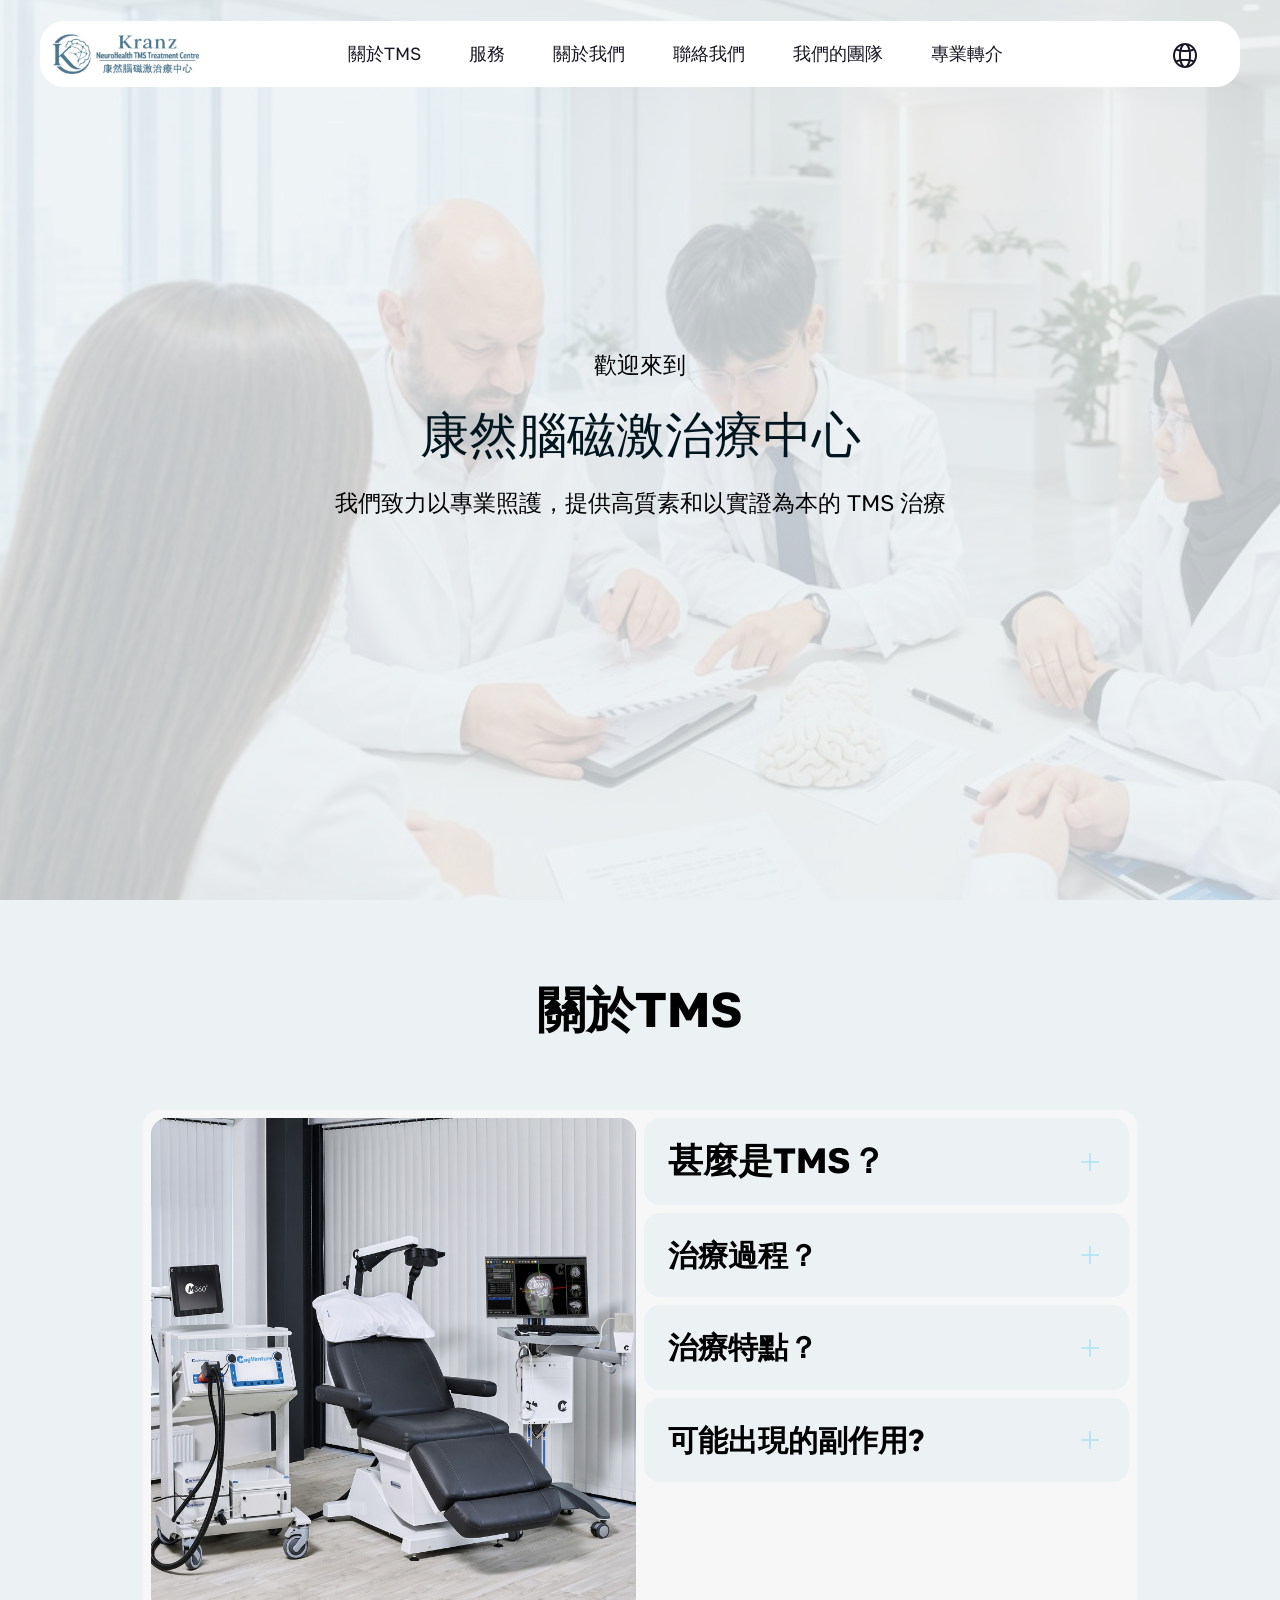
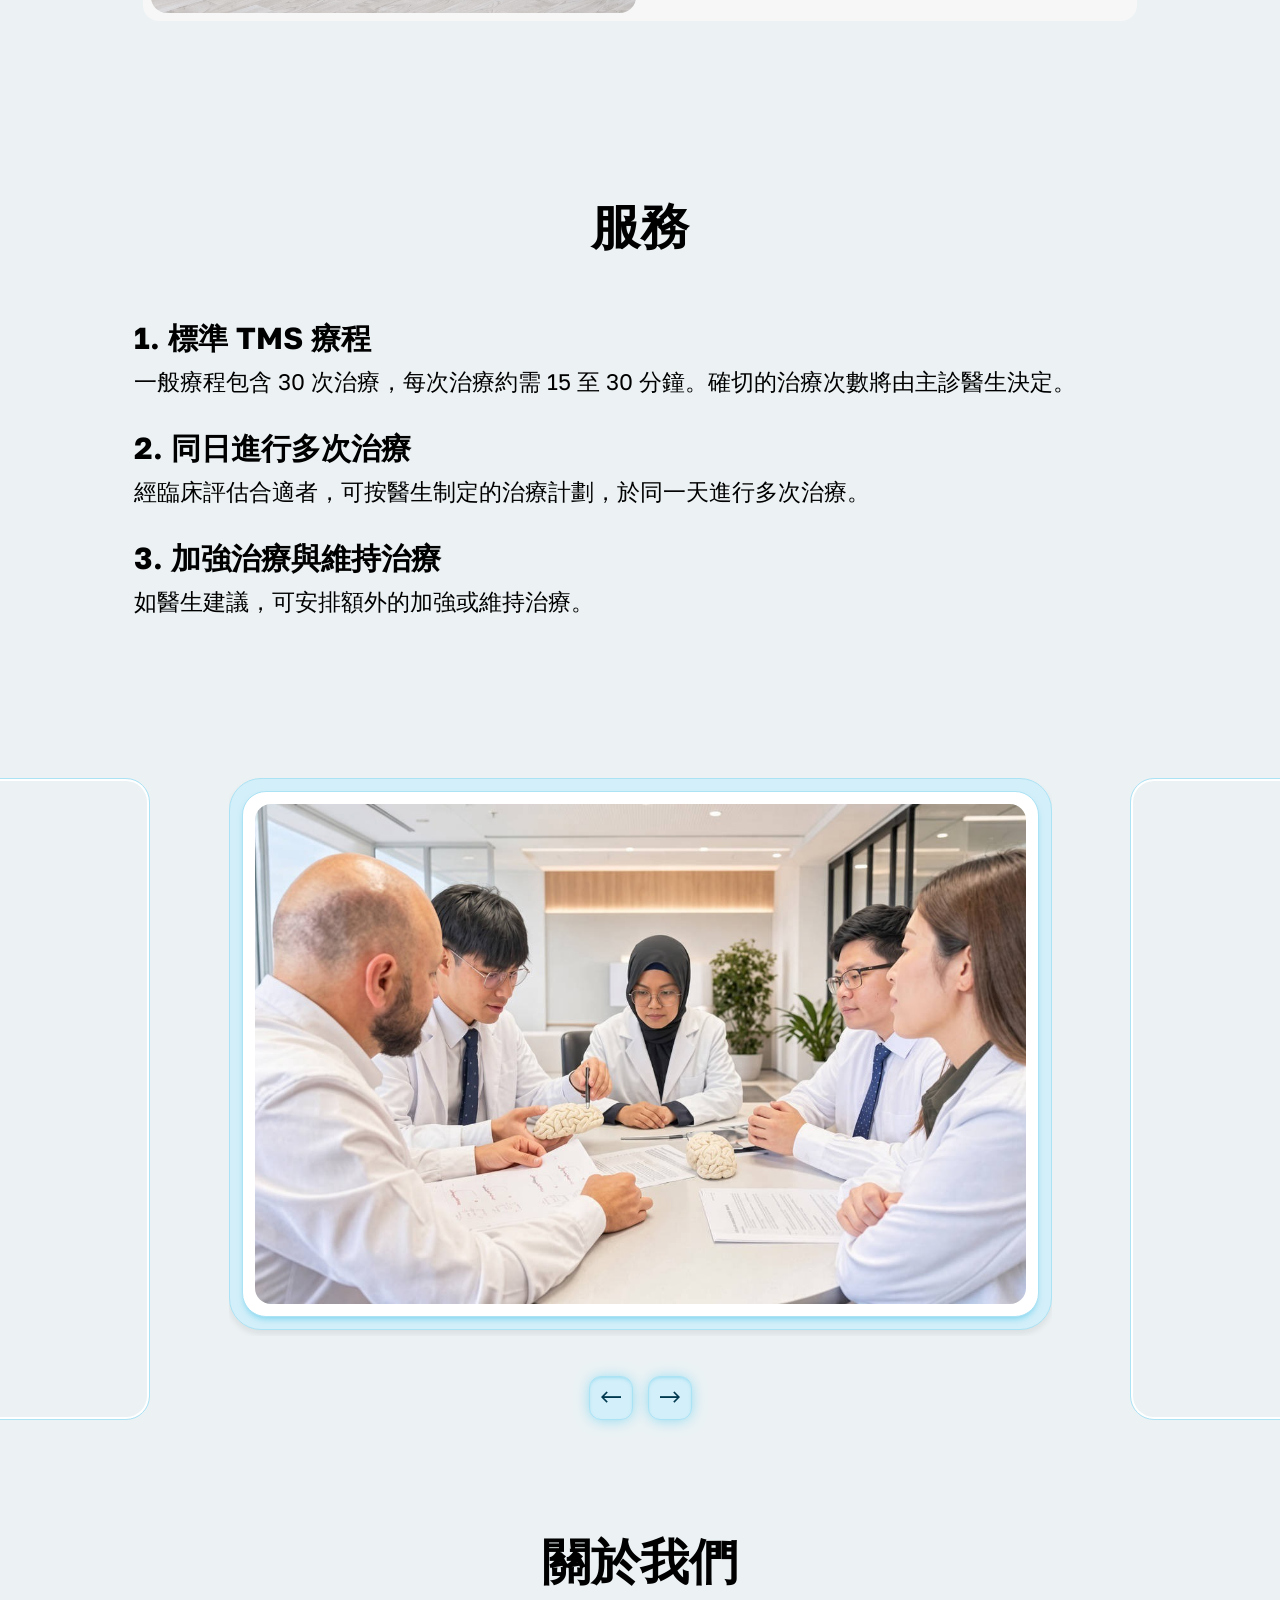
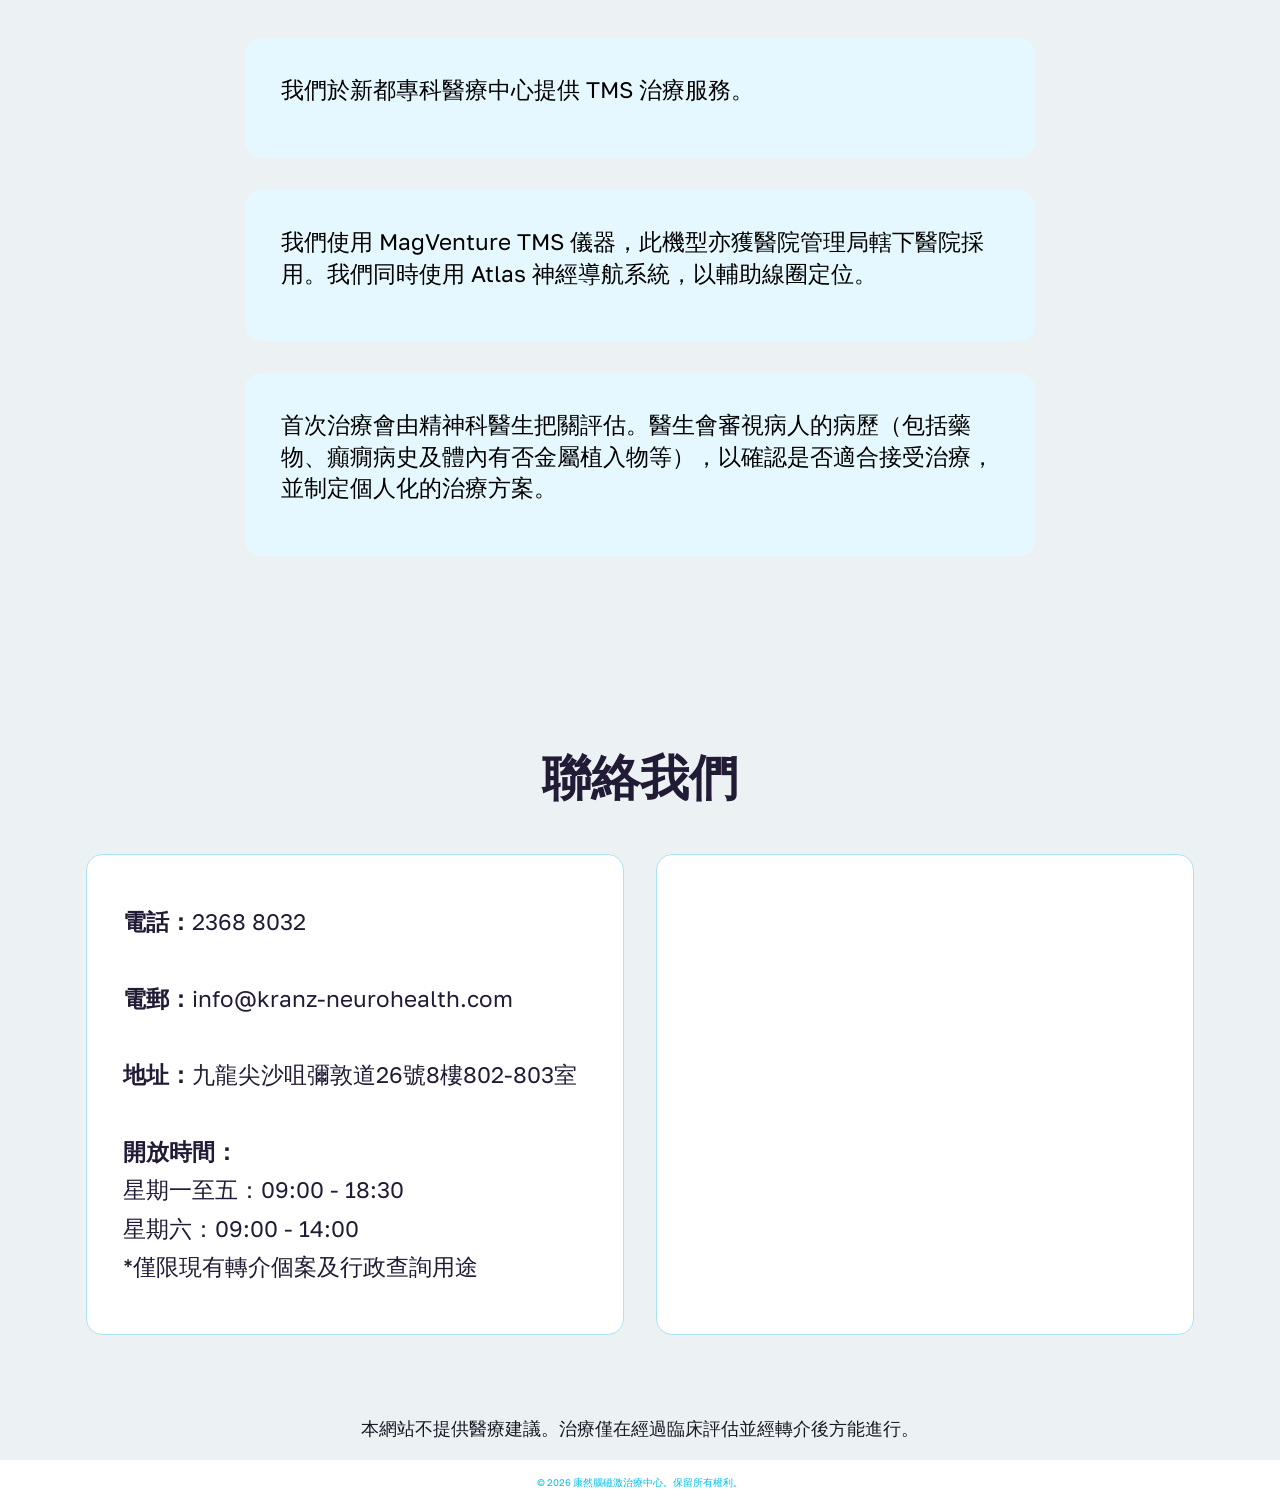
==== commit 829c7316: "Add files via upload" ====
--- a/page1.html
+++ b/page1.html
@@ -22,7 +22,7 @@
   <link rel="stylesheet" href="assets/theme/css/style.css">
   <link rel="preload" href="https://fonts.googleapis.com/css2?family=Golos+Text:wght@400;700&display=swap&display=swap" as="style" onload="this.onload=null;this.rel='stylesheet'">
   <noscript><link rel="stylesheet" href="https://fonts.googleapis.com/css2?family=Golos+Text:wght@400;700&display=swap&display=swap"></noscript>
-  <link rel="preload" as="style" href="assets/mobirise/css/mbr-additional.css?v=UJafC6"><link rel="stylesheet" href="assets/mobirise/css/mbr-additional.css?v=UJafC6" type="text/css">
+  <link rel="preload" as="style" href="assets/mobirise/css/mbr-additional.css?v=qeI6zO"><link rel="stylesheet" href="assets/mobirise/css/mbr-additional.css?v=qeI6zO" type="text/css">
 
   
   
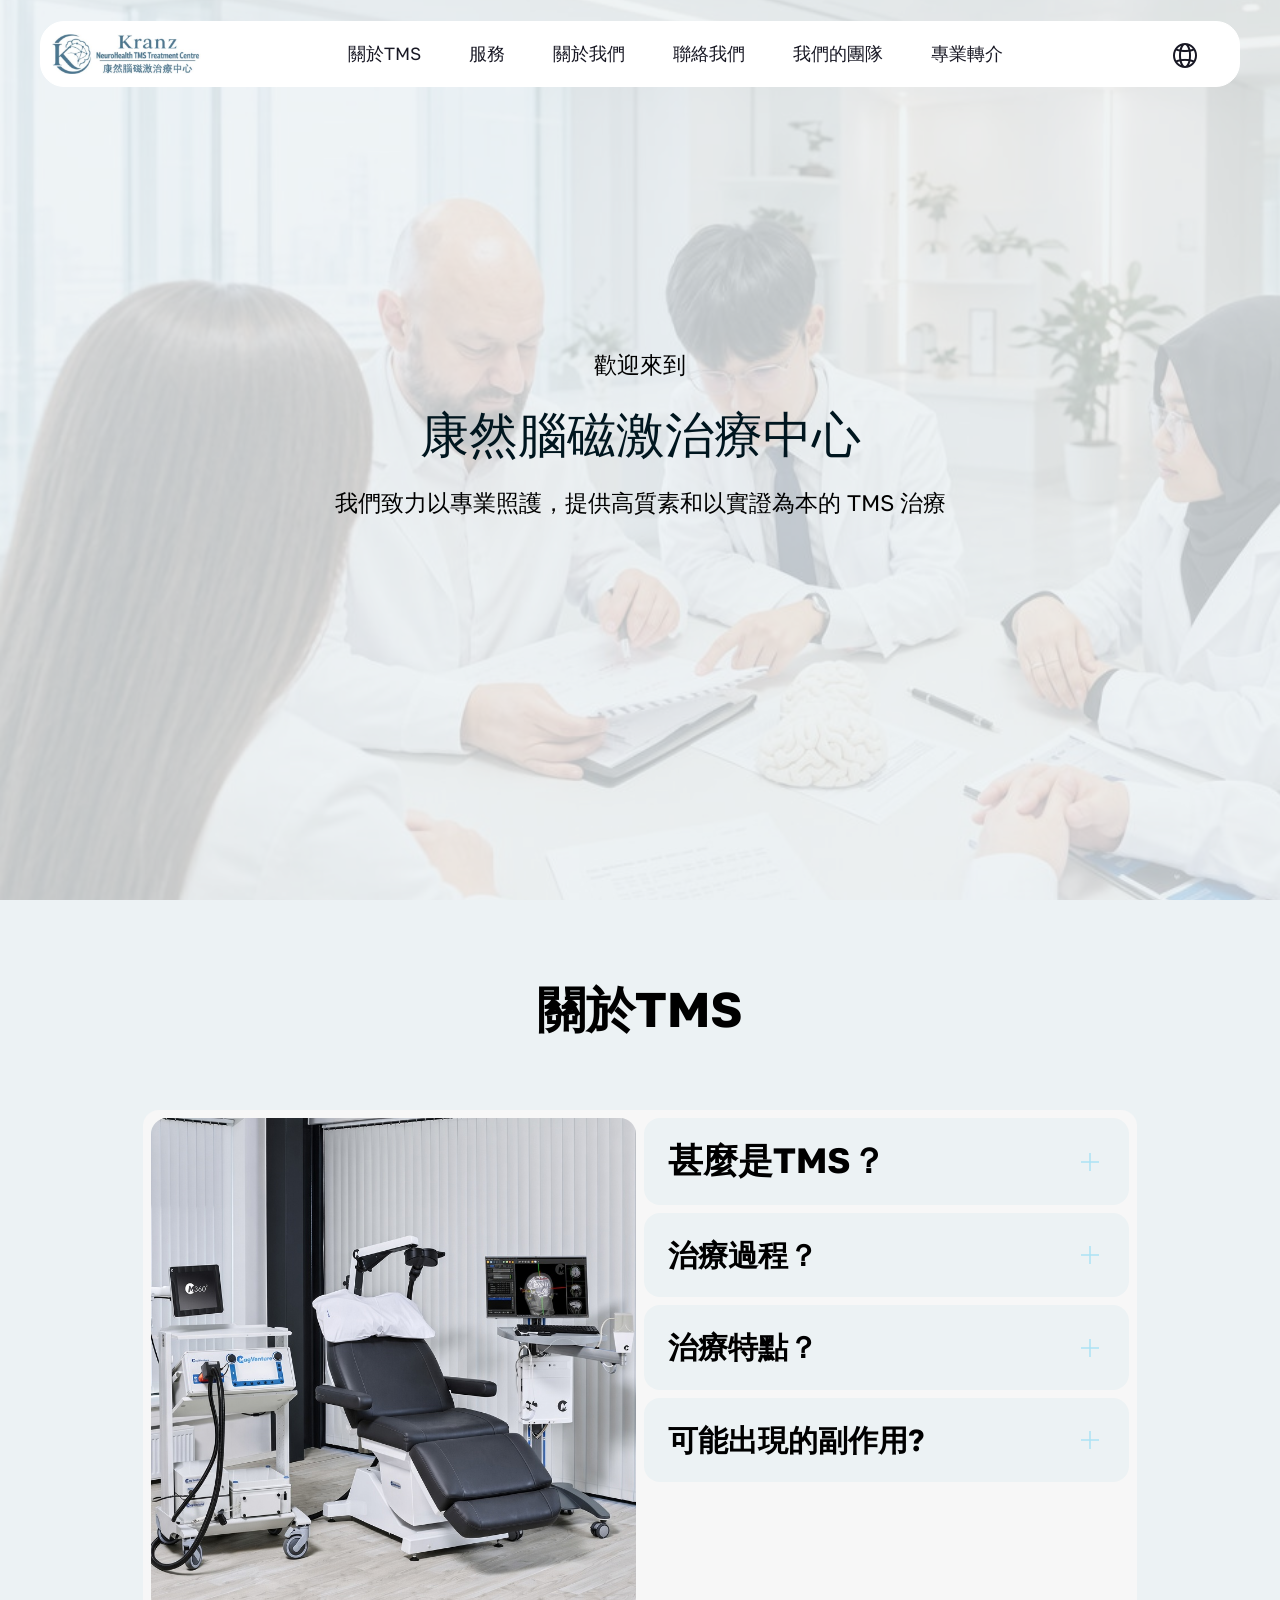
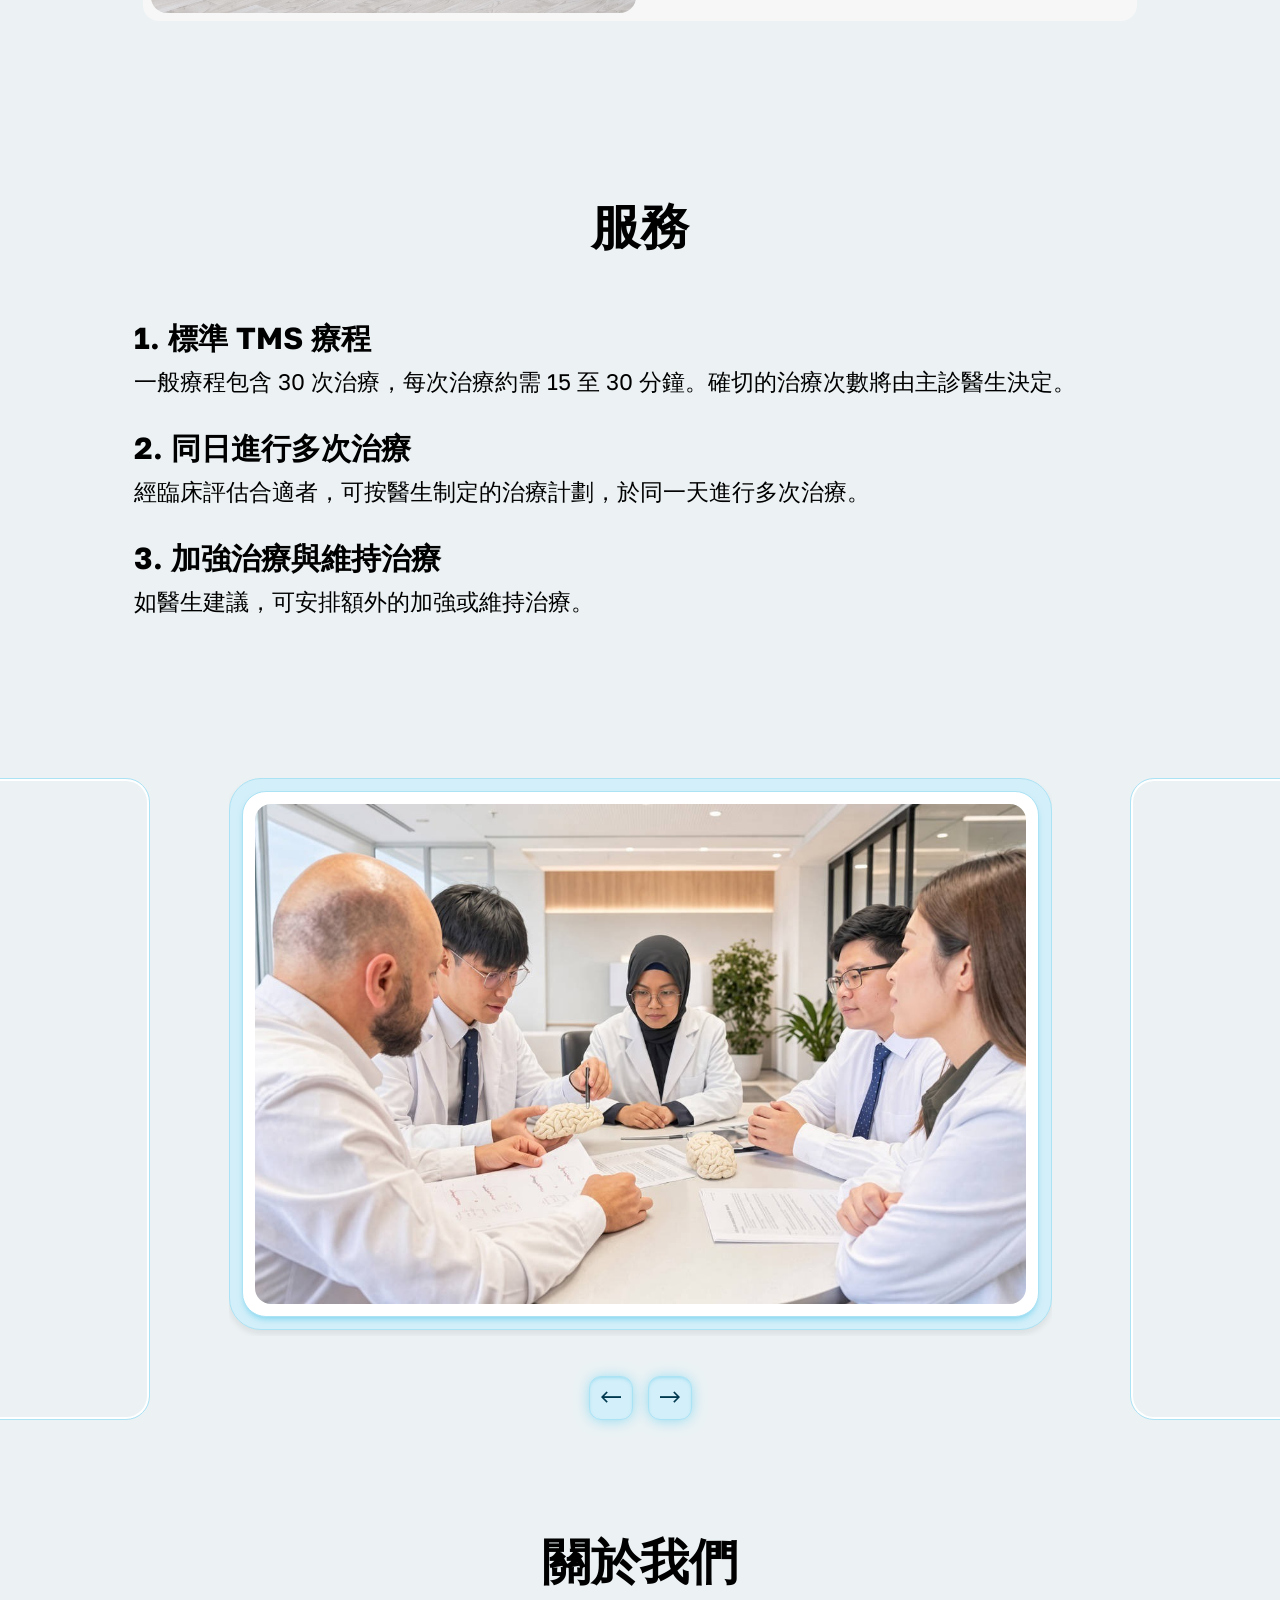
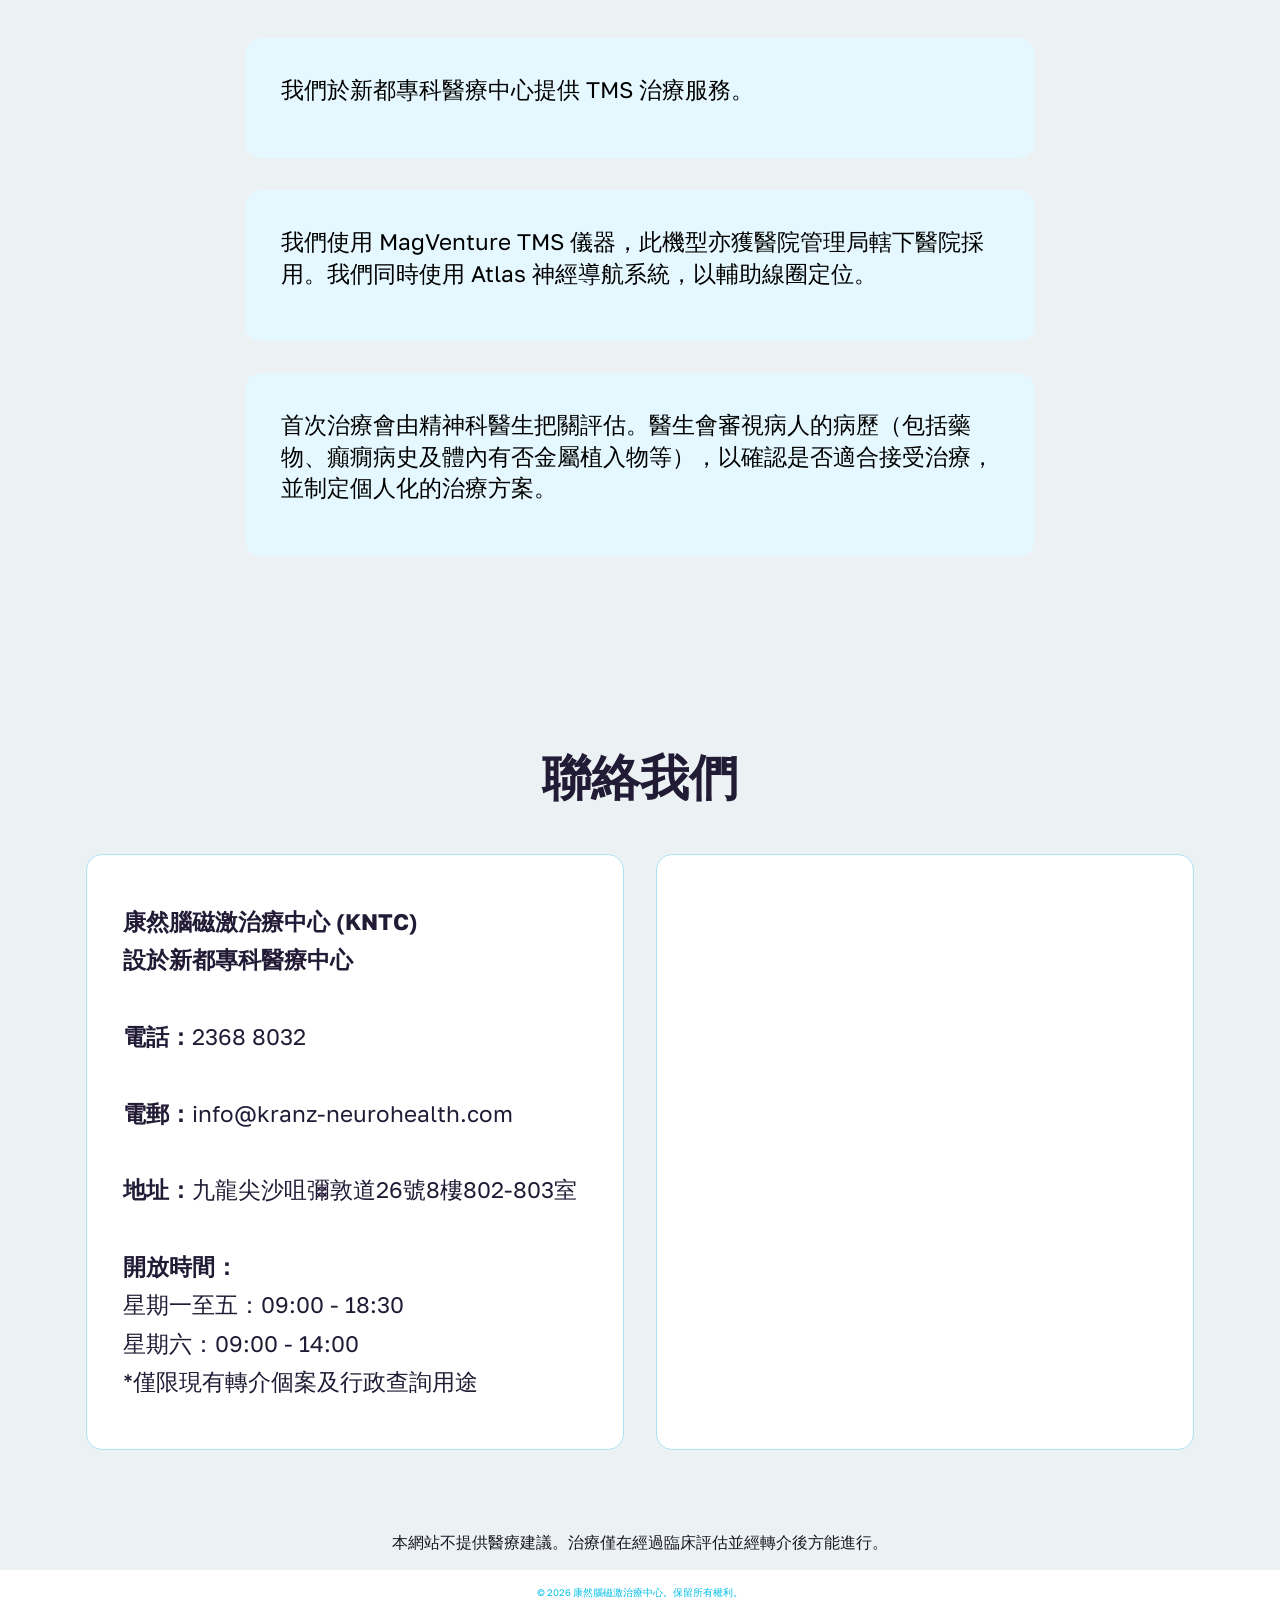
==== commit c7d9e991: "Add files via upload" ====
--- a/page1.html
+++ b/page1.html
@@ -22,7 +22,7 @@
   <link rel="stylesheet" href="assets/theme/css/style.css">
   <link rel="preload" href="https://fonts.googleapis.com/css2?family=Golos+Text:wght@400;700&display=swap&display=swap" as="style" onload="this.onload=null;this.rel='stylesheet'">
   <noscript><link rel="stylesheet" href="https://fonts.googleapis.com/css2?family=Golos+Text:wght@400;700&display=swap&display=swap"></noscript>
-  <link rel="preload" as="style" href="assets/mobirise/css/mbr-additional.css?v=qeI6zO"><link rel="stylesheet" href="assets/mobirise/css/mbr-additional.css?v=qeI6zO" type="text/css">
+  <link rel="preload" as="style" href="assets/mobirise/css/mbr-additional.css?v=Lylty6"><link rel="stylesheet" href="assets/mobirise/css/mbr-additional.css?v=Lylty6" type="text/css">
 
   
   
@@ -120,10 +120,10 @@
                                 <div class="image-wrapper">
                                     <img src="assets/images/4aeaa6ef-3d68-46b4-93dd-cc6c3390ecdc-1034x773.jpeg" alt="">
                                 </div>
-                                <div id="bootstrap-accordion_29" class="panel-group accordionStyles accordion" role="tablist" aria-multiselectable="true">
+                                <div id="bootstrap-accordion_17" class="panel-group accordionStyles accordion" role="tablist" aria-multiselectable="true">
                                     <div class="card">
                                         <div class="card-header" role="tab" id="headingOne">
-                                            <a role="button" class="panel-title collapsed" data-toggle="collapse" data-bs-toggle="collapse" data-core="" href="#collapse1_29" aria-expanded="false" aria-controls="collapse1">
+                                            <a role="button" class="panel-title collapsed" data-toggle="collapse" data-bs-toggle="collapse" data-core="" href="#collapse1_17" aria-expanded="false" aria-controls="collapse1">
                                                 <h4 class="panel-title-edit mbr-fonts-style display-5">
                                                     
                                                 <div><strong style="font-size: 2.2rem; background-color: transparent;">甚麼是TMS？</strong><br></div></h4>
@@ -132,7 +132,7 @@
                                                 </div>
                                             </a>
                                         </div>
-                                        <div id="collapse1_29" class="panel-collapse noScroll collapse" role="tabpanel" aria-labelledby="headingOne" data-parent="#accordion" data-bs-parent="#bootstrap-accordion_29">
+                                        <div id="collapse1_17" class="panel-collapse noScroll collapse" role="tabpanel" aria-labelledby="headingOne" data-parent="#accordion" data-bs-parent="#bootstrap-accordion_17">
                                             <div class="panel-body">
                                                 <p class="panel-text mbr-fonts-style display-4">腦磁激（TMS）是一種非侵入性治療方式，透過磁刺激線圈向大腦的特定區域傳遞磁脈衝。我們使用的設備已獲得美國食品藥物管理局（FDA）核准及歐盟（CE）認可，並已在臨床上應用超過 20 年，包括香港醫院管理局轄下的醫院。<br></p>
                                                 
@@ -142,14 +142,14 @@
                                     </div>
                                     <div class="card">
                                         <div class="card-header" role="tab" id="headingTwo">
-                                            <a role="button" class="panel-title collapsed" data-toggle="collapse" data-bs-toggle="collapse" data-core="" href="#collapse2_29" aria-expanded="false" aria-controls="collapse2">
+                                            <a role="button" class="panel-title collapsed" data-toggle="collapse" data-bs-toggle="collapse" data-core="" href="#collapse2_17" aria-expanded="false" aria-controls="collapse2">
                                                 <h4 class="panel-title-edit mbr-fonts-style display-5"><strong>治療過程？</strong></h4>
                                                 <div class="icon-wrapper">
                                                     <span class="sign mobi-mbri mobi-mbri-plus mbr-iconfont"></span>
                                                 </div>
                                             </a>
                                         </div>
-                                        <div id="collapse2_29" class="panel-collapse noScroll collapse" role="tabpanel" aria-labelledby="headingTwo" data-parent="#accordion" data-bs-parent="#bootstrap-accordion_29">
+                                        <div id="collapse2_17" class="panel-collapse noScroll collapse" role="tabpanel" aria-labelledby="headingTwo" data-parent="#accordion" data-bs-parent="#bootstrap-accordion_17">
                                             <div class="panel-body">
                                                 <p class="panel-text mbr-fonts-style display-4">TMS 治療僅限於由醫生轉介。治療會以一系列的方式進行，具體的療程次數及時間安排由主診醫生決定。詳情請參閱下方「服務」。<br>
 <br>臨床評估及治療決定經由主診醫生負責。&nbsp;<br></p>
@@ -160,7 +160,7 @@
                                     </div>
                                     <div class="card">
                                         <div class="card-header" role="tab" id="headingThree">
-                                            <a role="button" class="panel-title collapsed" data-toggle="collapse" data-bs-toggle="collapse" data-core="" href="#collapse3_29" aria-expanded="false" aria-controls="collapse3">
+                                            <a role="button" class="panel-title collapsed" data-toggle="collapse" data-bs-toggle="collapse" data-core="" href="#collapse3_17" aria-expanded="false" aria-controls="collapse3">
                                                 <h4 class="panel-title-edit mbr-fonts-style display-5">
                                                     
                                                 <div><strong>治療特點？</strong></div></h4>
@@ -169,7 +169,7 @@
                                                 </div>
                                             </a>
                                         </div>
-                                        <div id="collapse3_29" class="panel-collapse noScroll collapse" role="tabpanel" aria-labelledby="headingThree" data-parent="#accordion" data-bs-parent="#bootstrap-accordion_29">
+                                        <div id="collapse3_17" class="panel-collapse noScroll collapse" role="tabpanel" aria-labelledby="headingThree" data-parent="#accordion" data-bs-parent="#bootstrap-accordion_17">
                                             <div class="panel-body">
                                                 <p class="panel-text mbr-fonts-style display-4">•    非侵入性：無需麻醉；患者在整個療程中保持清醒<br>• 無需恢復期：每次治療後便可進行日常活動 <br></p>
                                                 
@@ -179,7 +179,7 @@
                                     </div>
                                     <div class="card">
                                         <div class="card-header" role="tab" id="headingFour">
-                                            <a role="button" class="panel-title collapsed" data-toggle="collapse" data-bs-toggle="collapse" data-core="" href="#collapse4_29" aria-expanded="false" aria-controls="collapse4">
+                                            <a role="button" class="panel-title collapsed" data-toggle="collapse" data-bs-toggle="collapse" data-core="" href="#collapse4_17" aria-expanded="false" aria-controls="collapse4">
                                                 <h4 class="panel-title-edit mbr-fonts-style display-5">
                                                     
                                                 <div><strong>可能出現的副作用?</strong></div></h4>
@@ -188,7 +188,7 @@
                                                 </div>
                                             </a>
                                         </div>
-                                        <div id="collapse4_29" class="panel-collapse noScroll collapse" role="tabpanel" aria-labelledby="headingFour" data-parent="#accordion" data-bs-parent="#bootstrap-accordion_29">
+                                        <div id="collapse4_17" class="panel-collapse noScroll collapse" role="tabpanel" aria-labelledby="headingFour" data-parent="#accordion" data-bs-parent="#bootstrap-accordion_17">
                                             <div class="panel-body">
                                                 <p class="panel-text mbr-fonts-style display-4">部分人士可能會出現輕微且短暫的反應，例如：<br>• 面部肌肉抽動
 <br>• 頭皮感到不適
@@ -369,7 +369,7 @@
                     <div class="text-wrapper">
                         
                         <ul class="list mbr-fonts-style display-7">
-                            <li class="mbr-text item-wrap"><strong>電話：</strong>2368 8032</li><li class="mbr-text item-wrap"><br></li>
+                            <li class="mbr-text item-wrap"><strong>康然腦磁激治療中心 (KNTC)</strong></li><li class="mbr-text item-wrap"><strong>設於新都專科醫療中心</strong></li><li class="mbr-text item-wrap"><strong><br></strong></li><li class="mbr-text item-wrap"><strong>電話：</strong>2368 8032</li><li class="mbr-text item-wrap"><br></li>
                             <li class="mbr-text item-wrap"><strong>電郵：</strong>info@kranz-neurohealth.com</li><li class="mbr-text item-wrap"><br></li>
                             <li class="mbr-text item-wrap"><strong>地址：</strong>九龍尖沙咀彌敦道26號8樓802-803室</li><li class="mbr-text item-wrap"><br></li>
                             <li class="mbr-text item-wrap"><strong>開放時間：</strong></li><li class="mbr-text item-wrap">星期一至五：09:00 - 18:30
@@ -400,7 +400,7 @@
                 <div class="content-wrapper">
                     
                     
-                    <h2 class="mbr-section-title mbr-fonts-style display-4">本網站不提供醫療建議。治療僅在經過臨床評估並經轉介後方能進行。</h2>
+                    <h2 class="mbr-section-title mbr-fonts-style text-1">本網站不提供醫療建議。治療僅在經過臨床評估並經轉介後方能進行。</h2>
                     
                 </div>
             </div>
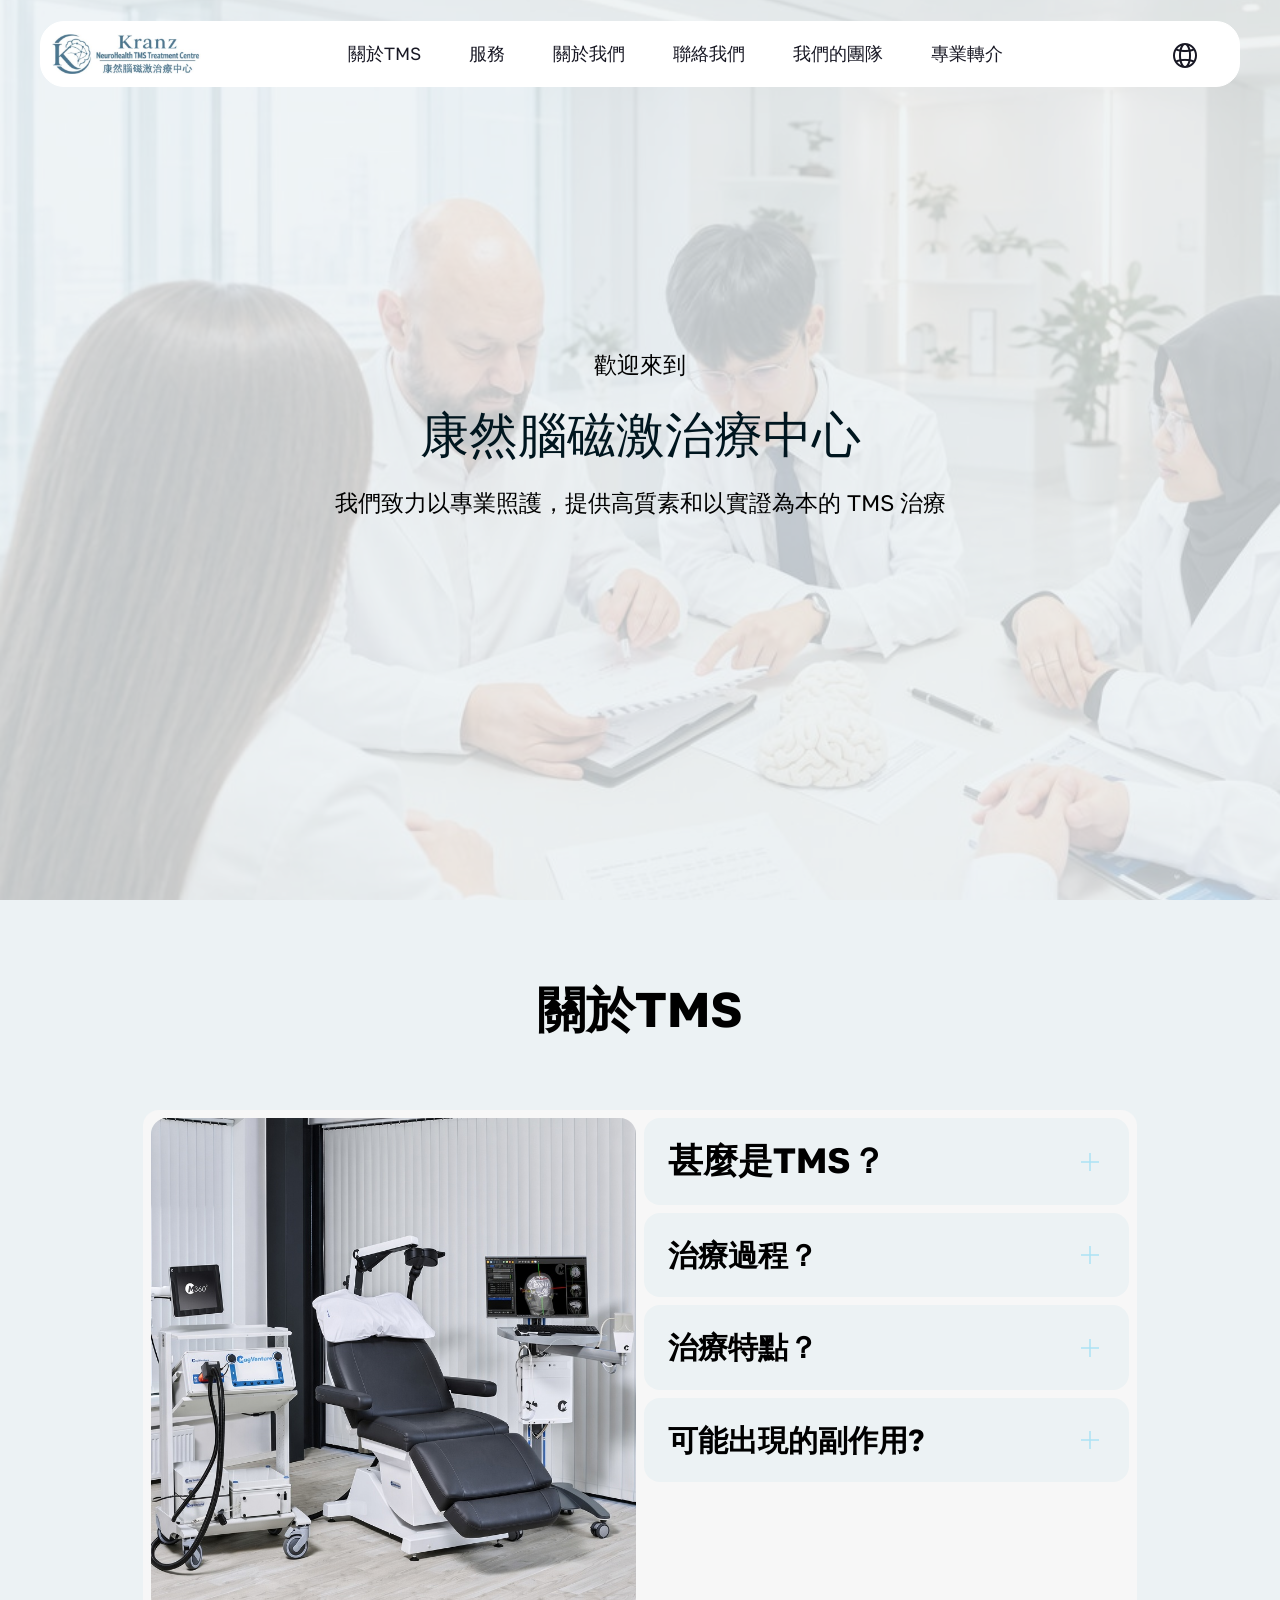
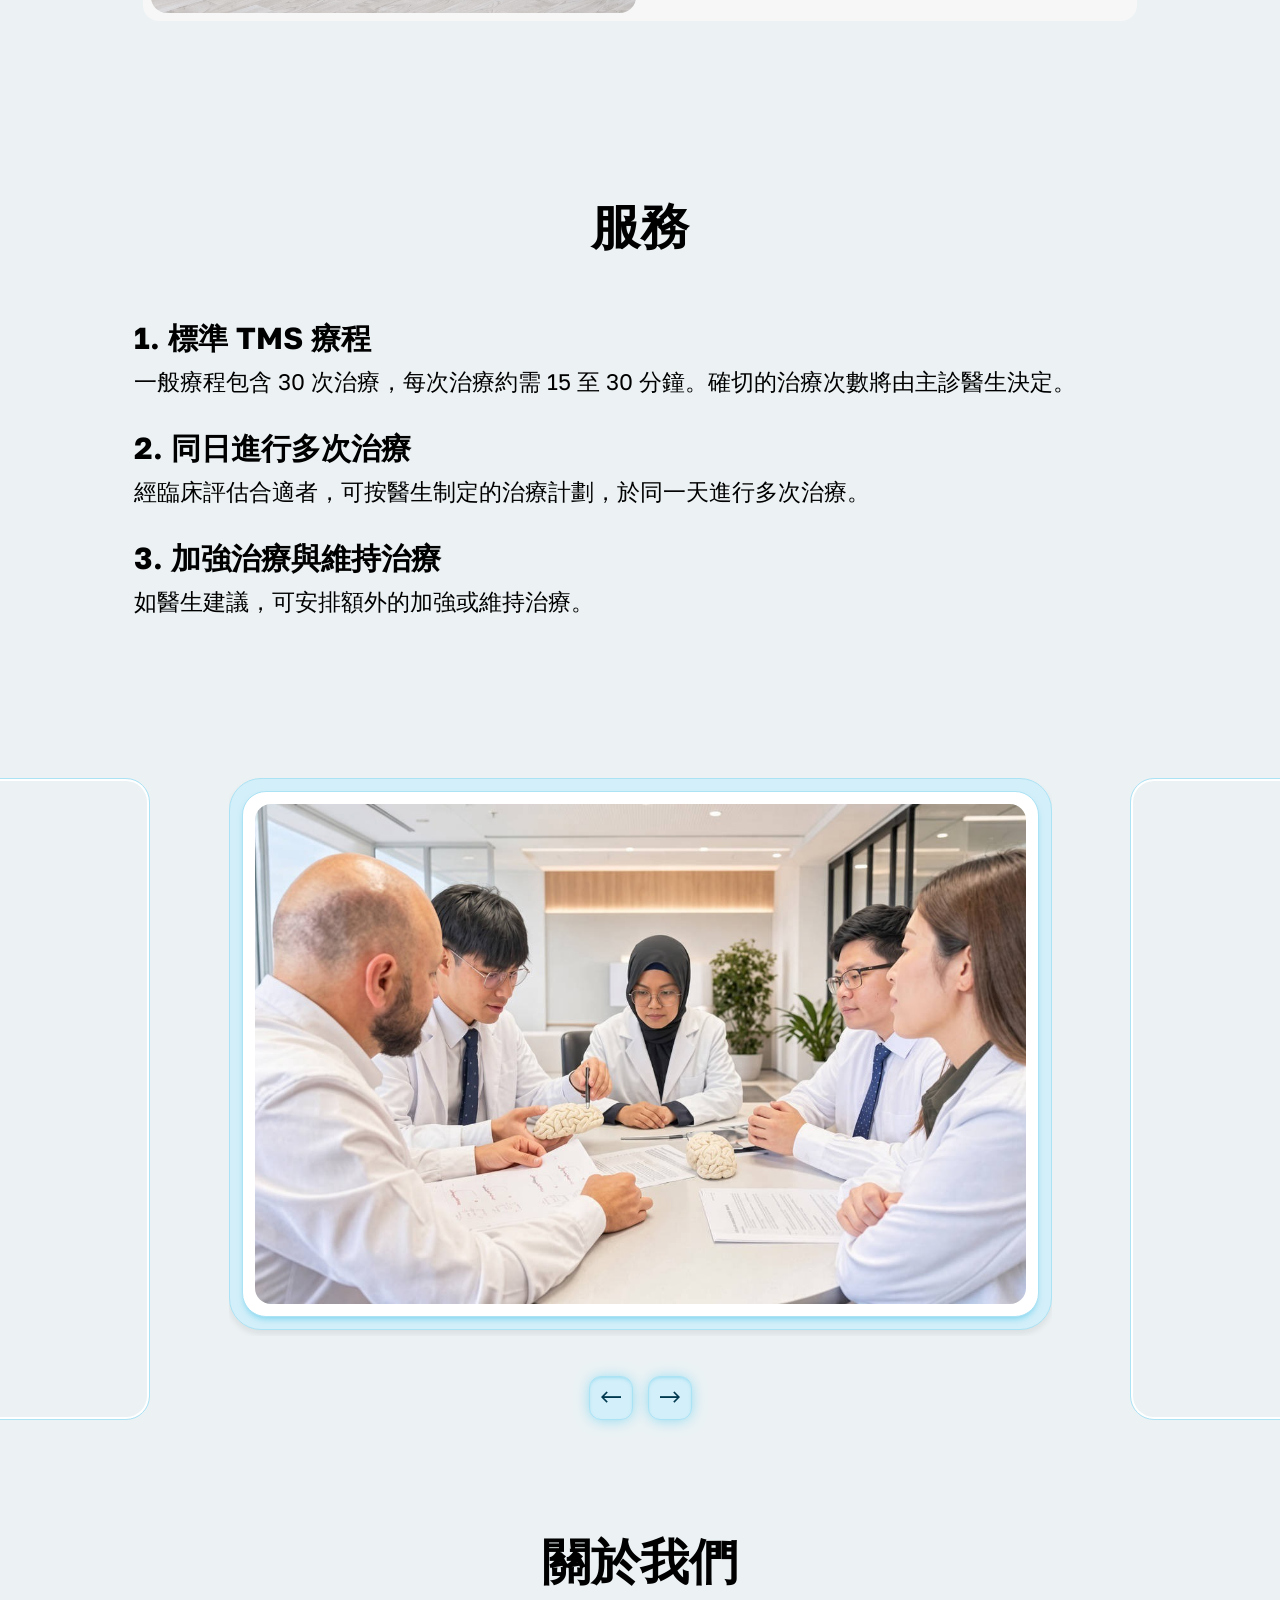
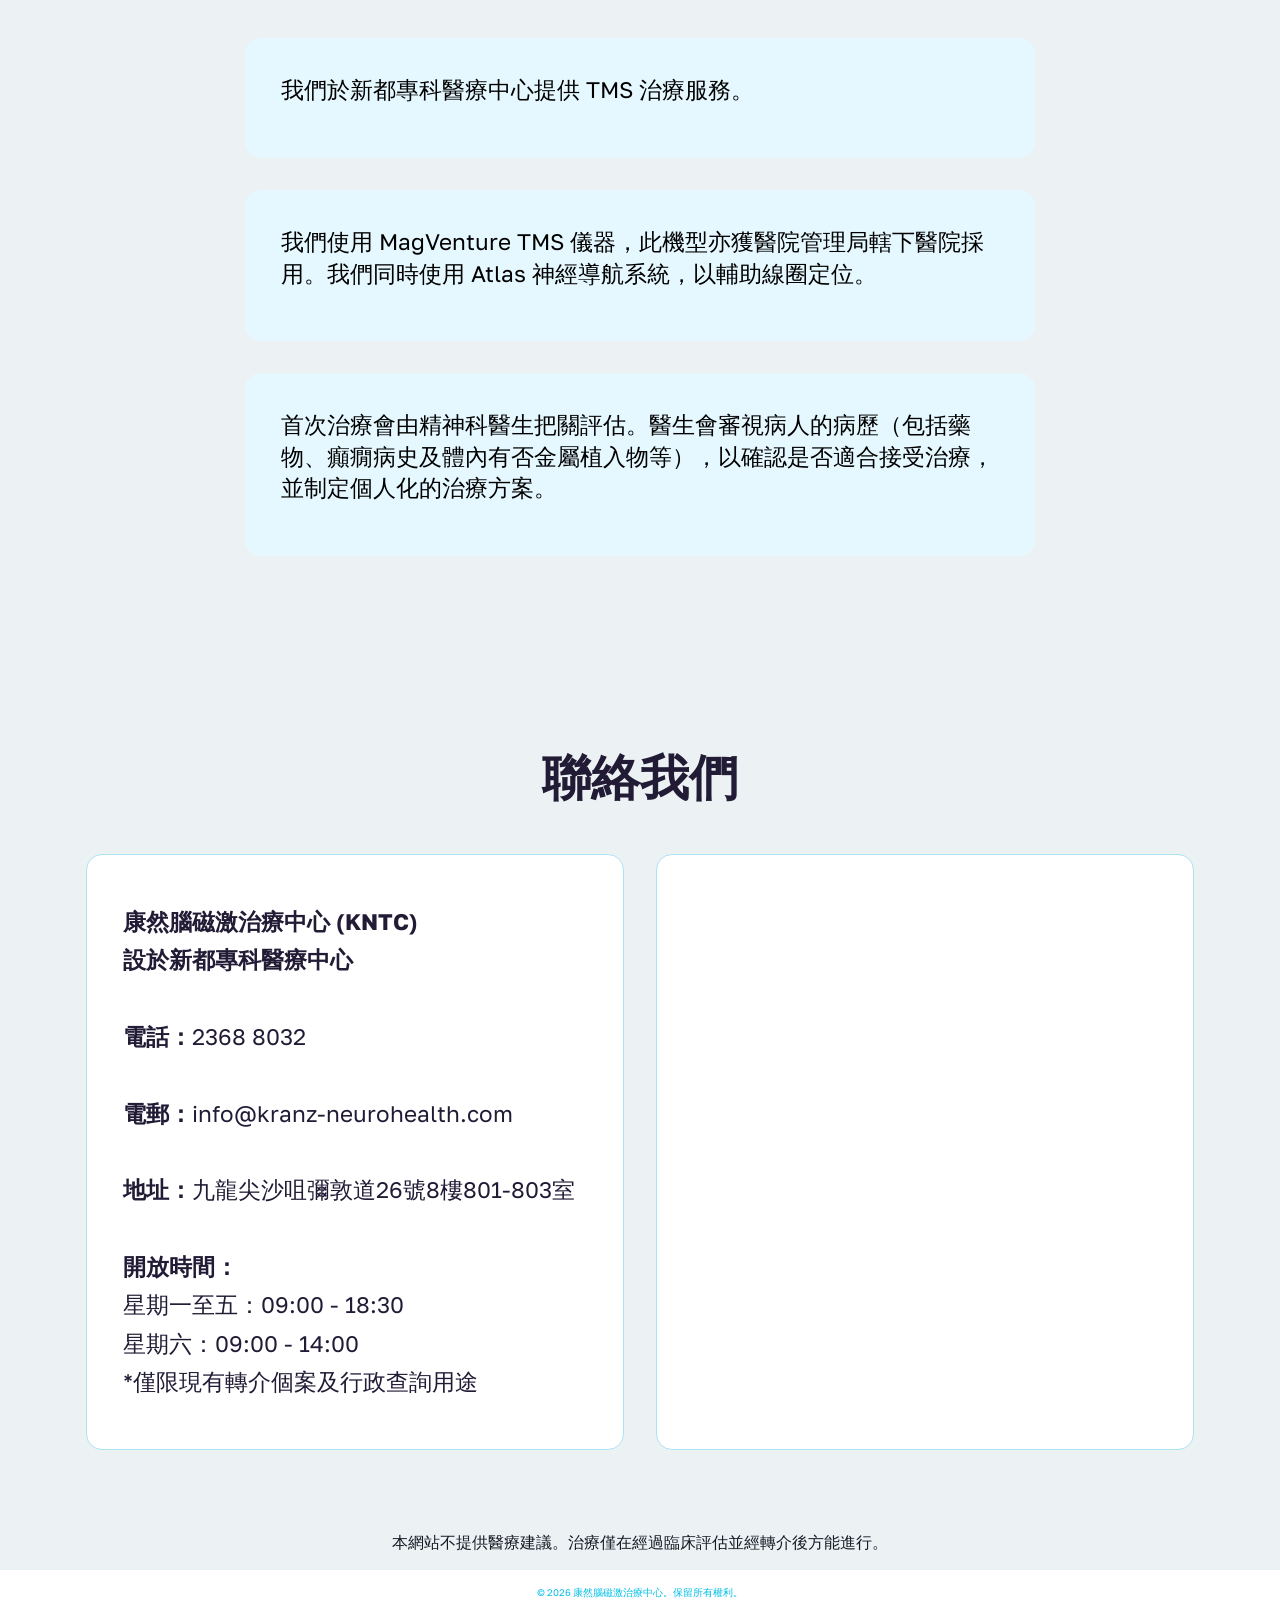
==== commit 34b660e5: "Add files via upload" ====
--- a/page1.html
+++ b/page1.html
@@ -1,10 +1,10 @@
 <!DOCTYPE html>
 <html  >
 <head>
-  
+  <!-- Site made with Mobirise Website Builder v6.1.12, https://mobirise.com -->
   <meta charset="UTF-8">
   <meta http-equiv="X-UA-Compatible" content="IE=edge">
-  
+  <meta name="generator" content="Mobirise v6.1.12, mobirise.com">
   <meta name="twitter:card" content="summary_large_image"/>
   <meta name="twitter:image:src" content="assets/images/page1-meta.jpeg">
   <meta property="og:image" content="assets/images/page1-meta.jpeg">
@@ -22,7 +22,7 @@
   <link rel="stylesheet" href="assets/theme/css/style.css">
   <link rel="preload" href="https://fonts.googleapis.com/css2?family=Golos+Text:wght@400;700&display=swap&display=swap" as="style" onload="this.onload=null;this.rel='stylesheet'">
   <noscript><link rel="stylesheet" href="https://fonts.googleapis.com/css2?family=Golos+Text:wght@400;700&display=swap&display=swap"></noscript>
-  <link rel="preload" as="style" href="assets/mobirise/css/mbr-additional.css?v=Lylty6"><link rel="stylesheet" href="assets/mobirise/css/mbr-additional.css?v=Lylty6" type="text/css">
+  <link rel="preload" as="style" href="assets/mobirise/css/mbr-additional.css?v=rlztLR"><link rel="stylesheet" href="assets/mobirise/css/mbr-additional.css?v=rlztLR" type="text/css">
 
   
   
@@ -38,7 +38,7 @@
 			<div class="navbar-brand">
 				<span class="navbar-logo">
 					<a href="index.html#top">
-						<img src="assets/images/logo-477x129.jpeg" alt="" style="height: 3.5rem;">
+						<img src="assets/images/logo-477x129.jpeg" alt="Mobirise Website Builder" style="height: 3.5rem;">
 					</a>
 				</span>
 				
@@ -118,12 +118,12 @@
                             </div>
                             <div class="card-wrapper">
                                 <div class="image-wrapper">
-                                    <img src="assets/images/4aeaa6ef-3d68-46b4-93dd-cc6c3390ecdc-1034x773.jpeg" alt="">
-                                </div>
-                                <div id="bootstrap-accordion_17" class="panel-group accordionStyles accordion" role="tablist" aria-multiselectable="true">
+                                    <img src="assets/images/4aeaa6ef-3d68-46b4-93dd-cc6c3390ecdc-1034x773.jpeg" alt="Mobirise Website Builder">
+                                </div>
+                                <div id="bootstrap-accordion_2" class="panel-group accordionStyles accordion" role="tablist" aria-multiselectable="true">
                                     <div class="card">
                                         <div class="card-header" role="tab" id="headingOne">
-                                            <a role="button" class="panel-title collapsed" data-toggle="collapse" data-bs-toggle="collapse" data-core="" href="#collapse1_17" aria-expanded="false" aria-controls="collapse1">
+                                            <a role="button" class="panel-title collapsed" data-toggle="collapse" data-bs-toggle="collapse" data-core="" href="#collapse1_2" aria-expanded="false" aria-controls="collapse1">
                                                 <h4 class="panel-title-edit mbr-fonts-style display-5">
                                                     
                                                 <div><strong style="font-size: 2.2rem; background-color: transparent;">甚麼是TMS？</strong><br></div></h4>
@@ -132,7 +132,7 @@
                                                 </div>
                                             </a>
                                         </div>
-                                        <div id="collapse1_17" class="panel-collapse noScroll collapse" role="tabpanel" aria-labelledby="headingOne" data-parent="#accordion" data-bs-parent="#bootstrap-accordion_17">
+                                        <div id="collapse1_2" class="panel-collapse noScroll collapse" role="tabpanel" aria-labelledby="headingOne" data-parent="#accordion" data-bs-parent="#bootstrap-accordion_2">
                                             <div class="panel-body">
                                                 <p class="panel-text mbr-fonts-style display-4">腦磁激（TMS）是一種非侵入性治療方式，透過磁刺激線圈向大腦的特定區域傳遞磁脈衝。我們使用的設備已獲得美國食品藥物管理局（FDA）核准及歐盟（CE）認可，並已在臨床上應用超過 20 年，包括香港醫院管理局轄下的醫院。<br></p>
                                                 
@@ -142,14 +142,14 @@
                                     </div>
                                     <div class="card">
                                         <div class="card-header" role="tab" id="headingTwo">
-                                            <a role="button" class="panel-title collapsed" data-toggle="collapse" data-bs-toggle="collapse" data-core="" href="#collapse2_17" aria-expanded="false" aria-controls="collapse2">
+                                            <a role="button" class="panel-title collapsed" data-toggle="collapse" data-bs-toggle="collapse" data-core="" href="#collapse2_2" aria-expanded="false" aria-controls="collapse2">
                                                 <h4 class="panel-title-edit mbr-fonts-style display-5"><strong>治療過程？</strong></h4>
                                                 <div class="icon-wrapper">
                                                     <span class="sign mobi-mbri mobi-mbri-plus mbr-iconfont"></span>
                                                 </div>
                                             </a>
                                         </div>
-                                        <div id="collapse2_17" class="panel-collapse noScroll collapse" role="tabpanel" aria-labelledby="headingTwo" data-parent="#accordion" data-bs-parent="#bootstrap-accordion_17">
+                                        <div id="collapse2_2" class="panel-collapse noScroll collapse" role="tabpanel" aria-labelledby="headingTwo" data-parent="#accordion" data-bs-parent="#bootstrap-accordion_2">
                                             <div class="panel-body">
                                                 <p class="panel-text mbr-fonts-style display-4">TMS 治療僅限於由醫生轉介。治療會以一系列的方式進行，具體的療程次數及時間安排由主診醫生決定。詳情請參閱下方「服務」。<br>
 <br>臨床評估及治療決定經由主診醫生負責。&nbsp;<br></p>
@@ -160,7 +160,7 @@
                                     </div>
                                     <div class="card">
                                         <div class="card-header" role="tab" id="headingThree">
-                                            <a role="button" class="panel-title collapsed" data-toggle="collapse" data-bs-toggle="collapse" data-core="" href="#collapse3_17" aria-expanded="false" aria-controls="collapse3">
+                                            <a role="button" class="panel-title collapsed" data-toggle="collapse" data-bs-toggle="collapse" data-core="" href="#collapse3_2" aria-expanded="false" aria-controls="collapse3">
                                                 <h4 class="panel-title-edit mbr-fonts-style display-5">
                                                     
                                                 <div><strong>治療特點？</strong></div></h4>
@@ -169,7 +169,7 @@
                                                 </div>
                                             </a>
                                         </div>
-                                        <div id="collapse3_17" class="panel-collapse noScroll collapse" role="tabpanel" aria-labelledby="headingThree" data-parent="#accordion" data-bs-parent="#bootstrap-accordion_17">
+                                        <div id="collapse3_2" class="panel-collapse noScroll collapse" role="tabpanel" aria-labelledby="headingThree" data-parent="#accordion" data-bs-parent="#bootstrap-accordion_2">
                                             <div class="panel-body">
                                                 <p class="panel-text mbr-fonts-style display-4">•    非侵入性：無需麻醉；患者在整個療程中保持清醒<br>• 無需恢復期：每次治療後便可進行日常活動 <br></p>
                                                 
@@ -179,7 +179,7 @@
                                     </div>
                                     <div class="card">
                                         <div class="card-header" role="tab" id="headingFour">
-                                            <a role="button" class="panel-title collapsed" data-toggle="collapse" data-bs-toggle="collapse" data-core="" href="#collapse4_17" aria-expanded="false" aria-controls="collapse4">
+                                            <a role="button" class="panel-title collapsed" data-toggle="collapse" data-bs-toggle="collapse" data-core="" href="#collapse4_2" aria-expanded="false" aria-controls="collapse4">
                                                 <h4 class="panel-title-edit mbr-fonts-style display-5">
                                                     
                                                 <div><strong>可能出現的副作用?</strong></div></h4>
@@ -188,7 +188,7 @@
                                                 </div>
                                             </a>
                                         </div>
-                                        <div id="collapse4_17" class="panel-collapse noScroll collapse" role="tabpanel" aria-labelledby="headingFour" data-parent="#accordion" data-bs-parent="#bootstrap-accordion_17">
+                                        <div id="collapse4_2" class="panel-collapse noScroll collapse" role="tabpanel" aria-labelledby="headingFour" data-parent="#accordion" data-bs-parent="#bootstrap-accordion_2">
                                             <div class="panel-body">
                                                 <p class="panel-text mbr-fonts-style display-4">部分人士可能會出現輕微且短暫的反應，例如：<br>• 面部肌肉抽動
 <br>• 頭皮感到不適
@@ -274,7 +274,7 @@
                                 <div class="slide-content large-radius">
                                     <div class="item-wrapper middle-radius">
                                         <div class="item-img">
-                                            <img src="assets/images/group202-1312x784.jpeg" alt="" data-slide-to="1" data-bs-slide-to="1">
+                                            <img src="assets/images/group202-1312x784.jpeg" alt="Mobirise Website Builder" data-slide-to="1" data-bs-slide-to="1">
                                         </div>
                                     </div>
                                 </div>
@@ -282,7 +282,7 @@
                                 <div class="slide-content large-radius">
                                     <div class="item-wrapper middle-radius">
                                         <div class="item-img">
-                                            <img src="assets/images/ga6cu-1-1184x880.jpeg" alt="" data-slide-to="2" data-bs-slide-to="2">
+                                            <img src="assets/images/ga6cu-1-1184x880.jpeg" alt="Mobirise Website Builder" data-slide-to="2" data-bs-slide-to="2">
                                         </div>
                                     </div>
                                 </div>
@@ -290,7 +290,7 @@
                                 <div class="slide-content large-radius">
                                     <div class="item-wrapper middle-radius">
                                         <div class="item-img">
-                                            <img src="assets/images/group201-1152x864.jpeg" alt="" data-slide-to="1" data-bs-slide-to="1">
+                                            <img src="assets/images/group201-1152x864.jpeg" alt="Mobirise Website Builder" data-slide-to="1" data-bs-slide-to="1">
                                         </div>
                                     </div>
                                 </div>
@@ -371,7 +371,7 @@
                         <ul class="list mbr-fonts-style display-7">
                             <li class="mbr-text item-wrap"><strong>康然腦磁激治療中心 (KNTC)</strong></li><li class="mbr-text item-wrap"><strong>設於新都專科醫療中心</strong></li><li class="mbr-text item-wrap"><strong><br></strong></li><li class="mbr-text item-wrap"><strong>電話：</strong>2368 8032</li><li class="mbr-text item-wrap"><br></li>
                             <li class="mbr-text item-wrap"><strong>電郵：</strong>info@kranz-neurohealth.com</li><li class="mbr-text item-wrap"><br></li>
-                            <li class="mbr-text item-wrap"><strong>地址：</strong>九龍尖沙咀彌敦道26號8樓802-803室</li><li class="mbr-text item-wrap"><br></li>
+                            <li class="mbr-text item-wrap"><strong>地址：</strong>九龍尖沙咀彌敦道26號8樓801-803室</li><li class="mbr-text item-wrap"><br></li>
                             <li class="mbr-text item-wrap"><strong>開放時間：</strong></li><li class="mbr-text item-wrap">星期一至五：09:00 - 18:30
 </li><li class="mbr-text item-wrap">星期六：09:00 - 14:00</li><li class="mbr-text item-wrap">*僅限現有轉介個案及行政查詢用途</li>
                         </ul>
--- a/assets/theme/css/style.css
+++ b/assets/theme/css/style.css
@@ -970,4 +970,11 @@
     width: 300% !important;
     left: -100% !important;
   }
+}.engine {
+	position: absolute;
+	text-indent: -2400px;
+	text-align: center;
+	padding: 0;
+	top: 0;
+	left: -2400px;
 }
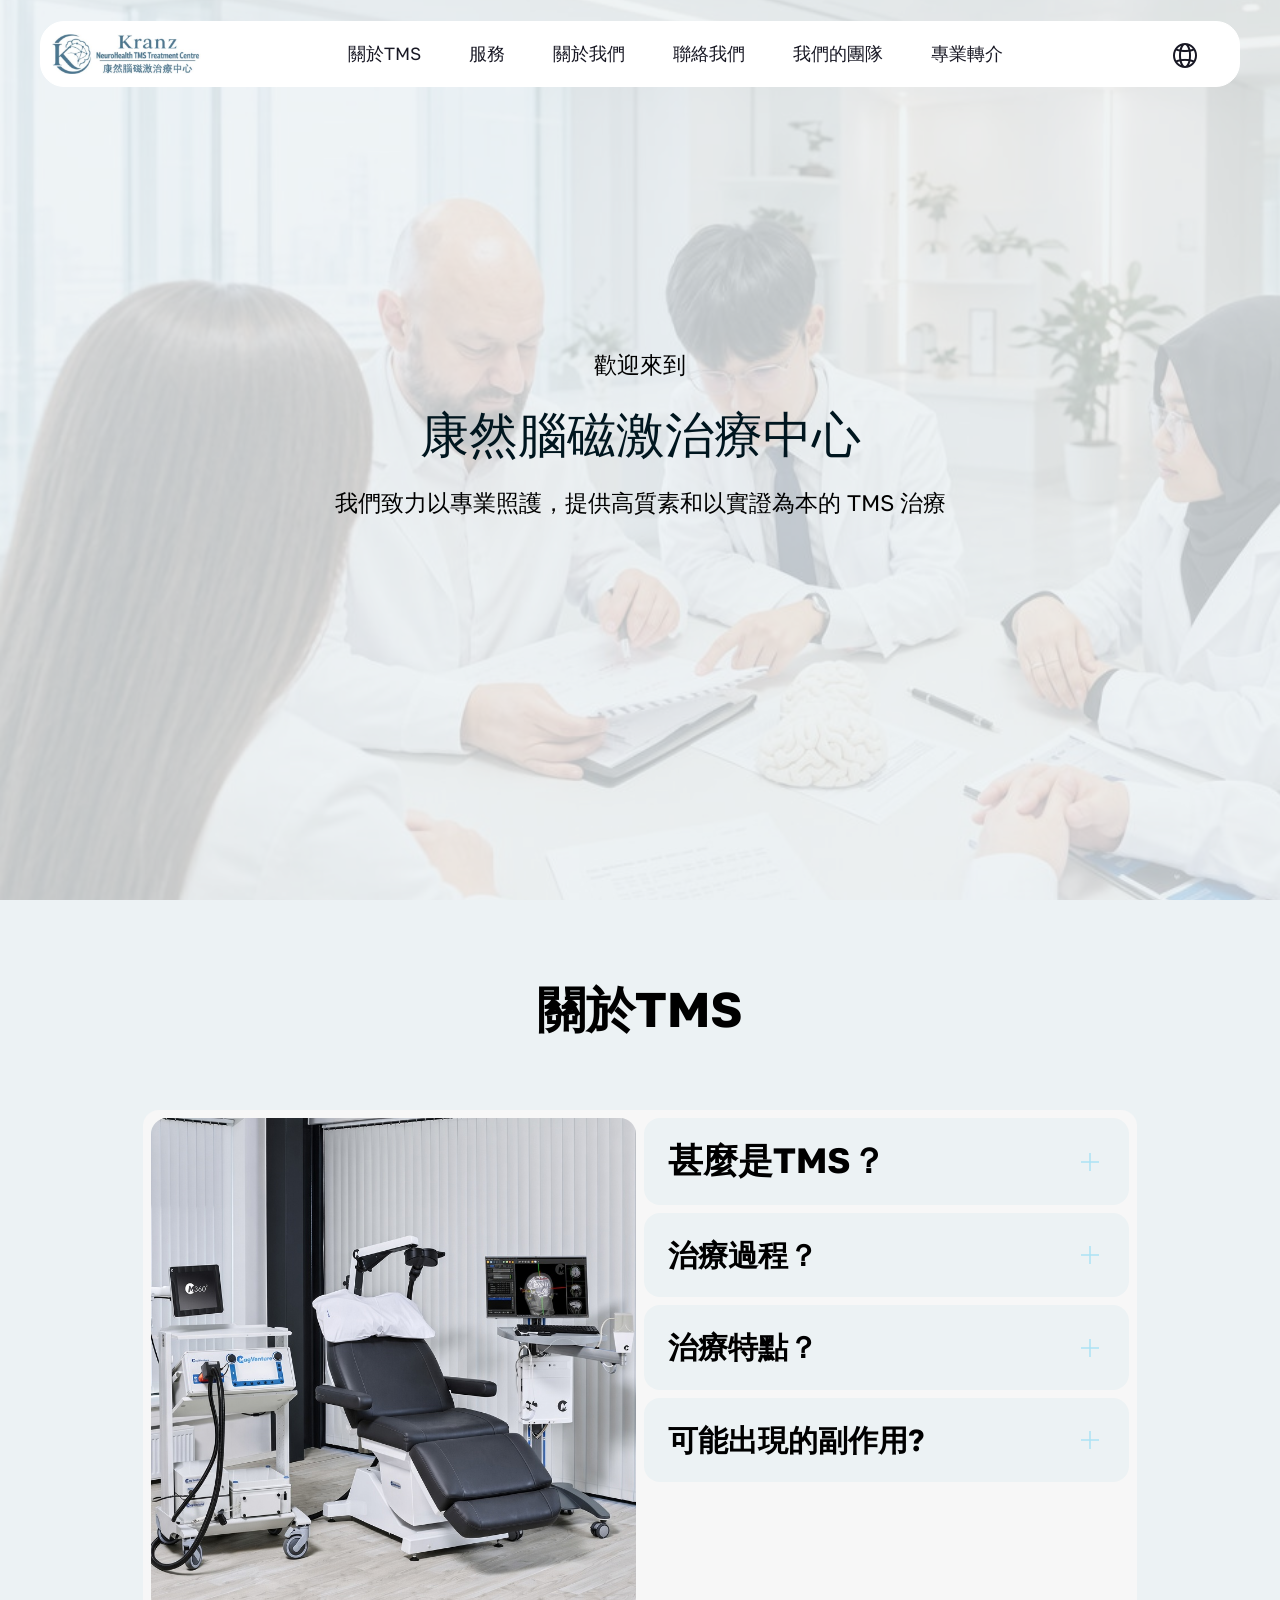
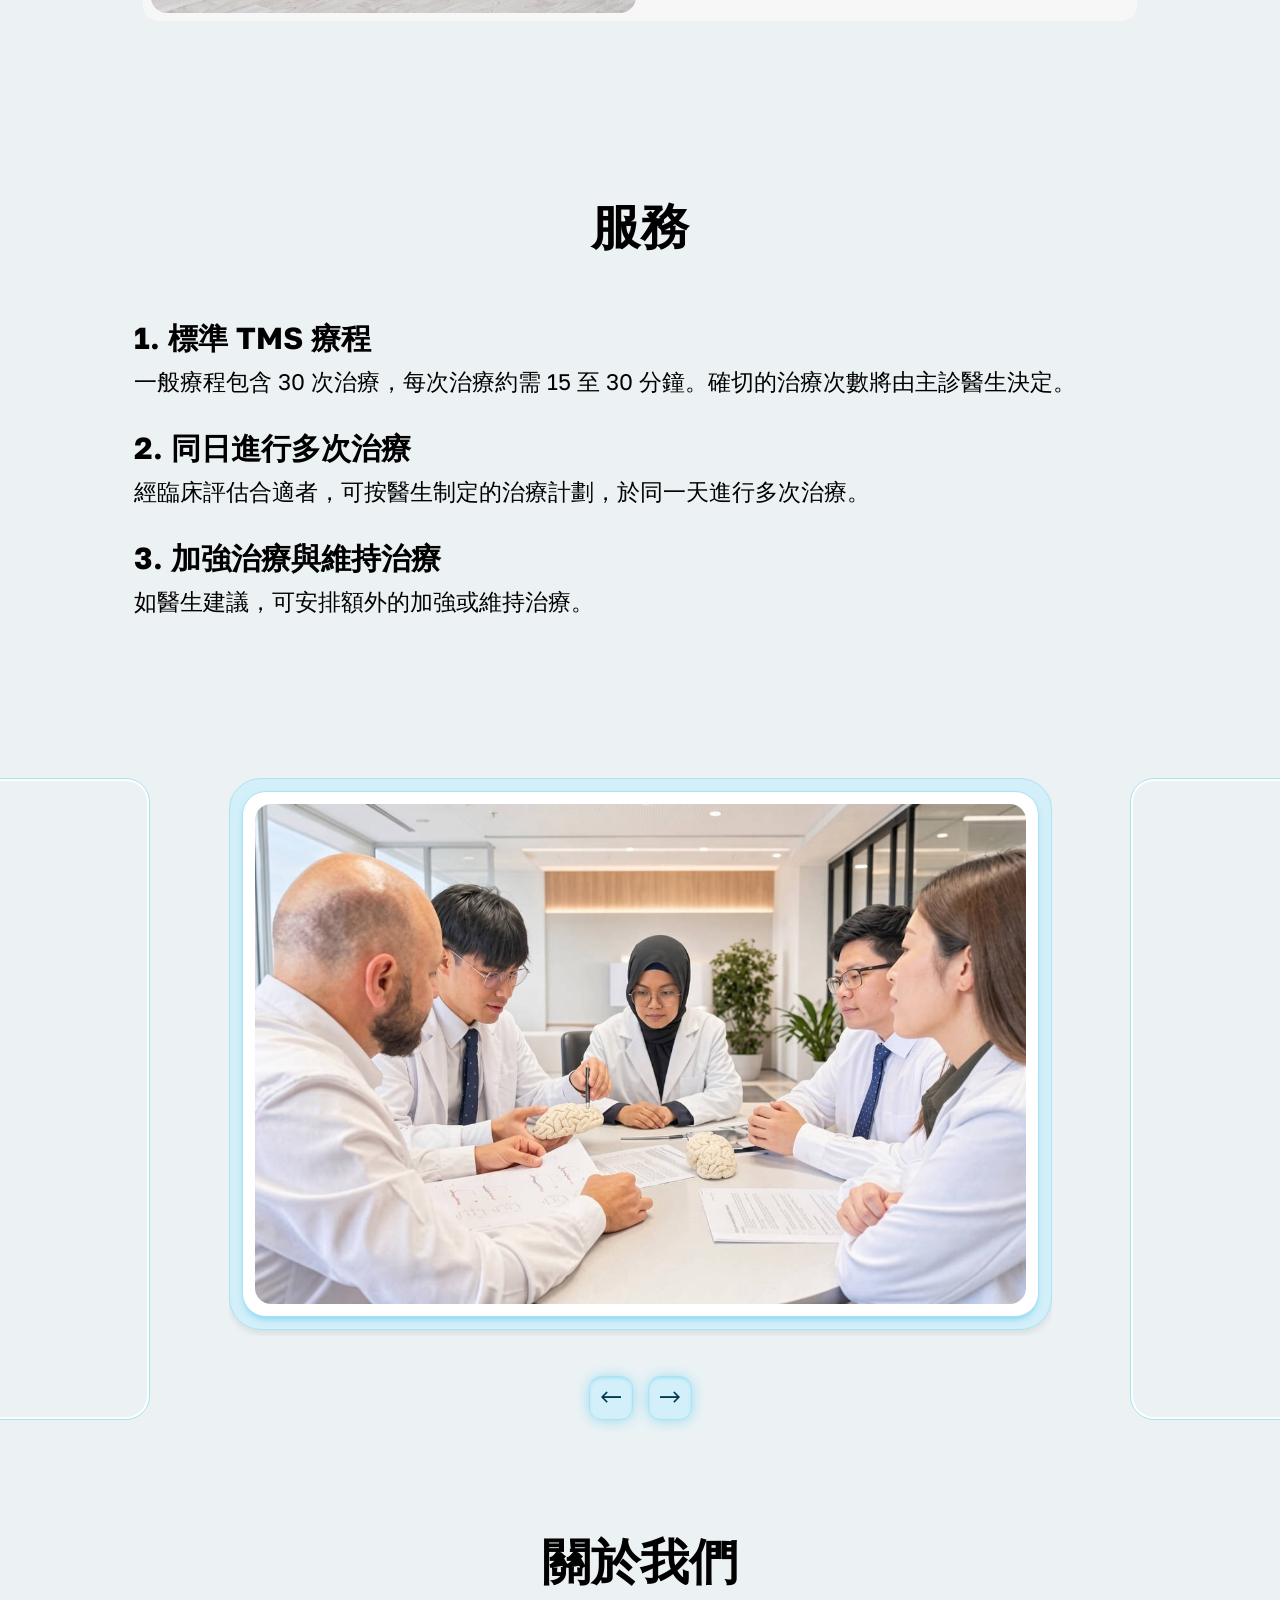
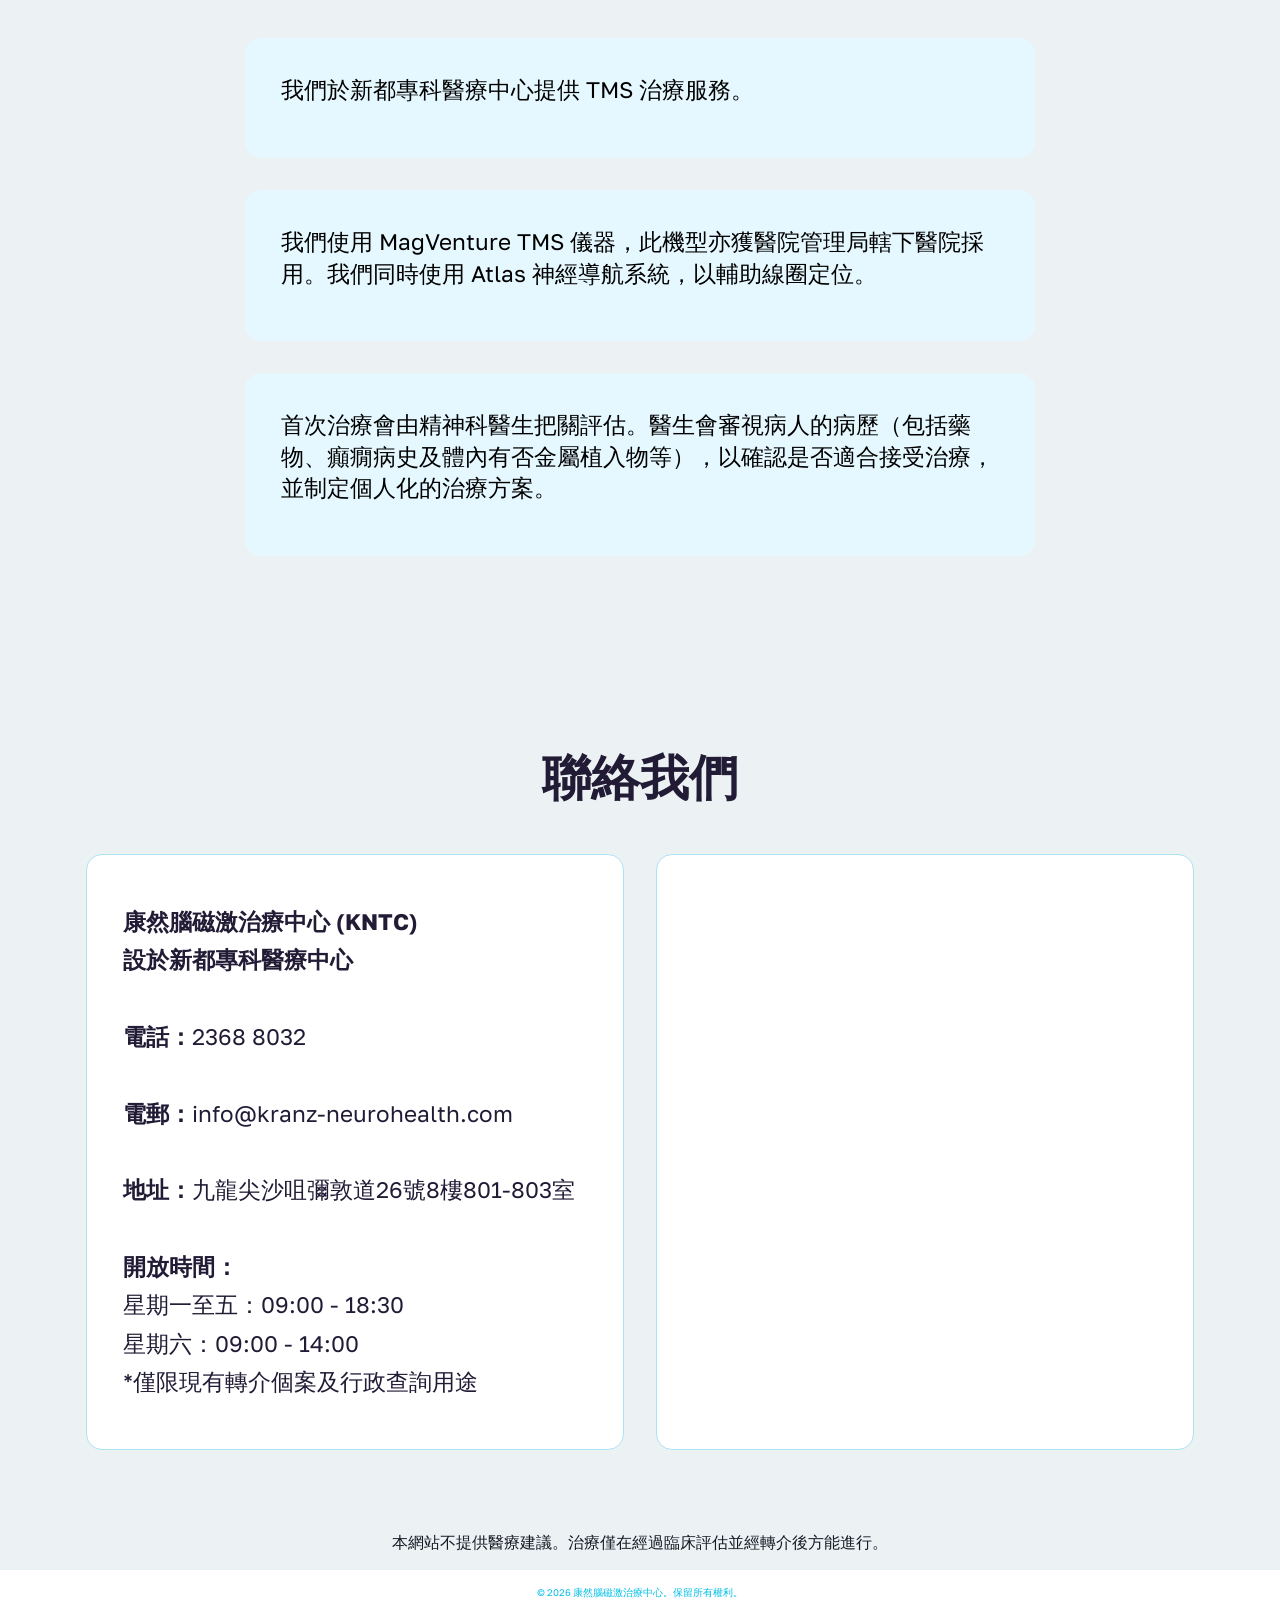
==== commit a0725189: "Add files via upload" ====
--- a/page1.html
+++ b/page1.html
@@ -22,7 +22,7 @@
   <link rel="stylesheet" href="assets/theme/css/style.css">
   <link rel="preload" href="https://fonts.googleapis.com/css2?family=Golos+Text:wght@400;700&display=swap&display=swap" as="style" onload="this.onload=null;this.rel='stylesheet'">
   <noscript><link rel="stylesheet" href="https://fonts.googleapis.com/css2?family=Golos+Text:wght@400;700&display=swap&display=swap"></noscript>
-  <link rel="preload" as="style" href="assets/mobirise/css/mbr-additional.css?v=rlztLR"><link rel="stylesheet" href="assets/mobirise/css/mbr-additional.css?v=rlztLR" type="text/css">
+  <link rel="preload" as="style" href="assets/mobirise/css/mbr-additional.css?v=CyXI7E"><link rel="stylesheet" href="assets/mobirise/css/mbr-additional.css?v=CyXI7E" type="text/css">
 
   
   
